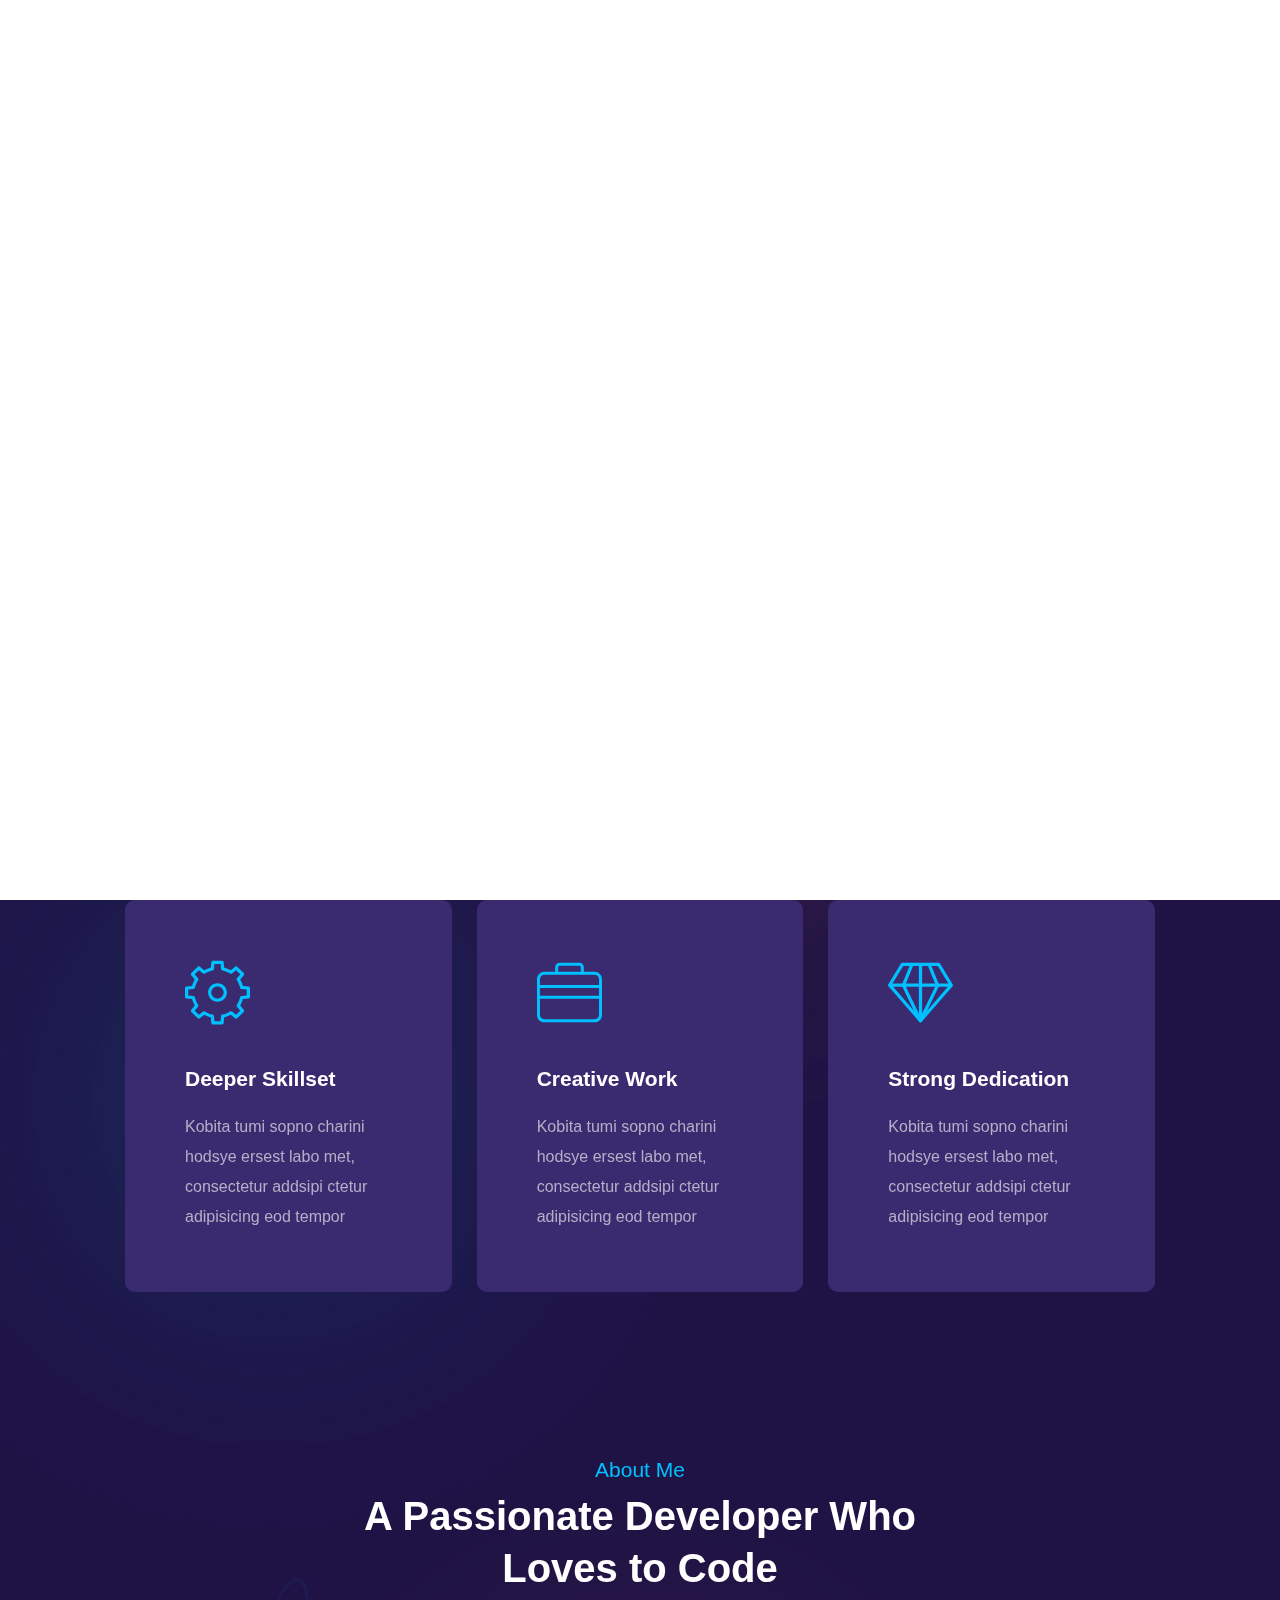
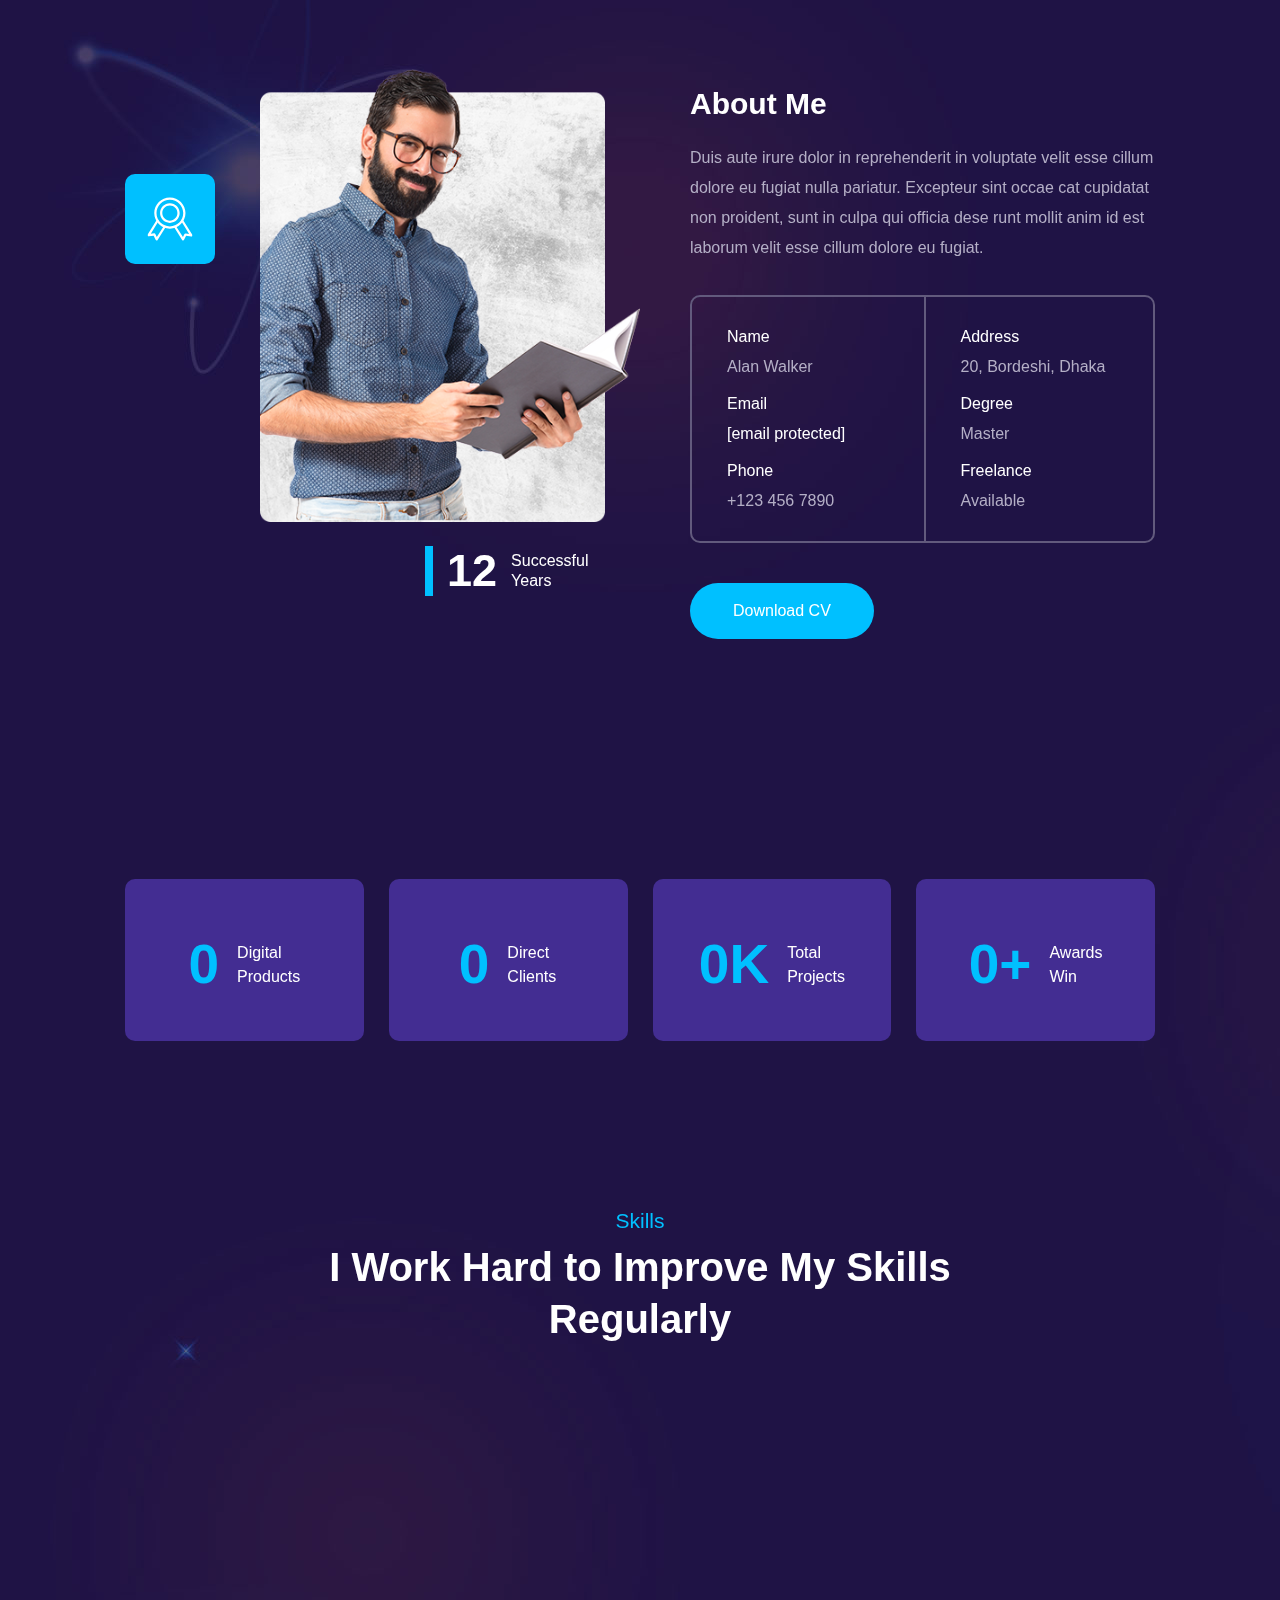
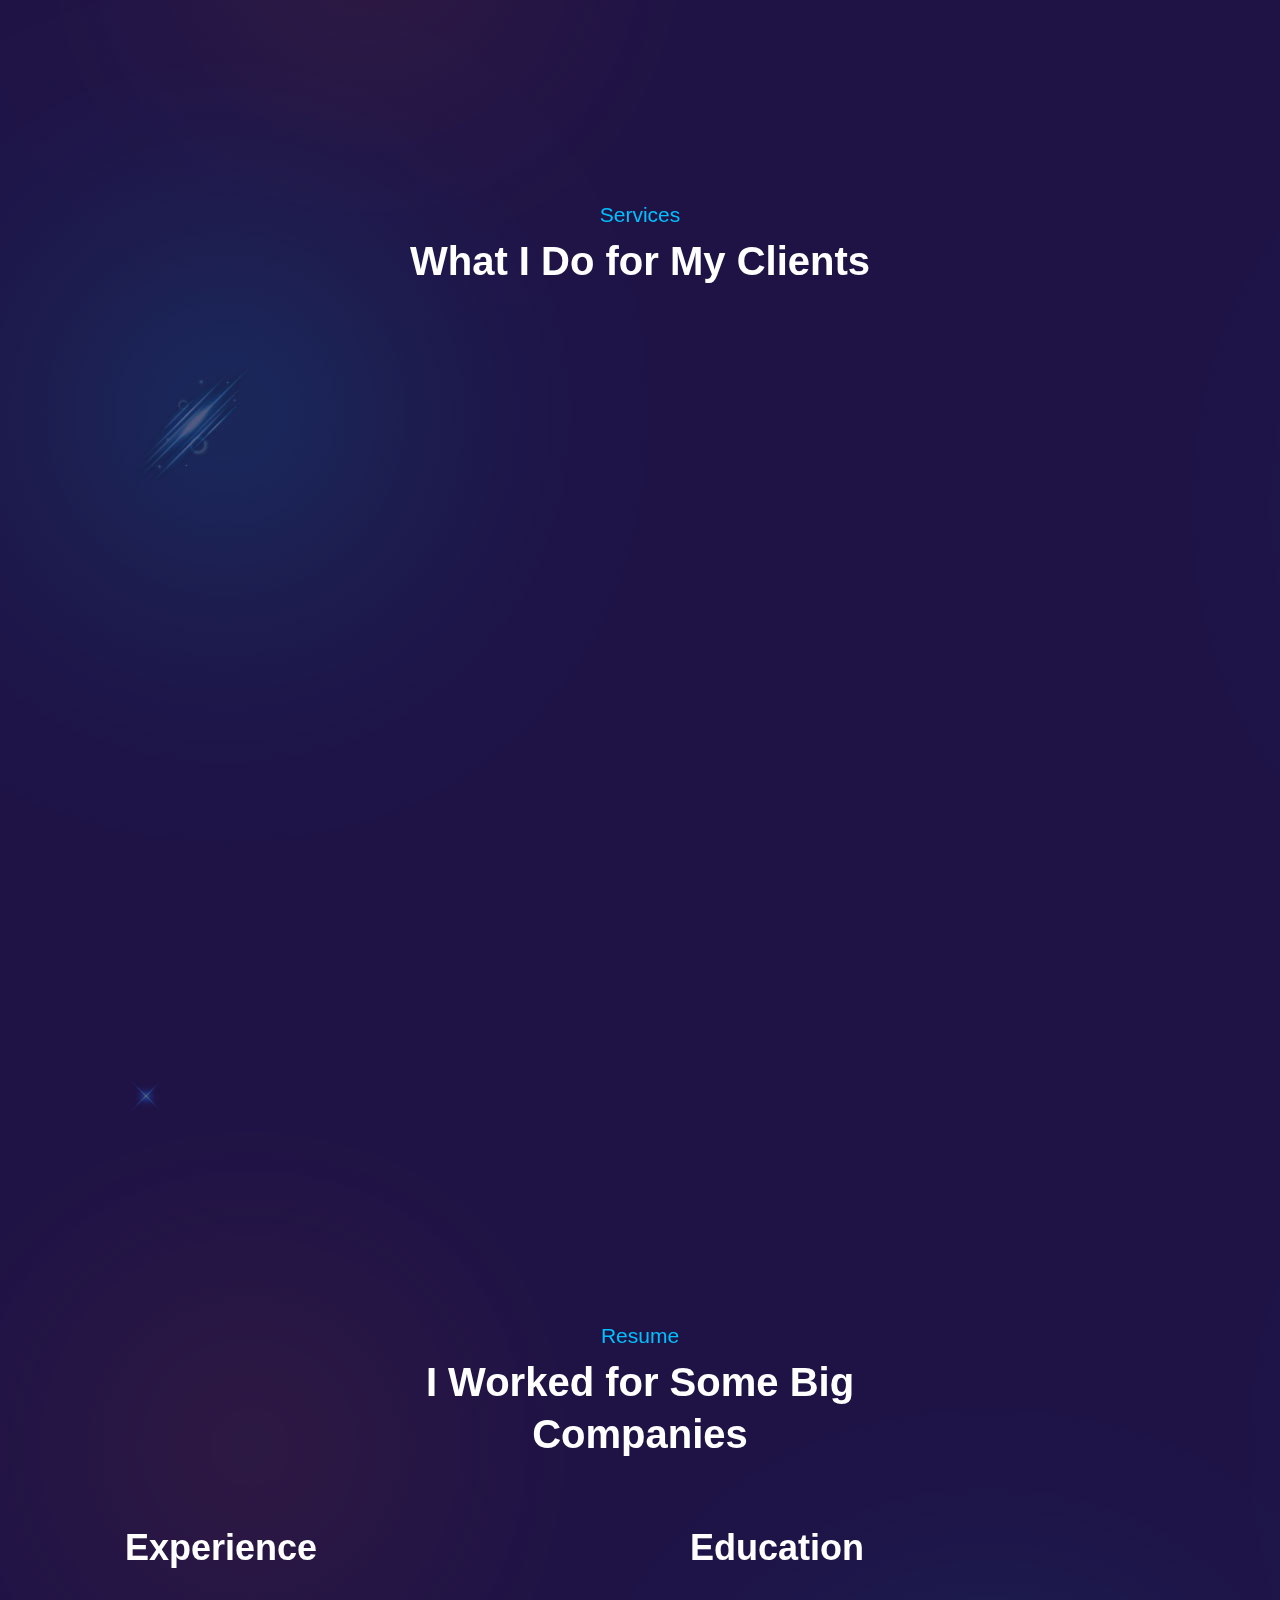
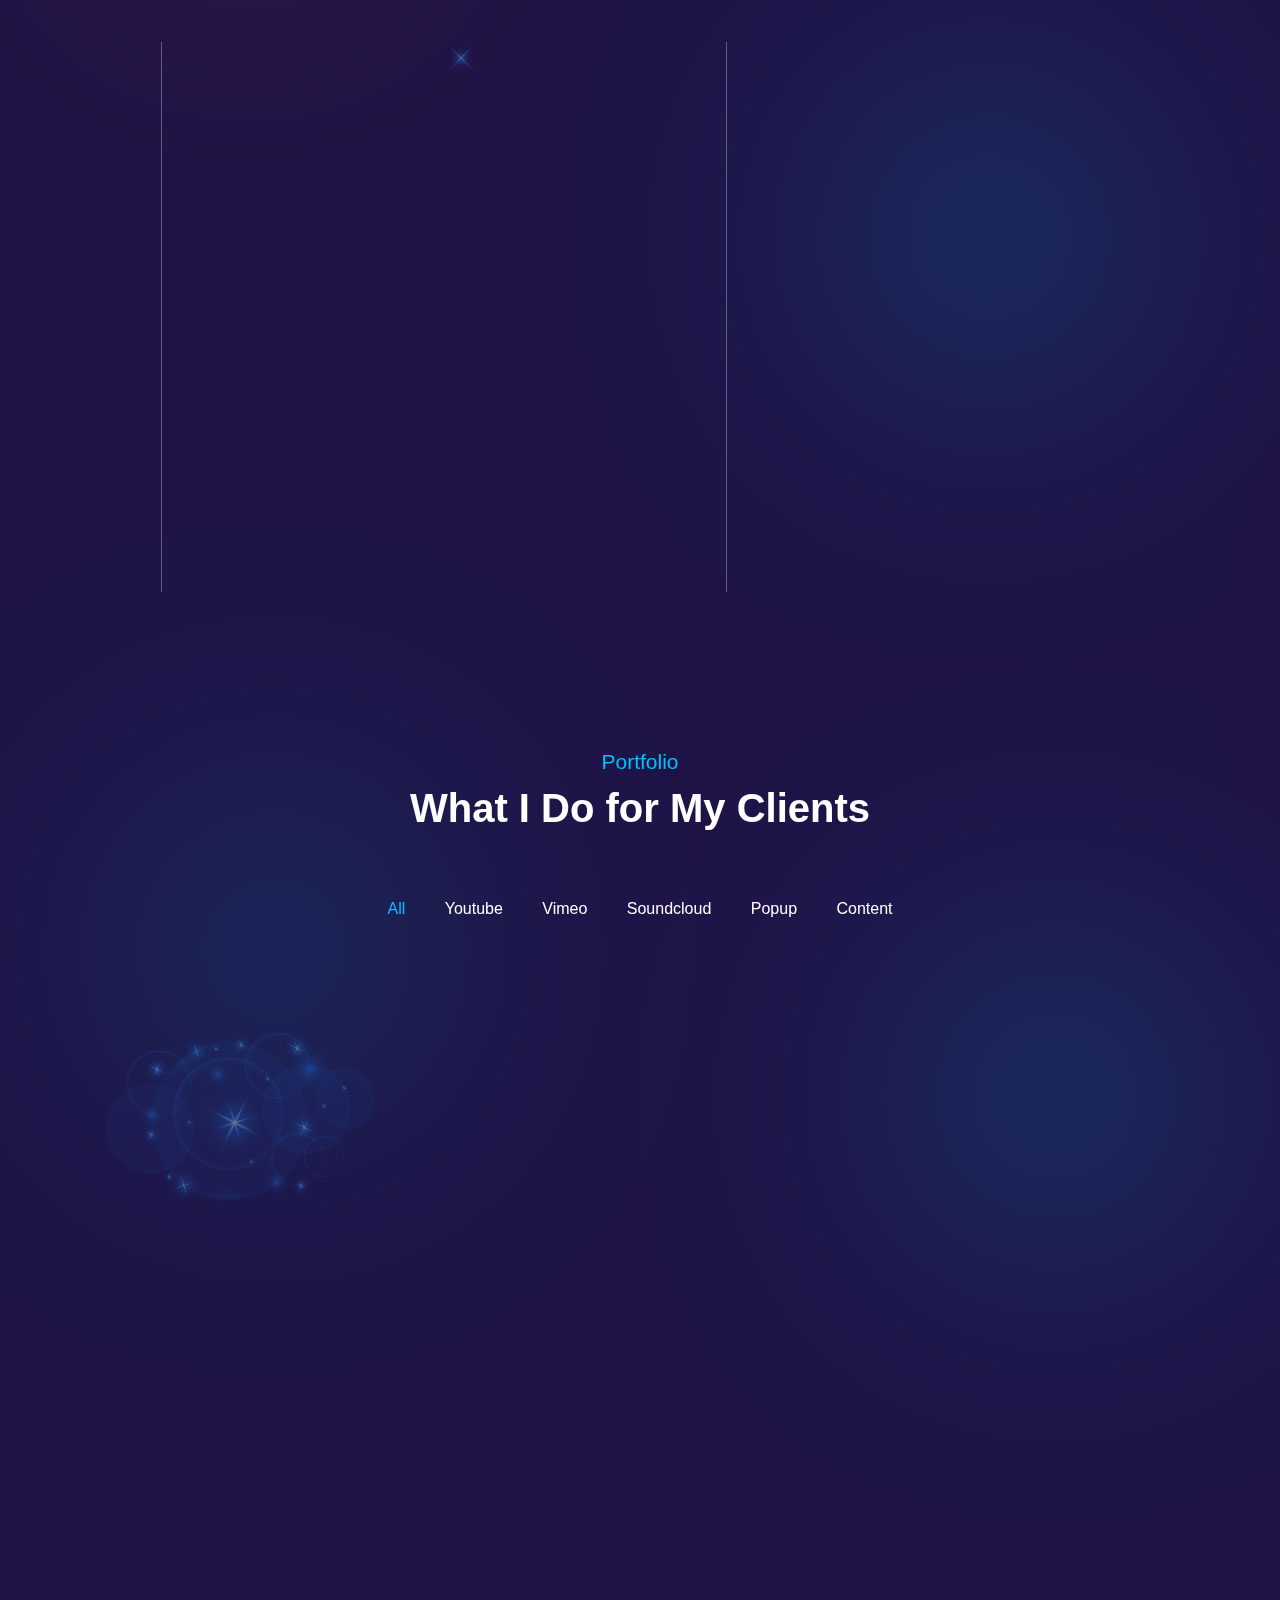
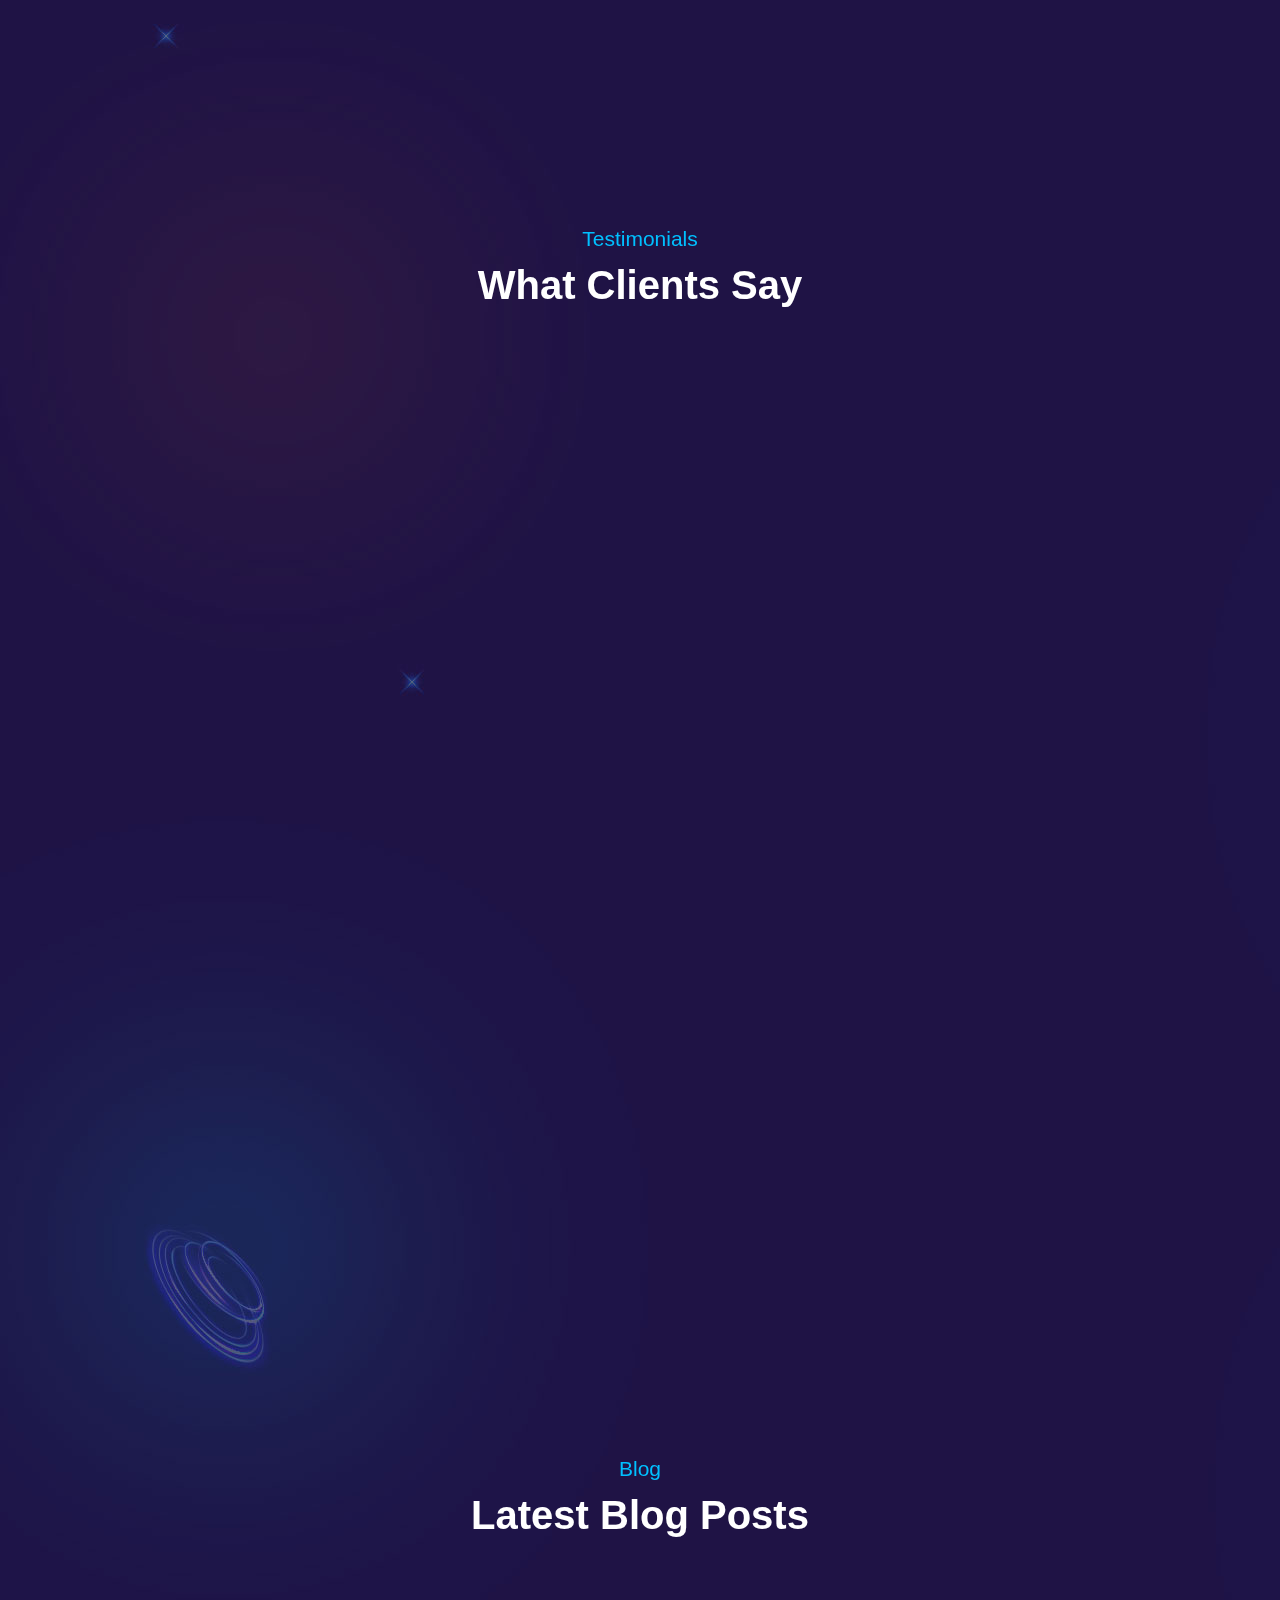
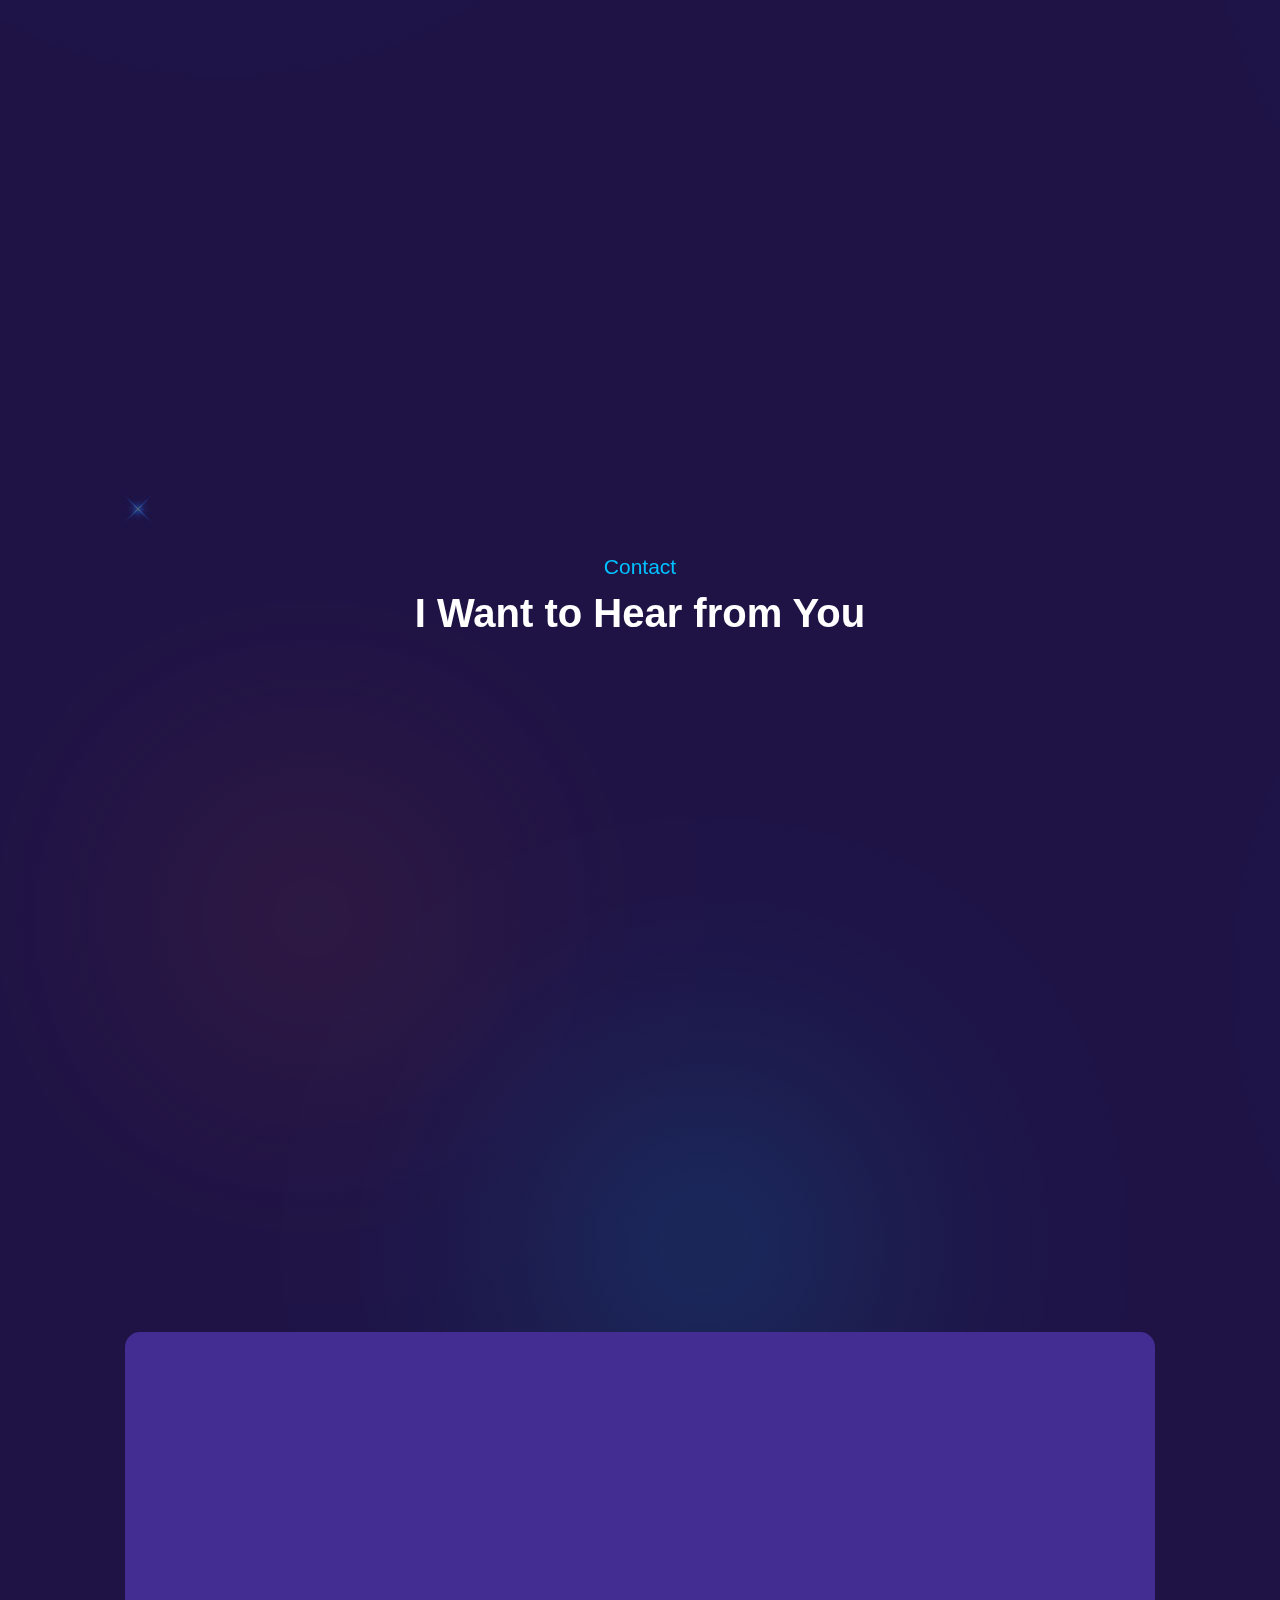
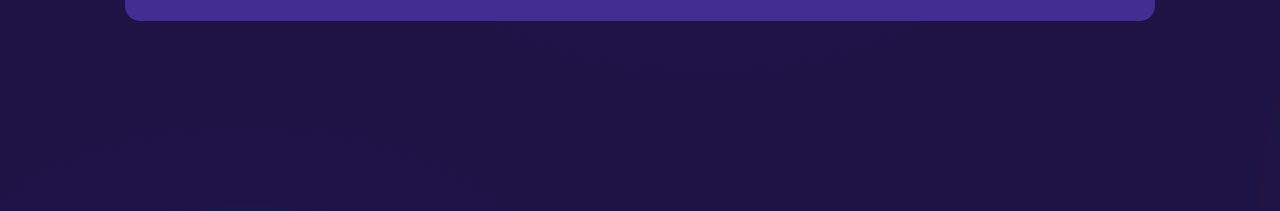
==== index.htm @ 23ba33d5 "start project" ====
﻿<!DOCTYPE html>
<!--[if lt IE 7 ]><html class="ie ie6" lang="en"> <![endif]-->
<!--[if IE 7 ]><html class="ie ie7" lang="en"> <![endif]-->
<!--[if IE 8 ]><html class="ie ie8" lang="en"> <![endif]-->
<!--[if (gte IE 9)|!(IE)]><!--><html lang="en"> <!--<![endif]-->
<head>
<meta http-equiv="Content-Type" content="text/html; charset=utf-8">
<meta name="description" content="Name of your web site">
<meta name="author" content="Marketify">
<meta name="viewport" content="width=device-width, initial-scale=1, maximum-scale=1">
<title>Foliox</title>

<link href="../../css2?family=Poppins:ital,wght@0,100;0,200;0,300;0,400;0,500;0,600;0,700;0,800;0,900;1,100;1,200;1,300;1,400;1,500;1,600;1,700;1,800;1,900&display=swap" rel="stylesheet">
<link href="../../css2-1?family=Open+Sans:ital,wght@0,300;0,400;0,500;0,600;0,700;0,800;1,300;1,400;1,500;1,600;1,700;1,800&display=swap" rel="stylesheet">
<link rel="stylesheet" type="text/css" href="css/plugins.css">
<link rel="stylesheet" type="text/css" href="css/style.css">
<!--[if lt IE 9]> <script type="text/javascript" src="js/modernizr.custom.js"></script> <![endif]-->

</head>
<body>

<div id="preloader">
<div class="loader_line"></div>
</div>


<div class="foliox_tm_all_wrap" data-magic-cursor="show">

<div class="foliox_tm_mobile_menu">
<div class="mobile_menu_inner">
<div class="mobile_in">
<div class="logo">
<a href="#"><img src="img/logo/logo.png" alt=""></a>
</div>
<div class="trigger">
<div class="hamburger hamburger--slider">
<div class="hamburger-box">
<div class="hamburger-inner"></div>
</div>
</div>
</div>
</div>
</div>
<div class="dropdown">
<div class="dropdown_inner">
<ul class="anchor_nav">
<li class="current"><a href="#home">Home</a></li>
<li><a href="#about">About</a></li>
<li><a href="#portfolio">Portfolio</a></li>
<li><a href="#service">Service</a></li>
<li><a href="#blog">Blog</a></li>
<li><a href="#contact">Contact</a></li>
</ul>
</div>
</div>
</div>


<div class="foliox_tm_header">
<div class="container">
<div class="inner">
<div class="logo">
<a class="anchor" href="#home"><img src="img/logo/logo.png" alt=""></a>
</div>
<div class="details">
<div class="menu">
<ul class="anchor_nav">
<li class="current"><a href="#home">Home</a></li>
<li><a href="#about">About</a></li>
<li><a href="#service">Service</a></li>
<li><a href="#portfolio">Portfolio</a></li>
<li><a href="#blog">Blog</a></li>
<li><a href="#contact">Contact</a></li>
</ul>
</div>
<div class="social">
<ul>
<li><a href="#"><i class="icon-facebook-1"></i></a></li>
<li><a href="#"><i class="icon-twitter-1"></i></a></li>
<li><a href="#"><i class="icon-behance-2"></i></a></li>
<li><a href="#"><i class="icon-instagram-1"></i></a></li>
</ul>
</div>
</div>
</div>
</div>
</div>


<div class="foliox_tm_section" id="home">
<div class="foliox_tm_hero">
<div class="container">
<div class="content">
<div class="left">
<h3 class="name">James <span>Smith</span></h3>
<p class="job">Web Designer based In New York</p>
<div class="foliox_tm_button">
<a class="anchor" href="#contact"><span>Get Connected</span></a>
</div>
</div>
<div class="right">
<img class="tilt-effect" src="img/hero/avatar.png" alt="">
</div>
</div>
</div>
</div>
</div>


<div class="foliox_tm_section">
<div class="foliox_tm_features">
<div class="container">
<div class="list">
<ul>
<li class="wow fadeInUp" data-wow-duration="1s">
<div class="list_inner tilt-effect">
<img class="svg" src="img/svg/setting.svg" alt="">
<h3 class="title">Deeper Skillset</h3>
<p class="text">Kobita tumi sopno charini hodsye ersest labo met, consectetur addsipi ctetur adipisicing eod tempor</p>
</div>
</li>
<li class="wow fadeInUp" data-wow-duration="1s" data-wow-delay="0.2s">
<div class="list_inner tilt-effect">
<img class="svg" src="img/svg/case.svg" alt="">
<h3 class="title">Creative Work</h3>
<p class="text">Kobita tumi sopno charini hodsye ersest labo met, consectetur addsipi ctetur adipisicing eod tempor</p>
</div>
</li>
<li class="wow fadeInUp" data-wow-duration="1s" data-wow-delay="0.4s">
<div class="list_inner tilt-effect">
<img class="svg" src="img/svg/diamond.svg" alt="">
<h3 class="title">Strong Dedication</h3>
<p class="text">Kobita tumi sopno charini hodsye ersest labo met, consectetur addsipi ctetur adipisicing eod tempor</p>
</div>
</li>
</ul>
</div>
</div>
</div>
</div>


<div class="foliox_tm_section" id="about">
<div class="foliox_tm_about">
<div class="container">
<div class="foliox_tm_main_title">
<span>About Me</span>
<h3>A Passionate Developer Who Loves to Code</h3>
</div>
<div class="wrapper">
<div class="left">
<div class="big_image">
<img class="tilt-effect" src="img/about/1.png" alt="">
<div class="small_image">
<div class="in">
<img src="img/thumbs/1-1.jpg" alt="">
<div class="main tilt-effect" data-img-url="img/about/2.jpg"></div>
</div>
</div>
<span class="badge"><img class="svg" src="img/svg/ribbon.svg" alt=""></span>
<div class="experience">
<div class="inner">
<h3>12</h3>
<span>Successful<br>Years</span>
</div>
</div>
</div>
</div>
<div class="right">
<h3 class="title">About Me</h3>
<p class="text">Duis aute irure dolor in reprehenderit in voluptate velit esse cillum dolore eu fugiat nulla pariatur. Excepteur sint occae cat cupidatat non proident, sunt in culpa qui officia dese runt mollit anim id est laborum velit esse cillum dolore eu fugiat.</p>
<div class="list">
<ul>
<li>
<ul class="item">
<li>
<span>Name</span>
<p>Alan Walker</p>
</li>
<li>
<span>Email</span>
<p><a href="#"><span class="__cf_email__" data-cfemail="dab2bfb6b6b59abcb5b6b3b5a2f4b9b5b7">[email&#160;protected]</span></a></p>
</li>
<li>
<span>Phone</span>
<p>+123 456 7890</p>
</li>
</ul>
</li>
<li>
<ul class="item">
<li>
<span>Address</span>
<p>20, Bordeshi, Dhaka</p>
</li>
<li>
<span>Degree</span>
<p>Master</p>
</li>
<li>
<span>Freelance</span>
<p>Available</p>
</li>
</ul>
</li>
</ul>
</div>
<div class="foliox_tm_button">
<a href="img/cv/1.jpg" download=""><span>Download CV</span></a>
</div>
</div>
</div>
</div>
</div>
</div>


<div class="foliox_tm_section">
<div class="foliox_tm_counter">
<div class="container">
<div class="counter_list">
<ul>
<li>
<div class="list_inner tilt-effect">
<h3><span class="tm_counter" data-from="0" data-to="20" data-speed="2000">0</span></h3>
<span class="title">Digital Products</span>
</div>
</li>
<li>
<div class="list_inner tilt-effect">
<h3><span class="tm_counter" data-from="0" data-to="280" data-speed="2000">0</span></h3>
<span class="title">Direct Clients</span>
</div>
</li>
<li>
<div class="list_inner tilt-effect">
<h3><span class="tm_counter" data-from="0" data-to="3" data-speed="2000">0</span>K</h3>
<span class="title">Total Projects</span>
</div>
</li>
<li>
<div class="list_inner tilt-effect">
<h3><span class="tm_counter" data-from="0" data-to="9" data-speed="2000">0</span>+</h3>
<span class="title">Awards Win</span>
</div>
</li>
</ul>
</div>
</div>
</div>
</div>


<div class="foliox_tm_section">
<div class="foliox_tm_skills">
<div class="container">
<div class="foliox_tm_main_title">
<span>Skills</span>
<h3>I Work Hard to Improve My Skills Regularly</h3>
</div>
<div class="list">
<div class="left">
<div class="dodo_progress wow fadeInUp" data-wow-duration="1s">
<div class="progress_inner" data-value="95">
<span><span class="label">HTML</span><span class="number">95%</span></span>
<div class="background"><div class="bar"><div class="bar_in"></div></div></div>
</div>
<div class="progress_inner" data-value="75">
<span><span class="label">CSS</span><span class="number">75%</span></span>
<div class="background"><div class="bar"><div class="bar_in"></div></div></div>
</div>
<div class="progress_inner" data-value="90">
<span><span class="label">JavaScript</span><span class="number">90%</span></span>
<div class="background"><div class="bar"><div class="bar_in"></div></div></div>
</div>
</div>
</div>
<div class="right">
<div class="dodo_progress wow fadeInUp" data-wow-duration="1s">
<div class="progress_inner" data-value="70">
<span><span class="label">React</span><span class="number">70%</span></span>
<div class="background"><div class="bar"><div class="bar_in"></div></div></div>
</div>
<div class="progress_inner" data-value="80">
<span><span class="label">Vue</span><span class="number">80%</span></span>
<div class="background"><div class="bar"><div class="bar_in"></div></div></div>
</div>
<div class="progress_inner" data-value="90">
<span><span class="label">PHP</span><span class="number">90%</span></span>
<div class="background"><div class="bar"><div class="bar_in"></div></div></div>
</div>
</div>
</div>
</div>
</div>
</div>
</div>


<div class="foliox_tm_section" id="service">
<div class="foliox_tm_services">
<div class="container">
<div class="foliox_tm_main_title">
<span>Services</span>
<h3>What I Do for My Clients</h3>
</div>
<div class="list">
<ul>
<li class="wow fadeInUp" data-wow-duration="1s">
<div class="list_inner tilt-effect">
<span class="icon"><img class="svg" src="img/svg/monitor.svg" alt=""></span>
<h3 class="title">Website Design</h3>
<p class="text">Kobita tumi sopno charini hoye ersest labo met, consectetur adipi ctetur adipisicing eod tempor</p>
</div>
</li>
<li class="wow fadeInUp" data-wow-duration="1s" data-wow-delay="0.2s">
<div class="list_inner tilt-effect">
<span class="icon"><img class="svg" src="img/svg/anchor.svg" alt=""></span>
<h3 class="title">Graphic Design</h3>
<p class="text">Kobita tumi sopno charini hoye ersest labo met, consectetur adipi ctetur adipisicing eod tempor</p>
</div>
</li>
<li class="wow fadeInUp" data-wow-duration="1s" data-wow-delay="0.4s">
<div class="list_inner tilt-effect">
<span class="icon"><img class="svg" src="img/svg/bar.svg" alt=""></span>
<h3 class="title">Digital Marketing</h3>
<p class="text">Kobita tumi sopno charini hoye ersest labo met, consectetur adipi ctetur adipisicing eod tempor</p>
</div>
</li>
<li class="wow fadeInUp" data-wow-duration="1s">
<div class="list_inner tilt-effect">
<span class="icon"><img class="svg" src="img/svg/aim.svg" alt=""></span>
<h3 class="title">Photography</h3>
<p class="text">Kobita tumi sopno charini hoye ersest labo met, consectetur adipi ctetur adipisicing eod tempor</p>
</div>
</li>
<li class="wow fadeInUp" data-wow-duration="1s" data-wow-delay="0.2s">
<div class="list_inner tilt-effect">
<span class="icon"><img class="svg" src="img/svg/avatar.svg" alt=""></span>
<h3 class="title">Consultancy</h3>
<p class="text">Kobita tumi sopno charini hoye ersest labo met, consectetur adipi ctetur adipisicing eod tempor</p>
</div>
</li>
<li class="wow fadeInUp" data-wow-duration="1s" data-wow-delay="0.4s">
<div class="list_inner tilt-effect">
<span class="icon"><img class="svg" src="img/svg/code.svg" alt=""></span>
<h3 class="title">Web Development</h3>
<p class="text">Kobita tumi sopno charini hoye ersest labo met, consectetur adipi ctetur adipisicing eod tempor</p>
</div>
</li>
</ul>
</div>
</div>
</div>
</div>


<div class="foliox_tm_section">
<div class="foliox_tm_resume">
<div class="container">
<div class="foliox_tm_main_title">
<span>Resume</span>
<h3>I Worked for Some Big Companies</h3>
</div>
<div class="wrapper">
<div class="left">
<div class="title">
<h3>Experience</h3>
</div>
<div class="resume_list">
<ul>
<li class="wow fadeInUp" data-wow-duration="1s">
<div class="list_inner">
<span class="icon"><img class="svg" src="img/svg/case-2.svg" alt=""></span>
<div class="resume_title">
<h3>UI/UX Designer <span>(2018 - Present)</span></h3>
<span class="company">Easy Computers</span>
</div>
<p class="text">Kobita tumi sopno charini hoye ersest labo met, consectetur khobor nio na.</p>
</div>
</li>
<li class="wow fadeInUp" data-wow-duration="1s" data-wow-delay="0.2s">
<div class="list_inner">
<span class="icon"><img class="svg" src="img/svg/case-2.svg" alt=""></span>
<div class="resume_title">
<h3>Web Designer <span>(2016 - 2018)</span></h3>
<span class="company">Design Hub</span>
</div>
<p class="text">Kobita tumi sopno charini hoye ersest labo met, consectetur khobor nio na.</p>
</div>
</li>
<li class="wow fadeInUp" data-wow-duration="1s" data-wow-delay="0.4s">
<div class="list_inner">
<span class="icon"><img class="svg" src="img/svg/case-2.svg" alt=""></span>
<div class="resume_title">
<h3>Graphic Designer <span>(2012 - 2016)</span></h3>
<span class="company">Vivaco Studio</span>
</div>
<p class="text">Kobita tumi sopno charini hoye ersest labo met, consectetur khobor nio na.</p>
</div>
</li>
</ul>
</div>
</div>
<div class="right">
<div class="title">
<h3>Education</h3>
</div>
<div class="resume_list">
<ul>
<li class="wow fadeInUp" data-wow-duration="1s">
<div class="list_inner">
<span class="icon"><img class="svg" src="img/svg/degree.svg" alt=""></span>
<div class="resume_title">
<h3>Masters of Science <span>(2010 - 2012)</span></h3>
<span class="company">Dhaka University</span>
</div>
<p class="text">Kobita tumi sopno charini hoye ersest labo met, consectetur khobor nio na.</p>
</div>
</li>
<li class="wow fadeInUp" data-wow-duration="1s" data-wow-delay="0.2s">
<div class="list_inner">
<span class="icon"><img class="svg" src="img/svg/degree.svg" alt=""></span>
<div class="resume_title">
<h3>Bacheloor of Science <span>(2006 - 2010)</span></h3>
<span class="company">Bangla Collage</span>
</div>
<p class="text">Kobita tumi sopno charini hoye ersest labo met, consectetur khobor nio na.</p>
</div>
</li>
<li class="wow fadeInUp" data-wow-duration="1s" data-wow-delay="0.4s">
<div class="list_inner">
<span class="icon"><img class="svg" src="img/svg/degree.svg" alt=""></span>
<div class="resume_title">
<h3>Secondary School <span>(2000 - 2006)</span></h3>
<span class="company">Vivaco Studio</span>
</div>
<p class="text">Kobita tumi sopno charini hoye ersest labo met, consectetur khobor nio na.</p>
</div>
</li>
</ul>
</div>
</div>
</div>
</div>
</div>
</div>


<div class="foliox_tm_section" id="portfolio">
<div class="foliox_tm_portfolio">
<div class="container">
<div class="foliox_tm_main_title">
<span>Portfolio</span>
<h3>What I Do for My Clients</h3>
</div>
<div class="portfolio_filter">
<ul>
<li><a href="#" class="current" data-filter="*">All</a></li>
<li><a href="#" data-filter=".youtube">Youtube</a></li>
<li><a href="#" data-filter=".vimeo">Vimeo</a></li>
<li><a href="#" data-filter=".soundcloud">Soundcloud</a></li>
<li><a href="#" data-filter=".popup">Popup</a></li>
<li><a href="#" data-filter=".content">Content</a></li>
</ul>
</div>
<div class="portfolio_list wow fadeInUp" data-wow-duration="1s" data-wow-delay="0.2s">
<ul class="gallery_zoom">
<li class="youtube">
<div class="list_inner tilt-effect">
<div class="image">
<img src="img/thumbs/1-1.jpg" alt="">
<div class="main" data-img-url="img/portfolio/1.jpg"></div>
</div>
<div class="details">
<h3>Axe Droow</h3>
<span>Youtube</span>
</div>
<a class="foliox_tm_full_link popup-youtube" href="https://www.youtube.com/watch?v=7e90gBu4pas"></a>
</div>
</li>
<li class="vimeo">
<div class="list_inner tilt-effect">
<div class="image">
<img src="img/thumbs/1-1.jpg" alt="">
<div class="main" data-img-url="img/portfolio/2.jpg"></div>
</div>
<div class="details">
<h3>Mockup Clock</h3>
<span>Vimeo</span>
</div>
<a class="foliox_tm_full_link popup-vimeo" href="https://vimeo.com/337293658"></a>
</div>
</li>
<li class="soundcloud">
<div class="list_inner tilt-effect">
<div class="image">
<img src="img/thumbs/1-1.jpg" alt="">
<div class="main" data-img-url="img/portfolio/3.jpg"></div>
</div>
<div class="details">
<h3>Afra Porter</h3>
<span>Soundcloud</span>
</div>
<a class="foliox_tm_full_link soundcloude_link mfp-iframe audio" href="https://w.soundcloud.com/player/?url=https%3A//api.soundcloud.com/tracks/471954807&color=%23ff5500&auto_play=true&hide_related=false&show_comments=true&show_user=true&show_reposts=false&show_teaser=true&visual=true"></a>
</div>
</li>
<li class="popup">
<div class="list_inner tilt-effect">
<div class="image">
<img src="img/thumbs/1-1.jpg" alt="">
<div class="main" data-img-url="img/portfolio/4.jpg"></div>
</div>
<div class="details">
<h3>Good Idea</h3>
<span>Popup</span>
</div>
<a class="foliox_tm_full_link zoom" href="img/portfolio/4.jpg"></a>
</div>
</li>
<li class="popup">
<div class="list_inner tilt-effect">
<div class="image">
<img src="img/thumbs/1-1.jpg" alt="">
<div class="main" data-img-url="img/portfolio/5.jpg"></div>
</div>
<div class="details">
<h3>Magic Art</h3>
<span>Popup</span>
</div>
<a class="foliox_tm_full_link zoom" href="img/portfolio/5.jpg"></a>
</div>
</li>
<li class="content">
<div class="list_inner tilt-effect">
<div class="image">
<img src="img/thumbs/1-1.jpg" alt="">
<div class="main" data-img-url="img/portfolio/6.jpg"></div>
</div>
<div class="details">
<h3>Creative Design</h3>
<span>Content</span>
</div>
<a class="foliox_tm_full_link portfolio_popup" href="#"></a>

<div class="hidden_content">
<div class="popup_details">
<div class="main_details">
<div class="textbox">
<p>We live in a world where we need to move quickly and iterate on our ideas as flexibly as possible.</p>
<p>Mockups are useful both for the creative phase of the project - for instance when you're trying to figure out your user flows or the proper visual hierarchy - and the production phase when they phase when they will represent the target product. Building mockups strikes the ideal balance ease of modification.</p>
</div>
<div class="detailbox">
<ul>
<li>
<span class="first">Client</span>
<span>Alvaro Morata</span>
</li>
<li>
<span class="first">Category</span>
<span><a href="#">Content</a></span>
</li>
<li>
<span class="first">Date</span>
<span>October 07, 2022</span>
</li>
</ul>
</div>
</div>
<div class="additional_images">
<ul>
<li>
<div class="list_inner">
<div class="my_image">
<img src="img/thumbs/4-2.jpg" alt="">
<div class="main" data-img-url="img/portfolio/1.jpg"></div>
</div>
</div>
</li>
<li>
<div class="list_inner">
<div class="my_image">
<img src="img/thumbs/4-2.jpg" alt="">
<div class="main" data-img-url="img/portfolio/2.jpg"></div>
</div>
</div>
</li>
<li>
<div class="list_inner">
<div class="my_image">
<img src="img/thumbs/4-2.jpg" alt="">
<div class="main" data-img-url="img/portfolio/3.jpg"></div>
</div>
</div>
</li>
</ul>
</div>
</div>
</div>

</div>
</li>
</ul>
</div>
</div>
</div>
</div>


<div class="foliox_tm_section">
<div class="foliox_tm_testimonials">
<div class="container">
<div class="foliox_tm_main_title">
<span>Testimonials</span>
<h3>What Clients Say</h3>
</div>
<div class="list_wrapper">
<div class="total">
<div class="in wow fadeInUp" data-wow-duration="1s">
<ul class="owl-carousel owl-theme">
<li>
<div class="icon">
<img class="svg" src="img/svg/quote.svg" alt="">
</div>
<div class="text">
<p>I rarely like to write reviews, but the Marketify team truly deserve a standing ovation for their customer support, customisation and most importantly, friendliness and professionalism. Many thanks once again for everything and hope that I get to deal with you again in the near future.</p>
</div>
<div class="short">
<div class="image">
<div class="main" data-img-url="img/testimonials/1.jpg"></div>
</div>
<div class="detail">
<h3>Keita Smith</h3>
<span>ABC Group</span>
</div>
</div>
</li>
<li>
<div class="icon">
<img class="svg" src="img/svg/quote.svg" alt="">
</div>
<div class="text">
<p>Really the Code Quality, Customer Support, and design are awesome and its good support they are giving. They give an instant solution to our needs. Really awesome. I will strongly recommend to my friends. Simply amazing team and amazing theme! Thank you from United States of America!</p>
</div>
<div class="short">
<div class="image">
<div class="main" data-img-url="img/testimonials/2.jpg"></div>
</div>
<div class="detail">
<h3>Mike Anderson</h3>
<span>Vivaco Studio</span>
</div>
</div>
</li>
<li>
<div class="icon">
<img class="svg" src="img/svg/quote.svg" alt="">
</div>
<div class="text">
<p>Loved the template design, documentation, customizability and the customer support from Marketify team! I am a noob in programming with very little knowledge about coding but the Marketify team helped me to launch my resume website successfully. Much recommended!</p>
</div>
<div class="short">
<div class="image">
<div class="main" data-img-url="img/testimonials/3.jpg"></div>
</div>
<div class="detail">
<h3>Alan Walker</h3>
<span>Web Designer</span>
</div>
</div>
</li>
</ul>
</div>
</div>
</div>
</div>
</div>
</div>


<div class="foliox_tm_section">
<div class="foliox_tm_partners">
<div class="container">
<div class="partners_list tilt-effect wow fadeInUp" data-wow-duration="1s">
<ul class="owl-carousel">
<li class="item">
<img src="img/partners/1.png" alt="">
</li>
<li class="item">
<img src="img/partners/2.png" alt="">
</li>
<li class="item">
<img src="img/partners/3.png" alt="">
</li>
<li class="item">
<img src="img/partners/4.png" alt="">
</li>
<li class="item">
<img src="img/partners/5.png" alt="">
</li>
<li class="item">
<img src="img/partners/6.png" alt="">
</li>
<li class="item">
<img src="img/partners/7.png" alt="">
</li>
</ul>
</div>
</div>
</div>
</div>


<div class="foliox_tm_section" id="blog">
<div class="foliox_tm_news">
<div class="container">
<div class="foliox_tm_main_title">
<span>Blog</span>
<h3>Latest Blog Posts</h3>
</div>
<div class="news_list">
<ul>
<li class="wow fadeInUp" data-wow-duration="1s">
<div class="list_inner tilt-effect">
<div class="image">
<img src="img/thumbs/42-29.jpg" alt="">
<div class="main" data-img-url="img/news/1.jpg"></div>
<a class="foliox_tm_full_link" href="#"></a>
</div>
<div class="details">
<div class="meta">
<p><a href="#">Branding</a> August 27, 2022</p>
</div>
<div class="title">
<h3><a href="#">When the musics over turn off the light now</a></h3>
</div>
</div>

<div class="news_hidden_details">
<div class="news_popup_informations">
<div class="text">
<p>Foliox is a leading web design agency with an award-winning design team that creates innovative, effective websites that capture your brand, improve your conversion rates, and maximize your revenue to help grow your business and achieve your goals.</p>
<p>In today’s digital world, your website is the first interaction consumers have with your business. That's why almost 95 percent of a user’s first impression relates to web design. It’s also why web design services can have an immense impact on your company’s bottom line.</p>
<p>That’s why more companies are not only reevaluating their website’s design but also partnering with Foliox, the web design agency that’s driven more than $2.4 billion in revenue for its clients. With over 50 web design awards under our belt, we're confident we can design a custom website that drives sales for your unique business.</p>
</div>
</div>
</div>

</div>
</li>
<li class="wow fadeInUp" data-wow-duration="1s" data-wow-delay="0.2s">
<div class="list_inner tilt-effect">
<div class="image">
<img src="img/thumbs/42-29.jpg" alt="">
<div class="main" data-img-url="img/news/2.jpg"></div>
<a class="foliox_tm_full_link" href="#"></a>
</div>
<div class="details">
<div class="meta">
<p><a href="#">Design</a> August 20, 2022</p>
</div>
<div class="title">
<h3><a href="#">How good designers can collaborate better</a></h3>
</div>
</div>

<div class="news_hidden_details">
<div class="news_popup_informations">
<div class="text">
<p>Foliox is a leading web design agency with an award-winning design team that creates innovative, effective websites that capture your brand, improve your conversion rates, and maximize your revenue to help grow your business and achieve your goals.</p>
<p>In today’s digital world, your website is the first interaction consumers have with your business. That's why almost 95 percent of a user’s first impression relates to web design. It’s also why web design services can have an immense impact on your company’s bottom line.</p>
<p>That’s why more companies are not only reevaluating their website’s design but also partnering with Foliox, the web design agency that’s driven more than $2.4 billion in revenue for its clients. With over 50 web design awards under our belt, we're confident we can design a custom website that drives sales for your unique business.</p>
</div>
</div>
</div>

</div>
</li>
<li class="wow fadeInUp" data-wow-duration="1s" data-wow-delay="0.4s">
<div class="list_inner tilt-effect">
<div class="image">
<img src="img/thumbs/42-29.jpg" alt="">
<div class="main" data-img-url="img/news/3.jpg"></div>
<a class="foliox_tm_full_link" href="#"></a>
</div>
<div class="details">
<div class="meta">
<p><a href="#">Cyber</a> August 12, 2022</p>
</div>
<div class="title">
<h3><a href="#">How to be appreciated for your hard work</a></h3>
</div>
</div>

<div class="news_hidden_details">
<div class="news_popup_informations">
<div class="text">
<p>Foliox is a leading web design agency with an award-winning design team that creates innovative, effective websites that capture your brand, improve your conversion rates, and maximize your revenue to help grow your business and achieve your goals.</p>
<p>In today’s digital world, your website is the first interaction consumers have with your business. That's why almost 95 percent of a user’s first impression relates to web design. It’s also why web design services can have an immense impact on your company’s bottom line.</p>
<p>That’s why more companies are not only reevaluating their website’s design but also partnering with Foliox, the web design agency that’s driven more than $2.4 billion in revenue for its clients. With over 50 web design awards under our belt, we're confident we can design a custom website that drives sales for your unique business.</p>
</div>
</div>
</div>

</div>
</li>
</ul>
</div>
</div>
</div>
</div>


<div class="foliox_tm_section" id="contact">
<div class="foliox_tm_contact">
<div class="container">
<div class="foliox_tm_main_title">
<span>Contact</span>
<h3>I Want to Hear from You</h3>
</div>
<div class="contact_inner">
<div class="left wow fadeInLeft" data-wow-duration="1s">
<ul>
<li>
<div class="list_inner">
<div class="icon">
<i class="icon-location"></i>
</div>
<div class="short">
<h3>Address</h3>
<span>20, Somewhere in world</span>
</div>
</div>
</li>
<li>
<div class="list_inner">
<div class="icon">
<i class="icon-mail-1"></i>
</div>
<div class="short">
<h3>Email</h3>
<span><a href="#"><span class="__cf_email__" data-cfemail="59313c353536193d363d36773a3634">[email&#160;protected]</span></a></span>
</div>
</div>
</li>
<li>
<div class="list_inner">
<div class="icon">
<i class="icon-phone"></i>
</div>
<div class="short">
<h3>Phone</h3>
<span>+123 456 7890</span>
</div>
</div>
</li>
</ul>
</div>
<div class="right wow fadeInRight" data-wow-duration="1s">
<div class="fields">
<form action="/" method="post" class="contact_form" id="contact_form" autocomplete="off">
<div class="returnmessage" data-success="Your message has been received, We will contact you soon."></div>
<div class="empty_notice"><span>Please Fill Required Fields</span></div>
<div class="input_list">
<ul>
<li><input id="name" type="text" placeholder="Your Name"></li>
<li><input id="email" type="text" placeholder="Your Email"></li>
<li><input id="phone" type="number" placeholder="Your Phone"></li>
<li><input id="subject" type="text" placeholder="Subject"></li>
</ul>
</div>
<div class="message_area">
<textarea id="message" placeholder="Write your message here"></textarea>
</div>
<div class="foliox_tm_button">
<a id="send_message" href="#"><span>Submit Now</span></a>
</div>

</form>
</div>
</div>
</div>
</div>
</div>
</div>


<div class="foliox_tm_section">
<div class="foliox_tm_subscribe">
<div class="container">
<div class="inner tilt-effect">
<div class="left wow fadeInLeft" data-wow-duration="1s">
<span class="subtitle">Subscribe Now</span>
<h3 class="title">Get My Newsletter</h3>
<p class="text">Get latest news, tips and trics in your inbox</p>
</div>
<div class="right wow fadeInRight" data-wow-duration="1s">
<div class="field">
<input type="text" placeholder="Your email here">
<input type="submit" value="Send Now">
</div>
</div>
</div>
</div>
</div>
</div>


<div class="foliox_tm_section">
<div class="foliox_tm_copyright">
<div class="container">
<p class="wow fadeInUp" data-wow-duration="1s">Developed with love by <a href="https://themeforest.net/user/marketify/portfolio" target="_blank">Marketify</a> &copy; 2022</p>
</div>
</div>
</div>


<div class="mouse-cursor cursor-outer"></div>
<div class="mouse-cursor cursor-inner"></div>


<div class="progressbar">
<a href="#"><span class="text">To Top</span></a>
<span class="line"></span>
</div>

</div>


<script data-cfasync="false" src="../../cdn-cgi/scripts/5c5dd728/cloudflare-static/email-decode.min.js"></script><script src="js/jquery.js"></script>
<!--[if lt IE 10]> <script type="text/javascript" src="js/ie8.js"></script> <![endif]-->
<script src="js/plugins.js"></script>
<script src="js/init.js"></script>

</body>
</html>
---- css/plugins.css ----
html,body,div,span,applet,object,iframe,h1,h2,h3,h4,h5,h6,p,blockquote,pre,a,abbr,acronym,address,big,cite,code,del,dfn,em,font,ins,kbd,q,s,samp,small,strike,strong,sub,sup,tt,var,b,u,i,center,dl,dt,dd,ol,ul,li,fieldset,form,label,legend,table,caption,tbody,tfoot,thead,tr,th,td{background:0 0;border:0;margin:0;padding:0;vertical-align:baseline;outline:none}article,aside,details,figcaption,figure,footer,header,hgroup,nav,section{display:block}blockquote{quotes:none}blockquote:before,blockquote:after{content:'';content:none}ul,ol{margin:0}ul li,ol li{margin:0}img{vertical-align:middle;max-width:100%}iframe{max-width:100%}del{text-decoration:line-through}a,i{border:none}a:hover{text-decoration:none}textarea{border-radius:0;font-size:18px;resize:vertical;font-family:open sans,sans-serif;letter-spacing:0;-webkit-box-sizing:border-box;-moz-box-sizing:border-box;-ms-box-sizing:border-box;box-sizing:border-box;line-height:1.4;padding:10px!important;width:100%;border:1px solid #eee;-webkit-transition:all .3s ease;-moz-transition:all .3s ease;-ms-transition:all .3s ease;-o-transition:all .3s ease;transition:all .3s ease}input[type=text],input[type=password],input[type=datetime],input[type=datetime-local],input[type=date],input[type=month],input[type=time],input[type=week],input[type=number],input[type=email],input[type=url],input[type=search],input[type=tel],input[type=color],.uneditable-input{border-radius:0;font-size:18px;min-width:auto;letter-spacing:0;-webkit-box-sizing:border-box;-moz-box-sizing:border-box;-ms-box-sizing:border-box;box-sizing:border-box;font-family:open sans,sans-serif;line-height:1.6;padding:10px;height:44px;vertical-align:middle;border:1px solid #eee;-webkit-transition:all .3s ease;-moz-transition:all .3s ease;-ms-transition:all .3s ease;-o-transition:all .3s ease;transition:all .3s ease}textarea:focus,input[type=text]:focus,input[type=password]:focus,input[type=datetime]:focus,input[type=datetime-local]:focus,input[type=date]:focus,input[type=month]:focus,input[type=time]:focus,input[type=week]:focus,input[type=number]:focus,input[type=email]:focus,input[type=url]:focus,input[type=search]:focus,input[type=tel]:focus,input[type=color]:focus,.uneditable-input:focus{border-color:#ccc;background:#eee}input[type=submit]{padding:13px 15px;height:40px;line-height:1;text-transform:uppercase;font-size:18px;font-weight:600;text-decoration:none;letter-spacing:0;border:none;cursor:pointer;color:#fff;background:#777;-webkit-transition:all .3s ease;-moz-transition:all .3s ease;-ms-transition:all .3s ease;-o-transition:all .3s ease;transition:all .3s ease}input[type=submit]:hover{background:#444}select{padding:8px;border:2px solid #eee}input[type=button]{cursor:pointer;-webkit-transition:all .3s ease;-moz-transition:all .3s ease;-ms-transition:all .3s ease;-o-transition:all .3s ease;transition:all .3s ease}@font-face{font-family:fontello;src:url(font/fontello.eot);src:url(font/fontello.eot) format('embedded-opentype'),url(font/fontello.woff2) format('woff2'),url(font/fontello.woff) format('woff'),url(font/fontello.ttf) format('truetype'),url(font/fontello.svg) format('svg');font-weight:400;font-style:normal}[class^=icon-]:before,[class*=" icon-"]:before{font-family:fontello;font-style:normal;font-weight:400;speak:never;display:inline-block;text-decoration:inherit;width:1em;margin-right:.2em;text-align:center;font-variant:normal;text-transform:none;line-height:1em;margin-left:.2em;-webkit-font-smoothing:antialiased;-moz-osx-font-smoothing:grayscale}.icon-wrench-1:before{content:'\e013'}.icon-basket-circled:before{content:'\e014'}.icon-folder:before{content:'\e015'}.icon-doc-new-circled:before{content:'\e016'}.icon-cogs:before{content:'\e020'}.icon-wrench:before{content:'\e021'}.icon-rss:before{content:'\e028'}.icon-folder-open:before{content:'\e029'}.icon-wrench-outline:before{content:'\e02f'}.icon-calendar:before{content:'\e054'}.icon-doc:before{content:'\e06c'}.icon-trash-circled:before{content:'\e06d'}.icon-doc-new:before{content:'\e07d'}.icon-doc-circled:before{content:'\e07e'}.icon-basket-2:before{content:'\e091'}.icon-folder-circled:before{content:'\e09d'}.icon-basket:before{content:'\e0c3'}.icon-wrench-circled:before{content:'\e0c4'}.icon-cog:before{content:'\e0e6'}.icon-phone-circled:before{content:'\e0f3'}.icon-phone:before{content:'\e0f4'}.icon-cog-circled:before{content:'\e101'}.icon-folder-close:before{content:'\e102'}.icon-right-small:before{content:'\e800'}.icon-down-dir:before{content:'\e801'}.icon-up-dir:before{content:'\e802'}.icon-left-dir:before{content:'\e803'}.icon-right-dir:before{content:'\e804'}.icon-down-open:before{content:'\e805'}.icon-left-open:before{content:'\e806'}.icon-right-open:before{content:'\e807'}.icon-up-open:before{content:'\e808'}.icon-down-big:before{content:'\e809'}.icon-left-big:before{content:'\e80a'}.icon-right-big:before{content:'\e80b'}.icon-up-big:before{content:'\e80c'}.icon-arrows-cw:before{content:'\e80d'}.icon-ccw:before{content:'\e80e'}.icon-print-1:before{content:'\e80f'}.icon-twitter-5:before{content:'\e80f'}.icon-attach-1:before{content:'\e810'}.icon-twitter-rect:before{content:'\e810'}.icon-videocam-2:before{content:'\e811'}.icon-ok-outline:before{content:'\e811'}.icon-picture-outline:before{content:'\e812'}.icon-th-large-1:before{content:'\e812'}.icon-camera-outline:before{content:'\e813'}.icon-th-outline:before{content:'\e813'}.icon-export-1:before{content:'\e814'}.icon-lock-filled:before{content:'\e814'}.icon-code-2:before{content:'\e815'}.icon-menu-outline:before{content:'\e815'}.icon-folder-1:before{content:'\e816'}.icon-looped-square-interest:before{content:'\e816'}.icon-arrows-cw-2:before{content:'\e817'}.icon-rss-2:before{content:'\e817'}.icon-loop-2:before{content:'\e818'}.icon-link-outline:before{content:'\e818'}.icon-resize-normal-outline:before{content:'\e819'}.icon-star-circled:before{content:'\e819'}.icon-folder-add:before{content:'\e81a'}.icon-braille:before{content:'\e81a'}.icon-user-delete:before{content:'\e81b'}.icon-compass:before{content:'\e81b'}.icon-lock-1:before{content:'\e81c'}.icon-user-add-outline:before{content:'\e81c'}.icon-bookmark:before{content:'\e81d'}.icon-forward-outline:before{content:'\e81d'}.icon-flag:before{content:'\e81e'}.icon-minus-outline:before{content:'\e81e'}.icon-floppy:before{content:'\e81f'}.icon-clock-1:before{content:'\e81f'}.icon-megaphone:before{content:'\e820'}.icon-volume-low:before{content:'\e820'}.icon-key:before{content:'\e821'}.icon-brush-1:before{content:'\e821'}.icon-globe-alt:before{content:'\e822'}.icon-compass-circled:before{content:'\e822'}.icon-fast-fw-1:before{content:'\e823'}.icon-star-empty:before{content:'\e823'}.icon-rewind-outline:before{content:'\e824'}.icon-user:before{content:'\e824'}.icon-flash-1:before{content:'\e825'}.icon-group:before{content:'\e825'}.icon-moon-1:before{content:'\e826'}.icon-trash:before{content:'\e826'}.icon-gift:before{content:'\e827'}.icon-cloud-1:before{content:'\e827'}.icon-adjust:before{content:'\e827'}.icon-cancel-circled2:before{content:'\e828'}.icon-flash-outline:before{content:'\e828'}.icon-volume-up:before{content:'\e828'}.icon-comment-1:before{content:'\e829'}.icon-zoom-out-2:before{content:'\e829'}.icon-zoom-out:before{content:'\e829'}.icon-chat-1:before{content:'\e82a'}.icon-popup-4:before{content:'\e82a'}.icon-down-circled:before{content:'\e82a'}.icon-bell-1:before{content:'\e82b'}.icon-lock-open-filled:before{content:'\e82b'}.icon-left-circled:before{content:'\e82b'}.icon-stumbleupon-circled:before{content:'\e82c'}.icon-pin-outline:before{content:'\e82c'}.icon-record-1:before{content:'\e82c'}.icon-lastfm-1:before{content:'\e82d'}.icon-chat-1:before{content:'\e82d'}.icon-eject-outline:before{content:'\e82d'}.icon-lastfm-circled:before{content:'\e82e'}.icon-chat-alt:before{content:'\e82e'}.icon-cloud-sun:before{content:'\e82e'}.icon-plus-1:before{content:'\e82f'}.icon-menu-2:before{content:'\e82f'}.icon-clock:before{content:'\e82f'}.icon-plus-circled:before{content:'\e830'}.icon-edit-2:before{content:'\e830'}.icon-clock-circled:before{content:'\e830'}.icon-hammer:before{content:'\e831'}.icon-down-1:before{content:'\e831'}.icon-megaphone:before{content:'\e831'}.icon-home-1:before{content:'\e832'}.icon-left-1:before{content:'\e832'}.icon-up-circled:before{content:'\e832'}.icon-cog-1:before{content:'\e833'}.icon-right-1:before{content:'\e833'}.icon-shuffle:before{content:'\e833'}.icon-cog-alt:before{content:'\e834'}.icon-up-1:before{content:'\e834'}.icon-play:before{content:'\e834'}.icon-basket:before{content:'\e835'}.icon-down-bold:before{content:'\e835'}.icon-play-circled2:before{content:'\e835'}.icon-flickr-1:before{content:'\e836'}.icon-left-bold:before{content:'\e836'}.icon-help:before{content:'\e836'}.icon-github-circled-1:before{content:'\e837'}.icon-right-bold:before{content:'\e837'}.icon-help-circled:before{content:'\e837'}.icon-lastfm-circled-1:before{content:'\e838'}.icon-up-bold:before{content:'\e838'}.icon-info-circled:before{content:'\e838'}.icon-info-circled-1:before{content:'\e839'}.icon-down-fat:before{content:'\e839'}.icon-up-hand:before{content:'\e839'}.icon-minus-circled:before{content:'\e83a'}.icon-right-fat:before{content:'\e83a'}.icon-cw:before{content:'\e83a'}.icon-rdio-circled:before{content:'\e83b'}.icon-list-alt:before{content:'\e83b'}.icon-up-fat:before{content:'\e83b'}.icon-folder-1:before{content:'\e83c'}.icon-aboveground-rail:before{content:'\e83c'}.icon-pause-circled:before{content:'\e83c'}.icon-minus:before{content:'\e83d'}.icon-airfield:before{content:'\e83d'}.icon-thumbs-up:before{content:'\e83e'}.icon-airport:before{content:'\e83e'}.icon-thumbs-down:before{content:'\e83f'}.icon-art-gallery:before{content:'\e83f'}.icon-download-1:before{content:'\e840'}.icon-bar:before{content:'\e840'}.icon-upload-1:before{content:'\e841'}.icon-baseball:before{content:'\e841'}.icon-forward:before{content:'\e842'}.icon-basketball:before{content:'\e842'}.icon-pencil-1:before{content:'\e843'}.icon-beer:before{content:'\e843'}.icon-edit:before{content:'\e844'}.icon-belowground-rail:before{content:'\e844'}.icon-eject:before{content:'\e845'}.icon-bicycle:before{content:'\e845'}.icon-flight:before{content:'\e846'}.icon-bus:before{content:'\e846'}.icon-th:before{content:'\e847'}.icon-cafe:before{content:'\e847'}.icon-th-list-1:before{content:'\e848'}.icon-campsite:before{content:'\e848'}.icon-ok-1:before{content:'\e849'}.icon-cemetery:before{content:'\e849'}.icon-ok-circled-1:before{content:'\e84a'}.icon-cinema:before{content:'\e84a'}.icon-ok-circled2:before{content:'\e84b'}.icon-college:before{content:'\e84b'}.icon-tags:before{content:'\e84c'}.icon-commerical-building:before{content:'\e84c'}.icon-tag:before{content:'\e84d'}.icon-credit-card:before{content:'\e84d'}.icon-eye-off:before{content:'\e84e'}.icon-cricket:before{content:'\e84e'}.icon-eye-1:before{content:'\e84f'}.icon-embassy:before{content:'\e84f'}.icon-lock-open-1:before{content:'\e850'}.icon-fast-food:before{content:'\e850'}.icon-ferry:before{content:'\e851'}.icon-quote-circled:before{content:'\e851'}.icon-fire-station:before{content:'\e852'}.icon-export:before{content:'\e852'}.icon-football:before{content:'\e853'}.icon-pencil:before{content:'\e853'}.icon-fuel:before{content:'\e854'}.icon-pencil-circled:before{content:'\e854'}.icon-garden:before{content:'\e855'}.icon-edit:before{content:'\e855'}.icon-giraffe:before{content:'\e856'}.icon-edit-circled:before{content:'\e856'}.icon-golf:before{content:'\e857'}.icon-edit-alt:before{content:'\e857'}.icon-grocery-store:before{content:'\e858'}.icon-print:before{content:'\e858'}.icon-harbor:before{content:'\e859'}.icon-retweet:before{content:'\e859'}.icon-heliport:before{content:'\e85a'}.icon-comment:before{content:'\e85a'}.icon-hospital:before{content:'\e85b'}.icon-comment-alt:before{content:'\e85b'}.icon-up-circled2:before{content:'\e85c'}.icon-industrial-building:before{content:'\e85c'}.icon-signal:before{content:'\e85c'}.icon-down-circled2:before{content:'\e85d'}.icon-library:before{content:'\e85d'}.icon-desktop:before{content:'\e85d'}.icon-left-hand:before{content:'\e85e'}.icon-lodging:before{content:'\e85e'}.icon-laptop:before{content:'\e85e'}.icon-skype-outline:before{content:'\e85f'}.icon-london-underground:before{content:'\e85f'}.icon-error:before{content:'\e85f'}.icon-tumbler-circled:before{content:'\e860'}.icon-minefield:before{content:'\e860'}.icon-error-alt:before{content:'\e860'}.icon-tumbler:before{content:'\e861'}.icon-monument:before{content:'\e861'}.icon-location:before{content:'\e861'}.icon-dribbble-circled-1:before{content:'\e862'}.icon-right-open-outline:before{content:'\e862'}.icon-museum:before{content:'\e862'}.icon-volume-off:before{content:'\e863'}.icon-pharmacy:before{content:'\e863'}.icon-inbox-circled:before{content:'\e863'}.icon-attention-circled:before{content:'\e864'}.icon-pitch:before{content:'\e864'}.icon-laptop-circled:before{content:'\e864'}.icon-attention-1:before{content:'\e865'}.icon-police:before{content:'\e865'}.icon-network:before{content:'\e865'}.icon-post:before{content:'\e866'}.icon-attach:before{content:'\e866'}.icon-prison:before{content:'\e867'}.icon-attach-circled:before{content:'\e867'}.icon-rail:before{content:'\e868'}.icon-lock:before{content:'\e868'}.icon-religious-christian:before{content:'\e869'}.icon-lock-circled:before{content:'\e869'}.icon-religious-islam:before{content:'\e86a'}.icon-lock-open:before{content:'\e86a'}.icon-religious-jewish:before{content:'\e86b'}.icon-lock-open-alt:before{content:'\e86b'}.icon-restaurant:before{content:'\e86c'}.icon-eye:before{content:'\e86c'}.icon-roadblock:before{content:'\e86d'}.icon-eye-off:before{content:'\e86d'}.icon-school:before{content:'\e86e'}.icon-tag:before{content:'\e86e'}.icon-shop:before{content:'\e86f'}.icon-tags:before{content:'\e86f'}.icon-skiing:before{content:'\e870'}.icon-bookmark:before{content:'\e870'}.icon-soccer:before{content:'\e871'}.icon-bookmark-empty:before{content:'\e871'}.icon-swimming:before{content:'\e872'}.icon-flag:before{content:'\e872'}.icon-tennis:before{content:'\e873'}.icon-flag-circled:before{content:'\e873'}.icon-theatre:before{content:'\e874'}.icon-thumbs-up:before{content:'\e874'}.icon-toilet:before{content:'\e875'}.icon-thumbs-down:before{content:'\e875'}.icon-town-hall:before{content:'\e876'}.icon-download:before{content:'\e876'}.icon-trash-2:before{content:'\e877'}.icon-download-alt:before{content:'\e877'}.icon-tree-1:before{content:'\e878'}.icon-upload:before{content:'\e878'}.icon-tree-2:before{content:'\e879'}.icon-quote:before{content:'\e879'}.icon-award:before{content:'\e87a'}.icon-warehouse:before{content:'\e87a'}.icon-align-justify:before{content:'\e87a'}.icon-signal:before{content:'\e87b'}.icon-duckduckgo:before{content:'\e87b'}.icon-list:before{content:'\e87b'}.icon-target:before{content:'\e87c'}.icon-aim:before{content:'\e87c'}.icon-indent-left:before{content:'\e87c'}.icon-search-1:before{content:'\e87d'}.icon-delicious:before{content:'\e87d'}.icon-volume-off:before{content:'\e87d'}.icon-music:before{content:'\e87e'}.icon-paypal:before{content:'\e87e'}.icon-volume-down:before{content:'\e87e'}.icon-linkedin-circled-1:before{content:'\e87f'}.icon-flattr:before{content:'\e87f'}.icon-cancel-circled2:before{content:'\e87f'}.icon-facebook-squared-1:before{content:'\e880'}.icon-android:before{content:'\e880'}.icon-qrcode:before{content:'\e880'}.icon-cancel-1:before{content:'\e881'}.icon-eventful:before{content:'\e881'}.icon-headphones:before{content:'\e881'}.icon-up-hand:before{content:'\e882'}.icon-smashmag:before{content:'\e882'}.icon-chart:before{content:'\e882'}.icon-down-hand:before{content:'\e883'}.icon-gplus:before{content:'\e883'}.icon-chart-circled:before{content:'\e883'}.icon-phone:before{content:'\e884'}.icon-wikipedia:before{content:'\e884'}.icon-cw-circled:before{content:'\e884'}.icon-wrench:before{content:'\e885'}.icon-lanyrd:before{content:'\e885'}.icon-play-circled:before{content:'\e885'}.icon-calendar-1:before{content:'\e886'}.icon-calendar-1:before{content:'\e886'}.icon-stop:before{content:'\e886'}.icon-login-1:before{content:'\e887'}.icon-stumbleupon:before{content:'\e887'}.icon-stop-circled:before{content:'\e887'}.icon-volume-down:before{content:'\e888'}.icon-fivehundredpx:before{content:'\e888'}.icon-record:before{content:'\e888'}.icon-volume-up:before{content:'\e889'}.icon-pinterest:before{content:'\e889'}.icon-eject:before{content:'\e889'}.icon-headphones:before{content:'\e88a'}.icon-bitcoin:before{content:'\e88a'}.icon-backward:before{content:'\e88a'}.icon-clock-1:before{content:'\e88b'}.icon-w3c:before{content:'\e88b'}.icon-backward-circled:before{content:'\e88b'}.icon-camera-alt:before{content:'\e88c'}.icon-foursquare:before{content:'\e88c'}.icon-move:before{content:'\e88c'}.icon-th-large:before{content:'\e88d'}.icon-html5:before{content:'\e88d'}.icon-zoom-in:before{content:'\e88d'}.icon-magnet:before{content:'\e88e'}.icon-ie:before{content:'\e88e'}.icon-check:before{content:'\e88e'}.icon-chart-bar-1:before{content:'\e88f'}.icon-call:before{content:'\e88f'}.icon-check-empty:before{content:'\e88f'}.icon-credit-card-1:before{content:'\e890'}.icon-grooveshark:before{content:'\e890'}.icon-asterisk:before{content:'\e890'}.icon-vimeo-circled-1:before{content:'\e891'}.icon-ninetyninedesigns:before{content:'\e891'}.icon-website:before{content:'\e891'}.icon-twitter-squared:before{content:'\e892'}.icon-forrst:before{content:'\e892'}.icon-book:before{content:'\e892'}.icon-pin:before{content:'\e893'}.icon-digg:before{content:'\e893'}.icon-down-hand:before{content:'\e893'}.icon-attach-1:before{content:'\e894'}.icon-spotify:before{content:'\e894'}.icon-left-hand:before{content:'\e894'}.icon-help-circled-1:before{content:'\e895'}.icon-reddit:before{content:'\e895'}.icon-right-hand:before{content:'\e895'}.icon-rdio:before{content:'\e896'}.icon-adjust:before{content:'\e896'}.icon-guest:before{content:'\e896'}.icon-qq:before{content:'\e897'}.icon-calendar-outlilne:before{content:'\e897'}.icon-gowalla:before{content:'\e897'}.icon-play-1:before{content:'\e898'}.icon-appstore:before{content:'\e898'}.icon-inbox-alt:before{content:'\e898'}.icon-spotify-circled:before{content:'\e899'}.icon-down-4:before{content:'\e899'}.icon-blogger:before{content:'\e899'}.icon-dribbble-circled:before{content:'\e89a'}.icon-rewind:before{content:'\e89a'}.icon-cc:before{content:'\e89a'}.icon-play-circled2:before{content:'\e89b'}.icon-dribbble:before{content:'\e89b'}.icon-globe:before{content:'\e89b'}.icon-stumbleupon-1:before{content:'\e89c'}.icon-record-outline:before{content:'\e89c'}.icon-evernote:before{content:'\e89c'}.icon-stop-1:before{content:'\e89d'}.icon-flickr:before{content:'\e89d'}.icon-globe-alt:before{content:'\e89d'}.icon-pause-1:before{content:'\e89e'}.icon-google:before{content:'\e89e'}.icon-flight:before{content:'\e89e'}.icon-cancel-circled-1:before{content:'\e89f'}.icon-viadeo:before{content:'\e89f'}.icon-location-circled:before{content:'\e89f'}.icon-asterisk:before{content:'\e8a0'}.icon-instapaper:before{content:'\e8a0'}.icon-tint:before{content:'\e8a0'}.icon-to-start-1:before{content:'\e8a1'}.icon-weibo:before{content:'\e8a1'}.icon-leaf:before{content:'\e8a1'}.icon-to-start-alt:before{content:'\e8a2'}.icon-klout:before{content:'\e8a2'}.icon-font:before{content:'\e8a2'}.icon-fast-fw:before{content:'\e8a3'}.icon-linkedin:before{content:'\e8a3'}.icon-fontsize:before{content:'\e8a3'}.icon-fast-bw:before{content:'\e8a4'}.icon-meetup:before{content:'\e8a4'}.icon-bold:before{content:'\e8a4'}.icon-print-1:before{content:'\e8a5'}.icon-vk:before{content:'\e8a5'}.icon-fast-backward:before{content:'\e8a5'}.icon-retweet-1:before{content:'\e8a6'}.icon-plancast:before{content:'\e8a6'}.icon-fast-forward:before{content:'\e8a6'}.icon-resize-vertical:before{content:'\e8a7'}.icon-disqus:before{content:'\e8a7'}.icon-forward:before{content:'\e8a7'}.icon-resize-small:before{content:'\e8a8'}.icon-rss:before{content:'\e8a8'}.icon-forward-circled:before{content:'\e8a8'}.icon-resize-horizontal:before{content:'\e8a9'}.icon-skype:before{content:'\e8a9'}.icon-step-backward:before{content:'\e8a9'}.icon-trash-empty:before{content:'\e8aa'}.icon-twitter:before{content:'\e8aa'}.icon-step-forward:before{content:'\e8aa'}.icon-zoom-out-1:before{content:'\e8ab'}.icon-youtube:before{content:'\e8ab'}.icon-target:before{content:'\e8ab'}.icon-facebook-circled-1:before{content:'\e8ac'}.icon-vimeo:before{content:'\e8ac'}.icon-plus-circled:before{content:'\e8ac'}.icon-facebook-3:before{content:'\e8ad'}.icon-windows:before{content:'\e8ad'}.icon-minus:before{content:'\e8ad'}.icon-location-1:before{content:'\e8ae'}.icon-xing:before{content:'\e8ae'}.icon-desktop-circled:before{content:'\e8ae'}.icon-flickr-circled-1:before{content:'\e8af'}.icon-yahoo:before{content:'\e8af'}.icon-minus-circled:before{content:'\e8af'}.icon-github-3:before{content:'\e8b0'}.icon-chrome:before{content:'\e8b0'}.icon-cancel:before{content:'\e8b0'}.icon-lastfm-2:before{content:'\e8b1'}.icon-email:before{content:'\e8b1'}.icon-cancel-circled:before{content:'\e8b1'}.icon-link-1:before{content:'\e8b2'}.icon-macstore:before{content:'\e8b2'}.icon-volume:before{content:'\e8b2'}.icon-spotify-1:before{content:'\e8b3'}.icon-fire-1:before{content:'\e8b3'}.icon-myspace:before{content:'\e8b3'}.icon-eye-outline:before{content:'\e8b4'}.icon-podcast:before{content:'\e8b4'}.icon-credit-card:before{content:'\e8b4'}.icon-tag-2:before{content:'\e8b5'}.icon-amazon:before{content:'\e8b5'}.icon-clipboard:before{content:'\e8b5'}.icon-attention-2:before{content:'\e8b6'}.icon-steam:before{content:'\e8b6'}.icon-hdd:before{content:'\e8b6'}.icon-move:before{content:'\e8b7'}.icon-cloudapp:before{content:'\e8b7'}.icon-cloud:before{content:'\e8b7'}.icon-zoom-in-1:before{content:'\e8b8'}.icon-dropbox:before{content:'\e8b8'}.icon-cloud-circled:before{content:'\e8b8'}.icon-attention-filled:before{content:'\e8b9'}.icon-ebay:before{content:'\e8b9'}.icon-key:before{content:'\e8b9'}.icon-scissors:before{content:'\e8ba'}.icon-facebook:before{content:'\e8ba'}.icon-certificate:before{content:'\e8ba'}.icon-align-justify:before{content:'\e8bb'}.icon-github:before{content:'\e8bb'}.icon-tasks:before{content:'\e8bb'}.icon-list:before{content:'\e8bc'}.icon-github-circled:before{content:'\e8bc'}.icon-filter:before{content:'\e8bc'}.icon-indent-left:before{content:'\e8bd'}.icon-googleplay:before{content:'\e8bd'}.icon-gauge:before{content:'\e8bd'}.icon-block:before{content:'\e8be'}.icon-itunes:before{content:'\e8be'}.icon-italic:before{content:'\e8be'}.icon-resize-full:before{content:'\e8bf'}.icon-plurk:before{content:'\e8bf'}.icon-text-height:before{content:'\e8bf'}.icon-flash-1:before{content:'\e8c0'}.icon-songkick:before{content:'\e8c0'}.icon-text-width:before{content:'\e8c0'}.icon-cloud-1:before{content:'\e8c1'}.icon-lastfm:before{content:'\e8c1'}.icon-align-left:before{content:'\e8c1'}.icon-globe-1:before{content:'\e8c2'}.icon-gmail:before{content:'\e8c2'}.icon-align-center:before{content:'\e8c2'}.icon-inbox-1:before{content:'\e8c3'}.icon-pinboard:before{content:'\e8c3'}.icon-align-right:before{content:'\e8c3'}.icon-pinterest-circled-1:before{content:'\e8c4'}.icon-openid:before{content:'\e8c4'}.icon-bell:before{content:'\e8c4'}.icon-pinterest-1:before{content:'\e8c5'}.icon-quora:before{content:'\e8c5'}.icon-warning:before{content:'\e8c5'}.icon-skype-2:before{content:'\e8c6'}.icon-soundcloud:before{content:'\e8c6'}.icon-exclamation:before{content:'\e8c6'}.icon-right-hand:before{content:'\e8c7'}.icon-tumblr:before{content:'\e8c7'}.icon-indent-right:before{content:'\e8c7'}.icon-folder-open-1:before{content:'\e8c8'}.icon-eventasaurus:before{content:'\e8c8'}.icon-right-circled:before{content:'\e8c8'}.icon-to-end-1:before{content:'\e8c9'}.icon-wordpress:before{content:'\e8c9'}.icon-off:before{content:'\e8c9'}.icon-logout-1:before{content:'\e8ca'}.icon-yelp:before{content:'\e8ca'}.icon-pause:before{content:'\e8ca'}.icon-dribbble-1:before{content:'\e8cb'}.icon-right-open-4:before{content:'\e8cb'}.icon-intensedebate:before{content:'\e8cb'}.icon-cw:before{content:'\e8cc'}.icon-eventbrite:before{content:'\e8cc'}.icon-inbox:before{content:'\e8cc'}.icon-truck:before{content:'\e8cd'}.icon-scribd:before{content:'\e8cd'}.icon-briefcase:before{content:'\e8cd'}.icon-linkedin-3:before{content:'\e8ce'}.icon-posterous:before{content:'\e8ce'}.icon-plus:before{content:'\e8ce'}.icon-linkedin-squared:before{content:'\e8cf'}.icon-stripe:before{content:'\e8cf'}.icon-road:before{content:'\e8cf'}.icon-vimeo-2:before{content:'\e8d0'}.icon-opentable:before{content:'\e8d0'}.icon-website-circled:before{content:'\e8d0'}.icon-heart-1:before{content:'\e8d1'}.icon-cart:before{content:'\e8d1'}.icon-calendar-circled:before{content:'\e8d1'}.icon-heart-empty:before{content:'\e8d2'}.icon-print-2:before{content:'\e8d2'}.icon-mic:before{content:'\e8d2'}.icon-mail-1:before{content:'\e8d3'}.icon-angellist:before{content:'\e8d3'}.icon-mic-circled:before{content:'\e8d3'}.icon-github-squared:before{content:'\e8d4'}.icon-instagram:before{content:'\e8d4'}.icon-gift:before{content:'\e8d4'}.icon-to-end-alt:before{content:'\e8d5'}.icon-dwolla:before{content:'\e8d5'}.icon-fire:before{content:'\e8d5'}.icon-check:before{content:'\e8d6'}.icon-appnet:before{content:'\e8d6'}.icon-magnet:before{content:'\e8d6'}.icon-twitter-circled-1:before{content:'\e8d7'}.icon-statusnet:before{content:'\e8d7'}.icon-home:before{content:'\e8d7'}.icon-twitter-3:before{content:'\e8d8'}.icon-acrobat:before{content:'\e8d8'}.icon-home-circled:before{content:'\e8d8'}.icon-user-1:before{content:'\e8d9'}.icon-drupal:before{content:'\e8d9'}.icon-lightbulb:before{content:'\e8d9'}.icon-lemon:before{content:'\e8da'}.icon-buffer:before{content:'\e8da'}.icon-barcode:before{content:'\e8da'}.icon-star-1:before{content:'\e8db'}.icon-pocket:before{content:'\e8db'}.icon-lightbulb-alt:before{content:'\e8db'}.icon-star-empty-1:before{content:'\e8dc'}.icon-bitbucket:before{content:'\e8dc'}.icon-block:before{content:'\e8dc'}.icon-star-half-1:before{content:'\e8dd'}.icon-lego:before{content:'\e8dd'}.icon-resize-full:before{content:'\e8dd'}.icon-users-1:before{content:'\e8de'}.icon-login-1:before{content:'\e8de'}.icon-resize-full-alt:before{content:'\e8de'}.icon-video:before{content:'\e8df'}.icon-stackoverflow:before{content:'\e8df'}.icon-resize-small:before{content:'\e8df'}.icon-videocam-1:before{content:'\e8e0'}.icon-hackernews:before{content:'\e8e0'}.icon-resize-vertical:before{content:'\e8e0'}.icon-camera-1:before{content:'\e8e1'}.icon-lkdto:before{content:'\e8e1'}.icon-resize-horizontal:before{content:'\e8e1'}.icon-indent-right:before{content:'\e8e2'}.icon-smiley:before{content:'\e8e2'}.icon-umbrella:before{content:'\e8e3'}.icon-smiley-circled:before{content:'\e8e3'}.icon-leaf:before{content:'\e8e4'}.icon-address-book:before{content:'\e8e4'}.icon-bold:before{content:'\e8e5'}.icon-address-book-alt:before{content:'\e8e5'}.icon-font:before{content:'\e8e6'}.icon-asl:before{content:'\e8e6'}.icon-italic:before{content:'\e8e7'}.icon-glasses:before{content:'\e8e7'}.icon-book:before{content:'\e8e8'}.icon-hearing-impaired:before{content:'\e8e8'}.icon-tint:before{content:'\e8e9'}.icon-iphone-home:before{content:'\e8e9'}.icon-text-height:before{content:'\e8ea'}.icon-person:before{content:'\e8ea'}.icon-text-width:before{content:'\e8eb'}.icon-adult:before{content:'\e8eb'}.icon-align-left:before{content:'\e8ec'}.icon-child:before{content:'\e8ec'}.icon-align-center:before{content:'\e8ed'}.icon-blind:before{content:'\e8ed'}.icon-align-right:before{content:'\e8ee'}.icon-guidedog:before{content:'\e8ee'}.icon-glass:before{content:'\e8ef'}.icon-accessibility:before{content:'\e8ef'}.icon-emo-happy:before{content:'\e8f0'}.icon-behance-1:before{content:'\e8f0'}.icon-emo-wink:before{content:'\e8f1'}.icon-blogger:before{content:'\e8f1'}.icon-emo-wink2:before{content:'\e8f2'}.icon-cc:before{content:'\e8f2'}.icon-emo-unhappy:before{content:'\e8f3'}.icon-delicious:before{content:'\e8f3'}.icon-emo-sleep:before{content:'\e8f4'}.icon-w3c:before{content:'\e8f4'}.icon-deviantart:before{content:'\e8f4'}.icon-emo-thumbsup:before{content:'\e8f5'}.icon-youtube:before{content:'\e8f5'}.icon-digg:before{content:'\e8f5'}.icon-emo-devil:before{content:'\e8f6'}.icon-dribbble-3:before{content:'\e8f6'}.icon-emo-tongue:before{content:'\e8f7'}.icon-facebook-2:before{content:'\e8f7'}.icon-emo-sunglasses:before{content:'\e8f8'}.icon-flickr-2:before{content:'\e8f8'}.icon-emo-coffee:before{content:'\e8f9'}.icon-foursquare:before{content:'\e8f9'}.icon-emo-surprised:before{content:'\e8fa'}.icon-friendfeed:before{content:'\e8fa'}.icon-emo-displeased:before{content:'\e8fb'}.icon-friendfeed-rect:before{content:'\e8fb'}.icon-emo-beer:before{content:'\e8fc'}.icon-github-2:before{content:'\e8fc'}.icon-emo-saint:before{content:'\e8fd'}.icon-github-text:before{content:'\e8fd'}.icon-emo-angry:before{content:'\e8fe'}.icon-googleplus:before{content:'\e8fe'}.icon-emo-grin:before{content:'\e8ff'}.icon-instagram-2:before{content:'\e8ff'}.icon-emo-cry:before{content:'\e900'}.icon-linkedin-2:before{content:'\e900'}.icon-emo-shoot:before{content:'\e901'}.icon-down-open-2:before{content:'\e901'}.icon-emo-laugh:before{content:'\e902'}.icon-left-open-2:before{content:'\e902'}.icon-spin1:before{content:'\e903'}.icon-right-open-2:before{content:'\e903'}.icon-emo-squint:before{content:'\e904'}.icon-up-open-2:before{content:'\e904'}.icon-spin3:before{content:'\e905'}.icon-down-2:before{content:'\e905'}.icon-spin2:before{content:'\e906'}.icon-left-2:before{content:'\e906'}.icon-spin4:before{content:'\e907'}.icon-right-2:before{content:'\e907'}.icon-spin5:before{content:'\e908'}.icon-up-2:before{content:'\e908'}.icon-spin6:before{content:'\e909'}.icon-universal-access:before{content:'\e909'}.icon-opera-1:before{content:'\e90a'}.icon-male:before{content:'\e90a'}.icon-ie-1:before{content:'\e90b'}.icon-female:before{content:'\e90b'}.icon-crown:before{content:'\e90c'}.icon-css:before{content:'\e90c'}.icon-crown-plus:before{content:'\e90d'}.icon-path:before{content:'\e90d'}.icon-chrome-1:before{content:'\e90e'}.icon-picasa-2:before{content:'\e90e'}.icon-firefox-1:before{content:'\e90f'}.icon-pinterest-2:before{content:'\e90f'}.icon-marquee:before{content:'\e910'}.icon-reddit:before{content:'\e910'}.icon-crown-minus:before{content:'\e911'}.icon-skype-3:before{content:'\e911'}.icon-picture:before{content:'\e912'}.icon-slideshare:before{content:'\e912'}.icon-note:before{content:'\e913'}.icon-stackoverflow:before{content:'\e913'}.icon-note-beamed:before{content:'\e914'}.icon-stumbleupon-2:before{content:'\e914'}.icon-music-1:before{content:'\e915'}.icon-twitter-2:before{content:'\e915'}.icon-search-1:before{content:'\e916'}.icon-tumblr-1:before{content:'\e916'}.icon-flashlight:before{content:'\e917'}.icon-vimeo-3:before{content:'\e917'}.icon-mail-1:before{content:'\e918'}.icon-vkontakte-1:before{content:'\e918'}.icon-heart-1:before{content:'\e919'}.icon-wordpress:before{content:'\e919'}.icon-heart-empty-1:before{content:'\e91a'}.icon-music-1:before{content:'\e91a'}.icon-star-1:before{content:'\e91b'}.icon-search-2:before{content:'\e91b'}.icon-star-empty-1:before{content:'\e91c'}.icon-mail-2:before{content:'\e91c'}.icon-user-1:before{content:'\e91d'}.icon-heart-2:before{content:'\e91d'}.icon-users-1:before{content:'\e91e'}.icon-star-2:before{content:'\e91e'}.icon-user-add:before{content:'\e91f'}.icon-user-2:before{content:'\e91f'}.icon-video-1:before{content:'\e920'}.icon-videocam-2:before{content:'\e920'}.icon-picture-1:before{content:'\e921'}.icon-camera-2:before{content:'\e921'}.icon-camera-1:before{content:'\e922'}.icon-photo-1:before{content:'\e922'}.icon-layout:before{content:'\e923'}.icon-attach-3:before{content:'\e923'}.icon-menu-1:before{content:'\e924'}.icon-lock-3:before{content:'\e924'}.icon-check-1:before{content:'\e925'}.icon-eye-2:before{content:'\e925'}.icon-cancel-squared:before{content:'\e926'}.icon-tag-1:before{content:'\e926'}.icon-cancel-1:before{content:'\e927'}.icon-thumbs-up-1:before{content:'\e927'}.icon-cancel-circled-1:before{content:'\e928'}.icon-pencil-3:before{content:'\e928'}.icon-plus-2:before{content:'\e929'}.icon-comment-3:before{content:'\e929'}.icon-plus-squared-1:before{content:'\e92a'}.icon-location-2:before{content:'\e92a'}.icon-minus-2:before{content:'\e92b'}.icon-cup:before{content:'\e92b'}.icon-minus-circled-1:before{content:'\e92c'}.icon-trash-4:before{content:'\e92c'}.icon-minus-squared-1:before{content:'\e92d'}.icon-doc-3:before{content:'\e92d'}.icon-plus-circled-1:before{content:'\e92e'}.icon-note:before{content:'\e92e'}.icon-help-1:before{content:'\e92f'}.icon-cog-3:before{content:'\e92f'}.icon-info-2:before{content:'\e930'}.icon-params:before{content:'\e930'}.icon-alert:before{content:'\e931'}.icon-calendar-4:before{content:'\e931'}.icon-bell-2:before{content:'\e932'}.icon-sound:before{content:'\e932'}.icon-help-circled-1:before{content:'\e933'}.icon-clock-3:before{content:'\e933'}.icon-info-circled-1:before{content:'\e934'}.icon-lightbulb-1:before{content:'\e934'}.icon-attention-1:before{content:'\e935'}.icon-tv:before{content:'\e935'}.icon-chat-2:before{content:'\e936'}.icon-desktop-1:before{content:'\e936'}.icon-comment-2:before{content:'\e937'}.icon-mobile:before{content:'\e937'}.icon-keyboard-1:before{content:'\e938'}.icon-cd:before{content:'\e938'}.icon-retweet-1:before{content:'\e939'}.icon-inbox-2:before{content:'\e939'}.icon-pencil-2:before{content:'\e93a'}.icon-globe-3:before{content:'\e93a'}.icon-feather:before{content:'\e93b'}.icon-cloud-3:before{content:'\e93b'}.icon-print-3:before{content:'\e93c'}.icon-paper-plane:before{content:'\e93c'}.icon-code-1:before{content:'\e93d'}.icon-fire-2:before{content:'\e93d'}.icon-quote:before{content:'\e93e'}.icon-graduation-cap:before{content:'\e93e'}.icon-forward-1:before{content:'\e93f'}.icon-megaphone-1:before{content:'\e93f'}.icon-reply-all-1:before{content:'\e940'}.icon-database:before{content:'\e940'}.icon-reply-1:before{content:'\e941'}.icon-key-1:before{content:'\e941'}.icon-upload-2:before{content:'\e942'}.icon-beaker:before{content:'\e942'}.icon-upload-cloud-2:before{content:'\e943'}.icon-truck:before{content:'\e943'}.icon-flag-1:before{content:'\e944'}.icon-money:before{content:'\e944'}.icon-tag-1:before{content:'\e945'}.icon-food:before{content:'\e945'}.icon-lock-open-2:before{content:'\e946'}.icon-shop:before{content:'\e946'}.icon-link-2:before{content:'\e947'}.icon-diamond:before{content:'\e947'}.icon-home-2:before{content:'\e948'}.icon-t-shirt:before{content:'\e948'}.icon-back:before{content:'\e949'}.icon-wallet:before{content:'\e949'}.icon-vcard:before{content:'\e94a'}.icon-search-3:before{content:'\e94a'}.icon-address:before{content:'\e94b'}.icon-mail-3:before{content:'\e94b'}.icon-location-1:before{content:'\e94c'}.icon-heart-3:before{content:'\e94c'}.icon-map-1:before{content:'\e94d'}.icon-heart-empty-1:before{content:'\e94d'}.icon-direction-1:before{content:'\e94e'}.icon-star-3:before{content:'\e94e'}.icon-compass-1:before{content:'\e94f'}.icon-user-3:before{content:'\e94f'}.icon-trash-3:before{content:'\e950'}.icon-video-1:before{content:'\e950'}.icon-doc-2:before{content:'\e951'}.icon-picture-1:before{content:'\e951'}.icon-docs-1:before{content:'\e952'}.icon-th-large-1:before{content:'\e952'}.icon-doc-landscape:before{content:'\e953'}.icon-th-1:before{content:'\e953'}.icon-doc-text-1:before{content:'\e954'}.icon-th-list-2:before{content:'\e954'}.icon-doc-text-inv-1:before{content:'\e955'}.icon-ok-2:before{content:'\e955'}.icon-book-open:before{content:'\e956'}.icon-ok-circle:before{content:'\e956'}.icon-book-1:before{content:'\e957'}.icon-cancel-2:before{content:'\e957'}.icon-left-circled-1:before{content:'\e958'}.icon-cancel-circle:before{content:'\e958'}.icon-cd:before{content:'\e959'}.icon-plus-circle:before{content:'\e959'}.icon-up-thin:before{content:'\e95a'}.icon-minus-circle:before{content:'\e95a'}.icon-right-thin:before{content:'\e95b'}.icon-link:before{content:'\e95b'}.icon-left-thin:before{content:'\e95c'}.icon-attach-4:before{content:'\e95c'}.icon-mobile-2:before{content:'\e95d'}.icon-lock-4:before{content:'\e95d'}.icon-water:before{content:'\e95e'}.icon-lock-open-3:before{content:'\e95e'}.icon-ticket-1:before{content:'\e95f'}.icon-tag-2:before{content:'\e95f'}.icon-cc-share:before{content:'\e960'}.icon-reply:before{content:'\e960'}.icon-cc-zero:before{content:'\e961'}.icon-reply-all:before{content:'\e961'}.icon-cc-pd:before{content:'\e962'}.icon-forward-1:before{content:'\e962'}.icon-cc-nc-eu:before{content:'\e963'}.icon-code:before{content:'\e963'}.icon-cc-nc-jp:before{content:'\e964'}.icon-retweet-2:before{content:'\e964'}.icon-cc-nc:before{content:'\e965'}.icon-comment-4:before{content:'\e965'}.icon-cc-by:before{content:'\e966'}.icon-comment-alt-1:before{content:'\e966'}.icon-magnet-1:before{content:'\e967'}.icon-chat:before{content:'\e967'}.icon-infinity:before{content:'\e968'}.icon-attention:before{content:'\e968'}.icon-progress-3:before{content:'\e969'}.icon-location-3:before{content:'\e969'}.icon-up-3:before{content:'\e96a'}.icon-doc-4:before{content:'\e96a'}.icon-right-bold-1:before{content:'\e96b'}.icon-docs-landscape:before{content:'\e96b'}.icon-resize-small-1:before{content:'\e96c'}.icon-folder-3:before{content:'\e96c'}.icon-block-2:before{content:'\e96d'}.icon-archive:before{content:'\e96d'}.icon-adjust-1:before{content:'\e96e'}.icon-rss-2:before{content:'\e96e'}.icon-down-bold-1:before{content:'\e96f'}.icon-rss-alt:before{content:'\e96f'}.icon-light-up:before{content:'\e970'}.icon-cog-4:before{content:'\e970'}.icon-up-dir-1:before{content:'\e971'}.icon-logout:before{content:'\e971'}.icon-list-add:before{content:'\e972'}.icon-clock-4:before{content:'\e972'}.icon-right-dir-1:before{content:'\e973'}.icon-block-1:before{content:'\e973'}.icon-down-dir-1:before{content:'\e974'}.icon-resize-full-1:before{content:'\e974'}.icon-lamp:before{content:'\e975'}.icon-resize-full-circle:before{content:'\e975'}.icon-volume:before{content:'\e976'}.icon-popup:before{content:'\e976'}.icon-right-3:before{content:'\e977'}.icon-left-open-1:before{content:'\e977'}.icon-left-3:before{content:'\e978'}.icon-right-open-1:before{content:'\e978'}.icon-sound:before{content:'\e979'}.icon-down-circle:before{content:'\e979'}.icon-progress-1:before{content:'\e97a'}.icon-left-circle:before{content:'\e97a'}.icon-progress-2:before{content:'\e97b'}.icon-right-circle:before{content:'\e97b'}.icon-cc-2:before{content:'\e97c'}.icon-up-circle:before{content:'\e97c'}.icon-brush-2:before{content:'\e97d'}.icon-down-dir-1:before{content:'\e97d'}.icon-erase:before{content:'\e97e'}.icon-right-dir-1:before{content:'\e97e'}.icon-target-1:before{content:'\e97f'}.icon-down-micro:before{content:'\e97f'}.icon-palette:before{content:'\e980'}.icon-up-micro:before{content:'\e980'}.icon-list-1:before{content:'\e981'}.icon-cw-circle:before{content:'\e981'}.icon-chart-pie-2:before{content:'\e982'}.icon-arrows-cw-1:before{content:'\e982'}.icon-cc-sa:before{content:'\e983'}.icon-updown-circle:before{content:'\e983'}.icon-cc-nd:before{content:'\e984'}.icon-target-1:before{content:'\e984'}.icon-chart-bar-2:before{content:'\e985'}.icon-signal-1:before{content:'\e985'}.icon-chart-line-1:before{content:'\e986'}.icon-progress-0:before{content:'\e986'}.icon-chart-area-1:before{content:'\e987'}.icon-progress-1:before{content:'\e987'}.icon-tape:before{content:'\e988'}.icon-progress-2:before{content:'\e988'}.icon-graduation-cap-1:before{content:'\e989'}.icon-progress-3:before{content:'\e989'}.icon-cc-remix:before{content:'\e98a'}.icon-progress-4:before{content:'\e98a'}.icon-back-in-time:before{content:'\e98b'}.icon-progress-5:before{content:'\e98b'}.icon-language-1:before{content:'\e98c'}.icon-progress-6:before{content:'\e98c'}.icon-trophy-1:before{content:'\e98d'}.icon-progress-7:before{content:'\e98d'}.icon-signal-1:before{content:'\e98e'}.icon-font-1:before{content:'\e98e'}.icon-left-bold-1:before{content:'\e98f'}.icon-list-1:before{content:'\e98f'}.icon-down-thin:before{content:'\e990'}.icon-list-numbered:before{content:'\e990'}.icon-monitor-1:before{content:'\e991'}.icon-indent-left-1:before{content:'\e991'}.icon-battery:before{content:'\e992'}.icon-indent-right-1:before{content:'\e992'}.icon-resize-full-2:before{content:'\e993'}.icon-cloud-4:before{content:'\e993'}.icon-left-dir-1:before{content:'\e994'}.icon-terminal:before{content:'\e994'}.icon-light-down:before{content:'\e995'}.icon-facebook-rect:before{content:'\e995'}.icon-clock-2:before{content:'\e996'}.icon-twitter-bird:before{content:'\e996'}.icon-attach-2:before{content:'\e997'}.icon-vimeo-rect:before{content:'\e997'}.icon-lock-2:before{content:'\e998'}.icon-tumblr-rect:before{content:'\e998'}.icon-hourglass-4:before{content:'\e999'}.icon-googleplus-rect:before{content:'\e999'}.icon-cup:before{content:'\e99a'}.icon-linkedin-rect:before{content:'\e99a'}.icon-bookmark-1:before{content:'\e99b'}.icon-vkontakte-rect:before{content:'\e99b'}.icon-bookmarks:before{content:'\e99c'}.icon-youtube:before{content:'\e99c'}.icon-eye-1:before{content:'\e99d'}.icon-odnoklassniki-rect:before{content:'\e99d'}.icon-thumbs-up-1:before{content:'\e99e'}.icon-share-2:before{content:'\e99e'}.icon-download-1:before{content:'\e99f'}.icon-arrows-cw-2:before{content:'\e99f'}.icon-window:before{content:'\e9a0'}.icon-publish:before{content:'\e9a1'}.icon-popup:before{content:'\e9a2'}.icon-thumbs-down-1:before{content:'\e9a3'}.icon-up-bold-1:before{content:'\e9a4'}.icon-network:before{content:'\e9a5'}.icon-droplet:before{content:'\e9a6'}.icon-air:before{content:'\e9a7'}.icon-credit-card-1:before{content:'\e9a8'}.icon-inbox-1:before{content:'\e9a9'}.icon-ccw-2:before{content:'\e9aa'}.icon-down-circled-1:before{content:'\e9ab'}.icon-arrow-combo:before{content:'\e9ac'}.icon-folder-2:before{content:'\e9ad'}.icon-box-2:before{content:'\e9ae'}.icon-archive:before{content:'\e9af'}.icon-rss-1:before{content:'\e9b0'}.icon-cog-2:before{content:'\e9b1'}.icon-up-open-3:before{content:'\e9b2'}.icon-right-open-3:before{content:'\e9b3'}.icon-left-open-3:before{content:'\e9b4'}.icon-down-open-3:before{content:'\e9b5'}.icon-up-circled-1:before{content:'\e9b6'}.icon-right-circled-1:before{content:'\e9b7'}.icon-cw-2:before{content:'\e9b8'}.icon-globe-2:before{content:'\e9b9'}.icon-clipboard:before{content:'\e9ba'}.icon-level-down-1:before{content:'\e9bb'}.icon-install:before{content:'\e9bc'}.icon-floppy-1:before{content:'\e9bd'}.icon-database-1:before{content:'\e9be'}.icon-cloud-2:before{content:'\e9bf'}.icon-cloud-thunder:before{content:'\e9c0'}.icon-level-up-1:before{content:'\e9c1'}.icon-arrows-ccw:before{content:'\e9c2'}.icon-shuffle-1:before{content:'\e9c3'}.icon-drive:before{content:'\e9c4'}.icon-bucket:before{content:'\e9c5'}.icon-switch:before{content:'\e9c6'}.icon-flight-1:before{content:'\e9c7'}.icon-moon-2:before{content:'\e9c8'}.icon-loop:before{content:'\e9c9'}.icon-flash-2:before{content:'\e9ca'}.icon-thermometer-1:before{content:'\e9cb'}.icon-key-2:before{content:'\e9cc'}.icon-flow-cascade:before{content:'\e9cd'}.icon-flow-branch:before{content:'\e9ce'}.icon-flow-tree:before{content:'\e9cf'}.icon-flow-line:before{content:'\e9d0'}.icon-flow-parallel:before{content:'\e9d1'}.icon-rocket-1:before{content:'\e9d2'}.icon-gauge-1:before{content:'\e9d3'}.icon-traffic-cone:before{content:'\e9d4'}.icon-dot-2:before{content:'\e9d5'}.icon-dot:before{content:'\e9d6'}.icon-suitcase-1:before{content:'\e9d7'}.icon-briefcase-1:before{content:'\e9d8'}.icon-paper-plane-1:before{content:'\e9d9'}.icon-play-2:before{content:'\e9da'}.icon-stop-2:before{content:'\e9db'}.icon-pause-2:before{content:'\e9dc'}.icon-record:before{content:'\e9dd'}.icon-to-start-1:before{content:'\e9de'}.icon-fast-backward-1:before{content:'\e9df'}.icon-progress-0:before{content:'\e9e0'}.icon-right-open-big:before{content:'\e9e1'}.icon-left-open-big:before{content:'\e9e2'}.icon-up-open-mini:before{content:'\e9e3'}.icon-right-open-mini:before{content:'\e9e4'}.icon-down-open-mini:before{content:'\e9e5'}.icon-logout-1:before{content:'\e9e6'}.icon-login-2:before{content:'\e9e7'}.icon-calendar-2:before{content:'\e9e8'}.icon-bag:before{content:'\e9e9'}.icon-left-open-mini:before{content:'\e9ea'}.icon-to-end-1:before{content:'\e9eb'}.icon-leaf-1:before{content:'\e9ec'}.icon-lifebuoy-1:before{content:'\e9ed'}.icon-mouse:before{content:'\e9ee'}.icon-fast-forward-1:before{content:'\e9ef'}.icon-up-open-big:before{content:'\e9f0'}.icon-down-3:before{content:'\e9f1'}.icon-dot-3:before{content:'\e9f2'}.icon-down-open-big:before{content:'\e9f3'}.icon-shareable:before{content:'\e9f4'}.icon-basket-1:before{content:'\e9f5'}.icon-mic-1:before{content:'\e9f6'}.icon-mute-1:before{content:'\e9f7'}.icon-tools:before{content:'\e9f8'}.icon-phone-1:before{content:'\e9f9'}.icon-newspaper-1:before{content:'\e9fa'}.icon-megaphone-1:before{content:'\e9fb'}.icon-music-outline:before{content:'\e9fc'}.icon-cancel-outline:before{content:'\e9fd'}.icon-contacts:before{content:'\e9fe'}.icon-eject-1:before{content:'\e9ff'}.icon-drizzle:before{content:'\ea00'}.icon-flow-split:before{content:'\ea01'}.icon-right-4:before{content:'\ea02'}.icon-bookmark-2:before{content:'\ea03'}.icon-calendar-3:before{content:'\ea04'}.icon-music-2:before{content:'\ea05'}.icon-cancel-2:before{content:'\ea06'}.icon-flag-2:before{content:'\ea07'}.icon-vcard-1:before{content:'\ea08'}.icon-mic-outline:before{content:'\ea09'}.icon-up-4:before{content:'\ea0a'}.icon-eject-alt-outline:before{content:'\ea0b'}.icon-snow:before{content:'\ea0c'}.icon-flow-merge:before{content:'\ea0d'}.icon-flow-parallel-1:before{content:'\ea0e'}.icon-cloud-flash:before{content:'\ea0f'}.icon-eject-alt:before{content:'\ea10'}.icon-down-outline:before{content:'\ea11'}.icon-flag-filled:before{content:'\ea12'}.icon-search-outline:before{content:'\ea13'}.icon-mic-2:before{content:'\ea14'}.icon-cancel-alt:before{content:'\ea15'}.icon-address-1:before{content:'\ea16'}.icon-search-2:before{content:'\ea17'}.icon-thumbs-up-2:before{content:'\ea18'}.icon-location-outline:before{content:'\ea19'}.icon-volume-off-1:before{content:'\ea1a'}.icon-left-outline:before{content:'\ea1b'}.icon-bat1:before{content:'\ea1c'}.icon-cloud-wind:before{content:'\ea1d'}.icon-flow-cross:before{content:'\ea1e'}.icon-certificate-outline:before{content:'\ea1f'}.icon-bat2:before{content:'\ea20'}.icon-right-outline:before{content:'\ea21'}.icon-mail-2:before{content:'\ea22'}.icon-location-2:before{content:'\ea23'}.icon-thumbs-down-2:before{content:'\ea24'}.icon-cancel-circled-outline:before{content:'\ea25'}.icon-heart-2:before{content:'\ea26'}.icon-download-outline:before{content:'\ea27'}.icon-map-2:before{content:'\ea28'}.icon-up-outline:before{content:'\ea29'}.icon-volume-middle:before{content:'\ea2a'}.icon-bat3:before{content:'\ea2b'}.icon-plane-outline:before{content:'\ea2c'}.icon-certificate-1:before{content:'\ea2d'}.icon-scissors-outline:before{content:'\ea2e'}.icon-volume-high:before{content:'\ea2f'}.icon-direction-outline:before{content:'\ea30'}.icon-heart-filled:before{content:'\ea31'}.icon-cancel-circled-2:before{content:'\ea32'}.icon-bat4:before{content:'\ea33'}.icon-wind:before{content:'\ea34'}.icon-plane:before{content:'\ea35'}.icon-leaf-2:before{content:'\ea36'}.icon-down-small:before{content:'\ea37'}.icon-left-small:before{content:'\ea38'}.icon-download-2:before{content:'\ea39'}.icon-upload-outline:before{content:'\ea3a'}.icon-compass-2:before{content:'\ea3b'}.icon-bat-charge:before{content:'\ea3c'}.icon-plug-1:before{content:'\ea3d'}.icon-lifebuoy-2:before{content:'\ea3e'}.icon-flask:before{content:'\ea3f'}.icon-wine:before{content:'\ea40'}.icon-scissors-1:before{content:'\ea41'}.icon-anchor-outline:before{content:'\ea42'}.icon-anchor-1:before{content:'\ea43'}.icon-beer-1:before{content:'\ea44'}.icon-coffee-1:before{content:'\ea45'}.icon-pipette:before{content:'\ea46'}.icon-briefcase-2:before{content:'\ea47'}.icon-target-2:before{content:'\ea48'}.icon-wifi-1:before{content:'\ea49'}.icon-arrows-cw-outline:before{content:'\ea4a'}.icon-star-2:before{content:'\ea4b'}.icon-star-filled:before{content:'\ea4c'}.icon-user-outline:before{content:'\ea4d'}.icon-user-2:before{content:'\ea4e'}.icon-users-outline:before{content:'\ea4f'}.icon-users-2:before{content:'\ea50'}.icon-user-add-1:before{content:'\ea51'}.icon-user-delete-outline:before{content:'\ea52'}.icon-video-2:before{content:'\ea53'}.icon-videocam-outline:before{content:'\ea54'}.icon-picture-2:before{content:'\ea55'}.icon-camera-2:before{content:'\ea56'}.icon-th-1:before{content:'\ea57'}.icon-th-large-outline:before{content:'\ea58'}.icon-th-list-outline:before{content:'\ea59'}.icon-th-list-1:before{content:'\ea5a'}.icon-ok-1:before{content:'\ea5b'}.icon-qrcode:before{content:'\ea5c'}.icon-mail:before{content:'\ea5c'}.icon-road:before{content:'\ea5d'}.icon-heart:before{content:'\ea5d'}.icon-off:before{content:'\ea5e'}.icon-star:before{content:'\ea5e'}.icon-briefcase:before{content:'\ea5f'}.icon-star-empty:before{content:'\ea5f'}.icon-ok:before{content:'\ea60'}.icon-video-chat:before{content:'\ea60'}.icon-cancel:before{content:'\ea61'}.icon-picture:before{content:'\ea61'}.icon-plus:before{content:'\ea62'}.icon-camera:before{content:'\ea62'}.icon-barcode:before{content:'\ea63'}.icon-help-circled:before{content:'\ea63'}.icon-help-circled-alt:before{content:'\ea64'}.icon-photo-circled:before{content:'\ea64'}.icon-home:before{content:'\ea65'}.icon-th-large:before{content:'\ea65'}.icon-pencil:before{content:'\ea66'}.icon-th:before{content:'\ea66'}.icon-attention:before{content:'\ea67'}.icon-th-list:before{content:'\ea67'}.icon-attention-alt:before{content:'\ea68'}.icon-view-mode:before{content:'\ea68'}.icon-cog:before{content:'\ea69'}.icon-ok:before{content:'\ea69'}.icon-clock:before{content:'\ea6a'}.icon-ok-circled:before{content:'\ea6a'}.icon-stopwatch:before{content:'\ea6b'}.icon-ok-circled2:before{content:'\ea6b'}.icon-hourglass:before{content:'\ea6c'}.icon-glass:before{content:'\ea6c'}.icon-left-fat:before{content:'\ea6d'}.icon-music:before{content:'\ea6d'}.icon-flash:before{content:'\ea6e'}.icon-search:before{content:'\ea6e'}.icon-cloud:before{content:'\ea6f'}.icon-search-circled:before{content:'\ea6f'}.icon-vector-pencil:before{content:'\ea70'}.icon-mail:before{content:'\ea70'}.icon-at:before{content:'\ea71'}.icon-mail-circled:before{content:'\ea71'}.icon-female:before{content:'\ea72'}.icon-heart:before{content:'\ea72'}.icon-male:before{content:'\ea73'}.icon-heart-circled:before{content:'\ea73'}.icon-king:before{content:'\ea74'}.icon-heart-empty:before{content:'\ea74'}.icon-anchor:before{content:'\ea75'}.icon-star:before{content:'\ea75'}.icon-search-3:before{content:'\ea76'}.icon-mail-3:before{content:'\ea77'}.icon-heart-3:before{content:'\ea78'}.icon-heart-empty-2:before{content:'\ea79'}.icon-star-3:before{content:'\ea7a'}.icon-user-3:before{content:'\ea7b'}.icon-video-3:before{content:'\ea7c'}.icon-picture-3:before{content:'\ea7d'}.icon-pin-2:before{content:'\ea7e'}.icon-camera-3:before{content:'\ea7e'}.icon-lock-open-1:before{content:'\ea7f'}.icon-ok-2:before{content:'\ea7f'}.icon-lock-1:before{content:'\ea80'}.icon-ok-circle:before{content:'\ea80'}.icon-attach-outline:before{content:'\ea81'}.icon-cancel-3:before{content:'\ea81'}.icon-link-1:before{content:'\ea82'}.icon-cancel-circle:before{content:'\ea82'}.icon-home-1:before{content:'\ea83'}.icon-plus-2:before{content:'\ea83'}.icon-home-outline:before{content:'\ea84'}.icon-plus-circle:before{content:'\ea84'}.icon-info-1:before{content:'\ea85'}.icon-minus-2:before{content:'\ea85'}.icon-info-outline:before{content:'\ea86'}.icon-minus-circle:before{content:'\ea86'}.icon-eq:before{content:'\ea87'}.icon-help-2:before{content:'\ea87'}.icon-eq-outline:before{content:'\ea88'}.icon-info-2:before{content:'\ea88'}.icon-divide:before{content:'\ea89'}.icon-home-2:before{content:'\ea89'}.icon-divide-outline:before{content:'\ea8a'}.icon-link-2:before{content:'\ea8a'}.icon-minus-1:before{content:'\ea8b'}.icon-attach-2:before{content:'\ea8b'}.icon-plus-outline:before{content:'\ea8c'}.icon-lock-2:before{content:'\ea8c'}.icon-direction-2:before{content:'\ea8d'}.icon-lock-empty:before{content:'\ea8d'}.icon-headphones-2:before{content:'\ea8e'}.icon-lock-open-2:before{content:'\ea8e'}.icon-wristwatch:before{content:'\ea8f'}.icon-lock-open-empty:before{content:'\ea8f'}.icon-target-outline:before{content:'\ea90'}.icon-pin-1:before{content:'\ea90'}.icon-wifi-outline:before{content:'\ea91'}.icon-eye-3:before{content:'\ea91'}.icon-upload-cloud-1:before{content:'\ea92'}.icon-tag-3:before{content:'\ea92'}.icon-reply-outline:before{content:'\ea93'}.icon-tag-empty:before{content:'\ea93'}.icon-upload-cloud-outline:before{content:'\ea94'}.icon-download-3:before{content:'\ea94'}.icon-trash-1:before{content:'\ea95'}.icon-upload-2:before{content:'\ea95'}.icon-doc-1:before{content:'\ea96'}.icon-download-cloud-1:before{content:'\ea96'}.icon-lightbulb-1:before{content:'\ea97'}.icon-upload-cloud-2:before{content:'\ea97'}.icon-up-small:before{content:'\ea98'}.icon-quote-left-1:before{content:'\ea98'}.icon-cw-outline:before{content:'\ea99'}.icon-quote-right-1:before{content:'\ea99'}.icon-cw-1:before{content:'\ea9a'}.icon-quote-left-alt:before{content:'\ea9a'}.icon-stopwatch-1:before{content:'\ea9b'}.icon-quote-right-alt:before{content:'\ea9b'}.icon-upload-1:before{content:'\ea9c'}.icon-pencil-2:before{content:'\ea9c'}.icon-plus-1:before{content:'\ea9d'}.icon-pencil-neg:before{content:'\ea9d'}.icon-rain:before{content:'\ea9e'}.icon-waves:before{content:'\ea9f'}.icon-waves-outline:before{content:'\eaa0'}.icon-left-4:before{content:'\eaa1'}.icon-warning-empty:before{content:'\eaa2'}.icon-warning:before{content:'\eaa3'}.icon-cancel-alt-filled:before{content:'\eaa4'}.icon-pencil-alt:before{content:'\eaa4'}.icon-doc-text-2:before{content:'\eaa5'}.icon-undo:before{content:'\eaa5'}.icon-contrast:before{content:'\eaa6'}.icon-cog-outline:before{content:'\eaa6'}.icon-reply-2:before{content:'\eaa7'}.icon-comment-2:before{content:'\eaa7'}.icon-doc-add:before{content:'\eaa8'}.icon-comment-inv:before{content:'\eaa8'}.icon-block-outline:before{content:'\eaa9'}.icon-comment-alt:before{content:'\eaa9'}.icon-doc-remove:before{content:'\eaaa'}.icon-comment-inv-alt:before{content:'\eaaa'}.icon-forward-2:before{content:'\eaab'}.icon-comment-alt2:before{content:'\eaab'}.icon-news:before{content:'\eaac'}.icon-comment-inv-alt2:before{content:'\eaac'}.icon-resize-full-outline:before{content:'\eaad'}.icon-chat-2:before{content:'\eaad'}.icon-block-1:before{content:'\eaae'}.icon-chat-inv:before{content:'\eaae'}.icon-loop-outline:before{content:'\eaaf'}.icon-location-3:before{content:'\eaaf'}.icon-power:before{content:'\eab0'}.icon-location-inv:before{content:'\eab0'}.icon-check-outline:before{content:'\eab1'}.icon-location-alt:before{content:'\eab1'}.icon-power-outline:before{content:'\eab2'}.icon-compass-3:before{content:'\eab2'}.icon-puzzle-outline:before{content:'\eab3'}.icon-trash-2:before{content:'\eab3'}.icon-puzzle-1:before{content:'\eab4'}.icon-trash-empty-1:before{content:'\eab4'}.icon-check-2:before{content:'\eab5'}.icon-doc-2:before{content:'\eab5'}.icon-code-outline:before{content:'\eab6'}.icon-doc-inv-1:before{content:'\eab6'}.icon-loop-alt-outline:before{content:'\eab7'}.icon-doc-alt:before{content:'\eab7'}.icon-gift-1:before{content:'\eab8'}.icon-doc-inv-alt:before{content:'\eab8'}.icon-tree-3:before{content:'\eab9'}.icon-article:before{content:'\eab9'}.icon-folder-delete:before{content:'\eaba'}.icon-article-alt:before{content:'\eaba'}.icon-export-outline:before{content:'\eabb'}.icon-book-open-1:before{content:'\eabb'}.icon-move-outline:before{content:'\eabc'}.icon-folder-2:before{content:'\eabc'}.icon-shuffle-2:before{content:'\eabd'}.icon-folder-empty-1:before{content:'\eabd'}.icon-globe-outline:before{content:'\eabe'}.icon-box-2:before{content:'\eabe'}.icon-pi-outline:before{content:'\eabf'}.icon-rss-3:before{content:'\eabf'}.icon-looped-square-outline:before{content:'\eac0'}.icon-rss-alt:before{content:'\eac0'}.icon-sort-alphabet-outline:before{content:'\eac1'}.icon-cog-2:before{content:'\eac1'}.icon-sort-alphabet:before{content:'\eac2'}.icon-wrench-2:before{content:'\eac2'}.icon-sort-numeric-outline:before{content:'\eac3'}.icon-share-3:before{content:'\eac3'}.icon-sort-numeric:before{content:'\eac4'}.icon-calendar-3:before{content:'\eac4'}.icon-key-outline:before{content:'\eac5'}.icon-calendar-inv:before{content:'\eac5'}.icon-key-1:before{content:'\eac6'}.icon-calendar-alt:before{content:'\eac6'}.icon-cog-1:before{content:'\eac7'}.icon-mic-3:before{content:'\eac7'}.icon-bell-1:before{content:'\eac8'}.icon-volume-off-2:before{content:'\eac8'}.icon-fast-fw-outline:before{content:'\eac9'}.icon-volume-up-1:before{content:'\eac9'}.icon-resize-full-1:before{content:'\eaca'}.icon-headphones-1:before{content:'\eaca'}.icon-resize-normal:before{content:'\eacb'}.icon-clock-2:before{content:'\eacb'}.icon-archive-1:before{content:'\eacc'}.icon-lamp-1:before{content:'\eacc'}.icon-comment-1:before{content:'\eacd'}.icon-block-2:before{content:'\eacd'}.icon-feather-1:before{content:'\eace'}.icon-resize-full-2:before{content:'\eace'}.icon-phone-outline:before{content:'\eacf'}.icon-resize-full-alt-1:before{content:'\eacf'}.icon-phone-2:before{content:'\ead0'}.icon-resize-small-2:before{content:'\ead0'}.icon-zoom-out-outline:before{content:'\ead1'}.icon-resize-small-alt:before{content:'\ead1'}.icon-zoom-in-2:before{content:'\ead2'}.icon-resize-vertical-1:before{content:'\ead2'}.icon-zoom-in-outline:before{content:'\ead3'}.icon-resize-horizontal-1:before{content:'\ead3'}.icon-stop-outline:before{content:'\ead4'}.icon-move-1:before{content:'\ead4'}.icon-stop-1:before{content:'\ead5'}.icon-popup-1:before{content:'\ead5'}.icon-pause-outline:before{content:'\ead6'}.icon-down-5:before{content:'\ead6'}.icon-pause-1:before{content:'\ead7'}.icon-left-5:before{content:'\ead7'}.icon-sun-filled:before{content:'\ead8'}.icon-right-5:before{content:'\ead8'}.icon-sun-3:before{content:'\ead9'}.icon-up-5:before{content:'\ead9'}.icon-chart-1:before{content:'\eada'}.icon-down-circle:before{content:'\eada'}.icon-chart-alt-outline:before{content:'\eadb'}.icon-left-circle:before{content:'\eadb'}.icon-pi:before{content:'\eadc'}.icon-right-circle:before{content:'\eadc'}.icon-at-3:before{content:'\eadd'}.icon-up-circle:before{content:'\eadd'}.icon-at-circled:before{content:'\eade'}.icon-cw-2:before{content:'\eade'}.icon-infinity-1:before{content:'\eadf'}.icon-loop-1:before{content:'\eadf'}.icon-chart-outline:before{content:'\eae0'}.icon-loop-alt:before{content:'\eae0'}.icon-temperatire:before{content:'\eae1'}.icon-exchange-1:before{content:'\eae1'}.icon-calculator:before{content:'\eae2'}.icon-split:before{content:'\eae2'}.icon-infinity-outline:before{content:'\eae3'}.icon-arrow-curved:before{content:'\eae3'}.icon-loop-alt-1:before{content:'\eae4'}.icon-play-2:before{content:'\eae4'}.icon-desktop-1:before{content:'\eae5'}.icon-play-circle2:before{content:'\eae5'}.icon-laptop-1:before{content:'\eae6'}.icon-stop-2:before{content:'\eae6'}.icon-tablet-2:before{content:'\eae7'}.icon-pause-2:before{content:'\eae7'}.icon-mobile-1:before{content:'\eae8'}.icon-to-start-2:before{content:'\eae8'}.icon-pencil-1:before{content:'\eae9'}.icon-to-end-2:before{content:'\eae9'}.icon-pen:before{content:'\eaea'}.icon-eject-2:before{content:'\eaea'}.icon-box-1:before{content:'\eaeb'}.icon-target-3:before{content:'\eaeb'}.icon-rss-outline:before{content:'\eaec'}.icon-signal-2:before{content:'\eaec'}.icon-move-2:before{content:'\eaed'}.icon-award-1:before{content:'\eaed'}.icon-popup-3:before{content:'\eaee'}.icon-award-empty:before{content:'\eaee'}.icon-play-outline:before{content:'\eaef'}.icon-list-2:before{content:'\eaef'}.icon-play-1:before{content:'\eaf0'}.icon-list-nested:before{content:'\eaf0'}.icon-globe-1:before{content:'\eaf1'}.icon-bat-empty:before{content:'\eaf1'}.icon-globe-alt-outline:before{content:'\eaf2'}.icon-bat-half:before{content:'\eaf2'}.icon-chart-alt:before{content:'\eaf3'}.icon-bat-full:before{content:'\eaf3'}.icon-chart-bar-outline:before{content:'\eaf4'}.icon-bat-charge-1:before{content:'\eaf4'}.icon-chart-bar-1:before{content:'\eaf5'}.icon-mobile-2:before{content:'\eaf5'}.icon-chart-pie-outline:before{content:'\eaf6'}.icon-cd-1:before{content:'\eaf6'}.icon-chart-pie-1:before{content:'\eaf7'}.icon-equalizer:before{content:'\eaf7'}.icon-ticket-2:before{content:'\eaf8'}.icon-cursor:before{content:'\eaf8'}.icon-credit-card-2:before{content:'\eaf9'}.icon-aperture:before{content:'\eaf9'}.icon-clipboard-1:before{content:'\eafa'}.icon-aperture-alt:before{content:'\eafa'}.icon-database-2:before{content:'\eafb'}.icon-steering-wheel:before{content:'\eafb'}.icon-left-open-outline:before{content:'\eafc'}.icon-book-2:before{content:'\eafc'}.icon-left-open-4:before{content:'\eafd'}.icon-book-alt:before{content:'\eafd'}.icon-brush-2:before{content:'\eafe'}.icon-brush-alt:before{content:'\eaff'}.icon-eyedropper-1:before{content:'\eb00'}.icon-layers:before{content:'\eb01'}.icon-layers-alt:before{content:'\eb02'}.icon-sun-1:before{content:'\eb03'}.icon-sun-inv:before{content:'\eb04'}.icon-cloud-2:before{content:'\eb05'}.icon-rain-1:before{content:'\eb06'}.icon-flash-2:before{content:'\eb07'}.icon-moon-2:before{content:'\eb08'}.icon-moon-inv:before{content:'\eb09'}.icon-umbrella-1:before{content:'\eb0a'}.icon-chart-bar-2:before{content:'\eb0b'}.icon-chart-pie-2:before{content:'\eb0c'}.icon-chart-pie-alt:before{content:'\eb0d'}.icon-key-2:before{content:'\eb0e'}.icon-key-inv:before{content:'\eb0f'}.icon-hash-1:before{content:'\eb10'}.icon-at-1:before{content:'\eb11'}.icon-pilcrow:before{content:'\eb12'}.icon-dial:before{content:'\eb13'}.icon-search-4:before{content:'\eb14'}.icon-mail-4:before{content:'\eb15'}.icon-heart-4:before{content:'\eb16'}.icon-star-4:before{content:'\eb17'}.icon-user-4:before{content:'\eb18'}.icon-user-woman:before{content:'\eb19'}.icon-user-pair:before{content:'\eb1a'}.icon-video-alt:before{content:'\eb1b'}.icon-videocam-1:before{content:'\eb1c'}.icon-videocam-alt:before{content:'\eb1d'}.icon-camera-4:before{content:'\eb1e'}.icon-th-2:before{content:'\eb1f'}.icon-th-list-2:before{content:'\eb20'}.icon-ok-3:before{content:'\eb21'}.icon-cancel-4:before{content:'\eb22'}.icon-cancel-circle-1:before{content:'\eb23'}.icon-plus-3:before{content:'\eb24'}.icon-home-3:before{content:'\eb25'}.icon-lock-3:before{content:'\eb26'}.icon-lock-open-3:before{content:'\eb27'}.icon-eye-4:before{content:'\eb28'}.icon-tag-4:before{content:'\eb29'}.icon-thumbs-up-3:before{content:'\eb2a'}.icon-thumbs-down-3:before{content:'\eb2b'}.icon-download-4:before{content:'\eb2c'}.icon-export-2:before{content:'\eb2d'}.icon-pencil-3:before{content:'\eb2e'}.icon-pencil-alt-1:before{content:'\eb2f'}.icon-edit-1:before{content:'\eb30'}.icon-chat-3:before{content:'\eb31'}.icon-print-2:before{content:'\eb32'}.icon-bell-2:before{content:'\eb33'}.icon-attention-3:before{content:'\eb34'}.icon-info-3:before{content:'\eb35'}.icon-question:before{content:'\eb36'}.icon-location-4:before{content:'\eb37'}.icon-trash-3:before{content:'\eb38'}.icon-doc-3:before{content:'\eb39'}.icon-article-1:before{content:'\eb3a'}.icon-article-alt-1:before{content:'\eb3b'}.icon-rss-4:before{content:'\eb3c'}.icon-wrench-3:before{content:'\eb3d'}.icon-basket-3:before{content:'\eb3e'}.icon-basket-alt:before{content:'\eb3f'}.icon-calendar-4:before{content:'\eb40'}.icon-calendar-alt-1:before{content:'\eb41'}.icon-volume-off-3:before{content:'\eb42'}.icon-volume-down-1:before{content:'\eb43'}.icon-volume-up-2:before{content:'\eb44'}.icon-bullhorn:before{content:'\eb45'}.icon-clock-3:before{content:'\eb46'}.icon-clock-alt:before{content:'\eb47'}.icon-stop-3:before{content:'\eb48'}.icon-resize-full-3:before{content:'\eb49'}.icon-resize-small-3:before{content:'\eb4a'}.icon-zoom-in-1:before{content:'\eb4b'}.icon-zoom-out-1:before{content:'\eb4c'}.icon-popup-2:before{content:'\eb4d'}.icon-down-dir-2:before{content:'\eb4e'}.icon-left-dir-2:before{content:'\eb4f'}.icon-right-dir-2:before{content:'\eb50'}.icon-up-dir-2:before{content:'\eb51'}.icon-down-6:before{content:'\eb52'}.icon-up-6:before{content:'\eb53'}.icon-cw-3:before{content:'\eb54'}.icon-signal-3:before{content:'\eb55'}.icon-award-2:before{content:'\eb56'}.icon-mobile-3:before{content:'\eb57'}.icon-mobile-alt:before{content:'\eb58'}.icon-tablet-1:before{content:'\eb59'}.icon-ipod:before{content:'\eb5a'}.icon-cd-2:before{content:'\eb5b'}.icon-grid:before{content:'\eb5c'}.icon-book-3:before{content:'\eb5d'}.icon-easel:before{content:'\eb5e'}.icon-globe-2:before{content:'\eb5f'}.icon-chart:before{content:'\eb60'}.icon-chart-bar-3:before{content:'\eb61'}.icon-chart-pie-3:before{content:'\eb62'}.icon-dollar-1:before{content:'\eb63'}.icon-at-2:before{content:'\eb64'}.icon-colon:before{content:'\eb65'}.icon-semicolon:before{content:'\eb66'}.icon-squares:before{content:'\eb67'}.icon-money-1:before{content:'\eb68'}.icon-facebook-5:before{content:'\eb69'}.icon-facebook-rect-1:before{content:'\eb6a'}.icon-twitter-bird-1:before{content:'\eb6b'}.icon-youtube-2:before{content:'\eb6c'}.icon-windy-rain-inv:before{content:'\eb6d'}.icon-snow-inv:before{content:'\eb6e'}.icon-snow-heavy-inv:before{content:'\eb6f'}.icon-hail-inv:before{content:'\eb70'}.icon-clouds-inv:before{content:'\eb71'}.icon-clouds-flash-inv:before{content:'\eb72'}.icon-temperature:before{content:'\eb73'}.icon-compass-4:before{content:'\eb74'}.icon-na:before{content:'\eb75'}.icon-celcius:before{content:'\eb76'}.icon-fahrenheit:before{content:'\eb77'}.icon-clouds-flash-alt:before{content:'\eb78'}.icon-sun-inv-1:before{content:'\eb79'}.icon-moon-inv-1:before{content:'\eb7a'}.icon-cloud-sun-inv:before{content:'\eb7b'}.icon-cloud-moon-inv:before{content:'\eb7c'}.icon-cloud-inv:before{content:'\eb7d'}.icon-cloud-flash-inv:before{content:'\eb7e'}.icon-drizzle-inv:before{content:'\eb7f'}.icon-rain-inv:before{content:'\eb80'}.icon-windy-inv:before{content:'\eb81'}.icon-sunrise:before{content:'\eb82'}.icon-sun-2:before{content:'\eb83'}.icon-moon-3:before{content:'\eb84'}.icon-eclipse:before{content:'\eb85'}.icon-mist:before{content:'\eb86'}.icon-wind-1:before{content:'\eb87'}.icon-snowflake:before{content:'\eb88'}.icon-cloud-sun-1:before{content:'\eb89'}.icon-cloud-moon:before{content:'\eb8a'}.icon-fog-sun:before{content:'\eb8b'}.icon-fog-moon:before{content:'\eb8c'}.icon-fog-cloud:before{content:'\eb8d'}.icon-fog:before{content:'\eb8e'}.icon-cloud-3:before{content:'\eb8f'}.icon-cloud-flash-1:before{content:'\eb90'}.icon-cloud-flash-alt:before{content:'\eb91'}.icon-drizzle-1:before{content:'\eb92'}.icon-rain-2:before{content:'\eb93'}.icon-windy:before{content:'\eb94'}.icon-windy-rain:before{content:'\eb95'}.icon-snow-1:before{content:'\eb96'}.icon-snow-alt:before{content:'\eb97'}.icon-snow-heavy:before{content:'\eb98'}.icon-hail:before{content:'\eb99'}.icon-clouds:before{content:'\eb9a'}.icon-clouds-flash:before{content:'\eb9b'}.icon-down-open-1:before{content:'\f004'}.icon-up-open-1:before{content:'\f005'}.icon-right-open-1:before{content:'\f006'}.icon-left-open-1:before{content:'\f007'}.icon-menu:before{content:'\f008'}.icon-th-list:before{content:'\f009'}.icon-th-thumb:before{content:'\f00a'}.icon-th-thumb-empty:before{content:'\f00b'}.icon-coverflow:before{content:'\f00c'}.icon-coverflow-empty:before{content:'\f00d'}.icon-pause:before{content:'\f00e'}.icon-play:before{content:'\f00f'}.icon-to-end:before{content:'\f010'}.icon-to-start:before{content:'\f011'}.icon-fast-forward:before{content:'\f012'}.icon-fast-backward:before{content:'\f013'}.icon-upload-cloud:before{content:'\f014'}.icon-download-cloud:before{content:'\f015'}.icon-data-science:before{content:'\f016'}.icon-data-science-inv:before{content:'\f017'}.icon-globe:before{content:'\f018'}.icon-globe-inv:before{content:'\f019'}.icon-math:before{content:'\f01a'}.icon-math-circled-empty:before{content:'\f01b'}.icon-math-circled:before{content:'\f01c'}.icon-paper-plane:before{content:'\f01d'}.icon-paper-plane-alt2:before{content:'\f01e'}.icon-paper-plane-alt:before{content:'\f01f'}.icon-color-adjust:before{content:'\f020'}.icon-star-half:before{content:'\f022'}.icon-star-half_empty:before{content:'\f024'}.icon-ccw-1:before{content:'\f025'}.icon-heart-broken:before{content:'\f028'}.icon-hash:before{content:'\f029'}.icon-reply:before{content:'\f02a'}.icon-retweet:before{content:'\f02b'}.icon-login:before{content:'\f02c'}.icon-logout:before{content:'\f02d'}.icon-download:before{content:'\f02e'}.icon-upload:before{content:'\f02f'}.icon-location:before{content:'\f031'}.icon-monitor:before{content:'\f032'}.icon-tablet:before{content:'\f033'}.icon-mobile:before{content:'\f034'}.icon-connected-object:before{content:'\f035'}.icon-isight:before{content:'\f039'}.icon-videocam:before{content:'\f03a'}.icon-shuffle:before{content:'\f03b'}.icon-chat:before{content:'\f03d'}.icon-bell:before{content:'\f03f'}.icon-movie:before{content:'\f040'}.icon-ruler:before{content:'\f044'}.icon-vector:before{content:'\f045'}.icon-doc-1:before{content:'\f047'}.icon-mic-off:before{content:'\f047'}.icon-mic:before{content:'\f048'}.icon-doc:before{content:'\f04a'}.icon-dribbble-circled-2:before{content:'\f04f'}.icon-dribbble-2:before{content:'\f050'}.icon-facebook-circled-2:before{content:'\f051'}.icon-facebook-2:before{content:'\f052'}.icon-github-circled-alt:before{content:'\f053'}.icon-github-circled-2:before{content:'\f054'}.icon-github-2:before{content:'\f055'}.icon-github-circled-alt2:before{content:'\f056'}.icon-twitter-circled-2:before{content:'\f057'}.icon-twitter-2:before{content:'\f058'}.icon-gplus-circled-1:before{content:'\f059'}.icon-gplus-1:before{content:'\f05a'}.icon-linkedin-circled-2:before{content:'\f05b'}.icon-linkedin-2:before{content:'\f05c'}.icon-instagram-1:before{content:'\f05d'}.icon-instagram-circled:before{content:'\f05e'}.icon-mfg-logo:before{content:'\f05f'}.icon-mfg-logo-circled:before{content:'\f060'}.icon-user:before{content:'\f061'}.icon-user-male:before{content:'\f062'}.icon-user-female:before{content:'\f063'}.icon-users:before{content:'\f064'}.icon-folder:before{content:'\f067'}.icon-folder-open:before{content:'\f068'}.icon-folder-empty:before{content:'\f069'}.icon-attach:before{content:'\f06a'}.icon-ok-circled:before{content:'\f06d'}.icon-cancel-circled:before{content:'\f06e'}.icon-inbox:before{content:'\f070'}.icon-trophy:before{content:'\f074'}.icon-lock-open-alt:before{content:'\f075'}.icon-link:before{content:'\f07b'}.icon-zoom-in:before{content:'\f07e'}.icon-zoom-out:before{content:'\f07f'}.icon-stop:before{content:'\f080'}.icon-export:before{content:'\f081'}.icon-eye:before{content:'\f082'}.icon-trash:before{content:'\f083'}.icon-hdd:before{content:'\f084'}.icon-info-circled:before{content:'\f085'}.icon-info-circled-alt:before{content:'\f086'}.icon-print:before{content:'\f087'}.icon-fontsize:before{content:'\f088'}.icon-soundcloud-1:before{content:'\f089'}.icon-soundcloud-circled:before{content:'\f08a'}.icon-link-ext:before{content:'\f08e'}.icon-check-empty:before{content:'\f096'}.icon-bookmark-empty:before{content:'\f097'}.icon-phone-squared:before{content:'\f098'}.icon-twitter-4:before{content:'\f099'}.icon-facebook-4:before{content:'\f09a'}.icon-github-circled-3:before{content:'\f09b'}.icon-rss-1:before{content:'\f09e'}.icon-hdd-1:before{content:'\f0a0'}.icon-certificate:before{content:'\f0a3'}.icon-left-circled:before{content:'\f0a8'}.icon-right-circled:before{content:'\f0a9'}.icon-up-circled:before{content:'\f0aa'}.icon-down-circled:before{content:'\f0ab'}.icon-tasks:before{content:'\f0ae'}.icon-filter:before{content:'\f0b0'}.icon-resize-full-alt:before{content:'\f0b2'}.icon-beaker:before{content:'\f0c3'}.icon-docs:before{content:'\f0c5'}.icon-blank:before{content:'\f0c8'}.icon-menu-1:before{content:'\f0c9'}.icon-list-bullet:before{content:'\f0ca'}.icon-list-numbered:before{content:'\f0cb'}.icon-strike:before{content:'\f0cc'}.icon-underline:before{content:'\f0cd'}.icon-table:before{content:'\f0ce'}.icon-magic:before{content:'\f0d0'}.icon-pinterest-circled-2:before{content:'\f0d2'}.icon-pinterest-squared:before{content:'\f0d3'}.icon-gplus-squared:before{content:'\f0d4'}.icon-gplus-2:before{content:'\f0d5'}.icon-money:before{content:'\f0d6'}.icon-columns:before{content:'\f0db'}.icon-sort:before{content:'\f0dc'}.icon-sort-down:before{content:'\f0dd'}.icon-sort-up:before{content:'\f0de'}.icon-mail-alt:before{content:'\f0e0'}.icon-linkedin-4:before{content:'\f0e1'}.icon-gauge:before{content:'\f0e4'}.icon-comment-empty:before{content:'\f0e5'}.icon-chat-empty:before{content:'\f0e6'}.icon-sitemap:before{content:'\f0e8'}.icon-paste:before{content:'\f0ea'}.icon-lightbulb:before{content:'\f0eb'}.icon-exchange:before{content:'\f0ec'}.icon-download-cloud-1:before{content:'\f0ed'}.icon-upload-cloud-1:before{content:'\f0ee'}.icon-user-md:before{content:'\f0f0'}.icon-stethoscope:before{content:'\f0f1'}.icon-suitcase:before{content:'\f0f2'}.icon-bell-alt:before{content:'\f0f3'}.icon-coffee:before{content:'\f0f4'}.icon-food:before{content:'\f0f5'}.icon-doc-text:before{content:'\f0f6'}.icon-building:before{content:'\f0f7'}.icon-hospital-1:before{content:'\f0f8'}.icon-ambulance:before{content:'\f0f9'}.icon-medkit:before{content:'\f0fa'}.icon-fighter-jet:before{content:'\f0fb'}.icon-beer-1:before{content:'\f0fc'}.icon-h-sigh:before{content:'\f0fd'}.icon-plus-squared:before{content:'\f0fe'}.icon-angle-double-left:before{content:'\f100'}.icon-angle-double-right:before{content:'\f101'}.icon-angle-double-up:before{content:'\f102'}.icon-angle-double-down:before{content:'\f103'}.icon-angle-left:before{content:'\f104'}.icon-angle-right:before{content:'\f105'}.icon-angle-up:before{content:'\f106'}.icon-angle-down:before{content:'\f107'}.icon-desktop:before{content:'\f108'}.icon-laptop:before{content:'\f109'}.icon-tablet-1:before{content:'\f10a'}.icon-mobile-1:before{content:'\f10b'}.icon-circle-empty:before{content:'\f10c'}.icon-quote-left:before{content:'\f10d'}.icon-quote-right:before{content:'\f10e'}.icon-spinner:before{content:'\f110'}.icon-circle:before{content:'\f111'}.icon-reply-1:before{content:'\f112'}.icon-github-4:before{content:'\f113'}.icon-folder-empty-1:before{content:'\f114'}.icon-folder-open-empty-1:before{content:'\f115'}.icon-smile:before{content:'\f118'}.icon-frown:before{content:'\f119'}.icon-meh:before{content:'\f11a'}.icon-gamepad:before{content:'\f11b'}.icon-keyboard:before{content:'\f11c'}.icon-flag-empty:before{content:'\f11d'}.icon-flag-checkered:before{content:'\f11e'}.icon-terminal:before{content:'\f120'}.icon-code:before{content:'\f121'}.icon-reply-all:before{content:'\f122'}.icon-star-half-alt:before{content:'\f123'}.icon-direction:before{content:'\f124'}.icon-crop:before{content:'\f125'}.icon-fork:before{content:'\f126'}.icon-unlink:before{content:'\f127'}.icon-help:before{content:'\f128'}.icon-info:before{content:'\f129'}.icon-attention-alt-1:before{content:'\f12a'}.icon-superscript:before{content:'\f12b'}.icon-subscript:before{content:'\f12c'}.icon-eraser:before{content:'\f12d'}.icon-puzzle:before{content:'\f12e'}.icon-mic-1:before{content:'\f130'}.icon-mute:before{content:'\f131'}.icon-shield:before{content:'\f132'}.icon-calendar-empty:before{content:'\f133'}.icon-extinguisher:before{content:'\f134'}.icon-rocket:before{content:'\f135'}.icon-maxcdn:before{content:'\f136'}.icon-angle-circled-left:before{content:'\f137'}.icon-angle-circled-right:before{content:'\f138'}.icon-angle-circled-up:before{content:'\f139'}.icon-angle-circled-down:before{content:'\f13a'}.icon-html5-1:before{content:'\f13b'}.icon-css3:before{content:'\f13c'}.icon-anchor-1:before{content:'\f13d'}.icon-lock-open-alt-1:before{content:'\f13e'}.icon-bullseye:before{content:'\f140'}.icon-ellipsis:before{content:'\f141'}.icon-ellipsis-vert:before{content:'\f142'}.icon-rss-squared:before{content:'\f143'}.icon-play-circled:before{content:'\f144'}.icon-ticket:before{content:'\f145'}.icon-minus-squared:before{content:'\f146'}.icon-minus-squared-alt:before{content:'\f147'}.icon-level-up:before{content:'\f148'}.icon-level-down:before{content:'\f149'}.icon-ok-squared:before{content:'\f14a'}.icon-pencil-squared:before{content:'\f14b'}.icon-link-ext-alt:before{content:'\f14c'}.icon-export-alt:before{content:'\f14d'}.icon-compass:before{content:'\f14e'}.icon-expand:before{content:'\f150'}.icon-collapse:before{content:'\f151'}.icon-expand-right:before{content:'\f152'}.icon-euro:before{content:'\f153'}.icon-pound:before{content:'\f154'}.icon-dollar:before{content:'\f155'}.icon-rupee:before{content:'\f156'}.icon-yen:before{content:'\f157'}.icon-rouble:before{content:'\f158'}.icon-won:before{content:'\f159'}.icon-bitcoin-1:before{content:'\f15a'}.icon-doc-inv:before{content:'\f15b'}.icon-doc-text-inv:before{content:'\f15c'}.icon-sort-name-up:before{content:'\f15d'}.icon-sort-name-down:before{content:'\f15e'}.icon-sort-alt-up:before{content:'\f160'}.icon-sort-alt-down:before{content:'\f161'}.icon-sort-number-up:before{content:'\f162'}.icon-sort-number-down:before{content:'\f163'}.icon-thumbs-up-alt:before{content:'\f164'}.icon-thumbs-down-alt:before{content:'\f165'}.icon-youtube-squared:before{content:'\f166'}.icon-youtube-1:before{content:'\f167'}.icon-xing-1:before{content:'\f168'}.icon-xing-squared:before{content:'\f169'}.icon-youtube-play:before{content:'\f16a'}.icon-dropbox-1:before{content:'\f16b'}.icon-stackoverflow-1:before{content:'\f16c'}.icon-instagram-3:before{content:'\f16d'}.icon-flickr-3:before{content:'\f16e'}.icon-adn:before{content:'\f170'}.icon-bitbucket-1:before{content:'\f171'}.icon-bitbucket-squared:before{content:'\f172'}.icon-tumblr-2:before{content:'\f173'}.icon-tumblr-squared:before{content:'\f174'}.icon-down:before{content:'\f175'}.icon-up:before{content:'\f176'}.icon-left:before{content:'\f177'}.icon-right:before{content:'\f178'}.icon-apple:before{content:'\f179'}.icon-windows-1:before{content:'\f17a'}.icon-android-1:before{content:'\f17b'}.icon-linux:before{content:'\f17c'}.icon-dribbble-4:before{content:'\f17d'}.icon-skype-3:before{content:'\f17e'}.icon-foursquare-1:before{content:'\f180'}.icon-trello:before{content:'\f181'}.icon-female-1:before{content:'\f182'}.icon-male-1:before{content:'\f183'}.icon-gittip:before{content:'\f184'}.icon-sun:before{content:'\f185'}.icon-moon:before{content:'\f186'}.icon-box-1:before{content:'\f187'}.icon-bug:before{content:'\f188'}.icon-vkontakte-2:before{content:'\f189'}.icon-weibo-1:before{content:'\f18a'}.icon-renren-1:before{content:'\f18b'}.icon-pagelines:before{content:'\f18c'}.icon-stackexchange:before{content:'\f18d'}.icon-right-circled2:before{content:'\f18e'}.icon-left-circled2:before{content:'\f190'}.icon-collapse-left:before{content:'\f191'}.icon-dot-circled:before{content:'\f192'}.icon-wheelchair:before{content:'\f193'}.icon-vimeo-squared:before{content:'\f194'}.icon-try:before{content:'\f195'}.icon-plus-squared-alt:before{content:'\f196'}.icon-space-shuttle:before{content:'\f197'}.icon-slack:before{content:'\f198'}.icon-mail-squared:before{content:'\f199'}.icon-wordpress-2:before{content:'\f19a'}.icon-openid-1:before{content:'\f19b'}.icon-bank:before{content:'\f19c'}.icon-graduation-cap:before{content:'\f19d'}.icon-yahoo-1:before{content:'\f19e'}.icon-google-1:before{content:'\f1a0'}.icon-reddit-1:before{content:'\f1a1'}.icon-reddit-squared:before{content:'\f1a2'}.icon-stumbleupon-circled-1:before{content:'\f1a3'}.icon-stumbleupon-2:before{content:'\f1a4'}.icon-delicious-1:before{content:'\f1a5'}.icon-digg-1:before{content:'\f1a6'}.icon-pied-piper-squared:before{content:'\f1a7'}.icon-pied-piper-alt:before{content:'\f1a8'}.icon-drupal-1:before{content:'\f1a9'}.icon-joomla:before{content:'\f1aa'}.icon-language:before{content:'\f1ab'}.icon-fax:before{content:'\f1ac'}.icon-building-filled:before{content:'\f1ad'}.icon-child:before{content:'\f1ae'}.icon-paw:before{content:'\f1b0'}.icon-spoon:before{content:'\f1b1'}.icon-cube:before{content:'\f1b2'}.icon-cubes:before{content:'\f1b3'}.icon-behance-2:before{content:'\f1b4'}.icon-behance-squared:before{content:'\f1b5'}.icon-steam-1:before{content:'\f1b6'}.icon-steam-squared:before{content:'\f1b7'}.icon-recycle:before{content:'\f1b8'}.icon-cab:before{content:'\f1b9'}.icon-taxi:before{content:'\f1ba'}.icon-tree:before{content:'\f1bb'}.icon-spotify-1:before{content:'\f1bc'}.icon-deviantart-1:before{content:'\f1bd'}.icon-soundcloud-2:before{content:'\f1be'}.icon-database:before{content:'\f1c0'}.icon-file-pdf:before{content:'\f1c1'}.icon-file-word:before{content:'\f1c2'}.icon-file-excel:before{content:'\f1c3'}.icon-file-powerpoint:before{content:'\f1c4'}.icon-file-image:before{content:'\f1c5'}.icon-file-archive:before{content:'\f1c6'}.icon-file-audio:before{content:'\f1c7'}.icon-file-video:before{content:'\f1c8'}.icon-file-code:before{content:'\f1c9'}.icon-vine:before{content:'\f1ca'}.icon-codeopen:before{content:'\f1cb'}.icon-jsfiddle:before{content:'\f1cc'}.icon-lifebuoy:before{content:'\f1cd'}.icon-circle-notch:before{content:'\f1ce'}.icon-rebel:before{content:'\f1d0'}.icon-empire:before{content:'\f1d1'}.icon-git-squared:before{content:'\f1d2'}.icon-git:before{content:'\f1d3'}.icon-hacker-news:before{content:'\f1d4'}.icon-tencent-weibo:before{content:'\f1d5'}.icon-qq-1:before{content:'\f1d6'}.icon-wechat:before{content:'\f1d7'}.icon-paper-plane-1:before{content:'\f1d8'}.icon-paper-plane-empty:before{content:'\f1d9'}.icon-history:before{content:'\f1da'}.icon-circle-thin:before{content:'\f1db'}.icon-header:before{content:'\f1dc'}.icon-paragraph:before{content:'\f1dd'}.icon-sliders:before{content:'\f1de'}.icon-share:before{content:'\f1e0'}.icon-share-squared:before{content:'\f1e1'}.icon-bomb:before{content:'\f1e2'}.icon-soccer-ball:before{content:'\f1e3'}.icon-tty:before{content:'\f1e4'}.icon-binoculars:before{content:'\f1e5'}.icon-plug:before{content:'\f1e6'}.icon-slideshare-1:before{content:'\f1e7'}.icon-twitch:before{content:'\f1e8'}.icon-yelp-1:before{content:'\f1e9'}.icon-newspaper-1:before{content:'\f1ea'}.icon-wifi:before{content:'\f1eb'}.icon-calc:before{content:'\f1ec'}.icon-paypal-1:before{content:'\f1ed'}.icon-gwallet:before{content:'\f1ee'}.icon-cc-visa:before{content:'\f1f0'}.icon-cc-mastercard:before{content:'\f1f1'}.icon-cc-discover:before{content:'\f1f2'}.icon-cc-amex:before{content:'\f1f3'}.icon-cc-paypal:before{content:'\f1f4'}.icon-cc-stripe:before{content:'\f1f5'}.icon-bell-off:before{content:'\f1f6'}.icon-bell-off-empty:before{content:'\f1f7'}.icon-trash-1:before{content:'\f1f8'}.icon-copyright:before{content:'\f1f9'}.icon-at-1:before{content:'\f1fa'}.icon-eyedropper:before{content:'\f1fb'}.icon-brush:before{content:'\f1fc'}.icon-birthday:before{content:'\f1fd'}.icon-chart-area:before{content:'\f1fe'}.icon-chart-pie:before{content:'\f200'}.icon-chart-line:before{content:'\f201'}.icon-lastfm-2:before{content:'\f202'}.icon-lastfm-squared:before{content:'\f203'}.icon-toggle-off:before{content:'\f204'}.icon-toggle-on:before{content:'\f205'}.icon-bicycle-1:before{content:'\f206'}.icon-bus-1:before{content:'\f207'}.icon-ioxhost:before{content:'\f208'}.icon-angellist-1:before{content:'\f209'}.icon-cc-1:before{content:'\f20a'}.icon-shekel:before{content:'\f20b'}.icon-meanpath:before{content:'\f20c'}.icon-buysellads:before{content:'\f20d'}.icon-connectdevelop:before{content:'\f20e'}.icon-dashcube:before{content:'\f210'}.icon-forumbee:before{content:'\f211'}.icon-leanpub:before{content:'\f212'}.icon-sellsy:before{content:'\f213'}.icon-shirtsinbulk:before{content:'\f214'}.icon-simplybuilt:before{content:'\f215'}.icon-skyatlas:before{content:'\f216'}.icon-cart-plus:before{content:'\f217'}.icon-cart-arrow-down:before{content:'\f218'}.icon-diamond:before{content:'\f219'}.icon-ship:before{content:'\f21a'}.icon-user-secret:before{content:'\f21b'}.icon-motorcycle:before{content:'\f21c'}.icon-street-view:before{content:'\f21d'}.icon-heartbeat:before{content:'\f21e'}.icon-venus:before{content:'\f221'}.icon-mars:before{content:'\f222'}.icon-mercury:before{content:'\f223'}.icon-transgender:before{content:'\f224'}.icon-transgender-alt:before{content:'\f225'}.icon-venus-double:before{content:'\f226'}.icon-mars-double:before{content:'\f227'}.icon-venus-mars:before{content:'\f228'}.icon-mars-stroke:before{content:'\f229'}.icon-mars-stroke-v:before{content:'\f22a'}.icon-mars-stroke-h:before{content:'\f22b'}.icon-neuter:before{content:'\f22c'}.icon-genderless:before{content:'\f22d'}.icon-facebook-official:before{content:'\f230'}.icon-pinterest-3:before{content:'\f231'}.icon-whatsapp:before{content:'\f232'}.icon-server:before{content:'\f233'}.icon-user-plus:before{content:'\f234'}.icon-user-times:before{content:'\f235'}.icon-bed:before{content:'\f236'}.icon-viacoin:before{content:'\f237'}.icon-train:before{content:'\f238'}.icon-subway:before{content:'\f239'}.icon-medium:before{content:'\f23a'}.icon-y-combinator:before{content:'\f23b'}.icon-optin-monster:before{content:'\f23c'}.icon-opencart:before{content:'\f23d'}.icon-expeditedssl:before{content:'\f23e'}.icon-battery-4:before{content:'\f240'}.icon-battery-3:before{content:'\f241'}.icon-battery-2:before{content:'\f242'}.icon-battery-1:before{content:'\f243'}.icon-battery-0:before{content:'\f244'}.icon-mouse-pointer:before{content:'\f245'}.icon-i-cursor:before{content:'\f246'}.icon-object-group:before{content:'\f247'}.icon-object-ungroup:before{content:'\f248'}.icon-sticky-note:before{content:'\f249'}.icon-sticky-note-o:before{content:'\f24a'}.icon-cc-jcb:before{content:'\f24b'}.icon-cc-diners-club:before{content:'\f24c'}.icon-clone:before{content:'\f24d'}.icon-balance-scale:before{content:'\f24e'}.icon-hourglass-o:before{content:'\f250'}.icon-hourglass-4:before{content:'\f251'}.icon-hourglass-2:before{content:'\f252'}.icon-hourglass-3:before{content:'\f253'}.icon-hourglass-1:before{content:'\f254'}.icon-hand-grab-o:before{content:'\f255'}.icon-hand-paper-o:before{content:'\f256'}.icon-hand-scissors-o:before{content:'\f257'}.icon-hand-lizard-o:before{content:'\f258'}.icon-hand-spock-o:before{content:'\f259'}.icon-hand-pointer-o:before{content:'\f25a'}.icon-hand-peace-o:before{content:'\f25b'}.icon-trademark:before{content:'\f25c'}.icon-registered:before{content:'\f25d'}.icon-creative-commons:before{content:'\f25e'}.icon-gg:before{content:'\f260'}.icon-gg-circle:before{content:'\f261'}.icon-tripadvisor:before{content:'\f262'}.icon-odnoklassniki-1:before{content:'\f263'}.icon-odnoklassniki-square:before{content:'\f264'}.icon-get-pocket:before{content:'\f265'}.icon-wikipedia-w:before{content:'\f266'}.icon-safari:before{content:'\f267'}.icon-chrome-1:before{content:'\f268'}.icon-firefox:before{content:'\f269'}.icon-opera:before{content:'\f26a'}.icon-internet-explorer:before{content:'\f26b'}.icon-television:before{content:'\f26c'}.icon-contao:before{content:'\f26d'}.icon-500px:before{content:'\f26e'}.icon-amazon-1:before{content:'\f270'}.icon-calendar-plus-o:before{content:'\f271'}.icon-calendar-minus-o:before{content:'\f272'}.icon-calendar-times-o:before{content:'\f273'}.icon-calendar-check-o:before{content:'\f274'}.icon-industry:before{content:'\f275'}.icon-map-pin:before{content:'\f276'}.icon-map-signs:before{content:'\f277'}.icon-map-o:before{content:'\f278'}.icon-map:before{content:'\f279'}.icon-commenting:before{content:'\f27a'}.icon-commenting-o:before{content:'\f27b'}.icon-houzz-1:before{content:'\f27c'}.icon-vimeo-3:before{content:'\f27d'}.icon-black-tie:before{content:'\f27e'}.icon-fonticons:before{content:'\f280'}.icon-reddit-alien:before{content:'\f281'}.icon-edge:before{content:'\f282'}.icon-credit-card-alt:before{content:'\f283'}.icon-codiepie:before{content:'\f284'}.icon-modx:before{content:'\f285'}.icon-fort-awesome:before{content:'\f286'}.icon-usb:before{content:'\f287'}.icon-product-hunt:before{content:'\f288'}.icon-mixcloud:before{content:'\f289'}.icon-scribd-1:before{content:'\f28a'}.icon-pause-circle:before{content:'\f28b'}.icon-pause-circle-o:before{content:'\f28c'}.icon-stop-circle:before{content:'\f28d'}.icon-stop-circle-o:before{content:'\f28e'}.icon-shopping-bag:before{content:'\f290'}.icon-shopping-basket:before{content:'\f291'}.icon-hashtag:before{content:'\f292'}.icon-bluetooth:before{content:'\f293'}.icon-bluetooth-b:before{content:'\f294'}.icon-percent:before{content:'\f295'}.icon-gitlab:before{content:'\f296'}.icon-wpbeginner:before{content:'\f297'}.icon-wpforms:before{content:'\f298'}.icon-envira:before{content:'\f299'}.icon-universal-access:before{content:'\f29a'}.icon-wheelchair-alt:before{content:'\f29b'}.icon-question-circle-o:before{content:'\f29c'}.icon-blind:before{content:'\f29d'}.icon-audio-description:before{content:'\f29e'}.icon-volume-control-phone:before{content:'\f2a0'}.icon-braille:before{content:'\f2a1'}.icon-assistive-listening-systems:before{content:'\f2a2'}.icon-american-sign-language-interpreting:before{content:'\f2a3'}.icon-asl-interpreting:before{content:'\f2a4'}.icon-glide:before{content:'\f2a5'}.icon-glide-g:before{content:'\f2a6'}.icon-sign-language:before{content:'\f2a7'}.icon-low-vision:before{content:'\f2a8'}.icon-viadeo-1:before{content:'\f2a9'}.icon-viadeo-square:before{content:'\f2aa'}.icon-snapchat:before{content:'\f2ab'}.icon-snapchat-ghost:before{content:'\f2ac'}.icon-snapchat-square:before{content:'\f2ad'}.icon-pied-piper:before{content:'\f2ae'}.icon-first-order:before{content:'\f2b0'}.icon-yoast:before{content:'\f2b1'}.icon-themeisle:before{content:'\f2b2'}.icon-google-plus-circle:before{content:'\f2b3'}.icon-font-awesome:before{content:'\f2b4'}.icon-handshake-o:before{content:'\f2b5'}.icon-envelope-open:before{content:'\f2b6'}.icon-envelope-open-o:before{content:'\f2b7'}.icon-linode:before{content:'\f2b8'}.icon-address-book:before{content:'\f2b9'}.icon-address-book-o:before{content:'\f2ba'}.icon-address-card:before{content:'\f2bb'}.icon-address-card-o:before{content:'\f2bc'}.icon-user-circle:before{content:'\f2bd'}.icon-user-circle-o:before{content:'\f2be'}.icon-user-o:before{content:'\f2c0'}.icon-id-badge:before{content:'\f2c1'}.icon-id-card:before{content:'\f2c2'}.icon-id-card-o:before{content:'\f2c3'}.icon-quora-1:before{content:'\f2c4'}.icon-free-code-camp:before{content:'\f2c5'}.icon-telegram:before{content:'\f2c6'}.icon-thermometer:before{content:'\f2c7'}.icon-thermometer-3:before{content:'\f2c8'}.icon-thermometer-2:before{content:'\f2c9'}.icon-thermometer-quarter:before{content:'\f2ca'}.icon-thermometer-0:before{content:'\f2cb'}.icon-shower:before{content:'\f2cc'}.icon-bath:before{content:'\f2cd'}.icon-podcast-1:before{content:'\f2ce'}.icon-window-maximize:before{content:'\f2d0'}.icon-window-minimize:before{content:'\f2d1'}.icon-window-restore:before{content:'\f2d2'}.icon-window-close:before{content:'\f2d3'}.icon-window-close-o:before{content:'\f2d4'}.icon-bandcamp-1:before{content:'\f2d5'}.icon-grav:before{content:'\f2d6'}.icon-etsy:before{content:'\f2d7'}.icon-imdb:before{content:'\f2d8'}.icon-ravelry:before{content:'\f2d9'}.icon-eercast:before{content:'\f2da'}.icon-microchip:before{content:'\f2db'}.icon-snowflake-o:before{content:'\f2dc'}.icon-superpowers:before{content:'\f2dd'}.icon-wpexplorer:before{content:'\f2de'}.icon-meetup-1:before{content:'\f2e0'}.icon-facebook-1:before{content:'\f300'}.icon-group-circled:before{content:'\f300'}.icon-facebook-rect:before{content:'\f301'}.icon-torso:before{content:'\f301'}.icon-eye-2:before{content:'\f302'}.icon-twitter-1:before{content:'\f302'}.icon-twitter-bird:before{content:'\f303'}.icon-video:before{content:'\f303'}.icon-icq:before{content:'\f304'}.icon-video-circled:before{content:'\f304'}.icon-yandex:before{content:'\f305'}.icon-yandex-rect:before{content:'\f306'}.icon-video-alt:before{content:'\f306'}.icon-github-text:before{content:'\f307'}.icon-videocam:before{content:'\f307'}.icon-shuffle-1:before{content:'\f308'}.icon-github-1:before{content:'\f308'}.icon-share-1:before{content:'\f309'}.icon-googleplus-rect:before{content:'\f309'}.icon-export-2:before{content:'\f30a'}.icon-vkontakte-rect:before{content:'\f30a'}.icon-skype-1:before{content:'\f30b'}.icon-skype:before{content:'\f30b'}.icon-export-3:before{content:'\f30c'}.icon-odnoklassniki:before{content:'\f30c'}.icon-odnoklassniki-rect:before{content:'\f30d'}.icon-photo:before{content:'\f30d'}.icon-github-1:before{content:'\f30e'}.icon-vimeo-rect:before{content:'\f30e'}.icon-github-circled-1:before{content:'\f30f'}.icon-vimeo-1:before{content:'\f30f'}.icon-flickr-1:before{content:'\f310'}.icon-tumblr-rect:before{content:'\f310'}.icon-tumblr-1:before{content:'\f311'}.icon-flickr-circled:before{content:'\f312'}.icon-friendfeed:before{content:'\f312'}.icon-vimeo-1:before{content:'\f313'}.icon-friendfeed-rect:before{content:'\f313'}.icon-tags-1:before{content:'\f314'}.icon-blogger-1:before{content:'\f314'}.icon-vimeo-circled:before{content:'\f315'}.icon-blogger-rect:before{content:'\f315'}.icon-twitter-1:before{content:'\f316'}.icon-deviantart:before{content:'\f316'}.icon-jabber:before{content:'\f317'}.icon-twitter-circled:before{content:'\f318'}.icon-lastfm-1:before{content:'\f318'}.icon-facebook-1:before{content:'\f319'}.icon-lastfm-rect:before{content:'\f319'}.icon-linkedin-1:before{content:'\f31a'}.icon-facebook-circled:before{content:'\f31b'}.icon-linkedin-rect:before{content:'\f31b'}.icon-facebook-squared:before{content:'\f31c'}.icon-picasa:before{content:'\f31c'}.icon-wordpress-1:before{content:'\f31d'}.icon-gplus-2:before{content:'\f31e'}.icon-instagram-2:before{content:'\f31e'}.icon-gplus-circled:before{content:'\f31f'}.icon-instagram-filled:before{content:'\f31f'}.icon-diigo:before{content:'\f320'}.icon-pinterest-1:before{content:'\f321'}.icon-box:before{content:'\f321'}.icon-pinterest-circled:before{content:'\f322'}.icon-box-rect:before{content:'\f322'}.icon-tudou:before{content:'\f323'}.icon-tumblr-2:before{content:'\f324'}.icon-youku:before{content:'\f324'}.icon-tumblr-circled:before{content:'\f325'}.icon-win8:before{content:'\f325'}.icon-amex:before{content:'\f326'}.icon-linkedin-1:before{content:'\f327'}.icon-discover:before{content:'\f327'}.icon-linkedin-circled:before{content:'\f328'}.icon-visa:before{content:'\f328'}.icon-mastercard:before{content:'\f329'}.icon-dribbble-1:before{content:'\f32a'}.icon-houzz:before{content:'\f32a'}.icon-bandcamp:before{content:'\f32b'}.icon-codepen:before{content:'\f32c'}.icon-instagram-3:before{content:'\f32d'}.icon-dropbox-1:before{content:'\f330'}.icon-evernote-1:before{content:'\f333'}.icon-flattr-1:before{content:'\f336'}.icon-skype-1:before{content:'\f339'}.icon-skype-circled:before{content:'\f33a'}.icon-renren:before{content:'\f33c'}.icon-sina-weibo:before{content:'\f33f'}.icon-paypal-1:before{content:'\f342'}.icon-picasa-1:before{content:'\f345'}.icon-soundcloud-2:before{content:'\f348'}.icon-mixi:before{content:'\f34b'}.icon-behance:before{content:'\f34e'}.icon-google-circles:before{content:'\f351'}.icon-vkontakte:before{content:'\f354'}.icon-smashing:before{content:'\f357'}.icon-comment:before{content:'\f4ac'}.icon-folder-open-empty:before{content:'\f4c2'}.icon-calendar:before{content:'\f4c5'}.icon-newspaper:before{content:'\f4f0'}.icon-camera:before{content:'\f4f7'}.icon-search:before{content:'\f50d'}.icon-lock-alt:before{content:'\f510'}.icon-lock:before{content:'\f512'}.icon-lock-open:before{content:'\f513'}.icon-joystick:before{content:'\f514'}.icon-fire:before{content:'\f525'}.icon-chart-bar:before{content:'\f526'}.icon-spread:before{content:'\f527'}.icon-spinner1:before{content:'\f528'}.icon-spinner2:before{content:'\f529'}.icon-db-shape:before{content:'\f600'}.icon-sweden:before{content:'\f601'}.icon-logo-db:before{content:'\f603'}.mfp-bg,.mfp-wrap{position:fixed;left:0;top:0}.mfp-bg,.mfp-container,.mfp-wrap{height:100%;width:100%}.mfp-arrow:after,.mfp-arrow:before,.mfp-container:before,.mfp-figure:after{content:''}.mfp-bg{z-index:1042;overflow:hidden;background:#0b0b0b;opacity:.8}.mfp-wrap{z-index:1043;outline:0!important;-webkit-backface-visibility:hidden}.mfp-container{text-align:center;position:absolute;left:0;top:0;padding:0 8px;box-sizing:border-box}.mfp-container:before{display:inline-block;height:100%;vertical-align:middle}.mfp-align-top .mfp-container:before{display:none}.mfp-content{position:relative;display:inline-block;vertical-align:middle;margin:0 auto;text-align:left;z-index:1045}.mfp-ajax-holder .mfp-content,.mfp-inline-holder .mfp-content{width:100%;cursor:auto}.mfp-ajax-cur{cursor:progress}.mfp-zoom-out-cur,.mfp-zoom-out-cur .mfp-image-holder .mfp-close{cursor:-moz-zoom-out;cursor:-webkit-zoom-out;cursor:zoom-out}.mfp-zoom{cursor:pointer;cursor:-webkit-zoom-in;cursor:-moz-zoom-in;cursor:zoom-in}.mfp-auto-cursor .mfp-content{cursor:auto}.mfp-arrow,.mfp-close,.mfp-counter,.mfp-preloader{-webkit-user-select:none;-moz-user-select:none;user-select:none}.mfp-loading.mfp-figure{display:none}.mfp-hide{display:none!important}.mfp-preloader{color:#ccc;position:absolute;top:50%;width:auto;text-align:center;margin-top:-.8em;left:8px;right:8px;z-index:1044}.mfp-preloader a{color:#ccc}.mfp-close,.mfp-preloader a:hover{color:#fff}.mfp-s-error .mfp-content,.mfp-s-ready .mfp-preloader{display:none}button.mfp-arrow,button.mfp-close{overflow:visible;cursor:pointer;background:0 0;border:0;-webkit-appearance:none;display:block;outline:0;padding:0;z-index:1046;box-shadow:none;touch-action:manipulation}.mfp-figure:after,.mfp-iframe-scaler iframe{box-shadow:0 0 8px rgba(0,0,0,.6);position:absolute;left:0}button::-moz-focus-inner{padding:0;border:0}.mfp-close{width:44px;height:44px;line-height:44px;position:absolute;right:0;top:0;text-decoration:none;text-align:center;opacity:.65;padding:0 0 18px 10px;font-style:normal;font-size:28px;font-family:Arial,Baskerville,monospace}.mfp-close:focus,.mfp-close:hover{opacity:1}.mfp-close:active{top:1px}.mfp-close-btn-in .mfp-close{color:#333}.mfp-iframe-holder .mfp-close,.mfp-image-holder .mfp-close{color:#fff;right:-6px;text-align:right;padding-right:6px;width:100%}.mfp-counter{position:absolute;top:0;right:0;color:#ccc;font-size:12px;line-height:18px;white-space:nowrap}.mfp-figure,img.mfp-img{line-height:0}.mfp-arrow{position:absolute;opacity:.65;margin:-55px 0 0;top:50%;padding:0;width:90px;height:110px;-webkit-tap-highlight-color:transparent}.mfp-arrow:active{margin-top:-54px}.mfp-arrow:focus,.mfp-arrow:hover{opacity:1}.mfp-arrow:after,.mfp-arrow:before{display:block;width:0;height:0;position:absolute;left:0;top:0;margin-top:35px;margin-left:35px;border:inset transparent}.mfp-arrow:after{border-top-width:13px;border-bottom-width:13px;top:8px}.mfp-arrow:before{border-top-width:21px;border-bottom-width:21px;opacity:.7}.mfp-arrow-left{left:0}.mfp-arrow-left:after{border-right:17px solid #fff;margin-left:31px}.mfp-arrow-left:before{margin-left:25px;border-right:27px solid #3f3f3f}.mfp-arrow-right{right:0}.mfp-arrow-right:after{border-left:17px solid #fff;margin-left:39px}.mfp-arrow-right:before{border-left:27px solid #3f3f3f}.mfp-iframe-holder{padding-top:40px;padding-bottom:40px}.mfp-iframe-holder .mfp-content{line-height:0;width:100%;max-width:900px}.mfp-image-holder .mfp-content,img.mfp-img{max-width:100%}.mfp-iframe-holder .mfp-close{top:-40px}.mfp-iframe-scaler{width:100%;height:0;overflow:hidden;padding-top:56.25%}.mfp-iframe-scaler iframe{display:block;top:0;width:100%;height:100%;background:#000}.mfp-figure:after,img.mfp-img{width:auto;height:auto;display:block}img.mfp-img{box-sizing:border-box;padding:40px 0;margin:0 auto}.mfp-figure:after{top:40px;bottom:40px;right:0;z-index:-1;background:#444}.mfp-figure small{color:#bdbdbd;display:block;font-size:12px;line-height:14px}.mfp-figure figure{margin:0}.mfp-bottom-bar{margin-top:-36px;position:absolute;top:100%;left:0;width:100%;cursor:auto}.mfp-title{text-align:left;line-height:18px;color:#f3f3f3;word-wrap:break-word;padding-right:36px}.mfp-gallery .mfp-image-holder .mfp-figure{cursor:pointer}@media screen and (max-width:800px) and (orientation:landscape),screen and (max-height:300px){.mfp-img-mobile .mfp-image-holder{padding-left:0;padding-right:0}.mfp-img-mobile img.mfp-img{padding:0}.mfp-img-mobile .mfp-figure:after{top:0;bottom:0}.mfp-img-mobile .mfp-figure small{display:inline;margin-left:5px}.mfp-img-mobile .mfp-bottom-bar{background:rgba(0,0,0,.6);bottom:0;margin:0;top:auto;padding:3px 5px;position:fixed;box-sizing:border-box}.mfp-img-mobile .mfp-bottom-bar:empty{padding:0}.mfp-img-mobile .mfp-counter{right:5px;top:3px}.mfp-img-mobile .mfp-close{top:0;right:0;width:35px;height:35px;line-height:35px;background:rgba(0,0,0,.6);position:fixed;text-align:center;padding:0}}@media all and (max-width:900px){.mfp-arrow{-webkit-transform:scale(.75);transform:scale(.75)}.mfp-arrow-left{-webkit-transform-origin:0;transform-origin:0}.mfp-arrow-right{-webkit-transform-origin:100%;transform-origin:100%}.mfp-container{padding-left:6px;padding-right:6px}}/*!* animate.css -http://daneden.me/animate
* Version - 3.5.2
* Licensed under the MIT license - http://opensource.org/licenses/MIT
*
* Copyright (c) 2017 Daniel Eden*/.animated{animation-duration:1s;animation-fill-mode:both}.animated.infinite{animation-iteration-count:infinite}.animated.hinge{animation-duration:2s}.animated.flipOutX,.animated.flipOutY,.animated.bounceIn,.animated.bounceOut{animation-duration:.75s}@keyframes bounce{from,20%,53%,80%,to{animation-timing-function:cubic-bezier(.215,.61,.355,1);transform:translate3d(0,0,0)}40%,43%{animation-timing-function:cubic-bezier(.755,.05,.855,.06);transform:translate3d(0,-30px,0)}70%{animation-timing-function:cubic-bezier(.755,.05,.855,.06);transform:translate3d(0,-15px,0)}90%{transform:translate3d(0,-4px,0)}}.bounce{animation-name:bounce;transform-origin:center bottom}@keyframes flash{from,50%,to{opacity:1}25%,75%{opacity:0}}.flash{animation-name:flash}@keyframes pulse{from{transform:scale3d(1,1,1)}50%{transform:scale3d(1.05,1.05,1.05)}to{transform:scale3d(1,1,1)}}.pulse{animation-name:pulse}@keyframes rubberBand{from{transform:scale3d(1,1,1)}30%{transform:scale3d(1.25,.75,1)}40%{transform:scale3d(.75,1.25,1)}50%{transform:scale3d(1.15,.85,1)}65%{transform:scale3d(.95,1.05,1)}75%{transform:scale3d(1.05,.95,1)}to{transform:scale3d(1,1,1)}}.rubberBand{animation-name:rubberBand}@keyframes shake{from,to{transform:translate3d(0,0,0)}10%,30%,50%,70%,90%{transform:translate3d(-10px,0,0)}20%,40%,60%,80%{transform:translate3d(10px,0,0)}}.shake{animation-name:shake}@keyframes headShake{0%{transform:translateX(0)}6.5%{transform:translateX(-6px) rotateY(-9deg)}18.5%{transform:translateX(5px) rotateY(7deg)}31.5%{transform:translateX(-3px) rotateY(-5deg)}43.5%{transform:translateX(2px) rotateY(3deg)}50%{transform:translateX(0)}}.headShake{animation-timing-function:ease-in-out;animation-name:headShake}@keyframes swing{20%{transform:rotate3d(0,0,1,15deg)}40%{transform:rotate3d(0,0,1,-10deg)}60%{transform:rotate3d(0,0,1,5deg)}80%{transform:rotate3d(0,0,1,-5deg)}to{transform:rotate3d(0,0,1,0deg)}}.swing{transform-origin:top center;animation-name:swing}@keyframes tada{from{transform:scale3d(1,1,1)}10%,20%{transform:scale3d(.9,.9,.9) rotate3d(0,0,1,-3deg)}30%,50%,70%,90%{transform:scale3d(1.1,1.1,1.1) rotate3d(0,0,1,3deg)}40%,60%,80%{transform:scale3d(1.1,1.1,1.1) rotate3d(0,0,1,-3deg)}to{transform:scale3d(1,1,1)}}.tada{animation-name:tada}@keyframes wobble{from{transform:none}15%{transform:translate3d(-25%,0,0) rotate3d(0,0,1,-5deg)}30%{transform:translate3d(20%,0,0) rotate3d(0,0,1,3deg)}45%{transform:translate3d(-15%,0,0) rotate3d(0,0,1,-3deg)}60%{transform:translate3d(10%,0,0) rotate3d(0,0,1,2deg)}75%{transform:translate3d(-5%,0,0) rotate3d(0,0,1,-1deg)}to{transform:none}}.wobble{animation-name:wobble}@keyframes jello{from,11.1%,to{transform:none}22.2%{transform:skewX(-12.5deg) skewY(-12.5deg)}33.3%{transform:skewX(6.25deg) skewY(6.25deg)}44.4%{transform:skewX(-3.125deg) skewY(-3.125deg)}55.5%{transform:skewX(1.5625deg) skewY(1.5625deg)}66.6%{transform:skewX(-0.78125deg) skewY(-0.78125deg)}77.7%{transform:skewX(0.390625deg) skewY(0.390625deg)}88.8%{transform:skewX(-0.1953125deg) skewY(-0.1953125deg)}}.jello{animation-name:jello;transform-origin:center}@keyframes bounceIn{from,20%,40%,60%,80%,to{animation-timing-function:cubic-bezier(.215,.61,.355,1)}0%{opacity:0;transform:scale3d(.3,.3,.3)}20%{transform:scale3d(1.1,1.1,1.1)}40%{transform:scale3d(.9,.9,.9)}60%{opacity:1;transform:scale3d(1.03,1.03,1.03)}80%{transform:scale3d(.97,.97,.97)}to{opacity:1;transform:scale3d(1,1,1)}}.bounceIn{animation-name:bounceIn}@keyframes bounceInDown{from,60%,75%,90%,to{animation-timing-function:cubic-bezier(.215,.61,.355,1)}0%{opacity:0;transform:translate3d(0,-3000px,0)}60%{opacity:1;transform:translate3d(0,25px,0)}75%{transform:translate3d(0,-10px,0)}90%{transform:translate3d(0,5px,0)}to{transform:none}}.bounceInDown{animation-name:bounceInDown}@keyframes bounceInLeft{from,60%,75%,90%,to{animation-timing-function:cubic-bezier(.215,.61,.355,1)}0%{opacity:0;transform:translate3d(-3000px,0,0)}60%{opacity:1;transform:translate3d(25px,0,0)}75%{transform:translate3d(-10px,0,0)}90%{transform:translate3d(5px,0,0)}to{transform:none}}.bounceInLeft{animation-name:bounceInLeft}@keyframes bounceInRight{from,60%,75%,90%,to{animation-timing-function:cubic-bezier(.215,.61,.355,1)}from{opacity:0;transform:translate3d(3000px,0,0)}60%{opacity:1;transform:translate3d(-25px,0,0)}75%{transform:translate3d(10px,0,0)}90%{transform:translate3d(-5px,0,0)}to{transform:none}}.bounceInRight{animation-name:bounceInRight}@keyframes bounceInUp{from,60%,75%,90%,to{animation-timing-function:cubic-bezier(.215,.61,.355,1)}from{opacity:0;transform:translate3d(0,3000px,0)}60%{opacity:1;transform:translate3d(0,-20px,0)}75%{transform:translate3d(0,10px,0)}90%{transform:translate3d(0,-5px,0)}to{transform:translate3d(0,0,0)}}.bounceInUp{animation-name:bounceInUp}@keyframes bounceOut{20%{transform:scale3d(.9,.9,.9)}50%,55%{opacity:1;transform:scale3d(1.1,1.1,1.1)}to{opacity:0;transform:scale3d(.3,.3,.3)}}.bounceOut{animation-name:bounceOut}@keyframes bounceOutDown{20%{transform:translate3d(0,10px,0)}40%,45%{opacity:1;transform:translate3d(0,-20px,0)}to{opacity:0;transform:translate3d(0,2000px,0)}}.bounceOutDown{animation-name:bounceOutDown}@keyframes bounceOutLeft{20%{opacity:1;transform:translate3d(20px,0,0)}to{opacity:0;transform:translate3d(-2000px,0,0)}}.bounceOutLeft{animation-name:bounceOutLeft}@keyframes bounceOutRight{20%{opacity:1;transform:translate3d(-20px,0,0)}to{opacity:0;transform:translate3d(2000px,0,0)}}.bounceOutRight{animation-name:bounceOutRight}@keyframes bounceOutUp{20%{transform:translate3d(0,-10px,0)}40%,45%{opacity:1;transform:translate3d(0,20px,0)}to{opacity:0;transform:translate3d(0,-2000px,0)}}.bounceOutUp{animation-name:bounceOutUp}@keyframes fadeIn{from{opacity:0}to{opacity:1}}.fadeIn{animation-name:fadeIn}@keyframes fadeInDown{from{opacity:0;transform:translate3d(0,-100%,0)}to{opacity:1;transform:none}}.fadeInDown{animation-name:fadeInDown}@keyframes fadeInDownBig{from{opacity:0;transform:translate3d(0,-2000px,0)}to{opacity:1;transform:none}}.fadeInDownBig{animation-name:fadeInDownBig}@keyframes fadeInLeft{from{opacity:0;transform:translate3d(-100%,0,0)}to{opacity:1;transform:none}}.fadeInLeft{animation-name:fadeInLeft}@keyframes fadeInLeftBig{from{opacity:0;transform:translate3d(-2000px,0,0)}to{opacity:1;transform:none}}.fadeInLeftBig{animation-name:fadeInLeftBig}@keyframes fadeInRight{from{opacity:0;transform:translate3d(100%,0,0)}to{opacity:1;transform:none}}.fadeInRight{animation-name:fadeInRight}@keyframes fadeInRightBig{from{opacity:0;transform:translate3d(2000px,0,0)}to{opacity:1;transform:none}}.fadeInRightBig{animation-name:fadeInRightBig}@keyframes fadeInUp{from{opacity:0;transform:translate3d(0,100%,0)}to{opacity:1;transform:none}}.fadeInUp{animation-name:fadeInUp}@keyframes fadeInUpBig{from{opacity:0;transform:translate3d(0,2000px,0)}to{opacity:1;transform:none}}.fadeInUpBig{animation-name:fadeInUpBig}@keyframes fadeOut{from{opacity:1}to{opacity:0}}.fadeOut{animation-name:fadeOut}@keyframes fadeOutDown{from{opacity:1}to{opacity:0;transform:translate3d(0,100%,0)}}.fadeOutDown{animation-name:fadeOutDown}@keyframes fadeOutDownBig{from{opacity:1}to{opacity:0;transform:translate3d(0,2000px,0)}}.fadeOutDownBig{animation-name:fadeOutDownBig}@keyframes fadeOutLeft{from{opacity:1}to{opacity:0;transform:translate3d(-100%,0,0)}}.fadeOutLeft{animation-name:fadeOutLeft}@keyframes fadeOutLeftBig{from{opacity:1}to{opacity:0;transform:translate3d(-2000px,0,0)}}.fadeOutLeftBig{animation-name:fadeOutLeftBig}@keyframes fadeOutRight{from{opacity:1}to{opacity:0;transform:translate3d(100%,0,0)}}.fadeOutRight{animation-name:fadeOutRight}@keyframes fadeOutRightBig{from{opacity:1}to{opacity:0;transform:translate3d(2000px,0,0)}}.fadeOutRightBig{animation-name:fadeOutRightBig}@keyframes fadeOutUp{from{opacity:1}to{opacity:0;transform:translate3d(0,-100%,0)}}.fadeOutUp{animation-name:fadeOutUp}@keyframes fadeOutUpBig{from{opacity:1}to{opacity:0;transform:translate3d(0,-2000px,0)}}.fadeOutUpBig{animation-name:fadeOutUpBig}@keyframes flip{from{transform:perspective(400px) rotate3d(0,1,0,-360deg);animation-timing-function:ease-out}40%{transform:perspective(400px) translate3d(0,0,150px) rotate3d(0,1,0,-190deg);animation-timing-function:ease-out}50%{transform:perspective(400px) translate3d(0,0,150px) rotate3d(0,1,0,-170deg);animation-timing-function:ease-in}80%{transform:perspective(400px) scale3d(.95,.95,.95);animation-timing-function:ease-in}to{transform:perspective(400px);animation-timing-function:ease-in}}.animated.flip{-webkit-backface-visibility:visible;backface-visibility:visible;animation-name:flip}@keyframes flipInX{from{transform:perspective(400px) rotate3d(1,0,0,90deg);animation-timing-function:ease-in;opacity:0}40%{transform:perspective(400px) rotate3d(1,0,0,-20deg);animation-timing-function:ease-in}60%{transform:perspective(400px) rotate3d(1,0,0,10deg);opacity:1}80%{transform:perspective(400px) rotate3d(1,0,0,-5deg)}to{transform:perspective(400px)}}.flipInX{-webkit-backface-visibility:visible!important;backface-visibility:visible!important;animation-name:flipInX}@keyframes flipInY{from{transform:perspective(400px) rotate3d(0,1,0,90deg);animation-timing-function:ease-in;opacity:0}40%{transform:perspective(400px) rotate3d(0,1,0,-20deg);animation-timing-function:ease-in}60%{transform:perspective(400px) rotate3d(0,1,0,10deg);opacity:1}80%{transform:perspective(400px) rotate3d(0,1,0,-5deg)}to{transform:perspective(400px)}}.flipInY{-webkit-backface-visibility:visible!important;backface-visibility:visible!important;animation-name:flipInY}@keyframes flipOutX{from{transform:perspective(400px)}30%{transform:perspective(400px) rotate3d(1,0,0,-20deg);opacity:1}to{transform:perspective(400px) rotate3d(1,0,0,90deg);opacity:0}}.flipOutX{animation-name:flipOutX;-webkit-backface-visibility:visible!important;backface-visibility:visible!important}@keyframes flipOutY{from{transform:perspective(400px)}30%{transform:perspective(400px) rotate3d(0,1,0,-15deg);opacity:1}to{transform:perspective(400px) rotate3d(0,1,0,90deg);opacity:0}}.flipOutY{-webkit-backface-visibility:visible!important;backface-visibility:visible!important;animation-name:flipOutY}@keyframes lightSpeedIn{from{transform:translate3d(100%,0,0) skewX(-30deg);opacity:0}60%{transform:skewX(20deg);opacity:1}80%{transform:skewX(-5deg);opacity:1}to{transform:none;opacity:1}}.lightSpeedIn{animation-name:lightSpeedIn;animation-timing-function:ease-out}@keyframes lightSpeedOut{from{opacity:1}to{transform:translate3d(100%,0,0) skewX(30deg);opacity:0}}.lightSpeedOut{animation-name:lightSpeedOut;animation-timing-function:ease-in}@keyframes rotateIn{from{transform-origin:center;transform:rotate3d(0,0,1,-200deg);opacity:0}to{transform-origin:center;transform:none;opacity:1}}.rotateIn{animation-name:rotateIn}@keyframes rotateInDownLeft{from{transform-origin:left bottom;transform:rotate3d(0,0,1,-45deg);opacity:0}to{transform-origin:left bottom;transform:none;opacity:1}}.rotateInDownLeft{animation-name:rotateInDownLeft}@keyframes rotateInDownRight{from{transform-origin:right bottom;transform:rotate3d(0,0,1,45deg);opacity:0}to{transform-origin:right bottom;transform:none;opacity:1}}.rotateInDownRight{animation-name:rotateInDownRight}@keyframes rotateInUpLeft{from{transform-origin:left bottom;transform:rotate3d(0,0,1,45deg);opacity:0}to{transform-origin:left bottom;transform:none;opacity:1}}.rotateInUpLeft{animation-name:rotateInUpLeft}@keyframes rotateInUpRight{from{transform-origin:right bottom;transform:rotate3d(0,0,1,-90deg);opacity:0}to{transform-origin:right bottom;transform:none;opacity:1}}.rotateInUpRight{animation-name:rotateInUpRight}@keyframes rotateOut{from{transform-origin:center;opacity:1}to{transform-origin:center;transform:rotate3d(0,0,1,200deg);opacity:0}}.rotateOut{animation-name:rotateOut}@keyframes rotateOutDownLeft{from{transform-origin:left bottom;opacity:1}to{transform-origin:left bottom;transform:rotate3d(0,0,1,45deg);opacity:0}}.rotateOutDownLeft{animation-name:rotateOutDownLeft}@keyframes rotateOutDownRight{from{transform-origin:right bottom;opacity:1}to{transform-origin:right bottom;transform:rotate3d(0,0,1,-45deg);opacity:0}}.rotateOutDownRight{animation-name:rotateOutDownRight}@keyframes rotateOutUpLeft{from{transform-origin:left bottom;opacity:1}to{transform-origin:left bottom;transform:rotate3d(0,0,1,-45deg);opacity:0}}.rotateOutUpLeft{animation-name:rotateOutUpLeft}@keyframes rotateOutUpRight{from{transform-origin:right bottom;opacity:1}to{transform-origin:right bottom;transform:rotate3d(0,0,1,90deg);opacity:0}}.rotateOutUpRight{animation-name:rotateOutUpRight}@keyframes hinge{0%{transform-origin:top left;animation-timing-function:ease-in-out}20%,60%{transform:rotate3d(0,0,1,80deg);transform-origin:top left;animation-timing-function:ease-in-out}40%,80%{transform:rotate3d(0,0,1,60deg);transform-origin:top left;animation-timing-function:ease-in-out;opacity:1}to{transform:translate3d(0,700px,0);opacity:0}}.hinge{animation-name:hinge}@keyframes jackInTheBox{from{opacity:0;transform:scale(.1) rotate(30deg);transform-origin:center bottom}50%{transform:rotate(-10deg)}70%{transform:rotate(3deg)}to{opacity:1;transform:scale(1)}}.jackInTheBox{animation-name:jackInTheBox}@keyframes rollIn{from{opacity:0;transform:translate3d(-100%,0,0) rotate3d(0,0,1,-120deg)}to{opacity:1;transform:none}}.rollIn{animation-name:rollIn}@keyframes rollOut{from{opacity:1}to{opacity:0;transform:translate3d(100%,0,0) rotate3d(0,0,1,120deg)}}.rollOut{animation-name:rollOut}@keyframes zoomIn{from{opacity:0;transform:scale3d(.3,.3,.3)}50%{opacity:1}}.zoomIn{animation-name:zoomIn}@keyframes zoomInDown{from{opacity:0;transform:scale3d(.1,.1,.1) translate3d(0,-1000px,0);animation-timing-function:cubic-bezier(.55,.055,.675,.19)}60%{opacity:1;transform:scale3d(.475,.475,.475) translate3d(0,60px,0);animation-timing-function:cubic-bezier(.175,.885,.32,1)}}.zoomInDown{animation-name:zoomInDown}@keyframes zoomInLeft{from{opacity:0;transform:scale3d(.1,.1,.1) translate3d(-1000px,0,0);animation-timing-function:cubic-bezier(.55,.055,.675,.19)}60%{opacity:1;transform:scale3d(.475,.475,.475) translate3d(10px,0,0);animation-timing-function:cubic-bezier(.175,.885,.32,1)}}.zoomInLeft{animation-name:zoomInLeft}@keyframes zoomInRight{from{opacity:0;transform:scale3d(.1,.1,.1) translate3d(1000px,0,0);animation-timing-function:cubic-bezier(.55,.055,.675,.19)}60%{opacity:1;transform:scale3d(.475,.475,.475) translate3d(-10px,0,0);animation-timing-function:cubic-bezier(.175,.885,.32,1)}}.zoomInRight{animation-name:zoomInRight}@keyframes zoomInUp{from{opacity:0;transform:scale3d(.1,.1,.1) translate3d(0,1000px,0);animation-timing-function:cubic-bezier(.55,.055,.675,.19)}60%{opacity:1;transform:scale3d(.475,.475,.475) translate3d(0,-60px,0);animation-timing-function:cubic-bezier(.175,.885,.32,1)}}.zoomInUp{animation-name:zoomInUp}@keyframes zoomOut{from{opacity:1}50%{opacity:0;transform:scale3d(.3,.3,.3)}to{opacity:0}}.zoomOut{animation-name:zoomOut}@keyframes zoomOutDown{40%{opacity:1;transform:scale3d(.475,.475,.475) translate3d(0,-60px,0);animation-timing-function:cubic-bezier(.55,.055,.675,.19)}to{opacity:0;transform:scale3d(.1,.1,.1) translate3d(0,2000px,0);transform-origin:center bottom;animation-timing-function:cubic-bezier(.175,.885,.32,1)}}.zoomOutDown{animation-name:zoomOutDown}@keyframes zoomOutLeft{40%{opacity:1;transform:scale3d(.475,.475,.475) translate3d(42px,0,0)}to{opacity:0;transform:scale(.1) translate3d(-2000px,0,0);transform-origin:left center}}.zoomOutLeft{animation-name:zoomOutLeft}@keyframes zoomOutRight{40%{opacity:1;transform:scale3d(.475,.475,.475) translate3d(-42px,0,0)}to{opacity:0;transform:scale(.1) translate3d(2000px,0,0);transform-origin:right center}}.zoomOutRight{animation-name:zoomOutRight}@keyframes zoomOutUp{40%{opacity:1;transform:scale3d(.475,.475,.475) translate3d(0,60px,0);animation-timing-function:cubic-bezier(.55,.055,.675,.19)}to{opacity:0;transform:scale3d(.1,.1,.1) translate3d(0,-2000px,0);transform-origin:center bottom;animation-timing-function:cubic-bezier(.175,.885,.32,1)}}.zoomOutUp{animation-name:zoomOutUp}@keyframes slideInDown{from{transform:translate3d(0,-100%,0);visibility:visible}to{transform:translate3d(0,0,0)}}.slideInDown{animation-name:slideInDown}@keyframes slideInLeft{from{transform:translate3d(-100%,0,0);visibility:visible}to{transform:translate3d(0,0,0)}}.slideInLeft{animation-name:slideInLeft}@keyframes slideInRight{from{transform:translate3d(100%,0,0);visibility:visible}to{transform:translate3d(0,0,0)}}.slideInRight{animation-name:slideInRight}@keyframes slideInUp{from{transform:translate3d(0,100%,0);visibility:visible}to{transform:translate3d(0,0,0)}}.slideInUp{animation-name:slideInUp}@keyframes slideOutDown{from{transform:translate3d(0,0,0)}to{visibility:hidden;transform:translate3d(0,100%,0)}}.slideOutDown{animation-name:slideOutDown}@keyframes slideOutLeft{from{transform:translate3d(0,0,0)}to{visibility:hidden;transform:translate3d(-100%,0,0)}}.slideOutLeft{animation-name:slideOutLeft}@keyframes slideOutRight{from{transform:translate3d(0,0,0)}to{visibility:hidden;transform:translate3d(100%,0,0)}}.slideOutRight{animation-name:slideOutRight}@keyframes slideOutUp{from{transform:translate3d(0,0,0)}to{visibility:hidden;transform:translate3d(0,-100%,0)}}.slideOutUp{animation-name:slideOutUp}body{-webkit-backface-visibility:hidden}.animated{-webkit-animation-duration:1s;-moz-animation-duration:1s;-o-animation-duration:1s;animation-duration:1s;-webkit-animation-fill-mode:both;-moz-animation-fill-mode:both;-o-animation-fill-mode:both;animation-fill-mode:both}.animated.hinge{-webkit-animation-duration:2s;-moz-animation-duration:2s;-o-animation-duration:2s;animation-duration:2s}@-webkit-keyframes flash{0%,50%,100%{opacity:1}25%,75%{opacity:0}}@-moz-keyframes flash{0%,50%,100%{opacity:1}25%,75%{opacity:0}}@-o-keyframes flash{0%,50%,100%{opacity:1}25%,75%{opacity:0}}@keyframes flash{0%,50%,100%{opacity:1}25%,75%{opacity:0}}.flash{-webkit-animation-name:flash;-moz-animation-name:flash;-o-animation-name:flash;animation-name:flash}@-webkit-keyframes shake{0%,100%{-webkit-transform:translateX(0)}10%,30%,50%,70%,90%{-webkit-transform:translateX(-10px)}20%,40%,60%,80%{-webkit-transform:translateX(10px)}}@-moz-keyframes shake{0%,100%{-moz-transform:translateX(0)}10%,30%,50%,70%,90%{-moz-transform:translateX(-10px)}20%,40%,60%,80%{-moz-transform:translateX(10px)}}@-o-keyframes shake{0%,100%{-o-transform:translateX(0)}10%,30%,50%,70%,90%{-o-transform:translateX(-10px)}20%,40%,60%,80%{-o-transform:translateX(10px)}}@keyframes shake{0%,100%{transform:translateX(0)}10%,30%,50%,70%,90%{transform:translateX(-10px)}20%,40%,60%,80%{transform:translateX(10px)}}.shake{-webkit-animation-name:shake;-moz-animation-name:shake;-o-animation-name:shake;animation-name:shake}@-webkit-keyframes bounce{0%,20%,50%,80%,100%{-webkit-transform:translateY(0)}40%{-webkit-transform:translateY(-30px)}60%{-webkit-transform:translateY(-15px)}}@-moz-keyframes bounce{0%,20%,50%,80%,100%{-moz-transform:translateY(0)}40%{-moz-transform:translateY(-30px)}60%{-moz-transform:translateY(-15px)}}@-o-keyframes bounce{0%,20%,50%,80%,100%{-o-transform:translateY(0)}40%{-o-transform:translateY(-30px)}60%{-o-transform:translateY(-15px)}}@keyframes bounce{0%,20%,50%,80%,100%{transform:translateY(0)}40%{transform:translateY(-30px)}60%{transform:translateY(-15px)}}.bounce{-webkit-animation-name:bounce;-moz-animation-name:bounce;-o-animation-name:bounce;animation-name:bounce}@-webkit-keyframes tada{0%{-webkit-transform:scale(1)}10%,20%{-webkit-transform:scale(.9) rotate(-3deg)}30%,50%,70%,90%{-webkit-transform:scale(1.1) rotate(3deg)}40%,60%,80%{-webkit-transform:scale(1.1) rotate(-3deg)}100%{-webkit-transform:scale(1) rotate(0)}}@-moz-keyframes tada{0%{-moz-transform:scale(1)}10%,20%{-moz-transform:scale(.9) rotate(-3deg)}30%,50%,70%,90%{-moz-transform:scale(1.1) rotate(3deg)}40%,60%,80%{-moz-transform:scale(1.1) rotate(-3deg)}100%{-moz-transform:scale(1) rotate(0)}}@-o-keyframes tada{0%{-o-transform:scale(1)}10%,20%{-o-transform:scale(.9) rotate(-3deg)}30%,50%,70%,90%{-o-transform:scale(1.1) rotate(3deg)}40%,60%,80%{-o-transform:scale(1.1) rotate(-3deg)}100%{-o-transform:scale(1) rotate(0)}}@keyframes tada{0%{transform:scale(1)}10%,20%{transform:scale(.9) rotate(-3deg)}30%,50%,70%,90%{transform:scale(1.1) rotate(3deg)}40%,60%,80%{transform:scale(1.1) rotate(-3deg)}100%{transform:scale(1) rotate(0)}}.tada{-webkit-animation-name:tada;-moz-animation-name:tada;-o-animation-name:tada;animation-name:tada}@-webkit-keyframes swing{20%,40%,60%,80%,100%{-webkit-transform-origin:top center}20%{-webkit-transform:rotate(15deg)}40%{-webkit-transform:rotate(-10deg)}60%{-webkit-transform:rotate(5deg)}80%{-webkit-transform:rotate(-5deg)}100%{-webkit-transform:rotate(0deg)}}@-moz-keyframes swing{20%{-moz-transform:rotate(15deg)}40%{-moz-transform:rotate(-10deg)}60%{-moz-transform:rotate(5deg)}80%{-moz-transform:rotate(-5deg)}100%{-moz-transform:rotate(0deg)}}@-o-keyframes swing{20%{-o-transform:rotate(15deg)}40%{-o-transform:rotate(-10deg)}60%{-o-transform:rotate(5deg)}80%{-o-transform:rotate(-5deg)}100%{-o-transform:rotate(0deg)}}@keyframes swing{20%{transform:rotate(15deg)}40%{transform:rotate(-10deg)}60%{transform:rotate(5deg)}80%{transform:rotate(-5deg)}100%{transform:rotate(0deg)}}.swing{-webkit-transform-origin:top center;-moz-transform-origin:top center;-o-transform-origin:top center;transform-origin:top center;-webkit-animation-name:swing;-moz-animation-name:swing;-o-animation-name:swing;animation-name:swing}@-webkit-keyframes wobble{0%{-webkit-transform:translateX(0%)}15%{-webkit-transform:translateX(-25%) rotate(-5deg)}30%{-webkit-transform:translateX(20%) rotate(3deg)}45%{-webkit-transform:translateX(-15%) rotate(-3deg)}60%{-webkit-transform:translateX(10%) rotate(2deg)}75%{-webkit-transform:translateX(-5%) rotate(-1deg)}100%{-webkit-transform:translateX(0%)}}@-moz-keyframes wobble{0%{-moz-transform:translateX(0%)}15%{-moz-transform:translateX(-25%) rotate(-5deg)}30%{-moz-transform:translateX(20%) rotate(3deg)}45%{-moz-transform:translateX(-15%) rotate(-3deg)}60%{-moz-transform:translateX(10%) rotate(2deg)}75%{-moz-transform:translateX(-5%) rotate(-1deg)}100%{-moz-transform:translateX(0%)}}@-o-keyframes wobble{0%{-o-transform:translateX(0%)}15%{-o-transform:translateX(-25%) rotate(-5deg)}30%{-o-transform:translateX(20%) rotate(3deg)}45%{-o-transform:translateX(-15%) rotate(-3deg)}60%{-o-transform:translateX(10%) rotate(2deg)}75%{-o-transform:translateX(-5%) rotate(-1deg)}100%{-o-transform:translateX(0%)}}@keyframes wobble{0%{transform:translateX(0%)}15%{transform:translateX(-25%) rotate(-5deg)}30%{transform:translateX(20%) rotate(3deg)}45%{transform:translateX(-15%) rotate(-3deg)}60%{transform:translateX(10%) rotate(2deg)}75%{transform:translateX(-5%) rotate(-1deg)}100%{transform:translateX(0%)}}.wobble{-webkit-animation-name:wobble;-moz-animation-name:wobble;-o-animation-name:wobble;animation-name:wobble}@-webkit-keyframes pulse{0%{-webkit-transform:scale(1)}50%{-webkit-transform:scale(1.1)}100%{-webkit-transform:scale(1)}}@-moz-keyframes pulse{0%{-moz-transform:scale(1)}50%{-moz-transform:scale(1.1)}100%{-moz-transform:scale(1)}}@-o-keyframes pulse{0%{-o-transform:scale(1)}50%{-o-transform:scale(1.1)}100%{-o-transform:scale(1)}}@keyframes pulse{0%{transform:scale(1)}50%{transform:scale(1.1)}100%{transform:scale(1)}}.pulse{-webkit-animation-name:pulse;-moz-animation-name:pulse;-o-animation-name:pulse;animation-name:pulse}@-webkit-keyframes flip{0%{-webkit-transform:perspective(400px) rotateY(0);-webkit-animation-timing-function:ease-out}40%{-webkit-transform:perspective(400px) translateZ(150px) rotateY(170deg);-webkit-animation-timing-function:ease-out}50%{-webkit-transform:perspective(400px) translateZ(150px) rotateY(190deg) scale(1);-webkit-animation-timing-function:ease-in}80%{-webkit-transform:perspective(400px) rotateY(360deg) scale(.95);-webkit-animation-timing-function:ease-in}100%{-webkit-transform:perspective(400px) scale(1);-webkit-animation-timing-function:ease-in}}@-moz-keyframes flip{0%{-moz-transform:perspective(400px) rotateY(0);-moz-animation-timing-function:ease-out}40%{-moz-transform:perspective(400px) translateZ(150px) rotateY(170deg);-moz-animation-timing-function:ease-out}50%{-moz-transform:perspective(400px) translateZ(150px) rotateY(190deg) scale(1);-moz-animation-timing-function:ease-in}80%{-moz-transform:perspective(400px) rotateY(360deg) scale(.95);-moz-animation-timing-function:ease-in}100%{-moz-transform:perspective(400px) scale(1);-moz-animation-timing-function:ease-in}}@-o-keyframes flip{0%{-o-transform:perspective(400px) rotateY(0);-o-animation-timing-function:ease-out}40%{-o-transform:perspective(400px) translateZ(150px) rotateY(170deg);-o-animation-timing-function:ease-out}50%{-o-transform:perspective(400px) translateZ(150px) rotateY(190deg) scale(1);-o-animation-timing-function:ease-in}80%{-o-transform:perspective(400px) rotateY(360deg) scale(.95);-o-animation-timing-function:ease-in}100%{-o-transform:perspective(400px) scale(1);-o-animation-timing-function:ease-in}}@keyframes flip{0%{transform:perspective(400px) rotateY(0);animation-timing-function:ease-out}40%{transform:perspective(400px) translateZ(150px) rotateY(170deg);animation-timing-function:ease-out}50%{transform:perspective(400px) translateZ(150px) rotateY(190deg) scale(1);animation-timing-function:ease-in}80%{transform:perspective(400px) rotateY(360deg) scale(.95);animation-timing-function:ease-in}100%{transform:perspective(400px) scale(1);animation-timing-function:ease-in}}.flip{-webkit-backface-visibility:visible!important;-webkit-animation-name:flip;-moz-backface-visibility:visible!important;-moz-animation-name:flip;-o-backface-visibility:visible!important;-o-animation-name:flip;backface-visibility:visible!important;animation-name:flip}@-webkit-keyframes flipInX{0%{-webkit-transform:perspective(400px) rotateX(90deg);opacity:0}40%{-webkit-transform:perspective(400px) rotateX(-10deg)}70%{-webkit-transform:perspective(400px) rotateX(10deg)}100%{-webkit-transform:perspective(400px) rotateX(0deg);opacity:1}}@-moz-keyframes flipInX{0%{-moz-transform:perspective(400px) rotateX(90deg);opacity:0}40%{-moz-transform:perspective(400px) rotateX(-10deg)}70%{-moz-transform:perspective(400px) rotateX(10deg)}100%{-moz-transform:perspective(400px) rotateX(0deg);opacity:1}}@-o-keyframes flipInX{0%{-o-transform:perspective(400px) rotateX(90deg);opacity:0}40%{-o-transform:perspective(400px) rotateX(-10deg)}70%{-o-transform:perspective(400px) rotateX(10deg)}100%{-o-transform:perspective(400px) rotateX(0deg);opacity:1}}@keyframes flipInX{0%{transform:perspective(400px) rotateX(90deg);opacity:0}40%{transform:perspective(400px) rotateX(-10deg)}70%{transform:perspective(400px) rotateX(10deg)}100%{transform:perspective(400px) rotateX(0deg);opacity:1}}.flipInX{-webkit-backface-visibility:visible!important;-webkit-animation-name:flipInX;-moz-backface-visibility:visible!important;-moz-animation-name:flipInX;-o-backface-visibility:visible!important;-o-animation-name:flipInX;backface-visibility:visible!important;animation-name:flipInX}@-webkit-keyframes flipOutX{0%{-webkit-transform:perspective(400px) rotateX(0deg);opacity:1}100%{-webkit-transform:perspective(400px) rotateX(90deg);opacity:0}}@-moz-keyframes flipOutX{0%{-moz-transform:perspective(400px) rotateX(0deg);opacity:1}100%{-moz-transform:perspective(400px) rotateX(90deg);opacity:0}}@-o-keyframes flipOutX{0%{-o-transform:perspective(400px) rotateX(0deg);opacity:1}100%{-o-transform:perspective(400px) rotateX(90deg);opacity:0}}@keyframes flipOutX{0%{transform:perspective(400px) rotateX(0deg);opacity:1}100%{transform:perspective(400px) rotateX(90deg);opacity:0}}.flipOutX{-webkit-animation-name:flipOutX;-webkit-backface-visibility:visible!important;-moz-animation-name:flipOutX;-moz-backface-visibility:visible!important;-o-animation-name:flipOutX;-o-backface-visibility:visible!important;animation-name:flipOutX;backface-visibility:visible!important}@-webkit-keyframes flipInY{0%{-webkit-transform:perspective(400px) rotateY(90deg);opacity:0}40%{-webkit-transform:perspective(400px) rotateY(-10deg)}70%{-webkit-transform:perspective(400px) rotateY(10deg)}100%{-webkit-transform:perspective(400px) rotateY(0deg);opacity:1}}@-moz-keyframes flipInY{0%{-moz-transform:perspective(400px) rotateY(90deg);opacity:0}40%{-moz-transform:perspective(400px) rotateY(-10deg)}70%{-moz-transform:perspective(400px) rotateY(10deg)}100%{-moz-transform:perspective(400px) rotateY(0deg);opacity:1}}@-o-keyframes flipInY{0%{-o-transform:perspective(400px) rotateY(90deg);opacity:0}40%{-o-transform:perspective(400px) rotateY(-10deg)}70%{-o-transform:perspective(400px) rotateY(10deg)}100%{-o-transform:perspective(400px) rotateY(0deg);opacity:1}}@keyframes flipInY{0%{transform:perspective(400px) rotateY(90deg);opacity:0}40%{transform:perspective(400px) rotateY(-10deg)}70%{transform:perspective(400px) rotateY(10deg)}100%{transform:perspective(400px) rotateY(0deg);opacity:1}}.flipInY{-webkit-backface-visibility:visible!important;-webkit-animation-name:flipInY;-moz-backface-visibility:visible!important;-moz-animation-name:flipInY;-o-backface-visibility:visible!important;-o-animation-name:flipInY;backface-visibility:visible!important;animation-name:flipInY}@-webkit-keyframes flipOutY{0%{-webkit-transform:perspective(400px) rotateY(0deg);opacity:1}100%{-webkit-transform:perspective(400px) rotateY(90deg);opacity:0}}@-moz-keyframes flipOutY{0%{-moz-transform:perspective(400px) rotateY(0deg);opacity:1}100%{-moz-transform:perspective(400px) rotateY(90deg);opacity:0}}@-o-keyframes flipOutY{0%{-o-transform:perspective(400px) rotateY(0deg);opacity:1}100%{-o-transform:perspective(400px) rotateY(90deg);opacity:0}}@keyframes flipOutY{0%{transform:perspective(400px) rotateY(0deg);opacity:1}100%{transform:perspective(400px) rotateY(90deg);opacity:0}}.flipOutY{-webkit-backface-visibility:visible!important;-webkit-animation-name:flipOutY;-moz-backface-visibility:visible!important;-moz-animation-name:flipOutY;-o-backface-visibility:visible!important;-o-animation-name:flipOutY;backface-visibility:visible!important;animation-name:flipOutY}@-webkit-keyframes fadeIn{0%{opacity:0}100%{opacity:1}}@-moz-keyframes fadeIn{0%{opacity:0}100%{opacity:1}}@-o-keyframes fadeIn{0%{opacity:0}100%{opacity:1}}@keyframes fadeIn{0%{opacity:0}100%{opacity:1}}.fadeIn{-webkit-animation-name:fadeIn;-moz-animation-name:fadeIn;-o-animation-name:fadeIn;animation-name:fadeIn}@-webkit-keyframes fadeInUp{0%{opacity:0;-webkit-transform:translateY(20px)}100%{opacity:1;-webkit-transform:translateY(0)}}@-moz-keyframes fadeInUp{0%{opacity:0;-moz-transform:translateY(20px)}100%{opacity:1;-moz-transform:translateY(0)}}@-o-keyframes fadeInUp{0%{opacity:0;-o-transform:translateY(20px)}100%{opacity:1;-o-transform:translateY(0)}}@keyframes fadeInUp{0%{opacity:0;transform:translateY(20px)}100%{opacity:1;transform:translateY(0)}}.fadeInUp{-webkit-animation-name:fadeInUp;-moz-animation-name:fadeInUp;-o-animation-name:fadeInUp;animation-name:fadeInUp}@-webkit-keyframes fadeInDown{0%{opacity:0;-webkit-transform:translateY(-20px)}100%{opacity:1;-webkit-transform:translateY(0)}}@-moz-keyframes fadeInDown{0%{opacity:0;-moz-transform:translateY(-20px)}100%{opacity:1;-moz-transform:translateY(0)}}@-o-keyframes fadeInDown{0%{opacity:0;-o-transform:translateY(-20px)}100%{opacity:1;-o-transform:translateY(0)}}@keyframes fadeInDown{0%{opacity:0;transform:translateY(-20px)}100%{opacity:1;transform:translateY(0)}}.fadeInDown{-webkit-animation-name:fadeInDown;-moz-animation-name:fadeInDown;-o-animation-name:fadeInDown;animation-name:fadeInDown}@-webkit-keyframes fadeInLeft{0%{opacity:0;-webkit-transform:translateX(-20px)}100%{opacity:1;-webkit-transform:translateX(0)}}@-moz-keyframes fadeInLeft{0%{opacity:0;-moz-transform:translateX(-20px)}100%{opacity:1;-moz-transform:translateX(0)}}@-o-keyframes fadeInLeft{0%{opacity:0;-o-transform:translateX(-20px)}100%{opacity:1;-o-transform:translateX(0)}}@keyframes fadeInLeft{0%{opacity:0;transform:translateX(-20px)}100%{opacity:1;transform:translateX(0)}}.fadeInLeft{-webkit-animation-name:fadeInLeft;-moz-animation-name:fadeInLeft;-o-animation-name:fadeInLeft;animation-name:fadeInLeft}@-webkit-keyframes fadeInRight{0%{opacity:0;-webkit-transform:translateX(20px)}100%{opacity:1;-webkit-transform:translateX(0)}}@-moz-keyframes fadeInRight{0%{opacity:0;-moz-transform:translateX(20px)}100%{opacity:1;-moz-transform:translateX(0)}}@-o-keyframes fadeInRight{0%{opacity:0;-o-transform:translateX(20px)}100%{opacity:1;-o-transform:translateX(0)}}@keyframes fadeInRight{0%{opacity:0;transform:translateX(20px)}100%{opacity:1;transform:translateX(0)}}.fadeInRight{-webkit-animation-name:fadeInRight;-moz-animation-name:fadeInRight;-o-animation-name:fadeInRight;animation-name:fadeInRight}@-webkit-keyframes fadeInUpBig{0%{opacity:0;-webkit-transform:translateY(2000px)}100%{opacity:1;-webkit-transform:translateY(0)}}@-moz-keyframes fadeInUpBig{0%{opacity:0;-moz-transform:translateY(2000px)}100%{opacity:1;-moz-transform:translateY(0)}}@-o-keyframes fadeInUpBig{0%{opacity:0;-o-transform:translateY(2000px)}100%{opacity:1;-o-transform:translateY(0)}}@keyframes fadeInUpBig{0%{opacity:0;transform:translateY(2000px)}100%{opacity:1;transform:translateY(0)}}.fadeInUpBig{-webkit-animation-name:fadeInUpBig;-moz-animation-name:fadeInUpBig;-o-animation-name:fadeInUpBig;animation-name:fadeInUpBig}@-webkit-keyframes fadeInDownBig{0%{opacity:0;-webkit-transform:translateY(-2000px)}100%{opacity:1;-webkit-transform:translateY(0)}}@-moz-keyframes fadeInDownBig{0%{opacity:0;-moz-transform:translateY(-2000px)}100%{opacity:1;-moz-transform:translateY(0)}}@-o-keyframes fadeInDownBig{0%{opacity:0;-o-transform:translateY(-2000px)}100%{opacity:1;-o-transform:translateY(0)}}@keyframes fadeInDownBig{0%{opacity:0;transform:translateY(-2000px)}100%{opacity:1;transform:translateY(0)}}.fadeInDownBig{-webkit-animation-name:fadeInDownBig;-moz-animation-name:fadeInDownBig;-o-animation-name:fadeInDownBig;animation-name:fadeInDownBig}@-webkit-keyframes fadeInLeftBig{0%{opacity:0;-webkit-transform:translateX(-2000px)}100%{opacity:1;-webkit-transform:translateX(0)}}@-moz-keyframes fadeInLeftBig{0%{opacity:0;-moz-transform:translateX(-2000px)}100%{opacity:1;-moz-transform:translateX(0)}}@-o-keyframes fadeInLeftBig{0%{opacity:0;-o-transform:translateX(-2000px)}100%{opacity:1;-o-transform:translateX(0)}}@keyframes fadeInLeftBig{0%{opacity:0;transform:translateX(-2000px)}100%{opacity:1;transform:translateX(0)}}.fadeInLeftBig{-webkit-animation-name:fadeInLeftBig;-moz-animation-name:fadeInLeftBig;-o-animation-name:fadeInLeftBig;animation-name:fadeInLeftBig}@-webkit-keyframes fadeInRightBig{0%{opacity:0;-webkit-transform:translateX(2000px)}100%{opacity:1;-webkit-transform:translateX(0)}}@-moz-keyframes fadeInRightBig{0%{opacity:0;-moz-transform:translateX(2000px)}100%{opacity:1;-moz-transform:translateX(0)}}@-o-keyframes fadeInRightBig{0%{opacity:0;-o-transform:translateX(2000px)}100%{opacity:1;-o-transform:translateX(0)}}@keyframes fadeInRightBig{0%{opacity:0;transform:translateX(2000px)}100%{opacity:1;transform:translateX(0)}}.fadeInRightBig{-webkit-animation-name:fadeInRightBig;-moz-animation-name:fadeInRightBig;-o-animation-name:fadeInRightBig;animation-name:fadeInRightBig}@-webkit-keyframes fadeOut{0%{opacity:1}100%{opacity:0}}@-moz-keyframes fadeOut{0%{opacity:1}100%{opacity:0}}@-o-keyframes fadeOut{0%{opacity:1}100%{opacity:0}}@keyframes fadeOut{0%{opacity:1}100%{opacity:0}}.fadeOut{-webkit-animation-name:fadeOut;-moz-animation-name:fadeOut;-o-animation-name:fadeOut;animation-name:fadeOut}@-webkit-keyframes fadeOutUp{0%{opacity:1;-webkit-transform:translateY(0)}100%{opacity:0;-webkit-transform:translateY(-20px)}}@-moz-keyframes fadeOutUp{0%{opacity:1;-moz-transform:translateY(0)}100%{opacity:0;-moz-transform:translateY(-20px)}}@-o-keyframes fadeOutUp{0%{opacity:1;-o-transform:translateY(0)}100%{opacity:0;-o-transform:translateY(-20px)}}@keyframes fadeOutUp{0%{opacity:1;transform:translateY(0)}100%{opacity:0;transform:translateY(-20px)}}.fadeOutUp{-webkit-animation-name:fadeOutUp;-moz-animation-name:fadeOutUp;-o-animation-name:fadeOutUp;animation-name:fadeOutUp}@-webkit-keyframes fadeOutDown{0%{opacity:1;-webkit-transform:translateY(0)}100%{opacity:0;-webkit-transform:translateY(20px)}}@-moz-keyframes fadeOutDown{0%{opacity:1;-moz-transform:translateY(0)}100%{opacity:0;-moz-transform:translateY(20px)}}@-o-keyframes fadeOutDown{0%{opacity:1;-o-transform:translateY(0)}100%{opacity:0;-o-transform:translateY(20px)}}@keyframes fadeOutDown{0%{opacity:1;transform:translateY(0)}100%{opacity:0;transform:translateY(20px)}}.fadeOutDown{-webkit-animation-name:fadeOutDown;-moz-animation-name:fadeOutDown;-o-animation-name:fadeOutDown;animation-name:fadeOutDown}@-webkit-keyframes fadeOutLeft{0%{opacity:1;-webkit-transform:translateX(0)}100%{opacity:0;-webkit-transform:translateX(-20px)}}@-moz-keyframes fadeOutLeft{0%{opacity:1;-moz-transform:translateX(0)}100%{opacity:0;-moz-transform:translateX(-20px)}}@-o-keyframes fadeOutLeft{0%{opacity:1;-o-transform:translateX(0)}100%{opacity:0;-o-transform:translateX(-20px)}}@keyframes fadeOutLeft{0%{opacity:1;transform:translateX(0)}100%{opacity:0;transform:translateX(-20px)}}.fadeOutLeft{-webkit-animation-name:fadeOutLeft;-moz-animation-name:fadeOutLeft;-o-animation-name:fadeOutLeft;animation-name:fadeOutLeft}@-webkit-keyframes fadeOutRight{0%{opacity:1;-webkit-transform:translateX(0)}100%{opacity:0;-webkit-transform:translateX(20px)}}@-moz-keyframes fadeOutRight{0%{opacity:1;-moz-transform:translateX(0)}100%{opacity:0;-moz-transform:translateX(20px)}}@-o-keyframes fadeOutRight{0%{opacity:1;-o-transform:translateX(0)}100%{opacity:0;-o-transform:translateX(20px)}}@keyframes fadeOutRight{0%{opacity:1;transform:translateX(0)}100%{opacity:0;transform:translateX(20px)}}.fadeOutRight{-webkit-animation-name:fadeOutRight;-moz-animation-name:fadeOutRight;-o-animation-name:fadeOutRight;animation-name:fadeOutRight}@-webkit-keyframes fadeOutUpBig{0%{opacity:1;-webkit-transform:translateY(0)}100%{opacity:0;-webkit-transform:translateY(-2000px)}}@-moz-keyframes fadeOutUpBig{0%{opacity:1;-moz-transform:translateY(0)}100%{opacity:0;-moz-transform:translateY(-2000px)}}@-o-keyframes fadeOutUpBig{0%{opacity:1;-o-transform:translateY(0)}100%{opacity:0;-o-transform:translateY(-2000px)}}@keyframes fadeOutUpBig{0%{opacity:1;transform:translateY(0)}100%{opacity:0;transform:translateY(-2000px)}}.fadeOutUpBig{-webkit-animation-name:fadeOutUpBig;-moz-animation-name:fadeOutUpBig;-o-animation-name:fadeOutUpBig;animation-name:fadeOutUpBig}@-webkit-keyframes fadeOutDownBig{0%{opacity:1;-webkit-transform:translateY(0)}100%{opacity:0;-webkit-transform:translateY(2000px)}}@-moz-keyframes fadeOutDownBig{0%{opacity:1;-moz-transform:translateY(0)}100%{opacity:0;-moz-transform:translateY(2000px)}}@-o-keyframes fadeOutDownBig{0%{opacity:1;-o-transform:translateY(0)}100%{opacity:0;-o-transform:translateY(2000px)}}@keyframes fadeOutDownBig{0%{opacity:1;transform:translateY(0)}100%{opacity:0;transform:translateY(2000px)}}.fadeOutDownBig{-webkit-animation-name:fadeOutDownBig;-moz-animation-name:fadeOutDownBig;-o-animation-name:fadeOutDownBig;animation-name:fadeOutDownBig}@-webkit-keyframes fadeOutLeftBig{0%{opacity:1;-webkit-transform:translateX(0)}100%{opacity:0;-webkit-transform:translateX(-2000px)}}@-moz-keyframes fadeOutLeftBig{0%{opacity:1;-moz-transform:translateX(0)}100%{opacity:0;-moz-transform:translateX(-2000px)}}@-o-keyframes fadeOutLeftBig{0%{opacity:1;-o-transform:translateX(0)}100%{opacity:0;-o-transform:translateX(-2000px)}}@keyframes fadeOutLeftBig{0%{opacity:1;transform:translateX(0)}100%{opacity:0;transform:translateX(-2000px)}}.fadeOutLeftBig{-webkit-animation-name:fadeOutLeftBig;-moz-animation-name:fadeOutLeftBig;-o-animation-name:fadeOutLeftBig;animation-name:fadeOutLeftBig}@-webkit-keyframes fadeOutRightBig{0%{opacity:1;-webkit-transform:translateX(0)}100%{opacity:0;-webkit-transform:translateX(2000px)}}@-moz-keyframes fadeOutRightBig{0%{opacity:1;-moz-transform:translateX(0)}100%{opacity:0;-moz-transform:translateX(2000px)}}@-o-keyframes fadeOutRightBig{0%{opacity:1;-o-transform:translateX(0)}100%{opacity:0;-o-transform:translateX(2000px)}}@keyframes fadeOutRightBig{0%{opacity:1;transform:translateX(0)}100%{opacity:0;transform:translateX(2000px)}}.fadeOutRightBig{-webkit-animation-name:fadeOutRightBig;-moz-animation-name:fadeOutRightBig;-o-animation-name:fadeOutRightBig;animation-name:fadeOutRightBig}@-webkit-keyframes bounceIn{0%{opacity:0;-webkit-transform:scale(.3)}50%{opacity:1;-webkit-transform:scale(1.05)}70%{-webkit-transform:scale(.9)}100%{-webkit-transform:scale(1)}}@-moz-keyframes bounceIn{0%{opacity:0;-moz-transform:scale(.3)}50%{opacity:1;-moz-transform:scale(1.05)}70%{-moz-transform:scale(.9)}100%{-moz-transform:scale(1)}}@-o-keyframes bounceIn{0%{opacity:0;-o-transform:scale(.3)}50%{opacity:1;-o-transform:scale(1.05)}70%{-o-transform:scale(.9)}100%{-o-transform:scale(1)}}@keyframes bounceIn{0%{opacity:0;transform:scale(.3)}50%{opacity:1;transform:scale(1.05)}70%{transform:scale(.9)}100%{transform:scale(1)}}.bounceIn{-webkit-animation-name:bounceIn;-moz-animation-name:bounceIn;-o-animation-name:bounceIn;animation-name:bounceIn}@-webkit-keyframes bounceInUp{0%{opacity:0;-webkit-transform:translateY(2000px)}60%{opacity:1;-webkit-transform:translateY(-30px)}80%{-webkit-transform:translateY(10px)}100%{-webkit-transform:translateY(0)}}@-moz-keyframes bounceInUp{0%{opacity:0;-moz-transform:translateY(2000px)}60%{opacity:1;-moz-transform:translateY(-30px)}80%{-moz-transform:translateY(10px)}100%{-moz-transform:translateY(0)}}@-o-keyframes bounceInUp{0%{opacity:0;-o-transform:translateY(2000px)}60%{opacity:1;-o-transform:translateY(-30px)}80%{-o-transform:translateY(10px)}100%{-o-transform:translateY(0)}}@keyframes bounceInUp{0%{opacity:0;transform:translateY(2000px)}60%{opacity:1;transform:translateY(-30px)}80%{transform:translateY(10px)}100%{transform:translateY(0)}}.bounceInUp{-webkit-animation-name:bounceInUp;-moz-animation-name:bounceInUp;-o-animation-name:bounceInUp;animation-name:bounceInUp}@-webkit-keyframes bounceInDown{0%{opacity:0;-webkit-transform:translateY(-2000px)}60%{opacity:1;-webkit-transform:translateY(30px)}80%{-webkit-transform:translateY(-10px)}100%{-webkit-transform:translateY(0)}}@-moz-keyframes bounceInDown{0%{opacity:0;-moz-transform:translateY(-2000px)}60%{opacity:1;-moz-transform:translateY(30px)}80%{-moz-transform:translateY(-10px)}100%{-moz-transform:translateY(0)}}@-o-keyframes bounceInDown{0%{opacity:0;-o-transform:translateY(-2000px)}60%{opacity:1;-o-transform:translateY(30px)}80%{-o-transform:translateY(-10px)}100%{-o-transform:translateY(0)}}@keyframes bounceInDown{0%{opacity:0;transform:translateY(-2000px)}60%{opacity:1;transform:translateY(30px)}80%{transform:translateY(-10px)}100%{transform:translateY(0)}}.bounceInDown{-webkit-animation-name:bounceInDown;-moz-animation-name:bounceInDown;-o-animation-name:bounceInDown;animation-name:bounceInDown}@-webkit-keyframes bounceInLeft{0%{opacity:0;-webkit-transform:translateX(-2000px)}60%{opacity:1;-webkit-transform:translateX(30px)}80%{-webkit-transform:translateX(-10px)}100%{-webkit-transform:translateX(0)}}@-moz-keyframes bounceInLeft{0%{opacity:0;-moz-transform:translateX(-2000px)}60%{opacity:1;-moz-transform:translateX(30px)}80%{-moz-transform:translateX(-10px)}100%{-moz-transform:translateX(0)}}@-o-keyframes bounceInLeft{0%{opacity:0;-o-transform:translateX(-2000px)}60%{opacity:1;-o-transform:translateX(30px)}80%{-o-transform:translateX(-10px)}100%{-o-transform:translateX(0)}}@keyframes bounceInLeft{0%{opacity:0;transform:translateX(-2000px)}60%{opacity:1;transform:translateX(30px)}80%{transform:translateX(-10px)}100%{transform:translateX(0)}}.bounceInLeft{-webkit-animation-name:bounceInLeft;-moz-animation-name:bounceInLeft;-o-animation-name:bounceInLeft;animation-name:bounceInLeft}@-webkit-keyframes bounceInRight{0%{opacity:0;-webkit-transform:translateX(2000px)}60%{opacity:1;-webkit-transform:translateX(-30px)}80%{-webkit-transform:translateX(10px)}100%{-webkit-transform:translateX(0)}}@-moz-keyframes bounceInRight{0%{opacity:0;-moz-transform:translateX(2000px)}60%{opacity:1;-moz-transform:translateX(-30px)}80%{-moz-transform:translateX(10px)}100%{-moz-transform:translateX(0)}}@-o-keyframes bounceInRight{0%{opacity:0;-o-transform:translateX(2000px)}60%{opacity:1;-o-transform:translateX(-30px)}80%{-o-transform:translateX(10px)}100%{-o-transform:translateX(0)}}@keyframes bounceInRight{0%{opacity:0;transform:translateX(2000px)}60%{opacity:1;transform:translateX(-30px)}80%{transform:translateX(10px)}100%{transform:translateX(0)}}.bounceInRight{-webkit-animation-name:bounceInRight;-moz-animation-name:bounceInRight;-o-animation-name:bounceInRight;animation-name:bounceInRight}@-webkit-keyframes bounceOut{0%{-webkit-transform:scale(1)}25%{-webkit-transform:scale(.95)}50%{opacity:1;-webkit-transform:scale(1.1)}100%{opacity:0;-webkit-transform:scale(.3)}}@-moz-keyframes bounceOut{0%{-moz-transform:scale(1)}25%{-moz-transform:scale(.95)}50%{opacity:1;-moz-transform:scale(1.1)}100%{opacity:0;-moz-transform:scale(.3)}}@-o-keyframes bounceOut{0%{-o-transform:scale(1)}25%{-o-transform:scale(.95)}50%{opacity:1;-o-transform:scale(1.1)}100%{opacity:0;-o-transform:scale(.3)}}@keyframes bounceOut{0%{transform:scale(1)}25%{transform:scale(.95)}50%{opacity:1;transform:scale(1.1)}100%{opacity:0;transform:scale(.3)}}.bounceOut{-webkit-animation-name:bounceOut;-moz-animation-name:bounceOut;-o-animation-name:bounceOut;animation-name:bounceOut}@-webkit-keyframes bounceOutUp{0%{-webkit-transform:translateY(0)}20%{opacity:1;-webkit-transform:translateY(20px)}100%{opacity:0;-webkit-transform:translateY(-2000px)}}@-moz-keyframes bounceOutUp{0%{-moz-transform:translateY(0)}20%{opacity:1;-moz-transform:translateY(20px)}100%{opacity:0;-moz-transform:translateY(-2000px)}}@-o-keyframes bounceOutUp{0%{-o-transform:translateY(0)}20%{opacity:1;-o-transform:translateY(20px)}100%{opacity:0;-o-transform:translateY(-2000px)}}@keyframes bounceOutUp{0%{transform:translateY(0)}20%{opacity:1;transform:translateY(20px)}100%{opacity:0;transform:translateY(-2000px)}}.bounceOutUp{-webkit-animation-name:bounceOutUp;-moz-animation-name:bounceOutUp;-o-animation-name:bounceOutUp;animation-name:bounceOutUp}@-webkit-keyframes bounceOutDown{0%{-webkit-transform:translateY(0)}20%{opacity:1;-webkit-transform:translateY(-20px)}100%{opacity:0;-webkit-transform:translateY(2000px)}}@-moz-keyframes bounceOutDown{0%{-moz-transform:translateY(0)}20%{opacity:1;-moz-transform:translateY(-20px)}100%{opacity:0;-moz-transform:translateY(2000px)}}@-o-keyframes bounceOutDown{0%{-o-transform:translateY(0)}20%{opacity:1;-o-transform:translateY(-20px)}100%{opacity:0;-o-transform:translateY(2000px)}}@keyframes bounceOutDown{0%{transform:translateY(0)}20%{opacity:1;transform:translateY(-20px)}100%{opacity:0;transform:translateY(2000px)}}.bounceOutDown{-webkit-animation-name:bounceOutDown;-moz-animation-name:bounceOutDown;-o-animation-name:bounceOutDown;animation-name:bounceOutDown}@-webkit-keyframes bounceOutLeft{0%{-webkit-transform:translateX(0)}20%{opacity:1;-webkit-transform:translateX(20px)}100%{opacity:0;-webkit-transform:translateX(-2000px)}}@-moz-keyframes bounceOutLeft{0%{-moz-transform:translateX(0)}20%{opacity:1;-moz-transform:translateX(20px)}100%{opacity:0;-moz-transform:translateX(-2000px)}}@-o-keyframes bounceOutLeft{0%{-o-transform:translateX(0)}20%{opacity:1;-o-transform:translateX(20px)}100%{opacity:0;-o-transform:translateX(-2000px)}}@keyframes bounceOutLeft{0%{transform:translateX(0)}20%{opacity:1;transform:translateX(20px)}100%{opacity:0;transform:translateX(-2000px)}}.bounceOutLeft{-webkit-animation-name:bounceOutLeft;-moz-animation-name:bounceOutLeft;-o-animation-name:bounceOutLeft;animation-name:bounceOutLeft}@-webkit-keyframes bounceOutRight{0%{-webkit-transform:translateX(0)}20%{opacity:1;-webkit-transform:translateX(-20px)}100%{opacity:0;-webkit-transform:translateX(2000px)}}@-moz-keyframes bounceOutRight{0%{-moz-transform:translateX(0)}20%{opacity:1;-moz-transform:translateX(-20px)}100%{opacity:0;-moz-transform:translateX(2000px)}}@-o-keyframes bounceOutRight{0%{-o-transform:translateX(0)}20%{opacity:1;-o-transform:translateX(-20px)}100%{opacity:0;-o-transform:translateX(2000px)}}@keyframes bounceOutRight{0%{transform:translateX(0)}20%{opacity:1;transform:translateX(-20px)}100%{opacity:0;transform:translateX(2000px)}}.bounceOutRight{-webkit-animation-name:bounceOutRight;-moz-animation-name:bounceOutRight;-o-animation-name:bounceOutRight;animation-name:bounceOutRight}@-webkit-keyframes rotateIn{0%{-webkit-transform-origin:center center;-webkit-transform:rotate(-200deg);opacity:0}100%{-webkit-transform-origin:center center;-webkit-transform:rotate(0);opacity:1}}@-moz-keyframes rotateIn{0%{-moz-transform-origin:center center;-moz-transform:rotate(-200deg);opacity:0}100%{-moz-transform-origin:center center;-moz-transform:rotate(0);opacity:1}}@-o-keyframes rotateIn{0%{-o-transform-origin:center center;-o-transform:rotate(-200deg);opacity:0}100%{-o-transform-origin:center center;-o-transform:rotate(0);opacity:1}}@keyframes rotateIn{0%{transform-origin:center center;transform:rotate(-200deg);opacity:0}100%{transform-origin:center center;transform:rotate(0);opacity:1}}.rotateIn{-webkit-animation-name:rotateIn;-moz-animation-name:rotateIn;-o-animation-name:rotateIn;animation-name:rotateIn}@-webkit-keyframes rotateInUpLeft{0%{-webkit-transform-origin:left bottom;-webkit-transform:rotate(90deg);opacity:0}100%{-webkit-transform-origin:left bottom;-webkit-transform:rotate(0);opacity:1}}@-moz-keyframes rotateInUpLeft{0%{-moz-transform-origin:left bottom;-moz-transform:rotate(90deg);opacity:0}100%{-moz-transform-origin:left bottom;-moz-transform:rotate(0);opacity:1}}@-o-keyframes rotateInUpLeft{0%{-o-transform-origin:left bottom;-o-transform:rotate(90deg);opacity:0}100%{-o-transform-origin:left bottom;-o-transform:rotate(0);opacity:1}}@keyframes rotateInUpLeft{0%{transform-origin:left bottom;transform:rotate(90deg);opacity:0}100%{transform-origin:left bottom;transform:rotate(0);opacity:1}}.rotateInUpLeft{-webkit-animation-name:rotateInUpLeft;-moz-animation-name:rotateInUpLeft;-o-animation-name:rotateInUpLeft;animation-name:rotateInUpLeft}@-webkit-keyframes rotateInDownLeft{0%{-webkit-transform-origin:left bottom;-webkit-transform:rotate(-90deg);opacity:0}100%{-webkit-transform-origin:left bottom;-webkit-transform:rotate(0);opacity:1}}@-moz-keyframes rotateInDownLeft{0%{-moz-transform-origin:left bottom;-moz-transform:rotate(-90deg);opacity:0}100%{-moz-transform-origin:left bottom;-moz-transform:rotate(0);opacity:1}}@-o-keyframes rotateInDownLeft{0%{-o-transform-origin:left bottom;-o-transform:rotate(-90deg);opacity:0}100%{-o-transform-origin:left bottom;-o-transform:rotate(0);opacity:1}}@keyframes rotateInDownLeft{0%{transform-origin:left bottom;transform:rotate(-90deg);opacity:0}100%{transform-origin:left bottom;transform:rotate(0);opacity:1}}.rotateInDownLeft{-webkit-animation-name:rotateInDownLeft;-moz-animation-name:rotateInDownLeft;-o-animation-name:rotateInDownLeft;animation-name:rotateInDownLeft}@-webkit-keyframes rotateInUpRight{0%{-webkit-transform-origin:right bottom;-webkit-transform:rotate(-90deg);opacity:0}100%{-webkit-transform-origin:right bottom;-webkit-transform:rotate(0);opacity:1}}@-moz-keyframes rotateInUpRight{0%{-moz-transform-origin:right bottom;-moz-transform:rotate(-90deg);opacity:0}100%{-moz-transform-origin:right bottom;-moz-transform:rotate(0);opacity:1}}@-o-keyframes rotateInUpRight{0%{-o-transform-origin:right bottom;-o-transform:rotate(-90deg);opacity:0}100%{-o-transform-origin:right bottom;-o-transform:rotate(0);opacity:1}}@keyframes rotateInUpRight{0%{transform-origin:right bottom;transform:rotate(-90deg);opacity:0}100%{transform-origin:right bottom;transform:rotate(0);opacity:1}}.rotateInUpRight{-webkit-animation-name:rotateInUpRight;-moz-animation-name:rotateInUpRight;-o-animation-name:rotateInUpRight;animation-name:rotateInUpRight}@-webkit-keyframes rotateInDownRight{0%{-webkit-transform-origin:right bottom;-webkit-transform:rotate(90deg);opacity:0}100%{-webkit-transform-origin:right bottom;-webkit-transform:rotate(0);opacity:1}}@-moz-keyframes rotateInDownRight{0%{-moz-transform-origin:right bottom;-moz-transform:rotate(90deg);opacity:0}100%{-moz-transform-origin:right bottom;-moz-transform:rotate(0);opacity:1}}@-o-keyframes rotateInDownRight{0%{-o-transform-origin:right bottom;-o-transform:rotate(90deg);opacity:0}100%{-o-transform-origin:right bottom;-o-transform:rotate(0);opacity:1}}@keyframes rotateInDownRight{0%{transform-origin:right bottom;transform:rotate(90deg);opacity:0}100%{transform-origin:right bottom;transform:rotate(0);opacity:1}}.rotateInDownRight{-webkit-animation-name:rotateInDownRight;-moz-animation-name:rotateInDownRight;-o-animation-name:rotateInDownRight;animation-name:rotateInDownRight}@-webkit-keyframes rotateOut{0%{-webkit-transform-origin:center center;-webkit-transform:rotate(0);opacity:1}100%{-webkit-transform-origin:center center;-webkit-transform:rotate(200deg);opacity:0}}@-moz-keyframes rotateOut{0%{-moz-transform-origin:center center;-moz-transform:rotate(0);opacity:1}100%{-moz-transform-origin:center center;-moz-transform:rotate(200deg);opacity:0}}@-o-keyframes rotateOut{0%{-o-transform-origin:center center;-o-transform:rotate(0);opacity:1}100%{-o-transform-origin:center center;-o-transform:rotate(200deg);opacity:0}}@keyframes rotateOut{0%{transform-origin:center center;transform:rotate(0);opacity:1}100%{transform-origin:center center;transform:rotate(200deg);opacity:0}}.rotateOut{-webkit-animation-name:rotateOut;-moz-animation-name:rotateOut;-o-animation-name:rotateOut;animation-name:rotateOut}@-webkit-keyframes rotateOutUpLeft{0%{-webkit-transform-origin:left bottom;-webkit-transform:rotate(0);opacity:1}100%{-webkit-transform-origin:left bottom;-webkit-transform:rotate(-90deg);opacity:0}}@-moz-keyframes rotateOutUpLeft{0%{-moz-transform-origin:left bottom;-moz-transform:rotate(0);opacity:1}100%{-moz-transform-origin:left bottom;-moz-transform:rotate(-90deg);opacity:0}}@-o-keyframes rotateOutUpLeft{0%{-o-transform-origin:left bottom;-o-transform:rotate(0);opacity:1}100%{-o-transform-origin:left bottom;-o-transform:rotate(-90deg);opacity:0}}@keyframes rotateOutUpLeft{0%{transform-origin:left bottom;transform:rotate(0);opacity:1}100%{transform-origin:left bottom;transform:rotate(-90deg);opacity:0}}.rotateOutUpLeft{-webkit-animation-name:rotateOutUpLeft;-moz-animation-name:rotateOutUpLeft;-o-animation-name:rotateOutUpLeft;animation-name:rotateOutUpLeft}@-webkit-keyframes rotateOutDownLeft{0%{-webkit-transform-origin:left bottom;-webkit-transform:rotate(0);opacity:1}100%{-webkit-transform-origin:left bottom;-webkit-transform:rotate(90deg);opacity:0}}@-moz-keyframes rotateOutDownLeft{0%{-moz-transform-origin:left bottom;-moz-transform:rotate(0);opacity:1}100%{-moz-transform-origin:left bottom;-moz-transform:rotate(90deg);opacity:0}}@-o-keyframes rotateOutDownLeft{0%{-o-transform-origin:left bottom;-o-transform:rotate(0);opacity:1}100%{-o-transform-origin:left bottom;-o-transform:rotate(90deg);opacity:0}}@keyframes rotateOutDownLeft{0%{transform-origin:left bottom;transform:rotate(0);opacity:1}100%{transform-origin:left bottom;transform:rotate(90deg);opacity:0}}.rotateOutDownLeft{-webkit-animation-name:rotateOutDownLeft;-moz-animation-name:rotateOutDownLeft;-o-animation-name:rotateOutDownLeft;animation-name:rotateOutDownLeft}@-webkit-keyframes rotateOutUpRight{0%{-webkit-transform-origin:right bottom;-webkit-transform:rotate(0);opacity:1}100%{-webkit-transform-origin:right bottom;-webkit-transform:rotate(90deg);opacity:0}}@-moz-keyframes rotateOutUpRight{0%{-moz-transform-origin:right bottom;-moz-transform:rotate(0);opacity:1}100%{-moz-transform-origin:right bottom;-moz-transform:rotate(90deg);opacity:0}}@-o-keyframes rotateOutUpRight{0%{-o-transform-origin:right bottom;-o-transform:rotate(0);opacity:1}100%{-o-transform-origin:right bottom;-o-transform:rotate(90deg);opacity:0}}@keyframes rotateOutUpRight{0%{transform-origin:right bottom;transform:rotate(0);opacity:1}100%{transform-origin:right bottom;transform:rotate(90deg);opacity:0}}.rotateOutUpRight{-webkit-animation-name:rotateOutUpRight;-moz-animation-name:rotateOutUpRight;-o-animation-name:rotateOutUpRight;animation-name:rotateOutUpRight}@-webkit-keyframes rotateOutDownRight{0%{-webkit-transform-origin:right bottom;-webkit-transform:rotate(0);opacity:1}100%{-webkit-transform-origin:right bottom;-webkit-transform:rotate(-90deg);opacity:0}}@-moz-keyframes rotateOutDownRight{0%{-moz-transform-origin:right bottom;-moz-transform:rotate(0);opacity:1}100%{-moz-transform-origin:right bottom;-moz-transform:rotate(-90deg);opacity:0}}@-o-keyframes rotateOutDownRight{0%{-o-transform-origin:right bottom;-o-transform:rotate(0);opacity:1}100%{-o-transform-origin:right bottom;-o-transform:rotate(-90deg);opacity:0}}@keyframes rotateOutDownRight{0%{transform-origin:right bottom;transform:rotate(0);opacity:1}100%{transform-origin:right bottom;transform:rotate(-90deg);opacity:0}}.rotateOutDownRight{-webkit-animation-name:rotateOutDownRight;-moz-animation-name:rotateOutDownRight;-o-animation-name:rotateOutDownRight;animation-name:rotateOutDownRight}@-webkit-keyframes hinge{0%{-webkit-transform:rotate(0);-webkit-transform-origin:top left;-webkit-animation-timing-function:ease-in-out}20%,60%{-webkit-transform:rotate(80deg);-webkit-transform-origin:top left;-webkit-animation-timing-function:ease-in-out}40%{-webkit-transform:rotate(60deg);-webkit-transform-origin:top left;-webkit-animation-timing-function:ease-in-out}80%{-webkit-transform:rotate(60deg) translateY(0);opacity:1;-webkit-transform-origin:top left;-webkit-animation-timing-function:ease-in-out}100%{-webkit-transform:translateY(700px);opacity:0}}@-moz-keyframes hinge{0%{-moz-transform:rotate(0);-moz-transform-origin:top left;-moz-animation-timing-function:ease-in-out}20%,60%{-moz-transform:rotate(80deg);-moz-transform-origin:top left;-moz-animation-timing-function:ease-in-out}40%{-moz-transform:rotate(60deg);-moz-transform-origin:top left;-moz-animation-timing-function:ease-in-out}80%{-moz-transform:rotate(60deg) translateY(0);opacity:1;-moz-transform-origin:top left;-moz-animation-timing-function:ease-in-out}100%{-moz-transform:translateY(700px);opacity:0}}@-o-keyframes hinge{0%{-o-transform:rotate(0);-o-transform-origin:top left;-o-animation-timing-function:ease-in-out}20%,60%{-o-transform:rotate(80deg);-o-transform-origin:top left;-o-animation-timing-function:ease-in-out}40%{-o-transform:rotate(60deg);-o-transform-origin:top left;-o-animation-timing-function:ease-in-out}80%{-o-transform:rotate(60deg) translateY(0);opacity:1;-o-transform-origin:top left;-o-animation-timing-function:ease-in-out}100%{-o-transform:translateY(700px);opacity:0}}@keyframes hinge{0%{transform:rotate(0);transform-origin:top left;animation-timing-function:ease-in-out}20%,60%{transform:rotate(80deg);transform-origin:top left;animation-timing-function:ease-in-out}40%{transform:rotate(60deg);transform-origin:top left;animation-timing-function:ease-in-out}80%{transform:rotate(60deg) translateY(0);opacity:1;transform-origin:top left;animation-timing-function:ease-in-out}100%{transform:translateY(700px);opacity:0}}.hinge{-webkit-animation-name:hinge;-moz-animation-name:hinge;-o-animation-name:hinge;animation-name:hinge}@-webkit-keyframes rollIn{0%{opacity:0;-webkit-transform:translateX(-100%) rotate(-120deg)}100%{opacity:1;-webkit-transform:translateX(0px) rotate(0deg)}}@-moz-keyframes rollIn{0%{opacity:0;-moz-transform:translateX(-100%) rotate(-120deg)}100%{opacity:1;-moz-transform:translateX(0px) rotate(0deg)}}@-o-keyframes rollIn{0%{opacity:0;-o-transform:translateX(-100%) rotate(-120deg)}100%{opacity:1;-o-transform:translateX(0px) rotate(0deg)}}@keyframes rollIn{0%{opacity:0;transform:translateX(-100%) rotate(-120deg)}100%{opacity:1;transform:translateX(0px) rotate(0deg)}}.rollIn{-webkit-animation-name:rollIn;-moz-animation-name:rollIn;-o-animation-name:rollIn;animation-name:rollIn}@-webkit-keyframes rollOut{0%{opacity:1;-webkit-transform:translateX(0px) rotate(0deg)}100%{opacity:0;-webkit-transform:translateX(100%) rotate(120deg)}}@-moz-keyframes rollOut{0%{opacity:1;-moz-transform:translateX(0px) rotate(0deg)}100%{opacity:0;-moz-transform:translateX(100%) rotate(120deg)}}@-o-keyframes rollOut{0%{opacity:1;-o-transform:translateX(0px) rotate(0deg)}100%{opacity:0;-o-transform:translateX(100%) rotate(120deg)}}@keyframes rollOut{0%{opacity:1;transform:translateX(0px) rotate(0deg)}100%{opacity:0;transform:translateX(100%) rotate(120deg)}}.rollOut{-webkit-animation-name:rollOut;-moz-animation-name:rollOut;-o-animation-name:rollOut;animation-name:rollOut}@-webkit-keyframes lightSpeedIn{0%{-webkit-transform:translateX(100%) skewX(-30deg);opacity:0}60%{-webkit-transform:translateX(-20%) skewX(30deg);opacity:1}80%{-webkit-transform:translateX(0%) skewX(-15deg);opacity:1}100%{-webkit-transform:translateX(0%) skewX(0deg);opacity:1}}@-moz-keyframes lightSpeedIn{0%{-moz-transform:translateX(100%) skewX(-30deg);opacity:0}60%{-moz-transform:translateX(-20%) skewX(30deg);opacity:1}80%{-moz-transform:translateX(0%) skewX(-15deg);opacity:1}100%{-moz-transform:translateX(0%) skewX(0deg);opacity:1}}@-o-keyframes lightSpeedIn{0%{-o-transform:translateX(100%) skewX(-30deg);opacity:0}60%{-o-transform:translateX(-20%) skewX(30deg);opacity:1}80%{-o-transform:translateX(0%) skewX(-15deg);opacity:1}100%{-o-transform:translateX(0%) skewX(0deg);opacity:1}}@keyframes lightSpeedIn{0%{transform:translateX(100%) skewX(-30deg);opacity:0}60%{transform:translateX(-20%) skewX(30deg);opacity:1}80%{transform:translateX(0%) skewX(-15deg);opacity:1}100%{transform:translateX(0%) skewX(0deg);opacity:1}}.lightSpeedIn{-webkit-animation-name:lightSpeedIn;-moz-animation-name:lightSpeedIn;-o-animation-name:lightSpeedIn;animation-name:lightSpeedIn;-webkit-animation-timing-function:ease-out;-moz-animation-timing-function:ease-out;-o-animation-timing-function:ease-out;animation-timing-function:ease-out}.animated.lightSpeedIn{-webkit-animation-duration:.5s;-moz-animation-duration:.5s;-o-animation-duration:.5s;animation-duration:.5s}@-webkit-keyframes lightSpeedOut{0%{-webkit-transform:translateX(0%) skewX(0deg);opacity:1}100%{-webkit-transform:translateX(100%) skewX(-30deg);opacity:0}}@-moz-keyframes lightSpeedOut{0%{-moz-transform:translateX(0%) skewX(0deg);opacity:1}100%{-moz-transform:translateX(100%) skewX(-30deg);opacity:0}}@-o-keyframes lightSpeedOut{0%{-o-transform:translateX(0%) skewX(0deg);opacity:1}100%{-o-transform:translateX(100%) skewX(-30deg);opacity:0}}@keyframes lightSpeedOut{0%{transform:translateX(0%) skewX(0deg);opacity:1}100%{transform:translateX(100%) skewX(-30deg);opacity:0}}.lightSpeedOut{-webkit-animation-name:lightSpeedOut;-moz-animation-name:lightSpeedOut;-o-animation-name:lightSpeedOut;animation-name:lightSpeedOut;-webkit-animation-timing-function:ease-in;-moz-animation-timing-function:ease-in;-o-animation-timing-function:ease-in;animation-timing-function:ease-in}.animated.lightSpeedOut{-webkit-animation-duration:.25s;-moz-animation-duration:.25s;-o-animation-duration:.25s;animation-duration:.25s}@-webkit-keyframes wiggle{0%{-webkit-transform:skewX(9deg)}10%{-webkit-transform:skewX(-8deg)}20%{-webkit-transform:skewX(7deg)}30%{-webkit-transform:skewX(-6deg)}40%{-webkit-transform:skewX(5deg)}50%{-webkit-transform:skewX(-4deg)}60%{-webkit-transform:skewX(3deg)}70%{-webkit-transform:skewX(-2deg)}80%{-webkit-transform:skewX(1deg)}90%{-webkit-transform:skewX(0deg)}100%{-webkit-transform:skewX(0deg)}}@-moz-keyframes wiggle{0%{-moz-transform:skewX(9deg)}10%{-moz-transform:skewX(-8deg)}20%{-moz-transform:skewX(7deg)}30%{-moz-transform:skewX(-6deg)}40%{-moz-transform:skewX(5deg)}50%{-moz-transform:skewX(-4deg)}60%{-moz-transform:skewX(3deg)}70%{-moz-transform:skewX(-2deg)}80%{-moz-transform:skewX(1deg)}90%{-moz-transform:skewX(0deg)}100%{-moz-transform:skewX(0deg)}}@-o-keyframes wiggle{0%{-o-transform:skewX(9deg)}10%{-o-transform:skewX(-8deg)}20%{-o-transform:skewX(7deg)}30%{-o-transform:skewX(-6deg)}40%{-o-transform:skewX(5deg)}50%{-o-transform:skewX(-4deg)}60%{-o-transform:skewX(3deg)}70%{-o-transform:skewX(-2deg)}80%{-o-transform:skewX(1deg)}90%{-o-transform:skewX(0deg)}100%{-o-transform:skewX(0deg)}}@keyframes wiggle{0%{transform:skewX(9deg)}10%{transform:skewX(-8deg)}20%{transform:skewX(7deg)}30%{transform:skewX(-6deg)}40%{transform:skewX(5deg)}50%{transform:skewX(-4deg)}60%{transform:skewX(3deg)}70%{transform:skewX(-2deg)}80%{transform:skewX(1deg)}90%{transform:skewX(0deg)}100%{transform:skewX(0deg)}}.wiggle{-webkit-animation-name:wiggle;-moz-animation-name:wiggle;-o-animation-name:wiggle;animation-name:wiggle;-webkit-animation-timing-function:ease-in;-moz-animation-timing-function:ease-in;-o-animation-timing-function:ease-in;animation-timing-function:ease-in}.animated.wiggle{-webkit-animation-duration:.75s;-moz-animation-duration:.75s;-o-animation-duration:.75s;animation-duration:.75s}.owl-carousel,.owl-carousel .owl-item{-webkit-tap-highlight-color:transparent;position:relative}.owl-carousel{display:none;width:100%;z-index:1}.owl-carousel .owl-stage{position:relative;-ms-touch-action:pan-Y;-moz-backface-visibility:hidden}.owl-carousel .owl-stage:after{content:".";display:block;clear:both;visibility:hidden;line-height:0;height:0}.owl-carousel .owl-stage-outer{position:relative;overflow:hidden;-webkit-transform:translate3d(0,0,0)}.owl-carousel .owl-item,.owl-carousel .owl-wrapper{-webkit-backface-visibility:hidden;-moz-backface-visibility:hidden;-ms-backface-visibility:hidden;-webkit-transform:translate3d(0,0,0);-moz-transform:translate3d(0,0,0);-ms-transform:translate3d(0,0,0)}.owl-carousel .owl-item{min-height:1px;float:left;-webkit-backface-visibility:hidden;-webkit-touch-callout:none}.owl-carousel .owl-item img{width:auto}.owl-carousel .owl-dots.disabled,.owl-carousel .owl-nav.disabled{display:none}.no-js .owl-carousel,.owl-carousel.owl-loaded{display:block}.owl-carousel .owl-dot,.owl-carousel .owl-nav .owl-next,.owl-carousel .owl-nav .owl-prev{cursor:pointer;cursor:hand;-webkit-user-select:none;-khtml-user-select:none;-moz-user-select:none;-ms-user-select:none;user-select:none}.owl-carousel.owl-loading{opacity:0;display:block}.owl-carousel.owl-hidden{opacity:0}.owl-carousel.owl-refresh .owl-item{visibility:hidden}.owl-carousel.owl-drag .owl-item{-webkit-user-select:none;-moz-user-select:none;-ms-user-select:none;user-select:none}.owl-carousel.owl-grab{cursor:move;cursor:grab}.owl-carousel.owl-rtl{direction:rtl}.owl-carousel.owl-rtl .owl-item{float:right}.owl-carousel .animated{animation-duration:1s;animation-fill-mode:both}.owl-carousel .owl-animated-in{z-index:0}.owl-carousel .owl-animated-out{z-index:1}.owl-carousel .fadeOut{animation-name:fadeOut}@keyframes fadeOut{0%{opacity:1}100%{opacity:0}}.owl-height{transition:height .5s ease-in-out}.owl-carousel .owl-item .owl-lazy{opacity:0;transition:opacity .4s ease}.owl-carousel .owl-item img.owl-lazy{transform-style:preserve-3d}.owl-carousel .owl-video-wrapper{position:relative;height:100%;background:#000}.owl-carousel .owl-video-play-icon{position:absolute;height:80px;width:80px;left:50%;top:50%;margin-left:-40px;margin-top:-40px;background:url(owl.video.play.png) no-repeat;cursor:pointer;z-index:1;-webkit-backface-visibility:hidden;transition:transform .1s ease}.owl-carousel .owl-video-play-icon:hover{-ms-transform:scale(1.3,1.3);transform:scale(1.3,1.3)}.owl-carousel .owl-video-playing .owl-video-play-icon,.owl-carousel .owl-video-playing .owl-video-tn{display:none}.owl-carousel .owl-video-tn{opacity:0;height:100%;background-position:center center;background-repeat:no-repeat;background-size:contain;transition:opacity .4s ease}.owl-carousel .owl-video-frame{position:relative;z-index:1;height:100%;width:100%}.owl-theme .owl-dots,.owl-theme .owl-nav{text-align:center;-webkit-tap-highlight-color:transparent}.owl-theme .owl-nav{margin-top:10px}.owl-theme .owl-nav [class*=owl-]{color:#fff;font-size:14px;margin:5px;padding:4px 7px;background:#d6d6d6;display:inline-block;cursor:pointer;border-radius:3px}.owl-theme .owl-nav [class*=owl-]:hover{background:#869791;color:#fff;text-decoration:none}.owl-theme .owl-nav .disabled{opacity:.5;cursor:default}.owl-theme .owl-nav.disabled+.owl-dots{margin-top:10px}.owl-theme .owl-dots .owl-dot{display:inline-block;zoom:1}.owl-theme .owl-dots .owl-dot span{width:10px;height:10px;margin:5px 7px;background:#d6d6d6;display:block;-webkit-backface-visibility:visible;transition:opacity .2s ease;border-radius:30px}.owl-theme .owl-dots .owl-dot.active span,.owl-theme .owl-dots .owl-dot:hover span{background:#869791}/*!* Hamburgers
* @description Tasty CSS-animated hamburgers
* @author Jonathan Suh @jonsuh
* @site https://jonsuh.com/hamburgers
* @link https://github.com/jonsuh/hamburgers*/.hamburger{font:inherit;display:inline-block;overflow:visible;margin:0;padding:15px;cursor:pointer;transition-timing-function:linear;transition-duration:.15s;transition-property:opacity,filter;text-transform:none;color:inherit;border:0;background-color:transparent}.hamburger.is-active:hover,.hamburger:hover{opacity:1}.hamburger.is-active .hamburger-inner,.hamburger.is-active .hamburger-inner:after,.hamburger.is-active .hamburger-inner:before{background-color:#000}.hamburger-box{position:relative;display:inline-block;width:40px;height:24px}.hamburger-inner{top:50%;display:block;margin-top:-2px}.hamburger-inner,.hamburger-inner:after,.hamburger-inner:before{position:absolute;width:40px;height:4px;transition-timing-function:ease;transition-duration:.15s;transition-property:transform;border-radius:4px;background-color:#000}.hamburger-inner:after,.hamburger-inner:before{display:block;content:""}.hamburger-inner:before{top:-10px}.hamburger-inner:after{bottom:-10px}.hamburger--3dx .hamburger-box{perspective:80px}.hamburger--3dx .hamburger-inner{transition:transform .15s cubic-bezier(.645,.045,.355,1),background-color 0s cubic-bezier(.645,.045,.355,1) .1s}.hamburger--3dx .hamburger-inner:after,.hamburger--3dx .hamburger-inner:before{transition:transform 0s cubic-bezier(.645,.045,.355,1) .1s}.hamburger--3dx.is-active .hamburger-inner{transform:rotateY(180deg);background-color:transparent!important}.hamburger--3dx.is-active .hamburger-inner:before{transform:translate3d(0,10px,0) rotate(45deg)}.hamburger--3dx.is-active .hamburger-inner:after{transform:translate3d(0,-10px,0) rotate(-45deg)}.hamburger--3dx-r .hamburger-box{perspective:80px}.hamburger--3dx-r .hamburger-inner{transition:transform .15s cubic-bezier(.645,.045,.355,1),background-color 0s cubic-bezier(.645,.045,.355,1) .1s}.hamburger--3dx-r .hamburger-inner:after,.hamburger--3dx-r .hamburger-inner:before{transition:transform 0s cubic-bezier(.645,.045,.355,1) .1s}.hamburger--3dx-r.is-active .hamburger-inner{transform:rotateY(-180deg);background-color:transparent!important}.hamburger--3dx-r.is-active .hamburger-inner:before{transform:translate3d(0,10px,0) rotate(45deg)}.hamburger--3dx-r.is-active .hamburger-inner:after{transform:translate3d(0,-10px,0) rotate(-45deg)}.hamburger--3dy .hamburger-box{perspective:80px}.hamburger--3dy .hamburger-inner{transition:transform .15s cubic-bezier(.645,.045,.355,1),background-color 0s cubic-bezier(.645,.045,.355,1) .1s}.hamburger--3dy .hamburger-inner:after,.hamburger--3dy .hamburger-inner:before{transition:transform 0s cubic-bezier(.645,.045,.355,1) .1s}.hamburger--3dy.is-active .hamburger-inner{transform:rotateX(-180deg);background-color:transparent!important}.hamburger--3dy.is-active .hamburger-inner:before{transform:translate3d(0,10px,0) rotate(45deg)}.hamburger--3dy.is-active .hamburger-inner:after{transform:translate3d(0,-10px,0) rotate(-45deg)}.hamburger--3dy-r .hamburger-box{perspective:80px}.hamburger--3dy-r .hamburger-inner{transition:transform .15s cubic-bezier(.645,.045,.355,1),background-color 0s cubic-bezier(.645,.045,.355,1) .1s}.hamburger--3dy-r .hamburger-inner:after,.hamburger--3dy-r .hamburger-inner:before{transition:transform 0s cubic-bezier(.645,.045,.355,1) .1s}.hamburger--3dy-r.is-active .hamburger-inner{transform:rotateX(180deg);background-color:transparent!important}.hamburger--3dy-r.is-active .hamburger-inner:before{transform:translate3d(0,10px,0) rotate(45deg)}.hamburger--3dy-r.is-active .hamburger-inner:after{transform:translate3d(0,-10px,0) rotate(-45deg)}.hamburger--3dxy .hamburger-box{perspective:80px}.hamburger--3dxy .hamburger-inner{transition:transform .15s cubic-bezier(.645,.045,.355,1),background-color 0s cubic-bezier(.645,.045,.355,1) .1s}.hamburger--3dxy .hamburger-inner:after,.hamburger--3dxy .hamburger-inner:before{transition:transform 0s cubic-bezier(.645,.045,.355,1) .1s}.hamburger--3dxy.is-active .hamburger-inner{transform:rotateX(180deg) rotateY(180deg);background-color:transparent!important}.hamburger--3dxy.is-active .hamburger-inner:before{transform:translate3d(0,10px,0) rotate(45deg)}.hamburger--3dxy.is-active .hamburger-inner:after{transform:translate3d(0,-10px,0) rotate(-45deg)}.hamburger--3dxy-r .hamburger-box{perspective:80px}.hamburger--3dxy-r .hamburger-inner{transition:transform .15s cubic-bezier(.645,.045,.355,1),background-color 0s cubic-bezier(.645,.045,.355,1) .1s}.hamburger--3dxy-r .hamburger-inner:after,.hamburger--3dxy-r .hamburger-inner:before{transition:transform 0s cubic-bezier(.645,.045,.355,1) .1s}.hamburger--3dxy-r.is-active .hamburger-inner{transform:rotateX(180deg) rotateY(180deg) rotate(-180deg);background-color:transparent!important}.hamburger--3dxy-r.is-active .hamburger-inner:before{transform:translate3d(0,10px,0) rotate(45deg)}.hamburger--3dxy-r.is-active .hamburger-inner:after{transform:translate3d(0,-10px,0) rotate(-45deg)}.hamburger--arrow.is-active .hamburger-inner:before{transform:translate3d(-8px,0,0) rotate(-45deg) scaleX(.7)}.hamburger--arrow.is-active .hamburger-inner:after{transform:translate3d(-8px,0,0) rotate(45deg) scaleX(.7)}.hamburger--arrow-r.is-active .hamburger-inner:before{transform:translate3d(8px,0,0) rotate(45deg) scaleX(.7)}.hamburger--arrow-r.is-active .hamburger-inner:after{transform:translate3d(8px,0,0) rotate(-45deg) scaleX(.7)}.hamburger--arrowalt .hamburger-inner:before{transition:top .1s ease .1s,transform .1s cubic-bezier(.165,.84,.44,1)}.hamburger--arrowalt .hamburger-inner:after{transition:bottom .1s ease .1s,transform .1s cubic-bezier(.165,.84,.44,1)}.hamburger--arrowalt.is-active .hamburger-inner:before{top:0;transition:top .1s ease,transform .1s cubic-bezier(.895,.03,.685,.22) .1s;transform:translate3d(-8px,-10px,0) rotate(-45deg) scaleX(.7)}.hamburger--arrowalt.is-active .hamburger-inner:after{bottom:0;transition:bottom .1s ease,transform .1s cubic-bezier(.895,.03,.685,.22) .1s;transform:translate3d(-8px,10px,0) rotate(45deg) scaleX(.7)}.hamburger--arrowalt-r .hamburger-inner:before{transition:top .1s ease .1s,transform .1s cubic-bezier(.165,.84,.44,1)}.hamburger--arrowalt-r .hamburger-inner:after{transition:bottom .1s ease .1s,transform .1s cubic-bezier(.165,.84,.44,1)}.hamburger--arrowalt-r.is-active .hamburger-inner:before{top:0;transition:top .1s ease,transform .1s cubic-bezier(.895,.03,.685,.22) .1s;transform:translate3d(8px,-10px,0) rotate(45deg) scaleX(.7)}.hamburger--arrowalt-r.is-active .hamburger-inner:after{bottom:0;transition:bottom .1s ease,transform .1s cubic-bezier(.895,.03,.685,.22) .1s;transform:translate3d(8px,10px,0) rotate(-45deg) scaleX(.7)}.hamburger--arrowturn.is-active .hamburger-inner{transform:rotate(-180deg)}.hamburger--arrowturn.is-active .hamburger-inner:before{transform:translate3d(8px,0,0) rotate(45deg) scaleX(.7)}.hamburger--arrowturn.is-active .hamburger-inner:after{transform:translate3d(8px,0,0) rotate(-45deg) scaleX(.7)}.hamburger--arrowturn-r.is-active .hamburger-inner{transform:rotate(-180deg)}.hamburger--arrowturn-r.is-active .hamburger-inner:before{transform:translate3d(-8px,0,0) rotate(-45deg) scaleX(.7)}.hamburger--arrowturn-r.is-active .hamburger-inner:after{transform:translate3d(-8px,0,0) rotate(45deg) scaleX(.7)}.hamburger--boring .hamburger-inner,.hamburger--boring .hamburger-inner:after,.hamburger--boring .hamburger-inner:before{transition-property:none}.hamburger--boring.is-active .hamburger-inner{transform:rotate(45deg)}.hamburger--boring.is-active .hamburger-inner:before{top:0;opacity:0}.hamburger--boring.is-active .hamburger-inner:after{bottom:0;transform:rotate(-90deg)}.hamburger--collapse .hamburger-inner{top:auto;bottom:0;transition-delay:.13s;transition-timing-function:cubic-bezier(.55,.055,.675,.19);transition-duration:.13s}.hamburger--collapse .hamburger-inner:after{top:-20px;transition:top .2s cubic-bezier(.33333,.66667,.66667,1) .2s,opacity .1s linear}.hamburger--collapse .hamburger-inner:before{transition:top .12s cubic-bezier(.33333,.66667,.66667,1) .2s,transform .13s cubic-bezier(.55,.055,.675,.19)}.hamburger--collapse.is-active .hamburger-inner{transition-delay:.22s;transition-timing-function:cubic-bezier(.215,.61,.355,1);transform:translate3d(0,-10px,0) rotate(-45deg)}.hamburger--collapse.is-active .hamburger-inner:after{top:0;transition:top .2s cubic-bezier(.33333,0,.66667,.33333),opacity .1s linear .22s;opacity:0}.hamburger--collapse.is-active .hamburger-inner:before{top:0;transition:top .1s cubic-bezier(.33333,0,.66667,.33333) .16s,transform .13s cubic-bezier(.215,.61,.355,1) .25s;transform:rotate(-90deg)}.hamburger--collapse-r .hamburger-inner{top:auto;bottom:0;transition-delay:.13s;transition-timing-function:cubic-bezier(.55,.055,.675,.19);transition-duration:.13s}.hamburger--collapse-r .hamburger-inner:after{top:-20px;transition:top .2s cubic-bezier(.33333,.66667,.66667,1) .2s,opacity .1s linear}.hamburger--collapse-r .hamburger-inner:before{transition:top .12s cubic-bezier(.33333,.66667,.66667,1) .2s,transform .13s cubic-bezier(.55,.055,.675,.19)}.hamburger--collapse-r.is-active .hamburger-inner{transition-delay:.22s;transition-timing-function:cubic-bezier(.215,.61,.355,1);transform:translate3d(0,-10px,0) rotate(45deg)}.hamburger--collapse-r.is-active .hamburger-inner:after{top:0;transition:top .2s cubic-bezier(.33333,0,.66667,.33333),opacity .1s linear .22s;opacity:0}.hamburger--collapse-r.is-active .hamburger-inner:before{top:0;transition:top .1s cubic-bezier(.33333,0,.66667,.33333) .16s,transform .13s cubic-bezier(.215,.61,.355,1) .25s;transform:rotate(90deg)}.hamburger--elastic .hamburger-inner{top:2px;transition-timing-function:cubic-bezier(.68,-.55,.265,1.55);transition-duration:.275s}.hamburger--elastic .hamburger-inner:before{top:10px;transition:opacity .125s ease .275s}.hamburger--elastic .hamburger-inner:after{top:20px;transition:transform .275s cubic-bezier(.68,-.55,.265,1.55)}.hamburger--elastic.is-active .hamburger-inner{transition-delay:75ms;transform:translate3d(0,10px,0) rotate(135deg)}.hamburger--elastic.is-active .hamburger-inner:before{transition-delay:0s;opacity:0}.hamburger--elastic.is-active .hamburger-inner:after{transition-delay:75ms;transform:translate3d(0,-20px,0) rotate(-270deg)}.hamburger--elastic-r .hamburger-inner{top:2px;transition-timing-function:cubic-bezier(.68,-.55,.265,1.55);transition-duration:.275s}.hamburger--elastic-r .hamburger-inner:before{top:10px;transition:opacity .125s ease .275s}.hamburger--elastic-r .hamburger-inner:after{top:20px;transition:transform .275s cubic-bezier(.68,-.55,.265,1.55)}.hamburger--elastic-r.is-active .hamburger-inner{transition-delay:75ms;transform:translate3d(0,10px,0) rotate(-135deg)}.hamburger--elastic-r.is-active .hamburger-inner:before{transition-delay:0s;opacity:0}.hamburger--elastic-r.is-active .hamburger-inner:after{transition-delay:75ms;transform:translate3d(0,-20px,0) rotate(270deg)}.hamburger--emphatic{overflow:hidden}.hamburger--emphatic .hamburger-inner{transition:background-color .125s ease-in .175s}.hamburger--emphatic .hamburger-inner:before{left:0;transition:transform .125s cubic-bezier(.6,.04,.98,.335),top .05s linear .125s,left .125s ease-in .175s}.hamburger--emphatic .hamburger-inner:after{top:10px;right:0;transition:transform .125s cubic-bezier(.6,.04,.98,.335),top .05s linear .125s,right .125s ease-in .175s}.hamburger--emphatic.is-active .hamburger-inner{transition-delay:0s;transition-timing-function:ease-out;background-color:transparent!important}.hamburger--emphatic.is-active .hamburger-inner:before{top:-80px;left:-80px;transition:left .125s ease-out,top .05s linear .125s,transform .125s cubic-bezier(.075,.82,.165,1) .175s;transform:translate3d(80px,80px,0) rotate(45deg)}.hamburger--emphatic.is-active .hamburger-inner:after{top:-80px;right:-80px;transition:right .125s ease-out,top .05s linear .125s,transform .125s cubic-bezier(.075,.82,.165,1) .175s;transform:translate3d(-80px,80px,0) rotate(-45deg)}.hamburger--emphatic-r{overflow:hidden}.hamburger--emphatic-r .hamburger-inner{transition:background-color .125s ease-in .175s}.hamburger--emphatic-r .hamburger-inner:before{left:0;transition:transform .125s cubic-bezier(.6,.04,.98,.335),top .05s linear .125s,left .125s ease-in .175s}.hamburger--emphatic-r .hamburger-inner:after{top:10px;right:0;transition:transform .125s cubic-bezier(.6,.04,.98,.335),top .05s linear .125s,right .125s ease-in .175s}.hamburger--emphatic-r.is-active .hamburger-inner{transition-delay:0s;transition-timing-function:ease-out;background-color:transparent!important}.hamburger--emphatic-r.is-active .hamburger-inner:before{top:80px;left:-80px;transition:left .125s ease-out,top .05s linear .125s,transform .125s cubic-bezier(.075,.82,.165,1) .175s;transform:translate3d(80px,-80px,0) rotate(-45deg)}.hamburger--emphatic-r.is-active .hamburger-inner:after{top:80px;right:-80px;transition:right .125s ease-out,top .05s linear .125s,transform .125s cubic-bezier(.075,.82,.165,1) .175s;transform:translate3d(-80px,-80px,0) rotate(45deg)}.hamburger--minus .hamburger-inner:after,.hamburger--minus .hamburger-inner:before{transition:bottom .08s ease-out 0s,top .08s ease-out 0s,opacity 0s linear}.hamburger--minus.is-active .hamburger-inner:after,.hamburger--minus.is-active .hamburger-inner:before{transition:bottom .08s ease-out,top .08s ease-out,opacity 0s linear .08s;opacity:0}.hamburger--minus.is-active .hamburger-inner:before{top:0}.hamburger--minus.is-active .hamburger-inner:after{bottom:0}.hamburger--slider .hamburger-inner{top:2px}.hamburger--slider .hamburger-inner:before{top:10px;transition-timing-function:ease;transition-duration:.15s;transition-property:transform,opacity}.hamburger--slider .hamburger-inner:after{top:20px}.hamburger--slider.is-active .hamburger-inner{transform:translate3d(0,10px,0) rotate(45deg)}.hamburger--slider.is-active .hamburger-inner:before{transform:rotate(-45deg) translate3d(-5.71429px,-6px,0);opacity:0}.hamburger--slider.is-active .hamburger-inner:after{transform:translate3d(0,-20px,0) rotate(-90deg)}.hamburger--slider-r .hamburger-inner{top:2px}.hamburger--slider-r .hamburger-inner:before{top:10px;transition-timing-function:ease;transition-duration:.15s;transition-property:transform,opacity}.hamburger--slider-r .hamburger-inner:after{top:20px}.hamburger--slider-r.is-active .hamburger-inner{transform:translate3d(0,10px,0) rotate(-45deg)}.hamburger--slider-r.is-active .hamburger-inner:before{transform:rotate(45deg) translate3d(5.71429px,-6px,0);opacity:0}.hamburger--slider-r.is-active .hamburger-inner:after{transform:translate3d(0,-20px,0) rotate(90deg)}.hamburger--spin .hamburger-inner{transition-timing-function:cubic-bezier(.55,.055,.675,.19);transition-duration:.22s}.hamburger--spin .hamburger-inner:before{transition:top .1s ease-in .25s,opacity .1s ease-in}.hamburger--spin .hamburger-inner:after{transition:bottom .1s ease-in .25s,transform .22s cubic-bezier(.55,.055,.675,.19)}.hamburger--spin.is-active .hamburger-inner{transition-delay:.12s;transition-timing-function:cubic-bezier(.215,.61,.355,1);transform:rotate(225deg)}.hamburger--spin.is-active .hamburger-inner:before{top:0;transition:top .1s ease-out,opacity .1s ease-out .12s;opacity:0}.hamburger--spin.is-active .hamburger-inner:after{bottom:0;transition:bottom .1s ease-out,transform .22s cubic-bezier(.215,.61,.355,1) .12s;transform:rotate(-90deg)}.hamburger--spin-r .hamburger-inner{transition-timing-function:cubic-bezier(.55,.055,.675,.19);transition-duration:.22s}.hamburger--spin-r .hamburger-inner:before{transition:top .1s ease-in .25s,opacity .1s ease-in}.hamburger--spin-r .hamburger-inner:after{transition:bottom .1s ease-in .25s,transform .22s cubic-bezier(.55,.055,.675,.19)}.hamburger--spin-r.is-active .hamburger-inner{transition-delay:.12s;transition-timing-function:cubic-bezier(.215,.61,.355,1);transform:rotate(-225deg)}.hamburger--spin-r.is-active .hamburger-inner:before{top:0;transition:top .1s ease-out,opacity .1s ease-out .12s;opacity:0}.hamburger--spin-r.is-active .hamburger-inner:after{bottom:0;transition:bottom .1s ease-out,transform .22s cubic-bezier(.215,.61,.355,1) .12s;transform:rotate(90deg)}.hamburger--spring .hamburger-inner{top:2px;transition:background-color 0s linear .13s}.hamburger--spring .hamburger-inner:before{top:10px;transition:top .1s cubic-bezier(.33333,.66667,.66667,1) .2s,transform .13s cubic-bezier(.55,.055,.675,.19)}.hamburger--spring .hamburger-inner:after{top:20px;transition:top .2s cubic-bezier(.33333,.66667,.66667,1) .2s,transform .13s cubic-bezier(.55,.055,.675,.19)}.hamburger--spring.is-active .hamburger-inner{transition-delay:.22s;background-color:transparent!important}.hamburger--spring.is-active .hamburger-inner:before{top:0;transition:top .1s cubic-bezier(.33333,0,.66667,.33333) .15s,transform .13s cubic-bezier(.215,.61,.355,1) .22s;transform:translate3d(0,10px,0) rotate(45deg)}.hamburger--spring.is-active .hamburger-inner:after{top:0;transition:top .2s cubic-bezier(.33333,0,.66667,.33333),transform .13s cubic-bezier(.215,.61,.355,1) .22s;transform:translate3d(0,10px,0) rotate(-45deg)}.hamburger--spring-r .hamburger-inner{top:auto;bottom:0;transition-delay:0s;transition-timing-function:cubic-bezier(.55,.055,.675,.19);transition-duration:.13s}.hamburger--spring-r .hamburger-inner:after{top:-20px;transition:top .2s cubic-bezier(.33333,.66667,.66667,1) .2s,opacity 0s linear}.hamburger--spring-r .hamburger-inner:before{transition:top .1s cubic-bezier(.33333,.66667,.66667,1) .2s,transform .13s cubic-bezier(.55,.055,.675,.19)}.hamburger--spring-r.is-active .hamburger-inner{transition-delay:.22s;transition-timing-function:cubic-bezier(.215,.61,.355,1);transform:translate3d(0,-10px,0) rotate(-45deg)}.hamburger--spring-r.is-active .hamburger-inner:after{top:0;transition:top .2s cubic-bezier(.33333,0,.66667,.33333),opacity 0s linear .22s;opacity:0}.hamburger--spring-r.is-active .hamburger-inner:before{top:0;transition:top .1s cubic-bezier(.33333,0,.66667,.33333) .15s,transform .13s cubic-bezier(.215,.61,.355,1) .22s;transform:rotate(90deg)}.hamburger--stand .hamburger-inner{transition:transform 75ms cubic-bezier(.55,.055,.675,.19) .15s,background-color 0s linear 75ms}.hamburger--stand .hamburger-inner:before{transition:top 75ms ease-in 75ms,transform 75ms cubic-bezier(.55,.055,.675,.19) 0s}.hamburger--stand .hamburger-inner:after{transition:bottom 75ms ease-in 75ms,transform 75ms cubic-bezier(.55,.055,.675,.19) 0s}.hamburger--stand.is-active .hamburger-inner{transition:transform 75ms cubic-bezier(.215,.61,.355,1) 0s,background-color 0s linear .15s;transform:rotate(90deg);background-color:transparent!important}.hamburger--stand.is-active .hamburger-inner:before{top:0;transition:top 75ms ease-out .1s,transform 75ms cubic-bezier(.215,.61,.355,1) .15s;transform:rotate(-45deg)}.hamburger--stand.is-active .hamburger-inner:after{bottom:0;transition:bottom 75ms ease-out .1s,transform 75ms cubic-bezier(.215,.61,.355,1) .15s;transform:rotate(45deg)}.hamburger--stand-r .hamburger-inner{transition:transform 75ms cubic-bezier(.55,.055,.675,.19) .15s,background-color 0s linear 75ms}.hamburger--stand-r .hamburger-inner:before{transition:top 75ms ease-in 75ms,transform 75ms cubic-bezier(.55,.055,.675,.19) 0s}.hamburger--stand-r .hamburger-inner:after{transition:bottom 75ms ease-in 75ms,transform 75ms cubic-bezier(.55,.055,.675,.19) 0s}.hamburger--stand-r.is-active .hamburger-inner{transition:transform 75ms cubic-bezier(.215,.61,.355,1) 0s,background-color 0s linear .15s;transform:rotate(-90deg);background-color:transparent!important}.hamburger--stand-r.is-active .hamburger-inner:before{top:0;transition:top 75ms ease-out .1s,transform 75ms cubic-bezier(.215,.61,.355,1) .15s;transform:rotate(-45deg)}.hamburger--stand-r.is-active .hamburger-inner:after{bottom:0;transition:bottom 75ms ease-out .1s,transform 75ms cubic-bezier(.215,.61,.355,1) .15s;transform:rotate(45deg)}.hamburger--squeeze .hamburger-inner{transition-timing-function:cubic-bezier(.55,.055,.675,.19);transition-duration:75ms}.hamburger--squeeze .hamburger-inner:before{transition:top 75ms ease .12s,opacity 75ms ease}.hamburger--squeeze .hamburger-inner:after{transition:bottom 75ms ease .12s,transform 75ms cubic-bezier(.55,.055,.675,.19)}.hamburger--squeeze.is-active .hamburger-inner{transition-delay:.12s;transition-timing-function:cubic-bezier(.215,.61,.355,1);transform:rotate(45deg)}.hamburger--squeeze.is-active .hamburger-inner:before{top:0;transition:top 75ms ease,opacity 75ms ease .12s;opacity:0}.hamburger--squeeze.is-active .hamburger-inner:after{bottom:0;transition:bottom 75ms ease,transform 75ms cubic-bezier(.215,.61,.355,1) .12s;transform:rotate(-90deg)}.hamburger--vortex .hamburger-inner{transition-timing-function:cubic-bezier(.19,1,.22,1);transition-duration:.2s}.hamburger--vortex .hamburger-inner:after,.hamburger--vortex .hamburger-inner:before{transition-delay:.1s;transition-timing-function:linear;transition-duration:0s}.hamburger--vortex .hamburger-inner:before{transition-property:top,opacity}.hamburger--vortex .hamburger-inner:after{transition-property:bottom,transform}.hamburger--vortex.is-active .hamburger-inner{transition-timing-function:cubic-bezier(.19,1,.22,1);transform:rotate(765deg)}.hamburger--vortex.is-active .hamburger-inner:after,.hamburger--vortex.is-active .hamburger-inner:before{transition-delay:0s}.hamburger--vortex.is-active .hamburger-inner:before{top:0;opacity:0}.hamburger--vortex.is-active .hamburger-inner:after{bottom:0;transform:rotate(90deg)}.hamburger--vortex-r .hamburger-inner{transition-timing-function:cubic-bezier(.19,1,.22,1);transition-duration:.2s}.hamburger--vortex-r .hamburger-inner:after,.hamburger--vortex-r .hamburger-inner:before{transition-delay:.1s;transition-timing-function:linear;transition-duration:0s}.hamburger--vortex-r .hamburger-inner:before{transition-property:top,opacity}.hamburger--vortex-r .hamburger-inner:after{transition-property:bottom,transform}.hamburger--vortex-r.is-active .hamburger-inner{transition-timing-function:cubic-bezier(.19,1,.22,1);transform:rotate(-765deg)}.hamburger--vortex-r.is-active .hamburger-inner:after,.hamburger--vortex-r.is-active .hamburger-inner:before{transition-delay:0s}.hamburger--vortex-r.is-active .hamburger-inner:before{top:0;opacity:0}.hamburger--vortex-r.is-active .hamburger-inner:after{bottom:0;transform:rotate(-90deg)}
---- css/style.css ----
@charset "utf-8";a{text-decoration:none}:root{--main-color: #b4afc6;--extra-color: #00c0ff;--font-family-main: 'Open Sans', sans-serif;--font-family-extra: 'Poppins', sans-serif}html{overflow-x:hidden;padding:0;margin:0}body{overflow-x:hidden;width:100%;font-family:var(--font-family-main);font-size:18px;line-height:30px;letter-spacing:0;word-wrap:break-word;font-weight:400;background-color:#1e1345;color:var(--main-color);background-image:url(../img/hero/1.jpg)}svg{fill:currentcolor;width:15px;height:15px}img.svg{width:15px;height:15px}::-webkit-input-placeholder{color:var(--main-color)}:-moz-placeholder{color:var(--main-color);opacity:1}::-moz-placeholder{color:var(--main-color);opacity:1}:-ms-input-placeholder{color:var(--main-color)}::-ms-input-placeholder{color:var(--main-color)}::placeholder{color:var(--main-color)}ul{margin:0;list-style-type:none}body::-webkit-scrollbar{width:11px}body{scrollbar-width:thin;scrollbar-color:var(--extra-color) #1e1345}body:-webkit-scrollbar-track{background:#1e1345}body::-webkit-scrollbar-thumb{background-color:var(--extra-color);border-radius:6px;border:3px solid #1e1345}.container{max-width:1400px;width:100%;margin-left:auto;margin-right:auto;height:auto;padding:0 40px;position:relative;clear:both}h1,h2,h3,h4,h5,h6{font-weight:600;line-height:1.3;font-family:var(--font-family-extra);color:#fff}h1{font-size:45px}h2{font-size:36px}h3{font-size:30px}h4{font-size:24px}h5{font-size:20px}h6{font-size:16px}.foliox_tm_all_wrap{width:100%;height:auto;clear:both;float:left;position:relative}.foliox_tm_all_wrap,.foliox_tm_all_wrap *{-webkit-box-sizing:border-box;-moz-box-sizing:border-box;box-sizing:border-box}#preloader{position:fixed;left:0;top:0;height:100vh;width:100%;z-index:99999;display:flex}#preloader:before,#preloader:after{content:'';position:absolute;left:0;top:0;width:50%;height:100%;z-index:-1;background-color:#fff;-webkit-transition:all .3s ease 0s;-o-transition:all .3s ease 0s;transition:all .3s ease 0s}#preloader:after{left:auto;right:0}#preloader .loader_line{margin:auto;width:1px;height:250px;position:relative;overflow:hidden;-webkit-transition:all .8s ease 0s;-o-transition:all .8s ease 0s;transition:all .8s ease 0s}.loader_line:before{content:'';position:absolute;left:0;top:50%;width:1px;height:0%;-webkit-transform:translateY(-50%);-ms-transform:translateY(-50%);-o-transform:translateY(-50%);transform:translateY(-50%);background-color:#000;-webkit-animation:lineheight 1000ms ease-in-out 0s forwards;-o-animation:lineheight 1000ms ease-in-out 0s forwards;animation:lineheight 1000ms ease-in-out 0s forwards}.loader_line:after{content:'';position:absolute;left:0;top:0;width:1px;height:100%;background-color:#ccc;-webkit-transform:translateY(-100%);-ms-transform:translateY(-100%);-o-transform:translateY(-100%);transform:translateY(-100%);-webkit-animation:lineround 1200ms linear 0s infinite;-o-animation:lineround 1200ms linear 0s infinite;animation:lineround 1200ms linear 0s infinite;animation-delay:2000ms}@keyframes lineheight{0%{height:0%}100%{height:100%}}@keyframes lineround{0%{-webkit-transform:translateY(-100%);-ms-transform:translateY(-100%);-o-transform:translateY(-100%);transform:translateY(-100%)}100%{-webkit-transform:translateY(200%);-ms-transform:translateY(200%);-o-transform:translateY(200%);transform:translateY(200%)}}.preloaded .loader_line:after{opacity:0}.preloaded .loader_line{opacity:0;height:100%!important}.preloaded:before,.preloaded:after{-webkit-animation:preloadedzero 300ms ease-in-out 500ms forwards;-o-animation:preloadedzero 300ms ease-in-out 500ms forwards;animation:preloadedzero 300ms ease-in-out 500ms forwards}@keyframes preloadedzero{0%{width:50%}100%{width:0%}}.foliox_tm_section{width:100%;height:auto;clear:both;float:left}.foliox_tm_mobile_menu{width:100%;height:auto;position:fixed;top:0;left:0;display:none;z-index:10}.foliox_tm_mobile_menu .mobile_menu_inner{width:100%;height:auto;float:left;clear:both;background-color:#1e1345;border-bottom:1px solid rgba(255,255,255,.1);padding:10px 20px}.hamburger-inner,.hamburger-inner:after,.hamburger-inner:before{background-color:#fff}.hamburger.is-active .hamburger-inner,.hamburger.is-active .hamburger-inner:after,.hamburger.is-active .hamburger-inner:before{background-color:#fff}.foliox_tm_mobile_menu .mobile_in{width:100%;height:auto;clear:both;float:left;display:flex;align-items:center;justify-content:space-between}.foliox_tm_mobile_menu .mobile_in .logo img{max-width:120px;max-height:70px}.foliox_tm_mobile_menu .trigger{line-height:0}.foliox_tm_mobile_menu .dropdown{width:100%;height:auto;clear:both;float:left;background-color:#1e1345;display:none}.foliox_tm_mobile_menu .dropdown .dropdown_inner{width:100%;height:auto;clear:both;float:left;padding:25px 40px}.foliox_tm_mobile_menu .dropdown .dropdown_inner ul{margin:0;list-style-type:none}.foliox_tm_mobile_menu .dropdown .dropdown_inner ul li{margin:0;float:left;width:100%}.foliox_tm_mobile_menu .dropdown .dropdown_inner ul li a{text-decoration:none;color:#fff;display:inline-block;padding:0;font-weight:500}.foliox_tm_mobile_menu .hamburger-inner,.foliox_tm_mobile_menu .hamburger-inner:after,.foliox_tm_mobile_menu .hamburger-inner:before{width:30px;height:2px}.foliox_tm_mobile_menu .hamburger-box{width:30px}.foliox_tm_mobile_menu .hamburger{padding:0}.foliox_tm_header{position:fixed;top:0;left:0;right:0;z-index:10;padding:45px 0;-webkit-transition:all .3s ease;-moz-transition:all .3s ease;-ms-transition:all .3s ease;-o-transition:all .3s ease;transition:all .3s ease}.foliox_tm_header.animate{background-color:#1e1345;padding:30px 0}.foliox_tm_header .inner{width:100%;display:flex;align-items:center;justify-content:space-between}.foliox_tm_header .logo img{max-width:200px;max-height:80px;-webkit-transition:all .3s ease;-moz-transition:all .3s ease;-ms-transition:all .3s ease;-o-transition:all .3s ease;transition:all .3s ease}.foliox_tm_header.animate .logo img{max-width:160px}.foliox_tm_header .details{display:flex;align-items:center}.foliox_tm_header .menu ul{margin:0;list-style-type:none;display:flex;align-items:center}.foliox_tm_header .menu ul li{margin:0 40px 0 0}.foliox_tm_header .menu ul li:last-child{margin-right:0}.foliox_tm_header .menu ul li a{color:#fff;font-family:var(--font-family-extra);-webkit-transition:all .3s ease;-moz-transition:all .3s ease;-ms-transition:all .3s ease;-o-transition:all .3s ease;transition:all .3s ease}.foliox_tm_header .menu ul li a:hover{color:var(--extra-color)}.foliox_tm_header .menu ul li.current a{color:var(--extra-color)}.foliox_tm_header .social{position:relative;margin-left:60px}.foliox_tm_header .social:before{position:absolute;content:"|";left:-30px;top:-2px}.foliox_tm_header .social ul{margin:0;list-style-type:none;display:flex;align-items:center}.foliox_tm_header .social ul li{margin:0 12px 0 0}.foliox_tm_header .social ul li:last-child{margin-right:0}.foliox_tm_header .social ul li a{color:#fff;-webkit-transition:all .3s ease;-moz-transition:all .3s ease;-ms-transition:all .3s ease;-o-transition:all .3s ease;transition:all .3s ease}.foliox_tm_header .social ul li a:hover{color:var(--extra-color)}.foliox_tm_hero{width:100%;height:100vh;float:left;position:relative}.foliox_tm_hero .content{height:100vh;display:flex;align-items:center}.foliox_tm_hero .left{width:50%}.foliox_tm_hero .name{font-size:120px;line-height:1.1;margin-bottom:25px}.foliox_tm_hero .name span{color:var(--extra-color)}.foliox_tm_hero .job{color:#fff;font-size:23px;font-weight:500;font-family:var(--font-family-extra);margin-bottom:50px}.foliox_tm_button{width:100%;height:auto;clear:both;float:left}.foliox_tm_button a{font-family:var(--font-family-extra);color:#fff;display:inline-block;background-color:var(--extra-color);padding:18px 43px;border-radius:50px;overflow:hidden;position:relative}.foliox_tm_button a span{position:relative;z-index:2;-webkit-transition:all .3s ease;-moz-transition:all .3s ease;-ms-transition:all .3s ease;-o-transition:all .3s ease;transition:all .3s ease}.foliox_tm_button a:before{position:absolute;content:"";left:-10px;right:-10px;bottom:-10px;top:-10px;background-color:#fff;transform:translateY(100%);-webkit-transition:all .3s ease;-moz-transition:all .3s ease;-ms-transition:all .3s ease;-o-transition:all .3s ease;transition:all .3s ease}.foliox_tm_button a:hover:before{transform:translateY(0)}.foliox_tm_button a:hover span{color:#000}.foliox_tm_hero .right{width:50%;padding-left:80px}.foliox_tm_hero .right img{max-width:600px;max-height:600px}.foliox_tm_features{width:100%;height:auto;float:left;margin-bottom:113px}.foliox_tm_features .list{width:100%;height:auto;float:left;position:relative}.foliox_tm_features .list ul{margin:0 0 0 -25px;list-style-type:none;display:flex;flex-wrap:wrap}.foliox_tm_features .list ul li{margin:0 0 50px;padding-left:25px;width:33.3333%}.foliox_tm_features .list ul li .list_inner{width:100%;height:100%;clear:both;float:left;position:relative;background-color:#3a2b71;border-radius:10px;padding:60px}.foliox_tm_features .list ul li .svg{width:65px;height:65px;margin-bottom:30px;color:var(--extra-color)}.foliox_tm_features .list ul li .title{font-size:24px;margin-bottom:20px}.foliox_tm_main_title{width:100%;max-width:650px;height:auto;clear:both;margin:0 auto;text-align:center}.foliox_tm_main_title span{font-size:21px;font-family:var(--font-family-extra);color:var(--extra-color);font-weight:500;display:inline-block;margin-bottom:5px}.foliox_tm_main_title h3{font-size:48px}.foliox_tm_about{width:100%;height:auto;clear:both;float:left;margin-bottom:245px}.foliox_tm_about .wrapper{width:100%;height:auto;clear:both;display:flex;margin-top:75px}.foliox_tm_about .left{width:50%;position:relative}.foliox_tm_about .big_image{float:right;position:relative}.foliox_tm_about .big_image img{max-width:425px;max-height:510px}.foliox_tm_about .small_image{position:absolute;z-index:1;right:100%;top:100%;margin-top:-180px;margin-right:-100px}.foliox_tm_about .small_image .in{position:relative}.foliox_tm_about .small_image .in img{position:relative;opacity:0;min-width:337px;max-width:337px}.foliox_tm_about .small_image .main{position:absolute;top:0;bottom:0;left:0;right:0;background-repeat:no-repeat;background-size:cover;background-position:center;border-radius:10px}.foliox_tm_about .badge{width:120px;height:120px;display:inline-block;position:absolute;background-color:var(--extra-color);border-radius:10px;top:160px;right:100%;margin-right:45px}.foliox_tm_about .badge .svg{width:65px;height:65px;position:absolute;top:50%;left:50%;transform:translate(-50%,-50%)}.foliox_tm_about .experience{position:absolute;top:100%;left:138px;margin-top:35px}.foliox_tm_about .experience .inner{position:relative;display:flex;align-items:center;padding-left:25px}.foliox_tm_about .experience .inner:before{width:10px;height:110px;position:absolute;content:"";background-color:var(--extra-color);left:0}.foliox_tm_about .experience .inner h3{font-size:72px}.foliox_tm_about .experience .inner span{font-size:22px;font-family:var(--font-family-extra);color:#fff;line-height:32px;padding-left:20px}.foliox_tm_about .right{width:50%;padding-left:90px;position:relative;top:30px}.foliox_tm_about .right .title{font-size:30px;margin-bottom:35px}.foliox_tm_about .right .list{width:100%;float:left;clear:both;overflow:hidden;border-radius:10px;border:2px solid #625a7d;margin-top:32px;margin-bottom:40px}.foliox_tm_about .right .list>ul{margin:-2px -10px -2px -2px;list-style-type:none;padding-top:2px;float:left;padding-left:2px;min-width:calc(100% + 12px)}.foliox_tm_about .right .list>ul>li{margin:0;float:left;width:50%;border:2px solid #625a7d;position:relative;margin-top:-2px;margin-left:-2px;overflow:hidden}.foliox_tm_about .right .item{margin:0;list-style-type:none;padding:25px 35px}.foliox_tm_about .right .item li{margin:0 0 11px}.foliox_tm_about .right .item li:last-child{margin-bottom:0}.foliox_tm_about .right .item li span{font-family:var(--font-family-extra);font-size:16px;font-weight:500;color:#fff;display:inline-block}.foliox_tm_about .right .item li p{font-size:16px}.foliox_tm_about .right .item li a{color:var(--main-color)}.foliox_tm_about .foliox_tm_button a{padding:13px 43px}.foliox_tm_counter{width:100%;height:auto;clear:both;float:left;margin-bottom:115px}.foliox_tm_counter .counter_list{width:100%;height:auto;clear:both;float:left}.foliox_tm_counter .counter_list ul{margin:0 0 0 -25px;list-style-type:none;display:flex;flex-wrap:wrap}.foliox_tm_counter .counter_list ul li{margin:0 0 50px;padding-left:25px;width:25%}.foliox_tm_counter .counter_list ul li .list_inner{width:100%;height:100%;clear:both;float:left;position:relative;background-color:#432d92;border-radius:10px;padding:70px;display:flex;align-items:center;justify-content:center}.foliox_tm_counter .counter_list ul li h3{font-size:60px;color:var(--extra-color)}.foliox_tm_counter .counter_list ul li .title{font-size:18px;color:#fff;font-family:var(--font-family-extra);font-weight:500;display:inline-block;padding-left:26px}.foliox_tm_skills{width:100%;height:auto;clear:both;float:left;margin-bottom:163px}.foliox_tm_skills .list{width:100%;height:auto;clear:both;display:flex;margin-top:47px}.foliox_tm_skills .left{width:50%;padding-right:67px}.foliox_tm_skills .right{width:50%;padding-left:67px}.dodo_progress{width:100%;height:auto;clear:both;float:left;padding-top:30px;overflow:hidden}.progress_inner{width:100%;margin-bottom:37px}.progress_inner:last-child{margin-bottom:0}.progress_inner>span{margin:0 0 9px;display:block;text-align:left;position:relative}.progress_inner span.label{opacity:0;transform:translateY(10px);display:block;color:#fff;font-size:18px;font-weight:500;font-family:var(--font-family-extra);-webkit-transition:all .5s ease;-moz-transition:all .5s ease;-ms-transition:all .5s ease;-o-transition:all .5s ease;transition:all .5s ease}.progress_inner span.label.opened{opacity:1;transform:translateY(0px)}.progress_inner span.number{float:right;position:absolute;right:100%;bottom:-2px;transition:all 2s cubic-bezier(.165,.84,.44,1);color:var(--extra-color);font-size:18px;font-family:var(--font-family-extra)}.progress_inner .background{background:#e7e5f1;width:100%;min-width:100%;position:relative;height:8px;border-radius:50px}.progress_inner .background .bar_in{height:8px;width:0;overflow:hidden;border-top-left-radius:50px;border-bottom-left-radius:50px;position:relative;top:0;background-color:var(--extra-color)}.progress_inner .background .bar{width:0;height:100%}.progress_inner .background .bar.open{-webkit-animation:wow 2s cubic-bezier(.165,.84,.44,1);-moz-animation:wow 2s cubic-bezier(.165,.84,.44,1);animation:wow 2s cubic-bezier(.165,.84,.44,1);width:100%}@-webkit-keyframes wow{0%{width:0%}100%{width:100%}}@-moz-keyframes wow{0%{width:0%}100%{width:100%}}@keyframes wow{0%{width:0%}100%{width:100%}}.foliox_tm_services{width:100%;height:auto;clear:both;float:left;margin-bottom:110px}.foliox_tm_services .list{width:100%;height:auto;clear:both;float:left;margin-top:70px}.foliox_tm_services .list ul{margin:0 0 0 -25px;list-style-type:none;display:flex;flex-wrap:wrap}.foliox_tm_services .list ul li{margin:0 0 25px;padding-left:25px;width:33.3333%}.foliox_tm_services .list ul li .list_inner{width:100%;height:100%;clear:both;float:left;position:relative;background-color:#3a2b71;border-radius:10px;text-align:center;padding:105px 65px 70px}.foliox_tm_services .list ul li .icon{display:inline-block;position:relative;width:65px;height:65px;border-radius:100%;background-color:#432d92;margin-bottom:53px}.foliox_tm_services .list ul li .icon:before{position:absolute;content:"";width:100%;height:100%;background-color:#fff;border-radius:100%;left:0;transform:scale(0);-webkit-transition:all .3s ease;-moz-transition:all .3s ease;-ms-transition:all .3s ease;-o-transition:all .3s ease;transition:all .3s ease}.foliox_tm_services .list ul li .list_inner:hover .icon:before{transform:scale(1);background-color:var(--extra-color)}.foliox_tm_services .list ul li .icon .svg{width:65px;height:65px;position:absolute;top:-50%;left:-40%;color:var(--extra-color);z-index:2;-webkit-transition:all .3s ease;-moz-transition:all .3s ease;-ms-transition:all .3s ease;-o-transition:all .3s ease;transition:all .3s ease}.foliox_tm_services .list ul li .list_inner:hover .icon .svg{color:#fff;top:50%;left:50%;transform:translate(-50%,-50%);width:35px;height:35px}.foliox_tm_services .list ul li .title{font-size:24px;margin-bottom:20px}.foliox_tm_resume{width:100%;height:auto;clear:both;float:left;margin-bottom:155px}.foliox_tm_resume .wrapper{width:100%;height:auto;display:flex;margin-top:65px}.foliox_tm_resume .left{width:50%;padding-right:50px}.foliox_tm_resume .right{width:50%;padding-left:50px}.foliox_tm_resume .title{width:100%;float:left;margin-bottom:60px}.foliox_tm_resume .title h3{font-size:36px}.resume_list{width:100%;float:left}.resume_list ul{margin:0;list-style-type:none;position:relative;float:left}.resume_list ul:before{position:absolute;content:"";top:10px;bottom:0;left:36px;width:1px;background-color:#5d5e82}.resume_list ul li{margin:0 0 50px;width:100%;float:left}.resume_list ul li:last-child{margin-bottom:0}.resume_list ul li .list_inner{width:100%;height:auto;clear:both;float:left;position:relative;padding-left:107px}.resume_list ul li .icon{width:72px;height:72px;display:inline-block;border-radius:100%;background-color:var(--extra-color);position:absolute;left:0;top:0;z-index:1}.resume_list ul li .icon .svg{width:35px;height:35px;position:absolute;top:50%;left:50%;transform:translate(-50%,-50%);color:#fff}.resume_list .resume_title{width:100%;float:left;margin-bottom:18px}.resume_list .resume_title h3{font-size:24px;margin-bottom:13px}.resume_list .resume_title h3 span{font-size:16px;color:#b4afc6;font-weight:400;display:inline-block;padding-left:8px}.resume_list .company{font-size:18px;color:#fff;font-family:var(--extra-color);font-weight:600}.foliox_tm_portfolio{width:100%;height:auto;clear:both;float:left;margin-bottom:150px}.foliox_tm_portfolio .portfolio_filter{width:100%;height:auto;clear:both;float:left;text-align:center;margin-top:60px;margin-bottom:55px}.foliox_tm_portfolio .portfolio_filter ul{margin:0}.foliox_tm_portfolio .portfolio_filter ul li{margin:0 35px 0 0;display:inline-block}.foliox_tm_portfolio .portfolio_filter ul li:last-child{margin-right:0}.foliox_tm_portfolio .portfolio_filter ul li a{color:#fff;font-family:var(--font-family-extra);font-weight:500;-webkit-transition:all .3s ease;-moz-transition:all .3s ease;-ms-transition:all .3s ease;-o-transition:all .3s ease;transition:all .3s ease}.foliox_tm_portfolio .portfolio_filter ul li a.current{color:var(--extra-color)}.foliox_tm_portfolio .portfolio_filter ul li a:hover{color:var(--extra-color)}.foliox_tm_portfolio .portfolio_list{width:100%;height:auto;clear:both;float:left}.foliox_tm_portfolio .portfolio_list ul{margin:0 0 0 -13px;list-style-type:none;display:flex;flex-wrap:wrap}.foliox_tm_portfolio .portfolio_list ul li{margin:0 0 13px;padding-left:13px;width:33.3333%}.foliox_tm_portfolio .portfolio_list ul li .list_inner{width:100%;height:100%;clear:both;float:left;position:relative;overflow:hidden}.foliox_tm_portfolio .portfolio_list ul li .image{position:relative}.foliox_tm_portfolio .portfolio_list ul li .image img{position:relative;opacity:0;min-width:100%}.foliox_tm_portfolio .portfolio_list ul li .image .main{position:absolute;top:0;bottom:0;left:0;right:0;background-repeat:no-repeat;background-size:cover;background-position:center;border-radius:12px}.foliox_tm_portfolio .portfolio_list ul li .details{position:absolute;z-index:2;bottom:20px;left:20px;right:20px;background-color:#1e1345;padding:20px;border-radius:12px;transform:translateY(125%);-webkit-transition:all .3s ease;-moz-transition:all .3s ease;-ms-transition:all .3s ease;-o-transition:all .3s ease;transition:all .3s ease}.foliox_tm_portfolio .portfolio_list ul li .details h3{font-size:20px;margin-bottom:2px}.foliox_tm_portfolio .portfolio_list ul li .details span{font-size:16px}.foliox_tm_portfolio .portfolio_list ul li .list_inner:hover .details{transform:translateY(0)}.foliox_tm_full_link{position:absolute;top:0;bottom:0;left:0;right:0;z-index:5}.foliox_tm_modalbox{position:fixed;top:0;left:0;right:0;height:100vh;z-index:20;background-color:#140e27;opacity:0;visibility:hidden;-webkit-transition:all .3s ease;-moz-transition:all .3s ease;-ms-transition:all .3s ease;-o-transition:all .3s ease;transition:all .3s ease}.foliox_tm_modalbox.opened{opacity:1;visibility:visible}.foliox_tm_modalbox .box_inner{position:absolute;top:70px;bottom:70px;width:968px;left:50%;transform:translateX(-50%);background-color:#37304e;z-index:1;opacity:0;visibility:hidden;margin-top:-20px;transition-delay:.3s;-webkit-transition:all .3s ease;-moz-transition:all .3s ease;-ms-transition:all .3s ease;-o-transition:all .3s ease;transition:all .3s ease}.foliox_tm_modalbox.opened .box_inner{opacity:1;visibility:visible;margin-top:0}.foliox_tm_modalbox .close{position:fixed;left:100%;top:0;margin-left:30px;z-index:10}.foliox_tm_modalbox .close a{display:block;width:40px;height:40px;text-decoration:none;color:#fff;border:2px solid #fff;border-radius:10px;position:relative;-webkit-transition:all .3s ease;-moz-transition:all .3s ease;-ms-transition:all .3s ease;-o-transition:all .3s ease;transition:all .3s ease}.foliox_tm_modalbox .close a:hover{border-radius:100%}.foliox_tm_modalbox .close a i{position:absolute;top:50%;left:50%;transform:translate(-50%,-50%)}.foliox_tm_modalbox .description_wrap{position:relative;width:100%;height:100%;float:left;overflow:hidden;padding:50px;overflow-y:scroll}.foliox_tm_modalbox .description_wrap:before{position:fixed;content:"";top:0;left:0;right:0;height:50px;background-color:#37304e;z-index:2}.foliox_tm_modalbox .description_wrap:after{position:fixed;content:"";bottom:0;left:0;right:0;height:50px;background-color:#37304e;z-index:2}.foliox_tm_modalbox .description_wrap::-webkit-scrollbar{width:11px}.foliox_tm_modalbox .description_wrap{scrollbar-width:thin;scrollbar-color:var(--extra-color) #37304e}.foliox_tm_modalbox .description_wrap:-webkit-scrollbar-track{background:#37304e}.foliox_tm_modalbox .description_wrap::-webkit-scrollbar-thumb{background-color:var(--extra-color);border-radius:10px;border:3px solid #37304e}.foliox_tm_portfolio .hidden_content{display:none;opacity:0;visibility:hidden;position:absolute;z-index:-11}.foliox_tm_modalbox .popup_details{width:100%;height:auto;clear:both;float:left}.foliox_tm_modalbox .popup_details .top_image{position:relative;overflow:hidden;margin-bottom:37px}.foliox_tm_modalbox .popup_details .top_image img{position:relative;min-width:100%;opacity:0}.foliox_tm_modalbox .popup_details .top_image .main{position:absolute;top:0;left:0;right:0;bottom:0;background-size:cover;background-position:center center;background-repeat:no-repeat;border-radius:12px}.foliox_tm_modalbox .portfolio_main_title{width:100%;float:left;margin-bottom:20px}.foliox_tm_modalbox .portfolio_main_title span{display:inline-block;font-size:16px}.foliox_tm_modalbox .portfolio_main_title h3{font-size:22px;margin-bottom:3px}.foliox_tm_modalbox .main_details{width:100%;height:auto;clear:both;display:flex;margin-bottom:60px}.foliox_tm_modalbox .main_details .textbox{width:70%;padding-right:40px}.foliox_tm_modalbox .main_details .textbox p{margin-bottom:15px}.foliox_tm_modalbox .main_details .textbox p:last-child{margin-bottom:0}.foliox_tm_modalbox .main_details .detailbox{width:30%;padding-left:40px}.foliox_tm_modalbox .main_details .detailbox>ul{margin:0;list-style-type:none}.foliox_tm_modalbox .main_details .detailbox>ul>li{margin:0 0 10px;width:100%;float:left}.foliox_tm_modalbox .main_details .detailbox>ul>li:last-child{margin-bottom:0}.foliox_tm_modalbox .main_details .detailbox .first{font-weight:500;font-size:18px;display:block;color:#fff;font-family:var(--font-family-extra)}.foliox_tm_modalbox .main_details .detailbox span{font-size:16px;font-family:var(--font-family-extra)}.foliox_tm_modalbox .main_details .detailbox span a{text-decoration:none;color:var(--main-color)}.foliox_tm_modalbox .additional_images{width:100%;height:auto;clear:both;float:left}.foliox_tm_modalbox .additional_images ul{margin:0 0 0 -30px;list-style-type:none}.foliox_tm_modalbox .additional_images ul li{margin:0 0 30px;float:left;width:50%;padding-left:30px}.foliox_tm_modalbox .additional_images ul li:nth-child(3n-2){width:100%}.foliox_tm_modalbox .additional_images ul li .list_inner{width:100%;height:auto;clear:both;float:left;position:relative}.foliox_tm_modalbox .additional_images ul li .my_image{position:relative}.foliox_tm_modalbox .additional_images ul li .my_image img{opacity:0;min-width:100%}.foliox_tm_modalbox .additional_images ul li .my_image .main{position:absolute;top:0;bottom:0;left:0;right:0;background-repeat:no-repeat;background-size:cover;background-position:center;border-radius:12px}.foliox_tm_testimonials{width:100%;height:auto;clear:both;float:left;margin-bottom:170px}.foliox_tm_testimonials .list_wrapper{width:100%;height:auto;clear:both;float:left;position:relative;margin-top:50px}.foliox_tm_testimonials .in{width:100%;max-width:900px;text-align:center;margin:0 auto}.foliox_tm_testimonials .total{width:100%;height:auto;clear:both;float:left;position:relative}.foliox_tm_testimonials ul{margin:0;list-style-type:none}.foliox_tm_testimonials ul li{margin:0}.foliox_tm_testimonials .icon{margin-bottom:35px}.foliox_tm_testimonials .icon .svg{width:80px;height:80px;color:var(--extra-color)}.foliox_tm_testimonials .text{margin-bottom:60px}.foliox_tm_testimonials .text p{font-size:30px;font-style:italic;line-height:1.6;color:#fff}.foliox_tm_testimonials .short{width:auto;display:flex;align-items:center;justify-content:center}.foliox_tm_testimonials .short .image{position:relative;width:60px;height:60px;border-radius:100%}.foliox_tm_testimonials .short .image .main{position:absolute;top:0;bottom:0;left:0;right:0;background-repeat:no-repeat;background-size:cover;background-position:center;border-radius:100%}.foliox_tm_testimonials .detail{text-align:left;padding-left:25px}.foliox_tm_testimonials .detail h3{font-size:24px}.foliox_tm_testimonials .detail span{font-size:16px}.foliox_tm_testimonials .owl-theme .owl-dots .owl-dot span{width:15px;height:15px;background-color:var(--extra-color);position:relative;margin:0 12px}.foliox_tm_testimonials .owl-theme .owl-dots .owl-dot span:before{position:absolute;content:"";top:1px;bottom:1px;left:1px;right:1px;border-radius:100%;border:2px solid #fff;z-index:-1;-webkit-transition:all .5s ease;-moz-transition:all .5s ease;-ms-transition:all .5s ease;-o-transition:all .5s ease;transition:all .5s ease}.foliox_tm_testimonials .owl-theme .owl-dots .owl-dot.active span:before{top:-5px;bottom:-5px;left:-5px;right:-5px}.foliox_tm_testimonials .owl-theme .owl-nav.disabled+.owl-dots{top:-5px;bottom:-5px;left:-5px;right:-5px;margin-top:64px}.foliox_tm_partners{width:100%;height:auto;clear:both;float:left;margin-bottom:160px}.foliox_tm_partners .partners_list{width:100%;height:auto;clear:both;float:left;background-color:#432d92;border-radius:12px;padding:70px 0}.foliox_tm_partners .partners_list ul{margin:0;list-style-type:none;display:flex;align-items:center}.foliox_tm_partners .partners_list ul li{margin:0;list-style-type:none;opacity:.5;text-align:center;-webkit-transition:all .3s ease;-moz-transition:all .3s ease;-ms-transition:all .3s ease;-o-transition:all .3s ease;transition:all .3s ease}.foliox_tm_partners .partners_list ul li:hover{opacity:1}.foliox_tm_partners .partners_list ul li img{max-width:95%;max-height:180px}.foliox_tm_partners .owl-carousel .owl-stage{display:flex;align-items:center}.foliox_tm_news{width:100%;height:auto;clear:both;float:left;margin-bottom:113px}.foliox_tm_news .news_list{width:100%;height:auto;clear:both;float:left;margin-top:70px}.foliox_tm_news .news_list ul{margin:0 0 0 -25px;list-style-type:none;display:flex;flex-wrap:wrap}.foliox_tm_news .news_list ul li{margin:0 0 50px;padding-left:25px;width:33.3333%}.foliox_tm_news .news_list ul li .list_inner{width:100%;height:100%;clear:both;float:left;position:relative}.foliox_tm_news .news_list ul li .image{position:relative;overflow:hidden;border-top-left-radius:12px;border-top-right-radius:12px}.foliox_tm_news .news_list ul li .image img{position:relative;opacity:0;min-width:100%}.foliox_tm_news .news_list ul li .image .main{position:absolute;top:0;bottom:0;left:0;right:0;background-repeat:no-repeat;background-size:cover;background-position:center;border-top-left-radius:12px;border-top-right-radius:12px}.foliox_tm_news .news_list ul li .details{background-color:#3a2b71;width:100%;float:left;padding:28px 35px;border-bottom-left-radius:12px;border-bottom-right-radius:12px}.foliox_tm_news .news_list ul li .meta{width:100%;float:left;margin-bottom:10px}.foliox_tm_news .news_list ul li .meta p{font-size:16px}.foliox_tm_news .news_list ul li .meta a{color:var(--extra-color);font-weight:500;padding-right:7px}.foliox_tm_news .news_list ul li .title{width:100%;float:left}.foliox_tm_news .news_list ul li .title h3{line-height:1.4}.foliox_tm_news .news_list ul li .title a{color:#fff;display:inline-block;font-size:21px;-webkit-transition:all .3s ease;-moz-transition:all .3s ease;-ms-transition:all .3s ease;-o-transition:all .3s ease;transition:all .3s ease}.foliox_tm_news .news_list ul li .title a:hover{color:var(--extra-color)}.foliox_tm_news .news_hidden_details{display:none;opacity:0;visibility:hidden;position:absolute;z-index:-11}.foliox_tm_modalbox .news_popup_informations{width:100%;height:auto;clear:both;float:left}.foliox_tm_modalbox .news_popup_informations .image{position:relative;margin-bottom:37px}.foliox_tm_modalbox .news_popup_informations .image img{position:relative;opacity:0;min-width:100%}.foliox_tm_modalbox .news_popup_informations .image .main{position:absolute;top:0;bottom:0;left:0;right:0;background-repeat:no-repeat;background-size:cover;background-position:center;border-radius:12px}.foliox_tm_modalbox .news_popup_informations .details{width:100%;float:left;margin-bottom:20px}.foliox_tm_modalbox .news_popup_informations .meta{width:100%;float:left;margin-bottom:8px}.foliox_tm_modalbox .news_popup_informations .meta p{font-size:16px}.foliox_tm_modalbox .news_popup_informations .meta p a{color:var(--extra-color);font-weight:500;padding-right:7px}.foliox_tm_modalbox .news_popup_informations .title{width:100%;float:left}.foliox_tm_modalbox .news_popup_informations .title h3{font-size:22px}.foliox_tm_modalbox .news_popup_informations .text{width:100%;float:left}.foliox_tm_modalbox .news_popup_informations .text p{margin-bottom:15px}.foliox_tm_modalbox .news_popup_informations .text p:last-child{margin-bottom:0}.foliox_tm_contact{width:100%;float:left;height:auto;clear:both}.foliox_tm_contact .contact_inner{width:100%;display:flex;margin-top:80px;margin-bottom:182px;position:relative}.foliox_tm_contact .left{width:50%}.foliox_tm_contact .left ul{margin:0;list-style-type:none}.foliox_tm_contact .left ul li{margin:0 0 15px}.foliox_tm_contact .left ul li:last-child{margin-bottom:0}.foliox_tm_contact .left .list_inner{display:flex;align-items:center}.foliox_tm_contact .left .icon{width:88px;height:88px;border-radius:100%;position:relative;background-color:var(--extra-color)}.foliox_tm_contact .left .icon i{position:absolute;top:50%;left:50%;transform:translate(-50%,-50%);font-size:24px;color:#fff}.foliox_tm_contact .left .short{padding-left:25px}.foliox_tm_contact .left .short h3{font-size:30px;margin-bottom:5px}.foliox_tm_contact .left .short a{text-decoration:none;color:#b4afc6;-webkit-transition:all .3s ease;-moz-transition:all .3s ease;-ms-transition:all .3s ease;-o-transition:all .3s ease;transition:all .3s ease}.foliox_tm_contact .left .short a:hover{color:var(--extra-color)}.foliox_tm_contact .right{width:50%}.foliox_tm_contact .fields{width:100%;height:auto;clear:both;float:left}.foliox_tm_contact .input_list{width:100%;height:auto;clear:both;float:left}.foliox_tm_contact .input_list ul{margin:0 0 0 -12px;list-style-type:none}.foliox_tm_contact .input_list ul li{margin:0 0 12px;width:50%;float:left;padding-left:12px}.foliox_tm_contact input{width:100%;height:58px;padding:0 30px;background-color:transparent;border:1px solid rgba(255,255,255,.3);border-radius:8px;color:var(--main-color);font-size:18px}.foliox_tm_contact input:focus{background-color:transparent;outline:none;border-color:rgba(255,255,255,.5)}input::-webkit-outer-spin-button,input::-webkit-inner-spin-button{-webkit-appearance:none;margin:0}input[type=number]{-moz-appearance:textfield}.foliox_tm_contact .message_area{width:100%;float:left;margin-bottom:4px}.foliox_tm_contact .message_area textarea{width:100%;height:200px;padding:16px 30px 30px!important;background-color:transparent;border:1px solid rgba(255,255,255,.3);border-radius:8px;color:var(--main-color);font-size:18px}.foliox_tm_contact .message_area textarea:focus{background-color:transparent;outline:none;border-color:rgba(255,255,255,.5)}.foliox_tm_contact .empty_notice{color:#f52225;margin-bottom:7px;display:none;text-align:left;font-weight:500}.foliox_tm_contact .contact_error{color:#f52225;text-align:left;font-weight:500}.foliox_tm_contact .returnmessage{color:#3a00ff;margin-bottom:7px;text-align:left;font-weight:500}.foliox_tm_subscribe{width:100%;height:auto;clear:both;float:left}.foliox_tm_subscribe .inner{width:100%;height:auto;clear:both;float:left;position:relative;background-color:#432d92;display:flex;align-items:center;padding:83px 90px 86px;border-radius:15px}.foliox_tm_subscribe .left{width:50%;padding-right:40px}.foliox_tm_subscribe .subtitle{display:inline-block;font-size:21px;font-weight:500;color:var(--extra-color);margin-bottom:5px}.foliox_tm_subscribe .title{color:#fff;font-size:48px;margin-bottom:10px}.foliox_tm_subscribe .right{width:50%;padding-left:10px}.foliox_tm_subscribe .field{width:100%;position:relative}.foliox_tm_subscribe .field input[type=text]{width:100%;height:72px;border-radius:12px;color:#6f6b80;background-color:#fff;padding-left:30px}.foliox_tm_subscribe .field input[type=text]:focus{outline:none}.foliox_tm_subscribe .field input[type=submit]{position:absolute;right:0;top:0;height:72px;border-top-right-radius:12px;border-bottom-right-radius:12px;color:#fff;font-family:var(--font-family-extra);font-size:18px;text-transform:capitalize;font-weight:500;background-color:var(--extra-color);padding:0 35px}.foliox_tm_copyright{width:100%;height:auto;clear:both;float:left;text-align:center;padding:100px 0}.foliox_tm_copyright p{font-family:var(--font-family-extra)}.foliox_tm_copyright a{color:#fff;-webkit-transition:all .3s ease;-moz-transition:all .3s ease;-ms-transition:all .3s ease;-o-transition:all .3s ease;transition:all .3s ease}.foliox_tm_copyright a:hover{color:var(--extra-color)}.mouse-cursor{position:fixed;left:0;top:0;pointer-events:none;border-radius:50%;-webkit-transform:translateZ(0);transform:translateZ(0);visibility:hidden}.cursor-inner{margin-left:-3px;margin-top:-3px;width:6px;height:6px;z-index:100;background-color:var(--extra-color);-webkit-transition:width .3s ease-in-out,height .3s ease-in-out,margin .3s ease-in-out,opacity .3s ease-in-out;transition:width .3s ease-in-out,height .3s ease-in-out,margin .3s ease-in-out,opacity .3s ease-in-out}.cursor-inner.cursor-hover{margin-left:-40px;margin-top:-40px;width:80px;height:80px;background-color:var(--extra-color);opacity:.3}.cursor-outer{margin-left:-15px;margin-top:-15px;width:30px;height:30px;border:2px solid var(--extra-color);-webkit-box-sizing:border-box;box-sizing:border-box;z-index:100;opacity:.5;-webkit-transition:all .08s ease-out;transition:all .08s ease-out}.cursor-outer.cursor-hover{opacity:0}.foliox_tm_all_wrap[data-magic-cursor=hide] .mouse-cursor{display:none;opacity:0;visibility:hidden;position:absolute;z-index:-1111}.progressbar{position:fixed;height:100px;width:1px;bottom:25px;right:-25px;background-color:rgba(255,255,255,.2);z-index:10;-webkit-transition:all .3s ease;-moz-transition:all .3s ease;-ms-transition:all .3s ease;-o-transition:all .3s ease;transition:all .3s ease}.progressbar.animate{right:25px}.progressbar .line{position:absolute;width:1px;height:auto;background-color:var(--extra-color)}.progressbar .text{position:absolute;bottom:100px;left:0;font-size:13px;transform:rotateZ(90deg);text-transform:uppercase;transform-origin:left;white-space:nowrap}.progressbar a{text-decoration:none;color:#fff}@media(max-width:1600px){.container{max-width:1070px;padding:0 20px}body{font-size:16px}.foliox_tm_modalbox .description_wrap{padding:40px}.foliox_tm_modalbox .description_wrap:before{height:40px}.foliox_tm_modalbox .description_wrap:after{height:40px}.foliox_tm_modalbox .box_inner{top:50px;bottom:50px;width:800px}.foliox_tm_modalbox .close{margin-left:20px}.foliox_tm_header{padding:30px 0}.foliox_tm_header.animate{padding:20px 0}.foliox_tm_header .logo img{max-width:160px;max-height:60px}.foliox_tm_header.animate .logo img{max-width:140px}.foliox_tm_header .menu ul li{margin-right:30px}.foliox_tm_hero .name{font-size:75px;margin-bottom:14px}.foliox_tm_hero .job{font-size:20px;margin-bottom:35px}.foliox_tm_button a{padding:15px 40px}.foliox_tm_hero .right img{max-width:400px;max-height:400px}.foliox_tm_features .list ul li .title{font-size:21px}.foliox_tm_main_title h3{font-size:40px}.foliox_tm_about .big_image img{max-width:380px}.foliox_tm_about .small_image{margin-right:-145px}.foliox_tm_about .small_image .in img{min-width:280px;max-width:280px}.foliox_tm_about .experience .inner h3{font-size:45px}.foliox_tm_about .experience .inner span{font-size:16px;line-height:20px;padding-left:14px}.foliox_tm_about .experience .inner:before{width:8px;height:50px}.foliox_tm_about .experience .inner{padding-left:22px}.foliox_tm_about .experience{left:165px;margin-top:20px}.foliox_tm_about .badge{width:90px;height:90px;top:105px}.foliox_tm_about .badge .svg{width:45px;height:45px}.foliox_tm_about .right{padding-left:50px;top:15px}.foliox_tm_about .right .item li{margin-bottom:7px}.foliox_tm_about .right .title{margin-bottom:20px}.foliox_tm_counter .counter_list ul li h3{font-size:55px}.foliox_tm_counter .counter_list ul li .title{font-size:16px;padding-left:18px;line-height:24px}.foliox_tm_counter .counter_list ul li .list_inner{padding:50px 70px 40px}.foliox_tm_services .list ul li .title{font-size:21px}.foliox_tm_services .list ul li .icon{margin-bottom:35px}.foliox_tm_services .list ul li .list_inner{padding:95px 30px 60px}.foliox_tm_testimonials .text p{font-size:27px}.foliox_tm_news .news_list ul li .title a{font-size:19px}.foliox_tm_contact .left .short h3{font-size:28px;margin-bottom:1px}.foliox_tm_subscribe .subtitle{font-size:19px}.foliox_tm_subscribe .title{font-size:38px}.foliox_tm_subscribe .title{margin-bottom:5px}.foliox_tm_subscribe .field input[type=text]{font-size:16px}.foliox_tm_subscribe .field input[type=submit]{font-size:16px}.foliox_tm_copyright{padding:80px 0}}@media(max-width:1200px){.foliox_tm_modalbox .box_inner{width:500px}.foliox_tm_modalbox .description_wrap{padding:35px}.foliox_tm_modalbox .description_wrap:before{height:35px}.foliox_tm_modalbox .description_wrap:after{height:35px}.foliox_tm_modalbox .main_details{flex-direction:column;align-items:baseline}.foliox_tm_modalbox .main_details .textbox{width:100%;padding:0;margin-bottom:40px}.foliox_tm_modalbox .main_details .detailbox{width:100%;padding:0}.foliox_tm_modalbox .additional_images ul{margin:0}.foliox_tm_modalbox .additional_images ul li{width:100%!important;padding:0}.foliox_tm_modalbox .popup_details .top_image{margin-bottom:25px}.foliox_tm_modalbox .news_popup_informations .image{margin-bottom:25px}}@media(max-width:1040px){.foliox_tm_header{display:none}.foliox_tm_mobile_menu{display:block}.foliox_tm_hero .content{flex-direction:column-reverse;text-align:center;justify-content:center}.foliox_tm_hero .right{width:100%;padding-left:0;margin-bottom:30px}.foliox_tm_hero .right img{max-width:200px;max-height:200px}.foliox_tm_hero .left{width:100%}.foliox_tm_hero .name{font-size:65px;margin-bottom:12px}.foliox_tm_hero .job{font-size:19px;margin-bottom:35px}.foliox_tm_button a{padding:13px 38px}.foliox_tm_features .list ul li{width:50%}.foliox_tm_main_title span{font-size:19px}.foliox_tm_main_title h3{font-size:35px}.foliox_tm_about .wrapper{flex-direction:column}.foliox_tm_about .left{width:100%;margin-bottom:60px}.foliox_tm_about .right{width:100%;padding-left:0;top:0}.foliox_tm_about .badge{display:none}.foliox_tm_about .experience{display:none}.foliox_tm_about .small_image .in{display:none}.foliox_tm_about .big_image{float:left}.foliox_tm_about{margin-bottom:165px}.foliox_tm_counter .counter_list ul li{width:33.3333%}.foliox_tm_skills .list{flex-direction:column}.foliox_tm_skills .left{width:100%;padding-right:0;margin-bottom:7px}.foliox_tm_skills .right{width:100%;padding-left:0}.foliox_tm_services .list ul li{width:50%}.foliox_tm_resume .wrapper{flex-direction:column}.foliox_tm_resume .left{width:100%;padding-right:0;margin-bottom:70px}.foliox_tm_resume .right{width:100%;padding-left:0}.foliox_tm_portfolio .portfolio_list ul li{width:50%}.foliox_tm_testimonials .text p{font-size:27px}.foliox_tm_news .news_list ul li{width:50%}.foliox_tm_contact .contact_inner{flex-direction:column}.foliox_tm_contact .left{width:100%;margin-bottom:50px}.foliox_tm_contact .right{width:100%}.foliox_tm_subscribe .inner{flex-direction:column;align-items:baseline;padding-left:30px;padding-right:30px}.foliox_tm_subscribe .left{width:100%;padding-right:0;margin-bottom:40px}.foliox_tm_subscribe .right{width:100%;padding-left:0}.foliox_tm_subscribe .subtitle{font-size:19px}.foliox_tm_subscribe .title{font-size:36px}.foliox_tm_subscribe .field input[type=submit]{font-size:16px}.foliox_tm_subscribe .field input[type=text]{font-size:16px}}@media(max-width:768px){.foliox_tm_hero .name{font-size:50px;margin-bottom:8px}.foliox_tm_hero .job{font-size:17px}.foliox_tm_features .list ul{margin-left:0}.foliox_tm_features .list ul li{width:100%;padding-left:0}.foliox_tm_features .list ul li .list_inner{padding:40px}.foliox_tm_features .list ul li .svg{width:55px;height:55px;margin-bottom:25px}.foliox_tm_features .list ul li .title{margin-bottom:18px}.foliox_tm_main_title span{font-size:17px}.foliox_tm_main_title h3{font-size:29px}.foliox_tm_about .right .list>ul>li{border:none;width:100%}.foliox_tm_about .right .item:first-child{padding-bottom:0}.foliox_tm_about .right .list>ul{padding-bottom:25px}.foliox_tm_counter .counter_list ul li{width:50%}.foliox_tm_services .list ul{margin:0}.foliox_tm_services .list ul li{width:100%;padding-left:0}.foliox_tm_services .list ul li .icon .svg{width:55px;height:55px}.foliox_tm_services .list ul li .icon{margin-bottom:33px}.resume_list ul li .icon{width:65px;height:65px}.resume_list ul li .icon .svg{width:30px;height:30px}.resume_list ul:before{left:32.5px}.resume_list ul li .list_inner{padding-left:95px}.resume_list .resume_title h3{font-size:22px}.foliox_tm_resume .title h3{font-size:30px}.foliox_tm_portfolio .portfolio_list ul{margin:0}.foliox_tm_portfolio .portfolio_list ul li{width:100%;padding-left:0}.foliox_tm_testimonials .text p{font-size:22px}.foliox_tm_testimonials .icon .svg{width:65px;height:65px}.foliox_tm_testimonials .detail h3{font-size:21px}.foliox_tm_news .news_list ul{margin:0}.foliox_tm_news .news_list ul li{width:100%;padding-left:0}.foliox_tm_contact .input_list ul{margin:0}.foliox_tm_contact .input_list ul li{width:100%;padding-left:0}.foliox_tm_contact .left .icon{width:70px;height:70px}.foliox_tm_contact .left .short h3{font-size:24px;margin-bottom:1px}.foliox_tm_contact input{font-size:16px}.foliox_tm_contact .message_area textarea{font-size:16px}.foliox_tm_modalbox .box_inner{width:300px}.foliox_tm_modalbox .portfolio_main_title h3{font-size:19px;margin-bottom:2px}.foliox_tm_modalbox .description_wrap{padding:20px}.foliox_tm_modalbox .description_wrap:before{height:20px}.foliox_tm_modalbox .description_wrap:after{height:20px}.foliox_tm_modalbox .close{left:auto;right:0;margin-left:0;top:-40px}.foliox_tm_modalbox .close a{width:30px;height:30px}.foliox_tm_modalbox .news_popup_informations .details h3{font-size:19px}.foliox_tm_subscribe .title{font-size:30px}}@media(max-width:480px){body{font-size:15px}.foliox_tm_counter .counter_list ul{margin:0}.foliox_tm_counter .counter_list ul li{padding-left:0;width:100%}.foliox_tm_subscribe .field input[type=text]{font-size:15px}.foliox_tm_subscribe .field input[type=submit]{font-size:15px}.foliox_tm_counter .counter_list ul li .list_inner{padding:50px 40px 40px}.foliox_tm_testimonials .text p{font-size:18px}}
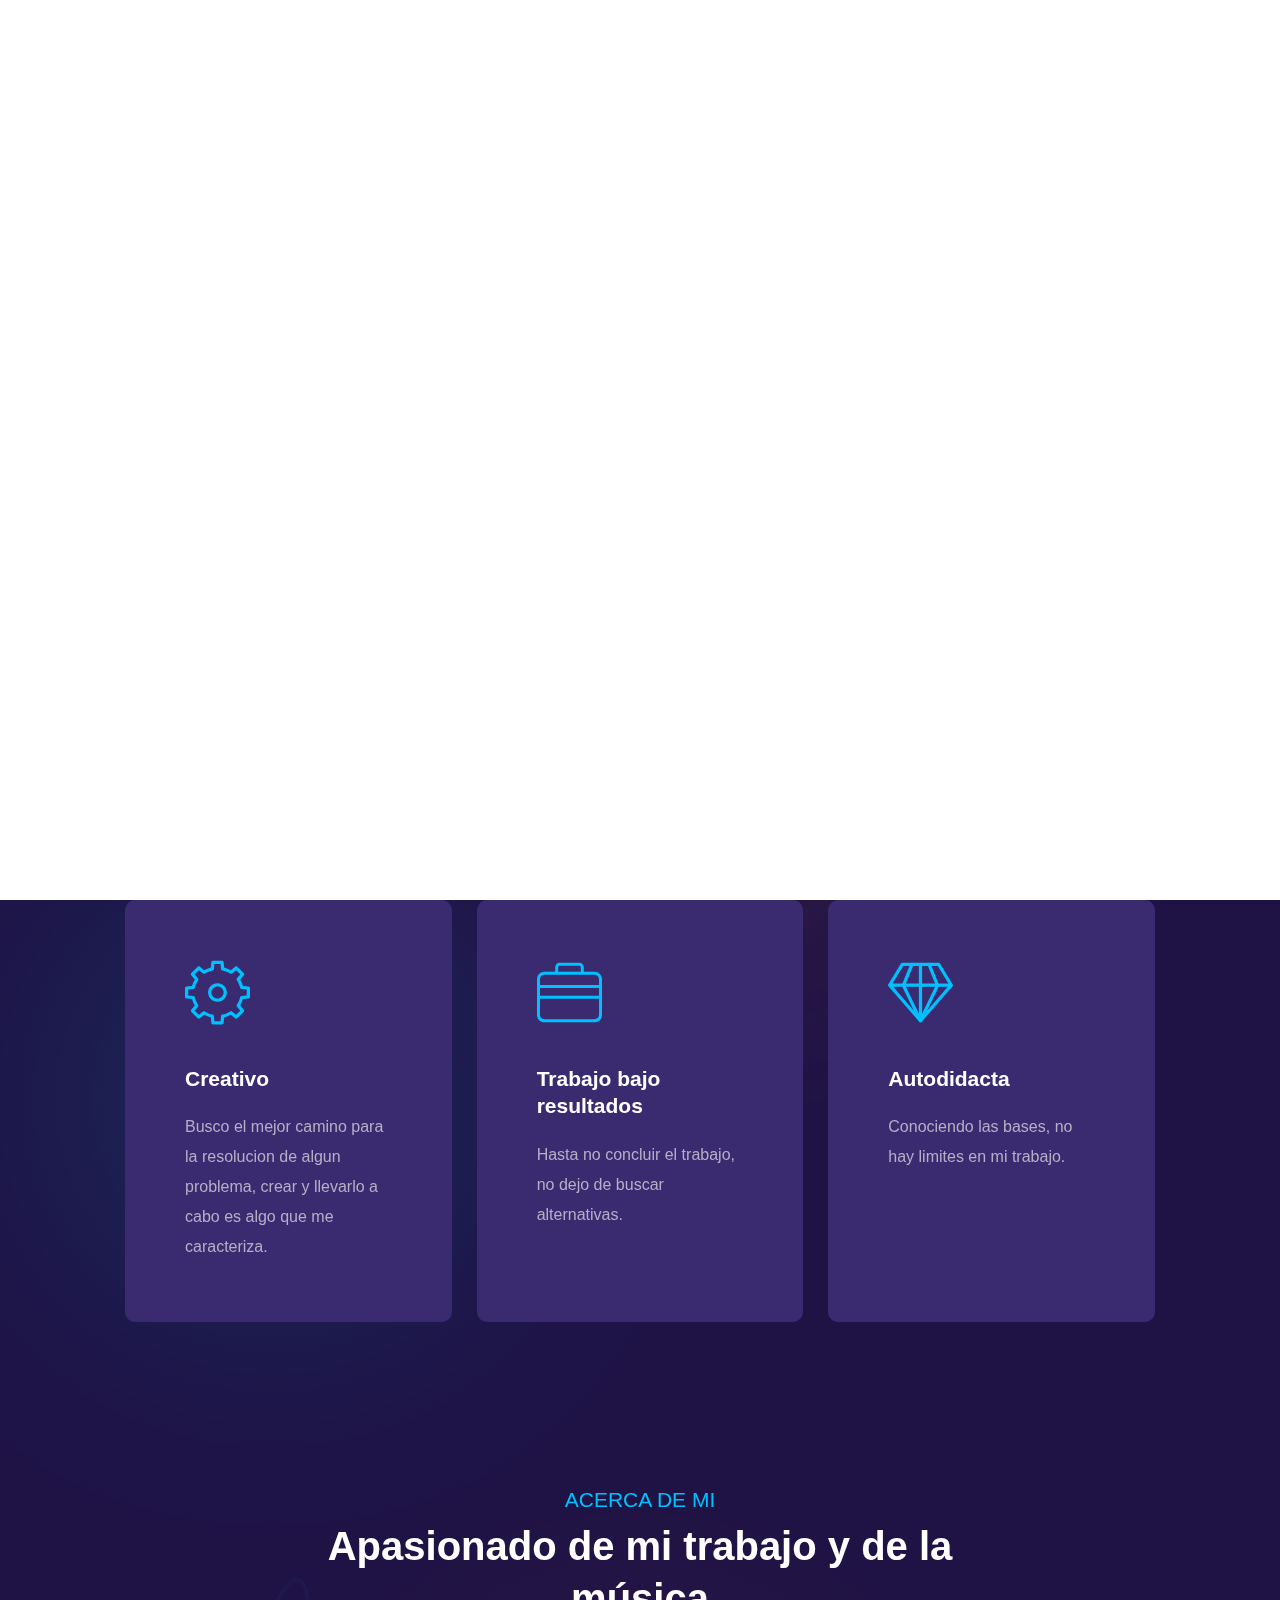
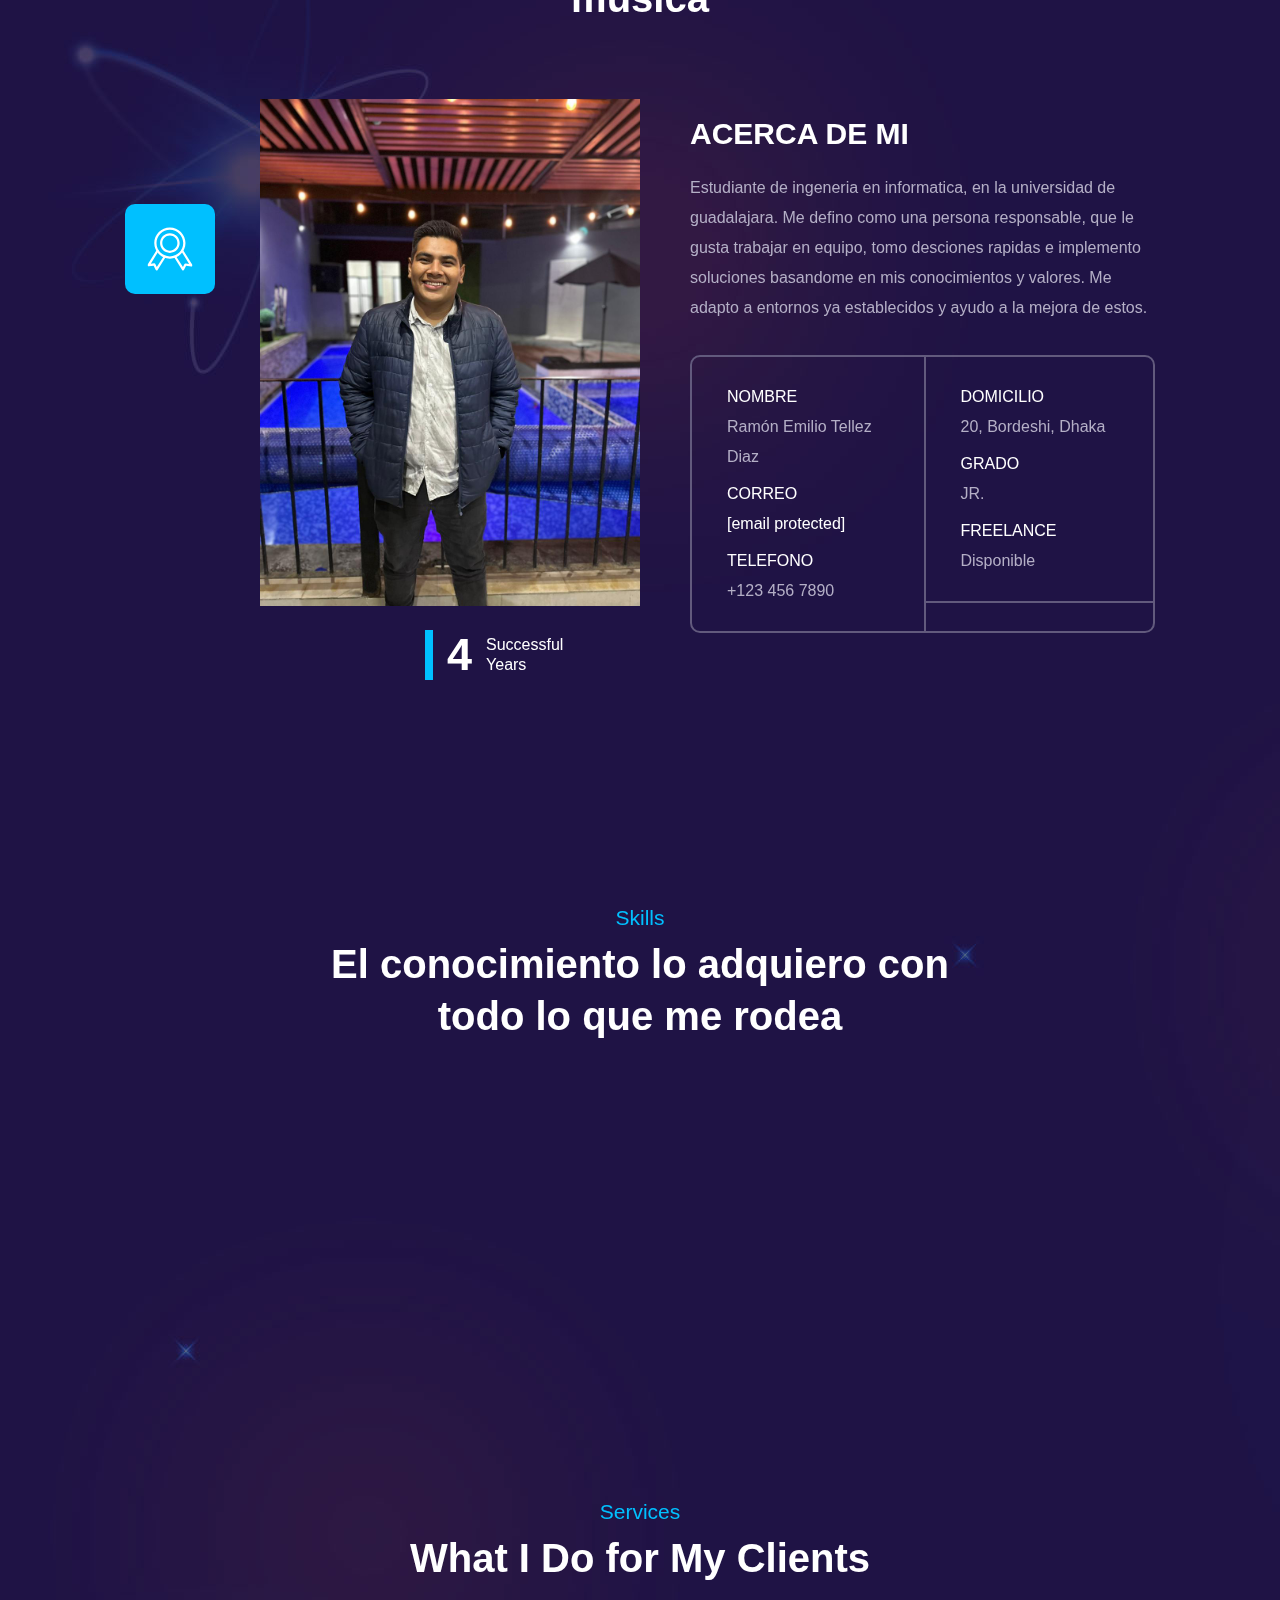
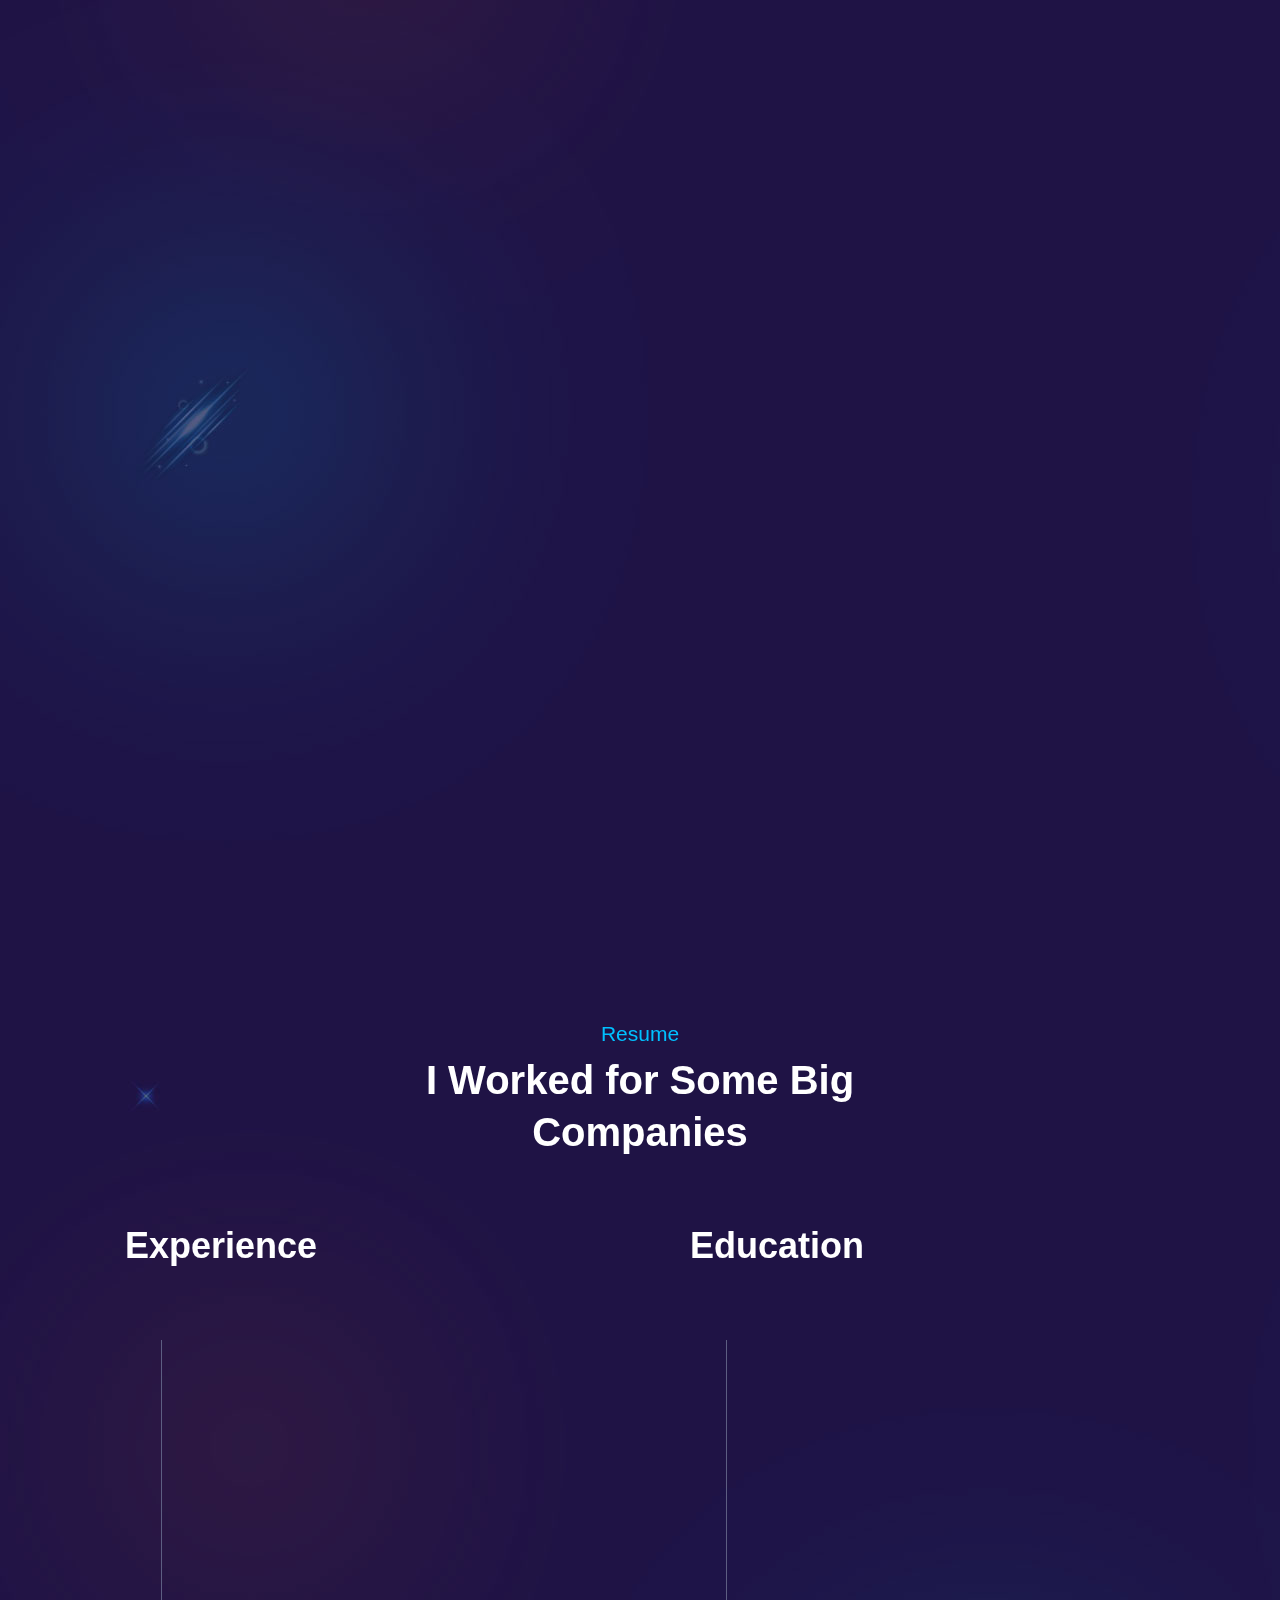
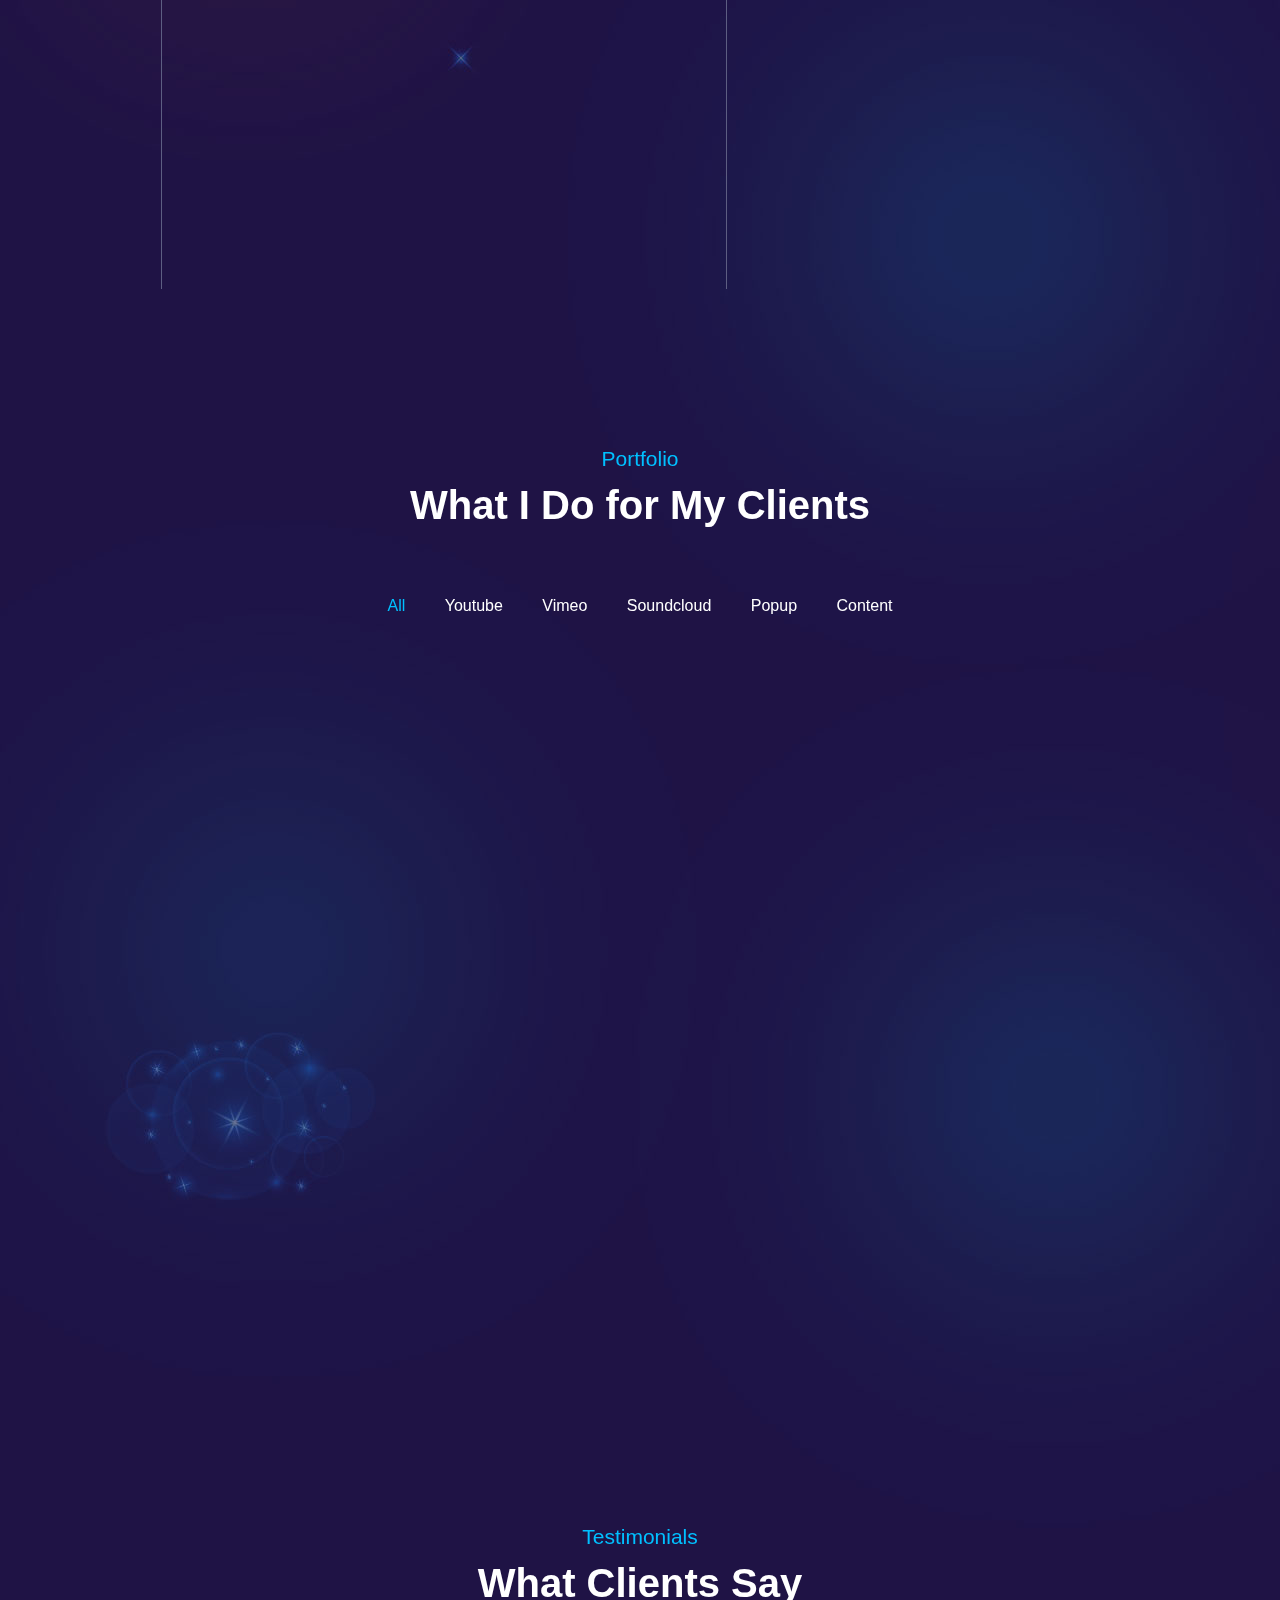
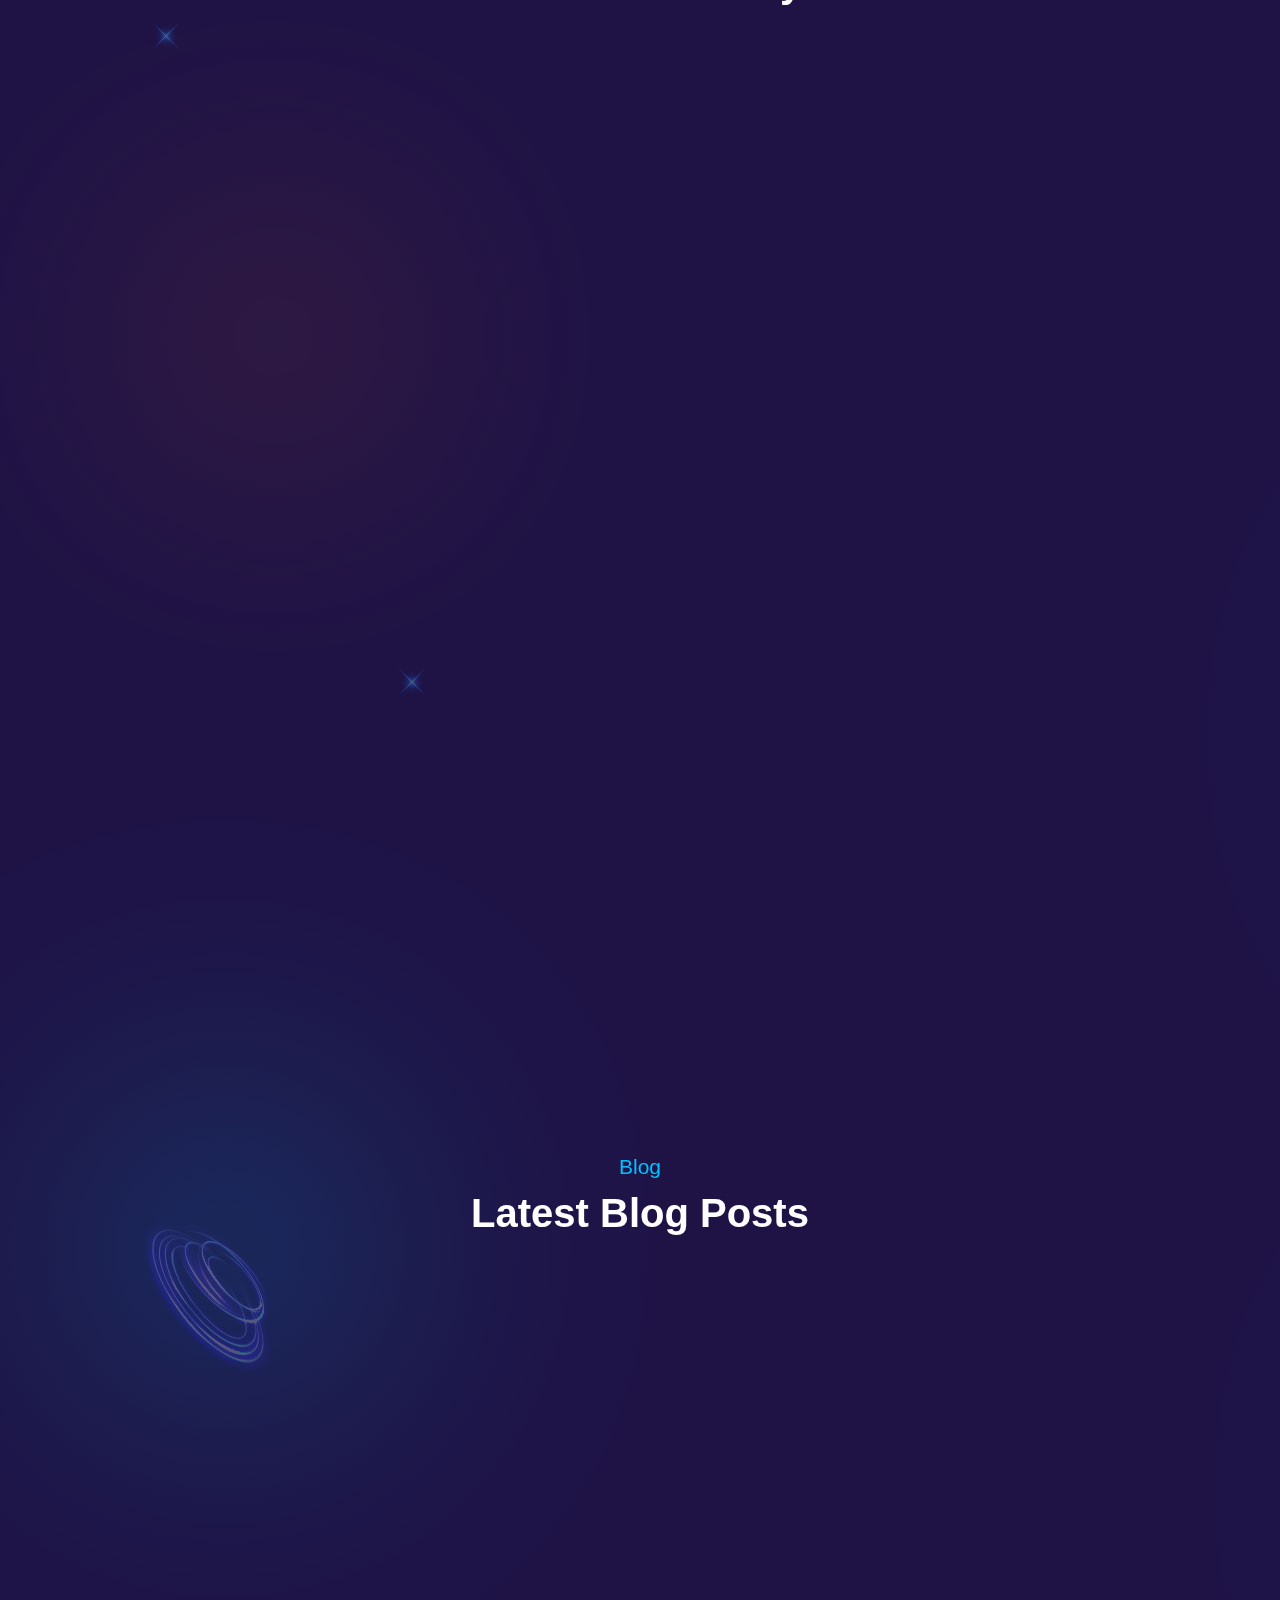
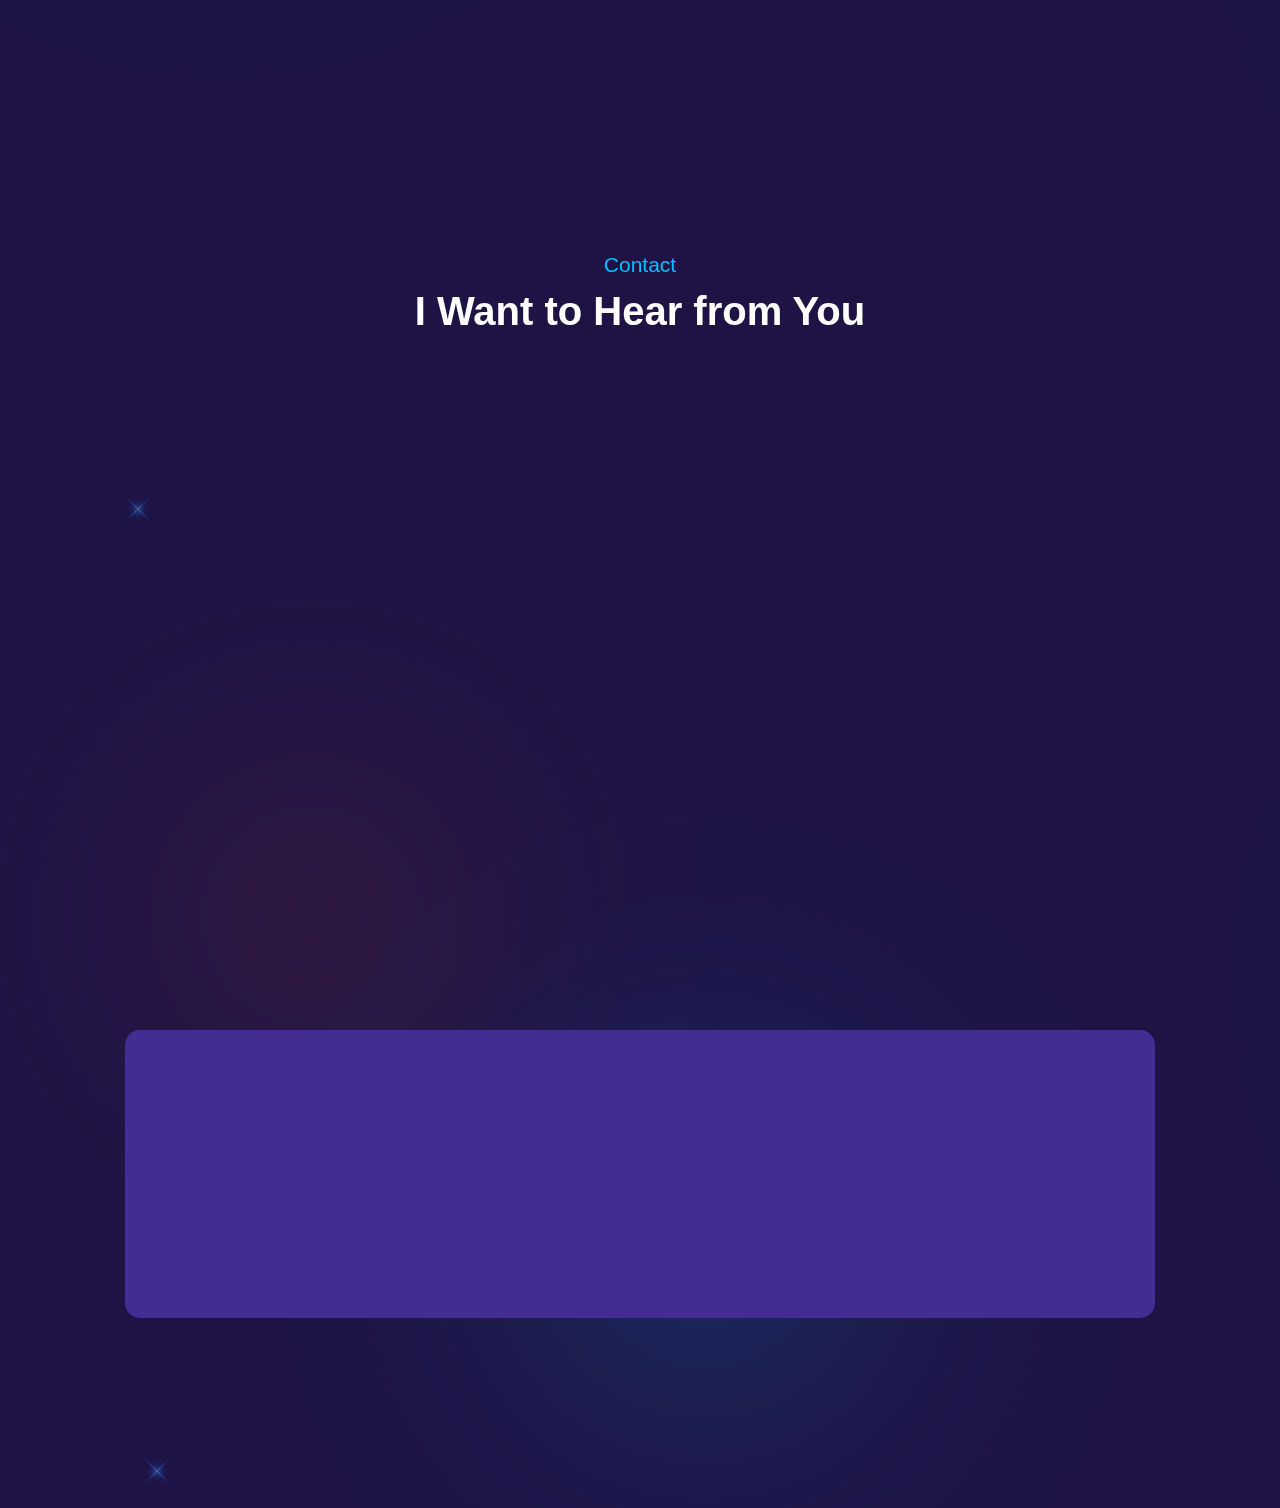
==== commit 96b1c212: "START2" ====
--- a/index.htm
+++ b/index.htm
@@ -2,935 +2,1004 @@
 <!--[if lt IE 7 ]><html class="ie ie6" lang="en"> <![endif]-->
 <!--[if IE 7 ]><html class="ie ie7" lang="en"> <![endif]-->
 <!--[if IE 8 ]><html class="ie ie8" lang="en"> <![endif]-->
-<!--[if (gte IE 9)|!(IE)]><!--><html lang="en"> <!--<![endif]-->
+<!--[if (gte IE 9)|!(IE)]><!-->
+<html lang="en"> <!--<![endif]-->
+
 <head>
-<meta http-equiv="Content-Type" content="text/html; charset=utf-8">
-<meta name="description" content="Name of your web site">
-<meta name="author" content="Marketify">
-<meta name="viewport" content="width=device-width, initial-scale=1, maximum-scale=1">
-<title>Foliox</title>
-
-<link href="../../css2?family=Poppins:ital,wght@0,100;0,200;0,300;0,400;0,500;0,600;0,700;0,800;0,900;1,100;1,200;1,300;1,400;1,500;1,600;1,700;1,800;1,900&display=swap" rel="stylesheet">
-<link href="../../css2-1?family=Open+Sans:ital,wght@0,300;0,400;0,500;0,600;0,700;0,800;1,300;1,400;1,500;1,600;1,700;1,800&display=swap" rel="stylesheet">
-<link rel="stylesheet" type="text/css" href="css/plugins.css">
-<link rel="stylesheet" type="text/css" href="css/style.css">
-<!--[if lt IE 9]> <script type="text/javascript" src="js/modernizr.custom.js"></script> <![endif]-->
+    <meta http-equiv="Content-Type" content="text/html; charset=utf-8">
+    <meta name="description" content="Name of your web site">
+    <meta name="author" content="Marketify">
+    <meta name="viewport" content="width=device-width, initial-scale=1, maximum-scale=1">
+    <title>RETD-CV</title>
+
+    <link
+        href="../../css2?family=Poppins:ital,wght@0,100;0,200;0,300;0,400;0,500;0,600;0,700;0,800;0,900;1,100;1,200;1,300;1,400;1,500;1,600;1,700;1,800;1,900&display=swap"
+        rel="stylesheet">
+    <link
+        href="../../css2-1?family=Open+Sans:ital,wght@0,300;0,400;0,500;0,600;0,700;0,800;1,300;1,400;1,500;1,600;1,700;1,800&display=swap"
+        rel="stylesheet">
+    <link rel="stylesheet" type="text/css" href="css/plugins.css">
+    <link rel="stylesheet" type="text/css" href="css/style.css">
+    <!--[if lt IE 9]> <script type="text/javascript" src="js/modernizr.custom.js"></script> <![endif]-->
 
 </head>
+
 <body>
 
-<div id="preloader">
-<div class="loader_line"></div>
-</div>
-
-
-<div class="foliox_tm_all_wrap" data-magic-cursor="show">
-
-<div class="foliox_tm_mobile_menu">
-<div class="mobile_menu_inner">
-<div class="mobile_in">
-<div class="logo">
-<a href="#"><img src="img/logo/logo.png" alt=""></a>
-</div>
-<div class="trigger">
-<div class="hamburger hamburger--slider">
-<div class="hamburger-box">
-<div class="hamburger-inner"></div>
-</div>
-</div>
-</div>
-</div>
-</div>
-<div class="dropdown">
-<div class="dropdown_inner">
-<ul class="anchor_nav">
-<li class="current"><a href="#home">Home</a></li>
-<li><a href="#about">About</a></li>
-<li><a href="#portfolio">Portfolio</a></li>
-<li><a href="#service">Service</a></li>
-<li><a href="#blog">Blog</a></li>
-<li><a href="#contact">Contact</a></li>
-</ul>
-</div>
-</div>
-</div>
-
-
-<div class="foliox_tm_header">
-<div class="container">
-<div class="inner">
-<div class="logo">
-<a class="anchor" href="#home"><img src="img/logo/logo.png" alt=""></a>
-</div>
-<div class="details">
-<div class="menu">
-<ul class="anchor_nav">
-<li class="current"><a href="#home">Home</a></li>
-<li><a href="#about">About</a></li>
-<li><a href="#service">Service</a></li>
-<li><a href="#portfolio">Portfolio</a></li>
-<li><a href="#blog">Blog</a></li>
-<li><a href="#contact">Contact</a></li>
-</ul>
-</div>
-<div class="social">
-<ul>
-<li><a href="#"><i class="icon-facebook-1"></i></a></li>
-<li><a href="#"><i class="icon-twitter-1"></i></a></li>
-<li><a href="#"><i class="icon-behance-2"></i></a></li>
-<li><a href="#"><i class="icon-instagram-1"></i></a></li>
-</ul>
-</div>
-</div>
-</div>
-</div>
-</div>
-
-
-<div class="foliox_tm_section" id="home">
-<div class="foliox_tm_hero">
-<div class="container">
-<div class="content">
-<div class="left">
-<h3 class="name">James <span>Smith</span></h3>
-<p class="job">Web Designer based In New York</p>
-<div class="foliox_tm_button">
-<a class="anchor" href="#contact"><span>Get Connected</span></a>
-</div>
-</div>
-<div class="right">
-<img class="tilt-effect" src="img/hero/avatar.png" alt="">
-</div>
-</div>
-</div>
-</div>
-</div>
-
-
-<div class="foliox_tm_section">
-<div class="foliox_tm_features">
-<div class="container">
-<div class="list">
-<ul>
-<li class="wow fadeInUp" data-wow-duration="1s">
-<div class="list_inner tilt-effect">
-<img class="svg" src="img/svg/setting.svg" alt="">
-<h3 class="title">Deeper Skillset</h3>
-<p class="text">Kobita tumi sopno charini hodsye ersest labo met, consectetur addsipi ctetur adipisicing eod tempor</p>
-</div>
-</li>
-<li class="wow fadeInUp" data-wow-duration="1s" data-wow-delay="0.2s">
-<div class="list_inner tilt-effect">
-<img class="svg" src="img/svg/case.svg" alt="">
-<h3 class="title">Creative Work</h3>
-<p class="text">Kobita tumi sopno charini hodsye ersest labo met, consectetur addsipi ctetur adipisicing eod tempor</p>
-</div>
-</li>
-<li class="wow fadeInUp" data-wow-duration="1s" data-wow-delay="0.4s">
-<div class="list_inner tilt-effect">
-<img class="svg" src="img/svg/diamond.svg" alt="">
-<h3 class="title">Strong Dedication</h3>
-<p class="text">Kobita tumi sopno charini hodsye ersest labo met, consectetur addsipi ctetur adipisicing eod tempor</p>
-</div>
-</li>
-</ul>
-</div>
-</div>
-</div>
-</div>
-
-
-<div class="foliox_tm_section" id="about">
-<div class="foliox_tm_about">
-<div class="container">
-<div class="foliox_tm_main_title">
-<span>About Me</span>
-<h3>A Passionate Developer Who Loves to Code</h3>
-</div>
-<div class="wrapper">
-<div class="left">
-<div class="big_image">
-<img class="tilt-effect" src="img/about/1.png" alt="">
-<div class="small_image">
-<div class="in">
-<img src="img/thumbs/1-1.jpg" alt="">
-<div class="main tilt-effect" data-img-url="img/about/2.jpg"></div>
-</div>
-</div>
-<span class="badge"><img class="svg" src="img/svg/ribbon.svg" alt=""></span>
-<div class="experience">
-<div class="inner">
-<h3>12</h3>
-<span>Successful<br>Years</span>
-</div>
-</div>
-</div>
-</div>
-<div class="right">
-<h3 class="title">About Me</h3>
-<p class="text">Duis aute irure dolor in reprehenderit in voluptate velit esse cillum dolore eu fugiat nulla pariatur. Excepteur sint occae cat cupidatat non proident, sunt in culpa qui officia dese runt mollit anim id est laborum velit esse cillum dolore eu fugiat.</p>
-<div class="list">
-<ul>
-<li>
-<ul class="item">
-<li>
-<span>Name</span>
-<p>Alan Walker</p>
-</li>
-<li>
-<span>Email</span>
-<p><a href="#"><span class="__cf_email__" data-cfemail="dab2bfb6b6b59abcb5b6b3b5a2f4b9b5b7">[email&#160;protected]</span></a></p>
-</li>
-<li>
-<span>Phone</span>
-<p>+123 456 7890</p>
-</li>
-</ul>
-</li>
-<li>
-<ul class="item">
-<li>
-<span>Address</span>
-<p>20, Bordeshi, Dhaka</p>
-</li>
-<li>
-<span>Degree</span>
-<p>Master</p>
-</li>
-<li>
-<span>Freelance</span>
-<p>Available</p>
-</li>
-</ul>
-</li>
-</ul>
-</div>
-<div class="foliox_tm_button">
-<a href="img/cv/1.jpg" download=""><span>Download CV</span></a>
-</div>
-</div>
-</div>
-</div>
-</div>
-</div>
-
-
-<div class="foliox_tm_section">
-<div class="foliox_tm_counter">
-<div class="container">
-<div class="counter_list">
-<ul>
-<li>
-<div class="list_inner tilt-effect">
-<h3><span class="tm_counter" data-from="0" data-to="20" data-speed="2000">0</span></h3>
-<span class="title">Digital Products</span>
-</div>
-</li>
-<li>
-<div class="list_inner tilt-effect">
-<h3><span class="tm_counter" data-from="0" data-to="280" data-speed="2000">0</span></h3>
-<span class="title">Direct Clients</span>
-</div>
-</li>
-<li>
-<div class="list_inner tilt-effect">
-<h3><span class="tm_counter" data-from="0" data-to="3" data-speed="2000">0</span>K</h3>
-<span class="title">Total Projects</span>
-</div>
-</li>
-<li>
-<div class="list_inner tilt-effect">
-<h3><span class="tm_counter" data-from="0" data-to="9" data-speed="2000">0</span>+</h3>
-<span class="title">Awards Win</span>
-</div>
-</li>
-</ul>
-</div>
-</div>
-</div>
-</div>
-
-
-<div class="foliox_tm_section">
-<div class="foliox_tm_skills">
-<div class="container">
-<div class="foliox_tm_main_title">
-<span>Skills</span>
-<h3>I Work Hard to Improve My Skills Regularly</h3>
-</div>
-<div class="list">
-<div class="left">
-<div class="dodo_progress wow fadeInUp" data-wow-duration="1s">
-<div class="progress_inner" data-value="95">
-<span><span class="label">HTML</span><span class="number">95%</span></span>
-<div class="background"><div class="bar"><div class="bar_in"></div></div></div>
-</div>
-<div class="progress_inner" data-value="75">
-<span><span class="label">CSS</span><span class="number">75%</span></span>
-<div class="background"><div class="bar"><div class="bar_in"></div></div></div>
-</div>
-<div class="progress_inner" data-value="90">
-<span><span class="label">JavaScript</span><span class="number">90%</span></span>
-<div class="background"><div class="bar"><div class="bar_in"></div></div></div>
-</div>
-</div>
-</div>
-<div class="right">
-<div class="dodo_progress wow fadeInUp" data-wow-duration="1s">
-<div class="progress_inner" data-value="70">
-<span><span class="label">React</span><span class="number">70%</span></span>
-<div class="background"><div class="bar"><div class="bar_in"></div></div></div>
-</div>
-<div class="progress_inner" data-value="80">
-<span><span class="label">Vue</span><span class="number">80%</span></span>
-<div class="background"><div class="bar"><div class="bar_in"></div></div></div>
-</div>
-<div class="progress_inner" data-value="90">
-<span><span class="label">PHP</span><span class="number">90%</span></span>
-<div class="background"><div class="bar"><div class="bar_in"></div></div></div>
-</div>
-</div>
-</div>
-</div>
-</div>
-</div>
-</div>
-
-
-<div class="foliox_tm_section" id="service">
-<div class="foliox_tm_services">
-<div class="container">
-<div class="foliox_tm_main_title">
-<span>Services</span>
-<h3>What I Do for My Clients</h3>
-</div>
-<div class="list">
-<ul>
-<li class="wow fadeInUp" data-wow-duration="1s">
-<div class="list_inner tilt-effect">
-<span class="icon"><img class="svg" src="img/svg/monitor.svg" alt=""></span>
-<h3 class="title">Website Design</h3>
-<p class="text">Kobita tumi sopno charini hoye ersest labo met, consectetur adipi ctetur adipisicing eod tempor</p>
-</div>
-</li>
-<li class="wow fadeInUp" data-wow-duration="1s" data-wow-delay="0.2s">
-<div class="list_inner tilt-effect">
-<span class="icon"><img class="svg" src="img/svg/anchor.svg" alt=""></span>
-<h3 class="title">Graphic Design</h3>
-<p class="text">Kobita tumi sopno charini hoye ersest labo met, consectetur adipi ctetur adipisicing eod tempor</p>
-</div>
-</li>
-<li class="wow fadeInUp" data-wow-duration="1s" data-wow-delay="0.4s">
-<div class="list_inner tilt-effect">
-<span class="icon"><img class="svg" src="img/svg/bar.svg" alt=""></span>
-<h3 class="title">Digital Marketing</h3>
-<p class="text">Kobita tumi sopno charini hoye ersest labo met, consectetur adipi ctetur adipisicing eod tempor</p>
-</div>
-</li>
-<li class="wow fadeInUp" data-wow-duration="1s">
-<div class="list_inner tilt-effect">
-<span class="icon"><img class="svg" src="img/svg/aim.svg" alt=""></span>
-<h3 class="title">Photography</h3>
-<p class="text">Kobita tumi sopno charini hoye ersest labo met, consectetur adipi ctetur adipisicing eod tempor</p>
-</div>
-</li>
-<li class="wow fadeInUp" data-wow-duration="1s" data-wow-delay="0.2s">
-<div class="list_inner tilt-effect">
-<span class="icon"><img class="svg" src="img/svg/avatar.svg" alt=""></span>
-<h3 class="title">Consultancy</h3>
-<p class="text">Kobita tumi sopno charini hoye ersest labo met, consectetur adipi ctetur adipisicing eod tempor</p>
-</div>
-</li>
-<li class="wow fadeInUp" data-wow-duration="1s" data-wow-delay="0.4s">
-<div class="list_inner tilt-effect">
-<span class="icon"><img class="svg" src="img/svg/code.svg" alt=""></span>
-<h3 class="title">Web Development</h3>
-<p class="text">Kobita tumi sopno charini hoye ersest labo met, consectetur adipi ctetur adipisicing eod tempor</p>
-</div>
-</li>
-</ul>
-</div>
-</div>
-</div>
-</div>
-
-
-<div class="foliox_tm_section">
-<div class="foliox_tm_resume">
-<div class="container">
-<div class="foliox_tm_main_title">
-<span>Resume</span>
-<h3>I Worked for Some Big Companies</h3>
-</div>
-<div class="wrapper">
-<div class="left">
-<div class="title">
-<h3>Experience</h3>
-</div>
-<div class="resume_list">
-<ul>
-<li class="wow fadeInUp" data-wow-duration="1s">
-<div class="list_inner">
-<span class="icon"><img class="svg" src="img/svg/case-2.svg" alt=""></span>
-<div class="resume_title">
-<h3>UI/UX Designer <span>(2018 - Present)</span></h3>
-<span class="company">Easy Computers</span>
-</div>
-<p class="text">Kobita tumi sopno charini hoye ersest labo met, consectetur khobor nio na.</p>
-</div>
-</li>
-<li class="wow fadeInUp" data-wow-duration="1s" data-wow-delay="0.2s">
-<div class="list_inner">
-<span class="icon"><img class="svg" src="img/svg/case-2.svg" alt=""></span>
-<div class="resume_title">
-<h3>Web Designer <span>(2016 - 2018)</span></h3>
-<span class="company">Design Hub</span>
-</div>
-<p class="text">Kobita tumi sopno charini hoye ersest labo met, consectetur khobor nio na.</p>
-</div>
-</li>
-<li class="wow fadeInUp" data-wow-duration="1s" data-wow-delay="0.4s">
-<div class="list_inner">
-<span class="icon"><img class="svg" src="img/svg/case-2.svg" alt=""></span>
-<div class="resume_title">
-<h3>Graphic Designer <span>(2012 - 2016)</span></h3>
-<span class="company">Vivaco Studio</span>
-</div>
-<p class="text">Kobita tumi sopno charini hoye ersest labo met, consectetur khobor nio na.</p>
-</div>
-</li>
-</ul>
-</div>
-</div>
-<div class="right">
-<div class="title">
-<h3>Education</h3>
-</div>
-<div class="resume_list">
-<ul>
-<li class="wow fadeInUp" data-wow-duration="1s">
-<div class="list_inner">
-<span class="icon"><img class="svg" src="img/svg/degree.svg" alt=""></span>
-<div class="resume_title">
-<h3>Masters of Science <span>(2010 - 2012)</span></h3>
-<span class="company">Dhaka University</span>
-</div>
-<p class="text">Kobita tumi sopno charini hoye ersest labo met, consectetur khobor nio na.</p>
-</div>
-</li>
-<li class="wow fadeInUp" data-wow-duration="1s" data-wow-delay="0.2s">
-<div class="list_inner">
-<span class="icon"><img class="svg" src="img/svg/degree.svg" alt=""></span>
-<div class="resume_title">
-<h3>Bacheloor of Science <span>(2006 - 2010)</span></h3>
-<span class="company">Bangla Collage</span>
-</div>
-<p class="text">Kobita tumi sopno charini hoye ersest labo met, consectetur khobor nio na.</p>
-</div>
-</li>
-<li class="wow fadeInUp" data-wow-duration="1s" data-wow-delay="0.4s">
-<div class="list_inner">
-<span class="icon"><img class="svg" src="img/svg/degree.svg" alt=""></span>
-<div class="resume_title">
-<h3>Secondary School <span>(2000 - 2006)</span></h3>
-<span class="company">Vivaco Studio</span>
-</div>
-<p class="text">Kobita tumi sopno charini hoye ersest labo met, consectetur khobor nio na.</p>
-</div>
-</li>
-</ul>
-</div>
-</div>
-</div>
-</div>
-</div>
-</div>
-
-
-<div class="foliox_tm_section" id="portfolio">
-<div class="foliox_tm_portfolio">
-<div class="container">
-<div class="foliox_tm_main_title">
-<span>Portfolio</span>
-<h3>What I Do for My Clients</h3>
-</div>
-<div class="portfolio_filter">
-<ul>
-<li><a href="#" class="current" data-filter="*">All</a></li>
-<li><a href="#" data-filter=".youtube">Youtube</a></li>
-<li><a href="#" data-filter=".vimeo">Vimeo</a></li>
-<li><a href="#" data-filter=".soundcloud">Soundcloud</a></li>
-<li><a href="#" data-filter=".popup">Popup</a></li>
-<li><a href="#" data-filter=".content">Content</a></li>
-</ul>
-</div>
-<div class="portfolio_list wow fadeInUp" data-wow-duration="1s" data-wow-delay="0.2s">
-<ul class="gallery_zoom">
-<li class="youtube">
-<div class="list_inner tilt-effect">
-<div class="image">
-<img src="img/thumbs/1-1.jpg" alt="">
-<div class="main" data-img-url="img/portfolio/1.jpg"></div>
-</div>
-<div class="details">
-<h3>Axe Droow</h3>
-<span>Youtube</span>
-</div>
-<a class="foliox_tm_full_link popup-youtube" href="https://www.youtube.com/watch?v=7e90gBu4pas"></a>
-</div>
-</li>
-<li class="vimeo">
-<div class="list_inner tilt-effect">
-<div class="image">
-<img src="img/thumbs/1-1.jpg" alt="">
-<div class="main" data-img-url="img/portfolio/2.jpg"></div>
-</div>
-<div class="details">
-<h3>Mockup Clock</h3>
-<span>Vimeo</span>
-</div>
-<a class="foliox_tm_full_link popup-vimeo" href="https://vimeo.com/337293658"></a>
-</div>
-</li>
-<li class="soundcloud">
-<div class="list_inner tilt-effect">
-<div class="image">
-<img src="img/thumbs/1-1.jpg" alt="">
-<div class="main" data-img-url="img/portfolio/3.jpg"></div>
-</div>
-<div class="details">
-<h3>Afra Porter</h3>
-<span>Soundcloud</span>
-</div>
-<a class="foliox_tm_full_link soundcloude_link mfp-iframe audio" href="https://w.soundcloud.com/player/?url=https%3A//api.soundcloud.com/tracks/471954807&color=%23ff5500&auto_play=true&hide_related=false&show_comments=true&show_user=true&show_reposts=false&show_teaser=true&visual=true"></a>
-</div>
-</li>
-<li class="popup">
-<div class="list_inner tilt-effect">
-<div class="image">
-<img src="img/thumbs/1-1.jpg" alt="">
-<div class="main" data-img-url="img/portfolio/4.jpg"></div>
-</div>
-<div class="details">
-<h3>Good Idea</h3>
-<span>Popup</span>
-</div>
-<a class="foliox_tm_full_link zoom" href="img/portfolio/4.jpg"></a>
-</div>
-</li>
-<li class="popup">
-<div class="list_inner tilt-effect">
-<div class="image">
-<img src="img/thumbs/1-1.jpg" alt="">
-<div class="main" data-img-url="img/portfolio/5.jpg"></div>
-</div>
-<div class="details">
-<h3>Magic Art</h3>
-<span>Popup</span>
-</div>
-<a class="foliox_tm_full_link zoom" href="img/portfolio/5.jpg"></a>
-</div>
-</li>
-<li class="content">
-<div class="list_inner tilt-effect">
-<div class="image">
-<img src="img/thumbs/1-1.jpg" alt="">
-<div class="main" data-img-url="img/portfolio/6.jpg"></div>
-</div>
-<div class="details">
-<h3>Creative Design</h3>
-<span>Content</span>
-</div>
-<a class="foliox_tm_full_link portfolio_popup" href="#"></a>
-
-<div class="hidden_content">
-<div class="popup_details">
-<div class="main_details">
-<div class="textbox">
-<p>We live in a world where we need to move quickly and iterate on our ideas as flexibly as possible.</p>
-<p>Mockups are useful both for the creative phase of the project - for instance when you're trying to figure out your user flows or the proper visual hierarchy - and the production phase when they phase when they will represent the target product. Building mockups strikes the ideal balance ease of modification.</p>
-</div>
-<div class="detailbox">
-<ul>
-<li>
-<span class="first">Client</span>
-<span>Alvaro Morata</span>
-</li>
-<li>
-<span class="first">Category</span>
-<span><a href="#">Content</a></span>
-</li>
-<li>
-<span class="first">Date</span>
-<span>October 07, 2022</span>
-</li>
-</ul>
-</div>
-</div>
-<div class="additional_images">
-<ul>
-<li>
-<div class="list_inner">
-<div class="my_image">
-<img src="img/thumbs/4-2.jpg" alt="">
-<div class="main" data-img-url="img/portfolio/1.jpg"></div>
-</div>
-</div>
-</li>
-<li>
-<div class="list_inner">
-<div class="my_image">
-<img src="img/thumbs/4-2.jpg" alt="">
-<div class="main" data-img-url="img/portfolio/2.jpg"></div>
-</div>
-</div>
-</li>
-<li>
-<div class="list_inner">
-<div class="my_image">
-<img src="img/thumbs/4-2.jpg" alt="">
-<div class="main" data-img-url="img/portfolio/3.jpg"></div>
-</div>
-</div>
-</li>
-</ul>
-</div>
-</div>
-</div>
-
-</div>
-</li>
-</ul>
-</div>
-</div>
-</div>
-</div>
-
-
-<div class="foliox_tm_section">
-<div class="foliox_tm_testimonials">
-<div class="container">
-<div class="foliox_tm_main_title">
-<span>Testimonials</span>
-<h3>What Clients Say</h3>
-</div>
-<div class="list_wrapper">
-<div class="total">
-<div class="in wow fadeInUp" data-wow-duration="1s">
-<ul class="owl-carousel owl-theme">
-<li>
-<div class="icon">
-<img class="svg" src="img/svg/quote.svg" alt="">
-</div>
-<div class="text">
-<p>I rarely like to write reviews, but the Marketify team truly deserve a standing ovation for their customer support, customisation and most importantly, friendliness and professionalism. Many thanks once again for everything and hope that I get to deal with you again in the near future.</p>
-</div>
-<div class="short">
-<div class="image">
-<div class="main" data-img-url="img/testimonials/1.jpg"></div>
-</div>
-<div class="detail">
-<h3>Keita Smith</h3>
-<span>ABC Group</span>
-</div>
-</div>
-</li>
-<li>
-<div class="icon">
-<img class="svg" src="img/svg/quote.svg" alt="">
-</div>
-<div class="text">
-<p>Really the Code Quality, Customer Support, and design are awesome and its good support they are giving. They give an instant solution to our needs. Really awesome. I will strongly recommend to my friends. Simply amazing team and amazing theme! Thank you from United States of America!</p>
-</div>
-<div class="short">
-<div class="image">
-<div class="main" data-img-url="img/testimonials/2.jpg"></div>
-</div>
-<div class="detail">
-<h3>Mike Anderson</h3>
-<span>Vivaco Studio</span>
-</div>
-</div>
-</li>
-<li>
-<div class="icon">
-<img class="svg" src="img/svg/quote.svg" alt="">
-</div>
-<div class="text">
-<p>Loved the template design, documentation, customizability and the customer support from Marketify team! I am a noob in programming with very little knowledge about coding but the Marketify team helped me to launch my resume website successfully. Much recommended!</p>
-</div>
-<div class="short">
-<div class="image">
-<div class="main" data-img-url="img/testimonials/3.jpg"></div>
-</div>
-<div class="detail">
-<h3>Alan Walker</h3>
-<span>Web Designer</span>
-</div>
-</div>
-</li>
-</ul>
-</div>
-</div>
-</div>
-</div>
-</div>
-</div>
-
-
-<div class="foliox_tm_section">
-<div class="foliox_tm_partners">
-<div class="container">
-<div class="partners_list tilt-effect wow fadeInUp" data-wow-duration="1s">
-<ul class="owl-carousel">
-<li class="item">
-<img src="img/partners/1.png" alt="">
-</li>
-<li class="item">
-<img src="img/partners/2.png" alt="">
-</li>
-<li class="item">
-<img src="img/partners/3.png" alt="">
-</li>
-<li class="item">
-<img src="img/partners/4.png" alt="">
-</li>
-<li class="item">
-<img src="img/partners/5.png" alt="">
-</li>
-<li class="item">
-<img src="img/partners/6.png" alt="">
-</li>
-<li class="item">
-<img src="img/partners/7.png" alt="">
-</li>
-</ul>
-</div>
-</div>
-</div>
-</div>
-
-
-<div class="foliox_tm_section" id="blog">
-<div class="foliox_tm_news">
-<div class="container">
-<div class="foliox_tm_main_title">
-<span>Blog</span>
-<h3>Latest Blog Posts</h3>
-</div>
-<div class="news_list">
-<ul>
-<li class="wow fadeInUp" data-wow-duration="1s">
-<div class="list_inner tilt-effect">
-<div class="image">
-<img src="img/thumbs/42-29.jpg" alt="">
-<div class="main" data-img-url="img/news/1.jpg"></div>
-<a class="foliox_tm_full_link" href="#"></a>
-</div>
-<div class="details">
-<div class="meta">
-<p><a href="#">Branding</a> August 27, 2022</p>
-</div>
-<div class="title">
-<h3><a href="#">When the musics over turn off the light now</a></h3>
-</div>
-</div>
-
-<div class="news_hidden_details">
-<div class="news_popup_informations">
-<div class="text">
-<p>Foliox is a leading web design agency with an award-winning design team that creates innovative, effective websites that capture your brand, improve your conversion rates, and maximize your revenue to help grow your business and achieve your goals.</p>
-<p>In today’s digital world, your website is the first interaction consumers have with your business. That's why almost 95 percent of a user’s first impression relates to web design. It’s also why web design services can have an immense impact on your company’s bottom line.</p>
-<p>That’s why more companies are not only reevaluating their website’s design but also partnering with Foliox, the web design agency that’s driven more than $2.4 billion in revenue for its clients. With over 50 web design awards under our belt, we're confident we can design a custom website that drives sales for your unique business.</p>
-</div>
-</div>
-</div>
-
-</div>
-</li>
-<li class="wow fadeInUp" data-wow-duration="1s" data-wow-delay="0.2s">
-<div class="list_inner tilt-effect">
-<div class="image">
-<img src="img/thumbs/42-29.jpg" alt="">
-<div class="main" data-img-url="img/news/2.jpg"></div>
-<a class="foliox_tm_full_link" href="#"></a>
-</div>
-<div class="details">
-<div class="meta">
-<p><a href="#">Design</a> August 20, 2022</p>
-</div>
-<div class="title">
-<h3><a href="#">How good designers can collaborate better</a></h3>
-</div>
-</div>
-
-<div class="news_hidden_details">
-<div class="news_popup_informations">
-<div class="text">
-<p>Foliox is a leading web design agency with an award-winning design team that creates innovative, effective websites that capture your brand, improve your conversion rates, and maximize your revenue to help grow your business and achieve your goals.</p>
-<p>In today’s digital world, your website is the first interaction consumers have with your business. That's why almost 95 percent of a user’s first impression relates to web design. It’s also why web design services can have an immense impact on your company’s bottom line.</p>
-<p>That’s why more companies are not only reevaluating their website’s design but also partnering with Foliox, the web design agency that’s driven more than $2.4 billion in revenue for its clients. With over 50 web design awards under our belt, we're confident we can design a custom website that drives sales for your unique business.</p>
-</div>
-</div>
-</div>
-
-</div>
-</li>
-<li class="wow fadeInUp" data-wow-duration="1s" data-wow-delay="0.4s">
-<div class="list_inner tilt-effect">
-<div class="image">
-<img src="img/thumbs/42-29.jpg" alt="">
-<div class="main" data-img-url="img/news/3.jpg"></div>
-<a class="foliox_tm_full_link" href="#"></a>
-</div>
-<div class="details">
-<div class="meta">
-<p><a href="#">Cyber</a> August 12, 2022</p>
-</div>
-<div class="title">
-<h3><a href="#">How to be appreciated for your hard work</a></h3>
-</div>
-</div>
-
-<div class="news_hidden_details">
-<div class="news_popup_informations">
-<div class="text">
-<p>Foliox is a leading web design agency with an award-winning design team that creates innovative, effective websites that capture your brand, improve your conversion rates, and maximize your revenue to help grow your business and achieve your goals.</p>
-<p>In today’s digital world, your website is the first interaction consumers have with your business. That's why almost 95 percent of a user’s first impression relates to web design. It’s also why web design services can have an immense impact on your company’s bottom line.</p>
-<p>That’s why more companies are not only reevaluating their website’s design but also partnering with Foliox, the web design agency that’s driven more than $2.4 billion in revenue for its clients. With over 50 web design awards under our belt, we're confident we can design a custom website that drives sales for your unique business.</p>
-</div>
-</div>
-</div>
-
-</div>
-</li>
-</ul>
-</div>
-</div>
-</div>
-</div>
-
-
-<div class="foliox_tm_section" id="contact">
-<div class="foliox_tm_contact">
-<div class="container">
-<div class="foliox_tm_main_title">
-<span>Contact</span>
-<h3>I Want to Hear from You</h3>
-</div>
-<div class="contact_inner">
-<div class="left wow fadeInLeft" data-wow-duration="1s">
-<ul>
-<li>
-<div class="list_inner">
-<div class="icon">
-<i class="icon-location"></i>
-</div>
-<div class="short">
-<h3>Address</h3>
-<span>20, Somewhere in world</span>
-</div>
-</div>
-</li>
-<li>
-<div class="list_inner">
-<div class="icon">
-<i class="icon-mail-1"></i>
-</div>
-<div class="short">
-<h3>Email</h3>
-<span><a href="#"><span class="__cf_email__" data-cfemail="59313c353536193d363d36773a3634">[email&#160;protected]</span></a></span>
-</div>
-</div>
-</li>
-<li>
-<div class="list_inner">
-<div class="icon">
-<i class="icon-phone"></i>
-</div>
-<div class="short">
-<h3>Phone</h3>
-<span>+123 456 7890</span>
-</div>
-</div>
-</li>
-</ul>
-</div>
-<div class="right wow fadeInRight" data-wow-duration="1s">
-<div class="fields">
-<form action="/" method="post" class="contact_form" id="contact_form" autocomplete="off">
-<div class="returnmessage" data-success="Your message has been received, We will contact you soon."></div>
-<div class="empty_notice"><span>Please Fill Required Fields</span></div>
-<div class="input_list">
-<ul>
-<li><input id="name" type="text" placeholder="Your Name"></li>
-<li><input id="email" type="text" placeholder="Your Email"></li>
-<li><input id="phone" type="number" placeholder="Your Phone"></li>
-<li><input id="subject" type="text" placeholder="Subject"></li>
-</ul>
-</div>
-<div class="message_area">
-<textarea id="message" placeholder="Write your message here"></textarea>
-</div>
-<div class="foliox_tm_button">
-<a id="send_message" href="#"><span>Submit Now</span></a>
-</div>
-
-</form>
-</div>
-</div>
-</div>
-</div>
-</div>
-</div>
-
-
-<div class="foliox_tm_section">
-<div class="foliox_tm_subscribe">
-<div class="container">
-<div class="inner tilt-effect">
-<div class="left wow fadeInLeft" data-wow-duration="1s">
-<span class="subtitle">Subscribe Now</span>
-<h3 class="title">Get My Newsletter</h3>
-<p class="text">Get latest news, tips and trics in your inbox</p>
-</div>
-<div class="right wow fadeInRight" data-wow-duration="1s">
-<div class="field">
-<input type="text" placeholder="Your email here">
-<input type="submit" value="Send Now">
-</div>
-</div>
-</div>
-</div>
-</div>
-</div>
-
-
-<div class="foliox_tm_section">
-<div class="foliox_tm_copyright">
-<div class="container">
-<p class="wow fadeInUp" data-wow-duration="1s">Developed with love by <a href="https://themeforest.net/user/marketify/portfolio" target="_blank">Marketify</a> &copy; 2022</p>
-</div>
-</div>
-</div>
-
-
-<div class="mouse-cursor cursor-outer"></div>
-<div class="mouse-cursor cursor-inner"></div>
-
-
-<div class="progressbar">
-<a href="#"><span class="text">To Top</span></a>
-<span class="line"></span>
-</div>
-
-</div>
-
-
-<script data-cfasync="false" src="../../cdn-cgi/scripts/5c5dd728/cloudflare-static/email-decode.min.js"></script><script src="js/jquery.js"></script>
-<!--[if lt IE 10]> <script type="text/javascript" src="js/ie8.js"></script> <![endif]-->
-<script src="js/plugins.js"></script>
-<script src="js/init.js"></script>
+    <div id="preloader">
+        <div class="loader_line"></div>
+    </div>
+
+
+    <div class="foliox_tm_all_wrap" data-magic-cursor="show">
+
+        <div class="foliox_tm_mobile_menu">
+            <div class="mobile_menu_inner">
+                <div class="mobile_in">
+                    
+                        <a>RETD</a>
+                    
+                    <div class="trigger">
+                        <div class="hamburger hamburger--slider">
+                            <div class="hamburger-box">
+                                <div class="hamburger-inner"></div>
+                            </div>
+                        </div>
+                    </div>
+                </div>
+            </div>
+            <div class="dropdown">
+                <div class="dropdown_inner">
+                    <ul class="anchor_nav">
+                        <li class="current"><a href="#home">Home</a></li>
+                        <li><a href="#about">About</a></li>
+                        <li><a href="#portfolio">Portfolio</a></li>
+                        <li><a href="#service">Service</a></li>
+                        <li><a href="#blog">Blog</a></li>
+                        <li><a href="#contact">Contact</a></li>
+                    </ul>
+                </div>
+            </div>
+        </div>
+
+
+        <div class="foliox_tm_header">
+            <div class="container">
+                <div class="inner">
+                    <div class="logo">
+                        <a class="anchor" href="#home"><img src="img/logo/logo.png" alt=""></a>
+                    </div>
+                    <div class="details">
+                        <div class="menu">
+                            <ul class="anchor_nav">
+                                <li class="current"><a href="#home">Home</a></li>
+                                <li><a href="#about">About</a></li>
+                                <li><a href="#service">Service</a></li>
+                                <li><a href="#portfolio">Portfolio</a></li>
+                                <li><a href="#blog">Blog</a></li>
+                                <li><a href="#contact">Contact</a></li>
+                            </ul>
+                        </div>
+                        <div class="social">
+                            <ul>
+                                <li><a href="#"><i class="icon-facebook-1"></i></a></li>
+                                <li><a href="#"><i class="icon-twitter-1"></i></a></li>
+                                <li><a href="#"><i class="icon-behance-2"></i></a></li>
+                                <li><a href="#"><i class="icon-instagram-1"></i></a></li>
+                            </ul>
+                        </div>
+                    </div>
+                </div>
+            </div>
+        </div>
+
+
+        <div class="foliox_tm_section" id="home">
+            <div class="foliox_tm_hero">
+                <div class="container">
+                    <div class="content">
+                        <div class="left">
+                            <h3 class="name">Ramón Emilio <span>Tellez Diaz</span></h3>
+                            <p class="job">Ingeniero en Informática y Músico</p>
+                            <div class="foliox_tm_button">
+                                <a class="anchor" href="#contact"><span>CONTACTO</span></a>
+                            </div>
+                        </div>
+                        <div class="right">
+                            <img class="tilt-effect" src="img/hero/retd.jpg" alt="">
+                        </div>
+                    </div>
+                </div>
+            </div>
+        </div>
+
+
+        <div class="foliox_tm_section">
+            <div class="foliox_tm_features">
+                <div class="container">
+                    <div class="list">
+                        <ul>
+                            <li class="wow fadeInUp" data-wow-duration="1s">
+                                <div class="list_inner tilt-effect">
+                                    <img class="svg" src="img/svg/setting.svg" alt="">
+                                    <h3 class="title">Creativo</h3>
+                                    <p class="text">Busco el mejor camino para la resolucion de algun problema, crear y llevarlo a cabo es algo que me caracteriza.
+                                    </p>
+                                </div>
+                            </li>
+                            <li class="wow fadeInUp" data-wow-duration="1s" data-wow-delay="0.2s">
+                                <div class="list_inner tilt-effect">
+                                    <img class="svg" src="img/svg/case.svg" alt="">
+                                    <h3 class="title">Trabajo bajo resultados</h3>
+                                    <p class="text">Hasta no concluir el trabajo, no dejo de buscar alternativas.</p>
+                                </div>
+                            </li>
+                            <li class="wow fadeInUp" data-wow-duration="1s" data-wow-delay="0.4s">
+                                <div class="list_inner tilt-effect">
+                                    <img class="svg" src="img/svg/diamond.svg" alt="">
+                                    <h3 class="title">Autodidacta</h3>
+                                    <p class="text">Conociendo las bases, no hay limites en mi trabajo.</p>
+                                </div>
+                            </li>
+                        </ul>
+                    </div>
+                </div>
+            </div>
+        </div>
+
+
+        <div class="foliox_tm_section" id="about">
+            <div class="foliox_tm_about">
+                <div class="container">
+                    <div class="foliox_tm_main_title">
+                        <span>ACERCA DE MI</span>
+                        <h3>Apasionado de mi trabajo y de la música</h3>
+                    </div>
+                    <div class="wrapper">
+                        <div class="left">
+                            <div class="big_image">
+                                <img class="tilt-effect" src="img/hero/retd.jpg" alt="">
+                                <div class="small_image">
+                                    <div class="in">
+                                        <img src="img/thumbs/1-1.jpg" alt="">
+                                        <div class="main tilt-effect" data-img-url="img/about/2.jpg"></div>
+                                    </div>
+                                </div>
+                                <span class="badge"><img class="svg" src="img/svg/ribbon.svg" alt=""></span>
+                                <div class="experience">
+                                    <div class="inner">
+                                        <h3>4</h3>
+                                        <span>Successful<br>Years</span>
+                                    </div>
+                                </div>
+                            </div>
+                        </div>
+                        <div class="right">
+                            <h3 class="title">ACERCA DE MI</h3>
+                            <p class="text">Estudiante de ingeneria en informatica, en la universidad de guadalajara. Me defino como una persona responsable, 
+                                que le gusta trabajar en equipo, tomo desciones rapidas e implemento soluciones basandome en mis conocimientos y valores.
+                                Me adapto a entornos ya establecidos y ayudo a la mejora de estos. </p>
+                            <div class="list">
+                                <ul>
+                                    <li>
+                                        <ul class="item">
+                                            <li>
+                                                <span>NOMBRE</span>
+                                                <p>Ramón Emilio Tellez Diaz</p>
+                                            </li>
+                                            <li>
+                                                <span>CORREO</span>
+                                                <p><a href="#"><span class="__cf_email__"
+                                                            data-cfemail="dab2bfb6b6b59abcb5b6b3b5a2f4b9b5b7">[email&#160;protected]</span></a>
+                                                </p>
+                                            </li>
+                                            <li>
+                                                <span>TELEFONO</span>
+                                                <p>+123 456 7890</p>
+                                            </li>
+                                        </ul>
+                                    </li>
+                                    <li>
+                                        <ul class="item">
+                                            <li>
+                                                <span>DOMICILIO</span>
+                                                <p>20, Bordeshi, Dhaka</p>
+                                            </li>
+                                            <li>
+                                                <span>GRADO</span>
+                                                <p>JR.</p>
+                                            </li>
+                                            <li>
+                                                <span>FREELANCE</span>
+                                                <p>Disponible</p>
+                                            </li>
+                                        </ul>
+                                    </li>
+                                </ul>
+                            </div>
+                        </div>
+                    </div>
+                </div>
+            </div>
+        </div>
+
+        <div class="foliox_tm_section">
+            <div class="foliox_tm_skills">
+                <div class="container">
+                    <div class="foliox_tm_main_title">
+                        <span>Skills</span>
+                        <h3>El conocimiento lo adquiero con todo lo que me rodea</h3>
+                    </div>
+                    <div class="list">
+                        <div class="left">
+                            <div class="dodo_progress wow fadeInUp" data-wow-duration="1s">
+                                <div class="progress_inner" data-value="95">
+                                    <span><span class="label">HTML</span><span class="number">95%</span></span>
+                                    <div class="background">
+                                        <div class="bar">
+                                            <div class="bar_in"></div>
+                                        </div>
+                                    </div>
+                                </div>
+                                <div class="progress_inner" data-value="75">
+                                    <span><span class="label">CSS</span><span class="number">75%</span></span>
+                                    <div class="background">
+                                        <div class="bar">
+                                            <div class="bar_in"></div>
+                                        </div>
+                                    </div>
+                                </div>
+                                <div class="progress_inner" data-value="90">
+                                    <span><span class="label">JavaScript</span><span class="number">90%</span></span>
+                                    <div class="background">
+                                        <div class="bar">
+                                            <div class="bar_in"></div>
+                                        </div>
+                                    </div>
+                                </div>
+                            </div>
+                        </div>
+                        <div class="right">
+                            <div class="dodo_progress wow fadeInUp" data-wow-duration="1s">
+                                <div class="progress_inner" data-value="80">
+                                    <span><span class="label">C++</span><span class="number">80%</span></span>
+                                    <div class="background">
+                                        <div class="bar">
+                                            <div class="bar_in"></div>
+                                        </div>
+                                    </div>
+                                </div>
+                                <div class="progress_inner" data-value="80">
+                                    <span><span class="label">PYTHON</span><span class="number">80%</span></span>
+                                    <div class="background">
+                                        <div class="bar">
+                                            <div class="bar_in"></div>
+                                        </div>
+                                    </div>
+                                </div>
+                                <div class="progress_inner" data-value="90">
+                                    <span><span class="label">SQL</span><span class="number">90%</span></span>
+                                    <div class="background">
+                                        <div class="bar">
+                                            <div class="bar_in"></div>
+                                        </div>
+                                    </div>
+                                </div>
+                            </div>
+                        </div>
+                    </div>
+                </div>
+            </div>
+        </div>
+
+
+        <div class="foliox_tm_section" id="service">
+            <div class="foliox_tm_services">
+                <div class="container">
+                    <div class="foliox_tm_main_title">
+                        <span>Services</span>
+                        <h3>What I Do for My Clients</h3>
+                    </div>
+                    <div class="list">
+                        <ul>
+                            <li class="wow fadeInUp" data-wow-duration="1s">
+                                <div class="list_inner tilt-effect">
+                                    <span class="icon"><img class="svg" src="img/svg/monitor.svg" alt=""></span>
+                                    <h3 class="title">Website Design</h3>
+                                    <p class="text">Kobita tumi sopno charini hoye ersest labo met, consectetur adipi
+                                        ctetur adipisicing eod tempor</p>
+                                </div>
+                            </li>
+                            <li class="wow fadeInUp" data-wow-duration="1s" data-wow-delay="0.2s">
+                                <div class="list_inner tilt-effect">
+                                    <span class="icon"><img class="svg" src="img/svg/anchor.svg" alt=""></span>
+                                    <h3 class="title">Graphic Design</h3>
+                                    <p class="text">Kobita tumi sopno charini hoye ersest labo met, consectetur adipi
+                                        ctetur adipisicing eod tempor</p>
+                                </div>
+                            </li>
+                            <li class="wow fadeInUp" data-wow-duration="1s" data-wow-delay="0.4s">
+                                <div class="list_inner tilt-effect">
+                                    <span class="icon"><img class="svg" src="img/svg/bar.svg" alt=""></span>
+                                    <h3 class="title">Digital Marketing</h3>
+                                    <p class="text">Kobita tumi sopno charini hoye ersest labo met, consectetur adipi
+                                        ctetur adipisicing eod tempor</p>
+                                </div>
+                            </li>
+                            <li class="wow fadeInUp" data-wow-duration="1s">
+                                <div class="list_inner tilt-effect">
+                                    <span class="icon"><img class="svg" src="img/svg/aim.svg" alt=""></span>
+                                    <h3 class="title">Photography</h3>
+                                    <p class="text">Kobita tumi sopno charini hoye ersest labo met, consectetur adipi
+                                        ctetur adipisicing eod tempor</p>
+                                </div>
+                            </li>
+                            <li class="wow fadeInUp" data-wow-duration="1s" data-wow-delay="0.2s">
+                                <div class="list_inner tilt-effect">
+                                    <span class="icon"><img class="svg" src="img/svg/avatar.svg" alt=""></span>
+                                    <h3 class="title">Consultancy</h3>
+                                    <p class="text">Kobita tumi sopno charini hoye ersest labo met, consectetur adipi
+                                        ctetur adipisicing eod tempor</p>
+                                </div>
+                            </li>
+                            <li class="wow fadeInUp" data-wow-duration="1s" data-wow-delay="0.4s">
+                                <div class="list_inner tilt-effect">
+                                    <span class="icon"><img class="svg" src="img/svg/code.svg" alt=""></span>
+                                    <h3 class="title">Web Development</h3>
+                                    <p class="text">Kobita tumi sopno charini hoye ersest labo met, consectetur adipi
+                                        ctetur adipisicing eod tempor</p>
+                                </div>
+                            </li>
+                        </ul>
+                    </div>
+                </div>
+            </div>
+        </div>
+
+
+        <div class="foliox_tm_section">
+            <div class="foliox_tm_resume">
+                <div class="container">
+                    <div class="foliox_tm_main_title">
+                        <span>Resume</span>
+                        <h3>I Worked for Some Big Companies</h3>
+                    </div>
+                    <div class="wrapper">
+                        <div class="left">
+                            <div class="title">
+                                <h3>Experience</h3>
+                            </div>
+                            <div class="resume_list">
+                                <ul>
+                                    <li class="wow fadeInUp" data-wow-duration="1s">
+                                        <div class="list_inner">
+                                            <span class="icon"><img class="svg" src="img/svg/case-2.svg" alt=""></span>
+                                            <div class="resume_title">
+                                                <h3>UI/UX Designer <span>(2018 - Present)</span></h3>
+                                                <span class="company">Easy Computers</span>
+                                            </div>
+                                            <p class="text">Kobita tumi sopno charini hoye ersest labo met, consectetur
+                                                khobor nio na.</p>
+                                        </div>
+                                    </li>
+                                    <li class="wow fadeInUp" data-wow-duration="1s" data-wow-delay="0.2s">
+                                        <div class="list_inner">
+                                            <span class="icon"><img class="svg" src="img/svg/case-2.svg" alt=""></span>
+                                            <div class="resume_title">
+                                                <h3>Web Designer <span>(2016 - 2018)</span></h3>
+                                                <span class="company">Design Hub</span>
+                                            </div>
+                                            <p class="text">Kobita tumi sopno charini hoye ersest labo met, consectetur
+                                                khobor nio na.</p>
+                                        </div>
+                                    </li>
+                                    <li class="wow fadeInUp" data-wow-duration="1s" data-wow-delay="0.4s">
+                                        <div class="list_inner">
+                                            <span class="icon"><img class="svg" src="img/svg/case-2.svg" alt=""></span>
+                                            <div class="resume_title">
+                                                <h3>Graphic Designer <span>(2012 - 2016)</span></h3>
+                                                <span class="company">Vivaco Studio</span>
+                                            </div>
+                                            <p class="text">Kobita tumi sopno charini hoye ersest labo met, consectetur
+                                                khobor nio na.</p>
+                                        </div>
+                                    </li>
+                                </ul>
+                            </div>
+                        </div>
+                        <div class="right">
+                            <div class="title">
+                                <h3>Education</h3>
+                            </div>
+                            <div class="resume_list">
+                                <ul>
+                                    <li class="wow fadeInUp" data-wow-duration="1s">
+                                        <div class="list_inner">
+                                            <span class="icon"><img class="svg" src="img/svg/degree.svg" alt=""></span>
+                                            <div class="resume_title">
+                                                <h3>Masters of Science <span>(2010 - 2012)</span></h3>
+                                                <span class="company">Dhaka University</span>
+                                            </div>
+                                            <p class="text">Kobita tumi sopno charini hoye ersest labo met, consectetur
+                                                khobor nio na.</p>
+                                        </div>
+                                    </li>
+                                    <li class="wow fadeInUp" data-wow-duration="1s" data-wow-delay="0.2s">
+                                        <div class="list_inner">
+                                            <span class="icon"><img class="svg" src="img/svg/degree.svg" alt=""></span>
+                                            <div class="resume_title">
+                                                <h3>Bacheloor of Science <span>(2006 - 2010)</span></h3>
+                                                <span class="company">Bangla Collage</span>
+                                            </div>
+                                            <p class="text">Kobita tumi sopno charini hoye ersest labo met, consectetur
+                                                khobor nio na.</p>
+                                        </div>
+                                    </li>
+                                    <li class="wow fadeInUp" data-wow-duration="1s" data-wow-delay="0.4s">
+                                        <div class="list_inner">
+                                            <span class="icon"><img class="svg" src="img/svg/degree.svg" alt=""></span>
+                                            <div class="resume_title">
+                                                <h3>Secondary School <span>(2000 - 2006)</span></h3>
+                                                <span class="company">Vivaco Studio</span>
+                                            </div>
+                                            <p class="text">Kobita tumi sopno charini hoye ersest labo met, consectetur
+                                                khobor nio na.</p>
+                                        </div>
+                                    </li>
+                                </ul>
+                            </div>
+                        </div>
+                    </div>
+                </div>
+            </div>
+        </div>
+
+
+        <div class="foliox_tm_section" id="portfolio">
+            <div class="foliox_tm_portfolio">
+                <div class="container">
+                    <div class="foliox_tm_main_title">
+                        <span>Portfolio</span>
+                        <h3>What I Do for My Clients</h3>
+                    </div>
+                    <div class="portfolio_filter">
+                        <ul>
+                            <li><a href="#" class="current" data-filter="*">All</a></li>
+                            <li><a href="#" data-filter=".youtube">Youtube</a></li>
+                            <li><a href="#" data-filter=".vimeo">Vimeo</a></li>
+                            <li><a href="#" data-filter=".soundcloud">Soundcloud</a></li>
+                            <li><a href="#" data-filter=".popup">Popup</a></li>
+                            <li><a href="#" data-filter=".content">Content</a></li>
+                        </ul>
+                    </div>
+                    <div class="portfolio_list wow fadeInUp" data-wow-duration="1s" data-wow-delay="0.2s">
+                        <ul class="gallery_zoom">
+                            <li class="youtube">
+                                <div class="list_inner tilt-effect">
+                                    <div class="image">
+                                        <img src="img/thumbs/1-1.jpg" alt="">
+                                        <div class="main" data-img-url="img/portfolio/1.jpg"></div>
+                                    </div>
+                                    <div class="details">
+                                        <h3>Axe Droow</h3>
+                                        <span>Youtube</span>
+                                    </div>
+                                    <a class="foliox_tm_full_link popup-youtube"
+                                        href="https://www.youtube.com/watch?v=7e90gBu4pas"></a>
+                                </div>
+                            </li>
+                            <li class="vimeo">
+                                <div class="list_inner tilt-effect">
+                                    <div class="image">
+                                        <img src="img/thumbs/1-1.jpg" alt="">
+                                        <div class="main" data-img-url="img/portfolio/2.jpg"></div>
+                                    </div>
+                                    <div class="details">
+                                        <h3>Mockup Clock</h3>
+                                        <span>Vimeo</span>
+                                    </div>
+                                    <a class="foliox_tm_full_link popup-vimeo" href="https://vimeo.com/337293658"></a>
+                                </div>
+                            </li>
+                            <li class="soundcloud">
+                                <div class="list_inner tilt-effect">
+                                    <div class="image">
+                                        <img src="img/thumbs/1-1.jpg" alt="">
+                                        <div class="main" data-img-url="img/portfolio/3.jpg"></div>
+                                    </div>
+                                    <div class="details">
+                                        <h3>Afra Porter</h3>
+                                        <span>Soundcloud</span>
+                                    </div>
+                                    <a class="foliox_tm_full_link soundcloude_link mfp-iframe audio"
+                                        href="https://w.soundcloud.com/player/?url=https%3A//api.soundcloud.com/tracks/471954807&color=%23ff5500&auto_play=true&hide_related=false&show_comments=true&show_user=true&show_reposts=false&show_teaser=true&visual=true"></a>
+                                </div>
+                            </li>
+                            <li class="popup">
+                                <div class="list_inner tilt-effect">
+                                    <div class="image">
+                                        <img src="img/thumbs/1-1.jpg" alt="">
+                                        <div class="main" data-img-url="img/portfolio/4.jpg"></div>
+                                    </div>
+                                    <div class="details">
+                                        <h3>Good Idea</h3>
+                                        <span>Popup</span>
+                                    </div>
+                                    <a class="foliox_tm_full_link zoom" href="img/portfolio/4.jpg"></a>
+                                </div>
+                            </li>
+                            <li class="popup">
+                                <div class="list_inner tilt-effect">
+                                    <div class="image">
+                                        <img src="img/thumbs/1-1.jpg" alt="">
+                                        <div class="main" data-img-url="img/portfolio/5.jpg"></div>
+                                    </div>
+                                    <div class="details">
+                                        <h3>Magic Art</h3>
+                                        <span>Popup</span>
+                                    </div>
+                                    <a class="foliox_tm_full_link zoom" href="img/portfolio/5.jpg"></a>
+                                </div>
+                            </li>
+                            <li class="content">
+                                <div class="list_inner tilt-effect">
+                                    <div class="image">
+                                        <img src="img/thumbs/1-1.jpg" alt="">
+                                        <div class="main" data-img-url="img/portfolio/6.jpg"></div>
+                                    </div>
+                                    <div class="details">
+                                        <h3>Creative Design</h3>
+                                        <span>Content</span>
+                                    </div>
+                                    <a class="foliox_tm_full_link portfolio_popup" href="#"></a>
+
+                                    <div class="hidden_content">
+                                        <div class="popup_details">
+                                            <div class="main_details">
+                                                <div class="textbox">
+                                                    <p>We live in a world where we need to move quickly and iterate on
+                                                        our ideas as flexibly as possible.</p>
+                                                    <p>Mockups are useful both for the creative phase of the project -
+                                                        for instance when you're trying to figure out your user flows or
+                                                        the proper visual hierarchy - and the production phase when they
+                                                        phase when they will represent the target product. Building
+                                                        mockups strikes the ideal balance ease of modification.</p>
+                                                </div>
+                                                <div class="detailbox">
+                                                    <ul>
+                                                        <li>
+                                                            <span class="first">Client</span>
+                                                            <span>Alvaro Morata</span>
+                                                        </li>
+                                                        <li>
+                                                            <span class="first">Category</span>
+                                                            <span><a href="#">Content</a></span>
+                                                        </li>
+                                                        <li>
+                                                            <span class="first">Date</span>
+                                                            <span>October 07, 2022</span>
+                                                        </li>
+                                                    </ul>
+                                                </div>
+                                            </div>
+                                            <div class="additional_images">
+                                                <ul>
+                                                    <li>
+                                                        <div class="list_inner">
+                                                            <div class="my_image">
+                                                                <img src="img/thumbs/4-2.jpg" alt="">
+                                                                <div class="main" data-img-url="img/portfolio/1.jpg">
+                                                                </div>
+                                                            </div>
+                                                        </div>
+                                                    </li>
+                                                    <li>
+                                                        <div class="list_inner">
+                                                            <div class="my_image">
+                                                                <img src="img/thumbs/4-2.jpg" alt="">
+                                                                <div class="main" data-img-url="img/portfolio/2.jpg">
+                                                                </div>
+                                                            </div>
+                                                        </div>
+                                                    </li>
+                                                    <li>
+                                                        <div class="list_inner">
+                                                            <div class="my_image">
+                                                                <img src="img/thumbs/4-2.jpg" alt="">
+                                                                <div class="main" data-img-url="img/portfolio/3.jpg">
+                                                                </div>
+                                                            </div>
+                                                        </div>
+                                                    </li>
+                                                </ul>
+                                            </div>
+                                        </div>
+                                    </div>
+
+                                </div>
+                            </li>
+                        </ul>
+                    </div>
+                </div>
+            </div>
+        </div>
+
+
+        <div class="foliox_tm_section">
+            <div class="foliox_tm_testimonials">
+                <div class="container">
+                    <div class="foliox_tm_main_title">
+                        <span>Testimonials</span>
+                        <h3>What Clients Say</h3>
+                    </div>
+                    <div class="list_wrapper">
+                        <div class="total">
+                            <div class="in wow fadeInUp" data-wow-duration="1s">
+                                <ul class="owl-carousel owl-theme">
+                                    <li>
+                                        <div class="icon">
+                                            <img class="svg" src="img/svg/quote.svg" alt="">
+                                        </div>
+                                        <div class="text">
+                                            <p>I rarely like to write reviews, but the Marketify team truly deserve a
+                                                standing ovation for their customer support, customisation and most
+                                                importantly, friendliness and professionalism. Many thanks once again
+                                                for everything and hope that I get to deal with you again in the near
+                                                future.</p>
+                                        </div>
+                                        <div class="short">
+                                            <div class="image">
+                                                <div class="main" data-img-url="img/testimonials/1.jpg"></div>
+                                            </div>
+                                            <div class="detail">
+                                                <h3>Keita Smith</h3>
+                                                <span>ABC Group</span>
+                                            </div>
+                                        </div>
+                                    </li>
+                                    <li>
+                                        <div class="icon">
+                                            <img class="svg" src="img/svg/quote.svg" alt="">
+                                        </div>
+                                        <div class="text">
+                                            <p>Really the Code Quality, Customer Support, and design are awesome and its
+                                                good support they are giving. They give an instant solution to our
+                                                needs. Really awesome. I will strongly recommend to my friends. Simply
+                                                amazing team and amazing theme! Thank you from United States of America!
+                                            </p>
+                                        </div>
+                                        <div class="short">
+                                            <div class="image">
+                                                <div class="main" data-img-url="img/testimonials/2.jpg"></div>
+                                            </div>
+                                            <div class="detail">
+                                                <h3>Mike Anderson</h3>
+                                                <span>Vivaco Studio</span>
+                                            </div>
+                                        </div>
+                                    </li>
+                                    <li>
+                                        <div class="icon">
+                                            <img class="svg" src="img/svg/quote.svg" alt="">
+                                        </div>
+                                        <div class="text">
+                                            <p>Loved the template design, documentation, customizability and the
+                                                customer support from Marketify team! I am a noob in programming with
+                                                very little knowledge about coding but the Marketify team helped me to
+                                                launch my resume website successfully. Much recommended!</p>
+                                        </div>
+                                        <div class="short">
+                                            <div class="image">
+                                                <div class="main" data-img-url="img/testimonials/3.jpg"></div>
+                                            </div>
+                                            <div class="detail">
+                                                <h3>Alan Walker</h3>
+                                                <span>Web Designer</span>
+                                            </div>
+                                        </div>
+                                    </li>
+                                </ul>
+                            </div>
+                        </div>
+                    </div>
+                </div>
+            </div>
+        </div>
+
+
+        <div class="foliox_tm_section">
+            <div class="foliox_tm_partners">
+                <div class="container">
+                    <div class="partners_list tilt-effect wow fadeInUp" data-wow-duration="1s">
+                        <ul class="owl-carousel">
+                            <li class="item">
+                                <img src="img/partners/1.png" alt="">
+                            </li>
+                            <li class="item">
+                                <img src="img/partners/2.png" alt="">
+                            </li>
+                            <li class="item">
+                                <img src="img/partners/3.png" alt="">
+                            </li>
+                            <li class="item">
+                                <img src="img/partners/4.png" alt="">
+                            </li>
+                            <li class="item">
+                                <img src="img/partners/5.png" alt="">
+                            </li>
+                            <li class="item">
+                                <img src="img/partners/6.png" alt="">
+                            </li>
+                            <li class="item">
+                                <img src="img/partners/7.png" alt="">
+                            </li>
+                        </ul>
+                    </div>
+                </div>
+            </div>
+        </div>
+
+
+        <div class="foliox_tm_section" id="blog">
+            <div class="foliox_tm_news">
+                <div class="container">
+                    <div class="foliox_tm_main_title">
+                        <span>Blog</span>
+                        <h3>Latest Blog Posts</h3>
+                    </div>
+                    <div class="news_list">
+                        <ul>
+                            <li class="wow fadeInUp" data-wow-duration="1s">
+                                <div class="list_inner tilt-effect">
+                                    <div class="image">
+                                        <img src="img/thumbs/42-29.jpg" alt="">
+                                        <div class="main" data-img-url="img/news/1.jpg"></div>
+                                        <a class="foliox_tm_full_link" href="#"></a>
+                                    </div>
+                                    <div class="details">
+                                        <div class="meta">
+                                            <p><a href="#">Branding</a> August 27, 2022</p>
+                                        </div>
+                                        <div class="title">
+                                            <h3><a href="#">When the musics over turn off the light now</a></h3>
+                                        </div>
+                                    </div>
+
+                                    <div class="news_hidden_details">
+                                        <div class="news_popup_informations">
+                                            <div class="text">
+                                                <p>Foliox is a leading web design agency with an award-winning design
+                                                    team that creates innovative, effective websites that capture your
+                                                    brand, improve your conversion rates, and maximize your revenue to
+                                                    help grow your business and achieve your goals.</p>
+                                                <p>In today’s digital world, your website is the first interaction
+                                                    consumers have with your business. That's why almost 95 percent of a
+                                                    user’s first impression relates to web design. It’s also why web
+                                                    design services can have an immense impact on your company’s bottom
+                                                    line.</p>
+                                                <p>That’s why more companies are not only reevaluating their website’s
+                                                    design but also partnering with Foliox, the web design agency that’s
+                                                    driven more than $2.4 billion in revenue for its clients. With over
+                                                    50 web design awards under our belt, we're confident we can design a
+                                                    custom website that drives sales for your unique business.</p>
+                                            </div>
+                                        </div>
+                                    </div>
+
+                                </div>
+                            </li>
+                            <li class="wow fadeInUp" data-wow-duration="1s" data-wow-delay="0.2s">
+                                <div class="list_inner tilt-effect">
+                                    <div class="image">
+                                        <img src="img/thumbs/42-29.jpg" alt="">
+                                        <div class="main" data-img-url="img/news/2.jpg"></div>
+                                        <a class="foliox_tm_full_link" href="#"></a>
+                                    </div>
+                                    <div class="details">
+                                        <div class="meta">
+                                            <p><a href="#">Design</a> August 20, 2022</p>
+                                        </div>
+                                        <div class="title">
+                                            <h3><a href="#">How good designers can collaborate better</a></h3>
+                                        </div>
+                                    </div>
+
+                                    <div class="news_hidden_details">
+                                        <div class="news_popup_informations">
+                                            <div class="text">
+                                                <p>Foliox is a leading web design agency with an award-winning design
+                                                    team that creates innovative, effective websites that capture your
+                                                    brand, improve your conversion rates, and maximize your revenue to
+                                                    help grow your business and achieve your goals.</p>
+                                                <p>In today’s digital world, your website is the first interaction
+                                                    consumers have with your business. That's why almost 95 percent of a
+                                                    user’s first impression relates to web design. It’s also why web
+                                                    design services can have an immense impact on your company’s bottom
+                                                    line.</p>
+                                                <p>That’s why more companies are not only reevaluating their website’s
+                                                    design but also partnering with Foliox, the web design agency that’s
+                                                    driven more than $2.4 billion in revenue for its clients. With over
+                                                    50 web design awards under our belt, we're confident we can design a
+                                                    custom website that drives sales for your unique business.</p>
+                                            </div>
+                                        </div>
+                                    </div>
+
+                                </div>
+                            </li>
+                            <li class="wow fadeInUp" data-wow-duration="1s" data-wow-delay="0.4s">
+                                <div class="list_inner tilt-effect">
+                                    <div class="image">
+                                        <img src="img/thumbs/42-29.jpg" alt="">
+                                        <div class="main" data-img-url="img/news/3.jpg"></div>
+                                        <a class="foliox_tm_full_link" href="#"></a>
+                                    </div>
+                                    <div class="details">
+                                        <div class="meta">
+                                            <p><a href="#">Cyber</a> August 12, 2022</p>
+                                        </div>
+                                        <div class="title">
+                                            <h3><a href="#">How to be appreciated for your hard work</a></h3>
+                                        </div>
+                                    </div>
+
+                                    <div class="news_hidden_details">
+                                        <div class="news_popup_informations">
+                                            <div class="text">
+                                                <p>Foliox is a leading web design agency with an award-winning design
+                                                    team that creates innovative, effective websites that capture your
+                                                    brand, improve your conversion rates, and maximize your revenue to
+                                                    help grow your business and achieve your goals.</p>
+                                                <p>In today’s digital world, your website is the first interaction
+                                                    consumers have with your business. That's why almost 95 percent of a
+                                                    user’s first impression relates to web design. It’s also why web
+                                                    design services can have an immense impact on your company’s bottom
+                                                    line.</p>
+                                                <p>That’s why more companies are not only reevaluating their website’s
+                                                    design but also partnering with Foliox, the web design agency that’s
+                                                    driven more than $2.4 billion in revenue for its clients. With over
+                                                    50 web design awards under our belt, we're confident we can design a
+                                                    custom website that drives sales for your unique business.</p>
+                                            </div>
+                                        </div>
+                                    </div>
+
+                                </div>
+                            </li>
+                        </ul>
+                    </div>
+                </div>
+            </div>
+        </div>
+
+
+        <div class="foliox_tm_section" id="contact">
+            <div class="foliox_tm_contact">
+                <div class="container">
+                    <div class="foliox_tm_main_title">
+                        <span>Contact</span>
+                        <h3>I Want to Hear from You</h3>
+                    </div>
+                    <div class="contact_inner">
+                        <div class="left wow fadeInLeft" data-wow-duration="1s">
+                            <ul>
+                                <li>
+                                    <div class="list_inner">
+                                        <div class="icon">
+                                            <i class="icon-location"></i>
+                                        </div>
+                                        <div class="short">
+                                            <h3>Address</h3>
+                                            <span>20, Somewhere in world</span>
+                                        </div>
+                                    </div>
+                                </li>
+                                <li>
+                                    <div class="list_inner">
+                                        <div class="icon">
+                                            <i class="icon-mail-1"></i>
+                                        </div>
+                                        <div class="short">
+                                            <h3>Email</h3>
+                                            <span><a href="#"><span class="__cf_email__"
+                                                        data-cfemail="59313c353536193d363d36773a3634">[email&#160;protected]</span></a></span>
+                                        </div>
+                                    </div>
+                                </li>
+                                <li>
+                                    <div class="list_inner">
+                                        <div class="icon">
+                                            <i class="icon-phone"></i>
+                                        </div>
+                                        <div class="short">
+                                            <h3>Phone</h3>
+                                            <span>+123 456 7890</span>
+                                        </div>
+                                    </div>
+                                </li>
+                            </ul>
+                        </div>
+                        <div class="right wow fadeInRight" data-wow-duration="1s">
+                            <div class="fields">
+                                <form action="/" method="post" class="contact_form" id="contact_form"
+                                    autocomplete="off">
+                                    <div class="returnmessage"
+                                        data-success="Your message has been received, We will contact you soon."></div>
+                                    <div class="empty_notice"><span>Please Fill Required Fields</span></div>
+                                    <div class="input_list">
+                                        <ul>
+                                            <li><input id="name" type="text" placeholder="Your Name"></li>
+                                            <li><input id="email" type="text" placeholder="Your Email"></li>
+                                            <li><input id="phone" type="number" placeholder="Your Phone"></li>
+                                            <li><input id="subject" type="text" placeholder="Subject"></li>
+                                        </ul>
+                                    </div>
+                                    <div class="message_area">
+                                        <textarea id="message" placeholder="Write your message here"></textarea>
+                                    </div>
+                                    <div class="foliox_tm_button">
+                                        <a id="send_message" href="#"><span>Submit Now</span></a>
+                                    </div>
+
+                                </form>
+                            </div>
+                        </div>
+                    </div>
+                </div>
+            </div>
+        </div>
+
+
+        <div class="foliox_tm_section">
+            <div class="foliox_tm_subscribe">
+                <div class="container">
+                    <div class="inner tilt-effect">
+                        <div class="left wow fadeInLeft" data-wow-duration="1s">
+                            <span class="subtitle">Subscribe Now</span>
+                            <h3 class="title">Get My Newsletter</h3>
+                            <p class="text">Get latest news, tips and trics in your inbox</p>
+                        </div>
+                        <div class="right wow fadeInRight" data-wow-duration="1s">
+                            <div class="field">
+                                <input type="text" placeholder="Your email here">
+                                <input type="submit" value="Send Now">
+                            </div>
+                        </div>
+                    </div>
+                </div>
+            </div>
+        </div>
+
+
+        <div class="foliox_tm_section">
+            <div class="foliox_tm_copyright">
+                <div class="container">
+                    <p class="wow fadeInUp" data-wow-duration="1s">Developed with love by <a
+                            href="https://themeforest.net/user/marketify/portfolio" target="_blank">Marketify</a> &copy;
+                        2022</p>
+                </div>
+            </div>
+        </div>
+
+
+        <div class="mouse-cursor cursor-outer"></div>
+        <div class="mouse-cursor cursor-inner"></div>
+
+
+        <div class="progressbar">
+            <a href="#"><span class="text">To Top</span></a>
+            <span class="line"></span>
+        </div>
+
+    </div>
+
+
+    <script data-cfasync="false" src="../../cdn-cgi/scripts/5c5dd728/cloudflare-static/email-decode.min.js"></script>
+    <script src="js/jquery.js"></script>
+    <!--[if lt IE 10]> <script type="text/javascript" src="js/ie8.js"></script> <![endif]-->
+    <script src="js/plugins.js"></script>
+    <script src="js/init.js"></script>
 
 </body>
+
 </html>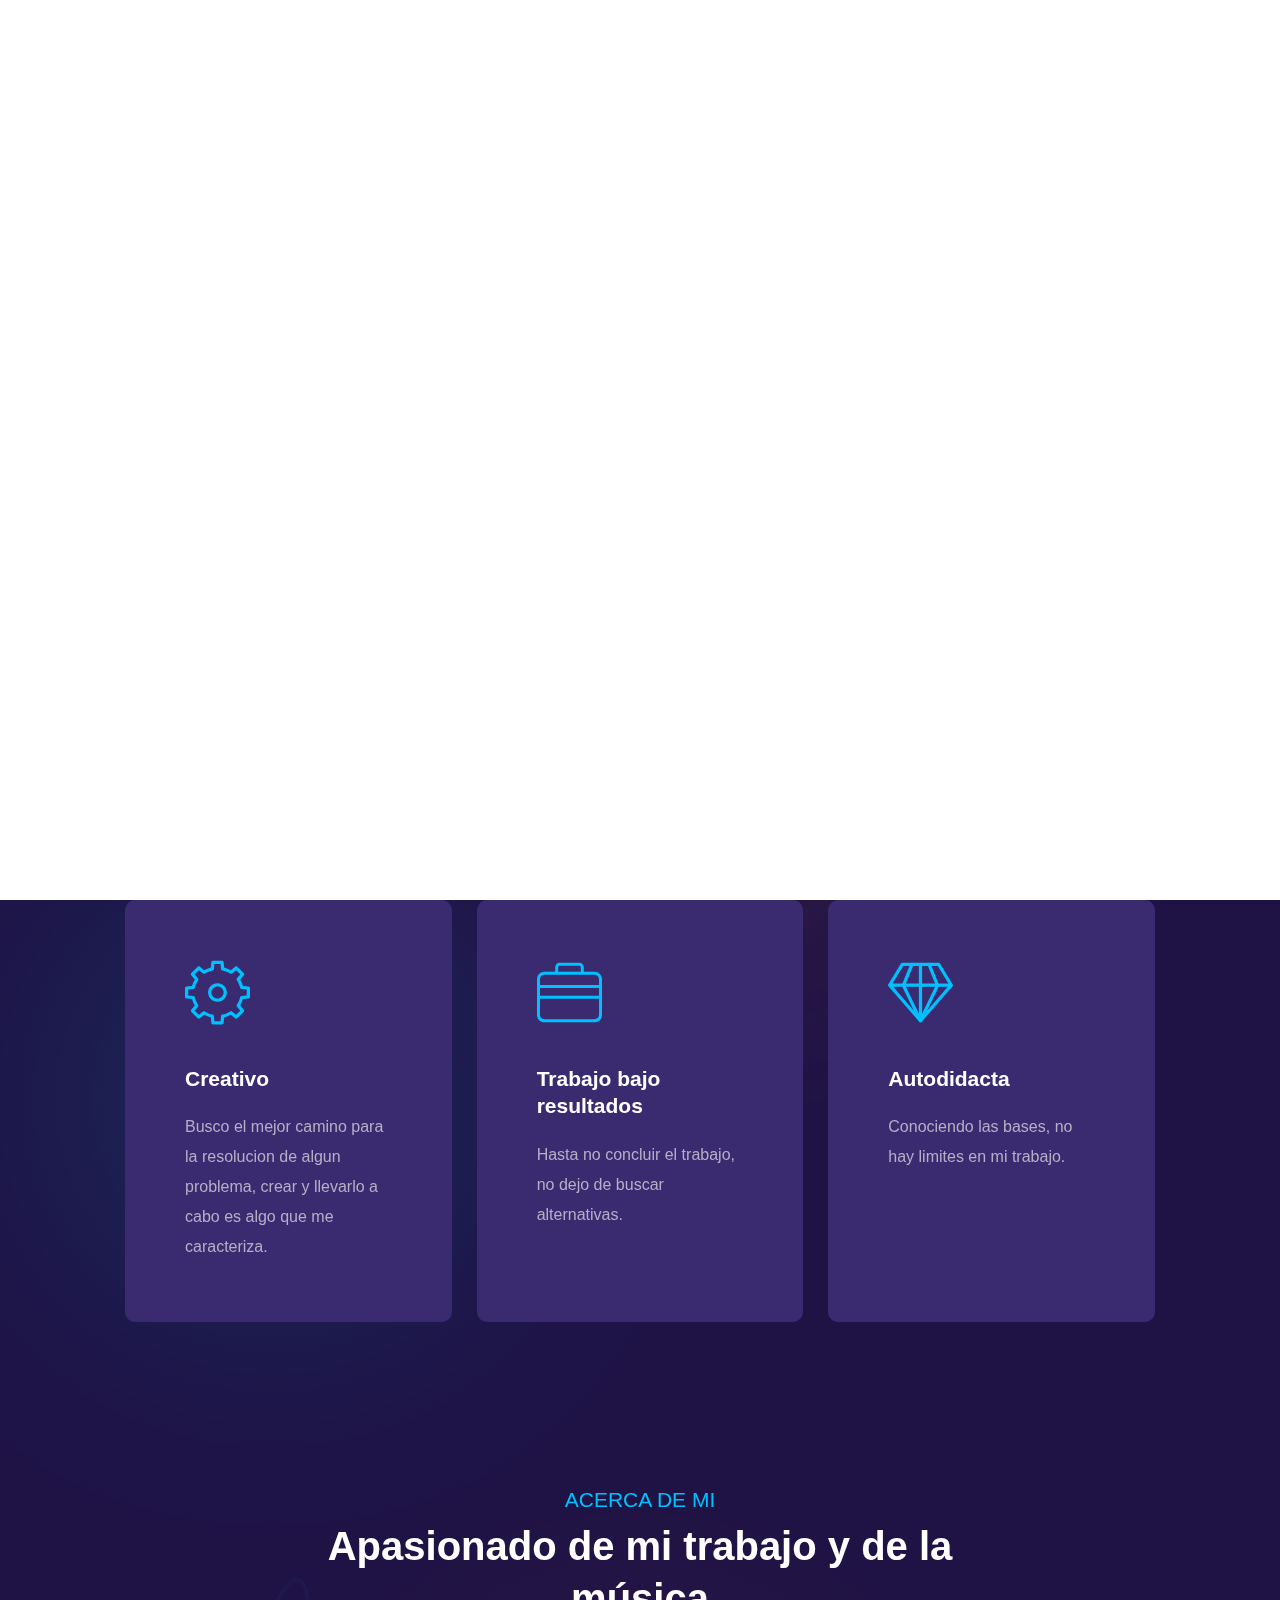
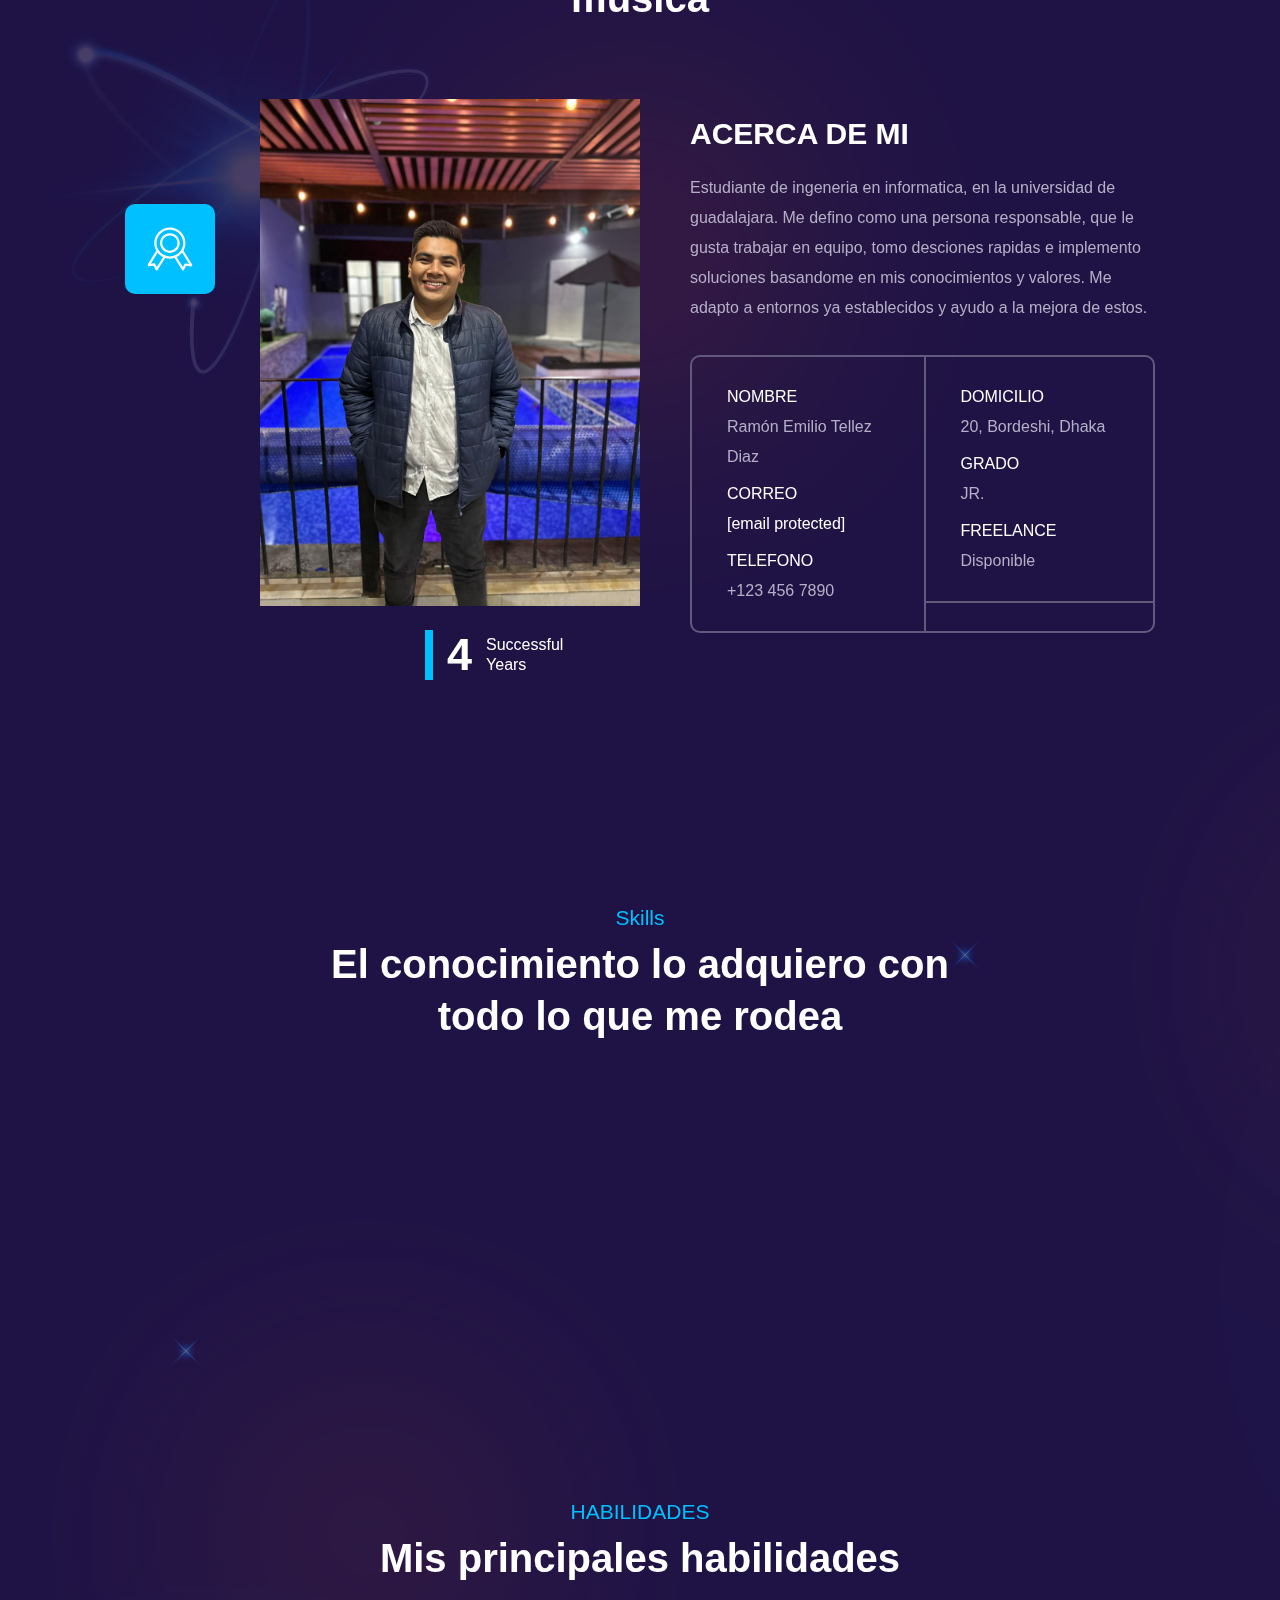
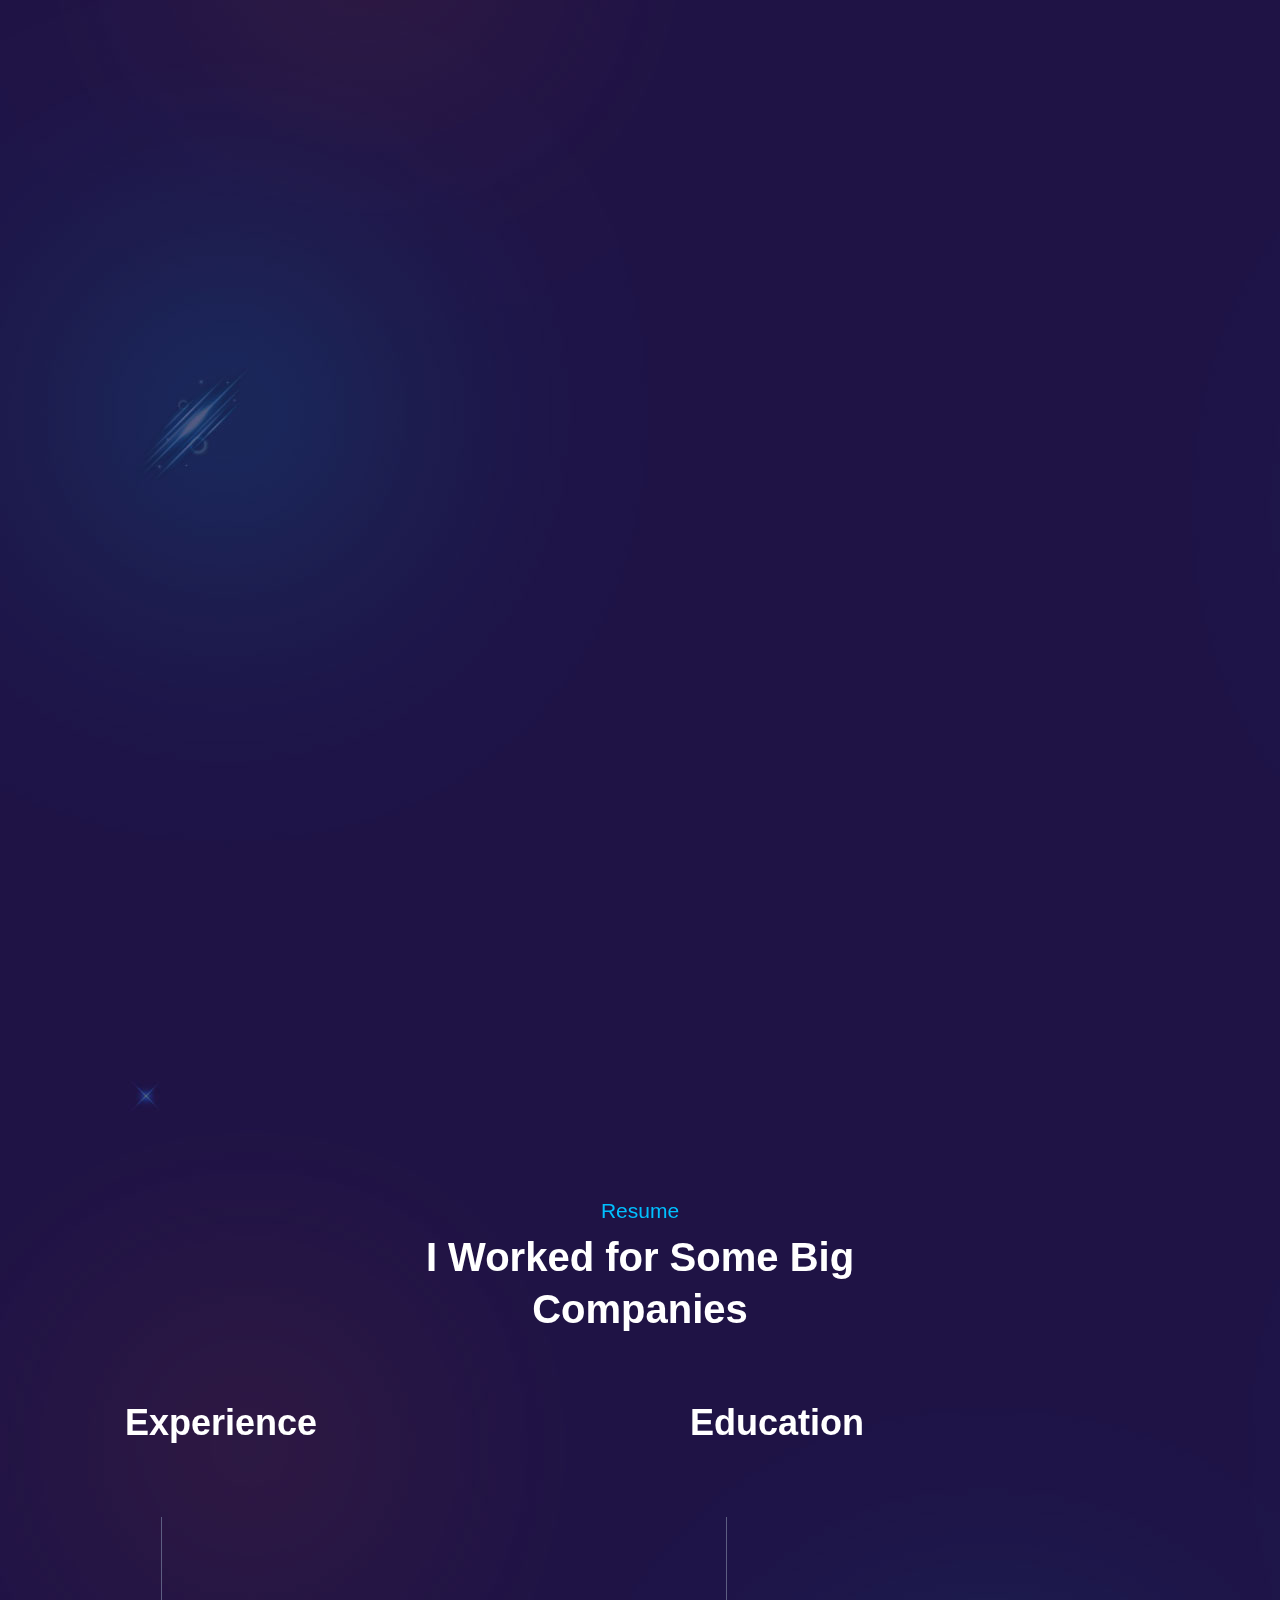
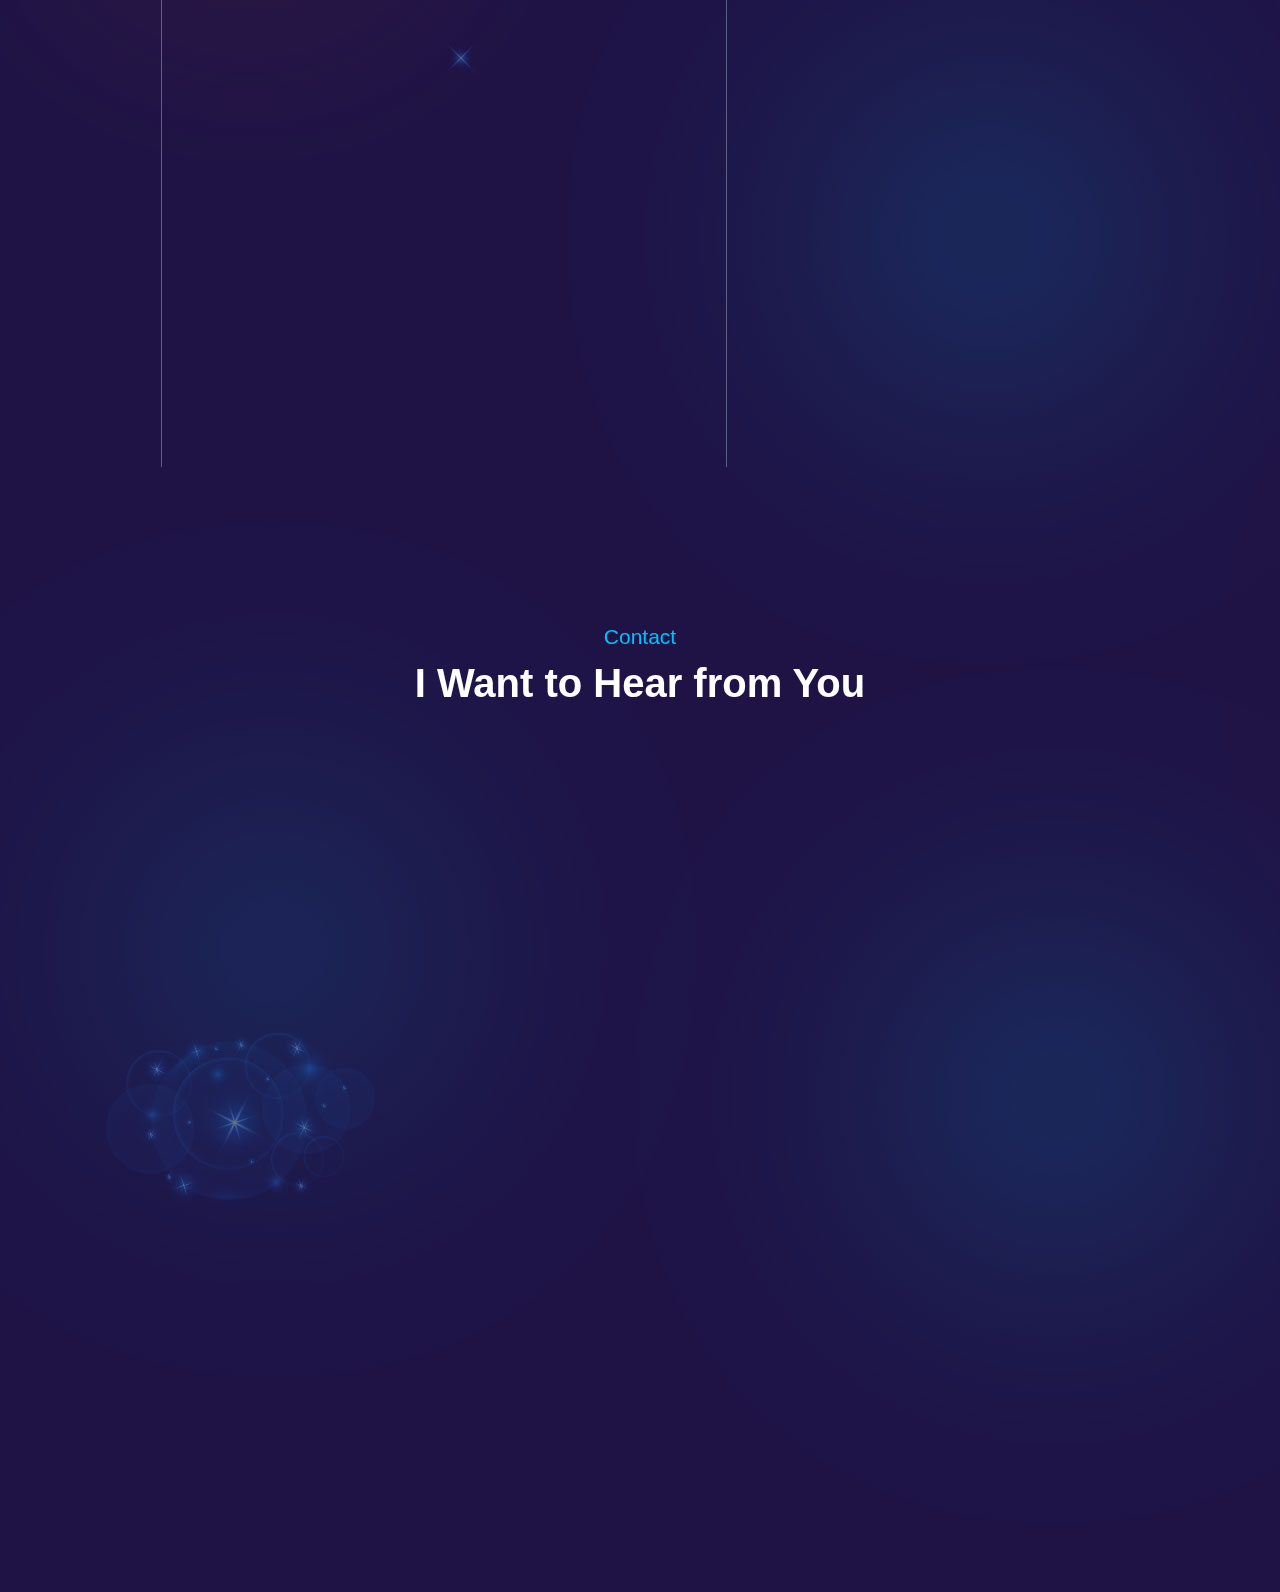
==== commit f5bda643: "final" ====
--- a/index.htm
+++ b/index.htm
@@ -36,9 +36,7 @@
         <div class="foliox_tm_mobile_menu">
             <div class="mobile_menu_inner">
                 <div class="mobile_in">
-                    
-                        <a>RETD</a>
-                    
+                    <h3 class="name">RETD-CV</h3>
                     <div class="trigger">
                         <div class="hamburger hamburger--slider">
                             <div class="hamburger-box">
@@ -297,57 +295,58 @@
             <div class="foliox_tm_services">
                 <div class="container">
                     <div class="foliox_tm_main_title">
-                        <span>Services</span>
-                        <h3>What I Do for My Clients</h3>
+                        <span>HABILIDADES</span>
+                        <h3>Mis principales habilidades</h3>
                     </div>
                     <div class="list">
                         <ul>
                             <li class="wow fadeInUp" data-wow-duration="1s">
                                 <div class="list_inner tilt-effect">
                                     <span class="icon"><img class="svg" src="img/svg/monitor.svg" alt=""></span>
-                                    <h3 class="title">Website Design</h3>
-                                    <p class="text">Kobita tumi sopno charini hoye ersest labo met, consectetur adipi
-                                        ctetur adipisicing eod tempor</p>
+                                    <h3 class="title">Paqueteria ofimaticas</h3>
+                                    <p class="text">Tengo conocimientos solidos en materia de software de oficina, los cuales son Word, Excel,
+                                        Powerpoint, Google sheets, etc.
+                                    </p>
                                 </div>
                             </li>
                             <li class="wow fadeInUp" data-wow-duration="1s" data-wow-delay="0.2s">
                                 <div class="list_inner tilt-effect">
                                     <span class="icon"><img class="svg" src="img/svg/anchor.svg" alt=""></span>
-                                    <h3 class="title">Graphic Design</h3>
-                                    <p class="text">Kobita tumi sopno charini hoye ersest labo met, consectetur adipi
-                                        ctetur adipisicing eod tempor</p>
+                                    <h3 class="title">Fiscal</h3>
+                                    <p class="text">En materia fiscal, lo principal es el manejo del sistema del SAT, 
+                                        el cual lo tengo dominando en una gran parte. </p>
                                 </div>
                             </li>
                             <li class="wow fadeInUp" data-wow-duration="1s" data-wow-delay="0.4s">
                                 <div class="list_inner tilt-effect">
                                     <span class="icon"><img class="svg" src="img/svg/bar.svg" alt=""></span>
-                                    <h3 class="title">Digital Marketing</h3>
-                                    <p class="text">Kobita tumi sopno charini hoye ersest labo met, consectetur adipi
-                                        ctetur adipisicing eod tempor</p>
+                                    <h3 class="title">Contabilidad</h3>
+                                    <p class="text">Mi experiencia contable es en mi actual trabajo, en el cual apoyo en esa area.</p>
                                 </div>
                             </li>
                             <li class="wow fadeInUp" data-wow-duration="1s">
                                 <div class="list_inner tilt-effect">
                                     <span class="icon"><img class="svg" src="img/svg/aim.svg" alt=""></span>
-                                    <h3 class="title">Photography</h3>
-                                    <p class="text">Kobita tumi sopno charini hoye ersest labo met, consectetur adipi
-                                        ctetur adipisicing eod tempor</p>
+                                    <h3 class="title">Desarrollo web</h3>
+                                    <p class="text">Tengo conocimientos en desarrollo web, los cuales constan en desarrollar desde cero un sitio o 
+                                        usar como base una plantilla.
+                                    </p>
                                 </div>
                             </li>
                             <li class="wow fadeInUp" data-wow-duration="1s" data-wow-delay="0.2s">
                                 <div class="list_inner tilt-effect">
                                     <span class="icon"><img class="svg" src="img/svg/avatar.svg" alt=""></span>
-                                    <h3 class="title">Consultancy</h3>
-                                    <p class="text">Kobita tumi sopno charini hoye ersest labo met, consectetur adipi
-                                        ctetur adipisicing eod tempor</p>
+                                    <h3 class="title">Implementacion de apps web</h3>
+                                    <p class="text">He desarrollado sistemas los cuales son basados en php, para el registro y control de informacion 
+                                        dentro de una pagina web. Tambien se como funciona un host para la implementacion de paginas en internet.
+                                    </p>
                                 </div>
                             </li>
                             <li class="wow fadeInUp" data-wow-duration="1s" data-wow-delay="0.4s">
                                 <div class="list_inner tilt-effect">
                                     <span class="icon"><img class="svg" src="img/svg/code.svg" alt=""></span>
-                                    <h3 class="title">Web Development</h3>
-                                    <p class="text">Kobita tumi sopno charini hoye ersest labo met, consectetur adipi
-                                        ctetur adipisicing eod tempor</p>
+                                    <h3 class="title">Idiomas</h3>
+                                    <p class="text">Español (nativo), Ingles intermedio.</p>
                                 </div>
                             </li>
                         </ul>
@@ -453,425 +452,6 @@
                 </div>
             </div>
         </div>
-
-
-        <div class="foliox_tm_section" id="portfolio">
-            <div class="foliox_tm_portfolio">
-                <div class="container">
-                    <div class="foliox_tm_main_title">
-                        <span>Portfolio</span>
-                        <h3>What I Do for My Clients</h3>
-                    </div>
-                    <div class="portfolio_filter">
-                        <ul>
-                            <li><a href="#" class="current" data-filter="*">All</a></li>
-                            <li><a href="#" data-filter=".youtube">Youtube</a></li>
-                            <li><a href="#" data-filter=".vimeo">Vimeo</a></li>
-                            <li><a href="#" data-filter=".soundcloud">Soundcloud</a></li>
-                            <li><a href="#" data-filter=".popup">Popup</a></li>
-                            <li><a href="#" data-filter=".content">Content</a></li>
-                        </ul>
-                    </div>
-                    <div class="portfolio_list wow fadeInUp" data-wow-duration="1s" data-wow-delay="0.2s">
-                        <ul class="gallery_zoom">
-                            <li class="youtube">
-                                <div class="list_inner tilt-effect">
-                                    <div class="image">
-                                        <img src="img/thumbs/1-1.jpg" alt="">
-                                        <div class="main" data-img-url="img/portfolio/1.jpg"></div>
-                                    </div>
-                                    <div class="details">
-                                        <h3>Axe Droow</h3>
-                                        <span>Youtube</span>
-                                    </div>
-                                    <a class="foliox_tm_full_link popup-youtube"
-                                        href="https://www.youtube.com/watch?v=7e90gBu4pas"></a>
-                                </div>
-                            </li>
-                            <li class="vimeo">
-                                <div class="list_inner tilt-effect">
-                                    <div class="image">
-                                        <img src="img/thumbs/1-1.jpg" alt="">
-                                        <div class="main" data-img-url="img/portfolio/2.jpg"></div>
-                                    </div>
-                                    <div class="details">
-                                        <h3>Mockup Clock</h3>
-                                        <span>Vimeo</span>
-                                    </div>
-                                    <a class="foliox_tm_full_link popup-vimeo" href="https://vimeo.com/337293658"></a>
-                                </div>
-                            </li>
-                            <li class="soundcloud">
-                                <div class="list_inner tilt-effect">
-                                    <div class="image">
-                                        <img src="img/thumbs/1-1.jpg" alt="">
-                                        <div class="main" data-img-url="img/portfolio/3.jpg"></div>
-                                    </div>
-                                    <div class="details">
-                                        <h3>Afra Porter</h3>
-                                        <span>Soundcloud</span>
-                                    </div>
-                                    <a class="foliox_tm_full_link soundcloude_link mfp-iframe audio"
-                                        href="https://w.soundcloud.com/player/?url=https%3A//api.soundcloud.com/tracks/471954807&color=%23ff5500&auto_play=true&hide_related=false&show_comments=true&show_user=true&show_reposts=false&show_teaser=true&visual=true"></a>
-                                </div>
-                            </li>
-                            <li class="popup">
-                                <div class="list_inner tilt-effect">
-                                    <div class="image">
-                                        <img src="img/thumbs/1-1.jpg" alt="">
-                                        <div class="main" data-img-url="img/portfolio/4.jpg"></div>
-                                    </div>
-                                    <div class="details">
-                                        <h3>Good Idea</h3>
-                                        <span>Popup</span>
-                                    </div>
-                                    <a class="foliox_tm_full_link zoom" href="img/portfolio/4.jpg"></a>
-                                </div>
-                            </li>
-                            <li class="popup">
-                                <div class="list_inner tilt-effect">
-                                    <div class="image">
-                                        <img src="img/thumbs/1-1.jpg" alt="">
-                                        <div class="main" data-img-url="img/portfolio/5.jpg"></div>
-                                    </div>
-                                    <div class="details">
-                                        <h3>Magic Art</h3>
-                                        <span>Popup</span>
-                                    </div>
-                                    <a class="foliox_tm_full_link zoom" href="img/portfolio/5.jpg"></a>
-                                </div>
-                            </li>
-                            <li class="content">
-                                <div class="list_inner tilt-effect">
-                                    <div class="image">
-                                        <img src="img/thumbs/1-1.jpg" alt="">
-                                        <div class="main" data-img-url="img/portfolio/6.jpg"></div>
-                                    </div>
-                                    <div class="details">
-                                        <h3>Creative Design</h3>
-                                        <span>Content</span>
-                                    </div>
-                                    <a class="foliox_tm_full_link portfolio_popup" href="#"></a>
-
-                                    <div class="hidden_content">
-                                        <div class="popup_details">
-                                            <div class="main_details">
-                                                <div class="textbox">
-                                                    <p>We live in a world where we need to move quickly and iterate on
-                                                        our ideas as flexibly as possible.</p>
-                                                    <p>Mockups are useful both for the creative phase of the project -
-                                                        for instance when you're trying to figure out your user flows or
-                                                        the proper visual hierarchy - and the production phase when they
-                                                        phase when they will represent the target product. Building
-                                                        mockups strikes the ideal balance ease of modification.</p>
-                                                </div>
-                                                <div class="detailbox">
-                                                    <ul>
-                                                        <li>
-                                                            <span class="first">Client</span>
-                                                            <span>Alvaro Morata</span>
-                                                        </li>
-                                                        <li>
-                                                            <span class="first">Category</span>
-                                                            <span><a href="#">Content</a></span>
-                                                        </li>
-                                                        <li>
-                                                            <span class="first">Date</span>
-                                                            <span>October 07, 2022</span>
-                                                        </li>
-                                                    </ul>
-                                                </div>
-                                            </div>
-                                            <div class="additional_images">
-                                                <ul>
-                                                    <li>
-                                                        <div class="list_inner">
-                                                            <div class="my_image">
-                                                                <img src="img/thumbs/4-2.jpg" alt="">
-                                                                <div class="main" data-img-url="img/portfolio/1.jpg">
-                                                                </div>
-                                                            </div>
-                                                        </div>
-                                                    </li>
-                                                    <li>
-                                                        <div class="list_inner">
-                                                            <div class="my_image">
-                                                                <img src="img/thumbs/4-2.jpg" alt="">
-                                                                <div class="main" data-img-url="img/portfolio/2.jpg">
-                                                                </div>
-                                                            </div>
-                                                        </div>
-                                                    </li>
-                                                    <li>
-                                                        <div class="list_inner">
-                                                            <div class="my_image">
-                                                                <img src="img/thumbs/4-2.jpg" alt="">
-                                                                <div class="main" data-img-url="img/portfolio/3.jpg">
-                                                                </div>
-                                                            </div>
-                                                        </div>
-                                                    </li>
-                                                </ul>
-                                            </div>
-                                        </div>
-                                    </div>
-
-                                </div>
-                            </li>
-                        </ul>
-                    </div>
-                </div>
-            </div>
-        </div>
-
-
-        <div class="foliox_tm_section">
-            <div class="foliox_tm_testimonials">
-                <div class="container">
-                    <div class="foliox_tm_main_title">
-                        <span>Testimonials</span>
-                        <h3>What Clients Say</h3>
-                    </div>
-                    <div class="list_wrapper">
-                        <div class="total">
-                            <div class="in wow fadeInUp" data-wow-duration="1s">
-                                <ul class="owl-carousel owl-theme">
-                                    <li>
-                                        <div class="icon">
-                                            <img class="svg" src="img/svg/quote.svg" alt="">
-                                        </div>
-                                        <div class="text">
-                                            <p>I rarely like to write reviews, but the Marketify team truly deserve a
-                                                standing ovation for their customer support, customisation and most
-                                                importantly, friendliness and professionalism. Many thanks once again
-                                                for everything and hope that I get to deal with you again in the near
-                                                future.</p>
-                                        </div>
-                                        <div class="short">
-                                            <div class="image">
-                                                <div class="main" data-img-url="img/testimonials/1.jpg"></div>
-                                            </div>
-                                            <div class="detail">
-                                                <h3>Keita Smith</h3>
-                                                <span>ABC Group</span>
-                                            </div>
-                                        </div>
-                                    </li>
-                                    <li>
-                                        <div class="icon">
-                                            <img class="svg" src="img/svg/quote.svg" alt="">
-                                        </div>
-                                        <div class="text">
-                                            <p>Really the Code Quality, Customer Support, and design are awesome and its
-                                                good support they are giving. They give an instant solution to our
-                                                needs. Really awesome. I will strongly recommend to my friends. Simply
-                                                amazing team and amazing theme! Thank you from United States of America!
-                                            </p>
-                                        </div>
-                                        <div class="short">
-                                            <div class="image">
-                                                <div class="main" data-img-url="img/testimonials/2.jpg"></div>
-                                            </div>
-                                            <div class="detail">
-                                                <h3>Mike Anderson</h3>
-                                                <span>Vivaco Studio</span>
-                                            </div>
-                                        </div>
-                                    </li>
-                                    <li>
-                                        <div class="icon">
-                                            <img class="svg" src="img/svg/quote.svg" alt="">
-                                        </div>
-                                        <div class="text">
-                                            <p>Loved the template design, documentation, customizability and the
-                                                customer support from Marketify team! I am a noob in programming with
-                                                very little knowledge about coding but the Marketify team helped me to
-                                                launch my resume website successfully. Much recommended!</p>
-                                        </div>
-                                        <div class="short">
-                                            <div class="image">
-                                                <div class="main" data-img-url="img/testimonials/3.jpg"></div>
-                                            </div>
-                                            <div class="detail">
-                                                <h3>Alan Walker</h3>
-                                                <span>Web Designer</span>
-                                            </div>
-                                        </div>
-                                    </li>
-                                </ul>
-                            </div>
-                        </div>
-                    </div>
-                </div>
-            </div>
-        </div>
-
-
-        <div class="foliox_tm_section">
-            <div class="foliox_tm_partners">
-                <div class="container">
-                    <div class="partners_list tilt-effect wow fadeInUp" data-wow-duration="1s">
-                        <ul class="owl-carousel">
-                            <li class="item">
-                                <img src="img/partners/1.png" alt="">
-                            </li>
-                            <li class="item">
-                                <img src="img/partners/2.png" alt="">
-                            </li>
-                            <li class="item">
-                                <img src="img/partners/3.png" alt="">
-                            </li>
-                            <li class="item">
-                                <img src="img/partners/4.png" alt="">
-                            </li>
-                            <li class="item">
-                                <img src="img/partners/5.png" alt="">
-                            </li>
-                            <li class="item">
-                                <img src="img/partners/6.png" alt="">
-                            </li>
-                            <li class="item">
-                                <img src="img/partners/7.png" alt="">
-                            </li>
-                        </ul>
-                    </div>
-                </div>
-            </div>
-        </div>
-
-
-        <div class="foliox_tm_section" id="blog">
-            <div class="foliox_tm_news">
-                <div class="container">
-                    <div class="foliox_tm_main_title">
-                        <span>Blog</span>
-                        <h3>Latest Blog Posts</h3>
-                    </div>
-                    <div class="news_list">
-                        <ul>
-                            <li class="wow fadeInUp" data-wow-duration="1s">
-                                <div class="list_inner tilt-effect">
-                                    <div class="image">
-                                        <img src="img/thumbs/42-29.jpg" alt="">
-                                        <div class="main" data-img-url="img/news/1.jpg"></div>
-                                        <a class="foliox_tm_full_link" href="#"></a>
-                                    </div>
-                                    <div class="details">
-                                        <div class="meta">
-                                            <p><a href="#">Branding</a> August 27, 2022</p>
-                                        </div>
-                                        <div class="title">
-                                            <h3><a href="#">When the musics over turn off the light now</a></h3>
-                                        </div>
-                                    </div>
-
-                                    <div class="news_hidden_details">
-                                        <div class="news_popup_informations">
-                                            <div class="text">
-                                                <p>Foliox is a leading web design agency with an award-winning design
-                                                    team that creates innovative, effective websites that capture your
-                                                    brand, improve your conversion rates, and maximize your revenue to
-                                                    help grow your business and achieve your goals.</p>
-                                                <p>In today’s digital world, your website is the first interaction
-                                                    consumers have with your business. That's why almost 95 percent of a
-                                                    user’s first impression relates to web design. It’s also why web
-                                                    design services can have an immense impact on your company’s bottom
-                                                    line.</p>
-                                                <p>That’s why more companies are not only reevaluating their website’s
-                                                    design but also partnering with Foliox, the web design agency that’s
-                                                    driven more than $2.4 billion in revenue for its clients. With over
-                                                    50 web design awards under our belt, we're confident we can design a
-                                                    custom website that drives sales for your unique business.</p>
-                                            </div>
-                                        </div>
-                                    </div>
-
-                                </div>
-                            </li>
-                            <li class="wow fadeInUp" data-wow-duration="1s" data-wow-delay="0.2s">
-                                <div class="list_inner tilt-effect">
-                                    <div class="image">
-                                        <img src="img/thumbs/42-29.jpg" alt="">
-                                        <div class="main" data-img-url="img/news/2.jpg"></div>
-                                        <a class="foliox_tm_full_link" href="#"></a>
-                                    </div>
-                                    <div class="details">
-                                        <div class="meta">
-                                            <p><a href="#">Design</a> August 20, 2022</p>
-                                        </div>
-                                        <div class="title">
-                                            <h3><a href="#">How good designers can collaborate better</a></h3>
-                                        </div>
-                                    </div>
-
-                                    <div class="news_hidden_details">
-                                        <div class="news_popup_informations">
-                                            <div class="text">
-                                                <p>Foliox is a leading web design agency with an award-winning design
-                                                    team that creates innovative, effective websites that capture your
-                                                    brand, improve your conversion rates, and maximize your revenue to
-                                                    help grow your business and achieve your goals.</p>
-                                                <p>In today’s digital world, your website is the first interaction
-                                                    consumers have with your business. That's why almost 95 percent of a
-                                                    user’s first impression relates to web design. It’s also why web
-                                                    design services can have an immense impact on your company’s bottom
-                                                    line.</p>
-                                                <p>That’s why more companies are not only reevaluating their website’s
-                                                    design but also partnering with Foliox, the web design agency that’s
-                                                    driven more than $2.4 billion in revenue for its clients. With over
-                                                    50 web design awards under our belt, we're confident we can design a
-                                                    custom website that drives sales for your unique business.</p>
-                                            </div>
-                                        </div>
-                                    </div>
-
-                                </div>
-                            </li>
-                            <li class="wow fadeInUp" data-wow-duration="1s" data-wow-delay="0.4s">
-                                <div class="list_inner tilt-effect">
-                                    <div class="image">
-                                        <img src="img/thumbs/42-29.jpg" alt="">
-                                        <div class="main" data-img-url="img/news/3.jpg"></div>
-                                        <a class="foliox_tm_full_link" href="#"></a>
-                                    </div>
-                                    <div class="details">
-                                        <div class="meta">
-                                            <p><a href="#">Cyber</a> August 12, 2022</p>
-                                        </div>
-                                        <div class="title">
-                                            <h3><a href="#">How to be appreciated for your hard work</a></h3>
-                                        </div>
-                                    </div>
-
-                                    <div class="news_hidden_details">
-                                        <div class="news_popup_informations">
-                                            <div class="text">
-                                                <p>Foliox is a leading web design agency with an award-winning design
-                                                    team that creates innovative, effective websites that capture your
-                                                    brand, improve your conversion rates, and maximize your revenue to
-                                                    help grow your business and achieve your goals.</p>
-                                                <p>In today’s digital world, your website is the first interaction
-                                                    consumers have with your business. That's why almost 95 percent of a
-                                                    user’s first impression relates to web design. It’s also why web
-                                                    design services can have an immense impact on your company’s bottom
-                                                    line.</p>
-                                                <p>That’s why more companies are not only reevaluating their website’s
-                                                    design but also partnering with Foliox, the web design agency that’s
-                                                    driven more than $2.4 billion in revenue for its clients. With over
-                                                    50 web design awards under our belt, we're confident we can design a
-                                                    custom website that drives sales for your unique business.</p>
-                                            </div>
-                                        </div>
-                                    </div>
-
-                                </div>
-                            </li>
-                        </ul>
-                    </div>
-                </div>
-            </div>
-        </div>
-
 
         <div class="foliox_tm_section" id="contact">
             <div class="foliox_tm_contact">
@@ -951,32 +531,9 @@
 
 
         <div class="foliox_tm_section">
-            <div class="foliox_tm_subscribe">
-                <div class="container">
-                    <div class="inner tilt-effect">
-                        <div class="left wow fadeInLeft" data-wow-duration="1s">
-                            <span class="subtitle">Subscribe Now</span>
-                            <h3 class="title">Get My Newsletter</h3>
-                            <p class="text">Get latest news, tips and trics in your inbox</p>
-                        </div>
-                        <div class="right wow fadeInRight" data-wow-duration="1s">
-                            <div class="field">
-                                <input type="text" placeholder="Your email here">
-                                <input type="submit" value="Send Now">
-                            </div>
-                        </div>
-                    </div>
-                </div>
-            </div>
-        </div>
-
-
-        <div class="foliox_tm_section">
             <div class="foliox_tm_copyright">
                 <div class="container">
-                    <p class="wow fadeInUp" data-wow-duration="1s">Developed with love by <a
-                            href="https://themeforest.net/user/marketify/portfolio" target="_blank">Marketify</a> &copy;
-                        2022</p>
+                    <p class="wow fadeInUp" data-wow-duration="1s">Desarrollado por RETD &copy; 2023</p>
                 </div>
             </div>
         </div>
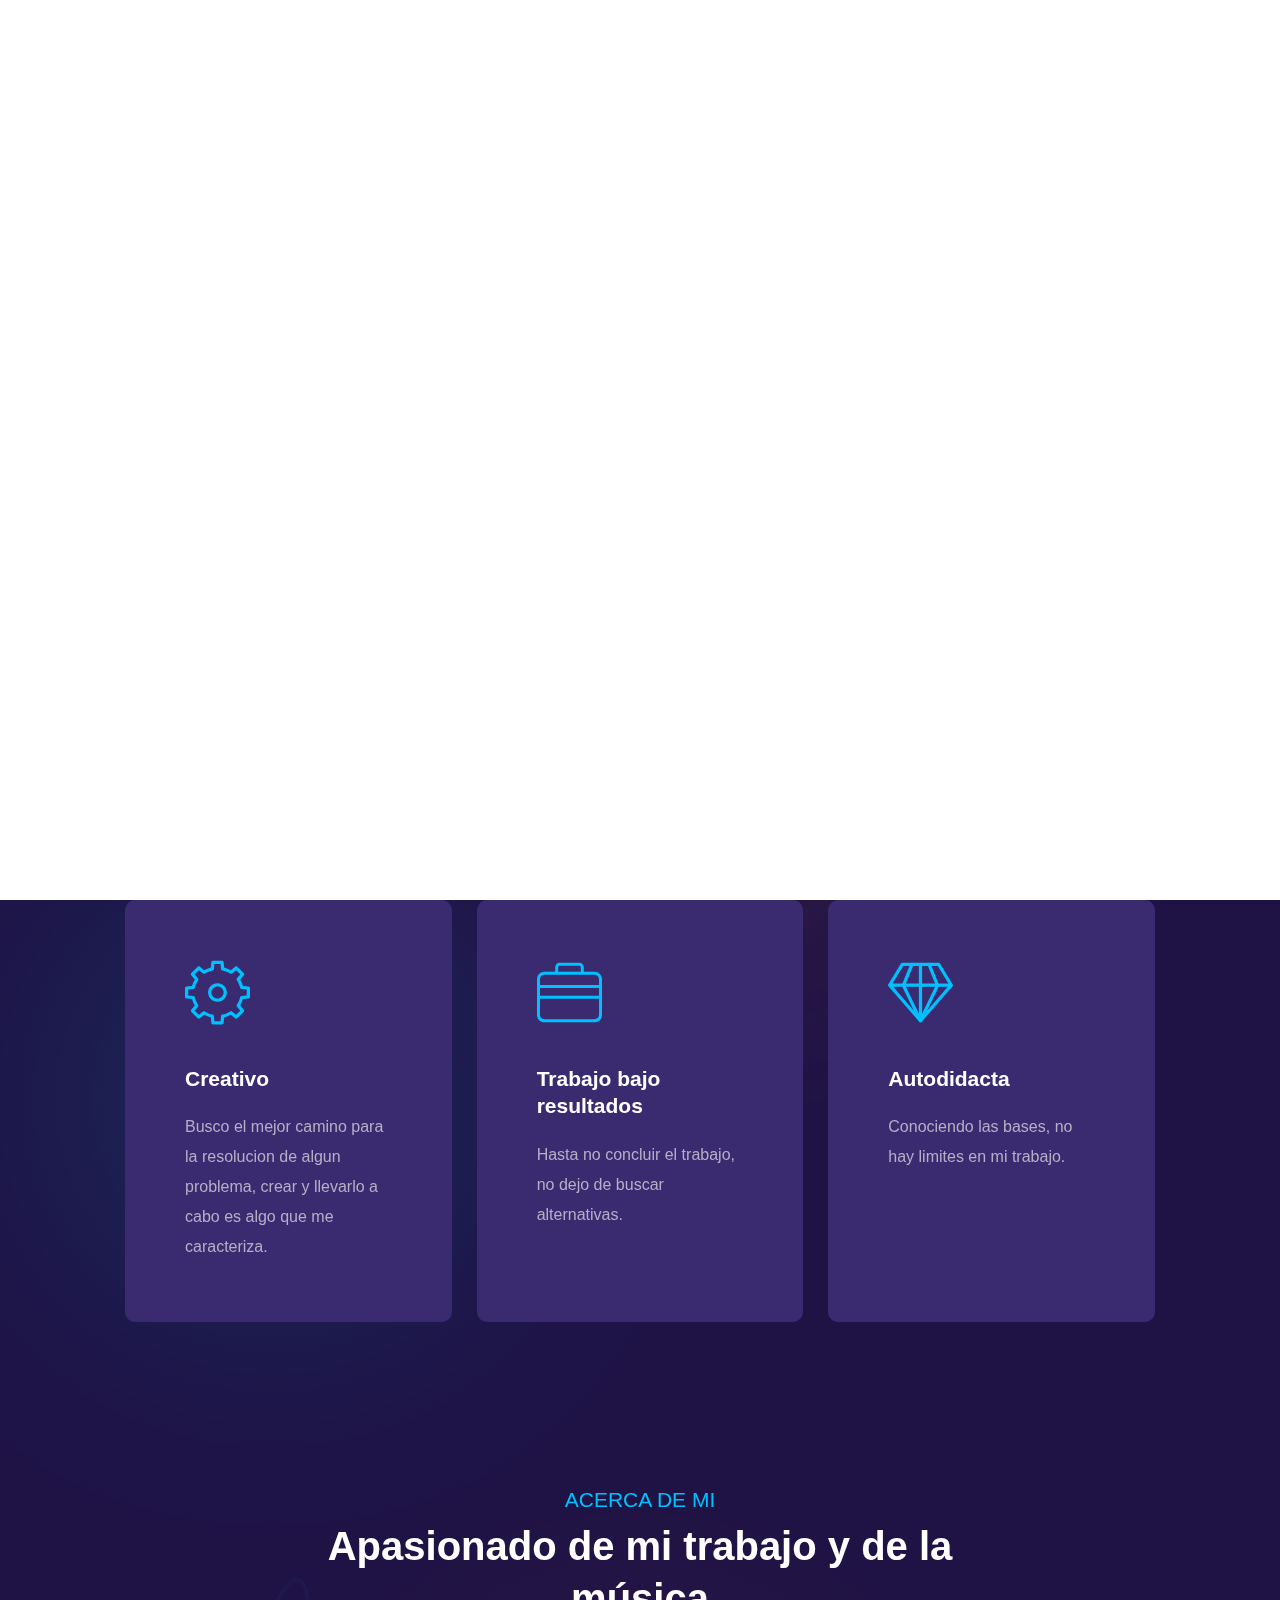
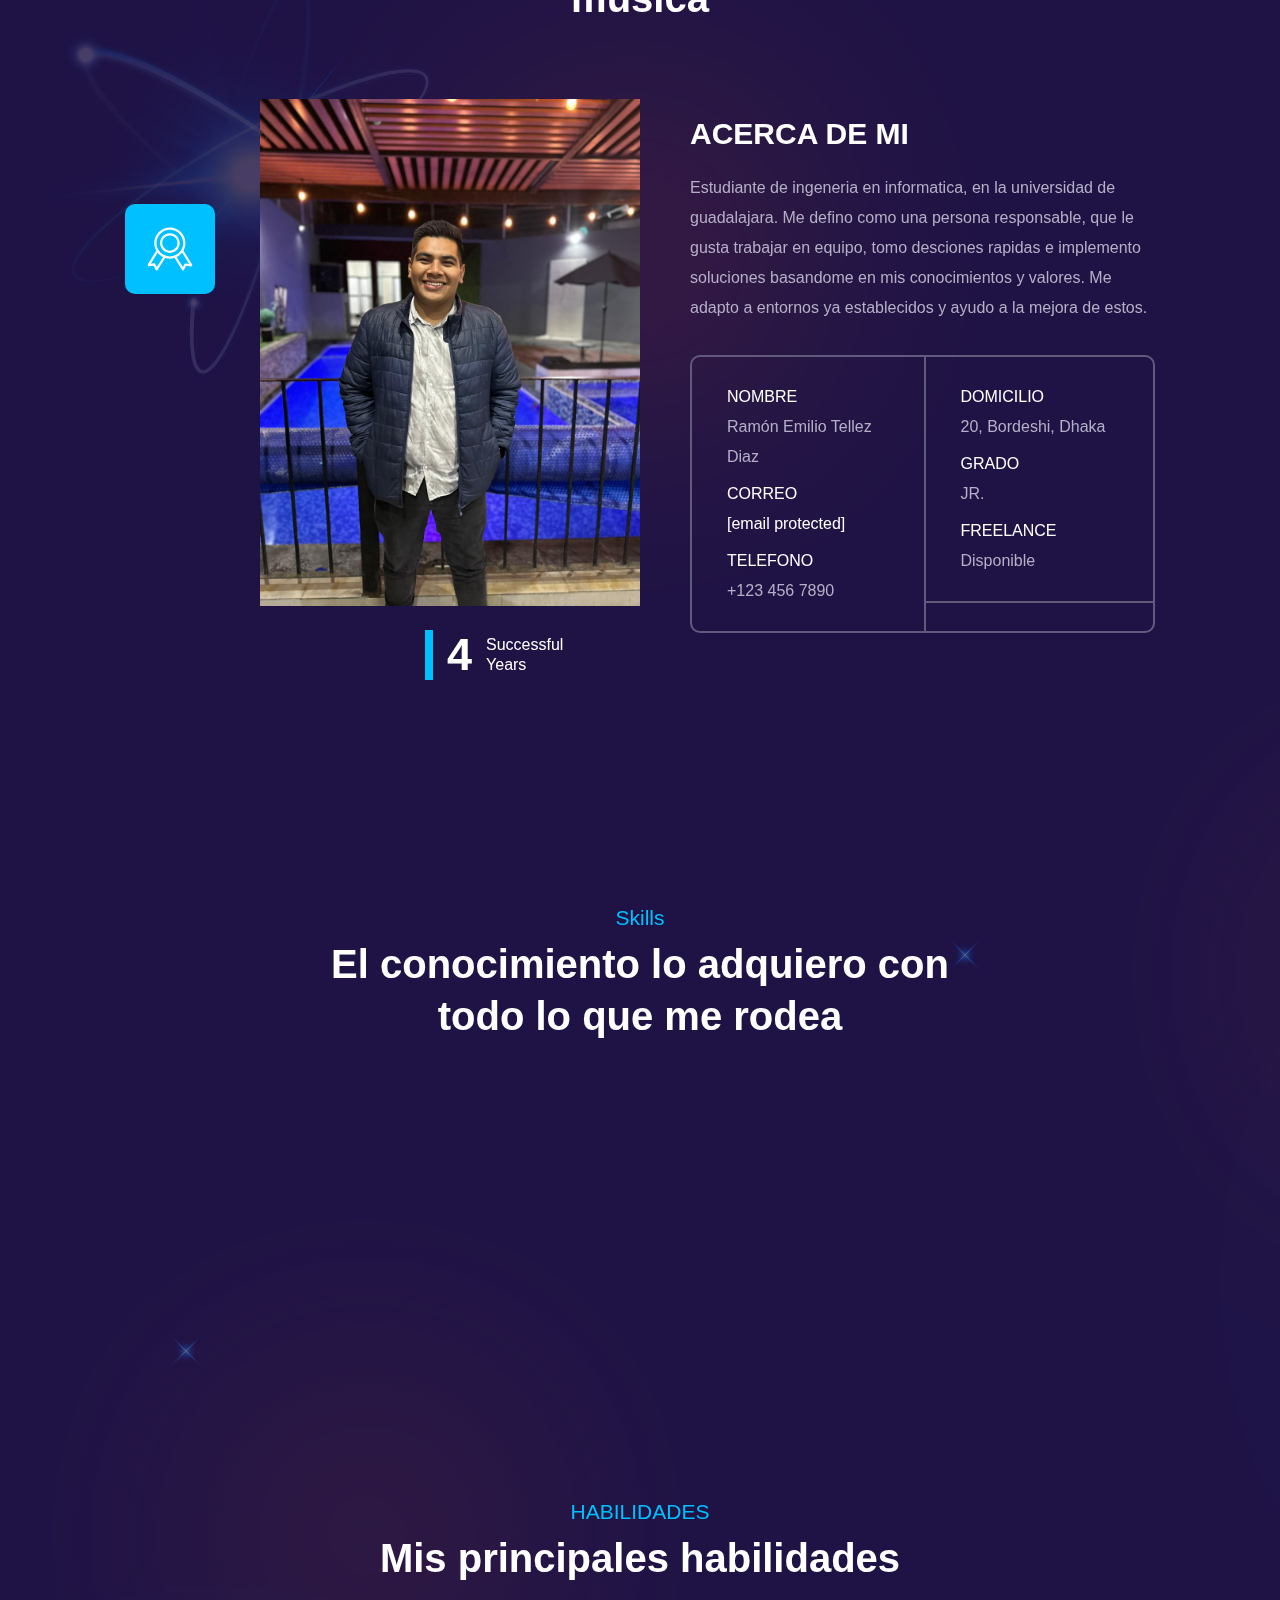
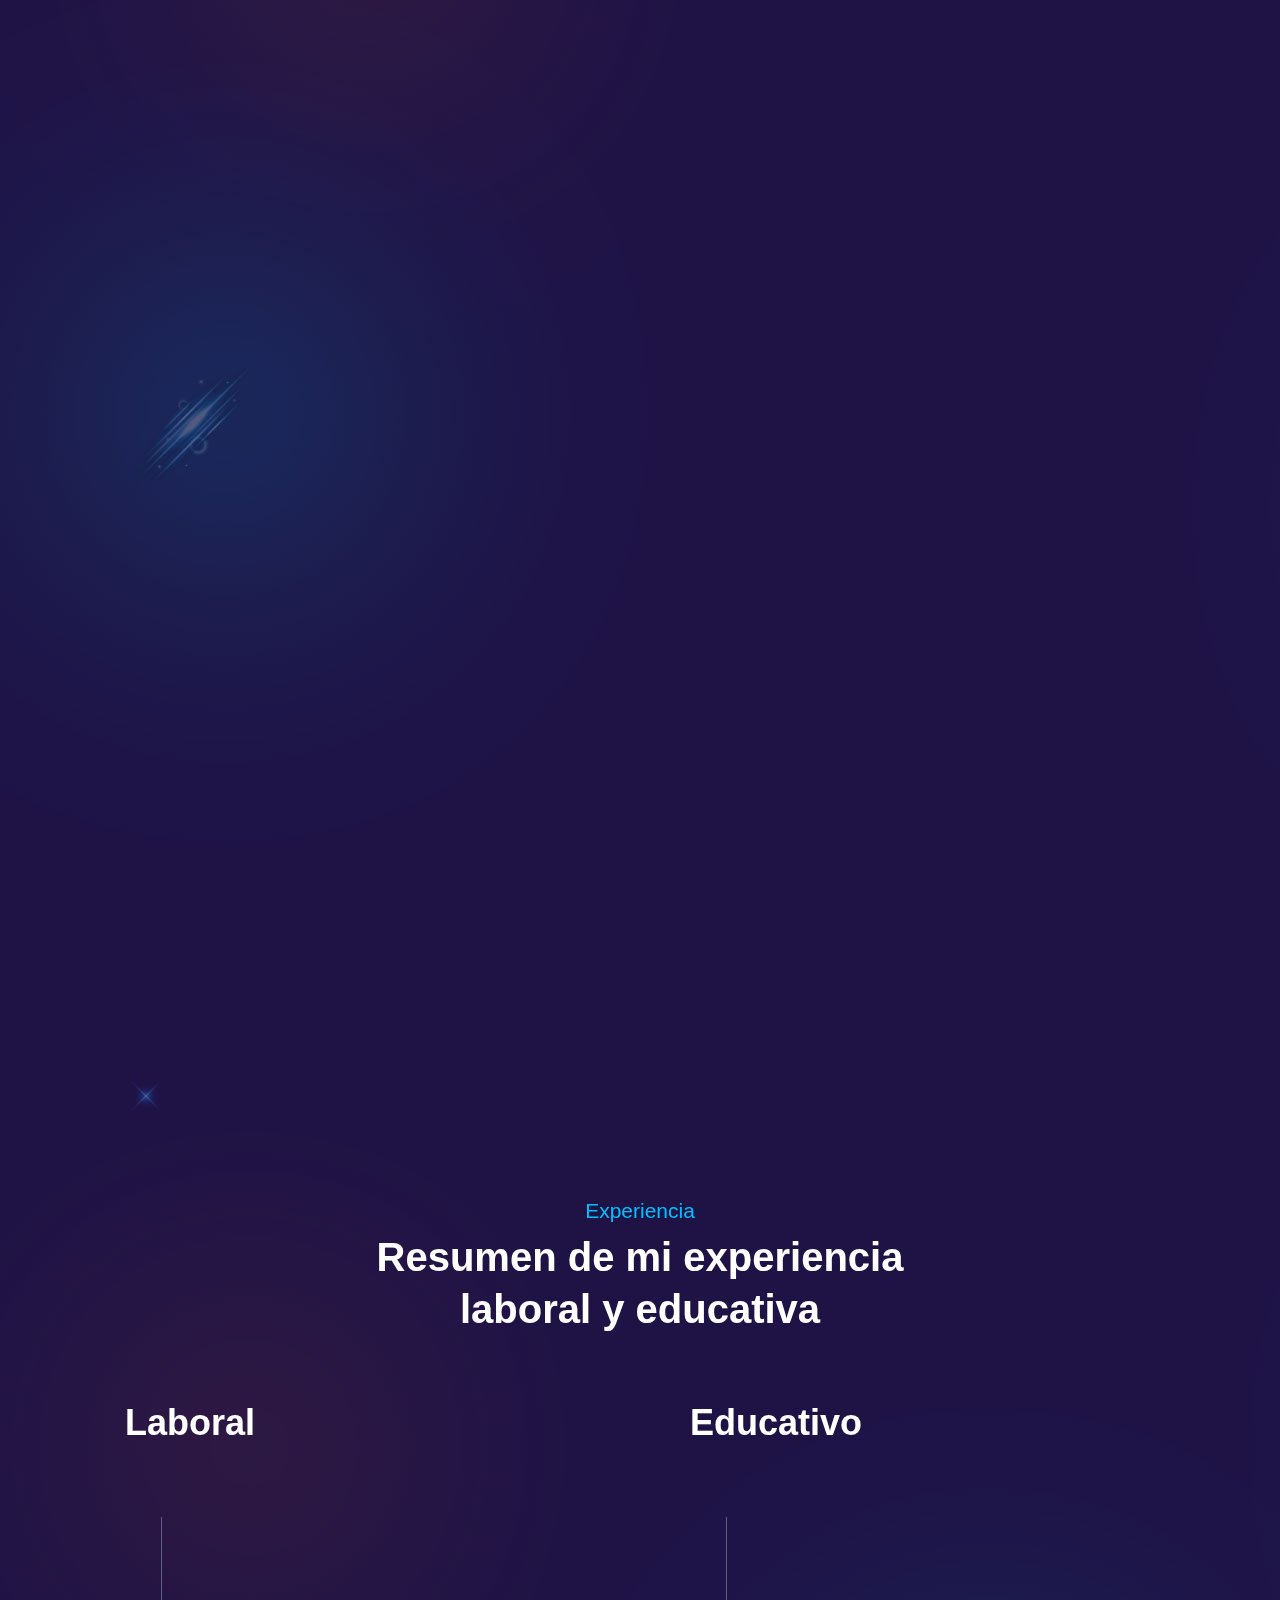
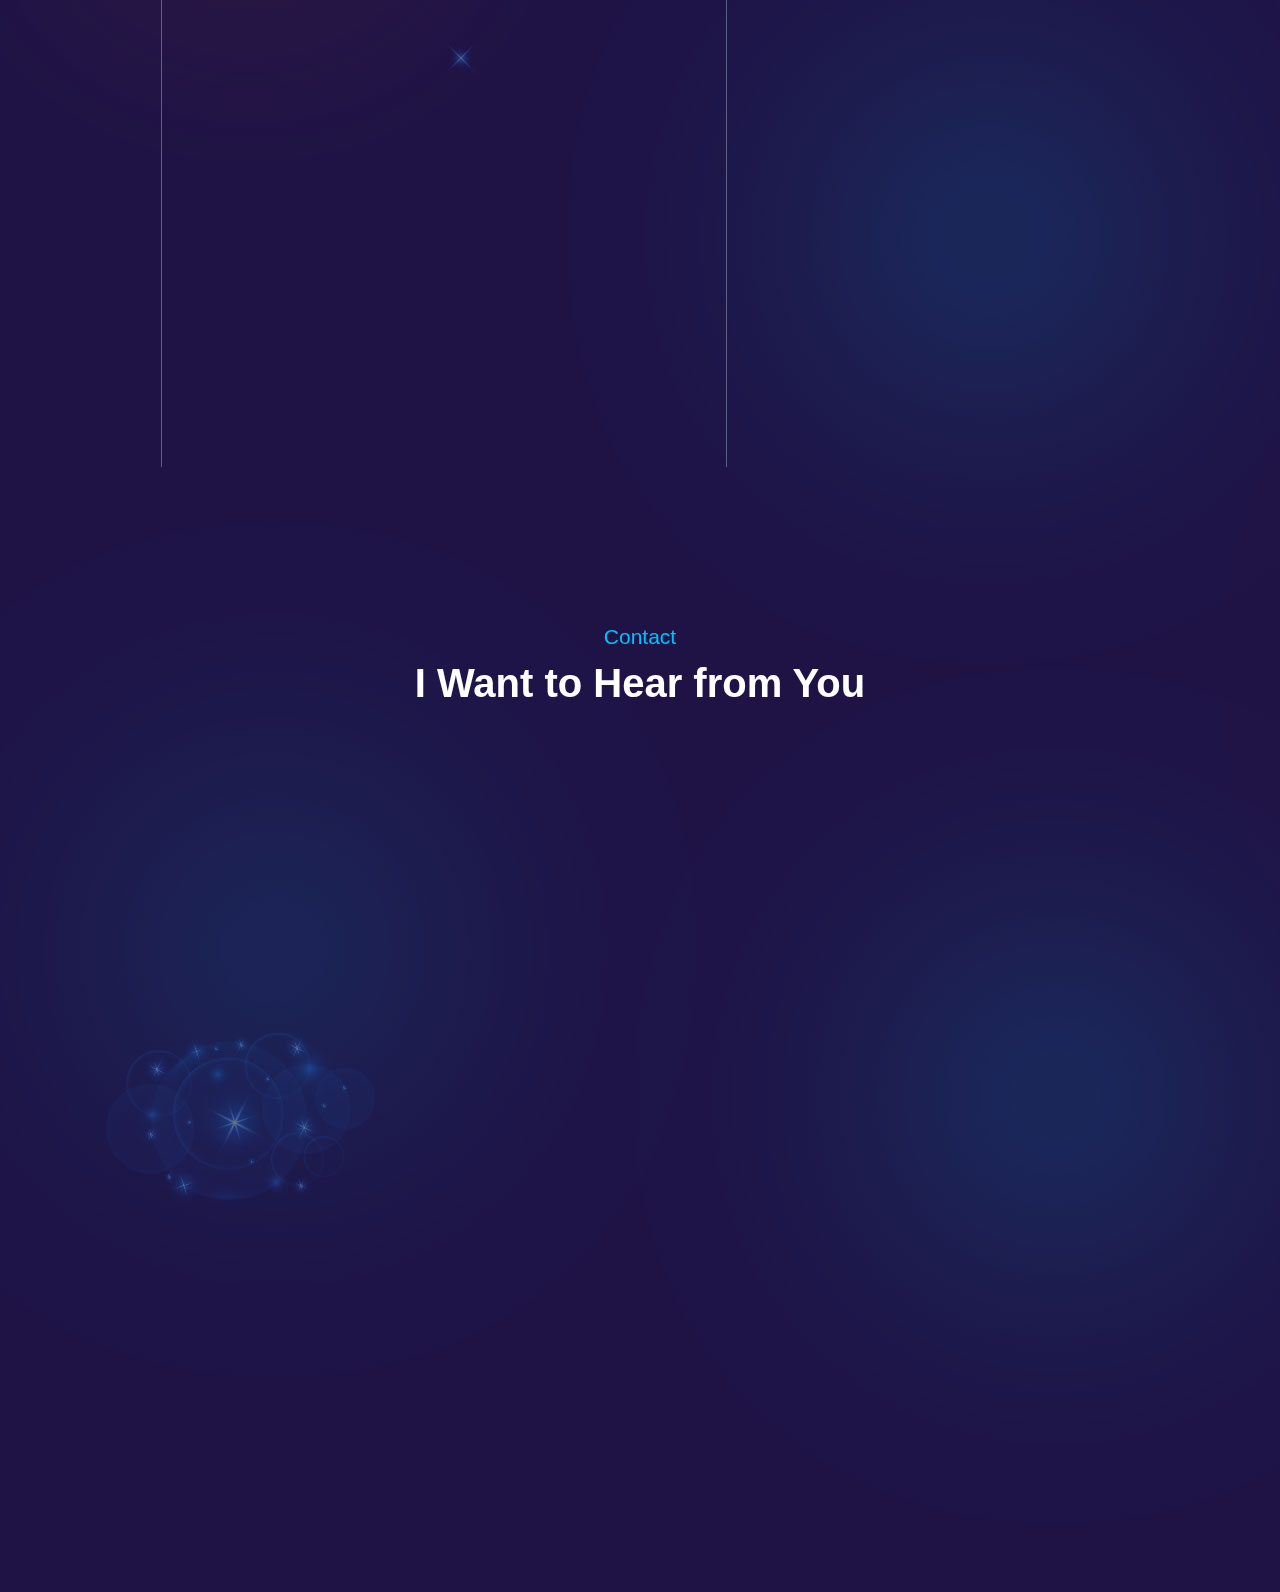
==== commit 76227e98: "final2" ====
--- a/index.htm
+++ b/index.htm
@@ -36,7 +36,7 @@
         <div class="foliox_tm_mobile_menu">
             <div class="mobile_menu_inner">
                 <div class="mobile_in">
-                    <h3 class="name">RETD-CV</h3>
+                    <h3 class="name">RETD CV</h3>
                     <div class="trigger">
                         <div class="hamburger hamburger--slider">
                             <div class="hamburger-box">
@@ -360,13 +360,13 @@
             <div class="foliox_tm_resume">
                 <div class="container">
                     <div class="foliox_tm_main_title">
-                        <span>Resume</span>
-                        <h3>I Worked for Some Big Companies</h3>
+                        <span>Experiencia</span>
+                        <h3>Resumen de mi experiencia laboral y educativa</h3>
                     </div>
                     <div class="wrapper">
                         <div class="left">
                             <div class="title">
-                                <h3>Experience</h3>
+                                <h3>Laboral</h3>
                             </div>
                             <div class="resume_list">
                                 <ul>
@@ -408,7 +408,7 @@
                         </div>
                         <div class="right">
                             <div class="title">
-                                <h3>Education</h3>
+                                <h3>Educativo</h3>
                             </div>
                             <div class="resume_list">
                                 <ul>
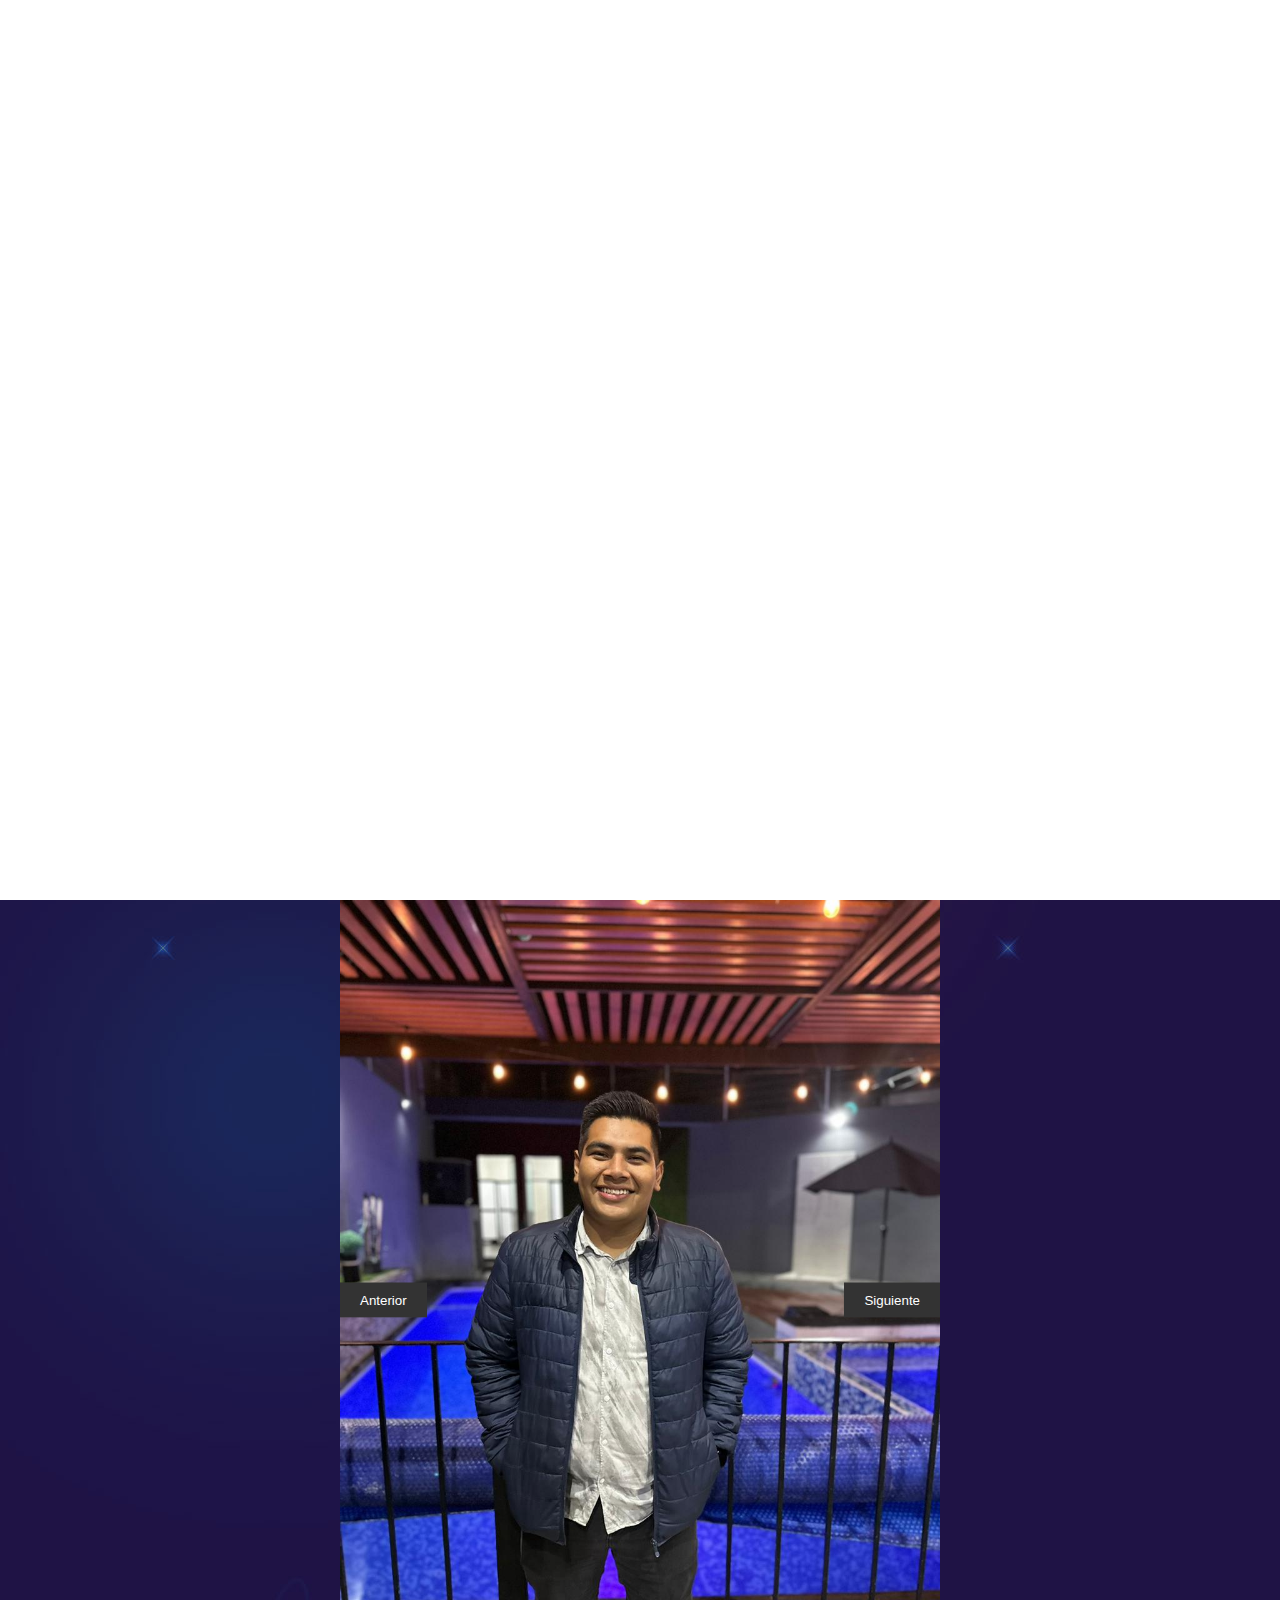
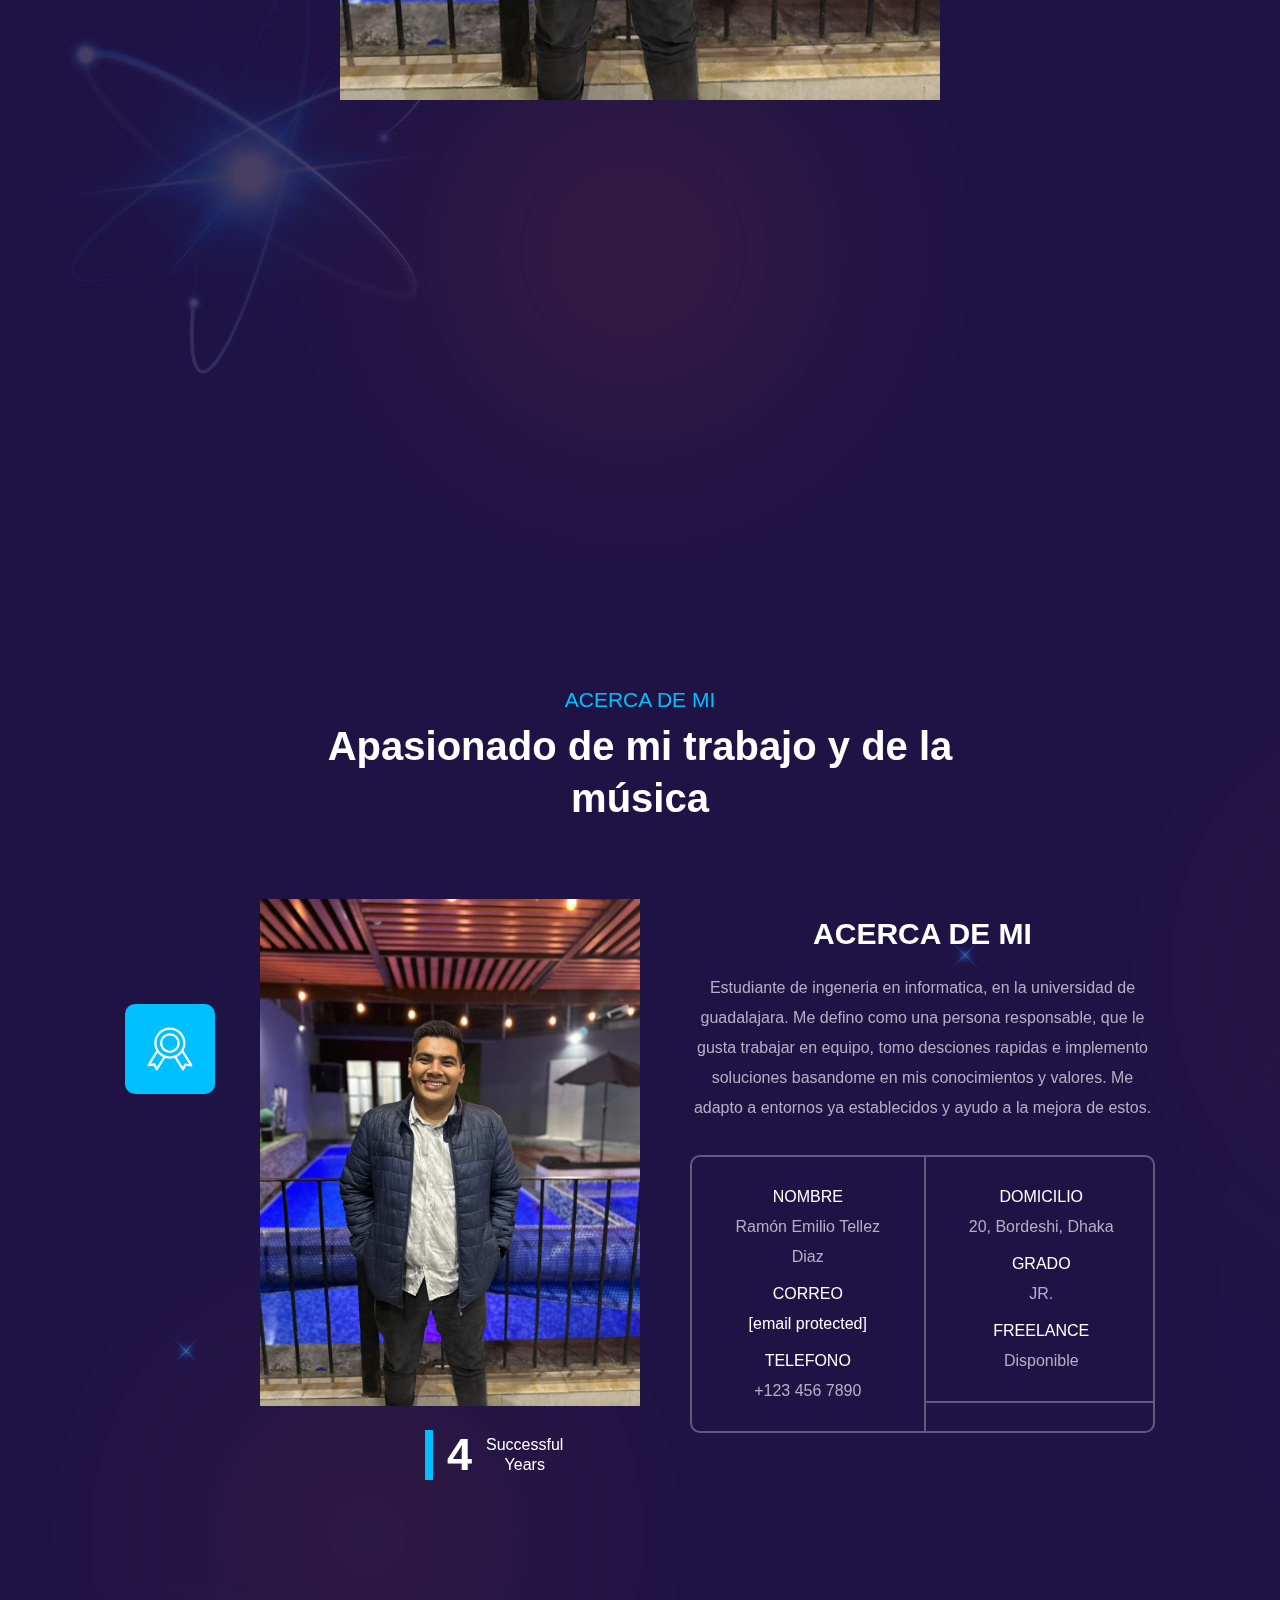
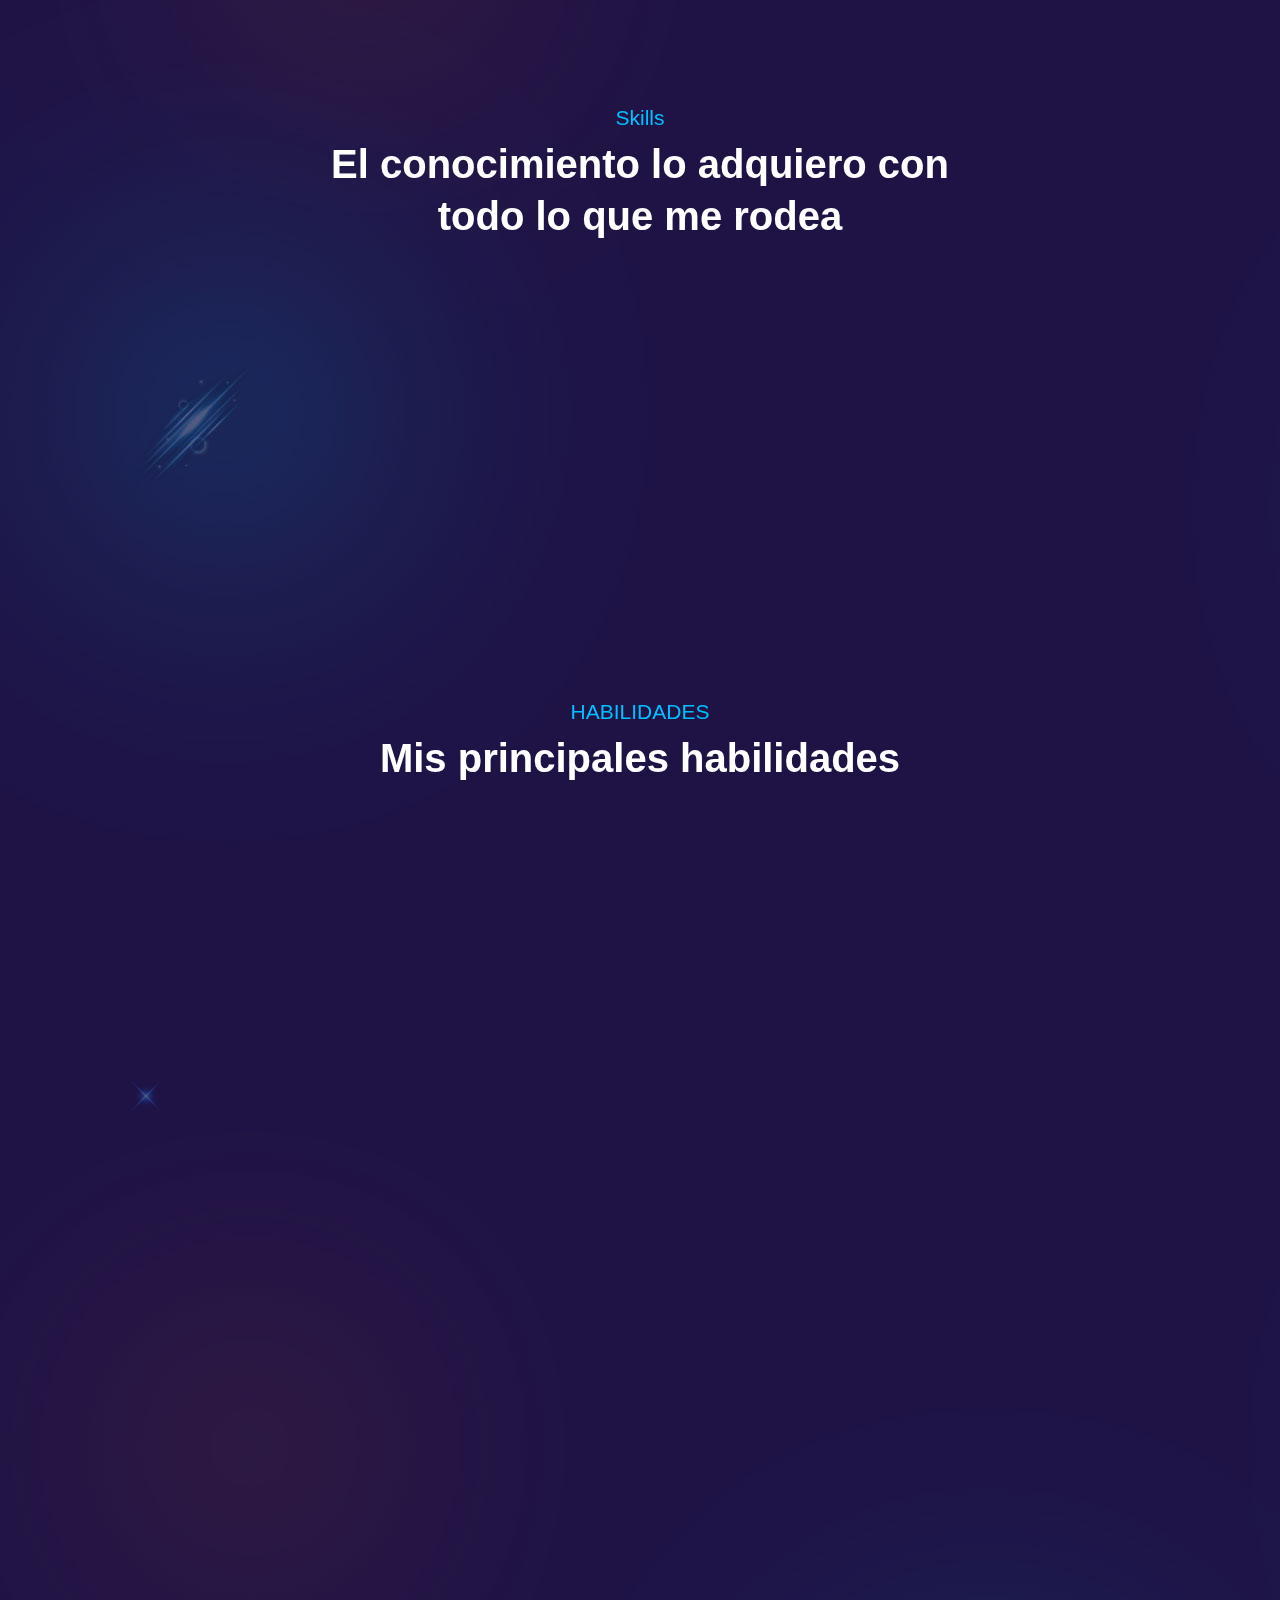
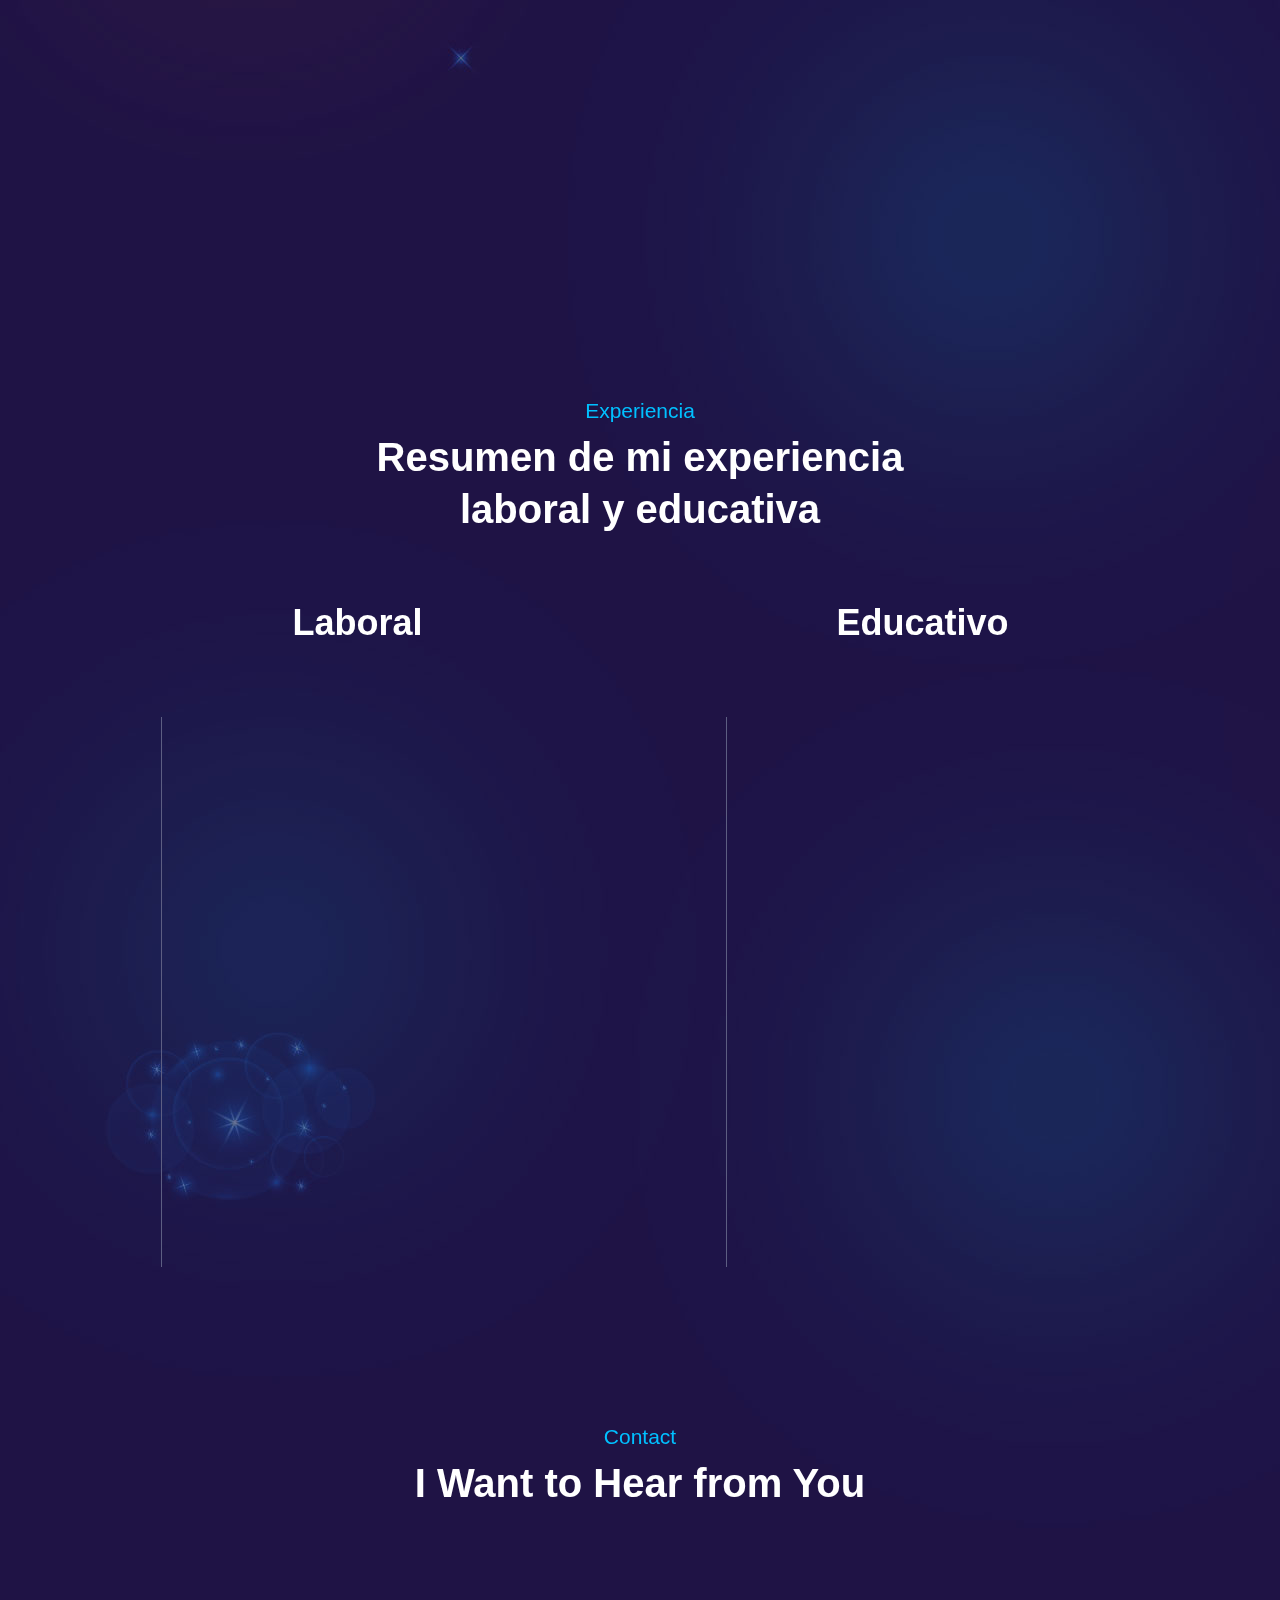
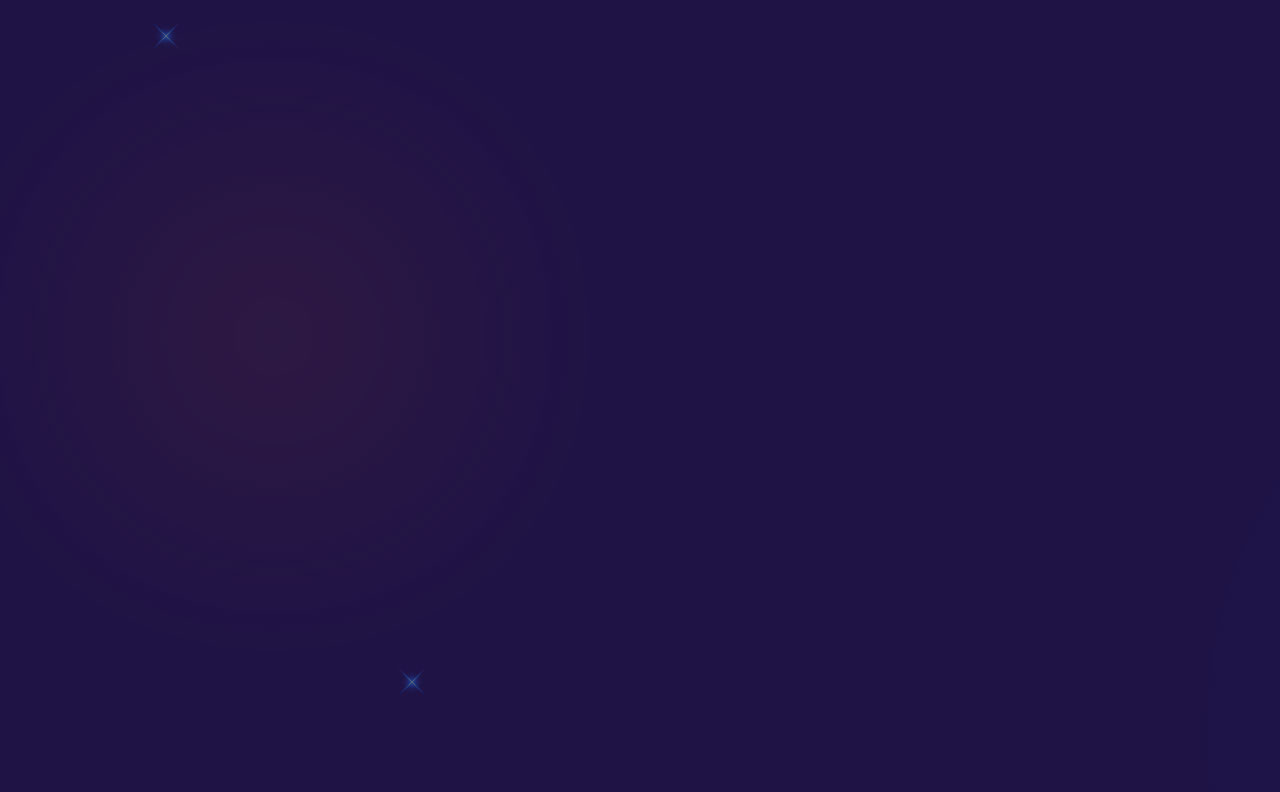
==== commit a56ea3c9: "test3" ====
--- a/index.htm
+++ b/index.htm
@@ -11,13 +11,7 @@
     <meta name="author" content="Marketify">
     <meta name="viewport" content="width=device-width, initial-scale=1, maximum-scale=1">
     <title>RETD-CV</title>
-
-    <link
-        href="../../css2?family=Poppins:ital,wght@0,100;0,200;0,300;0,400;0,500;0,600;0,700;0,800;0,900;1,100;1,200;1,300;1,400;1,500;1,600;1,700;1,800;1,900&display=swap"
-        rel="stylesheet">
-    <link
-        href="../../css2-1?family=Open+Sans:ital,wght@0,300;0,400;0,500;0,600;0,700;0,800;1,300;1,400;1,500;1,600;1,700;1,800&display=swap"
-        rel="stylesheet">
+    
     <link rel="stylesheet" type="text/css" href="css/plugins.css">
     <link rel="stylesheet" type="text/css" href="css/style.css">
     <!--[if lt IE 9]> <script type="text/javascript" src="js/modernizr.custom.js"></script> <![endif]-->
@@ -110,6 +104,17 @@
                 </div>
             </div>
         </div>
+
+        <div class="foliox_tm_slider">
+            <div class="slider-container">
+                <div class="slider">
+                    <img src="img/hero/retd.jpg" alt="Imagen 1">
+                    <img src="img/hero/retd.jpg" alt="Imagen 2">
+                    <img src="img/hero/retd.jpg" alt="Imagen 3">
+                </div>
+                <button class="prev-btn">Anterior</button>
+                <button class="next-btn">Siguiente</button>
+            </div>
 
 
         <div class="foliox_tm_section">
--- a/css/plugins.css
+++ b/css/plugins.css
@@ -1,9 +1,13424 @@
-html,body,div,span,applet,object,iframe,h1,h2,h3,h4,h5,h6,p,blockquote,pre,a,abbr,acronym,address,big,cite,code,del,dfn,em,font,ins,kbd,q,s,samp,small,strike,strong,sub,sup,tt,var,b,u,i,center,dl,dt,dd,ol,ul,li,fieldset,form,label,legend,table,caption,tbody,tfoot,thead,tr,th,td{background:0 0;border:0;margin:0;padding:0;vertical-align:baseline;outline:none}article,aside,details,figcaption,figure,footer,header,hgroup,nav,section{display:block}blockquote{quotes:none}blockquote:before,blockquote:after{content:'';content:none}ul,ol{margin:0}ul li,ol li{margin:0}img{vertical-align:middle;max-width:100%}iframe{max-width:100%}del{text-decoration:line-through}a,i{border:none}a:hover{text-decoration:none}textarea{border-radius:0;font-size:18px;resize:vertical;font-family:open sans,sans-serif;letter-spacing:0;-webkit-box-sizing:border-box;-moz-box-sizing:border-box;-ms-box-sizing:border-box;box-sizing:border-box;line-height:1.4;padding:10px!important;width:100%;border:1px solid #eee;-webkit-transition:all .3s ease;-moz-transition:all .3s ease;-ms-transition:all .3s ease;-o-transition:all .3s ease;transition:all .3s ease}input[type=text],input[type=password],input[type=datetime],input[type=datetime-local],input[type=date],input[type=month],input[type=time],input[type=week],input[type=number],input[type=email],input[type=url],input[type=search],input[type=tel],input[type=color],.uneditable-input{border-radius:0;font-size:18px;min-width:auto;letter-spacing:0;-webkit-box-sizing:border-box;-moz-box-sizing:border-box;-ms-box-sizing:border-box;box-sizing:border-box;font-family:open sans,sans-serif;line-height:1.6;padding:10px;height:44px;vertical-align:middle;border:1px solid #eee;-webkit-transition:all .3s ease;-moz-transition:all .3s ease;-ms-transition:all .3s ease;-o-transition:all .3s ease;transition:all .3s ease}textarea:focus,input[type=text]:focus,input[type=password]:focus,input[type=datetime]:focus,input[type=datetime-local]:focus,input[type=date]:focus,input[type=month]:focus,input[type=time]:focus,input[type=week]:focus,input[type=number]:focus,input[type=email]:focus,input[type=url]:focus,input[type=search]:focus,input[type=tel]:focus,input[type=color]:focus,.uneditable-input:focus{border-color:#ccc;background:#eee}input[type=submit]{padding:13px 15px;height:40px;line-height:1;text-transform:uppercase;font-size:18px;font-weight:600;text-decoration:none;letter-spacing:0;border:none;cursor:pointer;color:#fff;background:#777;-webkit-transition:all .3s ease;-moz-transition:all .3s ease;-ms-transition:all .3s ease;-o-transition:all .3s ease;transition:all .3s ease}input[type=submit]:hover{background:#444}select{padding:8px;border:2px solid #eee}input[type=button]{cursor:pointer;-webkit-transition:all .3s ease;-moz-transition:all .3s ease;-ms-transition:all .3s ease;-o-transition:all .3s ease;transition:all .3s ease}@font-face{font-family:fontello;src:url(font/fontello.eot);src:url(font/fontello.eot) format('embedded-opentype'),url(font/fontello.woff2) format('woff2'),url(font/fontello.woff) format('woff'),url(font/fontello.ttf) format('truetype'),url(font/fontello.svg) format('svg');font-weight:400;font-style:normal}[class^=icon-]:before,[class*=" icon-"]:before{font-family:fontello;font-style:normal;font-weight:400;speak:never;display:inline-block;text-decoration:inherit;width:1em;margin-right:.2em;text-align:center;font-variant:normal;text-transform:none;line-height:1em;margin-left:.2em;-webkit-font-smoothing:antialiased;-moz-osx-font-smoothing:grayscale}.icon-wrench-1:before{content:'\e013'}.icon-basket-circled:before{content:'\e014'}.icon-folder:before{content:'\e015'}.icon-doc-new-circled:before{content:'\e016'}.icon-cogs:before{content:'\e020'}.icon-wrench:before{content:'\e021'}.icon-rss:before{content:'\e028'}.icon-folder-open:before{content:'\e029'}.icon-wrench-outline:before{content:'\e02f'}.icon-calendar:before{content:'\e054'}.icon-doc:before{content:'\e06c'}.icon-trash-circled:before{content:'\e06d'}.icon-doc-new:before{content:'\e07d'}.icon-doc-circled:before{content:'\e07e'}.icon-basket-2:before{content:'\e091'}.icon-folder-circled:before{content:'\e09d'}.icon-basket:before{content:'\e0c3'}.icon-wrench-circled:before{content:'\e0c4'}.icon-cog:before{content:'\e0e6'}.icon-phone-circled:before{content:'\e0f3'}.icon-phone:before{content:'\e0f4'}.icon-cog-circled:before{content:'\e101'}.icon-folder-close:before{content:'\e102'}.icon-right-small:before{content:'\e800'}.icon-down-dir:before{content:'\e801'}.icon-up-dir:before{content:'\e802'}.icon-left-dir:before{content:'\e803'}.icon-right-dir:before{content:'\e804'}.icon-down-open:before{content:'\e805'}.icon-left-open:before{content:'\e806'}.icon-right-open:before{content:'\e807'}.icon-up-open:before{content:'\e808'}.icon-down-big:before{content:'\e809'}.icon-left-big:before{content:'\e80a'}.icon-right-big:before{content:'\e80b'}.icon-up-big:before{content:'\e80c'}.icon-arrows-cw:before{content:'\e80d'}.icon-ccw:before{content:'\e80e'}.icon-print-1:before{content:'\e80f'}.icon-twitter-5:before{content:'\e80f'}.icon-attach-1:before{content:'\e810'}.icon-twitter-rect:before{content:'\e810'}.icon-videocam-2:before{content:'\e811'}.icon-ok-outline:before{content:'\e811'}.icon-picture-outline:before{content:'\e812'}.icon-th-large-1:before{content:'\e812'}.icon-camera-outline:before{content:'\e813'}.icon-th-outline:before{content:'\e813'}.icon-export-1:before{content:'\e814'}.icon-lock-filled:before{content:'\e814'}.icon-code-2:before{content:'\e815'}.icon-menu-outline:before{content:'\e815'}.icon-folder-1:before{content:'\e816'}.icon-looped-square-interest:before{content:'\e816'}.icon-arrows-cw-2:before{content:'\e817'}.icon-rss-2:before{content:'\e817'}.icon-loop-2:before{content:'\e818'}.icon-link-outline:before{content:'\e818'}.icon-resize-normal-outline:before{content:'\e819'}.icon-star-circled:before{content:'\e819'}.icon-folder-add:before{content:'\e81a'}.icon-braille:before{content:'\e81a'}.icon-user-delete:before{content:'\e81b'}.icon-compass:before{content:'\e81b'}.icon-lock-1:before{content:'\e81c'}.icon-user-add-outline:before{content:'\e81c'}.icon-bookmark:before{content:'\e81d'}.icon-forward-outline:before{content:'\e81d'}.icon-flag:before{content:'\e81e'}.icon-minus-outline:before{content:'\e81e'}.icon-floppy:before{content:'\e81f'}.icon-clock-1:before{content:'\e81f'}.icon-megaphone:before{content:'\e820'}.icon-volume-low:before{content:'\e820'}.icon-key:before{content:'\e821'}.icon-brush-1:before{content:'\e821'}.icon-globe-alt:before{content:'\e822'}.icon-compass-circled:before{content:'\e822'}.icon-fast-fw-1:before{content:'\e823'}.icon-star-empty:before{content:'\e823'}.icon-rewind-outline:before{content:'\e824'}.icon-user:before{content:'\e824'}.icon-flash-1:before{content:'\e825'}.icon-group:before{content:'\e825'}.icon-moon-1:before{content:'\e826'}.icon-trash:before{content:'\e826'}.icon-gift:before{content:'\e827'}.icon-cloud-1:before{content:'\e827'}.icon-adjust:before{content:'\e827'}.icon-cancel-circled2:before{content:'\e828'}.icon-flash-outline:before{content:'\e828'}.icon-volume-up:before{content:'\e828'}.icon-comment-1:before{content:'\e829'}.icon-zoom-out-2:before{content:'\e829'}.icon-zoom-out:before{content:'\e829'}.icon-chat-1:before{content:'\e82a'}.icon-popup-4:before{content:'\e82a'}.icon-down-circled:before{content:'\e82a'}.icon-bell-1:before{content:'\e82b'}.icon-lock-open-filled:before{content:'\e82b'}.icon-left-circled:before{content:'\e82b'}.icon-stumbleupon-circled:before{content:'\e82c'}.icon-pin-outline:before{content:'\e82c'}.icon-record-1:before{content:'\e82c'}.icon-lastfm-1:before{content:'\e82d'}.icon-chat-1:before{content:'\e82d'}.icon-eject-outline:before{content:'\e82d'}.icon-lastfm-circled:before{content:'\e82e'}.icon-chat-alt:before{content:'\e82e'}.icon-cloud-sun:before{content:'\e82e'}.icon-plus-1:before{content:'\e82f'}.icon-menu-2:before{content:'\e82f'}.icon-clock:before{content:'\e82f'}.icon-plus-circled:before{content:'\e830'}.icon-edit-2:before{content:'\e830'}.icon-clock-circled:before{content:'\e830'}.icon-hammer:before{content:'\e831'}.icon-down-1:before{content:'\e831'}.icon-megaphone:before{content:'\e831'}.icon-home-1:before{content:'\e832'}.icon-left-1:before{content:'\e832'}.icon-up-circled:before{content:'\e832'}.icon-cog-1:before{content:'\e833'}.icon-right-1:before{content:'\e833'}.icon-shuffle:before{content:'\e833'}.icon-cog-alt:before{content:'\e834'}.icon-up-1:before{content:'\e834'}.icon-play:before{content:'\e834'}.icon-basket:before{content:'\e835'}.icon-down-bold:before{content:'\e835'}.icon-play-circled2:before{content:'\e835'}.icon-flickr-1:before{content:'\e836'}.icon-left-bold:before{content:'\e836'}.icon-help:before{content:'\e836'}.icon-github-circled-1:before{content:'\e837'}.icon-right-bold:before{content:'\e837'}.icon-help-circled:before{content:'\e837'}.icon-lastfm-circled-1:before{content:'\e838'}.icon-up-bold:before{content:'\e838'}.icon-info-circled:before{content:'\e838'}.icon-info-circled-1:before{content:'\e839'}.icon-down-fat:before{content:'\e839'}.icon-up-hand:before{content:'\e839'}.icon-minus-circled:before{content:'\e83a'}.icon-right-fat:before{content:'\e83a'}.icon-cw:before{content:'\e83a'}.icon-rdio-circled:before{content:'\e83b'}.icon-list-alt:before{content:'\e83b'}.icon-up-fat:before{content:'\e83b'}.icon-folder-1:before{content:'\e83c'}.icon-aboveground-rail:before{content:'\e83c'}.icon-pause-circled:before{content:'\e83c'}.icon-minus:before{content:'\e83d'}.icon-airfield:before{content:'\e83d'}.icon-thumbs-up:before{content:'\e83e'}.icon-airport:before{content:'\e83e'}.icon-thumbs-down:before{content:'\e83f'}.icon-art-gallery:before{content:'\e83f'}.icon-download-1:before{content:'\e840'}.icon-bar:before{content:'\e840'}.icon-upload-1:before{content:'\e841'}.icon-baseball:before{content:'\e841'}.icon-forward:before{content:'\e842'}.icon-basketball:before{content:'\e842'}.icon-pencil-1:before{content:'\e843'}.icon-beer:before{content:'\e843'}.icon-edit:before{content:'\e844'}.icon-belowground-rail:before{content:'\e844'}.icon-eject:before{content:'\e845'}.icon-bicycle:before{content:'\e845'}.icon-flight:before{content:'\e846'}.icon-bus:before{content:'\e846'}.icon-th:before{content:'\e847'}.icon-cafe:before{content:'\e847'}.icon-th-list-1:before{content:'\e848'}.icon-campsite:before{content:'\e848'}.icon-ok-1:before{content:'\e849'}.icon-cemetery:before{content:'\e849'}.icon-ok-circled-1:before{content:'\e84a'}.icon-cinema:before{content:'\e84a'}.icon-ok-circled2:before{content:'\e84b'}.icon-college:before{content:'\e84b'}.icon-tags:before{content:'\e84c'}.icon-commerical-building:before{content:'\e84c'}.icon-tag:before{content:'\e84d'}.icon-credit-card:before{content:'\e84d'}.icon-eye-off:before{content:'\e84e'}.icon-cricket:before{content:'\e84e'}.icon-eye-1:before{content:'\e84f'}.icon-embassy:before{content:'\e84f'}.icon-lock-open-1:before{content:'\e850'}.icon-fast-food:before{content:'\e850'}.icon-ferry:before{content:'\e851'}.icon-quote-circled:before{content:'\e851'}.icon-fire-station:before{content:'\e852'}.icon-export:before{content:'\e852'}.icon-football:before{content:'\e853'}.icon-pencil:before{content:'\e853'}.icon-fuel:before{content:'\e854'}.icon-pencil-circled:before{content:'\e854'}.icon-garden:before{content:'\e855'}.icon-edit:before{content:'\e855'}.icon-giraffe:before{content:'\e856'}.icon-edit-circled:before{content:'\e856'}.icon-golf:before{content:'\e857'}.icon-edit-alt:before{content:'\e857'}.icon-grocery-store:before{content:'\e858'}.icon-print:before{content:'\e858'}.icon-harbor:before{content:'\e859'}.icon-retweet:before{content:'\e859'}.icon-heliport:before{content:'\e85a'}.icon-comment:before{content:'\e85a'}.icon-hospital:before{content:'\e85b'}.icon-comment-alt:before{content:'\e85b'}.icon-up-circled2:before{content:'\e85c'}.icon-industrial-building:before{content:'\e85c'}.icon-signal:before{content:'\e85c'}.icon-down-circled2:before{content:'\e85d'}.icon-library:before{content:'\e85d'}.icon-desktop:before{content:'\e85d'}.icon-left-hand:before{content:'\e85e'}.icon-lodging:before{content:'\e85e'}.icon-laptop:before{content:'\e85e'}.icon-skype-outline:before{content:'\e85f'}.icon-london-underground:before{content:'\e85f'}.icon-error:before{content:'\e85f'}.icon-tumbler-circled:before{content:'\e860'}.icon-minefield:before{content:'\e860'}.icon-error-alt:before{content:'\e860'}.icon-tumbler:before{content:'\e861'}.icon-monument:before{content:'\e861'}.icon-location:before{content:'\e861'}.icon-dribbble-circled-1:before{content:'\e862'}.icon-right-open-outline:before{content:'\e862'}.icon-museum:before{content:'\e862'}.icon-volume-off:before{content:'\e863'}.icon-pharmacy:before{content:'\e863'}.icon-inbox-circled:before{content:'\e863'}.icon-attention-circled:before{content:'\e864'}.icon-pitch:before{content:'\e864'}.icon-laptop-circled:before{content:'\e864'}.icon-attention-1:before{content:'\e865'}.icon-police:before{content:'\e865'}.icon-network:before{content:'\e865'}.icon-post:before{content:'\e866'}.icon-attach:before{content:'\e866'}.icon-prison:before{content:'\e867'}.icon-attach-circled:before{content:'\e867'}.icon-rail:before{content:'\e868'}.icon-lock:before{content:'\e868'}.icon-religious-christian:before{content:'\e869'}.icon-lock-circled:before{content:'\e869'}.icon-religious-islam:before{content:'\e86a'}.icon-lock-open:before{content:'\e86a'}.icon-religious-jewish:before{content:'\e86b'}.icon-lock-open-alt:before{content:'\e86b'}.icon-restaurant:before{content:'\e86c'}.icon-eye:before{content:'\e86c'}.icon-roadblock:before{content:'\e86d'}.icon-eye-off:before{content:'\e86d'}.icon-school:before{content:'\e86e'}.icon-tag:before{content:'\e86e'}.icon-shop:before{content:'\e86f'}.icon-tags:before{content:'\e86f'}.icon-skiing:before{content:'\e870'}.icon-bookmark:before{content:'\e870'}.icon-soccer:before{content:'\e871'}.icon-bookmark-empty:before{content:'\e871'}.icon-swimming:before{content:'\e872'}.icon-flag:before{content:'\e872'}.icon-tennis:before{content:'\e873'}.icon-flag-circled:before{content:'\e873'}.icon-theatre:before{content:'\e874'}.icon-thumbs-up:before{content:'\e874'}.icon-toilet:before{content:'\e875'}.icon-thumbs-down:before{content:'\e875'}.icon-town-hall:before{content:'\e876'}.icon-download:before{content:'\e876'}.icon-trash-2:before{content:'\e877'}.icon-download-alt:before{content:'\e877'}.icon-tree-1:before{content:'\e878'}.icon-upload:before{content:'\e878'}.icon-tree-2:before{content:'\e879'}.icon-quote:before{content:'\e879'}.icon-award:before{content:'\e87a'}.icon-warehouse:before{content:'\e87a'}.icon-align-justify:before{content:'\e87a'}.icon-signal:before{content:'\e87b'}.icon-duckduckgo:before{content:'\e87b'}.icon-list:before{content:'\e87b'}.icon-target:before{content:'\e87c'}.icon-aim:before{content:'\e87c'}.icon-indent-left:before{content:'\e87c'}.icon-search-1:before{content:'\e87d'}.icon-delicious:before{content:'\e87d'}.icon-volume-off:before{content:'\e87d'}.icon-music:before{content:'\e87e'}.icon-paypal:before{content:'\e87e'}.icon-volume-down:before{content:'\e87e'}.icon-linkedin-circled-1:before{content:'\e87f'}.icon-flattr:before{content:'\e87f'}.icon-cancel-circled2:before{content:'\e87f'}.icon-facebook-squared-1:before{content:'\e880'}.icon-android:before{content:'\e880'}.icon-qrcode:before{content:'\e880'}.icon-cancel-1:before{content:'\e881'}.icon-eventful:before{content:'\e881'}.icon-headphones:before{content:'\e881'}.icon-up-hand:before{content:'\e882'}.icon-smashmag:before{content:'\e882'}.icon-chart:before{content:'\e882'}.icon-down-hand:before{content:'\e883'}.icon-gplus:before{content:'\e883'}.icon-chart-circled:before{content:'\e883'}.icon-phone:before{content:'\e884'}.icon-wikipedia:before{content:'\e884'}.icon-cw-circled:before{content:'\e884'}.icon-wrench:before{content:'\e885'}.icon-lanyrd:before{content:'\e885'}.icon-play-circled:before{content:'\e885'}.icon-calendar-1:before{content:'\e886'}.icon-calendar-1:before{content:'\e886'}.icon-stop:before{content:'\e886'}.icon-login-1:before{content:'\e887'}.icon-stumbleupon:before{content:'\e887'}.icon-stop-circled:before{content:'\e887'}.icon-volume-down:before{content:'\e888'}.icon-fivehundredpx:before{content:'\e888'}.icon-record:before{content:'\e888'}.icon-volume-up:before{content:'\e889'}.icon-pinterest:before{content:'\e889'}.icon-eject:before{content:'\e889'}.icon-headphones:before{content:'\e88a'}.icon-bitcoin:before{content:'\e88a'}.icon-backward:before{content:'\e88a'}.icon-clock-1:before{content:'\e88b'}.icon-w3c:before{content:'\e88b'}.icon-backward-circled:before{content:'\e88b'}.icon-camera-alt:before{content:'\e88c'}.icon-foursquare:before{content:'\e88c'}.icon-move:before{content:'\e88c'}.icon-th-large:before{content:'\e88d'}.icon-html5:before{content:'\e88d'}.icon-zoom-in:before{content:'\e88d'}.icon-magnet:before{content:'\e88e'}.icon-ie:before{content:'\e88e'}.icon-check:before{content:'\e88e'}.icon-chart-bar-1:before{content:'\e88f'}.icon-call:before{content:'\e88f'}.icon-check-empty:before{content:'\e88f'}.icon-credit-card-1:before{content:'\e890'}.icon-grooveshark:before{content:'\e890'}.icon-asterisk:before{content:'\e890'}.icon-vimeo-circled-1:before{content:'\e891'}.icon-ninetyninedesigns:before{content:'\e891'}.icon-website:before{content:'\e891'}.icon-twitter-squared:before{content:'\e892'}.icon-forrst:before{content:'\e892'}.icon-book:before{content:'\e892'}.icon-pin:before{content:'\e893'}.icon-digg:before{content:'\e893'}.icon-down-hand:before{content:'\e893'}.icon-attach-1:before{content:'\e894'}.icon-spotify:before{content:'\e894'}.icon-left-hand:before{content:'\e894'}.icon-help-circled-1:before{content:'\e895'}.icon-reddit:before{content:'\e895'}.icon-right-hand:before{content:'\e895'}.icon-rdio:before{content:'\e896'}.icon-adjust:before{content:'\e896'}.icon-guest:before{content:'\e896'}.icon-qq:before{content:'\e897'}.icon-calendar-outlilne:before{content:'\e897'}.icon-gowalla:before{content:'\e897'}.icon-play-1:before{content:'\e898'}.icon-appstore:before{content:'\e898'}.icon-inbox-alt:before{content:'\e898'}.icon-spotify-circled:before{content:'\e899'}.icon-down-4:before{content:'\e899'}.icon-blogger:before{content:'\e899'}.icon-dribbble-circled:before{content:'\e89a'}.icon-rewind:before{content:'\e89a'}.icon-cc:before{content:'\e89a'}.icon-play-circled2:before{content:'\e89b'}.icon-dribbble:before{content:'\e89b'}.icon-globe:before{content:'\e89b'}.icon-stumbleupon-1:before{content:'\e89c'}.icon-record-outline:before{content:'\e89c'}.icon-evernote:before{content:'\e89c'}.icon-stop-1:before{content:'\e89d'}.icon-flickr:before{content:'\e89d'}.icon-globe-alt:before{content:'\e89d'}.icon-pause-1:before{content:'\e89e'}.icon-google:before{content:'\e89e'}.icon-flight:before{content:'\e89e'}.icon-cancel-circled-1:before{content:'\e89f'}.icon-viadeo:before{content:'\e89f'}.icon-location-circled:before{content:'\e89f'}.icon-asterisk:before{content:'\e8a0'}.icon-instapaper:before{content:'\e8a0'}.icon-tint:before{content:'\e8a0'}.icon-to-start-1:before{content:'\e8a1'}.icon-weibo:before{content:'\e8a1'}.icon-leaf:before{content:'\e8a1'}.icon-to-start-alt:before{content:'\e8a2'}.icon-klout:before{content:'\e8a2'}.icon-font:before{content:'\e8a2'}.icon-fast-fw:before{content:'\e8a3'}.icon-linkedin:before{content:'\e8a3'}.icon-fontsize:before{content:'\e8a3'}.icon-fast-bw:before{content:'\e8a4'}.icon-meetup:before{content:'\e8a4'}.icon-bold:before{content:'\e8a4'}.icon-print-1:before{content:'\e8a5'}.icon-vk:before{content:'\e8a5'}.icon-fast-backward:before{content:'\e8a5'}.icon-retweet-1:before{content:'\e8a6'}.icon-plancast:before{content:'\e8a6'}.icon-fast-forward:before{content:'\e8a6'}.icon-resize-vertical:before{content:'\e8a7'}.icon-disqus:before{content:'\e8a7'}.icon-forward:before{content:'\e8a7'}.icon-resize-small:before{content:'\e8a8'}.icon-rss:before{content:'\e8a8'}.icon-forward-circled:before{content:'\e8a8'}.icon-resize-horizontal:before{content:'\e8a9'}.icon-skype:before{content:'\e8a9'}.icon-step-backward:before{content:'\e8a9'}.icon-trash-empty:before{content:'\e8aa'}.icon-twitter:before{content:'\e8aa'}.icon-step-forward:before{content:'\e8aa'}.icon-zoom-out-1:before{content:'\e8ab'}.icon-youtube:before{content:'\e8ab'}.icon-target:before{content:'\e8ab'}.icon-facebook-circled-1:before{content:'\e8ac'}.icon-vimeo:before{content:'\e8ac'}.icon-plus-circled:before{content:'\e8ac'}.icon-facebook-3:before{content:'\e8ad'}.icon-windows:before{content:'\e8ad'}.icon-minus:before{content:'\e8ad'}.icon-location-1:before{content:'\e8ae'}.icon-xing:before{content:'\e8ae'}.icon-desktop-circled:before{content:'\e8ae'}.icon-flickr-circled-1:before{content:'\e8af'}.icon-yahoo:before{content:'\e8af'}.icon-minus-circled:before{content:'\e8af'}.icon-github-3:before{content:'\e8b0'}.icon-chrome:before{content:'\e8b0'}.icon-cancel:before{content:'\e8b0'}.icon-lastfm-2:before{content:'\e8b1'}.icon-email:before{content:'\e8b1'}.icon-cancel-circled:before{content:'\e8b1'}.icon-link-1:before{content:'\e8b2'}.icon-macstore:before{content:'\e8b2'}.icon-volume:before{content:'\e8b2'}.icon-spotify-1:before{content:'\e8b3'}.icon-fire-1:before{content:'\e8b3'}.icon-myspace:before{content:'\e8b3'}.icon-eye-outline:before{content:'\e8b4'}.icon-podcast:before{content:'\e8b4'}.icon-credit-card:before{content:'\e8b4'}.icon-tag-2:before{content:'\e8b5'}.icon-amazon:before{content:'\e8b5'}.icon-clipboard:before{content:'\e8b5'}.icon-attention-2:before{content:'\e8b6'}.icon-steam:before{content:'\e8b6'}.icon-hdd:before{content:'\e8b6'}.icon-move:before{content:'\e8b7'}.icon-cloudapp:before{content:'\e8b7'}.icon-cloud:before{content:'\e8b7'}.icon-zoom-in-1:before{content:'\e8b8'}.icon-dropbox:before{content:'\e8b8'}.icon-cloud-circled:before{content:'\e8b8'}.icon-attention-filled:before{content:'\e8b9'}.icon-ebay:before{content:'\e8b9'}.icon-key:before{content:'\e8b9'}.icon-scissors:before{content:'\e8ba'}.icon-facebook:before{content:'\e8ba'}.icon-certificate:before{content:'\e8ba'}.icon-align-justify:before{content:'\e8bb'}.icon-github:before{content:'\e8bb'}.icon-tasks:before{content:'\e8bb'}.icon-list:before{content:'\e8bc'}.icon-github-circled:before{content:'\e8bc'}.icon-filter:before{content:'\e8bc'}.icon-indent-left:before{content:'\e8bd'}.icon-googleplay:before{content:'\e8bd'}.icon-gauge:before{content:'\e8bd'}.icon-block:before{content:'\e8be'}.icon-itunes:before{content:'\e8be'}.icon-italic:before{content:'\e8be'}.icon-resize-full:before{content:'\e8bf'}.icon-plurk:before{content:'\e8bf'}.icon-text-height:before{content:'\e8bf'}.icon-flash-1:before{content:'\e8c0'}.icon-songkick:before{content:'\e8c0'}.icon-text-width:before{content:'\e8c0'}.icon-cloud-1:before{content:'\e8c1'}.icon-lastfm:before{content:'\e8c1'}.icon-align-left:before{content:'\e8c1'}.icon-globe-1:before{content:'\e8c2'}.icon-gmail:before{content:'\e8c2'}.icon-align-center:before{content:'\e8c2'}.icon-inbox-1:before{content:'\e8c3'}.icon-pinboard:before{content:'\e8c3'}.icon-align-right:before{content:'\e8c3'}.icon-pinterest-circled-1:before{content:'\e8c4'}.icon-openid:before{content:'\e8c4'}.icon-bell:before{content:'\e8c4'}.icon-pinterest-1:before{content:'\e8c5'}.icon-quora:before{content:'\e8c5'}.icon-warning:before{content:'\e8c5'}.icon-skype-2:before{content:'\e8c6'}.icon-soundcloud:before{content:'\e8c6'}.icon-exclamation:before{content:'\e8c6'}.icon-right-hand:before{content:'\e8c7'}.icon-tumblr:before{content:'\e8c7'}.icon-indent-right:before{content:'\e8c7'}.icon-folder-open-1:before{content:'\e8c8'}.icon-eventasaurus:before{content:'\e8c8'}.icon-right-circled:before{content:'\e8c8'}.icon-to-end-1:before{content:'\e8c9'}.icon-wordpress:before{content:'\e8c9'}.icon-off:before{content:'\e8c9'}.icon-logout-1:before{content:'\e8ca'}.icon-yelp:before{content:'\e8ca'}.icon-pause:before{content:'\e8ca'}.icon-dribbble-1:before{content:'\e8cb'}.icon-right-open-4:before{content:'\e8cb'}.icon-intensedebate:before{content:'\e8cb'}.icon-cw:before{content:'\e8cc'}.icon-eventbrite:before{content:'\e8cc'}.icon-inbox:before{content:'\e8cc'}.icon-truck:before{content:'\e8cd'}.icon-scribd:before{content:'\e8cd'}.icon-briefcase:before{content:'\e8cd'}.icon-linkedin-3:before{content:'\e8ce'}.icon-posterous:before{content:'\e8ce'}.icon-plus:before{content:'\e8ce'}.icon-linkedin-squared:before{content:'\e8cf'}.icon-stripe:before{content:'\e8cf'}.icon-road:before{content:'\e8cf'}.icon-vimeo-2:before{content:'\e8d0'}.icon-opentable:before{content:'\e8d0'}.icon-website-circled:before{content:'\e8d0'}.icon-heart-1:before{content:'\e8d1'}.icon-cart:before{content:'\e8d1'}.icon-calendar-circled:before{content:'\e8d1'}.icon-heart-empty:before{content:'\e8d2'}.icon-print-2:before{content:'\e8d2'}.icon-mic:before{content:'\e8d2'}.icon-mail-1:before{content:'\e8d3'}.icon-angellist:before{content:'\e8d3'}.icon-mic-circled:before{content:'\e8d3'}.icon-github-squared:before{content:'\e8d4'}.icon-instagram:before{content:'\e8d4'}.icon-gift:before{content:'\e8d4'}.icon-to-end-alt:before{content:'\e8d5'}.icon-dwolla:before{content:'\e8d5'}.icon-fire:before{content:'\e8d5'}.icon-check:before{content:'\e8d6'}.icon-appnet:before{content:'\e8d6'}.icon-magnet:before{content:'\e8d6'}.icon-twitter-circled-1:before{content:'\e8d7'}.icon-statusnet:before{content:'\e8d7'}.icon-home:before{content:'\e8d7'}.icon-twitter-3:before{content:'\e8d8'}.icon-acrobat:before{content:'\e8d8'}.icon-home-circled:before{content:'\e8d8'}.icon-user-1:before{content:'\e8d9'}.icon-drupal:before{content:'\e8d9'}.icon-lightbulb:before{content:'\e8d9'}.icon-lemon:before{content:'\e8da'}.icon-buffer:before{content:'\e8da'}.icon-barcode:before{content:'\e8da'}.icon-star-1:before{content:'\e8db'}.icon-pocket:before{content:'\e8db'}.icon-lightbulb-alt:before{content:'\e8db'}.icon-star-empty-1:before{content:'\e8dc'}.icon-bitbucket:before{content:'\e8dc'}.icon-block:before{content:'\e8dc'}.icon-star-half-1:before{content:'\e8dd'}.icon-lego:before{content:'\e8dd'}.icon-resize-full:before{content:'\e8dd'}.icon-users-1:before{content:'\e8de'}.icon-login-1:before{content:'\e8de'}.icon-resize-full-alt:before{content:'\e8de'}.icon-video:before{content:'\e8df'}.icon-stackoverflow:before{content:'\e8df'}.icon-resize-small:before{content:'\e8df'}.icon-videocam-1:before{content:'\e8e0'}.icon-hackernews:before{content:'\e8e0'}.icon-resize-vertical:before{content:'\e8e0'}.icon-camera-1:before{content:'\e8e1'}.icon-lkdto:before{content:'\e8e1'}.icon-resize-horizontal:before{content:'\e8e1'}.icon-indent-right:before{content:'\e8e2'}.icon-smiley:before{content:'\e8e2'}.icon-umbrella:before{content:'\e8e3'}.icon-smiley-circled:before{content:'\e8e3'}.icon-leaf:before{content:'\e8e4'}.icon-address-book:before{content:'\e8e4'}.icon-bold:before{content:'\e8e5'}.icon-address-book-alt:before{content:'\e8e5'}.icon-font:before{content:'\e8e6'}.icon-asl:before{content:'\e8e6'}.icon-italic:before{content:'\e8e7'}.icon-glasses:before{content:'\e8e7'}.icon-book:before{content:'\e8e8'}.icon-hearing-impaired:before{content:'\e8e8'}.icon-tint:before{content:'\e8e9'}.icon-iphone-home:before{content:'\e8e9'}.icon-text-height:before{content:'\e8ea'}.icon-person:before{content:'\e8ea'}.icon-text-width:before{content:'\e8eb'}.icon-adult:before{content:'\e8eb'}.icon-align-left:before{content:'\e8ec'}.icon-child:before{content:'\e8ec'}.icon-align-center:before{content:'\e8ed'}.icon-blind:before{content:'\e8ed'}.icon-align-right:before{content:'\e8ee'}.icon-guidedog:before{content:'\e8ee'}.icon-glass:before{content:'\e8ef'}.icon-accessibility:before{content:'\e8ef'}.icon-emo-happy:before{content:'\e8f0'}.icon-behance-1:before{content:'\e8f0'}.icon-emo-wink:before{content:'\e8f1'}.icon-blogger:before{content:'\e8f1'}.icon-emo-wink2:before{content:'\e8f2'}.icon-cc:before{content:'\e8f2'}.icon-emo-unhappy:before{content:'\e8f3'}.icon-delicious:before{content:'\e8f3'}.icon-emo-sleep:before{content:'\e8f4'}.icon-w3c:before{content:'\e8f4'}.icon-deviantart:before{content:'\e8f4'}.icon-emo-thumbsup:before{content:'\e8f5'}.icon-youtube:before{content:'\e8f5'}.icon-digg:before{content:'\e8f5'}.icon-emo-devil:before{content:'\e8f6'}.icon-dribbble-3:before{content:'\e8f6'}.icon-emo-tongue:before{content:'\e8f7'}.icon-facebook-2:before{content:'\e8f7'}.icon-emo-sunglasses:before{content:'\e8f8'}.icon-flickr-2:before{content:'\e8f8'}.icon-emo-coffee:before{content:'\e8f9'}.icon-foursquare:before{content:'\e8f9'}.icon-emo-surprised:before{content:'\e8fa'}.icon-friendfeed:before{content:'\e8fa'}.icon-emo-displeased:before{content:'\e8fb'}.icon-friendfeed-rect:before{content:'\e8fb'}.icon-emo-beer:before{content:'\e8fc'}.icon-github-2:before{content:'\e8fc'}.icon-emo-saint:before{content:'\e8fd'}.icon-github-text:before{content:'\e8fd'}.icon-emo-angry:before{content:'\e8fe'}.icon-googleplus:before{content:'\e8fe'}.icon-emo-grin:before{content:'\e8ff'}.icon-instagram-2:before{content:'\e8ff'}.icon-emo-cry:before{content:'\e900'}.icon-linkedin-2:before{content:'\e900'}.icon-emo-shoot:before{content:'\e901'}.icon-down-open-2:before{content:'\e901'}.icon-emo-laugh:before{content:'\e902'}.icon-left-open-2:before{content:'\e902'}.icon-spin1:before{content:'\e903'}.icon-right-open-2:before{content:'\e903'}.icon-emo-squint:before{content:'\e904'}.icon-up-open-2:before{content:'\e904'}.icon-spin3:before{content:'\e905'}.icon-down-2:before{content:'\e905'}.icon-spin2:before{content:'\e906'}.icon-left-2:before{content:'\e906'}.icon-spin4:before{content:'\e907'}.icon-right-2:before{content:'\e907'}.icon-spin5:before{content:'\e908'}.icon-up-2:before{content:'\e908'}.icon-spin6:before{content:'\e909'}.icon-universal-access:before{content:'\e909'}.icon-opera-1:before{content:'\e90a'}.icon-male:before{content:'\e90a'}.icon-ie-1:before{content:'\e90b'}.icon-female:before{content:'\e90b'}.icon-crown:before{content:'\e90c'}.icon-css:before{content:'\e90c'}.icon-crown-plus:before{content:'\e90d'}.icon-path:before{content:'\e90d'}.icon-chrome-1:before{content:'\e90e'}.icon-picasa-2:before{content:'\e90e'}.icon-firefox-1:before{content:'\e90f'}.icon-pinterest-2:before{content:'\e90f'}.icon-marquee:before{content:'\e910'}.icon-reddit:before{content:'\e910'}.icon-crown-minus:before{content:'\e911'}.icon-skype-3:before{content:'\e911'}.icon-picture:before{content:'\e912'}.icon-slideshare:before{content:'\e912'}.icon-note:before{content:'\e913'}.icon-stackoverflow:before{content:'\e913'}.icon-note-beamed:before{content:'\e914'}.icon-stumbleupon-2:before{content:'\e914'}.icon-music-1:before{content:'\e915'}.icon-twitter-2:before{content:'\e915'}.icon-search-1:before{content:'\e916'}.icon-tumblr-1:before{content:'\e916'}.icon-flashlight:before{content:'\e917'}.icon-vimeo-3:before{content:'\e917'}.icon-mail-1:before{content:'\e918'}.icon-vkontakte-1:before{content:'\e918'}.icon-heart-1:before{content:'\e919'}.icon-wordpress:before{content:'\e919'}.icon-heart-empty-1:before{content:'\e91a'}.icon-music-1:before{content:'\e91a'}.icon-star-1:before{content:'\e91b'}.icon-search-2:before{content:'\e91b'}.icon-star-empty-1:before{content:'\e91c'}.icon-mail-2:before{content:'\e91c'}.icon-user-1:before{content:'\e91d'}.icon-heart-2:before{content:'\e91d'}.icon-users-1:before{content:'\e91e'}.icon-star-2:before{content:'\e91e'}.icon-user-add:before{content:'\e91f'}.icon-user-2:before{content:'\e91f'}.icon-video-1:before{content:'\e920'}.icon-videocam-2:before{content:'\e920'}.icon-picture-1:before{content:'\e921'}.icon-camera-2:before{content:'\e921'}.icon-camera-1:before{content:'\e922'}.icon-photo-1:before{content:'\e922'}.icon-layout:before{content:'\e923'}.icon-attach-3:before{content:'\e923'}.icon-menu-1:before{content:'\e924'}.icon-lock-3:before{content:'\e924'}.icon-check-1:before{content:'\e925'}.icon-eye-2:before{content:'\e925'}.icon-cancel-squared:before{content:'\e926'}.icon-tag-1:before{content:'\e926'}.icon-cancel-1:before{content:'\e927'}.icon-thumbs-up-1:before{content:'\e927'}.icon-cancel-circled-1:before{content:'\e928'}.icon-pencil-3:before{content:'\e928'}.icon-plus-2:before{content:'\e929'}.icon-comment-3:before{content:'\e929'}.icon-plus-squared-1:before{content:'\e92a'}.icon-location-2:before{content:'\e92a'}.icon-minus-2:before{content:'\e92b'}.icon-cup:before{content:'\e92b'}.icon-minus-circled-1:before{content:'\e92c'}.icon-trash-4:before{content:'\e92c'}.icon-minus-squared-1:before{content:'\e92d'}.icon-doc-3:before{content:'\e92d'}.icon-plus-circled-1:before{content:'\e92e'}.icon-note:before{content:'\e92e'}.icon-help-1:before{content:'\e92f'}.icon-cog-3:before{content:'\e92f'}.icon-info-2:before{content:'\e930'}.icon-params:before{content:'\e930'}.icon-alert:before{content:'\e931'}.icon-calendar-4:before{content:'\e931'}.icon-bell-2:before{content:'\e932'}.icon-sound:before{content:'\e932'}.icon-help-circled-1:before{content:'\e933'}.icon-clock-3:before{content:'\e933'}.icon-info-circled-1:before{content:'\e934'}.icon-lightbulb-1:before{content:'\e934'}.icon-attention-1:before{content:'\e935'}.icon-tv:before{content:'\e935'}.icon-chat-2:before{content:'\e936'}.icon-desktop-1:before{content:'\e936'}.icon-comment-2:before{content:'\e937'}.icon-mobile:before{content:'\e937'}.icon-keyboard-1:before{content:'\e938'}.icon-cd:before{content:'\e938'}.icon-retweet-1:before{content:'\e939'}.icon-inbox-2:before{content:'\e939'}.icon-pencil-2:before{content:'\e93a'}.icon-globe-3:before{content:'\e93a'}.icon-feather:before{content:'\e93b'}.icon-cloud-3:before{content:'\e93b'}.icon-print-3:before{content:'\e93c'}.icon-paper-plane:before{content:'\e93c'}.icon-code-1:before{content:'\e93d'}.icon-fire-2:before{content:'\e93d'}.icon-quote:before{content:'\e93e'}.icon-graduation-cap:before{content:'\e93e'}.icon-forward-1:before{content:'\e93f'}.icon-megaphone-1:before{content:'\e93f'}.icon-reply-all-1:before{content:'\e940'}.icon-database:before{content:'\e940'}.icon-reply-1:before{content:'\e941'}.icon-key-1:before{content:'\e941'}.icon-upload-2:before{content:'\e942'}.icon-beaker:before{content:'\e942'}.icon-upload-cloud-2:before{content:'\e943'}.icon-truck:before{content:'\e943'}.icon-flag-1:before{content:'\e944'}.icon-money:before{content:'\e944'}.icon-tag-1:before{content:'\e945'}.icon-food:before{content:'\e945'}.icon-lock-open-2:before{content:'\e946'}.icon-shop:before{content:'\e946'}.icon-link-2:before{content:'\e947'}.icon-diamond:before{content:'\e947'}.icon-home-2:before{content:'\e948'}.icon-t-shirt:before{content:'\e948'}.icon-back:before{content:'\e949'}.icon-wallet:before{content:'\e949'}.icon-vcard:before{content:'\e94a'}.icon-search-3:before{content:'\e94a'}.icon-address:before{content:'\e94b'}.icon-mail-3:before{content:'\e94b'}.icon-location-1:before{content:'\e94c'}.icon-heart-3:before{content:'\e94c'}.icon-map-1:before{content:'\e94d'}.icon-heart-empty-1:before{content:'\e94d'}.icon-direction-1:before{content:'\e94e'}.icon-star-3:before{content:'\e94e'}.icon-compass-1:before{content:'\e94f'}.icon-user-3:before{content:'\e94f'}.icon-trash-3:before{content:'\e950'}.icon-video-1:before{content:'\e950'}.icon-doc-2:before{content:'\e951'}.icon-picture-1:before{content:'\e951'}.icon-docs-1:before{content:'\e952'}.icon-th-large-1:before{content:'\e952'}.icon-doc-landscape:before{content:'\e953'}.icon-th-1:before{content:'\e953'}.icon-doc-text-1:before{content:'\e954'}.icon-th-list-2:before{content:'\e954'}.icon-doc-text-inv-1:before{content:'\e955'}.icon-ok-2:before{content:'\e955'}.icon-book-open:before{content:'\e956'}.icon-ok-circle:before{content:'\e956'}.icon-book-1:before{content:'\e957'}.icon-cancel-2:before{content:'\e957'}.icon-left-circled-1:before{content:'\e958'}.icon-cancel-circle:before{content:'\e958'}.icon-cd:before{content:'\e959'}.icon-plus-circle:before{content:'\e959'}.icon-up-thin:before{content:'\e95a'}.icon-minus-circle:before{content:'\e95a'}.icon-right-thin:before{content:'\e95b'}.icon-link:before{content:'\e95b'}.icon-left-thin:before{content:'\e95c'}.icon-attach-4:before{content:'\e95c'}.icon-mobile-2:before{content:'\e95d'}.icon-lock-4:before{content:'\e95d'}.icon-water:before{content:'\e95e'}.icon-lock-open-3:before{content:'\e95e'}.icon-ticket-1:before{content:'\e95f'}.icon-tag-2:before{content:'\e95f'}.icon-cc-share:before{content:'\e960'}.icon-reply:before{content:'\e960'}.icon-cc-zero:before{content:'\e961'}.icon-reply-all:before{content:'\e961'}.icon-cc-pd:before{content:'\e962'}.icon-forward-1:before{content:'\e962'}.icon-cc-nc-eu:before{content:'\e963'}.icon-code:before{content:'\e963'}.icon-cc-nc-jp:before{content:'\e964'}.icon-retweet-2:before{content:'\e964'}.icon-cc-nc:before{content:'\e965'}.icon-comment-4:before{content:'\e965'}.icon-cc-by:before{content:'\e966'}.icon-comment-alt-1:before{content:'\e966'}.icon-magnet-1:before{content:'\e967'}.icon-chat:before{content:'\e967'}.icon-infinity:before{content:'\e968'}.icon-attention:before{content:'\e968'}.icon-progress-3:before{content:'\e969'}.icon-location-3:before{content:'\e969'}.icon-up-3:before{content:'\e96a'}.icon-doc-4:before{content:'\e96a'}.icon-right-bold-1:before{content:'\e96b'}.icon-docs-landscape:before{content:'\e96b'}.icon-resize-small-1:before{content:'\e96c'}.icon-folder-3:before{content:'\e96c'}.icon-block-2:before{content:'\e96d'}.icon-archive:before{content:'\e96d'}.icon-adjust-1:before{content:'\e96e'}.icon-rss-2:before{content:'\e96e'}.icon-down-bold-1:before{content:'\e96f'}.icon-rss-alt:before{content:'\e96f'}.icon-light-up:before{content:'\e970'}.icon-cog-4:before{content:'\e970'}.icon-up-dir-1:before{content:'\e971'}.icon-logout:before{content:'\e971'}.icon-list-add:before{content:'\e972'}.icon-clock-4:before{content:'\e972'}.icon-right-dir-1:before{content:'\e973'}.icon-block-1:before{content:'\e973'}.icon-down-dir-1:before{content:'\e974'}.icon-resize-full-1:before{content:'\e974'}.icon-lamp:before{content:'\e975'}.icon-resize-full-circle:before{content:'\e975'}.icon-volume:before{content:'\e976'}.icon-popup:before{content:'\e976'}.icon-right-3:before{content:'\e977'}.icon-left-open-1:before{content:'\e977'}.icon-left-3:before{content:'\e978'}.icon-right-open-1:before{content:'\e978'}.icon-sound:before{content:'\e979'}.icon-down-circle:before{content:'\e979'}.icon-progress-1:before{content:'\e97a'}.icon-left-circle:before{content:'\e97a'}.icon-progress-2:before{content:'\e97b'}.icon-right-circle:before{content:'\e97b'}.icon-cc-2:before{content:'\e97c'}.icon-up-circle:before{content:'\e97c'}.icon-brush-2:before{content:'\e97d'}.icon-down-dir-1:before{content:'\e97d'}.icon-erase:before{content:'\e97e'}.icon-right-dir-1:before{content:'\e97e'}.icon-target-1:before{content:'\e97f'}.icon-down-micro:before{content:'\e97f'}.icon-palette:before{content:'\e980'}.icon-up-micro:before{content:'\e980'}.icon-list-1:before{content:'\e981'}.icon-cw-circle:before{content:'\e981'}.icon-chart-pie-2:before{content:'\e982'}.icon-arrows-cw-1:before{content:'\e982'}.icon-cc-sa:before{content:'\e983'}.icon-updown-circle:before{content:'\e983'}.icon-cc-nd:before{content:'\e984'}.icon-target-1:before{content:'\e984'}.icon-chart-bar-2:before{content:'\e985'}.icon-signal-1:before{content:'\e985'}.icon-chart-line-1:before{content:'\e986'}.icon-progress-0:before{content:'\e986'}.icon-chart-area-1:before{content:'\e987'}.icon-progress-1:before{content:'\e987'}.icon-tape:before{content:'\e988'}.icon-progress-2:before{content:'\e988'}.icon-graduation-cap-1:before{content:'\e989'}.icon-progress-3:before{content:'\e989'}.icon-cc-remix:before{content:'\e98a'}.icon-progress-4:before{content:'\e98a'}.icon-back-in-time:before{content:'\e98b'}.icon-progress-5:before{content:'\e98b'}.icon-language-1:before{content:'\e98c'}.icon-progress-6:before{content:'\e98c'}.icon-trophy-1:before{content:'\e98d'}.icon-progress-7:before{content:'\e98d'}.icon-signal-1:before{content:'\e98e'}.icon-font-1:before{content:'\e98e'}.icon-left-bold-1:before{content:'\e98f'}.icon-list-1:before{content:'\e98f'}.icon-down-thin:before{content:'\e990'}.icon-list-numbered:before{content:'\e990'}.icon-monitor-1:before{content:'\e991'}.icon-indent-left-1:before{content:'\e991'}.icon-battery:before{content:'\e992'}.icon-indent-right-1:before{content:'\e992'}.icon-resize-full-2:before{content:'\e993'}.icon-cloud-4:before{content:'\e993'}.icon-left-dir-1:before{content:'\e994'}.icon-terminal:before{content:'\e994'}.icon-light-down:before{content:'\e995'}.icon-facebook-rect:before{content:'\e995'}.icon-clock-2:before{content:'\e996'}.icon-twitter-bird:before{content:'\e996'}.icon-attach-2:before{content:'\e997'}.icon-vimeo-rect:before{content:'\e997'}.icon-lock-2:before{content:'\e998'}.icon-tumblr-rect:before{content:'\e998'}.icon-hourglass-4:before{content:'\e999'}.icon-googleplus-rect:before{content:'\e999'}.icon-cup:before{content:'\e99a'}.icon-linkedin-rect:before{content:'\e99a'}.icon-bookmark-1:before{content:'\e99b'}.icon-vkontakte-rect:before{content:'\e99b'}.icon-bookmarks:before{content:'\e99c'}.icon-youtube:before{content:'\e99c'}.icon-eye-1:before{content:'\e99d'}.icon-odnoklassniki-rect:before{content:'\e99d'}.icon-thumbs-up-1:before{content:'\e99e'}.icon-share-2:before{content:'\e99e'}.icon-download-1:before{content:'\e99f'}.icon-arrows-cw-2:before{content:'\e99f'}.icon-window:before{content:'\e9a0'}.icon-publish:before{content:'\e9a1'}.icon-popup:before{content:'\e9a2'}.icon-thumbs-down-1:before{content:'\e9a3'}.icon-up-bold-1:before{content:'\e9a4'}.icon-network:before{content:'\e9a5'}.icon-droplet:before{content:'\e9a6'}.icon-air:before{content:'\e9a7'}.icon-credit-card-1:before{content:'\e9a8'}.icon-inbox-1:before{content:'\e9a9'}.icon-ccw-2:before{content:'\e9aa'}.icon-down-circled-1:before{content:'\e9ab'}.icon-arrow-combo:before{content:'\e9ac'}.icon-folder-2:before{content:'\e9ad'}.icon-box-2:before{content:'\e9ae'}.icon-archive:before{content:'\e9af'}.icon-rss-1:before{content:'\e9b0'}.icon-cog-2:before{content:'\e9b1'}.icon-up-open-3:before{content:'\e9b2'}.icon-right-open-3:before{content:'\e9b3'}.icon-left-open-3:before{content:'\e9b4'}.icon-down-open-3:before{content:'\e9b5'}.icon-up-circled-1:before{content:'\e9b6'}.icon-right-circled-1:before{content:'\e9b7'}.icon-cw-2:before{content:'\e9b8'}.icon-globe-2:before{content:'\e9b9'}.icon-clipboard:before{content:'\e9ba'}.icon-level-down-1:before{content:'\e9bb'}.icon-install:before{content:'\e9bc'}.icon-floppy-1:before{content:'\e9bd'}.icon-database-1:before{content:'\e9be'}.icon-cloud-2:before{content:'\e9bf'}.icon-cloud-thunder:before{content:'\e9c0'}.icon-level-up-1:before{content:'\e9c1'}.icon-arrows-ccw:before{content:'\e9c2'}.icon-shuffle-1:before{content:'\e9c3'}.icon-drive:before{content:'\e9c4'}.icon-bucket:before{content:'\e9c5'}.icon-switch:before{content:'\e9c6'}.icon-flight-1:before{content:'\e9c7'}.icon-moon-2:before{content:'\e9c8'}.icon-loop:before{content:'\e9c9'}.icon-flash-2:before{content:'\e9ca'}.icon-thermometer-1:before{content:'\e9cb'}.icon-key-2:before{content:'\e9cc'}.icon-flow-cascade:before{content:'\e9cd'}.icon-flow-branch:before{content:'\e9ce'}.icon-flow-tree:before{content:'\e9cf'}.icon-flow-line:before{content:'\e9d0'}.icon-flow-parallel:before{content:'\e9d1'}.icon-rocket-1:before{content:'\e9d2'}.icon-gauge-1:before{content:'\e9d3'}.icon-traffic-cone:before{content:'\e9d4'}.icon-dot-2:before{content:'\e9d5'}.icon-dot:before{content:'\e9d6'}.icon-suitcase-1:before{content:'\e9d7'}.icon-briefcase-1:before{content:'\e9d8'}.icon-paper-plane-1:before{content:'\e9d9'}.icon-play-2:before{content:'\e9da'}.icon-stop-2:before{content:'\e9db'}.icon-pause-2:before{content:'\e9dc'}.icon-record:before{content:'\e9dd'}.icon-to-start-1:before{content:'\e9de'}.icon-fast-backward-1:before{content:'\e9df'}.icon-progress-0:before{content:'\e9e0'}.icon-right-open-big:before{content:'\e9e1'}.icon-left-open-big:before{content:'\e9e2'}.icon-up-open-mini:before{content:'\e9e3'}.icon-right-open-mini:before{content:'\e9e4'}.icon-down-open-mini:before{content:'\e9e5'}.icon-logout-1:before{content:'\e9e6'}.icon-login-2:before{content:'\e9e7'}.icon-calendar-2:before{content:'\e9e8'}.icon-bag:before{content:'\e9e9'}.icon-left-open-mini:before{content:'\e9ea'}.icon-to-end-1:before{content:'\e9eb'}.icon-leaf-1:before{content:'\e9ec'}.icon-lifebuoy-1:before{content:'\e9ed'}.icon-mouse:before{content:'\e9ee'}.icon-fast-forward-1:before{content:'\e9ef'}.icon-up-open-big:before{content:'\e9f0'}.icon-down-3:before{content:'\e9f1'}.icon-dot-3:before{content:'\e9f2'}.icon-down-open-big:before{content:'\e9f3'}.icon-shareable:before{content:'\e9f4'}.icon-basket-1:before{content:'\e9f5'}.icon-mic-1:before{content:'\e9f6'}.icon-mute-1:before{content:'\e9f7'}.icon-tools:before{content:'\e9f8'}.icon-phone-1:before{content:'\e9f9'}.icon-newspaper-1:before{content:'\e9fa'}.icon-megaphone-1:before{content:'\e9fb'}.icon-music-outline:before{content:'\e9fc'}.icon-cancel-outline:before{content:'\e9fd'}.icon-contacts:before{content:'\e9fe'}.icon-eject-1:before{content:'\e9ff'}.icon-drizzle:before{content:'\ea00'}.icon-flow-split:before{content:'\ea01'}.icon-right-4:before{content:'\ea02'}.icon-bookmark-2:before{content:'\ea03'}.icon-calendar-3:before{content:'\ea04'}.icon-music-2:before{content:'\ea05'}.icon-cancel-2:before{content:'\ea06'}.icon-flag-2:before{content:'\ea07'}.icon-vcard-1:before{content:'\ea08'}.icon-mic-outline:before{content:'\ea09'}.icon-up-4:before{content:'\ea0a'}.icon-eject-alt-outline:before{content:'\ea0b'}.icon-snow:before{content:'\ea0c'}.icon-flow-merge:before{content:'\ea0d'}.icon-flow-parallel-1:before{content:'\ea0e'}.icon-cloud-flash:before{content:'\ea0f'}.icon-eject-alt:before{content:'\ea10'}.icon-down-outline:before{content:'\ea11'}.icon-flag-filled:before{content:'\ea12'}.icon-search-outline:before{content:'\ea13'}.icon-mic-2:before{content:'\ea14'}.icon-cancel-alt:before{content:'\ea15'}.icon-address-1:before{content:'\ea16'}.icon-search-2:before{content:'\ea17'}.icon-thumbs-up-2:before{content:'\ea18'}.icon-location-outline:before{content:'\ea19'}.icon-volume-off-1:before{content:'\ea1a'}.icon-left-outline:before{content:'\ea1b'}.icon-bat1:before{content:'\ea1c'}.icon-cloud-wind:before{content:'\ea1d'}.icon-flow-cross:before{content:'\ea1e'}.icon-certificate-outline:before{content:'\ea1f'}.icon-bat2:before{content:'\ea20'}.icon-right-outline:before{content:'\ea21'}.icon-mail-2:before{content:'\ea22'}.icon-location-2:before{content:'\ea23'}.icon-thumbs-down-2:before{content:'\ea24'}.icon-cancel-circled-outline:before{content:'\ea25'}.icon-heart-2:before{content:'\ea26'}.icon-download-outline:before{content:'\ea27'}.icon-map-2:before{content:'\ea28'}.icon-up-outline:before{content:'\ea29'}.icon-volume-middle:before{content:'\ea2a'}.icon-bat3:before{content:'\ea2b'}.icon-plane-outline:before{content:'\ea2c'}.icon-certificate-1:before{content:'\ea2d'}.icon-scissors-outline:before{content:'\ea2e'}.icon-volume-high:before{content:'\ea2f'}.icon-direction-outline:before{content:'\ea30'}.icon-heart-filled:before{content:'\ea31'}.icon-cancel-circled-2:before{content:'\ea32'}.icon-bat4:before{content:'\ea33'}.icon-wind:before{content:'\ea34'}.icon-plane:before{content:'\ea35'}.icon-leaf-2:before{content:'\ea36'}.icon-down-small:before{content:'\ea37'}.icon-left-small:before{content:'\ea38'}.icon-download-2:before{content:'\ea39'}.icon-upload-outline:before{content:'\ea3a'}.icon-compass-2:before{content:'\ea3b'}.icon-bat-charge:before{content:'\ea3c'}.icon-plug-1:before{content:'\ea3d'}.icon-lifebuoy-2:before{content:'\ea3e'}.icon-flask:before{content:'\ea3f'}.icon-wine:before{content:'\ea40'}.icon-scissors-1:before{content:'\ea41'}.icon-anchor-outline:before{content:'\ea42'}.icon-anchor-1:before{content:'\ea43'}.icon-beer-1:before{content:'\ea44'}.icon-coffee-1:before{content:'\ea45'}.icon-pipette:before{content:'\ea46'}.icon-briefcase-2:before{content:'\ea47'}.icon-target-2:before{content:'\ea48'}.icon-wifi-1:before{content:'\ea49'}.icon-arrows-cw-outline:before{content:'\ea4a'}.icon-star-2:before{content:'\ea4b'}.icon-star-filled:before{content:'\ea4c'}.icon-user-outline:before{content:'\ea4d'}.icon-user-2:before{content:'\ea4e'}.icon-users-outline:before{content:'\ea4f'}.icon-users-2:before{content:'\ea50'}.icon-user-add-1:before{content:'\ea51'}.icon-user-delete-outline:before{content:'\ea52'}.icon-video-2:before{content:'\ea53'}.icon-videocam-outline:before{content:'\ea54'}.icon-picture-2:before{content:'\ea55'}.icon-camera-2:before{content:'\ea56'}.icon-th-1:before{content:'\ea57'}.icon-th-large-outline:before{content:'\ea58'}.icon-th-list-outline:before{content:'\ea59'}.icon-th-list-1:before{content:'\ea5a'}.icon-ok-1:before{content:'\ea5b'}.icon-qrcode:before{content:'\ea5c'}.icon-mail:before{content:'\ea5c'}.icon-road:before{content:'\ea5d'}.icon-heart:before{content:'\ea5d'}.icon-off:before{content:'\ea5e'}.icon-star:before{content:'\ea5e'}.icon-briefcase:before{content:'\ea5f'}.icon-star-empty:before{content:'\ea5f'}.icon-ok:before{content:'\ea60'}.icon-video-chat:before{content:'\ea60'}.icon-cancel:before{content:'\ea61'}.icon-picture:before{content:'\ea61'}.icon-plus:before{content:'\ea62'}.icon-camera:before{content:'\ea62'}.icon-barcode:before{content:'\ea63'}.icon-help-circled:before{content:'\ea63'}.icon-help-circled-alt:before{content:'\ea64'}.icon-photo-circled:before{content:'\ea64'}.icon-home:before{content:'\ea65'}.icon-th-large:before{content:'\ea65'}.icon-pencil:before{content:'\ea66'}.icon-th:before{content:'\ea66'}.icon-attention:before{content:'\ea67'}.icon-th-list:before{content:'\ea67'}.icon-attention-alt:before{content:'\ea68'}.icon-view-mode:before{content:'\ea68'}.icon-cog:before{content:'\ea69'}.icon-ok:before{content:'\ea69'}.icon-clock:before{content:'\ea6a'}.icon-ok-circled:before{content:'\ea6a'}.icon-stopwatch:before{content:'\ea6b'}.icon-ok-circled2:before{content:'\ea6b'}.icon-hourglass:before{content:'\ea6c'}.icon-glass:before{content:'\ea6c'}.icon-left-fat:before{content:'\ea6d'}.icon-music:before{content:'\ea6d'}.icon-flash:before{content:'\ea6e'}.icon-search:before{content:'\ea6e'}.icon-cloud:before{content:'\ea6f'}.icon-search-circled:before{content:'\ea6f'}.icon-vector-pencil:before{content:'\ea70'}.icon-mail:before{content:'\ea70'}.icon-at:before{content:'\ea71'}.icon-mail-circled:before{content:'\ea71'}.icon-female:before{content:'\ea72'}.icon-heart:before{content:'\ea72'}.icon-male:before{content:'\ea73'}.icon-heart-circled:before{content:'\ea73'}.icon-king:before{content:'\ea74'}.icon-heart-empty:before{content:'\ea74'}.icon-anchor:before{content:'\ea75'}.icon-star:before{content:'\ea75'}.icon-search-3:before{content:'\ea76'}.icon-mail-3:before{content:'\ea77'}.icon-heart-3:before{content:'\ea78'}.icon-heart-empty-2:before{content:'\ea79'}.icon-star-3:before{content:'\ea7a'}.icon-user-3:before{content:'\ea7b'}.icon-video-3:before{content:'\ea7c'}.icon-picture-3:before{content:'\ea7d'}.icon-pin-2:before{content:'\ea7e'}.icon-camera-3:before{content:'\ea7e'}.icon-lock-open-1:before{content:'\ea7f'}.icon-ok-2:before{content:'\ea7f'}.icon-lock-1:before{content:'\ea80'}.icon-ok-circle:before{content:'\ea80'}.icon-attach-outline:before{content:'\ea81'}.icon-cancel-3:before{content:'\ea81'}.icon-link-1:before{content:'\ea82'}.icon-cancel-circle:before{content:'\ea82'}.icon-home-1:before{content:'\ea83'}.icon-plus-2:before{content:'\ea83'}.icon-home-outline:before{content:'\ea84'}.icon-plus-circle:before{content:'\ea84'}.icon-info-1:before{content:'\ea85'}.icon-minus-2:before{content:'\ea85'}.icon-info-outline:before{content:'\ea86'}.icon-minus-circle:before{content:'\ea86'}.icon-eq:before{content:'\ea87'}.icon-help-2:before{content:'\ea87'}.icon-eq-outline:before{content:'\ea88'}.icon-info-2:before{content:'\ea88'}.icon-divide:before{content:'\ea89'}.icon-home-2:before{content:'\ea89'}.icon-divide-outline:before{content:'\ea8a'}.icon-link-2:before{content:'\ea8a'}.icon-minus-1:before{content:'\ea8b'}.icon-attach-2:before{content:'\ea8b'}.icon-plus-outline:before{content:'\ea8c'}.icon-lock-2:before{content:'\ea8c'}.icon-direction-2:before{content:'\ea8d'}.icon-lock-empty:before{content:'\ea8d'}.icon-headphones-2:before{content:'\ea8e'}.icon-lock-open-2:before{content:'\ea8e'}.icon-wristwatch:before{content:'\ea8f'}.icon-lock-open-empty:before{content:'\ea8f'}.icon-target-outline:before{content:'\ea90'}.icon-pin-1:before{content:'\ea90'}.icon-wifi-outline:before{content:'\ea91'}.icon-eye-3:before{content:'\ea91'}.icon-upload-cloud-1:before{content:'\ea92'}.icon-tag-3:before{content:'\ea92'}.icon-reply-outline:before{content:'\ea93'}.icon-tag-empty:before{content:'\ea93'}.icon-upload-cloud-outline:before{content:'\ea94'}.icon-download-3:before{content:'\ea94'}.icon-trash-1:before{content:'\ea95'}.icon-upload-2:before{content:'\ea95'}.icon-doc-1:before{content:'\ea96'}.icon-download-cloud-1:before{content:'\ea96'}.icon-lightbulb-1:before{content:'\ea97'}.icon-upload-cloud-2:before{content:'\ea97'}.icon-up-small:before{content:'\ea98'}.icon-quote-left-1:before{content:'\ea98'}.icon-cw-outline:before{content:'\ea99'}.icon-quote-right-1:before{content:'\ea99'}.icon-cw-1:before{content:'\ea9a'}.icon-quote-left-alt:before{content:'\ea9a'}.icon-stopwatch-1:before{content:'\ea9b'}.icon-quote-right-alt:before{content:'\ea9b'}.icon-upload-1:before{content:'\ea9c'}.icon-pencil-2:before{content:'\ea9c'}.icon-plus-1:before{content:'\ea9d'}.icon-pencil-neg:before{content:'\ea9d'}.icon-rain:before{content:'\ea9e'}.icon-waves:before{content:'\ea9f'}.icon-waves-outline:before{content:'\eaa0'}.icon-left-4:before{content:'\eaa1'}.icon-warning-empty:before{content:'\eaa2'}.icon-warning:before{content:'\eaa3'}.icon-cancel-alt-filled:before{content:'\eaa4'}.icon-pencil-alt:before{content:'\eaa4'}.icon-doc-text-2:before{content:'\eaa5'}.icon-undo:before{content:'\eaa5'}.icon-contrast:before{content:'\eaa6'}.icon-cog-outline:before{content:'\eaa6'}.icon-reply-2:before{content:'\eaa7'}.icon-comment-2:before{content:'\eaa7'}.icon-doc-add:before{content:'\eaa8'}.icon-comment-inv:before{content:'\eaa8'}.icon-block-outline:before{content:'\eaa9'}.icon-comment-alt:before{content:'\eaa9'}.icon-doc-remove:before{content:'\eaaa'}.icon-comment-inv-alt:before{content:'\eaaa'}.icon-forward-2:before{content:'\eaab'}.icon-comment-alt2:before{content:'\eaab'}.icon-news:before{content:'\eaac'}.icon-comment-inv-alt2:before{content:'\eaac'}.icon-resize-full-outline:before{content:'\eaad'}.icon-chat-2:before{content:'\eaad'}.icon-block-1:before{content:'\eaae'}.icon-chat-inv:before{content:'\eaae'}.icon-loop-outline:before{content:'\eaaf'}.icon-location-3:before{content:'\eaaf'}.icon-power:before{content:'\eab0'}.icon-location-inv:before{content:'\eab0'}.icon-check-outline:before{content:'\eab1'}.icon-location-alt:before{content:'\eab1'}.icon-power-outline:before{content:'\eab2'}.icon-compass-3:before{content:'\eab2'}.icon-puzzle-outline:before{content:'\eab3'}.icon-trash-2:before{content:'\eab3'}.icon-puzzle-1:before{content:'\eab4'}.icon-trash-empty-1:before{content:'\eab4'}.icon-check-2:before{content:'\eab5'}.icon-doc-2:before{content:'\eab5'}.icon-code-outline:before{content:'\eab6'}.icon-doc-inv-1:before{content:'\eab6'}.icon-loop-alt-outline:before{content:'\eab7'}.icon-doc-alt:before{content:'\eab7'}.icon-gift-1:before{content:'\eab8'}.icon-doc-inv-alt:before{content:'\eab8'}.icon-tree-3:before{content:'\eab9'}.icon-article:before{content:'\eab9'}.icon-folder-delete:before{content:'\eaba'}.icon-article-alt:before{content:'\eaba'}.icon-export-outline:before{content:'\eabb'}.icon-book-open-1:before{content:'\eabb'}.icon-move-outline:before{content:'\eabc'}.icon-folder-2:before{content:'\eabc'}.icon-shuffle-2:before{content:'\eabd'}.icon-folder-empty-1:before{content:'\eabd'}.icon-globe-outline:before{content:'\eabe'}.icon-box-2:before{content:'\eabe'}.icon-pi-outline:before{content:'\eabf'}.icon-rss-3:before{content:'\eabf'}.icon-looped-square-outline:before{content:'\eac0'}.icon-rss-alt:before{content:'\eac0'}.icon-sort-alphabet-outline:before{content:'\eac1'}.icon-cog-2:before{content:'\eac1'}.icon-sort-alphabet:before{content:'\eac2'}.icon-wrench-2:before{content:'\eac2'}.icon-sort-numeric-outline:before{content:'\eac3'}.icon-share-3:before{content:'\eac3'}.icon-sort-numeric:before{content:'\eac4'}.icon-calendar-3:before{content:'\eac4'}.icon-key-outline:before{content:'\eac5'}.icon-calendar-inv:before{content:'\eac5'}.icon-key-1:before{content:'\eac6'}.icon-calendar-alt:before{content:'\eac6'}.icon-cog-1:before{content:'\eac7'}.icon-mic-3:before{content:'\eac7'}.icon-bell-1:before{content:'\eac8'}.icon-volume-off-2:before{content:'\eac8'}.icon-fast-fw-outline:before{content:'\eac9'}.icon-volume-up-1:before{content:'\eac9'}.icon-resize-full-1:before{content:'\eaca'}.icon-headphones-1:before{content:'\eaca'}.icon-resize-normal:before{content:'\eacb'}.icon-clock-2:before{content:'\eacb'}.icon-archive-1:before{content:'\eacc'}.icon-lamp-1:before{content:'\eacc'}.icon-comment-1:before{content:'\eacd'}.icon-block-2:before{content:'\eacd'}.icon-feather-1:before{content:'\eace'}.icon-resize-full-2:before{content:'\eace'}.icon-phone-outline:before{content:'\eacf'}.icon-resize-full-alt-1:before{content:'\eacf'}.icon-phone-2:before{content:'\ead0'}.icon-resize-small-2:before{content:'\ead0'}.icon-zoom-out-outline:before{content:'\ead1'}.icon-resize-small-alt:before{content:'\ead1'}.icon-zoom-in-2:before{content:'\ead2'}.icon-resize-vertical-1:before{content:'\ead2'}.icon-zoom-in-outline:before{content:'\ead3'}.icon-resize-horizontal-1:before{content:'\ead3'}.icon-stop-outline:before{content:'\ead4'}.icon-move-1:before{content:'\ead4'}.icon-stop-1:before{content:'\ead5'}.icon-popup-1:before{content:'\ead5'}.icon-pause-outline:before{content:'\ead6'}.icon-down-5:before{content:'\ead6'}.icon-pause-1:before{content:'\ead7'}.icon-left-5:before{content:'\ead7'}.icon-sun-filled:before{content:'\ead8'}.icon-right-5:before{content:'\ead8'}.icon-sun-3:before{content:'\ead9'}.icon-up-5:before{content:'\ead9'}.icon-chart-1:before{content:'\eada'}.icon-down-circle:before{content:'\eada'}.icon-chart-alt-outline:before{content:'\eadb'}.icon-left-circle:before{content:'\eadb'}.icon-pi:before{content:'\eadc'}.icon-right-circle:before{content:'\eadc'}.icon-at-3:before{content:'\eadd'}.icon-up-circle:before{content:'\eadd'}.icon-at-circled:before{content:'\eade'}.icon-cw-2:before{content:'\eade'}.icon-infinity-1:before{content:'\eadf'}.icon-loop-1:before{content:'\eadf'}.icon-chart-outline:before{content:'\eae0'}.icon-loop-alt:before{content:'\eae0'}.icon-temperatire:before{content:'\eae1'}.icon-exchange-1:before{content:'\eae1'}.icon-calculator:before{content:'\eae2'}.icon-split:before{content:'\eae2'}.icon-infinity-outline:before{content:'\eae3'}.icon-arrow-curved:before{content:'\eae3'}.icon-loop-alt-1:before{content:'\eae4'}.icon-play-2:before{content:'\eae4'}.icon-desktop-1:before{content:'\eae5'}.icon-play-circle2:before{content:'\eae5'}.icon-laptop-1:before{content:'\eae6'}.icon-stop-2:before{content:'\eae6'}.icon-tablet-2:before{content:'\eae7'}.icon-pause-2:before{content:'\eae7'}.icon-mobile-1:before{content:'\eae8'}.icon-to-start-2:before{content:'\eae8'}.icon-pencil-1:before{content:'\eae9'}.icon-to-end-2:before{content:'\eae9'}.icon-pen:before{content:'\eaea'}.icon-eject-2:before{content:'\eaea'}.icon-box-1:before{content:'\eaeb'}.icon-target-3:before{content:'\eaeb'}.icon-rss-outline:before{content:'\eaec'}.icon-signal-2:before{content:'\eaec'}.icon-move-2:before{content:'\eaed'}.icon-award-1:before{content:'\eaed'}.icon-popup-3:before{content:'\eaee'}.icon-award-empty:before{content:'\eaee'}.icon-play-outline:before{content:'\eaef'}.icon-list-2:before{content:'\eaef'}.icon-play-1:before{content:'\eaf0'}.icon-list-nested:before{content:'\eaf0'}.icon-globe-1:before{content:'\eaf1'}.icon-bat-empty:before{content:'\eaf1'}.icon-globe-alt-outline:before{content:'\eaf2'}.icon-bat-half:before{content:'\eaf2'}.icon-chart-alt:before{content:'\eaf3'}.icon-bat-full:before{content:'\eaf3'}.icon-chart-bar-outline:before{content:'\eaf4'}.icon-bat-charge-1:before{content:'\eaf4'}.icon-chart-bar-1:before{content:'\eaf5'}.icon-mobile-2:before{content:'\eaf5'}.icon-chart-pie-outline:before{content:'\eaf6'}.icon-cd-1:before{content:'\eaf6'}.icon-chart-pie-1:before{content:'\eaf7'}.icon-equalizer:before{content:'\eaf7'}.icon-ticket-2:before{content:'\eaf8'}.icon-cursor:before{content:'\eaf8'}.icon-credit-card-2:before{content:'\eaf9'}.icon-aperture:before{content:'\eaf9'}.icon-clipboard-1:before{content:'\eafa'}.icon-aperture-alt:before{content:'\eafa'}.icon-database-2:before{content:'\eafb'}.icon-steering-wheel:before{content:'\eafb'}.icon-left-open-outline:before{content:'\eafc'}.icon-book-2:before{content:'\eafc'}.icon-left-open-4:before{content:'\eafd'}.icon-book-alt:before{content:'\eafd'}.icon-brush-2:before{content:'\eafe'}.icon-brush-alt:before{content:'\eaff'}.icon-eyedropper-1:before{content:'\eb00'}.icon-layers:before{content:'\eb01'}.icon-layers-alt:before{content:'\eb02'}.icon-sun-1:before{content:'\eb03'}.icon-sun-inv:before{content:'\eb04'}.icon-cloud-2:before{content:'\eb05'}.icon-rain-1:before{content:'\eb06'}.icon-flash-2:before{content:'\eb07'}.icon-moon-2:before{content:'\eb08'}.icon-moon-inv:before{content:'\eb09'}.icon-umbrella-1:before{content:'\eb0a'}.icon-chart-bar-2:before{content:'\eb0b'}.icon-chart-pie-2:before{content:'\eb0c'}.icon-chart-pie-alt:before{content:'\eb0d'}.icon-key-2:before{content:'\eb0e'}.icon-key-inv:before{content:'\eb0f'}.icon-hash-1:before{content:'\eb10'}.icon-at-1:before{content:'\eb11'}.icon-pilcrow:before{content:'\eb12'}.icon-dial:before{content:'\eb13'}.icon-search-4:before{content:'\eb14'}.icon-mail-4:before{content:'\eb15'}.icon-heart-4:before{content:'\eb16'}.icon-star-4:before{content:'\eb17'}.icon-user-4:before{content:'\eb18'}.icon-user-woman:before{content:'\eb19'}.icon-user-pair:before{content:'\eb1a'}.icon-video-alt:before{content:'\eb1b'}.icon-videocam-1:before{content:'\eb1c'}.icon-videocam-alt:before{content:'\eb1d'}.icon-camera-4:before{content:'\eb1e'}.icon-th-2:before{content:'\eb1f'}.icon-th-list-2:before{content:'\eb20'}.icon-ok-3:before{content:'\eb21'}.icon-cancel-4:before{content:'\eb22'}.icon-cancel-circle-1:before{content:'\eb23'}.icon-plus-3:before{content:'\eb24'}.icon-home-3:before{content:'\eb25'}.icon-lock-3:before{content:'\eb26'}.icon-lock-open-3:before{content:'\eb27'}.icon-eye-4:before{content:'\eb28'}.icon-tag-4:before{content:'\eb29'}.icon-thumbs-up-3:before{content:'\eb2a'}.icon-thumbs-down-3:before{content:'\eb2b'}.icon-download-4:before{content:'\eb2c'}.icon-export-2:before{content:'\eb2d'}.icon-pencil-3:before{content:'\eb2e'}.icon-pencil-alt-1:before{content:'\eb2f'}.icon-edit-1:before{content:'\eb30'}.icon-chat-3:before{content:'\eb31'}.icon-print-2:before{content:'\eb32'}.icon-bell-2:before{content:'\eb33'}.icon-attention-3:before{content:'\eb34'}.icon-info-3:before{content:'\eb35'}.icon-question:before{content:'\eb36'}.icon-location-4:before{content:'\eb37'}.icon-trash-3:before{content:'\eb38'}.icon-doc-3:before{content:'\eb39'}.icon-article-1:before{content:'\eb3a'}.icon-article-alt-1:before{content:'\eb3b'}.icon-rss-4:before{content:'\eb3c'}.icon-wrench-3:before{content:'\eb3d'}.icon-basket-3:before{content:'\eb3e'}.icon-basket-alt:before{content:'\eb3f'}.icon-calendar-4:before{content:'\eb40'}.icon-calendar-alt-1:before{content:'\eb41'}.icon-volume-off-3:before{content:'\eb42'}.icon-volume-down-1:before{content:'\eb43'}.icon-volume-up-2:before{content:'\eb44'}.icon-bullhorn:before{content:'\eb45'}.icon-clock-3:before{content:'\eb46'}.icon-clock-alt:before{content:'\eb47'}.icon-stop-3:before{content:'\eb48'}.icon-resize-full-3:before{content:'\eb49'}.icon-resize-small-3:before{content:'\eb4a'}.icon-zoom-in-1:before{content:'\eb4b'}.icon-zoom-out-1:before{content:'\eb4c'}.icon-popup-2:before{content:'\eb4d'}.icon-down-dir-2:before{content:'\eb4e'}.icon-left-dir-2:before{content:'\eb4f'}.icon-right-dir-2:before{content:'\eb50'}.icon-up-dir-2:before{content:'\eb51'}.icon-down-6:before{content:'\eb52'}.icon-up-6:before{content:'\eb53'}.icon-cw-3:before{content:'\eb54'}.icon-signal-3:before{content:'\eb55'}.icon-award-2:before{content:'\eb56'}.icon-mobile-3:before{content:'\eb57'}.icon-mobile-alt:before{content:'\eb58'}.icon-tablet-1:before{content:'\eb59'}.icon-ipod:before{content:'\eb5a'}.icon-cd-2:before{content:'\eb5b'}.icon-grid:before{content:'\eb5c'}.icon-book-3:before{content:'\eb5d'}.icon-easel:before{content:'\eb5e'}.icon-globe-2:before{content:'\eb5f'}.icon-chart:before{content:'\eb60'}.icon-chart-bar-3:before{content:'\eb61'}.icon-chart-pie-3:before{content:'\eb62'}.icon-dollar-1:before{content:'\eb63'}.icon-at-2:before{content:'\eb64'}.icon-colon:before{content:'\eb65'}.icon-semicolon:before{content:'\eb66'}.icon-squares:before{content:'\eb67'}.icon-money-1:before{content:'\eb68'}.icon-facebook-5:before{content:'\eb69'}.icon-facebook-rect-1:before{content:'\eb6a'}.icon-twitter-bird-1:before{content:'\eb6b'}.icon-youtube-2:before{content:'\eb6c'}.icon-windy-rain-inv:before{content:'\eb6d'}.icon-snow-inv:before{content:'\eb6e'}.icon-snow-heavy-inv:before{content:'\eb6f'}.icon-hail-inv:before{content:'\eb70'}.icon-clouds-inv:before{content:'\eb71'}.icon-clouds-flash-inv:before{content:'\eb72'}.icon-temperature:before{content:'\eb73'}.icon-compass-4:before{content:'\eb74'}.icon-na:before{content:'\eb75'}.icon-celcius:before{content:'\eb76'}.icon-fahrenheit:before{content:'\eb77'}.icon-clouds-flash-alt:before{content:'\eb78'}.icon-sun-inv-1:before{content:'\eb79'}.icon-moon-inv-1:before{content:'\eb7a'}.icon-cloud-sun-inv:before{content:'\eb7b'}.icon-cloud-moon-inv:before{content:'\eb7c'}.icon-cloud-inv:before{content:'\eb7d'}.icon-cloud-flash-inv:before{content:'\eb7e'}.icon-drizzle-inv:before{content:'\eb7f'}.icon-rain-inv:before{content:'\eb80'}.icon-windy-inv:before{content:'\eb81'}.icon-sunrise:before{content:'\eb82'}.icon-sun-2:before{content:'\eb83'}.icon-moon-3:before{content:'\eb84'}.icon-eclipse:before{content:'\eb85'}.icon-mist:before{content:'\eb86'}.icon-wind-1:before{content:'\eb87'}.icon-snowflake:before{content:'\eb88'}.icon-cloud-sun-1:before{content:'\eb89'}.icon-cloud-moon:before{content:'\eb8a'}.icon-fog-sun:before{content:'\eb8b'}.icon-fog-moon:before{content:'\eb8c'}.icon-fog-cloud:before{content:'\eb8d'}.icon-fog:before{content:'\eb8e'}.icon-cloud-3:before{content:'\eb8f'}.icon-cloud-flash-1:before{content:'\eb90'}.icon-cloud-flash-alt:before{content:'\eb91'}.icon-drizzle-1:before{content:'\eb92'}.icon-rain-2:before{content:'\eb93'}.icon-windy:before{content:'\eb94'}.icon-windy-rain:before{content:'\eb95'}.icon-snow-1:before{content:'\eb96'}.icon-snow-alt:before{content:'\eb97'}.icon-snow-heavy:before{content:'\eb98'}.icon-hail:before{content:'\eb99'}.icon-clouds:before{content:'\eb9a'}.icon-clouds-flash:before{content:'\eb9b'}.icon-down-open-1:before{content:'\f004'}.icon-up-open-1:before{content:'\f005'}.icon-right-open-1:before{content:'\f006'}.icon-left-open-1:before{content:'\f007'}.icon-menu:before{content:'\f008'}.icon-th-list:before{content:'\f009'}.icon-th-thumb:before{content:'\f00a'}.icon-th-thumb-empty:before{content:'\f00b'}.icon-coverflow:before{content:'\f00c'}.icon-coverflow-empty:before{content:'\f00d'}.icon-pause:before{content:'\f00e'}.icon-play:before{content:'\f00f'}.icon-to-end:before{content:'\f010'}.icon-to-start:before{content:'\f011'}.icon-fast-forward:before{content:'\f012'}.icon-fast-backward:before{content:'\f013'}.icon-upload-cloud:before{content:'\f014'}.icon-download-cloud:before{content:'\f015'}.icon-data-science:before{content:'\f016'}.icon-data-science-inv:before{content:'\f017'}.icon-globe:before{content:'\f018'}.icon-globe-inv:before{content:'\f019'}.icon-math:before{content:'\f01a'}.icon-math-circled-empty:before{content:'\f01b'}.icon-math-circled:before{content:'\f01c'}.icon-paper-plane:before{content:'\f01d'}.icon-paper-plane-alt2:before{content:'\f01e'}.icon-paper-plane-alt:before{content:'\f01f'}.icon-color-adjust:before{content:'\f020'}.icon-star-half:before{content:'\f022'}.icon-star-half_empty:before{content:'\f024'}.icon-ccw-1:before{content:'\f025'}.icon-heart-broken:before{content:'\f028'}.icon-hash:before{content:'\f029'}.icon-reply:before{content:'\f02a'}.icon-retweet:before{content:'\f02b'}.icon-login:before{content:'\f02c'}.icon-logout:before{content:'\f02d'}.icon-download:before{content:'\f02e'}.icon-upload:before{content:'\f02f'}.icon-location:before{content:'\f031'}.icon-monitor:before{content:'\f032'}.icon-tablet:before{content:'\f033'}.icon-mobile:before{content:'\f034'}.icon-connected-object:before{content:'\f035'}.icon-isight:before{content:'\f039'}.icon-videocam:before{content:'\f03a'}.icon-shuffle:before{content:'\f03b'}.icon-chat:before{content:'\f03d'}.icon-bell:before{content:'\f03f'}.icon-movie:before{content:'\f040'}.icon-ruler:before{content:'\f044'}.icon-vector:before{content:'\f045'}.icon-doc-1:before{content:'\f047'}.icon-mic-off:before{content:'\f047'}.icon-mic:before{content:'\f048'}.icon-doc:before{content:'\f04a'}.icon-dribbble-circled-2:before{content:'\f04f'}.icon-dribbble-2:before{content:'\f050'}.icon-facebook-circled-2:before{content:'\f051'}.icon-facebook-2:before{content:'\f052'}.icon-github-circled-alt:before{content:'\f053'}.icon-github-circled-2:before{content:'\f054'}.icon-github-2:before{content:'\f055'}.icon-github-circled-alt2:before{content:'\f056'}.icon-twitter-circled-2:before{content:'\f057'}.icon-twitter-2:before{content:'\f058'}.icon-gplus-circled-1:before{content:'\f059'}.icon-gplus-1:before{content:'\f05a'}.icon-linkedin-circled-2:before{content:'\f05b'}.icon-linkedin-2:before{content:'\f05c'}.icon-instagram-1:before{content:'\f05d'}.icon-instagram-circled:before{content:'\f05e'}.icon-mfg-logo:before{content:'\f05f'}.icon-mfg-logo-circled:before{content:'\f060'}.icon-user:before{content:'\f061'}.icon-user-male:before{content:'\f062'}.icon-user-female:before{content:'\f063'}.icon-users:before{content:'\f064'}.icon-folder:before{content:'\f067'}.icon-folder-open:before{content:'\f068'}.icon-folder-empty:before{content:'\f069'}.icon-attach:before{content:'\f06a'}.icon-ok-circled:before{content:'\f06d'}.icon-cancel-circled:before{content:'\f06e'}.icon-inbox:before{content:'\f070'}.icon-trophy:before{content:'\f074'}.icon-lock-open-alt:before{content:'\f075'}.icon-link:before{content:'\f07b'}.icon-zoom-in:before{content:'\f07e'}.icon-zoom-out:before{content:'\f07f'}.icon-stop:before{content:'\f080'}.icon-export:before{content:'\f081'}.icon-eye:before{content:'\f082'}.icon-trash:before{content:'\f083'}.icon-hdd:before{content:'\f084'}.icon-info-circled:before{content:'\f085'}.icon-info-circled-alt:before{content:'\f086'}.icon-print:before{content:'\f087'}.icon-fontsize:before{content:'\f088'}.icon-soundcloud-1:before{content:'\f089'}.icon-soundcloud-circled:before{content:'\f08a'}.icon-link-ext:before{content:'\f08e'}.icon-check-empty:before{content:'\f096'}.icon-bookmark-empty:before{content:'\f097'}.icon-phone-squared:before{content:'\f098'}.icon-twitter-4:before{content:'\f099'}.icon-facebook-4:before{content:'\f09a'}.icon-github-circled-3:before{content:'\f09b'}.icon-rss-1:before{content:'\f09e'}.icon-hdd-1:before{content:'\f0a0'}.icon-certificate:before{content:'\f0a3'}.icon-left-circled:before{content:'\f0a8'}.icon-right-circled:before{content:'\f0a9'}.icon-up-circled:before{content:'\f0aa'}.icon-down-circled:before{content:'\f0ab'}.icon-tasks:before{content:'\f0ae'}.icon-filter:before{content:'\f0b0'}.icon-resize-full-alt:before{content:'\f0b2'}.icon-beaker:before{content:'\f0c3'}.icon-docs:before{content:'\f0c5'}.icon-blank:before{content:'\f0c8'}.icon-menu-1:before{content:'\f0c9'}.icon-list-bullet:before{content:'\f0ca'}.icon-list-numbered:before{content:'\f0cb'}.icon-strike:before{content:'\f0cc'}.icon-underline:before{content:'\f0cd'}.icon-table:before{content:'\f0ce'}.icon-magic:before{content:'\f0d0'}.icon-pinterest-circled-2:before{content:'\f0d2'}.icon-pinterest-squared:before{content:'\f0d3'}.icon-gplus-squared:before{content:'\f0d4'}.icon-gplus-2:before{content:'\f0d5'}.icon-money:before{content:'\f0d6'}.icon-columns:before{content:'\f0db'}.icon-sort:before{content:'\f0dc'}.icon-sort-down:before{content:'\f0dd'}.icon-sort-up:before{content:'\f0de'}.icon-mail-alt:before{content:'\f0e0'}.icon-linkedin-4:before{content:'\f0e1'}.icon-gauge:before{content:'\f0e4'}.icon-comment-empty:before{content:'\f0e5'}.icon-chat-empty:before{content:'\f0e6'}.icon-sitemap:before{content:'\f0e8'}.icon-paste:before{content:'\f0ea'}.icon-lightbulb:before{content:'\f0eb'}.icon-exchange:before{content:'\f0ec'}.icon-download-cloud-1:before{content:'\f0ed'}.icon-upload-cloud-1:before{content:'\f0ee'}.icon-user-md:before{content:'\f0f0'}.icon-stethoscope:before{content:'\f0f1'}.icon-suitcase:before{content:'\f0f2'}.icon-bell-alt:before{content:'\f0f3'}.icon-coffee:before{content:'\f0f4'}.icon-food:before{content:'\f0f5'}.icon-doc-text:before{content:'\f0f6'}.icon-building:before{content:'\f0f7'}.icon-hospital-1:before{content:'\f0f8'}.icon-ambulance:before{content:'\f0f9'}.icon-medkit:before{content:'\f0fa'}.icon-fighter-jet:before{content:'\f0fb'}.icon-beer-1:before{content:'\f0fc'}.icon-h-sigh:before{content:'\f0fd'}.icon-plus-squared:before{content:'\f0fe'}.icon-angle-double-left:before{content:'\f100'}.icon-angle-double-right:before{content:'\f101'}.icon-angle-double-up:before{content:'\f102'}.icon-angle-double-down:before{content:'\f103'}.icon-angle-left:before{content:'\f104'}.icon-angle-right:before{content:'\f105'}.icon-angle-up:before{content:'\f106'}.icon-angle-down:before{content:'\f107'}.icon-desktop:before{content:'\f108'}.icon-laptop:before{content:'\f109'}.icon-tablet-1:before{content:'\f10a'}.icon-mobile-1:before{content:'\f10b'}.icon-circle-empty:before{content:'\f10c'}.icon-quote-left:before{content:'\f10d'}.icon-quote-right:before{content:'\f10e'}.icon-spinner:before{content:'\f110'}.icon-circle:before{content:'\f111'}.icon-reply-1:before{content:'\f112'}.icon-github-4:before{content:'\f113'}.icon-folder-empty-1:before{content:'\f114'}.icon-folder-open-empty-1:before{content:'\f115'}.icon-smile:before{content:'\f118'}.icon-frown:before{content:'\f119'}.icon-meh:before{content:'\f11a'}.icon-gamepad:before{content:'\f11b'}.icon-keyboard:before{content:'\f11c'}.icon-flag-empty:before{content:'\f11d'}.icon-flag-checkered:before{content:'\f11e'}.icon-terminal:before{content:'\f120'}.icon-code:before{content:'\f121'}.icon-reply-all:before{content:'\f122'}.icon-star-half-alt:before{content:'\f123'}.icon-direction:before{content:'\f124'}.icon-crop:before{content:'\f125'}.icon-fork:before{content:'\f126'}.icon-unlink:before{content:'\f127'}.icon-help:before{content:'\f128'}.icon-info:before{content:'\f129'}.icon-attention-alt-1:before{content:'\f12a'}.icon-superscript:before{content:'\f12b'}.icon-subscript:before{content:'\f12c'}.icon-eraser:before{content:'\f12d'}.icon-puzzle:before{content:'\f12e'}.icon-mic-1:before{content:'\f130'}.icon-mute:before{content:'\f131'}.icon-shield:before{content:'\f132'}.icon-calendar-empty:before{content:'\f133'}.icon-extinguisher:before{content:'\f134'}.icon-rocket:before{content:'\f135'}.icon-maxcdn:before{content:'\f136'}.icon-angle-circled-left:before{content:'\f137'}.icon-angle-circled-right:before{content:'\f138'}.icon-angle-circled-up:before{content:'\f139'}.icon-angle-circled-down:before{content:'\f13a'}.icon-html5-1:before{content:'\f13b'}.icon-css3:before{content:'\f13c'}.icon-anchor-1:before{content:'\f13d'}.icon-lock-open-alt-1:before{content:'\f13e'}.icon-bullseye:before{content:'\f140'}.icon-ellipsis:before{content:'\f141'}.icon-ellipsis-vert:before{content:'\f142'}.icon-rss-squared:before{content:'\f143'}.icon-play-circled:before{content:'\f144'}.icon-ticket:before{content:'\f145'}.icon-minus-squared:before{content:'\f146'}.icon-minus-squared-alt:before{content:'\f147'}.icon-level-up:before{content:'\f148'}.icon-level-down:before{content:'\f149'}.icon-ok-squared:before{content:'\f14a'}.icon-pencil-squared:before{content:'\f14b'}.icon-link-ext-alt:before{content:'\f14c'}.icon-export-alt:before{content:'\f14d'}.icon-compass:before{content:'\f14e'}.icon-expand:before{content:'\f150'}.icon-collapse:before{content:'\f151'}.icon-expand-right:before{content:'\f152'}.icon-euro:before{content:'\f153'}.icon-pound:before{content:'\f154'}.icon-dollar:before{content:'\f155'}.icon-rupee:before{content:'\f156'}.icon-yen:before{content:'\f157'}.icon-rouble:before{content:'\f158'}.icon-won:before{content:'\f159'}.icon-bitcoin-1:before{content:'\f15a'}.icon-doc-inv:before{content:'\f15b'}.icon-doc-text-inv:before{content:'\f15c'}.icon-sort-name-up:before{content:'\f15d'}.icon-sort-name-down:before{content:'\f15e'}.icon-sort-alt-up:before{content:'\f160'}.icon-sort-alt-down:before{content:'\f161'}.icon-sort-number-up:before{content:'\f162'}.icon-sort-number-down:before{content:'\f163'}.icon-thumbs-up-alt:before{content:'\f164'}.icon-thumbs-down-alt:before{content:'\f165'}.icon-youtube-squared:before{content:'\f166'}.icon-youtube-1:before{content:'\f167'}.icon-xing-1:before{content:'\f168'}.icon-xing-squared:before{content:'\f169'}.icon-youtube-play:before{content:'\f16a'}.icon-dropbox-1:before{content:'\f16b'}.icon-stackoverflow-1:before{content:'\f16c'}.icon-instagram-3:before{content:'\f16d'}.icon-flickr-3:before{content:'\f16e'}.icon-adn:before{content:'\f170'}.icon-bitbucket-1:before{content:'\f171'}.icon-bitbucket-squared:before{content:'\f172'}.icon-tumblr-2:before{content:'\f173'}.icon-tumblr-squared:before{content:'\f174'}.icon-down:before{content:'\f175'}.icon-up:before{content:'\f176'}.icon-left:before{content:'\f177'}.icon-right:before{content:'\f178'}.icon-apple:before{content:'\f179'}.icon-windows-1:before{content:'\f17a'}.icon-android-1:before{content:'\f17b'}.icon-linux:before{content:'\f17c'}.icon-dribbble-4:before{content:'\f17d'}.icon-skype-3:before{content:'\f17e'}.icon-foursquare-1:before{content:'\f180'}.icon-trello:before{content:'\f181'}.icon-female-1:before{content:'\f182'}.icon-male-1:before{content:'\f183'}.icon-gittip:before{content:'\f184'}.icon-sun:before{content:'\f185'}.icon-moon:before{content:'\f186'}.icon-box-1:before{content:'\f187'}.icon-bug:before{content:'\f188'}.icon-vkontakte-2:before{content:'\f189'}.icon-weibo-1:before{content:'\f18a'}.icon-renren-1:before{content:'\f18b'}.icon-pagelines:before{content:'\f18c'}.icon-stackexchange:before{content:'\f18d'}.icon-right-circled2:before{content:'\f18e'}.icon-left-circled2:before{content:'\f190'}.icon-collapse-left:before{content:'\f191'}.icon-dot-circled:before{content:'\f192'}.icon-wheelchair:before{content:'\f193'}.icon-vimeo-squared:before{content:'\f194'}.icon-try:before{content:'\f195'}.icon-plus-squared-alt:before{content:'\f196'}.icon-space-shuttle:before{content:'\f197'}.icon-slack:before{content:'\f198'}.icon-mail-squared:before{content:'\f199'}.icon-wordpress-2:before{content:'\f19a'}.icon-openid-1:before{content:'\f19b'}.icon-bank:before{content:'\f19c'}.icon-graduation-cap:before{content:'\f19d'}.icon-yahoo-1:before{content:'\f19e'}.icon-google-1:before{content:'\f1a0'}.icon-reddit-1:before{content:'\f1a1'}.icon-reddit-squared:before{content:'\f1a2'}.icon-stumbleupon-circled-1:before{content:'\f1a3'}.icon-stumbleupon-2:before{content:'\f1a4'}.icon-delicious-1:before{content:'\f1a5'}.icon-digg-1:before{content:'\f1a6'}.icon-pied-piper-squared:before{content:'\f1a7'}.icon-pied-piper-alt:before{content:'\f1a8'}.icon-drupal-1:before{content:'\f1a9'}.icon-joomla:before{content:'\f1aa'}.icon-language:before{content:'\f1ab'}.icon-fax:before{content:'\f1ac'}.icon-building-filled:before{content:'\f1ad'}.icon-child:before{content:'\f1ae'}.icon-paw:before{content:'\f1b0'}.icon-spoon:before{content:'\f1b1'}.icon-cube:before{content:'\f1b2'}.icon-cubes:before{content:'\f1b3'}.icon-behance-2:before{content:'\f1b4'}.icon-behance-squared:before{content:'\f1b5'}.icon-steam-1:before{content:'\f1b6'}.icon-steam-squared:before{content:'\f1b7'}.icon-recycle:before{content:'\f1b8'}.icon-cab:before{content:'\f1b9'}.icon-taxi:before{content:'\f1ba'}.icon-tree:before{content:'\f1bb'}.icon-spotify-1:before{content:'\f1bc'}.icon-deviantart-1:before{content:'\f1bd'}.icon-soundcloud-2:before{content:'\f1be'}.icon-database:before{content:'\f1c0'}.icon-file-pdf:before{content:'\f1c1'}.icon-file-word:before{content:'\f1c2'}.icon-file-excel:before{content:'\f1c3'}.icon-file-powerpoint:before{content:'\f1c4'}.icon-file-image:before{content:'\f1c5'}.icon-file-archive:before{content:'\f1c6'}.icon-file-audio:before{content:'\f1c7'}.icon-file-video:before{content:'\f1c8'}.icon-file-code:before{content:'\f1c9'}.icon-vine:before{content:'\f1ca'}.icon-codeopen:before{content:'\f1cb'}.icon-jsfiddle:before{content:'\f1cc'}.icon-lifebuoy:before{content:'\f1cd'}.icon-circle-notch:before{content:'\f1ce'}.icon-rebel:before{content:'\f1d0'}.icon-empire:before{content:'\f1d1'}.icon-git-squared:before{content:'\f1d2'}.icon-git:before{content:'\f1d3'}.icon-hacker-news:before{content:'\f1d4'}.icon-tencent-weibo:before{content:'\f1d5'}.icon-qq-1:before{content:'\f1d6'}.icon-wechat:before{content:'\f1d7'}.icon-paper-plane-1:before{content:'\f1d8'}.icon-paper-plane-empty:before{content:'\f1d9'}.icon-history:before{content:'\f1da'}.icon-circle-thin:before{content:'\f1db'}.icon-header:before{content:'\f1dc'}.icon-paragraph:before{content:'\f1dd'}.icon-sliders:before{content:'\f1de'}.icon-share:before{content:'\f1e0'}.icon-share-squared:before{content:'\f1e1'}.icon-bomb:before{content:'\f1e2'}.icon-soccer-ball:before{content:'\f1e3'}.icon-tty:before{content:'\f1e4'}.icon-binoculars:before{content:'\f1e5'}.icon-plug:before{content:'\f1e6'}.icon-slideshare-1:before{content:'\f1e7'}.icon-twitch:before{content:'\f1e8'}.icon-yelp-1:before{content:'\f1e9'}.icon-newspaper-1:before{content:'\f1ea'}.icon-wifi:before{content:'\f1eb'}.icon-calc:before{content:'\f1ec'}.icon-paypal-1:before{content:'\f1ed'}.icon-gwallet:before{content:'\f1ee'}.icon-cc-visa:before{content:'\f1f0'}.icon-cc-mastercard:before{content:'\f1f1'}.icon-cc-discover:before{content:'\f1f2'}.icon-cc-amex:before{content:'\f1f3'}.icon-cc-paypal:before{content:'\f1f4'}.icon-cc-stripe:before{content:'\f1f5'}.icon-bell-off:before{content:'\f1f6'}.icon-bell-off-empty:before{content:'\f1f7'}.icon-trash-1:before{content:'\f1f8'}.icon-copyright:before{content:'\f1f9'}.icon-at-1:before{content:'\f1fa'}.icon-eyedropper:before{content:'\f1fb'}.icon-brush:before{content:'\f1fc'}.icon-birthday:before{content:'\f1fd'}.icon-chart-area:before{content:'\f1fe'}.icon-chart-pie:before{content:'\f200'}.icon-chart-line:before{content:'\f201'}.icon-lastfm-2:before{content:'\f202'}.icon-lastfm-squared:before{content:'\f203'}.icon-toggle-off:before{content:'\f204'}.icon-toggle-on:before{content:'\f205'}.icon-bicycle-1:before{content:'\f206'}.icon-bus-1:before{content:'\f207'}.icon-ioxhost:before{content:'\f208'}.icon-angellist-1:before{content:'\f209'}.icon-cc-1:before{content:'\f20a'}.icon-shekel:before{content:'\f20b'}.icon-meanpath:before{content:'\f20c'}.icon-buysellads:before{content:'\f20d'}.icon-connectdevelop:before{content:'\f20e'}.icon-dashcube:before{content:'\f210'}.icon-forumbee:before{content:'\f211'}.icon-leanpub:before{content:'\f212'}.icon-sellsy:before{content:'\f213'}.icon-shirtsinbulk:before{content:'\f214'}.icon-simplybuilt:before{content:'\f215'}.icon-skyatlas:before{content:'\f216'}.icon-cart-plus:before{content:'\f217'}.icon-cart-arrow-down:before{content:'\f218'}.icon-diamond:before{content:'\f219'}.icon-ship:before{content:'\f21a'}.icon-user-secret:before{content:'\f21b'}.icon-motorcycle:before{content:'\f21c'}.icon-street-view:before{content:'\f21d'}.icon-heartbeat:before{content:'\f21e'}.icon-venus:before{content:'\f221'}.icon-mars:before{content:'\f222'}.icon-mercury:before{content:'\f223'}.icon-transgender:before{content:'\f224'}.icon-transgender-alt:before{content:'\f225'}.icon-venus-double:before{content:'\f226'}.icon-mars-double:before{content:'\f227'}.icon-venus-mars:before{content:'\f228'}.icon-mars-stroke:before{content:'\f229'}.icon-mars-stroke-v:before{content:'\f22a'}.icon-mars-stroke-h:before{content:'\f22b'}.icon-neuter:before{content:'\f22c'}.icon-genderless:before{content:'\f22d'}.icon-facebook-official:before{content:'\f230'}.icon-pinterest-3:before{content:'\f231'}.icon-whatsapp:before{content:'\f232'}.icon-server:before{content:'\f233'}.icon-user-plus:before{content:'\f234'}.icon-user-times:before{content:'\f235'}.icon-bed:before{content:'\f236'}.icon-viacoin:before{content:'\f237'}.icon-train:before{content:'\f238'}.icon-subway:before{content:'\f239'}.icon-medium:before{content:'\f23a'}.icon-y-combinator:before{content:'\f23b'}.icon-optin-monster:before{content:'\f23c'}.icon-opencart:before{content:'\f23d'}.icon-expeditedssl:before{content:'\f23e'}.icon-battery-4:before{content:'\f240'}.icon-battery-3:before{content:'\f241'}.icon-battery-2:before{content:'\f242'}.icon-battery-1:before{content:'\f243'}.icon-battery-0:before{content:'\f244'}.icon-mouse-pointer:before{content:'\f245'}.icon-i-cursor:before{content:'\f246'}.icon-object-group:before{content:'\f247'}.icon-object-ungroup:before{content:'\f248'}.icon-sticky-note:before{content:'\f249'}.icon-sticky-note-o:before{content:'\f24a'}.icon-cc-jcb:before{content:'\f24b'}.icon-cc-diners-club:before{content:'\f24c'}.icon-clone:before{content:'\f24d'}.icon-balance-scale:before{content:'\f24e'}.icon-hourglass-o:before{content:'\f250'}.icon-hourglass-4:before{content:'\f251'}.icon-hourglass-2:before{content:'\f252'}.icon-hourglass-3:before{content:'\f253'}.icon-hourglass-1:before{content:'\f254'}.icon-hand-grab-o:before{content:'\f255'}.icon-hand-paper-o:before{content:'\f256'}.icon-hand-scissors-o:before{content:'\f257'}.icon-hand-lizard-o:before{content:'\f258'}.icon-hand-spock-o:before{content:'\f259'}.icon-hand-pointer-o:before{content:'\f25a'}.icon-hand-peace-o:before{content:'\f25b'}.icon-trademark:before{content:'\f25c'}.icon-registered:before{content:'\f25d'}.icon-creative-commons:before{content:'\f25e'}.icon-gg:before{content:'\f260'}.icon-gg-circle:before{content:'\f261'}.icon-tripadvisor:before{content:'\f262'}.icon-odnoklassniki-1:before{content:'\f263'}.icon-odnoklassniki-square:before{content:'\f264'}.icon-get-pocket:before{content:'\f265'}.icon-wikipedia-w:before{content:'\f266'}.icon-safari:before{content:'\f267'}.icon-chrome-1:before{content:'\f268'}.icon-firefox:before{content:'\f269'}.icon-opera:before{content:'\f26a'}.icon-internet-explorer:before{content:'\f26b'}.icon-television:before{content:'\f26c'}.icon-contao:before{content:'\f26d'}.icon-500px:before{content:'\f26e'}.icon-amazon-1:before{content:'\f270'}.icon-calendar-plus-o:before{content:'\f271'}.icon-calendar-minus-o:before{content:'\f272'}.icon-calendar-times-o:before{content:'\f273'}.icon-calendar-check-o:before{content:'\f274'}.icon-industry:before{content:'\f275'}.icon-map-pin:before{content:'\f276'}.icon-map-signs:before{content:'\f277'}.icon-map-o:before{content:'\f278'}.icon-map:before{content:'\f279'}.icon-commenting:before{content:'\f27a'}.icon-commenting-o:before{content:'\f27b'}.icon-houzz-1:before{content:'\f27c'}.icon-vimeo-3:before{content:'\f27d'}.icon-black-tie:before{content:'\f27e'}.icon-fonticons:before{content:'\f280'}.icon-reddit-alien:before{content:'\f281'}.icon-edge:before{content:'\f282'}.icon-credit-card-alt:before{content:'\f283'}.icon-codiepie:before{content:'\f284'}.icon-modx:before{content:'\f285'}.icon-fort-awesome:before{content:'\f286'}.icon-usb:before{content:'\f287'}.icon-product-hunt:before{content:'\f288'}.icon-mixcloud:before{content:'\f289'}.icon-scribd-1:before{content:'\f28a'}.icon-pause-circle:before{content:'\f28b'}.icon-pause-circle-o:before{content:'\f28c'}.icon-stop-circle:before{content:'\f28d'}.icon-stop-circle-o:before{content:'\f28e'}.icon-shopping-bag:before{content:'\f290'}.icon-shopping-basket:before{content:'\f291'}.icon-hashtag:before{content:'\f292'}.icon-bluetooth:before{content:'\f293'}.icon-bluetooth-b:before{content:'\f294'}.icon-percent:before{content:'\f295'}.icon-gitlab:before{content:'\f296'}.icon-wpbeginner:before{content:'\f297'}.icon-wpforms:before{content:'\f298'}.icon-envira:before{content:'\f299'}.icon-universal-access:before{content:'\f29a'}.icon-wheelchair-alt:before{content:'\f29b'}.icon-question-circle-o:before{content:'\f29c'}.icon-blind:before{content:'\f29d'}.icon-audio-description:before{content:'\f29e'}.icon-volume-control-phone:before{content:'\f2a0'}.icon-braille:before{content:'\f2a1'}.icon-assistive-listening-systems:before{content:'\f2a2'}.icon-american-sign-language-interpreting:before{content:'\f2a3'}.icon-asl-interpreting:before{content:'\f2a4'}.icon-glide:before{content:'\f2a5'}.icon-glide-g:before{content:'\f2a6'}.icon-sign-language:before{content:'\f2a7'}.icon-low-vision:before{content:'\f2a8'}.icon-viadeo-1:before{content:'\f2a9'}.icon-viadeo-square:before{content:'\f2aa'}.icon-snapchat:before{content:'\f2ab'}.icon-snapchat-ghost:before{content:'\f2ac'}.icon-snapchat-square:before{content:'\f2ad'}.icon-pied-piper:before{content:'\f2ae'}.icon-first-order:before{content:'\f2b0'}.icon-yoast:before{content:'\f2b1'}.icon-themeisle:before{content:'\f2b2'}.icon-google-plus-circle:before{content:'\f2b3'}.icon-font-awesome:before{content:'\f2b4'}.icon-handshake-o:before{content:'\f2b5'}.icon-envelope-open:before{content:'\f2b6'}.icon-envelope-open-o:before{content:'\f2b7'}.icon-linode:before{content:'\f2b8'}.icon-address-book:before{content:'\f2b9'}.icon-address-book-o:before{content:'\f2ba'}.icon-address-card:before{content:'\f2bb'}.icon-address-card-o:before{content:'\f2bc'}.icon-user-circle:before{content:'\f2bd'}.icon-user-circle-o:before{content:'\f2be'}.icon-user-o:before{content:'\f2c0'}.icon-id-badge:before{content:'\f2c1'}.icon-id-card:before{content:'\f2c2'}.icon-id-card-o:before{content:'\f2c3'}.icon-quora-1:before{content:'\f2c4'}.icon-free-code-camp:before{content:'\f2c5'}.icon-telegram:before{content:'\f2c6'}.icon-thermometer:before{content:'\f2c7'}.icon-thermometer-3:before{content:'\f2c8'}.icon-thermometer-2:before{content:'\f2c9'}.icon-thermometer-quarter:before{content:'\f2ca'}.icon-thermometer-0:before{content:'\f2cb'}.icon-shower:before{content:'\f2cc'}.icon-bath:before{content:'\f2cd'}.icon-podcast-1:before{content:'\f2ce'}.icon-window-maximize:before{content:'\f2d0'}.icon-window-minimize:before{content:'\f2d1'}.icon-window-restore:before{content:'\f2d2'}.icon-window-close:before{content:'\f2d3'}.icon-window-close-o:before{content:'\f2d4'}.icon-bandcamp-1:before{content:'\f2d5'}.icon-grav:before{content:'\f2d6'}.icon-etsy:before{content:'\f2d7'}.icon-imdb:before{content:'\f2d8'}.icon-ravelry:before{content:'\f2d9'}.icon-eercast:before{content:'\f2da'}.icon-microchip:before{content:'\f2db'}.icon-snowflake-o:before{content:'\f2dc'}.icon-superpowers:before{content:'\f2dd'}.icon-wpexplorer:before{content:'\f2de'}.icon-meetup-1:before{content:'\f2e0'}.icon-facebook-1:before{content:'\f300'}.icon-group-circled:before{content:'\f300'}.icon-facebook-rect:before{content:'\f301'}.icon-torso:before{content:'\f301'}.icon-eye-2:before{content:'\f302'}.icon-twitter-1:before{content:'\f302'}.icon-twitter-bird:before{content:'\f303'}.icon-video:before{content:'\f303'}.icon-icq:before{content:'\f304'}.icon-video-circled:before{content:'\f304'}.icon-yandex:before{content:'\f305'}.icon-yandex-rect:before{content:'\f306'}.icon-video-alt:before{content:'\f306'}.icon-github-text:before{content:'\f307'}.icon-videocam:before{content:'\f307'}.icon-shuffle-1:before{content:'\f308'}.icon-github-1:before{content:'\f308'}.icon-share-1:before{content:'\f309'}.icon-googleplus-rect:before{content:'\f309'}.icon-export-2:before{content:'\f30a'}.icon-vkontakte-rect:before{content:'\f30a'}.icon-skype-1:before{content:'\f30b'}.icon-skype:before{content:'\f30b'}.icon-export-3:before{content:'\f30c'}.icon-odnoklassniki:before{content:'\f30c'}.icon-odnoklassniki-rect:before{content:'\f30d'}.icon-photo:before{content:'\f30d'}.icon-github-1:before{content:'\f30e'}.icon-vimeo-rect:before{content:'\f30e'}.icon-github-circled-1:before{content:'\f30f'}.icon-vimeo-1:before{content:'\f30f'}.icon-flickr-1:before{content:'\f310'}.icon-tumblr-rect:before{content:'\f310'}.icon-tumblr-1:before{content:'\f311'}.icon-flickr-circled:before{content:'\f312'}.icon-friendfeed:before{content:'\f312'}.icon-vimeo-1:before{content:'\f313'}.icon-friendfeed-rect:before{content:'\f313'}.icon-tags-1:before{content:'\f314'}.icon-blogger-1:before{content:'\f314'}.icon-vimeo-circled:before{content:'\f315'}.icon-blogger-rect:before{content:'\f315'}.icon-twitter-1:before{content:'\f316'}.icon-deviantart:before{content:'\f316'}.icon-jabber:before{content:'\f317'}.icon-twitter-circled:before{content:'\f318'}.icon-lastfm-1:before{content:'\f318'}.icon-facebook-1:before{content:'\f319'}.icon-lastfm-rect:before{content:'\f319'}.icon-linkedin-1:before{content:'\f31a'}.icon-facebook-circled:before{content:'\f31b'}.icon-linkedin-rect:before{content:'\f31b'}.icon-facebook-squared:before{content:'\f31c'}.icon-picasa:before{content:'\f31c'}.icon-wordpress-1:before{content:'\f31d'}.icon-gplus-2:before{content:'\f31e'}.icon-instagram-2:before{content:'\f31e'}.icon-gplus-circled:before{content:'\f31f'}.icon-instagram-filled:before{content:'\f31f'}.icon-diigo:before{content:'\f320'}.icon-pinterest-1:before{content:'\f321'}.icon-box:before{content:'\f321'}.icon-pinterest-circled:before{content:'\f322'}.icon-box-rect:before{content:'\f322'}.icon-tudou:before{content:'\f323'}.icon-tumblr-2:before{content:'\f324'}.icon-youku:before{content:'\f324'}.icon-tumblr-circled:before{content:'\f325'}.icon-win8:before{content:'\f325'}.icon-amex:before{content:'\f326'}.icon-linkedin-1:before{content:'\f327'}.icon-discover:before{content:'\f327'}.icon-linkedin-circled:before{content:'\f328'}.icon-visa:before{content:'\f328'}.icon-mastercard:before{content:'\f329'}.icon-dribbble-1:before{content:'\f32a'}.icon-houzz:before{content:'\f32a'}.icon-bandcamp:before{content:'\f32b'}.icon-codepen:before{content:'\f32c'}.icon-instagram-3:before{content:'\f32d'}.icon-dropbox-1:before{content:'\f330'}.icon-evernote-1:before{content:'\f333'}.icon-flattr-1:before{content:'\f336'}.icon-skype-1:before{content:'\f339'}.icon-skype-circled:before{content:'\f33a'}.icon-renren:before{content:'\f33c'}.icon-sina-weibo:before{content:'\f33f'}.icon-paypal-1:before{content:'\f342'}.icon-picasa-1:before{content:'\f345'}.icon-soundcloud-2:before{content:'\f348'}.icon-mixi:before{content:'\f34b'}.icon-behance:before{content:'\f34e'}.icon-google-circles:before{content:'\f351'}.icon-vkontakte:before{content:'\f354'}.icon-smashing:before{content:'\f357'}.icon-comment:before{content:'\f4ac'}.icon-folder-open-empty:before{content:'\f4c2'}.icon-calendar:before{content:'\f4c5'}.icon-newspaper:before{content:'\f4f0'}.icon-camera:before{content:'\f4f7'}.icon-search:before{content:'\f50d'}.icon-lock-alt:before{content:'\f510'}.icon-lock:before{content:'\f512'}.icon-lock-open:before{content:'\f513'}.icon-joystick:before{content:'\f514'}.icon-fire:before{content:'\f525'}.icon-chart-bar:before{content:'\f526'}.icon-spread:before{content:'\f527'}.icon-spinner1:before{content:'\f528'}.icon-spinner2:before{content:'\f529'}.icon-db-shape:before{content:'\f600'}.icon-sweden:before{content:'\f601'}.icon-logo-db:before{content:'\f603'}.mfp-bg,.mfp-wrap{position:fixed;left:0;top:0}.mfp-bg,.mfp-container,.mfp-wrap{height:100%;width:100%}.mfp-arrow:after,.mfp-arrow:before,.mfp-container:before,.mfp-figure:after{content:''}.mfp-bg{z-index:1042;overflow:hidden;background:#0b0b0b;opacity:.8}.mfp-wrap{z-index:1043;outline:0!important;-webkit-backface-visibility:hidden}.mfp-container{text-align:center;position:absolute;left:0;top:0;padding:0 8px;box-sizing:border-box}.mfp-container:before{display:inline-block;height:100%;vertical-align:middle}.mfp-align-top .mfp-container:before{display:none}.mfp-content{position:relative;display:inline-block;vertical-align:middle;margin:0 auto;text-align:left;z-index:1045}.mfp-ajax-holder .mfp-content,.mfp-inline-holder .mfp-content{width:100%;cursor:auto}.mfp-ajax-cur{cursor:progress}.mfp-zoom-out-cur,.mfp-zoom-out-cur .mfp-image-holder .mfp-close{cursor:-moz-zoom-out;cursor:-webkit-zoom-out;cursor:zoom-out}.mfp-zoom{cursor:pointer;cursor:-webkit-zoom-in;cursor:-moz-zoom-in;cursor:zoom-in}.mfp-auto-cursor .mfp-content{cursor:auto}.mfp-arrow,.mfp-close,.mfp-counter,.mfp-preloader{-webkit-user-select:none;-moz-user-select:none;user-select:none}.mfp-loading.mfp-figure{display:none}.mfp-hide{display:none!important}.mfp-preloader{color:#ccc;position:absolute;top:50%;width:auto;text-align:center;margin-top:-.8em;left:8px;right:8px;z-index:1044}.mfp-preloader a{color:#ccc}.mfp-close,.mfp-preloader a:hover{color:#fff}.mfp-s-error .mfp-content,.mfp-s-ready .mfp-preloader{display:none}button.mfp-arrow,button.mfp-close{overflow:visible;cursor:pointer;background:0 0;border:0;-webkit-appearance:none;display:block;outline:0;padding:0;z-index:1046;box-shadow:none;touch-action:manipulation}.mfp-figure:after,.mfp-iframe-scaler iframe{box-shadow:0 0 8px rgba(0,0,0,.6);position:absolute;left:0}button::-moz-focus-inner{padding:0;border:0}.mfp-close{width:44px;height:44px;line-height:44px;position:absolute;right:0;top:0;text-decoration:none;text-align:center;opacity:.65;padding:0 0 18px 10px;font-style:normal;font-size:28px;font-family:Arial,Baskerville,monospace}.mfp-close:focus,.mfp-close:hover{opacity:1}.mfp-close:active{top:1px}.mfp-close-btn-in .mfp-close{color:#333}.mfp-iframe-holder .mfp-close,.mfp-image-holder .mfp-close{color:#fff;right:-6px;text-align:right;padding-right:6px;width:100%}.mfp-counter{position:absolute;top:0;right:0;color:#ccc;font-size:12px;line-height:18px;white-space:nowrap}.mfp-figure,img.mfp-img{line-height:0}.mfp-arrow{position:absolute;opacity:.65;margin:-55px 0 0;top:50%;padding:0;width:90px;height:110px;-webkit-tap-highlight-color:transparent}.mfp-arrow:active{margin-top:-54px}.mfp-arrow:focus,.mfp-arrow:hover{opacity:1}.mfp-arrow:after,.mfp-arrow:before{display:block;width:0;height:0;position:absolute;left:0;top:0;margin-top:35px;margin-left:35px;border:inset transparent}.mfp-arrow:after{border-top-width:13px;border-bottom-width:13px;top:8px}.mfp-arrow:before{border-top-width:21px;border-bottom-width:21px;opacity:.7}.mfp-arrow-left{left:0}.mfp-arrow-left:after{border-right:17px solid #fff;margin-left:31px}.mfp-arrow-left:before{margin-left:25px;border-right:27px solid #3f3f3f}.mfp-arrow-right{right:0}.mfp-arrow-right:after{border-left:17px solid #fff;margin-left:39px}.mfp-arrow-right:before{border-left:27px solid #3f3f3f}.mfp-iframe-holder{padding-top:40px;padding-bottom:40px}.mfp-iframe-holder .mfp-content{line-height:0;width:100%;max-width:900px}.mfp-image-holder .mfp-content,img.mfp-img{max-width:100%}.mfp-iframe-holder .mfp-close{top:-40px}.mfp-iframe-scaler{width:100%;height:0;overflow:hidden;padding-top:56.25%}.mfp-iframe-scaler iframe{display:block;top:0;width:100%;height:100%;background:#000}.mfp-figure:after,img.mfp-img{width:auto;height:auto;display:block}img.mfp-img{box-sizing:border-box;padding:40px 0;margin:0 auto}.mfp-figure:after{top:40px;bottom:40px;right:0;z-index:-1;background:#444}.mfp-figure small{color:#bdbdbd;display:block;font-size:12px;line-height:14px}.mfp-figure figure{margin:0}.mfp-bottom-bar{margin-top:-36px;position:absolute;top:100%;left:0;width:100%;cursor:auto}.mfp-title{text-align:left;line-height:18px;color:#f3f3f3;word-wrap:break-word;padding-right:36px}.mfp-gallery .mfp-image-holder .mfp-figure{cursor:pointer}@media screen and (max-width:800px) and (orientation:landscape),screen and (max-height:300px){.mfp-img-mobile .mfp-image-holder{padding-left:0;padding-right:0}.mfp-img-mobile img.mfp-img{padding:0}.mfp-img-mobile .mfp-figure:after{top:0;bottom:0}.mfp-img-mobile .mfp-figure small{display:inline;margin-left:5px}.mfp-img-mobile .mfp-bottom-bar{background:rgba(0,0,0,.6);bottom:0;margin:0;top:auto;padding:3px 5px;position:fixed;box-sizing:border-box}.mfp-img-mobile .mfp-bottom-bar:empty{padding:0}.mfp-img-mobile .mfp-counter{right:5px;top:3px}.mfp-img-mobile .mfp-close{top:0;right:0;width:35px;height:35px;line-height:35px;background:rgba(0,0,0,.6);position:fixed;text-align:center;padding:0}}@media all and (max-width:900px){.mfp-arrow{-webkit-transform:scale(.75);transform:scale(.75)}.mfp-arrow-left{-webkit-transform-origin:0;transform-origin:0}.mfp-arrow-right{-webkit-transform-origin:100%;transform-origin:100%}.mfp-container{padding-left:6px;padding-right:6px}}/*!* animate.css -http://daneden.me/animate
+html,
+body,
+div,
+span,
+applet,
+object,
+iframe,
+h1,
+h2,
+h3,
+h4,
+h5,
+h6,
+p,
+blockquote,
+pre,
+a,
+abbr,
+acronym,
+address,
+big,
+cite,
+code,
+del,
+dfn,
+em,
+font,
+ins,
+kbd,
+q,
+s,
+samp,
+small,
+strike,
+strong,
+sub,
+sup,
+tt,
+var,
+b,
+u,
+i,
+center,
+dl,
+dt,
+dd,
+ol,
+ul,
+li,
+fieldset,
+form,
+label,
+legend,
+table,
+caption,
+tbody,
+tfoot,
+thead,
+tr,
+th,
+td {
+  background: 0 0;
+  border: 0;
+  margin: 0;
+  padding: 0;
+  vertical-align: baseline;
+  outline: none;
+}
+article,
+aside,
+details,
+figcaption,
+figure,
+footer,
+header,
+hgroup,
+nav,
+section {
+  display: block;
+}
+blockquote {
+  quotes: none;
+}
+blockquote:before,
+blockquote:after {
+  content: "";
+  content: none;
+}
+ul,
+ol {
+  margin: 0;
+}
+ul li,
+ol li {
+  margin: 0;
+}
+img {
+  vertical-align: middle;
+  max-width: 100%;
+}
+iframe {
+  max-width: 100%;
+}
+del {
+  text-decoration: line-through;
+}
+a,
+i {
+  border: none;
+}
+a:hover {
+  text-decoration: none;
+}
+textarea {
+  border-radius: 0;
+  font-size: 18px;
+  resize: vertical;
+  font-family: open sans, sans-serif;
+  letter-spacing: 0;
+  -webkit-box-sizing: border-box;
+  -moz-box-sizing: border-box;
+  -ms-box-sizing: border-box;
+  box-sizing: border-box;
+  line-height: 1.4;
+  padding: 10px !important;
+  width: 100%;
+  border: 1px solid #eee;
+  -webkit-transition: all 0.3s ease;
+  -moz-transition: all 0.3s ease;
+  -ms-transition: all 0.3s ease;
+  -o-transition: all 0.3s ease;
+  transition: all 0.3s ease;
+}
+input[type="text"],
+input[type="password"],
+input[type="datetime"],
+input[type="datetime-local"],
+input[type="date"],
+input[type="month"],
+input[type="time"],
+input[type="week"],
+input[type="number"],
+input[type="email"],
+input[type="url"],
+input[type="search"],
+input[type="tel"],
+input[type="color"],
+.uneditable-input {
+  border-radius: 0;
+  font-size: 18px;
+  min-width: auto;
+  letter-spacing: 0;
+  -webkit-box-sizing: border-box;
+  -moz-box-sizing: border-box;
+  -ms-box-sizing: border-box;
+  box-sizing: border-box;
+  font-family: open sans, sans-serif;
+  line-height: 1.6;
+  padding: 10px;
+  height: 44px;
+  vertical-align: middle;
+  border: 1px solid #eee;
+  -webkit-transition: all 0.3s ease;
+  -moz-transition: all 0.3s ease;
+  -ms-transition: all 0.3s ease;
+  -o-transition: all 0.3s ease;
+  transition: all 0.3s ease;
+}
+textarea:focus,
+input[type="text"]:focus,
+input[type="password"]:focus,
+input[type="datetime"]:focus,
+input[type="datetime-local"]:focus,
+input[type="date"]:focus,
+input[type="month"]:focus,
+input[type="time"]:focus,
+input[type="week"]:focus,
+input[type="number"]:focus,
+input[type="email"]:focus,
+input[type="url"]:focus,
+input[type="search"]:focus,
+input[type="tel"]:focus,
+input[type="color"]:focus,
+.uneditable-input:focus {
+  border-color: #ccc;
+  background: #eee;
+}
+input[type="submit"] {
+  padding: 13px 15px;
+  height: 40px;
+  line-height: 1;
+  text-transform: uppercase;
+  font-size: 18px;
+  font-weight: 600;
+  text-decoration: none;
+  letter-spacing: 0;
+  border: none;
+  cursor: pointer;
+  color: #fff;
+  background: #777;
+  -webkit-transition: all 0.3s ease;
+  -moz-transition: all 0.3s ease;
+  -ms-transition: all 0.3s ease;
+  -o-transition: all 0.3s ease;
+  transition: all 0.3s ease;
+}
+input[type="submit"]:hover {
+  background: #444;
+}
+select {
+  padding: 8px;
+  border: 2px solid #eee;
+}
+input[type="button"] {
+  cursor: pointer;
+  -webkit-transition: all 0.3s ease;
+  -moz-transition: all 0.3s ease;
+  -ms-transition: all 0.3s ease;
+  -o-transition: all 0.3s ease;
+  transition: all 0.3s ease;
+}
+@font-face {
+  font-family: fontello;
+  src: url(font/fontello.eot);
+  src: url(font/fontello.eot) format("embedded-opentype"),
+    url(font/fontello.woff2) format("woff2"),
+    url(font/fontello.woff) format("woff"),
+    url(font/fontello.ttf) format("truetype"),
+    url(font/fontello.svg) format("svg");
+  font-weight: 400;
+  font-style: normal;
+}
+[class^="icon-"]:before,
+[class*=" icon-"]:before {
+  font-family: fontello;
+  font-style: normal;
+  font-weight: 400;
+  speak: never;
+  display: inline-block;
+  text-decoration: inherit;
+  width: 1em;
+  margin-right: 0.2em;
+  text-align: center;
+  font-variant: normal;
+  text-transform: none;
+  line-height: 1em;
+  margin-left: 0.2em;
+  -webkit-font-smoothing: antialiased;
+  -moz-osx-font-smoothing: grayscale;
+}
+.icon-wrench-1:before {
+  content: "\e013";
+}
+.icon-basket-circled:before {
+  content: "\e014";
+}
+.icon-folder:before {
+  content: "\e015";
+}
+.icon-doc-new-circled:before {
+  content: "\e016";
+}
+.icon-cogs:before {
+  content: "\e020";
+}
+.icon-wrench:before {
+  content: "\e021";
+}
+.icon-rss:before {
+  content: "\e028";
+}
+.icon-folder-open:before {
+  content: "\e029";
+}
+.icon-wrench-outline:before {
+  content: "\e02f";
+}
+.icon-calendar:before {
+  content: "\e054";
+}
+.icon-doc:before {
+  content: "\e06c";
+}
+.icon-trash-circled:before {
+  content: "\e06d";
+}
+.icon-doc-new:before {
+  content: "\e07d";
+}
+.icon-doc-circled:before {
+  content: "\e07e";
+}
+.icon-basket-2:before {
+  content: "\e091";
+}
+.icon-folder-circled:before {
+  content: "\e09d";
+}
+.icon-basket:before {
+  content: "\e0c3";
+}
+.icon-wrench-circled:before {
+  content: "\e0c4";
+}
+.icon-cog:before {
+  content: "\e0e6";
+}
+.icon-phone-circled:before {
+  content: "\e0f3";
+}
+.icon-phone:before {
+  content: "\e0f4";
+}
+.icon-cog-circled:before {
+  content: "\e101";
+}
+.icon-folder-close:before {
+  content: "\e102";
+}
+.icon-right-small:before {
+  content: "\e800";
+}
+.icon-down-dir:before {
+  content: "\e801";
+}
+.icon-up-dir:before {
+  content: "\e802";
+}
+.icon-left-dir:before {
+  content: "\e803";
+}
+.icon-right-dir:before {
+  content: "\e804";
+}
+.icon-down-open:before {
+  content: "\e805";
+}
+.icon-left-open:before {
+  content: "\e806";
+}
+.icon-right-open:before {
+  content: "\e807";
+}
+.icon-up-open:before {
+  content: "\e808";
+}
+.icon-down-big:before {
+  content: "\e809";
+}
+.icon-left-big:before {
+  content: "\e80a";
+}
+.icon-right-big:before {
+  content: "\e80b";
+}
+.icon-up-big:before {
+  content: "\e80c";
+}
+.icon-arrows-cw:before {
+  content: "\e80d";
+}
+.icon-ccw:before {
+  content: "\e80e";
+}
+.icon-print-1:before {
+  content: "\e80f";
+}
+.icon-twitter-5:before {
+  content: "\e80f";
+}
+.icon-attach-1:before {
+  content: "\e810";
+}
+.icon-twitter-rect:before {
+  content: "\e810";
+}
+.icon-videocam-2:before {
+  content: "\e811";
+}
+.icon-ok-outline:before {
+  content: "\e811";
+}
+.icon-picture-outline:before {
+  content: "\e812";
+}
+.icon-th-large-1:before {
+  content: "\e812";
+}
+.icon-camera-outline:before {
+  content: "\e813";
+}
+.icon-th-outline:before {
+  content: "\e813";
+}
+.icon-export-1:before {
+  content: "\e814";
+}
+.icon-lock-filled:before {
+  content: "\e814";
+}
+.icon-code-2:before {
+  content: "\e815";
+}
+.icon-menu-outline:before {
+  content: "\e815";
+}
+.icon-folder-1:before {
+  content: "\e816";
+}
+.icon-looped-square-interest:before {
+  content: "\e816";
+}
+.icon-arrows-cw-2:before {
+  content: "\e817";
+}
+.icon-rss-2:before {
+  content: "\e817";
+}
+.icon-loop-2:before {
+  content: "\e818";
+}
+.icon-link-outline:before {
+  content: "\e818";
+}
+.icon-resize-normal-outline:before {
+  content: "\e819";
+}
+.icon-star-circled:before {
+  content: "\e819";
+}
+.icon-folder-add:before {
+  content: "\e81a";
+}
+.icon-braille:before {
+  content: "\e81a";
+}
+.icon-user-delete:before {
+  content: "\e81b";
+}
+.icon-compass:before {
+  content: "\e81b";
+}
+.icon-lock-1:before {
+  content: "\e81c";
+}
+.icon-user-add-outline:before {
+  content: "\e81c";
+}
+.icon-bookmark:before {
+  content: "\e81d";
+}
+.icon-forward-outline:before {
+  content: "\e81d";
+}
+.icon-flag:before {
+  content: "\e81e";
+}
+.icon-minus-outline:before {
+  content: "\e81e";
+}
+.icon-floppy:before {
+  content: "\e81f";
+}
+.icon-clock-1:before {
+  content: "\e81f";
+}
+.icon-megaphone:before {
+  content: "\e820";
+}
+.icon-volume-low:before {
+  content: "\e820";
+}
+.icon-key:before {
+  content: "\e821";
+}
+.icon-brush-1:before {
+  content: "\e821";
+}
+.icon-globe-alt:before {
+  content: "\e822";
+}
+.icon-compass-circled:before {
+  content: "\e822";
+}
+.icon-fast-fw-1:before {
+  content: "\e823";
+}
+.icon-star-empty:before {
+  content: "\e823";
+}
+.icon-rewind-outline:before {
+  content: "\e824";
+}
+.icon-user:before {
+  content: "\e824";
+}
+.icon-flash-1:before {
+  content: "\e825";
+}
+.icon-group:before {
+  content: "\e825";
+}
+.icon-moon-1:before {
+  content: "\e826";
+}
+.icon-trash:before {
+  content: "\e826";
+}
+.icon-gift:before {
+  content: "\e827";
+}
+.icon-cloud-1:before {
+  content: "\e827";
+}
+.icon-adjust:before {
+  content: "\e827";
+}
+.icon-cancel-circled2:before {
+  content: "\e828";
+}
+.icon-flash-outline:before {
+  content: "\e828";
+}
+.icon-volume-up:before {
+  content: "\e828";
+}
+.icon-comment-1:before {
+  content: "\e829";
+}
+.icon-zoom-out-2:before {
+  content: "\e829";
+}
+.icon-zoom-out:before {
+  content: "\e829";
+}
+.icon-chat-1:before {
+  content: "\e82a";
+}
+.icon-popup-4:before {
+  content: "\e82a";
+}
+.icon-down-circled:before {
+  content: "\e82a";
+}
+.icon-bell-1:before {
+  content: "\e82b";
+}
+.icon-lock-open-filled:before {
+  content: "\e82b";
+}
+.icon-left-circled:before {
+  content: "\e82b";
+}
+.icon-stumbleupon-circled:before {
+  content: "\e82c";
+}
+.icon-pin-outline:before {
+  content: "\e82c";
+}
+.icon-record-1:before {
+  content: "\e82c";
+}
+.icon-lastfm-1:before {
+  content: "\e82d";
+}
+.icon-chat-1:before {
+  content: "\e82d";
+}
+.icon-eject-outline:before {
+  content: "\e82d";
+}
+.icon-lastfm-circled:before {
+  content: "\e82e";
+}
+.icon-chat-alt:before {
+  content: "\e82e";
+}
+.icon-cloud-sun:before {
+  content: "\e82e";
+}
+.icon-plus-1:before {
+  content: "\e82f";
+}
+.icon-menu-2:before {
+  content: "\e82f";
+}
+.icon-clock:before {
+  content: "\e82f";
+}
+.icon-plus-circled:before {
+  content: "\e830";
+}
+.icon-edit-2:before {
+  content: "\e830";
+}
+.icon-clock-circled:before {
+  content: "\e830";
+}
+.icon-hammer:before {
+  content: "\e831";
+}
+.icon-down-1:before {
+  content: "\e831";
+}
+.icon-megaphone:before {
+  content: "\e831";
+}
+.icon-home-1:before {
+  content: "\e832";
+}
+.icon-left-1:before {
+  content: "\e832";
+}
+.icon-up-circled:before {
+  content: "\e832";
+}
+.icon-cog-1:before {
+  content: "\e833";
+}
+.icon-right-1:before {
+  content: "\e833";
+}
+.icon-shuffle:before {
+  content: "\e833";
+}
+.icon-cog-alt:before {
+  content: "\e834";
+}
+.icon-up-1:before {
+  content: "\e834";
+}
+.icon-play:before {
+  content: "\e834";
+}
+.icon-basket:before {
+  content: "\e835";
+}
+.icon-down-bold:before {
+  content: "\e835";
+}
+.icon-play-circled2:before {
+  content: "\e835";
+}
+.icon-flickr-1:before {
+  content: "\e836";
+}
+.icon-left-bold:before {
+  content: "\e836";
+}
+.icon-help:before {
+  content: "\e836";
+}
+.icon-github-circled-1:before {
+  content: "\e837";
+}
+.icon-right-bold:before {
+  content: "\e837";
+}
+.icon-help-circled:before {
+  content: "\e837";
+}
+.icon-lastfm-circled-1:before {
+  content: "\e838";
+}
+.icon-up-bold:before {
+  content: "\e838";
+}
+.icon-info-circled:before {
+  content: "\e838";
+}
+.icon-info-circled-1:before {
+  content: "\e839";
+}
+.icon-down-fat:before {
+  content: "\e839";
+}
+.icon-up-hand:before {
+  content: "\e839";
+}
+.icon-minus-circled:before {
+  content: "\e83a";
+}
+.icon-right-fat:before {
+  content: "\e83a";
+}
+.icon-cw:before {
+  content: "\e83a";
+}
+.icon-rdio-circled:before {
+  content: "\e83b";
+}
+.icon-list-alt:before {
+  content: "\e83b";
+}
+.icon-up-fat:before {
+  content: "\e83b";
+}
+.icon-folder-1:before {
+  content: "\e83c";
+}
+.icon-aboveground-rail:before {
+  content: "\e83c";
+}
+.icon-pause-circled:before {
+  content: "\e83c";
+}
+.icon-minus:before {
+  content: "\e83d";
+}
+.icon-airfield:before {
+  content: "\e83d";
+}
+.icon-thumbs-up:before {
+  content: "\e83e";
+}
+.icon-airport:before {
+  content: "\e83e";
+}
+.icon-thumbs-down:before {
+  content: "\e83f";
+}
+.icon-art-gallery:before {
+  content: "\e83f";
+}
+.icon-download-1:before {
+  content: "\e840";
+}
+.icon-bar:before {
+  content: "\e840";
+}
+.icon-upload-1:before {
+  content: "\e841";
+}
+.icon-baseball:before {
+  content: "\e841";
+}
+.icon-forward:before {
+  content: "\e842";
+}
+.icon-basketball:before {
+  content: "\e842";
+}
+.icon-pencil-1:before {
+  content: "\e843";
+}
+.icon-beer:before {
+  content: "\e843";
+}
+.icon-edit:before {
+  content: "\e844";
+}
+.icon-belowground-rail:before {
+  content: "\e844";
+}
+.icon-eject:before {
+  content: "\e845";
+}
+.icon-bicycle:before {
+  content: "\e845";
+}
+.icon-flight:before {
+  content: "\e846";
+}
+.icon-bus:before {
+  content: "\e846";
+}
+.icon-th:before {
+  content: "\e847";
+}
+.icon-cafe:before {
+  content: "\e847";
+}
+.icon-th-list-1:before {
+  content: "\e848";
+}
+.icon-campsite:before {
+  content: "\e848";
+}
+.icon-ok-1:before {
+  content: "\e849";
+}
+.icon-cemetery:before {
+  content: "\e849";
+}
+.icon-ok-circled-1:before {
+  content: "\e84a";
+}
+.icon-cinema:before {
+  content: "\e84a";
+}
+.icon-ok-circled2:before {
+  content: "\e84b";
+}
+.icon-college:before {
+  content: "\e84b";
+}
+.icon-tags:before {
+  content: "\e84c";
+}
+.icon-commerical-building:before {
+  content: "\e84c";
+}
+.icon-tag:before {
+  content: "\e84d";
+}
+.icon-credit-card:before {
+  content: "\e84d";
+}
+.icon-eye-off:before {
+  content: "\e84e";
+}
+.icon-cricket:before {
+  content: "\e84e";
+}
+.icon-eye-1:before {
+  content: "\e84f";
+}
+.icon-embassy:before {
+  content: "\e84f";
+}
+.icon-lock-open-1:before {
+  content: "\e850";
+}
+.icon-fast-food:before {
+  content: "\e850";
+}
+.icon-ferry:before {
+  content: "\e851";
+}
+.icon-quote-circled:before {
+  content: "\e851";
+}
+.icon-fire-station:before {
+  content: "\e852";
+}
+.icon-export:before {
+  content: "\e852";
+}
+.icon-football:before {
+  content: "\e853";
+}
+.icon-pencil:before {
+  content: "\e853";
+}
+.icon-fuel:before {
+  content: "\e854";
+}
+.icon-pencil-circled:before {
+  content: "\e854";
+}
+.icon-garden:before {
+  content: "\e855";
+}
+.icon-edit:before {
+  content: "\e855";
+}
+.icon-giraffe:before {
+  content: "\e856";
+}
+.icon-edit-circled:before {
+  content: "\e856";
+}
+.icon-golf:before {
+  content: "\e857";
+}
+.icon-edit-alt:before {
+  content: "\e857";
+}
+.icon-grocery-store:before {
+  content: "\e858";
+}
+.icon-print:before {
+  content: "\e858";
+}
+.icon-harbor:before {
+  content: "\e859";
+}
+.icon-retweet:before {
+  content: "\e859";
+}
+.icon-heliport:before {
+  content: "\e85a";
+}
+.icon-comment:before {
+  content: "\e85a";
+}
+.icon-hospital:before {
+  content: "\e85b";
+}
+.icon-comment-alt:before {
+  content: "\e85b";
+}
+.icon-up-circled2:before {
+  content: "\e85c";
+}
+.icon-industrial-building:before {
+  content: "\e85c";
+}
+.icon-signal:before {
+  content: "\e85c";
+}
+.icon-down-circled2:before {
+  content: "\e85d";
+}
+.icon-library:before {
+  content: "\e85d";
+}
+.icon-desktop:before {
+  content: "\e85d";
+}
+.icon-left-hand:before {
+  content: "\e85e";
+}
+.icon-lodging:before {
+  content: "\e85e";
+}
+.icon-laptop:before {
+  content: "\e85e";
+}
+.icon-skype-outline:before {
+  content: "\e85f";
+}
+.icon-london-underground:before {
+  content: "\e85f";
+}
+.icon-error:before {
+  content: "\e85f";
+}
+.icon-tumbler-circled:before {
+  content: "\e860";
+}
+.icon-minefield:before {
+  content: "\e860";
+}
+.icon-error-alt:before {
+  content: "\e860";
+}
+.icon-tumbler:before {
+  content: "\e861";
+}
+.icon-monument:before {
+  content: "\e861";
+}
+.icon-location:before {
+  content: "\e861";
+}
+.icon-dribbble-circled-1:before {
+  content: "\e862";
+}
+.icon-right-open-outline:before {
+  content: "\e862";
+}
+.icon-museum:before {
+  content: "\e862";
+}
+.icon-volume-off:before {
+  content: "\e863";
+}
+.icon-pharmacy:before {
+  content: "\e863";
+}
+.icon-inbox-circled:before {
+  content: "\e863";
+}
+.icon-attention-circled:before {
+  content: "\e864";
+}
+.icon-pitch:before {
+  content: "\e864";
+}
+.icon-laptop-circled:before {
+  content: "\e864";
+}
+.icon-attention-1:before {
+  content: "\e865";
+}
+.icon-police:before {
+  content: "\e865";
+}
+.icon-network:before {
+  content: "\e865";
+}
+.icon-post:before {
+  content: "\e866";
+}
+.icon-attach:before {
+  content: "\e866";
+}
+.icon-prison:before {
+  content: "\e867";
+}
+.icon-attach-circled:before {
+  content: "\e867";
+}
+.icon-rail:before {
+  content: "\e868";
+}
+.icon-lock:before {
+  content: "\e868";
+}
+.icon-religious-christian:before {
+  content: "\e869";
+}
+.icon-lock-circled:before {
+  content: "\e869";
+}
+.icon-religious-islam:before {
+  content: "\e86a";
+}
+.icon-lock-open:before {
+  content: "\e86a";
+}
+.icon-religious-jewish:before {
+  content: "\e86b";
+}
+.icon-lock-open-alt:before {
+  content: "\e86b";
+}
+.icon-restaurant:before {
+  content: "\e86c";
+}
+.icon-eye:before {
+  content: "\e86c";
+}
+.icon-roadblock:before {
+  content: "\e86d";
+}
+.icon-eye-off:before {
+  content: "\e86d";
+}
+.icon-school:before {
+  content: "\e86e";
+}
+.icon-tag:before {
+  content: "\e86e";
+}
+.icon-shop:before {
+  content: "\e86f";
+}
+.icon-tags:before {
+  content: "\e86f";
+}
+.icon-skiing:before {
+  content: "\e870";
+}
+.icon-bookmark:before {
+  content: "\e870";
+}
+.icon-soccer:before {
+  content: "\e871";
+}
+.icon-bookmark-empty:before {
+  content: "\e871";
+}
+.icon-swimming:before {
+  content: "\e872";
+}
+.icon-flag:before {
+  content: "\e872";
+}
+.icon-tennis:before {
+  content: "\e873";
+}
+.icon-flag-circled:before {
+  content: "\e873";
+}
+.icon-theatre:before {
+  content: "\e874";
+}
+.icon-thumbs-up:before {
+  content: "\e874";
+}
+.icon-toilet:before {
+  content: "\e875";
+}
+.icon-thumbs-down:before {
+  content: "\e875";
+}
+.icon-town-hall:before {
+  content: "\e876";
+}
+.icon-download:before {
+  content: "\e876";
+}
+.icon-trash-2:before {
+  content: "\e877";
+}
+.icon-download-alt:before {
+  content: "\e877";
+}
+.icon-tree-1:before {
+  content: "\e878";
+}
+.icon-upload:before {
+  content: "\e878";
+}
+.icon-tree-2:before {
+  content: "\e879";
+}
+.icon-quote:before {
+  content: "\e879";
+}
+.icon-award:before {
+  content: "\e87a";
+}
+.icon-warehouse:before {
+  content: "\e87a";
+}
+.icon-align-justify:before {
+  content: "\e87a";
+}
+.icon-signal:before {
+  content: "\e87b";
+}
+.icon-duckduckgo:before {
+  content: "\e87b";
+}
+.icon-list:before {
+  content: "\e87b";
+}
+.icon-target:before {
+  content: "\e87c";
+}
+.icon-aim:before {
+  content: "\e87c";
+}
+.icon-indent-left:before {
+  content: "\e87c";
+}
+.icon-search-1:before {
+  content: "\e87d";
+}
+.icon-delicious:before {
+  content: "\e87d";
+}
+.icon-volume-off:before {
+  content: "\e87d";
+}
+.icon-music:before {
+  content: "\e87e";
+}
+.icon-paypal:before {
+  content: "\e87e";
+}
+.icon-volume-down:before {
+  content: "\e87e";
+}
+.icon-linkedin-circled-1:before {
+  content: "\e87f";
+}
+.icon-flattr:before {
+  content: "\e87f";
+}
+.icon-cancel-circled2:before {
+  content: "\e87f";
+}
+.icon-facebook-squared-1:before {
+  content: "\e880";
+}
+.icon-android:before {
+  content: "\e880";
+}
+.icon-qrcode:before {
+  content: "\e880";
+}
+.icon-cancel-1:before {
+  content: "\e881";
+}
+.icon-eventful:before {
+  content: "\e881";
+}
+.icon-headphones:before {
+  content: "\e881";
+}
+.icon-up-hand:before {
+  content: "\e882";
+}
+.icon-smashmag:before {
+  content: "\e882";
+}
+.icon-chart:before {
+  content: "\e882";
+}
+.icon-down-hand:before {
+  content: "\e883";
+}
+.icon-gplus:before {
+  content: "\e883";
+}
+.icon-chart-circled:before {
+  content: "\e883";
+}
+.icon-phone:before {
+  content: "\e884";
+}
+.icon-wikipedia:before {
+  content: "\e884";
+}
+.icon-cw-circled:before {
+  content: "\e884";
+}
+.icon-wrench:before {
+  content: "\e885";
+}
+.icon-lanyrd:before {
+  content: "\e885";
+}
+.icon-play-circled:before {
+  content: "\e885";
+}
+.icon-calendar-1:before {
+  content: "\e886";
+}
+.icon-calendar-1:before {
+  content: "\e886";
+}
+.icon-stop:before {
+  content: "\e886";
+}
+.icon-login-1:before {
+  content: "\e887";
+}
+.icon-stumbleupon:before {
+  content: "\e887";
+}
+.icon-stop-circled:before {
+  content: "\e887";
+}
+.icon-volume-down:before {
+  content: "\e888";
+}
+.icon-fivehundredpx:before {
+  content: "\e888";
+}
+.icon-record:before {
+  content: "\e888";
+}
+.icon-volume-up:before {
+  content: "\e889";
+}
+.icon-pinterest:before {
+  content: "\e889";
+}
+.icon-eject:before {
+  content: "\e889";
+}
+.icon-headphones:before {
+  content: "\e88a";
+}
+.icon-bitcoin:before {
+  content: "\e88a";
+}
+.icon-backward:before {
+  content: "\e88a";
+}
+.icon-clock-1:before {
+  content: "\e88b";
+}
+.icon-w3c:before {
+  content: "\e88b";
+}
+.icon-backward-circled:before {
+  content: "\e88b";
+}
+.icon-camera-alt:before {
+  content: "\e88c";
+}
+.icon-foursquare:before {
+  content: "\e88c";
+}
+.icon-move:before {
+  content: "\e88c";
+}
+.icon-th-large:before {
+  content: "\e88d";
+}
+.icon-html5:before {
+  content: "\e88d";
+}
+.icon-zoom-in:before {
+  content: "\e88d";
+}
+.icon-magnet:before {
+  content: "\e88e";
+}
+.icon-ie:before {
+  content: "\e88e";
+}
+.icon-check:before {
+  content: "\e88e";
+}
+.icon-chart-bar-1:before {
+  content: "\e88f";
+}
+.icon-call:before {
+  content: "\e88f";
+}
+.icon-check-empty:before {
+  content: "\e88f";
+}
+.icon-credit-card-1:before {
+  content: "\e890";
+}
+.icon-grooveshark:before {
+  content: "\e890";
+}
+.icon-asterisk:before {
+  content: "\e890";
+}
+.icon-vimeo-circled-1:before {
+  content: "\e891";
+}
+.icon-ninetyninedesigns:before {
+  content: "\e891";
+}
+.icon-website:before {
+  content: "\e891";
+}
+.icon-twitter-squared:before {
+  content: "\e892";
+}
+.icon-forrst:before {
+  content: "\e892";
+}
+.icon-book:before {
+  content: "\e892";
+}
+.icon-pin:before {
+  content: "\e893";
+}
+.icon-digg:before {
+  content: "\e893";
+}
+.icon-down-hand:before {
+  content: "\e893";
+}
+.icon-attach-1:before {
+  content: "\e894";
+}
+.icon-spotify:before {
+  content: "\e894";
+}
+.icon-left-hand:before {
+  content: "\e894";
+}
+.icon-help-circled-1:before {
+  content: "\e895";
+}
+.icon-reddit:before {
+  content: "\e895";
+}
+.icon-right-hand:before {
+  content: "\e895";
+}
+.icon-rdio:before {
+  content: "\e896";
+}
+.icon-adjust:before {
+  content: "\e896";
+}
+.icon-guest:before {
+  content: "\e896";
+}
+.icon-qq:before {
+  content: "\e897";
+}
+.icon-calendar-outlilne:before {
+  content: "\e897";
+}
+.icon-gowalla:before {
+  content: "\e897";
+}
+.icon-play-1:before {
+  content: "\e898";
+}
+.icon-appstore:before {
+  content: "\e898";
+}
+.icon-inbox-alt:before {
+  content: "\e898";
+}
+.icon-spotify-circled:before {
+  content: "\e899";
+}
+.icon-down-4:before {
+  content: "\e899";
+}
+.icon-blogger:before {
+  content: "\e899";
+}
+.icon-dribbble-circled:before {
+  content: "\e89a";
+}
+.icon-rewind:before {
+  content: "\e89a";
+}
+.icon-cc:before {
+  content: "\e89a";
+}
+.icon-play-circled2:before {
+  content: "\e89b";
+}
+.icon-dribbble:before {
+  content: "\e89b";
+}
+.icon-globe:before {
+  content: "\e89b";
+}
+.icon-stumbleupon-1:before {
+  content: "\e89c";
+}
+.icon-record-outline:before {
+  content: "\e89c";
+}
+.icon-evernote:before {
+  content: "\e89c";
+}
+.icon-stop-1:before {
+  content: "\e89d";
+}
+.icon-flickr:before {
+  content: "\e89d";
+}
+.icon-globe-alt:before {
+  content: "\e89d";
+}
+.icon-pause-1:before {
+  content: "\e89e";
+}
+.icon-google:before {
+  content: "\e89e";
+}
+.icon-flight:before {
+  content: "\e89e";
+}
+.icon-cancel-circled-1:before {
+  content: "\e89f";
+}
+.icon-viadeo:before {
+  content: "\e89f";
+}
+.icon-location-circled:before {
+  content: "\e89f";
+}
+.icon-asterisk:before {
+  content: "\e8a0";
+}
+.icon-instapaper:before {
+  content: "\e8a0";
+}
+.icon-tint:before {
+  content: "\e8a0";
+}
+.icon-to-start-1:before {
+  content: "\e8a1";
+}
+.icon-weibo:before {
+  content: "\e8a1";
+}
+.icon-leaf:before {
+  content: "\e8a1";
+}
+.icon-to-start-alt:before {
+  content: "\e8a2";
+}
+.icon-klout:before {
+  content: "\e8a2";
+}
+.icon-font:before {
+  content: "\e8a2";
+}
+.icon-fast-fw:before {
+  content: "\e8a3";
+}
+.icon-linkedin:before {
+  content: "\e8a3";
+}
+.icon-fontsize:before {
+  content: "\e8a3";
+}
+.icon-fast-bw:before {
+  content: "\e8a4";
+}
+.icon-meetup:before {
+  content: "\e8a4";
+}
+.icon-bold:before {
+  content: "\e8a4";
+}
+.icon-print-1:before {
+  content: "\e8a5";
+}
+.icon-vk:before {
+  content: "\e8a5";
+}
+.icon-fast-backward:before {
+  content: "\e8a5";
+}
+.icon-retweet-1:before {
+  content: "\e8a6";
+}
+.icon-plancast:before {
+  content: "\e8a6";
+}
+.icon-fast-forward:before {
+  content: "\e8a6";
+}
+.icon-resize-vertical:before {
+  content: "\e8a7";
+}
+.icon-disqus:before {
+  content: "\e8a7";
+}
+.icon-forward:before {
+  content: "\e8a7";
+}
+.icon-resize-small:before {
+  content: "\e8a8";
+}
+.icon-rss:before {
+  content: "\e8a8";
+}
+.icon-forward-circled:before {
+  content: "\e8a8";
+}
+.icon-resize-horizontal:before {
+  content: "\e8a9";
+}
+.icon-skype:before {
+  content: "\e8a9";
+}
+.icon-step-backward:before {
+  content: "\e8a9";
+}
+.icon-trash-empty:before {
+  content: "\e8aa";
+}
+.icon-twitter:before {
+  content: "\e8aa";
+}
+.icon-step-forward:before {
+  content: "\e8aa";
+}
+.icon-zoom-out-1:before {
+  content: "\e8ab";
+}
+.icon-youtube:before {
+  content: "\e8ab";
+}
+.icon-target:before {
+  content: "\e8ab";
+}
+.icon-facebook-circled-1:before {
+  content: "\e8ac";
+}
+.icon-vimeo:before {
+  content: "\e8ac";
+}
+.icon-plus-circled:before {
+  content: "\e8ac";
+}
+.icon-facebook-3:before {
+  content: "\e8ad";
+}
+.icon-windows:before {
+  content: "\e8ad";
+}
+.icon-minus:before {
+  content: "\e8ad";
+}
+.icon-location-1:before {
+  content: "\e8ae";
+}
+.icon-xing:before {
+  content: "\e8ae";
+}
+.icon-desktop-circled:before {
+  content: "\e8ae";
+}
+.icon-flickr-circled-1:before {
+  content: "\e8af";
+}
+.icon-yahoo:before {
+  content: "\e8af";
+}
+.icon-minus-circled:before {
+  content: "\e8af";
+}
+.icon-github-3:before {
+  content: "\e8b0";
+}
+.icon-chrome:before {
+  content: "\e8b0";
+}
+.icon-cancel:before {
+  content: "\e8b0";
+}
+.icon-lastfm-2:before {
+  content: "\e8b1";
+}
+.icon-email:before {
+  content: "\e8b1";
+}
+.icon-cancel-circled:before {
+  content: "\e8b1";
+}
+.icon-link-1:before {
+  content: "\e8b2";
+}
+.icon-macstore:before {
+  content: "\e8b2";
+}
+.icon-volume:before {
+  content: "\e8b2";
+}
+.icon-spotify-1:before {
+  content: "\e8b3";
+}
+.icon-fire-1:before {
+  content: "\e8b3";
+}
+.icon-myspace:before {
+  content: "\e8b3";
+}
+.icon-eye-outline:before {
+  content: "\e8b4";
+}
+.icon-podcast:before {
+  content: "\e8b4";
+}
+.icon-credit-card:before {
+  content: "\e8b4";
+}
+.icon-tag-2:before {
+  content: "\e8b5";
+}
+.icon-amazon:before {
+  content: "\e8b5";
+}
+.icon-clipboard:before {
+  content: "\e8b5";
+}
+.icon-attention-2:before {
+  content: "\e8b6";
+}
+.icon-steam:before {
+  content: "\e8b6";
+}
+.icon-hdd:before {
+  content: "\e8b6";
+}
+.icon-move:before {
+  content: "\e8b7";
+}
+.icon-cloudapp:before {
+  content: "\e8b7";
+}
+.icon-cloud:before {
+  content: "\e8b7";
+}
+.icon-zoom-in-1:before {
+  content: "\e8b8";
+}
+.icon-dropbox:before {
+  content: "\e8b8";
+}
+.icon-cloud-circled:before {
+  content: "\e8b8";
+}
+.icon-attention-filled:before {
+  content: "\e8b9";
+}
+.icon-ebay:before {
+  content: "\e8b9";
+}
+.icon-key:before {
+  content: "\e8b9";
+}
+.icon-scissors:before {
+  content: "\e8ba";
+}
+.icon-facebook:before {
+  content: "\e8ba";
+}
+.icon-certificate:before {
+  content: "\e8ba";
+}
+.icon-align-justify:before {
+  content: "\e8bb";
+}
+.icon-github:before {
+  content: "\e8bb";
+}
+.icon-tasks:before {
+  content: "\e8bb";
+}
+.icon-list:before {
+  content: "\e8bc";
+}
+.icon-github-circled:before {
+  content: "\e8bc";
+}
+.icon-filter:before {
+  content: "\e8bc";
+}
+.icon-indent-left:before {
+  content: "\e8bd";
+}
+.icon-googleplay:before {
+  content: "\e8bd";
+}
+.icon-gauge:before {
+  content: "\e8bd";
+}
+.icon-block:before {
+  content: "\e8be";
+}
+.icon-itunes:before {
+  content: "\e8be";
+}
+.icon-italic:before {
+  content: "\e8be";
+}
+.icon-resize-full:before {
+  content: "\e8bf";
+}
+.icon-plurk:before {
+  content: "\e8bf";
+}
+.icon-text-height:before {
+  content: "\e8bf";
+}
+.icon-flash-1:before {
+  content: "\e8c0";
+}
+.icon-songkick:before {
+  content: "\e8c0";
+}
+.icon-text-width:before {
+  content: "\e8c0";
+}
+.icon-cloud-1:before {
+  content: "\e8c1";
+}
+.icon-lastfm:before {
+  content: "\e8c1";
+}
+.icon-align-left:before {
+  content: "\e8c1";
+}
+.icon-globe-1:before {
+  content: "\e8c2";
+}
+.icon-gmail:before {
+  content: "\e8c2";
+}
+.icon-align-center:before {
+  content: "\e8c2";
+}
+.icon-inbox-1:before {
+  content: "\e8c3";
+}
+.icon-pinboard:before {
+  content: "\e8c3";
+}
+.icon-align-right:before {
+  content: "\e8c3";
+}
+.icon-pinterest-circled-1:before {
+  content: "\e8c4";
+}
+.icon-openid:before {
+  content: "\e8c4";
+}
+.icon-bell:before {
+  content: "\e8c4";
+}
+.icon-pinterest-1:before {
+  content: "\e8c5";
+}
+.icon-quora:before {
+  content: "\e8c5";
+}
+.icon-warning:before {
+  content: "\e8c5";
+}
+.icon-skype-2:before {
+  content: "\e8c6";
+}
+.icon-soundcloud:before {
+  content: "\e8c6";
+}
+.icon-exclamation:before {
+  content: "\e8c6";
+}
+.icon-right-hand:before {
+  content: "\e8c7";
+}
+.icon-tumblr:before {
+  content: "\e8c7";
+}
+.icon-indent-right:before {
+  content: "\e8c7";
+}
+.icon-folder-open-1:before {
+  content: "\e8c8";
+}
+.icon-eventasaurus:before {
+  content: "\e8c8";
+}
+.icon-right-circled:before {
+  content: "\e8c8";
+}
+.icon-to-end-1:before {
+  content: "\e8c9";
+}
+.icon-wordpress:before {
+  content: "\e8c9";
+}
+.icon-off:before {
+  content: "\e8c9";
+}
+.icon-logout-1:before {
+  content: "\e8ca";
+}
+.icon-yelp:before {
+  content: "\e8ca";
+}
+.icon-pause:before {
+  content: "\e8ca";
+}
+.icon-dribbble-1:before {
+  content: "\e8cb";
+}
+.icon-right-open-4:before {
+  content: "\e8cb";
+}
+.icon-intensedebate:before {
+  content: "\e8cb";
+}
+.icon-cw:before {
+  content: "\e8cc";
+}
+.icon-eventbrite:before {
+  content: "\e8cc";
+}
+.icon-inbox:before {
+  content: "\e8cc";
+}
+.icon-truck:before {
+  content: "\e8cd";
+}
+.icon-scribd:before {
+  content: "\e8cd";
+}
+.icon-briefcase:before {
+  content: "\e8cd";
+}
+.icon-linkedin-3:before {
+  content: "\e8ce";
+}
+.icon-posterous:before {
+  content: "\e8ce";
+}
+.icon-plus:before {
+  content: "\e8ce";
+}
+.icon-linkedin-squared:before {
+  content: "\e8cf";
+}
+.icon-stripe:before {
+  content: "\e8cf";
+}
+.icon-road:before {
+  content: "\e8cf";
+}
+.icon-vimeo-2:before {
+  content: "\e8d0";
+}
+.icon-opentable:before {
+  content: "\e8d0";
+}
+.icon-website-circled:before {
+  content: "\e8d0";
+}
+.icon-heart-1:before {
+  content: "\e8d1";
+}
+.icon-cart:before {
+  content: "\e8d1";
+}
+.icon-calendar-circled:before {
+  content: "\e8d1";
+}
+.icon-heart-empty:before {
+  content: "\e8d2";
+}
+.icon-print-2:before {
+  content: "\e8d2";
+}
+.icon-mic:before {
+  content: "\e8d2";
+}
+.icon-mail-1:before {
+  content: "\e8d3";
+}
+.icon-angellist:before {
+  content: "\e8d3";
+}
+.icon-mic-circled:before {
+  content: "\e8d3";
+}
+.icon-github-squared:before {
+  content: "\e8d4";
+}
+.icon-instagram:before {
+  content: "\e8d4";
+}
+.icon-gift:before {
+  content: "\e8d4";
+}
+.icon-to-end-alt:before {
+  content: "\e8d5";
+}
+.icon-dwolla:before {
+  content: "\e8d5";
+}
+.icon-fire:before {
+  content: "\e8d5";
+}
+.icon-check:before {
+  content: "\e8d6";
+}
+.icon-appnet:before {
+  content: "\e8d6";
+}
+.icon-magnet:before {
+  content: "\e8d6";
+}
+.icon-twitter-circled-1:before {
+  content: "\e8d7";
+}
+.icon-statusnet:before {
+  content: "\e8d7";
+}
+.icon-home:before {
+  content: "\e8d7";
+}
+.icon-twitter-3:before {
+  content: "\e8d8";
+}
+.icon-acrobat:before {
+  content: "\e8d8";
+}
+.icon-home-circled:before {
+  content: "\e8d8";
+}
+.icon-user-1:before {
+  content: "\e8d9";
+}
+.icon-drupal:before {
+  content: "\e8d9";
+}
+.icon-lightbulb:before {
+  content: "\e8d9";
+}
+.icon-lemon:before {
+  content: "\e8da";
+}
+.icon-buffer:before {
+  content: "\e8da";
+}
+.icon-barcode:before {
+  content: "\e8da";
+}
+.icon-star-1:before {
+  content: "\e8db";
+}
+.icon-pocket:before {
+  content: "\e8db";
+}
+.icon-lightbulb-alt:before {
+  content: "\e8db";
+}
+.icon-star-empty-1:before {
+  content: "\e8dc";
+}
+.icon-bitbucket:before {
+  content: "\e8dc";
+}
+.icon-block:before {
+  content: "\e8dc";
+}
+.icon-star-half-1:before {
+  content: "\e8dd";
+}
+.icon-lego:before {
+  content: "\e8dd";
+}
+.icon-resize-full:before {
+  content: "\e8dd";
+}
+.icon-users-1:before {
+  content: "\e8de";
+}
+.icon-login-1:before {
+  content: "\e8de";
+}
+.icon-resize-full-alt:before {
+  content: "\e8de";
+}
+.icon-video:before {
+  content: "\e8df";
+}
+.icon-stackoverflow:before {
+  content: "\e8df";
+}
+.icon-resize-small:before {
+  content: "\e8df";
+}
+.icon-videocam-1:before {
+  content: "\e8e0";
+}
+.icon-hackernews:before {
+  content: "\e8e0";
+}
+.icon-resize-vertical:before {
+  content: "\e8e0";
+}
+.icon-camera-1:before {
+  content: "\e8e1";
+}
+.icon-lkdto:before {
+  content: "\e8e1";
+}
+.icon-resize-horizontal:before {
+  content: "\e8e1";
+}
+.icon-indent-right:before {
+  content: "\e8e2";
+}
+.icon-smiley:before {
+  content: "\e8e2";
+}
+.icon-umbrella:before {
+  content: "\e8e3";
+}
+.icon-smiley-circled:before {
+  content: "\e8e3";
+}
+.icon-leaf:before {
+  content: "\e8e4";
+}
+.icon-address-book:before {
+  content: "\e8e4";
+}
+.icon-bold:before {
+  content: "\e8e5";
+}
+.icon-address-book-alt:before {
+  content: "\e8e5";
+}
+.icon-font:before {
+  content: "\e8e6";
+}
+.icon-asl:before {
+  content: "\e8e6";
+}
+.icon-italic:before {
+  content: "\e8e7";
+}
+.icon-glasses:before {
+  content: "\e8e7";
+}
+.icon-book:before {
+  content: "\e8e8";
+}
+.icon-hearing-impaired:before {
+  content: "\e8e8";
+}
+.icon-tint:before {
+  content: "\e8e9";
+}
+.icon-iphone-home:before {
+  content: "\e8e9";
+}
+.icon-text-height:before {
+  content: "\e8ea";
+}
+.icon-person:before {
+  content: "\e8ea";
+}
+.icon-text-width:before {
+  content: "\e8eb";
+}
+.icon-adult:before {
+  content: "\e8eb";
+}
+.icon-align-left:before {
+  content: "\e8ec";
+}
+.icon-child:before {
+  content: "\e8ec";
+}
+.icon-align-center:before {
+  content: "\e8ed";
+}
+.icon-blind:before {
+  content: "\e8ed";
+}
+.icon-align-right:before {
+  content: "\e8ee";
+}
+.icon-guidedog:before {
+  content: "\e8ee";
+}
+.icon-glass:before {
+  content: "\e8ef";
+}
+.icon-accessibility:before {
+  content: "\e8ef";
+}
+.icon-emo-happy:before {
+  content: "\e8f0";
+}
+.icon-behance-1:before {
+  content: "\e8f0";
+}
+.icon-emo-wink:before {
+  content: "\e8f1";
+}
+.icon-blogger:before {
+  content: "\e8f1";
+}
+.icon-emo-wink2:before {
+  content: "\e8f2";
+}
+.icon-cc:before {
+  content: "\e8f2";
+}
+.icon-emo-unhappy:before {
+  content: "\e8f3";
+}
+.icon-delicious:before {
+  content: "\e8f3";
+}
+.icon-emo-sleep:before {
+  content: "\e8f4";
+}
+.icon-w3c:before {
+  content: "\e8f4";
+}
+.icon-deviantart:before {
+  content: "\e8f4";
+}
+.icon-emo-thumbsup:before {
+  content: "\e8f5";
+}
+.icon-youtube:before {
+  content: "\e8f5";
+}
+.icon-digg:before {
+  content: "\e8f5";
+}
+.icon-emo-devil:before {
+  content: "\e8f6";
+}
+.icon-dribbble-3:before {
+  content: "\e8f6";
+}
+.icon-emo-tongue:before {
+  content: "\e8f7";
+}
+.icon-facebook-2:before {
+  content: "\e8f7";
+}
+.icon-emo-sunglasses:before {
+  content: "\e8f8";
+}
+.icon-flickr-2:before {
+  content: "\e8f8";
+}
+.icon-emo-coffee:before {
+  content: "\e8f9";
+}
+.icon-foursquare:before {
+  content: "\e8f9";
+}
+.icon-emo-surprised:before {
+  content: "\e8fa";
+}
+.icon-friendfeed:before {
+  content: "\e8fa";
+}
+.icon-emo-displeased:before {
+  content: "\e8fb";
+}
+.icon-friendfeed-rect:before {
+  content: "\e8fb";
+}
+.icon-emo-beer:before {
+  content: "\e8fc";
+}
+.icon-github-2:before {
+  content: "\e8fc";
+}
+.icon-emo-saint:before {
+  content: "\e8fd";
+}
+.icon-github-text:before {
+  content: "\e8fd";
+}
+.icon-emo-angry:before {
+  content: "\e8fe";
+}
+.icon-googleplus:before {
+  content: "\e8fe";
+}
+.icon-emo-grin:before {
+  content: "\e8ff";
+}
+.icon-instagram-2:before {
+  content: "\e8ff";
+}
+.icon-emo-cry:before {
+  content: "\e900";
+}
+.icon-linkedin-2:before {
+  content: "\e900";
+}
+.icon-emo-shoot:before {
+  content: "\e901";
+}
+.icon-down-open-2:before {
+  content: "\e901";
+}
+.icon-emo-laugh:before {
+  content: "\e902";
+}
+.icon-left-open-2:before {
+  content: "\e902";
+}
+.icon-spin1:before {
+  content: "\e903";
+}
+.icon-right-open-2:before {
+  content: "\e903";
+}
+.icon-emo-squint:before {
+  content: "\e904";
+}
+.icon-up-open-2:before {
+  content: "\e904";
+}
+.icon-spin3:before {
+  content: "\e905";
+}
+.icon-down-2:before {
+  content: "\e905";
+}
+.icon-spin2:before {
+  content: "\e906";
+}
+.icon-left-2:before {
+  content: "\e906";
+}
+.icon-spin4:before {
+  content: "\e907";
+}
+.icon-right-2:before {
+  content: "\e907";
+}
+.icon-spin5:before {
+  content: "\e908";
+}
+.icon-up-2:before {
+  content: "\e908";
+}
+.icon-spin6:before {
+  content: "\e909";
+}
+.icon-universal-access:before {
+  content: "\e909";
+}
+.icon-opera-1:before {
+  content: "\e90a";
+}
+.icon-male:before {
+  content: "\e90a";
+}
+.icon-ie-1:before {
+  content: "\e90b";
+}
+.icon-female:before {
+  content: "\e90b";
+}
+.icon-crown:before {
+  content: "\e90c";
+}
+.icon-css:before {
+  content: "\e90c";
+}
+.icon-crown-plus:before {
+  content: "\e90d";
+}
+.icon-path:before {
+  content: "\e90d";
+}
+.icon-chrome-1:before {
+  content: "\e90e";
+}
+.icon-picasa-2:before {
+  content: "\e90e";
+}
+.icon-firefox-1:before {
+  content: "\e90f";
+}
+.icon-pinterest-2:before {
+  content: "\e90f";
+}
+.icon-marquee:before {
+  content: "\e910";
+}
+.icon-reddit:before {
+  content: "\e910";
+}
+.icon-crown-minus:before {
+  content: "\e911";
+}
+.icon-skype-3:before {
+  content: "\e911";
+}
+.icon-picture:before {
+  content: "\e912";
+}
+.icon-slideshare:before {
+  content: "\e912";
+}
+.icon-note:before {
+  content: "\e913";
+}
+.icon-stackoverflow:before {
+  content: "\e913";
+}
+.icon-note-beamed:before {
+  content: "\e914";
+}
+.icon-stumbleupon-2:before {
+  content: "\e914";
+}
+.icon-music-1:before {
+  content: "\e915";
+}
+.icon-twitter-2:before {
+  content: "\e915";
+}
+.icon-search-1:before {
+  content: "\e916";
+}
+.icon-tumblr-1:before {
+  content: "\e916";
+}
+.icon-flashlight:before {
+  content: "\e917";
+}
+.icon-vimeo-3:before {
+  content: "\e917";
+}
+.icon-mail-1:before {
+  content: "\e918";
+}
+.icon-vkontakte-1:before {
+  content: "\e918";
+}
+.icon-heart-1:before {
+  content: "\e919";
+}
+.icon-wordpress:before {
+  content: "\e919";
+}
+.icon-heart-empty-1:before {
+  content: "\e91a";
+}
+.icon-music-1:before {
+  content: "\e91a";
+}
+.icon-star-1:before {
+  content: "\e91b";
+}
+.icon-search-2:before {
+  content: "\e91b";
+}
+.icon-star-empty-1:before {
+  content: "\e91c";
+}
+.icon-mail-2:before {
+  content: "\e91c";
+}
+.icon-user-1:before {
+  content: "\e91d";
+}
+.icon-heart-2:before {
+  content: "\e91d";
+}
+.icon-users-1:before {
+  content: "\e91e";
+}
+.icon-star-2:before {
+  content: "\e91e";
+}
+.icon-user-add:before {
+  content: "\e91f";
+}
+.icon-user-2:before {
+  content: "\e91f";
+}
+.icon-video-1:before {
+  content: "\e920";
+}
+.icon-videocam-2:before {
+  content: "\e920";
+}
+.icon-picture-1:before {
+  content: "\e921";
+}
+.icon-camera-2:before {
+  content: "\e921";
+}
+.icon-camera-1:before {
+  content: "\e922";
+}
+.icon-photo-1:before {
+  content: "\e922";
+}
+.icon-layout:before {
+  content: "\e923";
+}
+.icon-attach-3:before {
+  content: "\e923";
+}
+.icon-menu-1:before {
+  content: "\e924";
+}
+.icon-lock-3:before {
+  content: "\e924";
+}
+.icon-check-1:before {
+  content: "\e925";
+}
+.icon-eye-2:before {
+  content: "\e925";
+}
+.icon-cancel-squared:before {
+  content: "\e926";
+}
+.icon-tag-1:before {
+  content: "\e926";
+}
+.icon-cancel-1:before {
+  content: "\e927";
+}
+.icon-thumbs-up-1:before {
+  content: "\e927";
+}
+.icon-cancel-circled-1:before {
+  content: "\e928";
+}
+.icon-pencil-3:before {
+  content: "\e928";
+}
+.icon-plus-2:before {
+  content: "\e929";
+}
+.icon-comment-3:before {
+  content: "\e929";
+}
+.icon-plus-squared-1:before {
+  content: "\e92a";
+}
+.icon-location-2:before {
+  content: "\e92a";
+}
+.icon-minus-2:before {
+  content: "\e92b";
+}
+.icon-cup:before {
+  content: "\e92b";
+}
+.icon-minus-circled-1:before {
+  content: "\e92c";
+}
+.icon-trash-4:before {
+  content: "\e92c";
+}
+.icon-minus-squared-1:before {
+  content: "\e92d";
+}
+.icon-doc-3:before {
+  content: "\e92d";
+}
+.icon-plus-circled-1:before {
+  content: "\e92e";
+}
+.icon-note:before {
+  content: "\e92e";
+}
+.icon-help-1:before {
+  content: "\e92f";
+}
+.icon-cog-3:before {
+  content: "\e92f";
+}
+.icon-info-2:before {
+  content: "\e930";
+}
+.icon-params:before {
+  content: "\e930";
+}
+.icon-alert:before {
+  content: "\e931";
+}
+.icon-calendar-4:before {
+  content: "\e931";
+}
+.icon-bell-2:before {
+  content: "\e932";
+}
+.icon-sound:before {
+  content: "\e932";
+}
+.icon-help-circled-1:before {
+  content: "\e933";
+}
+.icon-clock-3:before {
+  content: "\e933";
+}
+.icon-info-circled-1:before {
+  content: "\e934";
+}
+.icon-lightbulb-1:before {
+  content: "\e934";
+}
+.icon-attention-1:before {
+  content: "\e935";
+}
+.icon-tv:before {
+  content: "\e935";
+}
+.icon-chat-2:before {
+  content: "\e936";
+}
+.icon-desktop-1:before {
+  content: "\e936";
+}
+.icon-comment-2:before {
+  content: "\e937";
+}
+.icon-mobile:before {
+  content: "\e937";
+}
+.icon-keyboard-1:before {
+  content: "\e938";
+}
+.icon-cd:before {
+  content: "\e938";
+}
+.icon-retweet-1:before {
+  content: "\e939";
+}
+.icon-inbox-2:before {
+  content: "\e939";
+}
+.icon-pencil-2:before {
+  content: "\e93a";
+}
+.icon-globe-3:before {
+  content: "\e93a";
+}
+.icon-feather:before {
+  content: "\e93b";
+}
+.icon-cloud-3:before {
+  content: "\e93b";
+}
+.icon-print-3:before {
+  content: "\e93c";
+}
+.icon-paper-plane:before {
+  content: "\e93c";
+}
+.icon-code-1:before {
+  content: "\e93d";
+}
+.icon-fire-2:before {
+  content: "\e93d";
+}
+.icon-quote:before {
+  content: "\e93e";
+}
+.icon-graduation-cap:before {
+  content: "\e93e";
+}
+.icon-forward-1:before {
+  content: "\e93f";
+}
+.icon-megaphone-1:before {
+  content: "\e93f";
+}
+.icon-reply-all-1:before {
+  content: "\e940";
+}
+.icon-database:before {
+  content: "\e940";
+}
+.icon-reply-1:before {
+  content: "\e941";
+}
+.icon-key-1:before {
+  content: "\e941";
+}
+.icon-upload-2:before {
+  content: "\e942";
+}
+.icon-beaker:before {
+  content: "\e942";
+}
+.icon-upload-cloud-2:before {
+  content: "\e943";
+}
+.icon-truck:before {
+  content: "\e943";
+}
+.icon-flag-1:before {
+  content: "\e944";
+}
+.icon-money:before {
+  content: "\e944";
+}
+.icon-tag-1:before {
+  content: "\e945";
+}
+.icon-food:before {
+  content: "\e945";
+}
+.icon-lock-open-2:before {
+  content: "\e946";
+}
+.icon-shop:before {
+  content: "\e946";
+}
+.icon-link-2:before {
+  content: "\e947";
+}
+.icon-diamond:before {
+  content: "\e947";
+}
+.icon-home-2:before {
+  content: "\e948";
+}
+.icon-t-shirt:before {
+  content: "\e948";
+}
+.icon-back:before {
+  content: "\e949";
+}
+.icon-wallet:before {
+  content: "\e949";
+}
+.icon-vcard:before {
+  content: "\e94a";
+}
+.icon-search-3:before {
+  content: "\e94a";
+}
+.icon-address:before {
+  content: "\e94b";
+}
+.icon-mail-3:before {
+  content: "\e94b";
+}
+.icon-location-1:before {
+  content: "\e94c";
+}
+.icon-heart-3:before {
+  content: "\e94c";
+}
+.icon-map-1:before {
+  content: "\e94d";
+}
+.icon-heart-empty-1:before {
+  content: "\e94d";
+}
+.icon-direction-1:before {
+  content: "\e94e";
+}
+.icon-star-3:before {
+  content: "\e94e";
+}
+.icon-compass-1:before {
+  content: "\e94f";
+}
+.icon-user-3:before {
+  content: "\e94f";
+}
+.icon-trash-3:before {
+  content: "\e950";
+}
+.icon-video-1:before {
+  content: "\e950";
+}
+.icon-doc-2:before {
+  content: "\e951";
+}
+.icon-picture-1:before {
+  content: "\e951";
+}
+.icon-docs-1:before {
+  content: "\e952";
+}
+.icon-th-large-1:before {
+  content: "\e952";
+}
+.icon-doc-landscape:before {
+  content: "\e953";
+}
+.icon-th-1:before {
+  content: "\e953";
+}
+.icon-doc-text-1:before {
+  content: "\e954";
+}
+.icon-th-list-2:before {
+  content: "\e954";
+}
+.icon-doc-text-inv-1:before {
+  content: "\e955";
+}
+.icon-ok-2:before {
+  content: "\e955";
+}
+.icon-book-open:before {
+  content: "\e956";
+}
+.icon-ok-circle:before {
+  content: "\e956";
+}
+.icon-book-1:before {
+  content: "\e957";
+}
+.icon-cancel-2:before {
+  content: "\e957";
+}
+.icon-left-circled-1:before {
+  content: "\e958";
+}
+.icon-cancel-circle:before {
+  content: "\e958";
+}
+.icon-cd:before {
+  content: "\e959";
+}
+.icon-plus-circle:before {
+  content: "\e959";
+}
+.icon-up-thin:before {
+  content: "\e95a";
+}
+.icon-minus-circle:before {
+  content: "\e95a";
+}
+.icon-right-thin:before {
+  content: "\e95b";
+}
+.icon-link:before {
+  content: "\e95b";
+}
+.icon-left-thin:before {
+  content: "\e95c";
+}
+.icon-attach-4:before {
+  content: "\e95c";
+}
+.icon-mobile-2:before {
+  content: "\e95d";
+}
+.icon-lock-4:before {
+  content: "\e95d";
+}
+.icon-water:before {
+  content: "\e95e";
+}
+.icon-lock-open-3:before {
+  content: "\e95e";
+}
+.icon-ticket-1:before {
+  content: "\e95f";
+}
+.icon-tag-2:before {
+  content: "\e95f";
+}
+.icon-cc-share:before {
+  content: "\e960";
+}
+.icon-reply:before {
+  content: "\e960";
+}
+.icon-cc-zero:before {
+  content: "\e961";
+}
+.icon-reply-all:before {
+  content: "\e961";
+}
+.icon-cc-pd:before {
+  content: "\e962";
+}
+.icon-forward-1:before {
+  content: "\e962";
+}
+.icon-cc-nc-eu:before {
+  content: "\e963";
+}
+.icon-code:before {
+  content: "\e963";
+}
+.icon-cc-nc-jp:before {
+  content: "\e964";
+}
+.icon-retweet-2:before {
+  content: "\e964";
+}
+.icon-cc-nc:before {
+  content: "\e965";
+}
+.icon-comment-4:before {
+  content: "\e965";
+}
+.icon-cc-by:before {
+  content: "\e966";
+}
+.icon-comment-alt-1:before {
+  content: "\e966";
+}
+.icon-magnet-1:before {
+  content: "\e967";
+}
+.icon-chat:before {
+  content: "\e967";
+}
+.icon-infinity:before {
+  content: "\e968";
+}
+.icon-attention:before {
+  content: "\e968";
+}
+.icon-progress-3:before {
+  content: "\e969";
+}
+.icon-location-3:before {
+  content: "\e969";
+}
+.icon-up-3:before {
+  content: "\e96a";
+}
+.icon-doc-4:before {
+  content: "\e96a";
+}
+.icon-right-bold-1:before {
+  content: "\e96b";
+}
+.icon-docs-landscape:before {
+  content: "\e96b";
+}
+.icon-resize-small-1:before {
+  content: "\e96c";
+}
+.icon-folder-3:before {
+  content: "\e96c";
+}
+.icon-block-2:before {
+  content: "\e96d";
+}
+.icon-archive:before {
+  content: "\e96d";
+}
+.icon-adjust-1:before {
+  content: "\e96e";
+}
+.icon-rss-2:before {
+  content: "\e96e";
+}
+.icon-down-bold-1:before {
+  content: "\e96f";
+}
+.icon-rss-alt:before {
+  content: "\e96f";
+}
+.icon-light-up:before {
+  content: "\e970";
+}
+.icon-cog-4:before {
+  content: "\e970";
+}
+.icon-up-dir-1:before {
+  content: "\e971";
+}
+.icon-logout:before {
+  content: "\e971";
+}
+.icon-list-add:before {
+  content: "\e972";
+}
+.icon-clock-4:before {
+  content: "\e972";
+}
+.icon-right-dir-1:before {
+  content: "\e973";
+}
+.icon-block-1:before {
+  content: "\e973";
+}
+.icon-down-dir-1:before {
+  content: "\e974";
+}
+.icon-resize-full-1:before {
+  content: "\e974";
+}
+.icon-lamp:before {
+  content: "\e975";
+}
+.icon-resize-full-circle:before {
+  content: "\e975";
+}
+.icon-volume:before {
+  content: "\e976";
+}
+.icon-popup:before {
+  content: "\e976";
+}
+.icon-right-3:before {
+  content: "\e977";
+}
+.icon-left-open-1:before {
+  content: "\e977";
+}
+.icon-left-3:before {
+  content: "\e978";
+}
+.icon-right-open-1:before {
+  content: "\e978";
+}
+.icon-sound:before {
+  content: "\e979";
+}
+.icon-down-circle:before {
+  content: "\e979";
+}
+.icon-progress-1:before {
+  content: "\e97a";
+}
+.icon-left-circle:before {
+  content: "\e97a";
+}
+.icon-progress-2:before {
+  content: "\e97b";
+}
+.icon-right-circle:before {
+  content: "\e97b";
+}
+.icon-cc-2:before {
+  content: "\e97c";
+}
+.icon-up-circle:before {
+  content: "\e97c";
+}
+.icon-brush-2:before {
+  content: "\e97d";
+}
+.icon-down-dir-1:before {
+  content: "\e97d";
+}
+.icon-erase:before {
+  content: "\e97e";
+}
+.icon-right-dir-1:before {
+  content: "\e97e";
+}
+.icon-target-1:before {
+  content: "\e97f";
+}
+.icon-down-micro:before {
+  content: "\e97f";
+}
+.icon-palette:before {
+  content: "\e980";
+}
+.icon-up-micro:before {
+  content: "\e980";
+}
+.icon-list-1:before {
+  content: "\e981";
+}
+.icon-cw-circle:before {
+  content: "\e981";
+}
+.icon-chart-pie-2:before {
+  content: "\e982";
+}
+.icon-arrows-cw-1:before {
+  content: "\e982";
+}
+.icon-cc-sa:before {
+  content: "\e983";
+}
+.icon-updown-circle:before {
+  content: "\e983";
+}
+.icon-cc-nd:before {
+  content: "\e984";
+}
+.icon-target-1:before {
+  content: "\e984";
+}
+.icon-chart-bar-2:before {
+  content: "\e985";
+}
+.icon-signal-1:before {
+  content: "\e985";
+}
+.icon-chart-line-1:before {
+  content: "\e986";
+}
+.icon-progress-0:before {
+  content: "\e986";
+}
+.icon-chart-area-1:before {
+  content: "\e987";
+}
+.icon-progress-1:before {
+  content: "\e987";
+}
+.icon-tape:before {
+  content: "\e988";
+}
+.icon-progress-2:before {
+  content: "\e988";
+}
+.icon-graduation-cap-1:before {
+  content: "\e989";
+}
+.icon-progress-3:before {
+  content: "\e989";
+}
+.icon-cc-remix:before {
+  content: "\e98a";
+}
+.icon-progress-4:before {
+  content: "\e98a";
+}
+.icon-back-in-time:before {
+  content: "\e98b";
+}
+.icon-progress-5:before {
+  content: "\e98b";
+}
+.icon-language-1:before {
+  content: "\e98c";
+}
+.icon-progress-6:before {
+  content: "\e98c";
+}
+.icon-trophy-1:before {
+  content: "\e98d";
+}
+.icon-progress-7:before {
+  content: "\e98d";
+}
+.icon-signal-1:before {
+  content: "\e98e";
+}
+.icon-font-1:before {
+  content: "\e98e";
+}
+.icon-left-bold-1:before {
+  content: "\e98f";
+}
+.icon-list-1:before {
+  content: "\e98f";
+}
+.icon-down-thin:before {
+  content: "\e990";
+}
+.icon-list-numbered:before {
+  content: "\e990";
+}
+.icon-monitor-1:before {
+  content: "\e991";
+}
+.icon-indent-left-1:before {
+  content: "\e991";
+}
+.icon-battery:before {
+  content: "\e992";
+}
+.icon-indent-right-1:before {
+  content: "\e992";
+}
+.icon-resize-full-2:before {
+  content: "\e993";
+}
+.icon-cloud-4:before {
+  content: "\e993";
+}
+.icon-left-dir-1:before {
+  content: "\e994";
+}
+.icon-terminal:before {
+  content: "\e994";
+}
+.icon-light-down:before {
+  content: "\e995";
+}
+.icon-facebook-rect:before {
+  content: "\e995";
+}
+.icon-clock-2:before {
+  content: "\e996";
+}
+.icon-twitter-bird:before {
+  content: "\e996";
+}
+.icon-attach-2:before {
+  content: "\e997";
+}
+.icon-vimeo-rect:before {
+  content: "\e997";
+}
+.icon-lock-2:before {
+  content: "\e998";
+}
+.icon-tumblr-rect:before {
+  content: "\e998";
+}
+.icon-hourglass-4:before {
+  content: "\e999";
+}
+.icon-googleplus-rect:before {
+  content: "\e999";
+}
+.icon-cup:before {
+  content: "\e99a";
+}
+.icon-linkedin-rect:before {
+  content: "\e99a";
+}
+.icon-bookmark-1:before {
+  content: "\e99b";
+}
+.icon-vkontakte-rect:before {
+  content: "\e99b";
+}
+.icon-bookmarks:before {
+  content: "\e99c";
+}
+.icon-youtube:before {
+  content: "\e99c";
+}
+.icon-eye-1:before {
+  content: "\e99d";
+}
+.icon-odnoklassniki-rect:before {
+  content: "\e99d";
+}
+.icon-thumbs-up-1:before {
+  content: "\e99e";
+}
+.icon-share-2:before {
+  content: "\e99e";
+}
+.icon-download-1:before {
+  content: "\e99f";
+}
+.icon-arrows-cw-2:before {
+  content: "\e99f";
+}
+.icon-window:before {
+  content: "\e9a0";
+}
+.icon-publish:before {
+  content: "\e9a1";
+}
+.icon-popup:before {
+  content: "\e9a2";
+}
+.icon-thumbs-down-1:before {
+  content: "\e9a3";
+}
+.icon-up-bold-1:before {
+  content: "\e9a4";
+}
+.icon-network:before {
+  content: "\e9a5";
+}
+.icon-droplet:before {
+  content: "\e9a6";
+}
+.icon-air:before {
+  content: "\e9a7";
+}
+.icon-credit-card-1:before {
+  content: "\e9a8";
+}
+.icon-inbox-1:before {
+  content: "\e9a9";
+}
+.icon-ccw-2:before {
+  content: "\e9aa";
+}
+.icon-down-circled-1:before {
+  content: "\e9ab";
+}
+.icon-arrow-combo:before {
+  content: "\e9ac";
+}
+.icon-folder-2:before {
+  content: "\e9ad";
+}
+.icon-box-2:before {
+  content: "\e9ae";
+}
+.icon-archive:before {
+  content: "\e9af";
+}
+.icon-rss-1:before {
+  content: "\e9b0";
+}
+.icon-cog-2:before {
+  content: "\e9b1";
+}
+.icon-up-open-3:before {
+  content: "\e9b2";
+}
+.icon-right-open-3:before {
+  content: "\e9b3";
+}
+.icon-left-open-3:before {
+  content: "\e9b4";
+}
+.icon-down-open-3:before {
+  content: "\e9b5";
+}
+.icon-up-circled-1:before {
+  content: "\e9b6";
+}
+.icon-right-circled-1:before {
+  content: "\e9b7";
+}
+.icon-cw-2:before {
+  content: "\e9b8";
+}
+.icon-globe-2:before {
+  content: "\e9b9";
+}
+.icon-clipboard:before {
+  content: "\e9ba";
+}
+.icon-level-down-1:before {
+  content: "\e9bb";
+}
+.icon-install:before {
+  content: "\e9bc";
+}
+.icon-floppy-1:before {
+  content: "\e9bd";
+}
+.icon-database-1:before {
+  content: "\e9be";
+}
+.icon-cloud-2:before {
+  content: "\e9bf";
+}
+.icon-cloud-thunder:before {
+  content: "\e9c0";
+}
+.icon-level-up-1:before {
+  content: "\e9c1";
+}
+.icon-arrows-ccw:before {
+  content: "\e9c2";
+}
+.icon-shuffle-1:before {
+  content: "\e9c3";
+}
+.icon-drive:before {
+  content: "\e9c4";
+}
+.icon-bucket:before {
+  content: "\e9c5";
+}
+.icon-switch:before {
+  content: "\e9c6";
+}
+.icon-flight-1:before {
+  content: "\e9c7";
+}
+.icon-moon-2:before {
+  content: "\e9c8";
+}
+.icon-loop:before {
+  content: "\e9c9";
+}
+.icon-flash-2:before {
+  content: "\e9ca";
+}
+.icon-thermometer-1:before {
+  content: "\e9cb";
+}
+.icon-key-2:before {
+  content: "\e9cc";
+}
+.icon-flow-cascade:before {
+  content: "\e9cd";
+}
+.icon-flow-branch:before {
+  content: "\e9ce";
+}
+.icon-flow-tree:before {
+  content: "\e9cf";
+}
+.icon-flow-line:before {
+  content: "\e9d0";
+}
+.icon-flow-parallel:before {
+  content: "\e9d1";
+}
+.icon-rocket-1:before {
+  content: "\e9d2";
+}
+.icon-gauge-1:before {
+  content: "\e9d3";
+}
+.icon-traffic-cone:before {
+  content: "\e9d4";
+}
+.icon-dot-2:before {
+  content: "\e9d5";
+}
+.icon-dot:before {
+  content: "\e9d6";
+}
+.icon-suitcase-1:before {
+  content: "\e9d7";
+}
+.icon-briefcase-1:before {
+  content: "\e9d8";
+}
+.icon-paper-plane-1:before {
+  content: "\e9d9";
+}
+.icon-play-2:before {
+  content: "\e9da";
+}
+.icon-stop-2:before {
+  content: "\e9db";
+}
+.icon-pause-2:before {
+  content: "\e9dc";
+}
+.icon-record:before {
+  content: "\e9dd";
+}
+.icon-to-start-1:before {
+  content: "\e9de";
+}
+.icon-fast-backward-1:before {
+  content: "\e9df";
+}
+.icon-progress-0:before {
+  content: "\e9e0";
+}
+.icon-right-open-big:before {
+  content: "\e9e1";
+}
+.icon-left-open-big:before {
+  content: "\e9e2";
+}
+.icon-up-open-mini:before {
+  content: "\e9e3";
+}
+.icon-right-open-mini:before {
+  content: "\e9e4";
+}
+.icon-down-open-mini:before {
+  content: "\e9e5";
+}
+.icon-logout-1:before {
+  content: "\e9e6";
+}
+.icon-login-2:before {
+  content: "\e9e7";
+}
+.icon-calendar-2:before {
+  content: "\e9e8";
+}
+.icon-bag:before {
+  content: "\e9e9";
+}
+.icon-left-open-mini:before {
+  content: "\e9ea";
+}
+.icon-to-end-1:before {
+  content: "\e9eb";
+}
+.icon-leaf-1:before {
+  content: "\e9ec";
+}
+.icon-lifebuoy-1:before {
+  content: "\e9ed";
+}
+.icon-mouse:before {
+  content: "\e9ee";
+}
+.icon-fast-forward-1:before {
+  content: "\e9ef";
+}
+.icon-up-open-big:before {
+  content: "\e9f0";
+}
+.icon-down-3:before {
+  content: "\e9f1";
+}
+.icon-dot-3:before {
+  content: "\e9f2";
+}
+.icon-down-open-big:before {
+  content: "\e9f3";
+}
+.icon-shareable:before {
+  content: "\e9f4";
+}
+.icon-basket-1:before {
+  content: "\e9f5";
+}
+.icon-mic-1:before {
+  content: "\e9f6";
+}
+.icon-mute-1:before {
+  content: "\e9f7";
+}
+.icon-tools:before {
+  content: "\e9f8";
+}
+.icon-phone-1:before {
+  content: "\e9f9";
+}
+.icon-newspaper-1:before {
+  content: "\e9fa";
+}
+.icon-megaphone-1:before {
+  content: "\e9fb";
+}
+.icon-music-outline:before {
+  content: "\e9fc";
+}
+.icon-cancel-outline:before {
+  content: "\e9fd";
+}
+.icon-contacts:before {
+  content: "\e9fe";
+}
+.icon-eject-1:before {
+  content: "\e9ff";
+}
+.icon-drizzle:before {
+  content: "\ea00";
+}
+.icon-flow-split:before {
+  content: "\ea01";
+}
+.icon-right-4:before {
+  content: "\ea02";
+}
+.icon-bookmark-2:before {
+  content: "\ea03";
+}
+.icon-calendar-3:before {
+  content: "\ea04";
+}
+.icon-music-2:before {
+  content: "\ea05";
+}
+.icon-cancel-2:before {
+  content: "\ea06";
+}
+.icon-flag-2:before {
+  content: "\ea07";
+}
+.icon-vcard-1:before {
+  content: "\ea08";
+}
+.icon-mic-outline:before {
+  content: "\ea09";
+}
+.icon-up-4:before {
+  content: "\ea0a";
+}
+.icon-eject-alt-outline:before {
+  content: "\ea0b";
+}
+.icon-snow:before {
+  content: "\ea0c";
+}
+.icon-flow-merge:before {
+  content: "\ea0d";
+}
+.icon-flow-parallel-1:before {
+  content: "\ea0e";
+}
+.icon-cloud-flash:before {
+  content: "\ea0f";
+}
+.icon-eject-alt:before {
+  content: "\ea10";
+}
+.icon-down-outline:before {
+  content: "\ea11";
+}
+.icon-flag-filled:before {
+  content: "\ea12";
+}
+.icon-search-outline:before {
+  content: "\ea13";
+}
+.icon-mic-2:before {
+  content: "\ea14";
+}
+.icon-cancel-alt:before {
+  content: "\ea15";
+}
+.icon-address-1:before {
+  content: "\ea16";
+}
+.icon-search-2:before {
+  content: "\ea17";
+}
+.icon-thumbs-up-2:before {
+  content: "\ea18";
+}
+.icon-location-outline:before {
+  content: "\ea19";
+}
+.icon-volume-off-1:before {
+  content: "\ea1a";
+}
+.icon-left-outline:before {
+  content: "\ea1b";
+}
+.icon-bat1:before {
+  content: "\ea1c";
+}
+.icon-cloud-wind:before {
+  content: "\ea1d";
+}
+.icon-flow-cross:before {
+  content: "\ea1e";
+}
+.icon-certificate-outline:before {
+  content: "\ea1f";
+}
+.icon-bat2:before {
+  content: "\ea20";
+}
+.icon-right-outline:before {
+  content: "\ea21";
+}
+.icon-mail-2:before {
+  content: "\ea22";
+}
+.icon-location-2:before {
+  content: "\ea23";
+}
+.icon-thumbs-down-2:before {
+  content: "\ea24";
+}
+.icon-cancel-circled-outline:before {
+  content: "\ea25";
+}
+.icon-heart-2:before {
+  content: "\ea26";
+}
+.icon-download-outline:before {
+  content: "\ea27";
+}
+.icon-map-2:before {
+  content: "\ea28";
+}
+.icon-up-outline:before {
+  content: "\ea29";
+}
+.icon-volume-middle:before {
+  content: "\ea2a";
+}
+.icon-bat3:before {
+  content: "\ea2b";
+}
+.icon-plane-outline:before {
+  content: "\ea2c";
+}
+.icon-certificate-1:before {
+  content: "\ea2d";
+}
+.icon-scissors-outline:before {
+  content: "\ea2e";
+}
+.icon-volume-high:before {
+  content: "\ea2f";
+}
+.icon-direction-outline:before {
+  content: "\ea30";
+}
+.icon-heart-filled:before {
+  content: "\ea31";
+}
+.icon-cancel-circled-2:before {
+  content: "\ea32";
+}
+.icon-bat4:before {
+  content: "\ea33";
+}
+.icon-wind:before {
+  content: "\ea34";
+}
+.icon-plane:before {
+  content: "\ea35";
+}
+.icon-leaf-2:before {
+  content: "\ea36";
+}
+.icon-down-small:before {
+  content: "\ea37";
+}
+.icon-left-small:before {
+  content: "\ea38";
+}
+.icon-download-2:before {
+  content: "\ea39";
+}
+.icon-upload-outline:before {
+  content: "\ea3a";
+}
+.icon-compass-2:before {
+  content: "\ea3b";
+}
+.icon-bat-charge:before {
+  content: "\ea3c";
+}
+.icon-plug-1:before {
+  content: "\ea3d";
+}
+.icon-lifebuoy-2:before {
+  content: "\ea3e";
+}
+.icon-flask:before {
+  content: "\ea3f";
+}
+.icon-wine:before {
+  content: "\ea40";
+}
+.icon-scissors-1:before {
+  content: "\ea41";
+}
+.icon-anchor-outline:before {
+  content: "\ea42";
+}
+.icon-anchor-1:before {
+  content: "\ea43";
+}
+.icon-beer-1:before {
+  content: "\ea44";
+}
+.icon-coffee-1:before {
+  content: "\ea45";
+}
+.icon-pipette:before {
+  content: "\ea46";
+}
+.icon-briefcase-2:before {
+  content: "\ea47";
+}
+.icon-target-2:before {
+  content: "\ea48";
+}
+.icon-wifi-1:before {
+  content: "\ea49";
+}
+.icon-arrows-cw-outline:before {
+  content: "\ea4a";
+}
+.icon-star-2:before {
+  content: "\ea4b";
+}
+.icon-star-filled:before {
+  content: "\ea4c";
+}
+.icon-user-outline:before {
+  content: "\ea4d";
+}
+.icon-user-2:before {
+  content: "\ea4e";
+}
+.icon-users-outline:before {
+  content: "\ea4f";
+}
+.icon-users-2:before {
+  content: "\ea50";
+}
+.icon-user-add-1:before {
+  content: "\ea51";
+}
+.icon-user-delete-outline:before {
+  content: "\ea52";
+}
+.icon-video-2:before {
+  content: "\ea53";
+}
+.icon-videocam-outline:before {
+  content: "\ea54";
+}
+.icon-picture-2:before {
+  content: "\ea55";
+}
+.icon-camera-2:before {
+  content: "\ea56";
+}
+.icon-th-1:before {
+  content: "\ea57";
+}
+.icon-th-large-outline:before {
+  content: "\ea58";
+}
+.icon-th-list-outline:before {
+  content: "\ea59";
+}
+.icon-th-list-1:before {
+  content: "\ea5a";
+}
+.icon-ok-1:before {
+  content: "\ea5b";
+}
+.icon-qrcode:before {
+  content: "\ea5c";
+}
+.icon-mail:before {
+  content: "\ea5c";
+}
+.icon-road:before {
+  content: "\ea5d";
+}
+.icon-heart:before {
+  content: "\ea5d";
+}
+.icon-off:before {
+  content: "\ea5e";
+}
+.icon-star:before {
+  content: "\ea5e";
+}
+.icon-briefcase:before {
+  content: "\ea5f";
+}
+.icon-star-empty:before {
+  content: "\ea5f";
+}
+.icon-ok:before {
+  content: "\ea60";
+}
+.icon-video-chat:before {
+  content: "\ea60";
+}
+.icon-cancel:before {
+  content: "\ea61";
+}
+.icon-picture:before {
+  content: "\ea61";
+}
+.icon-plus:before {
+  content: "\ea62";
+}
+.icon-camera:before {
+  content: "\ea62";
+}
+.icon-barcode:before {
+  content: "\ea63";
+}
+.icon-help-circled:before {
+  content: "\ea63";
+}
+.icon-help-circled-alt:before {
+  content: "\ea64";
+}
+.icon-photo-circled:before {
+  content: "\ea64";
+}
+.icon-home:before {
+  content: "\ea65";
+}
+.icon-th-large:before {
+  content: "\ea65";
+}
+.icon-pencil:before {
+  content: "\ea66";
+}
+.icon-th:before {
+  content: "\ea66";
+}
+.icon-attention:before {
+  content: "\ea67";
+}
+.icon-th-list:before {
+  content: "\ea67";
+}
+.icon-attention-alt:before {
+  content: "\ea68";
+}
+.icon-view-mode:before {
+  content: "\ea68";
+}
+.icon-cog:before {
+  content: "\ea69";
+}
+.icon-ok:before {
+  content: "\ea69";
+}
+.icon-clock:before {
+  content: "\ea6a";
+}
+.icon-ok-circled:before {
+  content: "\ea6a";
+}
+.icon-stopwatch:before {
+  content: "\ea6b";
+}
+.icon-ok-circled2:before {
+  content: "\ea6b";
+}
+.icon-hourglass:before {
+  content: "\ea6c";
+}
+.icon-glass:before {
+  content: "\ea6c";
+}
+.icon-left-fat:before {
+  content: "\ea6d";
+}
+.icon-music:before {
+  content: "\ea6d";
+}
+.icon-flash:before {
+  content: "\ea6e";
+}
+.icon-search:before {
+  content: "\ea6e";
+}
+.icon-cloud:before {
+  content: "\ea6f";
+}
+.icon-search-circled:before {
+  content: "\ea6f";
+}
+.icon-vector-pencil:before {
+  content: "\ea70";
+}
+.icon-mail:before {
+  content: "\ea70";
+}
+.icon-at:before {
+  content: "\ea71";
+}
+.icon-mail-circled:before {
+  content: "\ea71";
+}
+.icon-female:before {
+  content: "\ea72";
+}
+.icon-heart:before {
+  content: "\ea72";
+}
+.icon-male:before {
+  content: "\ea73";
+}
+.icon-heart-circled:before {
+  content: "\ea73";
+}
+.icon-king:before {
+  content: "\ea74";
+}
+.icon-heart-empty:before {
+  content: "\ea74";
+}
+.icon-anchor:before {
+  content: "\ea75";
+}
+.icon-star:before {
+  content: "\ea75";
+}
+.icon-search-3:before {
+  content: "\ea76";
+}
+.icon-mail-3:before {
+  content: "\ea77";
+}
+.icon-heart-3:before {
+  content: "\ea78";
+}
+.icon-heart-empty-2:before {
+  content: "\ea79";
+}
+.icon-star-3:before {
+  content: "\ea7a";
+}
+.icon-user-3:before {
+  content: "\ea7b";
+}
+.icon-video-3:before {
+  content: "\ea7c";
+}
+.icon-picture-3:before {
+  content: "\ea7d";
+}
+.icon-pin-2:before {
+  content: "\ea7e";
+}
+.icon-camera-3:before {
+  content: "\ea7e";
+}
+.icon-lock-open-1:before {
+  content: "\ea7f";
+}
+.icon-ok-2:before {
+  content: "\ea7f";
+}
+.icon-lock-1:before {
+  content: "\ea80";
+}
+.icon-ok-circle:before {
+  content: "\ea80";
+}
+.icon-attach-outline:before {
+  content: "\ea81";
+}
+.icon-cancel-3:before {
+  content: "\ea81";
+}
+.icon-link-1:before {
+  content: "\ea82";
+}
+.icon-cancel-circle:before {
+  content: "\ea82";
+}
+.icon-home-1:before {
+  content: "\ea83";
+}
+.icon-plus-2:before {
+  content: "\ea83";
+}
+.icon-home-outline:before {
+  content: "\ea84";
+}
+.icon-plus-circle:before {
+  content: "\ea84";
+}
+.icon-info-1:before {
+  content: "\ea85";
+}
+.icon-minus-2:before {
+  content: "\ea85";
+}
+.icon-info-outline:before {
+  content: "\ea86";
+}
+.icon-minus-circle:before {
+  content: "\ea86";
+}
+.icon-eq:before {
+  content: "\ea87";
+}
+.icon-help-2:before {
+  content: "\ea87";
+}
+.icon-eq-outline:before {
+  content: "\ea88";
+}
+.icon-info-2:before {
+  content: "\ea88";
+}
+.icon-divide:before {
+  content: "\ea89";
+}
+.icon-home-2:before {
+  content: "\ea89";
+}
+.icon-divide-outline:before {
+  content: "\ea8a";
+}
+.icon-link-2:before {
+  content: "\ea8a";
+}
+.icon-minus-1:before {
+  content: "\ea8b";
+}
+.icon-attach-2:before {
+  content: "\ea8b";
+}
+.icon-plus-outline:before {
+  content: "\ea8c";
+}
+.icon-lock-2:before {
+  content: "\ea8c";
+}
+.icon-direction-2:before {
+  content: "\ea8d";
+}
+.icon-lock-empty:before {
+  content: "\ea8d";
+}
+.icon-headphones-2:before {
+  content: "\ea8e";
+}
+.icon-lock-open-2:before {
+  content: "\ea8e";
+}
+.icon-wristwatch:before {
+  content: "\ea8f";
+}
+.icon-lock-open-empty:before {
+  content: "\ea8f";
+}
+.icon-target-outline:before {
+  content: "\ea90";
+}
+.icon-pin-1:before {
+  content: "\ea90";
+}
+.icon-wifi-outline:before {
+  content: "\ea91";
+}
+.icon-eye-3:before {
+  content: "\ea91";
+}
+.icon-upload-cloud-1:before {
+  content: "\ea92";
+}
+.icon-tag-3:before {
+  content: "\ea92";
+}
+.icon-reply-outline:before {
+  content: "\ea93";
+}
+.icon-tag-empty:before {
+  content: "\ea93";
+}
+.icon-upload-cloud-outline:before {
+  content: "\ea94";
+}
+.icon-download-3:before {
+  content: "\ea94";
+}
+.icon-trash-1:before {
+  content: "\ea95";
+}
+.icon-upload-2:before {
+  content: "\ea95";
+}
+.icon-doc-1:before {
+  content: "\ea96";
+}
+.icon-download-cloud-1:before {
+  content: "\ea96";
+}
+.icon-lightbulb-1:before {
+  content: "\ea97";
+}
+.icon-upload-cloud-2:before {
+  content: "\ea97";
+}
+.icon-up-small:before {
+  content: "\ea98";
+}
+.icon-quote-left-1:before {
+  content: "\ea98";
+}
+.icon-cw-outline:before {
+  content: "\ea99";
+}
+.icon-quote-right-1:before {
+  content: "\ea99";
+}
+.icon-cw-1:before {
+  content: "\ea9a";
+}
+.icon-quote-left-alt:before {
+  content: "\ea9a";
+}
+.icon-stopwatch-1:before {
+  content: "\ea9b";
+}
+.icon-quote-right-alt:before {
+  content: "\ea9b";
+}
+.icon-upload-1:before {
+  content: "\ea9c";
+}
+.icon-pencil-2:before {
+  content: "\ea9c";
+}
+.icon-plus-1:before {
+  content: "\ea9d";
+}
+.icon-pencil-neg:before {
+  content: "\ea9d";
+}
+.icon-rain:before {
+  content: "\ea9e";
+}
+.icon-waves:before {
+  content: "\ea9f";
+}
+.icon-waves-outline:before {
+  content: "\eaa0";
+}
+.icon-left-4:before {
+  content: "\eaa1";
+}
+.icon-warning-empty:before {
+  content: "\eaa2";
+}
+.icon-warning:before {
+  content: "\eaa3";
+}
+.icon-cancel-alt-filled:before {
+  content: "\eaa4";
+}
+.icon-pencil-alt:before {
+  content: "\eaa4";
+}
+.icon-doc-text-2:before {
+  content: "\eaa5";
+}
+.icon-undo:before {
+  content: "\eaa5";
+}
+.icon-contrast:before {
+  content: "\eaa6";
+}
+.icon-cog-outline:before {
+  content: "\eaa6";
+}
+.icon-reply-2:before {
+  content: "\eaa7";
+}
+.icon-comment-2:before {
+  content: "\eaa7";
+}
+.icon-doc-add:before {
+  content: "\eaa8";
+}
+.icon-comment-inv:before {
+  content: "\eaa8";
+}
+.icon-block-outline:before {
+  content: "\eaa9";
+}
+.icon-comment-alt:before {
+  content: "\eaa9";
+}
+.icon-doc-remove:before {
+  content: "\eaaa";
+}
+.icon-comment-inv-alt:before {
+  content: "\eaaa";
+}
+.icon-forward-2:before {
+  content: "\eaab";
+}
+.icon-comment-alt2:before {
+  content: "\eaab";
+}
+.icon-news:before {
+  content: "\eaac";
+}
+.icon-comment-inv-alt2:before {
+  content: "\eaac";
+}
+.icon-resize-full-outline:before {
+  content: "\eaad";
+}
+.icon-chat-2:before {
+  content: "\eaad";
+}
+.icon-block-1:before {
+  content: "\eaae";
+}
+.icon-chat-inv:before {
+  content: "\eaae";
+}
+.icon-loop-outline:before {
+  content: "\eaaf";
+}
+.icon-location-3:before {
+  content: "\eaaf";
+}
+.icon-power:before {
+  content: "\eab0";
+}
+.icon-location-inv:before {
+  content: "\eab0";
+}
+.icon-check-outline:before {
+  content: "\eab1";
+}
+.icon-location-alt:before {
+  content: "\eab1";
+}
+.icon-power-outline:before {
+  content: "\eab2";
+}
+.icon-compass-3:before {
+  content: "\eab2";
+}
+.icon-puzzle-outline:before {
+  content: "\eab3";
+}
+.icon-trash-2:before {
+  content: "\eab3";
+}
+.icon-puzzle-1:before {
+  content: "\eab4";
+}
+.icon-trash-empty-1:before {
+  content: "\eab4";
+}
+.icon-check-2:before {
+  content: "\eab5";
+}
+.icon-doc-2:before {
+  content: "\eab5";
+}
+.icon-code-outline:before {
+  content: "\eab6";
+}
+.icon-doc-inv-1:before {
+  content: "\eab6";
+}
+.icon-loop-alt-outline:before {
+  content: "\eab7";
+}
+.icon-doc-alt:before {
+  content: "\eab7";
+}
+.icon-gift-1:before {
+  content: "\eab8";
+}
+.icon-doc-inv-alt:before {
+  content: "\eab8";
+}
+.icon-tree-3:before {
+  content: "\eab9";
+}
+.icon-article:before {
+  content: "\eab9";
+}
+.icon-folder-delete:before {
+  content: "\eaba";
+}
+.icon-article-alt:before {
+  content: "\eaba";
+}
+.icon-export-outline:before {
+  content: "\eabb";
+}
+.icon-book-open-1:before {
+  content: "\eabb";
+}
+.icon-move-outline:before {
+  content: "\eabc";
+}
+.icon-folder-2:before {
+  content: "\eabc";
+}
+.icon-shuffle-2:before {
+  content: "\eabd";
+}
+.icon-folder-empty-1:before {
+  content: "\eabd";
+}
+.icon-globe-outline:before {
+  content: "\eabe";
+}
+.icon-box-2:before {
+  content: "\eabe";
+}
+.icon-pi-outline:before {
+  content: "\eabf";
+}
+.icon-rss-3:before {
+  content: "\eabf";
+}
+.icon-looped-square-outline:before {
+  content: "\eac0";
+}
+.icon-rss-alt:before {
+  content: "\eac0";
+}
+.icon-sort-alphabet-outline:before {
+  content: "\eac1";
+}
+.icon-cog-2:before {
+  content: "\eac1";
+}
+.icon-sort-alphabet:before {
+  content: "\eac2";
+}
+.icon-wrench-2:before {
+  content: "\eac2";
+}
+.icon-sort-numeric-outline:before {
+  content: "\eac3";
+}
+.icon-share-3:before {
+  content: "\eac3";
+}
+.icon-sort-numeric:before {
+  content: "\eac4";
+}
+.icon-calendar-3:before {
+  content: "\eac4";
+}
+.icon-key-outline:before {
+  content: "\eac5";
+}
+.icon-calendar-inv:before {
+  content: "\eac5";
+}
+.icon-key-1:before {
+  content: "\eac6";
+}
+.icon-calendar-alt:before {
+  content: "\eac6";
+}
+.icon-cog-1:before {
+  content: "\eac7";
+}
+.icon-mic-3:before {
+  content: "\eac7";
+}
+.icon-bell-1:before {
+  content: "\eac8";
+}
+.icon-volume-off-2:before {
+  content: "\eac8";
+}
+.icon-fast-fw-outline:before {
+  content: "\eac9";
+}
+.icon-volume-up-1:before {
+  content: "\eac9";
+}
+.icon-resize-full-1:before {
+  content: "\eaca";
+}
+.icon-headphones-1:before {
+  content: "\eaca";
+}
+.icon-resize-normal:before {
+  content: "\eacb";
+}
+.icon-clock-2:before {
+  content: "\eacb";
+}
+.icon-archive-1:before {
+  content: "\eacc";
+}
+.icon-lamp-1:before {
+  content: "\eacc";
+}
+.icon-comment-1:before {
+  content: "\eacd";
+}
+.icon-block-2:before {
+  content: "\eacd";
+}
+.icon-feather-1:before {
+  content: "\eace";
+}
+.icon-resize-full-2:before {
+  content: "\eace";
+}
+.icon-phone-outline:before {
+  content: "\eacf";
+}
+.icon-resize-full-alt-1:before {
+  content: "\eacf";
+}
+.icon-phone-2:before {
+  content: "\ead0";
+}
+.icon-resize-small-2:before {
+  content: "\ead0";
+}
+.icon-zoom-out-outline:before {
+  content: "\ead1";
+}
+.icon-resize-small-alt:before {
+  content: "\ead1";
+}
+.icon-zoom-in-2:before {
+  content: "\ead2";
+}
+.icon-resize-vertical-1:before {
+  content: "\ead2";
+}
+.icon-zoom-in-outline:before {
+  content: "\ead3";
+}
+.icon-resize-horizontal-1:before {
+  content: "\ead3";
+}
+.icon-stop-outline:before {
+  content: "\ead4";
+}
+.icon-move-1:before {
+  content: "\ead4";
+}
+.icon-stop-1:before {
+  content: "\ead5";
+}
+.icon-popup-1:before {
+  content: "\ead5";
+}
+.icon-pause-outline:before {
+  content: "\ead6";
+}
+.icon-down-5:before {
+  content: "\ead6";
+}
+.icon-pause-1:before {
+  content: "\ead7";
+}
+.icon-left-5:before {
+  content: "\ead7";
+}
+.icon-sun-filled:before {
+  content: "\ead8";
+}
+.icon-right-5:before {
+  content: "\ead8";
+}
+.icon-sun-3:before {
+  content: "\ead9";
+}
+.icon-up-5:before {
+  content: "\ead9";
+}
+.icon-chart-1:before {
+  content: "\eada";
+}
+.icon-down-circle:before {
+  content: "\eada";
+}
+.icon-chart-alt-outline:before {
+  content: "\eadb";
+}
+.icon-left-circle:before {
+  content: "\eadb";
+}
+.icon-pi:before {
+  content: "\eadc";
+}
+.icon-right-circle:before {
+  content: "\eadc";
+}
+.icon-at-3:before {
+  content: "\eadd";
+}
+.icon-up-circle:before {
+  content: "\eadd";
+}
+.icon-at-circled:before {
+  content: "\eade";
+}
+.icon-cw-2:before {
+  content: "\eade";
+}
+.icon-infinity-1:before {
+  content: "\eadf";
+}
+.icon-loop-1:before {
+  content: "\eadf";
+}
+.icon-chart-outline:before {
+  content: "\eae0";
+}
+.icon-loop-alt:before {
+  content: "\eae0";
+}
+.icon-temperatire:before {
+  content: "\eae1";
+}
+.icon-exchange-1:before {
+  content: "\eae1";
+}
+.icon-calculator:before {
+  content: "\eae2";
+}
+.icon-split:before {
+  content: "\eae2";
+}
+.icon-infinity-outline:before {
+  content: "\eae3";
+}
+.icon-arrow-curved:before {
+  content: "\eae3";
+}
+.icon-loop-alt-1:before {
+  content: "\eae4";
+}
+.icon-play-2:before {
+  content: "\eae4";
+}
+.icon-desktop-1:before {
+  content: "\eae5";
+}
+.icon-play-circle2:before {
+  content: "\eae5";
+}
+.icon-laptop-1:before {
+  content: "\eae6";
+}
+.icon-stop-2:before {
+  content: "\eae6";
+}
+.icon-tablet-2:before {
+  content: "\eae7";
+}
+.icon-pause-2:before {
+  content: "\eae7";
+}
+.icon-mobile-1:before {
+  content: "\eae8";
+}
+.icon-to-start-2:before {
+  content: "\eae8";
+}
+.icon-pencil-1:before {
+  content: "\eae9";
+}
+.icon-to-end-2:before {
+  content: "\eae9";
+}
+.icon-pen:before {
+  content: "\eaea";
+}
+.icon-eject-2:before {
+  content: "\eaea";
+}
+.icon-box-1:before {
+  content: "\eaeb";
+}
+.icon-target-3:before {
+  content: "\eaeb";
+}
+.icon-rss-outline:before {
+  content: "\eaec";
+}
+.icon-signal-2:before {
+  content: "\eaec";
+}
+.icon-move-2:before {
+  content: "\eaed";
+}
+.icon-award-1:before {
+  content: "\eaed";
+}
+.icon-popup-3:before {
+  content: "\eaee";
+}
+.icon-award-empty:before {
+  content: "\eaee";
+}
+.icon-play-outline:before {
+  content: "\eaef";
+}
+.icon-list-2:before {
+  content: "\eaef";
+}
+.icon-play-1:before {
+  content: "\eaf0";
+}
+.icon-list-nested:before {
+  content: "\eaf0";
+}
+.icon-globe-1:before {
+  content: "\eaf1";
+}
+.icon-bat-empty:before {
+  content: "\eaf1";
+}
+.icon-globe-alt-outline:before {
+  content: "\eaf2";
+}
+.icon-bat-half:before {
+  content: "\eaf2";
+}
+.icon-chart-alt:before {
+  content: "\eaf3";
+}
+.icon-bat-full:before {
+  content: "\eaf3";
+}
+.icon-chart-bar-outline:before {
+  content: "\eaf4";
+}
+.icon-bat-charge-1:before {
+  content: "\eaf4";
+}
+.icon-chart-bar-1:before {
+  content: "\eaf5";
+}
+.icon-mobile-2:before {
+  content: "\eaf5";
+}
+.icon-chart-pie-outline:before {
+  content: "\eaf6";
+}
+.icon-cd-1:before {
+  content: "\eaf6";
+}
+.icon-chart-pie-1:before {
+  content: "\eaf7";
+}
+.icon-equalizer:before {
+  content: "\eaf7";
+}
+.icon-ticket-2:before {
+  content: "\eaf8";
+}
+.icon-cursor:before {
+  content: "\eaf8";
+}
+.icon-credit-card-2:before {
+  content: "\eaf9";
+}
+.icon-aperture:before {
+  content: "\eaf9";
+}
+.icon-clipboard-1:before {
+  content: "\eafa";
+}
+.icon-aperture-alt:before {
+  content: "\eafa";
+}
+.icon-database-2:before {
+  content: "\eafb";
+}
+.icon-steering-wheel:before {
+  content: "\eafb";
+}
+.icon-left-open-outline:before {
+  content: "\eafc";
+}
+.icon-book-2:before {
+  content: "\eafc";
+}
+.icon-left-open-4:before {
+  content: "\eafd";
+}
+.icon-book-alt:before {
+  content: "\eafd";
+}
+.icon-brush-2:before {
+  content: "\eafe";
+}
+.icon-brush-alt:before {
+  content: "\eaff";
+}
+.icon-eyedropper-1:before {
+  content: "\eb00";
+}
+.icon-layers:before {
+  content: "\eb01";
+}
+.icon-layers-alt:before {
+  content: "\eb02";
+}
+.icon-sun-1:before {
+  content: "\eb03";
+}
+.icon-sun-inv:before {
+  content: "\eb04";
+}
+.icon-cloud-2:before {
+  content: "\eb05";
+}
+.icon-rain-1:before {
+  content: "\eb06";
+}
+.icon-flash-2:before {
+  content: "\eb07";
+}
+.icon-moon-2:before {
+  content: "\eb08";
+}
+.icon-moon-inv:before {
+  content: "\eb09";
+}
+.icon-umbrella-1:before {
+  content: "\eb0a";
+}
+.icon-chart-bar-2:before {
+  content: "\eb0b";
+}
+.icon-chart-pie-2:before {
+  content: "\eb0c";
+}
+.icon-chart-pie-alt:before {
+  content: "\eb0d";
+}
+.icon-key-2:before {
+  content: "\eb0e";
+}
+.icon-key-inv:before {
+  content: "\eb0f";
+}
+.icon-hash-1:before {
+  content: "\eb10";
+}
+.icon-at-1:before {
+  content: "\eb11";
+}
+.icon-pilcrow:before {
+  content: "\eb12";
+}
+.icon-dial:before {
+  content: "\eb13";
+}
+.icon-search-4:before {
+  content: "\eb14";
+}
+.icon-mail-4:before {
+  content: "\eb15";
+}
+.icon-heart-4:before {
+  content: "\eb16";
+}
+.icon-star-4:before {
+  content: "\eb17";
+}
+.icon-user-4:before {
+  content: "\eb18";
+}
+.icon-user-woman:before {
+  content: "\eb19";
+}
+.icon-user-pair:before {
+  content: "\eb1a";
+}
+.icon-video-alt:before {
+  content: "\eb1b";
+}
+.icon-videocam-1:before {
+  content: "\eb1c";
+}
+.icon-videocam-alt:before {
+  content: "\eb1d";
+}
+.icon-camera-4:before {
+  content: "\eb1e";
+}
+.icon-th-2:before {
+  content: "\eb1f";
+}
+.icon-th-list-2:before {
+  content: "\eb20";
+}
+.icon-ok-3:before {
+  content: "\eb21";
+}
+.icon-cancel-4:before {
+  content: "\eb22";
+}
+.icon-cancel-circle-1:before {
+  content: "\eb23";
+}
+.icon-plus-3:before {
+  content: "\eb24";
+}
+.icon-home-3:before {
+  content: "\eb25";
+}
+.icon-lock-3:before {
+  content: "\eb26";
+}
+.icon-lock-open-3:before {
+  content: "\eb27";
+}
+.icon-eye-4:before {
+  content: "\eb28";
+}
+.icon-tag-4:before {
+  content: "\eb29";
+}
+.icon-thumbs-up-3:before {
+  content: "\eb2a";
+}
+.icon-thumbs-down-3:before {
+  content: "\eb2b";
+}
+.icon-download-4:before {
+  content: "\eb2c";
+}
+.icon-export-2:before {
+  content: "\eb2d";
+}
+.icon-pencil-3:before {
+  content: "\eb2e";
+}
+.icon-pencil-alt-1:before {
+  content: "\eb2f";
+}
+.icon-edit-1:before {
+  content: "\eb30";
+}
+.icon-chat-3:before {
+  content: "\eb31";
+}
+.icon-print-2:before {
+  content: "\eb32";
+}
+.icon-bell-2:before {
+  content: "\eb33";
+}
+.icon-attention-3:before {
+  content: "\eb34";
+}
+.icon-info-3:before {
+  content: "\eb35";
+}
+.icon-question:before {
+  content: "\eb36";
+}
+.icon-location-4:before {
+  content: "\eb37";
+}
+.icon-trash-3:before {
+  content: "\eb38";
+}
+.icon-doc-3:before {
+  content: "\eb39";
+}
+.icon-article-1:before {
+  content: "\eb3a";
+}
+.icon-article-alt-1:before {
+  content: "\eb3b";
+}
+.icon-rss-4:before {
+  content: "\eb3c";
+}
+.icon-wrench-3:before {
+  content: "\eb3d";
+}
+.icon-basket-3:before {
+  content: "\eb3e";
+}
+.icon-basket-alt:before {
+  content: "\eb3f";
+}
+.icon-calendar-4:before {
+  content: "\eb40";
+}
+.icon-calendar-alt-1:before {
+  content: "\eb41";
+}
+.icon-volume-off-3:before {
+  content: "\eb42";
+}
+.icon-volume-down-1:before {
+  content: "\eb43";
+}
+.icon-volume-up-2:before {
+  content: "\eb44";
+}
+.icon-bullhorn:before {
+  content: "\eb45";
+}
+.icon-clock-3:before {
+  content: "\eb46";
+}
+.icon-clock-alt:before {
+  content: "\eb47";
+}
+.icon-stop-3:before {
+  content: "\eb48";
+}
+.icon-resize-full-3:before {
+  content: "\eb49";
+}
+.icon-resize-small-3:before {
+  content: "\eb4a";
+}
+.icon-zoom-in-1:before {
+  content: "\eb4b";
+}
+.icon-zoom-out-1:before {
+  content: "\eb4c";
+}
+.icon-popup-2:before {
+  content: "\eb4d";
+}
+.icon-down-dir-2:before {
+  content: "\eb4e";
+}
+.icon-left-dir-2:before {
+  content: "\eb4f";
+}
+.icon-right-dir-2:before {
+  content: "\eb50";
+}
+.icon-up-dir-2:before {
+  content: "\eb51";
+}
+.icon-down-6:before {
+  content: "\eb52";
+}
+.icon-up-6:before {
+  content: "\eb53";
+}
+.icon-cw-3:before {
+  content: "\eb54";
+}
+.icon-signal-3:before {
+  content: "\eb55";
+}
+.icon-award-2:before {
+  content: "\eb56";
+}
+.icon-mobile-3:before {
+  content: "\eb57";
+}
+.icon-mobile-alt:before {
+  content: "\eb58";
+}
+.icon-tablet-1:before {
+  content: "\eb59";
+}
+.icon-ipod:before {
+  content: "\eb5a";
+}
+.icon-cd-2:before {
+  content: "\eb5b";
+}
+.icon-grid:before {
+  content: "\eb5c";
+}
+.icon-book-3:before {
+  content: "\eb5d";
+}
+.icon-easel:before {
+  content: "\eb5e";
+}
+.icon-globe-2:before {
+  content: "\eb5f";
+}
+.icon-chart:before {
+  content: "\eb60";
+}
+.icon-chart-bar-3:before {
+  content: "\eb61";
+}
+.icon-chart-pie-3:before {
+  content: "\eb62";
+}
+.icon-dollar-1:before {
+  content: "\eb63";
+}
+.icon-at-2:before {
+  content: "\eb64";
+}
+.icon-colon:before {
+  content: "\eb65";
+}
+.icon-semicolon:before {
+  content: "\eb66";
+}
+.icon-squares:before {
+  content: "\eb67";
+}
+.icon-money-1:before {
+  content: "\eb68";
+}
+.icon-facebook-5:before {
+  content: "\eb69";
+}
+.icon-facebook-rect-1:before {
+  content: "\eb6a";
+}
+.icon-twitter-bird-1:before {
+  content: "\eb6b";
+}
+.icon-youtube-2:before {
+  content: "\eb6c";
+}
+.icon-windy-rain-inv:before {
+  content: "\eb6d";
+}
+.icon-snow-inv:before {
+  content: "\eb6e";
+}
+.icon-snow-heavy-inv:before {
+  content: "\eb6f";
+}
+.icon-hail-inv:before {
+  content: "\eb70";
+}
+.icon-clouds-inv:before {
+  content: "\eb71";
+}
+.icon-clouds-flash-inv:before {
+  content: "\eb72";
+}
+.icon-temperature:before {
+  content: "\eb73";
+}
+.icon-compass-4:before {
+  content: "\eb74";
+}
+.icon-na:before {
+  content: "\eb75";
+}
+.icon-celcius:before {
+  content: "\eb76";
+}
+.icon-fahrenheit:before {
+  content: "\eb77";
+}
+.icon-clouds-flash-alt:before {
+  content: "\eb78";
+}
+.icon-sun-inv-1:before {
+  content: "\eb79";
+}
+.icon-moon-inv-1:before {
+  content: "\eb7a";
+}
+.icon-cloud-sun-inv:before {
+  content: "\eb7b";
+}
+.icon-cloud-moon-inv:before {
+  content: "\eb7c";
+}
+.icon-cloud-inv:before {
+  content: "\eb7d";
+}
+.icon-cloud-flash-inv:before {
+  content: "\eb7e";
+}
+.icon-drizzle-inv:before {
+  content: "\eb7f";
+}
+.icon-rain-inv:before {
+  content: "\eb80";
+}
+.icon-windy-inv:before {
+  content: "\eb81";
+}
+.icon-sunrise:before {
+  content: "\eb82";
+}
+.icon-sun-2:before {
+  content: "\eb83";
+}
+.icon-moon-3:before {
+  content: "\eb84";
+}
+.icon-eclipse:before {
+  content: "\eb85";
+}
+.icon-mist:before {
+  content: "\eb86";
+}
+.icon-wind-1:before {
+  content: "\eb87";
+}
+.icon-snowflake:before {
+  content: "\eb88";
+}
+.icon-cloud-sun-1:before {
+  content: "\eb89";
+}
+.icon-cloud-moon:before {
+  content: "\eb8a";
+}
+.icon-fog-sun:before {
+  content: "\eb8b";
+}
+.icon-fog-moon:before {
+  content: "\eb8c";
+}
+.icon-fog-cloud:before {
+  content: "\eb8d";
+}
+.icon-fog:before {
+  content: "\eb8e";
+}
+.icon-cloud-3:before {
+  content: "\eb8f";
+}
+.icon-cloud-flash-1:before {
+  content: "\eb90";
+}
+.icon-cloud-flash-alt:before {
+  content: "\eb91";
+}
+.icon-drizzle-1:before {
+  content: "\eb92";
+}
+.icon-rain-2:before {
+  content: "\eb93";
+}
+.icon-windy:before {
+  content: "\eb94";
+}
+.icon-windy-rain:before {
+  content: "\eb95";
+}
+.icon-snow-1:before {
+  content: "\eb96";
+}
+.icon-snow-alt:before {
+  content: "\eb97";
+}
+.icon-snow-heavy:before {
+  content: "\eb98";
+}
+.icon-hail:before {
+  content: "\eb99";
+}
+.icon-clouds:before {
+  content: "\eb9a";
+}
+.icon-clouds-flash:before {
+  content: "\eb9b";
+}
+.icon-down-open-1:before {
+  content: "\f004";
+}
+.icon-up-open-1:before {
+  content: "\f005";
+}
+.icon-right-open-1:before {
+  content: "\f006";
+}
+.icon-left-open-1:before {
+  content: "\f007";
+}
+.icon-menu:before {
+  content: "\f008";
+}
+.icon-th-list:before {
+  content: "\f009";
+}
+.icon-th-thumb:before {
+  content: "\f00a";
+}
+.icon-th-thumb-empty:before {
+  content: "\f00b";
+}
+.icon-coverflow:before {
+  content: "\f00c";
+}
+.icon-coverflow-empty:before {
+  content: "\f00d";
+}
+.icon-pause:before {
+  content: "\f00e";
+}
+.icon-play:before {
+  content: "\f00f";
+}
+.icon-to-end:before {
+  content: "\f010";
+}
+.icon-to-start:before {
+  content: "\f011";
+}
+.icon-fast-forward:before {
+  content: "\f012";
+}
+.icon-fast-backward:before {
+  content: "\f013";
+}
+.icon-upload-cloud:before {
+  content: "\f014";
+}
+.icon-download-cloud:before {
+  content: "\f015";
+}
+.icon-data-science:before {
+  content: "\f016";
+}
+.icon-data-science-inv:before {
+  content: "\f017";
+}
+.icon-globe:before {
+  content: "\f018";
+}
+.icon-globe-inv:before {
+  content: "\f019";
+}
+.icon-math:before {
+  content: "\f01a";
+}
+.icon-math-circled-empty:before {
+  content: "\f01b";
+}
+.icon-math-circled:before {
+  content: "\f01c";
+}
+.icon-paper-plane:before {
+  content: "\f01d";
+}
+.icon-paper-plane-alt2:before {
+  content: "\f01e";
+}
+.icon-paper-plane-alt:before {
+  content: "\f01f";
+}
+.icon-color-adjust:before {
+  content: "\f020";
+}
+.icon-star-half:before {
+  content: "\f022";
+}
+.icon-star-half_empty:before {
+  content: "\f024";
+}
+.icon-ccw-1:before {
+  content: "\f025";
+}
+.icon-heart-broken:before {
+  content: "\f028";
+}
+.icon-hash:before {
+  content: "\f029";
+}
+.icon-reply:before {
+  content: "\f02a";
+}
+.icon-retweet:before {
+  content: "\f02b";
+}
+.icon-login:before {
+  content: "\f02c";
+}
+.icon-logout:before {
+  content: "\f02d";
+}
+.icon-download:before {
+  content: "\f02e";
+}
+.icon-upload:before {
+  content: "\f02f";
+}
+.icon-location:before {
+  content: "\f031";
+}
+.icon-monitor:before {
+  content: "\f032";
+}
+.icon-tablet:before {
+  content: "\f033";
+}
+.icon-mobile:before {
+  content: "\f034";
+}
+.icon-connected-object:before {
+  content: "\f035";
+}
+.icon-isight:before {
+  content: "\f039";
+}
+.icon-videocam:before {
+  content: "\f03a";
+}
+.icon-shuffle:before {
+  content: "\f03b";
+}
+.icon-chat:before {
+  content: "\f03d";
+}
+.icon-bell:before {
+  content: "\f03f";
+}
+.icon-movie:before {
+  content: "\f040";
+}
+.icon-ruler:before {
+  content: "\f044";
+}
+.icon-vector:before {
+  content: "\f045";
+}
+.icon-doc-1:before {
+  content: "\f047";
+}
+.icon-mic-off:before {
+  content: "\f047";
+}
+.icon-mic:before {
+  content: "\f048";
+}
+.icon-doc:before {
+  content: "\f04a";
+}
+.icon-dribbble-circled-2:before {
+  content: "\f04f";
+}
+.icon-dribbble-2:before {
+  content: "\f050";
+}
+.icon-facebook-circled-2:before {
+  content: "\f051";
+}
+.icon-facebook-2:before {
+  content: "\f052";
+}
+.icon-github-circled-alt:before {
+  content: "\f053";
+}
+.icon-github-circled-2:before {
+  content: "\f054";
+}
+.icon-github-2:before {
+  content: "\f055";
+}
+.icon-github-circled-alt2:before {
+  content: "\f056";
+}
+.icon-twitter-circled-2:before {
+  content: "\f057";
+}
+.icon-twitter-2:before {
+  content: "\f058";
+}
+.icon-gplus-circled-1:before {
+  content: "\f059";
+}
+.icon-gplus-1:before {
+  content: "\f05a";
+}
+.icon-linkedin-circled-2:before {
+  content: "\f05b";
+}
+.icon-linkedin-2:before {
+  content: "\f05c";
+}
+.icon-instagram-1:before {
+  content: "\f05d";
+}
+.icon-instagram-circled:before {
+  content: "\f05e";
+}
+.icon-mfg-logo:before {
+  content: "\f05f";
+}
+.icon-mfg-logo-circled:before {
+  content: "\f060";
+}
+.icon-user:before {
+  content: "\f061";
+}
+.icon-user-male:before {
+  content: "\f062";
+}
+.icon-user-female:before {
+  content: "\f063";
+}
+.icon-users:before {
+  content: "\f064";
+}
+.icon-folder:before {
+  content: "\f067";
+}
+.icon-folder-open:before {
+  content: "\f068";
+}
+.icon-folder-empty:before {
+  content: "\f069";
+}
+.icon-attach:before {
+  content: "\f06a";
+}
+.icon-ok-circled:before {
+  content: "\f06d";
+}
+.icon-cancel-circled:before {
+  content: "\f06e";
+}
+.icon-inbox:before {
+  content: "\f070";
+}
+.icon-trophy:before {
+  content: "\f074";
+}
+.icon-lock-open-alt:before {
+  content: "\f075";
+}
+.icon-link:before {
+  content: "\f07b";
+}
+.icon-zoom-in:before {
+  content: "\f07e";
+}
+.icon-zoom-out:before {
+  content: "\f07f";
+}
+.icon-stop:before {
+  content: "\f080";
+}
+.icon-export:before {
+  content: "\f081";
+}
+.icon-eye:before {
+  content: "\f082";
+}
+.icon-trash:before {
+  content: "\f083";
+}
+.icon-hdd:before {
+  content: "\f084";
+}
+.icon-info-circled:before {
+  content: "\f085";
+}
+.icon-info-circled-alt:before {
+  content: "\f086";
+}
+.icon-print:before {
+  content: "\f087";
+}
+.icon-fontsize:before {
+  content: "\f088";
+}
+.icon-soundcloud-1:before {
+  content: "\f089";
+}
+.icon-soundcloud-circled:before {
+  content: "\f08a";
+}
+.icon-link-ext:before {
+  content: "\f08e";
+}
+.icon-check-empty:before {
+  content: "\f096";
+}
+.icon-bookmark-empty:before {
+  content: "\f097";
+}
+.icon-phone-squared:before {
+  content: "\f098";
+}
+.icon-twitter-4:before {
+  content: "\f099";
+}
+.icon-facebook-4:before {
+  content: "\f09a";
+}
+.icon-github-circled-3:before {
+  content: "\f09b";
+}
+.icon-rss-1:before {
+  content: "\f09e";
+}
+.icon-hdd-1:before {
+  content: "\f0a0";
+}
+.icon-certificate:before {
+  content: "\f0a3";
+}
+.icon-left-circled:before {
+  content: "\f0a8";
+}
+.icon-right-circled:before {
+  content: "\f0a9";
+}
+.icon-up-circled:before {
+  content: "\f0aa";
+}
+.icon-down-circled:before {
+  content: "\f0ab";
+}
+.icon-tasks:before {
+  content: "\f0ae";
+}
+.icon-filter:before {
+  content: "\f0b0";
+}
+.icon-resize-full-alt:before {
+  content: "\f0b2";
+}
+.icon-beaker:before {
+  content: "\f0c3";
+}
+.icon-docs:before {
+  content: "\f0c5";
+}
+.icon-blank:before {
+  content: "\f0c8";
+}
+.icon-menu-1:before {
+  content: "\f0c9";
+}
+.icon-list-bullet:before {
+  content: "\f0ca";
+}
+.icon-list-numbered:before {
+  content: "\f0cb";
+}
+.icon-strike:before {
+  content: "\f0cc";
+}
+.icon-underline:before {
+  content: "\f0cd";
+}
+.icon-table:before {
+  content: "\f0ce";
+}
+.icon-magic:before {
+  content: "\f0d0";
+}
+.icon-pinterest-circled-2:before {
+  content: "\f0d2";
+}
+.icon-pinterest-squared:before {
+  content: "\f0d3";
+}
+.icon-gplus-squared:before {
+  content: "\f0d4";
+}
+.icon-gplus-2:before {
+  content: "\f0d5";
+}
+.icon-money:before {
+  content: "\f0d6";
+}
+.icon-columns:before {
+  content: "\f0db";
+}
+.icon-sort:before {
+  content: "\f0dc";
+}
+.icon-sort-down:before {
+  content: "\f0dd";
+}
+.icon-sort-up:before {
+  content: "\f0de";
+}
+.icon-mail-alt:before {
+  content: "\f0e0";
+}
+.icon-linkedin-4:before {
+  content: "\f0e1";
+}
+.icon-gauge:before {
+  content: "\f0e4";
+}
+.icon-comment-empty:before {
+  content: "\f0e5";
+}
+.icon-chat-empty:before {
+  content: "\f0e6";
+}
+.icon-sitemap:before {
+  content: "\f0e8";
+}
+.icon-paste:before {
+  content: "\f0ea";
+}
+.icon-lightbulb:before {
+  content: "\f0eb";
+}
+.icon-exchange:before {
+  content: "\f0ec";
+}
+.icon-download-cloud-1:before {
+  content: "\f0ed";
+}
+.icon-upload-cloud-1:before {
+  content: "\f0ee";
+}
+.icon-user-md:before {
+  content: "\f0f0";
+}
+.icon-stethoscope:before {
+  content: "\f0f1";
+}
+.icon-suitcase:before {
+  content: "\f0f2";
+}
+.icon-bell-alt:before {
+  content: "\f0f3";
+}
+.icon-coffee:before {
+  content: "\f0f4";
+}
+.icon-food:before {
+  content: "\f0f5";
+}
+.icon-doc-text:before {
+  content: "\f0f6";
+}
+.icon-building:before {
+  content: "\f0f7";
+}
+.icon-hospital-1:before {
+  content: "\f0f8";
+}
+.icon-ambulance:before {
+  content: "\f0f9";
+}
+.icon-medkit:before {
+  content: "\f0fa";
+}
+.icon-fighter-jet:before {
+  content: "\f0fb";
+}
+.icon-beer-1:before {
+  content: "\f0fc";
+}
+.icon-h-sigh:before {
+  content: "\f0fd";
+}
+.icon-plus-squared:before {
+  content: "\f0fe";
+}
+.icon-angle-double-left:before {
+  content: "\f100";
+}
+.icon-angle-double-right:before {
+  content: "\f101";
+}
+.icon-angle-double-up:before {
+  content: "\f102";
+}
+.icon-angle-double-down:before {
+  content: "\f103";
+}
+.icon-angle-left:before {
+  content: "\f104";
+}
+.icon-angle-right:before {
+  content: "\f105";
+}
+.icon-angle-up:before {
+  content: "\f106";
+}
+.icon-angle-down:before {
+  content: "\f107";
+}
+.icon-desktop:before {
+  content: "\f108";
+}
+.icon-laptop:before {
+  content: "\f109";
+}
+.icon-tablet-1:before {
+  content: "\f10a";
+}
+.icon-mobile-1:before {
+  content: "\f10b";
+}
+.icon-circle-empty:before {
+  content: "\f10c";
+}
+.icon-quote-left:before {
+  content: "\f10d";
+}
+.icon-quote-right:before {
+  content: "\f10e";
+}
+.icon-spinner:before {
+  content: "\f110";
+}
+.icon-circle:before {
+  content: "\f111";
+}
+.icon-reply-1:before {
+  content: "\f112";
+}
+.icon-github-4:before {
+  content: "\f113";
+}
+.icon-folder-empty-1:before {
+  content: "\f114";
+}
+.icon-folder-open-empty-1:before {
+  content: "\f115";
+}
+.icon-smile:before {
+  content: "\f118";
+}
+.icon-frown:before {
+  content: "\f119";
+}
+.icon-meh:before {
+  content: "\f11a";
+}
+.icon-gamepad:before {
+  content: "\f11b";
+}
+.icon-keyboard:before {
+  content: "\f11c";
+}
+.icon-flag-empty:before {
+  content: "\f11d";
+}
+.icon-flag-checkered:before {
+  content: "\f11e";
+}
+.icon-terminal:before {
+  content: "\f120";
+}
+.icon-code:before {
+  content: "\f121";
+}
+.icon-reply-all:before {
+  content: "\f122";
+}
+.icon-star-half-alt:before {
+  content: "\f123";
+}
+.icon-direction:before {
+  content: "\f124";
+}
+.icon-crop:before {
+  content: "\f125";
+}
+.icon-fork:before {
+  content: "\f126";
+}
+.icon-unlink:before {
+  content: "\f127";
+}
+.icon-help:before {
+  content: "\f128";
+}
+.icon-info:before {
+  content: "\f129";
+}
+.icon-attention-alt-1:before {
+  content: "\f12a";
+}
+.icon-superscript:before {
+  content: "\f12b";
+}
+.icon-subscript:before {
+  content: "\f12c";
+}
+.icon-eraser:before {
+  content: "\f12d";
+}
+.icon-puzzle:before {
+  content: "\f12e";
+}
+.icon-mic-1:before {
+  content: "\f130";
+}
+.icon-mute:before {
+  content: "\f131";
+}
+.icon-shield:before {
+  content: "\f132";
+}
+.icon-calendar-empty:before {
+  content: "\f133";
+}
+.icon-extinguisher:before {
+  content: "\f134";
+}
+.icon-rocket:before {
+  content: "\f135";
+}
+.icon-maxcdn:before {
+  content: "\f136";
+}
+.icon-angle-circled-left:before {
+  content: "\f137";
+}
+.icon-angle-circled-right:before {
+  content: "\f138";
+}
+.icon-angle-circled-up:before {
+  content: "\f139";
+}
+.icon-angle-circled-down:before {
+  content: "\f13a";
+}
+.icon-html5-1:before {
+  content: "\f13b";
+}
+.icon-css3:before {
+  content: "\f13c";
+}
+.icon-anchor-1:before {
+  content: "\f13d";
+}
+.icon-lock-open-alt-1:before {
+  content: "\f13e";
+}
+.icon-bullseye:before {
+  content: "\f140";
+}
+.icon-ellipsis:before {
+  content: "\f141";
+}
+.icon-ellipsis-vert:before {
+  content: "\f142";
+}
+.icon-rss-squared:before {
+  content: "\f143";
+}
+.icon-play-circled:before {
+  content: "\f144";
+}
+.icon-ticket:before {
+  content: "\f145";
+}
+.icon-minus-squared:before {
+  content: "\f146";
+}
+.icon-minus-squared-alt:before {
+  content: "\f147";
+}
+.icon-level-up:before {
+  content: "\f148";
+}
+.icon-level-down:before {
+  content: "\f149";
+}
+.icon-ok-squared:before {
+  content: "\f14a";
+}
+.icon-pencil-squared:before {
+  content: "\f14b";
+}
+.icon-link-ext-alt:before {
+  content: "\f14c";
+}
+.icon-export-alt:before {
+  content: "\f14d";
+}
+.icon-compass:before {
+  content: "\f14e";
+}
+.icon-expand:before {
+  content: "\f150";
+}
+.icon-collapse:before {
+  content: "\f151";
+}
+.icon-expand-right:before {
+  content: "\f152";
+}
+.icon-euro:before {
+  content: "\f153";
+}
+.icon-pound:before {
+  content: "\f154";
+}
+.icon-dollar:before {
+  content: "\f155";
+}
+.icon-rupee:before {
+  content: "\f156";
+}
+.icon-yen:before {
+  content: "\f157";
+}
+.icon-rouble:before {
+  content: "\f158";
+}
+.icon-won:before {
+  content: "\f159";
+}
+.icon-bitcoin-1:before {
+  content: "\f15a";
+}
+.icon-doc-inv:before {
+  content: "\f15b";
+}
+.icon-doc-text-inv:before {
+  content: "\f15c";
+}
+.icon-sort-name-up:before {
+  content: "\f15d";
+}
+.icon-sort-name-down:before {
+  content: "\f15e";
+}
+.icon-sort-alt-up:before {
+  content: "\f160";
+}
+.icon-sort-alt-down:before {
+  content: "\f161";
+}
+.icon-sort-number-up:before {
+  content: "\f162";
+}
+.icon-sort-number-down:before {
+  content: "\f163";
+}
+.icon-thumbs-up-alt:before {
+  content: "\f164";
+}
+.icon-thumbs-down-alt:before {
+  content: "\f165";
+}
+.icon-youtube-squared:before {
+  content: "\f166";
+}
+.icon-youtube-1:before {
+  content: "\f167";
+}
+.icon-xing-1:before {
+  content: "\f168";
+}
+.icon-xing-squared:before {
+  content: "\f169";
+}
+.icon-youtube-play:before {
+  content: "\f16a";
+}
+.icon-dropbox-1:before {
+  content: "\f16b";
+}
+.icon-stackoverflow-1:before {
+  content: "\f16c";
+}
+.icon-instagram-3:before {
+  content: "\f16d";
+}
+.icon-flickr-3:before {
+  content: "\f16e";
+}
+.icon-adn:before {
+  content: "\f170";
+}
+.icon-bitbucket-1:before {
+  content: "\f171";
+}
+.icon-bitbucket-squared:before {
+  content: "\f172";
+}
+.icon-tumblr-2:before {
+  content: "\f173";
+}
+.icon-tumblr-squared:before {
+  content: "\f174";
+}
+.icon-down:before {
+  content: "\f175";
+}
+.icon-up:before {
+  content: "\f176";
+}
+.icon-left:before {
+  content: "\f177";
+}
+.icon-right:before {
+  content: "\f178";
+}
+.icon-apple:before {
+  content: "\f179";
+}
+.icon-windows-1:before {
+  content: "\f17a";
+}
+.icon-android-1:before {
+  content: "\f17b";
+}
+.icon-linux:before {
+  content: "\f17c";
+}
+.icon-dribbble-4:before {
+  content: "\f17d";
+}
+.icon-skype-3:before {
+  content: "\f17e";
+}
+.icon-foursquare-1:before {
+  content: "\f180";
+}
+.icon-trello:before {
+  content: "\f181";
+}
+.icon-female-1:before {
+  content: "\f182";
+}
+.icon-male-1:before {
+  content: "\f183";
+}
+.icon-gittip:before {
+  content: "\f184";
+}
+.icon-sun:before {
+  content: "\f185";
+}
+.icon-moon:before {
+  content: "\f186";
+}
+.icon-box-1:before {
+  content: "\f187";
+}
+.icon-bug:before {
+  content: "\f188";
+}
+.icon-vkontakte-2:before {
+  content: "\f189";
+}
+.icon-weibo-1:before {
+  content: "\f18a";
+}
+.icon-renren-1:before {
+  content: "\f18b";
+}
+.icon-pagelines:before {
+  content: "\f18c";
+}
+.icon-stackexchange:before {
+  content: "\f18d";
+}
+.icon-right-circled2:before {
+  content: "\f18e";
+}
+.icon-left-circled2:before {
+  content: "\f190";
+}
+.icon-collapse-left:before {
+  content: "\f191";
+}
+.icon-dot-circled:before {
+  content: "\f192";
+}
+.icon-wheelchair:before {
+  content: "\f193";
+}
+.icon-vimeo-squared:before {
+  content: "\f194";
+}
+.icon-try:before {
+  content: "\f195";
+}
+.icon-plus-squared-alt:before {
+  content: "\f196";
+}
+.icon-space-shuttle:before {
+  content: "\f197";
+}
+.icon-slack:before {
+  content: "\f198";
+}
+.icon-mail-squared:before {
+  content: "\f199";
+}
+.icon-wordpress-2:before {
+  content: "\f19a";
+}
+.icon-openid-1:before {
+  content: "\f19b";
+}
+.icon-bank:before {
+  content: "\f19c";
+}
+.icon-graduation-cap:before {
+  content: "\f19d";
+}
+.icon-yahoo-1:before {
+  content: "\f19e";
+}
+.icon-google-1:before {
+  content: "\f1a0";
+}
+.icon-reddit-1:before {
+  content: "\f1a1";
+}
+.icon-reddit-squared:before {
+  content: "\f1a2";
+}
+.icon-stumbleupon-circled-1:before {
+  content: "\f1a3";
+}
+.icon-stumbleupon-2:before {
+  content: "\f1a4";
+}
+.icon-delicious-1:before {
+  content: "\f1a5";
+}
+.icon-digg-1:before {
+  content: "\f1a6";
+}
+.icon-pied-piper-squared:before {
+  content: "\f1a7";
+}
+.icon-pied-piper-alt:before {
+  content: "\f1a8";
+}
+.icon-drupal-1:before {
+  content: "\f1a9";
+}
+.icon-joomla:before {
+  content: "\f1aa";
+}
+.icon-language:before {
+  content: "\f1ab";
+}
+.icon-fax:before {
+  content: "\f1ac";
+}
+.icon-building-filled:before {
+  content: "\f1ad";
+}
+.icon-child:before {
+  content: "\f1ae";
+}
+.icon-paw:before {
+  content: "\f1b0";
+}
+.icon-spoon:before {
+  content: "\f1b1";
+}
+.icon-cube:before {
+  content: "\f1b2";
+}
+.icon-cubes:before {
+  content: "\f1b3";
+}
+.icon-behance-2:before {
+  content: "\f1b4";
+}
+.icon-behance-squared:before {
+  content: "\f1b5";
+}
+.icon-steam-1:before {
+  content: "\f1b6";
+}
+.icon-steam-squared:before {
+  content: "\f1b7";
+}
+.icon-recycle:before {
+  content: "\f1b8";
+}
+.icon-cab:before {
+  content: "\f1b9";
+}
+.icon-taxi:before {
+  content: "\f1ba";
+}
+.icon-tree:before {
+  content: "\f1bb";
+}
+.icon-spotify-1:before {
+  content: "\f1bc";
+}
+.icon-deviantart-1:before {
+  content: "\f1bd";
+}
+.icon-soundcloud-2:before {
+  content: "\f1be";
+}
+.icon-database:before {
+  content: "\f1c0";
+}
+.icon-file-pdf:before {
+  content: "\f1c1";
+}
+.icon-file-word:before {
+  content: "\f1c2";
+}
+.icon-file-excel:before {
+  content: "\f1c3";
+}
+.icon-file-powerpoint:before {
+  content: "\f1c4";
+}
+.icon-file-image:before {
+  content: "\f1c5";
+}
+.icon-file-archive:before {
+  content: "\f1c6";
+}
+.icon-file-audio:before {
+  content: "\f1c7";
+}
+.icon-file-video:before {
+  content: "\f1c8";
+}
+.icon-file-code:before {
+  content: "\f1c9";
+}
+.icon-vine:before {
+  content: "\f1ca";
+}
+.icon-codeopen:before {
+  content: "\f1cb";
+}
+.icon-jsfiddle:before {
+  content: "\f1cc";
+}
+.icon-lifebuoy:before {
+  content: "\f1cd";
+}
+.icon-circle-notch:before {
+  content: "\f1ce";
+}
+.icon-rebel:before {
+  content: "\f1d0";
+}
+.icon-empire:before {
+  content: "\f1d1";
+}
+.icon-git-squared:before {
+  content: "\f1d2";
+}
+.icon-git:before {
+  content: "\f1d3";
+}
+.icon-hacker-news:before {
+  content: "\f1d4";
+}
+.icon-tencent-weibo:before {
+  content: "\f1d5";
+}
+.icon-qq-1:before {
+  content: "\f1d6";
+}
+.icon-wechat:before {
+  content: "\f1d7";
+}
+.icon-paper-plane-1:before {
+  content: "\f1d8";
+}
+.icon-paper-plane-empty:before {
+  content: "\f1d9";
+}
+.icon-history:before {
+  content: "\f1da";
+}
+.icon-circle-thin:before {
+  content: "\f1db";
+}
+.icon-header:before {
+  content: "\f1dc";
+}
+.icon-paragraph:before {
+  content: "\f1dd";
+}
+.icon-sliders:before {
+  content: "\f1de";
+}
+.icon-share:before {
+  content: "\f1e0";
+}
+.icon-share-squared:before {
+  content: "\f1e1";
+}
+.icon-bomb:before {
+  content: "\f1e2";
+}
+.icon-soccer-ball:before {
+  content: "\f1e3";
+}
+.icon-tty:before {
+  content: "\f1e4";
+}
+.icon-binoculars:before {
+  content: "\f1e5";
+}
+.icon-plug:before {
+  content: "\f1e6";
+}
+.icon-slideshare-1:before {
+  content: "\f1e7";
+}
+.icon-twitch:before {
+  content: "\f1e8";
+}
+.icon-yelp-1:before {
+  content: "\f1e9";
+}
+.icon-newspaper-1:before {
+  content: "\f1ea";
+}
+.icon-wifi:before {
+  content: "\f1eb";
+}
+.icon-calc:before {
+  content: "\f1ec";
+}
+.icon-paypal-1:before {
+  content: "\f1ed";
+}
+.icon-gwallet:before {
+  content: "\f1ee";
+}
+.icon-cc-visa:before {
+  content: "\f1f0";
+}
+.icon-cc-mastercard:before {
+  content: "\f1f1";
+}
+.icon-cc-discover:before {
+  content: "\f1f2";
+}
+.icon-cc-amex:before {
+  content: "\f1f3";
+}
+.icon-cc-paypal:before {
+  content: "\f1f4";
+}
+.icon-cc-stripe:before {
+  content: "\f1f5";
+}
+.icon-bell-off:before {
+  content: "\f1f6";
+}
+.icon-bell-off-empty:before {
+  content: "\f1f7";
+}
+.icon-trash-1:before {
+  content: "\f1f8";
+}
+.icon-copyright:before {
+  content: "\f1f9";
+}
+.icon-at-1:before {
+  content: "\f1fa";
+}
+.icon-eyedropper:before {
+  content: "\f1fb";
+}
+.icon-brush:before {
+  content: "\f1fc";
+}
+.icon-birthday:before {
+  content: "\f1fd";
+}
+.icon-chart-area:before {
+  content: "\f1fe";
+}
+.icon-chart-pie:before {
+  content: "\f200";
+}
+.icon-chart-line:before {
+  content: "\f201";
+}
+.icon-lastfm-2:before {
+  content: "\f202";
+}
+.icon-lastfm-squared:before {
+  content: "\f203";
+}
+.icon-toggle-off:before {
+  content: "\f204";
+}
+.icon-toggle-on:before {
+  content: "\f205";
+}
+.icon-bicycle-1:before {
+  content: "\f206";
+}
+.icon-bus-1:before {
+  content: "\f207";
+}
+.icon-ioxhost:before {
+  content: "\f208";
+}
+.icon-angellist-1:before {
+  content: "\f209";
+}
+.icon-cc-1:before {
+  content: "\f20a";
+}
+.icon-shekel:before {
+  content: "\f20b";
+}
+.icon-meanpath:before {
+  content: "\f20c";
+}
+.icon-buysellads:before {
+  content: "\f20d";
+}
+.icon-connectdevelop:before {
+  content: "\f20e";
+}
+.icon-dashcube:before {
+  content: "\f210";
+}
+.icon-forumbee:before {
+  content: "\f211";
+}
+.icon-leanpub:before {
+  content: "\f212";
+}
+.icon-sellsy:before {
+  content: "\f213";
+}
+.icon-shirtsinbulk:before {
+  content: "\f214";
+}
+.icon-simplybuilt:before {
+  content: "\f215";
+}
+.icon-skyatlas:before {
+  content: "\f216";
+}
+.icon-cart-plus:before {
+  content: "\f217";
+}
+.icon-cart-arrow-down:before {
+  content: "\f218";
+}
+.icon-diamond:before {
+  content: "\f219";
+}
+.icon-ship:before {
+  content: "\f21a";
+}
+.icon-user-secret:before {
+  content: "\f21b";
+}
+.icon-motorcycle:before {
+  content: "\f21c";
+}
+.icon-street-view:before {
+  content: "\f21d";
+}
+.icon-heartbeat:before {
+  content: "\f21e";
+}
+.icon-venus:before {
+  content: "\f221";
+}
+.icon-mars:before {
+  content: "\f222";
+}
+.icon-mercury:before {
+  content: "\f223";
+}
+.icon-transgender:before {
+  content: "\f224";
+}
+.icon-transgender-alt:before {
+  content: "\f225";
+}
+.icon-venus-double:before {
+  content: "\f226";
+}
+.icon-mars-double:before {
+  content: "\f227";
+}
+.icon-venus-mars:before {
+  content: "\f228";
+}
+.icon-mars-stroke:before {
+  content: "\f229";
+}
+.icon-mars-stroke-v:before {
+  content: "\f22a";
+}
+.icon-mars-stroke-h:before {
+  content: "\f22b";
+}
+.icon-neuter:before {
+  content: "\f22c";
+}
+.icon-genderless:before {
+  content: "\f22d";
+}
+.icon-facebook-official:before {
+  content: "\f230";
+}
+.icon-pinterest-3:before {
+  content: "\f231";
+}
+.icon-whatsapp:before {
+  content: "\f232";
+}
+.icon-server:before {
+  content: "\f233";
+}
+.icon-user-plus:before {
+  content: "\f234";
+}
+.icon-user-times:before {
+  content: "\f235";
+}
+.icon-bed:before {
+  content: "\f236";
+}
+.icon-viacoin:before {
+  content: "\f237";
+}
+.icon-train:before {
+  content: "\f238";
+}
+.icon-subway:before {
+  content: "\f239";
+}
+.icon-medium:before {
+  content: "\f23a";
+}
+.icon-y-combinator:before {
+  content: "\f23b";
+}
+.icon-optin-monster:before {
+  content: "\f23c";
+}
+.icon-opencart:before {
+  content: "\f23d";
+}
+.icon-expeditedssl:before {
+  content: "\f23e";
+}
+.icon-battery-4:before {
+  content: "\f240";
+}
+.icon-battery-3:before {
+  content: "\f241";
+}
+.icon-battery-2:before {
+  content: "\f242";
+}
+.icon-battery-1:before {
+  content: "\f243";
+}
+.icon-battery-0:before {
+  content: "\f244";
+}
+.icon-mouse-pointer:before {
+  content: "\f245";
+}
+.icon-i-cursor:before {
+  content: "\f246";
+}
+.icon-object-group:before {
+  content: "\f247";
+}
+.icon-object-ungroup:before {
+  content: "\f248";
+}
+.icon-sticky-note:before {
+  content: "\f249";
+}
+.icon-sticky-note-o:before {
+  content: "\f24a";
+}
+.icon-cc-jcb:before {
+  content: "\f24b";
+}
+.icon-cc-diners-club:before {
+  content: "\f24c";
+}
+.icon-clone:before {
+  content: "\f24d";
+}
+.icon-balance-scale:before {
+  content: "\f24e";
+}
+.icon-hourglass-o:before {
+  content: "\f250";
+}
+.icon-hourglass-4:before {
+  content: "\f251";
+}
+.icon-hourglass-2:before {
+  content: "\f252";
+}
+.icon-hourglass-3:before {
+  content: "\f253";
+}
+.icon-hourglass-1:before {
+  content: "\f254";
+}
+.icon-hand-grab-o:before {
+  content: "\f255";
+}
+.icon-hand-paper-o:before {
+  content: "\f256";
+}
+.icon-hand-scissors-o:before {
+  content: "\f257";
+}
+.icon-hand-lizard-o:before {
+  content: "\f258";
+}
+.icon-hand-spock-o:before {
+  content: "\f259";
+}
+.icon-hand-pointer-o:before {
+  content: "\f25a";
+}
+.icon-hand-peace-o:before {
+  content: "\f25b";
+}
+.icon-trademark:before {
+  content: "\f25c";
+}
+.icon-registered:before {
+  content: "\f25d";
+}
+.icon-creative-commons:before {
+  content: "\f25e";
+}
+.icon-gg:before {
+  content: "\f260";
+}
+.icon-gg-circle:before {
+  content: "\f261";
+}
+.icon-tripadvisor:before {
+  content: "\f262";
+}
+.icon-odnoklassniki-1:before {
+  content: "\f263";
+}
+.icon-odnoklassniki-square:before {
+  content: "\f264";
+}
+.icon-get-pocket:before {
+  content: "\f265";
+}
+.icon-wikipedia-w:before {
+  content: "\f266";
+}
+.icon-safari:before {
+  content: "\f267";
+}
+.icon-chrome-1:before {
+  content: "\f268";
+}
+.icon-firefox:before {
+  content: "\f269";
+}
+.icon-opera:before {
+  content: "\f26a";
+}
+.icon-internet-explorer:before {
+  content: "\f26b";
+}
+.icon-television:before {
+  content: "\f26c";
+}
+.icon-contao:before {
+  content: "\f26d";
+}
+.icon-500px:before {
+  content: "\f26e";
+}
+.icon-amazon-1:before {
+  content: "\f270";
+}
+.icon-calendar-plus-o:before {
+  content: "\f271";
+}
+.icon-calendar-minus-o:before {
+  content: "\f272";
+}
+.icon-calendar-times-o:before {
+  content: "\f273";
+}
+.icon-calendar-check-o:before {
+  content: "\f274";
+}
+.icon-industry:before {
+  content: "\f275";
+}
+.icon-map-pin:before {
+  content: "\f276";
+}
+.icon-map-signs:before {
+  content: "\f277";
+}
+.icon-map-o:before {
+  content: "\f278";
+}
+.icon-map:before {
+  content: "\f279";
+}
+.icon-commenting:before {
+  content: "\f27a";
+}
+.icon-commenting-o:before {
+  content: "\f27b";
+}
+.icon-houzz-1:before {
+  content: "\f27c";
+}
+.icon-vimeo-3:before {
+  content: "\f27d";
+}
+.icon-black-tie:before {
+  content: "\f27e";
+}
+.icon-fonticons:before {
+  content: "\f280";
+}
+.icon-reddit-alien:before {
+  content: "\f281";
+}
+.icon-edge:before {
+  content: "\f282";
+}
+.icon-credit-card-alt:before {
+  content: "\f283";
+}
+.icon-codiepie:before {
+  content: "\f284";
+}
+.icon-modx:before {
+  content: "\f285";
+}
+.icon-fort-awesome:before {
+  content: "\f286";
+}
+.icon-usb:before {
+  content: "\f287";
+}
+.icon-product-hunt:before {
+  content: "\f288";
+}
+.icon-mixcloud:before {
+  content: "\f289";
+}
+.icon-scribd-1:before {
+  content: "\f28a";
+}
+.icon-pause-circle:before {
+  content: "\f28b";
+}
+.icon-pause-circle-o:before {
+  content: "\f28c";
+}
+.icon-stop-circle:before {
+  content: "\f28d";
+}
+.icon-stop-circle-o:before {
+  content: "\f28e";
+}
+.icon-shopping-bag:before {
+  content: "\f290";
+}
+.icon-shopping-basket:before {
+  content: "\f291";
+}
+.icon-hashtag:before {
+  content: "\f292";
+}
+.icon-bluetooth:before {
+  content: "\f293";
+}
+.icon-bluetooth-b:before {
+  content: "\f294";
+}
+.icon-percent:before {
+  content: "\f295";
+}
+.icon-gitlab:before {
+  content: "\f296";
+}
+.icon-wpbeginner:before {
+  content: "\f297";
+}
+.icon-wpforms:before {
+  content: "\f298";
+}
+.icon-envira:before {
+  content: "\f299";
+}
+.icon-universal-access:before {
+  content: "\f29a";
+}
+.icon-wheelchair-alt:before {
+  content: "\f29b";
+}
+.icon-question-circle-o:before {
+  content: "\f29c";
+}
+.icon-blind:before {
+  content: "\f29d";
+}
+.icon-audio-description:before {
+  content: "\f29e";
+}
+.icon-volume-control-phone:before {
+  content: "\f2a0";
+}
+.icon-braille:before {
+  content: "\f2a1";
+}
+.icon-assistive-listening-systems:before {
+  content: "\f2a2";
+}
+.icon-american-sign-language-interpreting:before {
+  content: "\f2a3";
+}
+.icon-asl-interpreting:before {
+  content: "\f2a4";
+}
+.icon-glide:before {
+  content: "\f2a5";
+}
+.icon-glide-g:before {
+  content: "\f2a6";
+}
+.icon-sign-language:before {
+  content: "\f2a7";
+}
+.icon-low-vision:before {
+  content: "\f2a8";
+}
+.icon-viadeo-1:before {
+  content: "\f2a9";
+}
+.icon-viadeo-square:before {
+  content: "\f2aa";
+}
+.icon-snapchat:before {
+  content: "\f2ab";
+}
+.icon-snapchat-ghost:before {
+  content: "\f2ac";
+}
+.icon-snapchat-square:before {
+  content: "\f2ad";
+}
+.icon-pied-piper:before {
+  content: "\f2ae";
+}
+.icon-first-order:before {
+  content: "\f2b0";
+}
+.icon-yoast:before {
+  content: "\f2b1";
+}
+.icon-themeisle:before {
+  content: "\f2b2";
+}
+.icon-google-plus-circle:before {
+  content: "\f2b3";
+}
+.icon-font-awesome:before {
+  content: "\f2b4";
+}
+.icon-handshake-o:before {
+  content: "\f2b5";
+}
+.icon-envelope-open:before {
+  content: "\f2b6";
+}
+.icon-envelope-open-o:before {
+  content: "\f2b7";
+}
+.icon-linode:before {
+  content: "\f2b8";
+}
+.icon-address-book:before {
+  content: "\f2b9";
+}
+.icon-address-book-o:before {
+  content: "\f2ba";
+}
+.icon-address-card:before {
+  content: "\f2bb";
+}
+.icon-address-card-o:before {
+  content: "\f2bc";
+}
+.icon-user-circle:before {
+  content: "\f2bd";
+}
+.icon-user-circle-o:before {
+  content: "\f2be";
+}
+.icon-user-o:before {
+  content: "\f2c0";
+}
+.icon-id-badge:before {
+  content: "\f2c1";
+}
+.icon-id-card:before {
+  content: "\f2c2";
+}
+.icon-id-card-o:before {
+  content: "\f2c3";
+}
+.icon-quora-1:before {
+  content: "\f2c4";
+}
+.icon-free-code-camp:before {
+  content: "\f2c5";
+}
+.icon-telegram:before {
+  content: "\f2c6";
+}
+.icon-thermometer:before {
+  content: "\f2c7";
+}
+.icon-thermometer-3:before {
+  content: "\f2c8";
+}
+.icon-thermometer-2:before {
+  content: "\f2c9";
+}
+.icon-thermometer-quarter:before {
+  content: "\f2ca";
+}
+.icon-thermometer-0:before {
+  content: "\f2cb";
+}
+.icon-shower:before {
+  content: "\f2cc";
+}
+.icon-bath:before {
+  content: "\f2cd";
+}
+.icon-podcast-1:before {
+  content: "\f2ce";
+}
+.icon-window-maximize:before {
+  content: "\f2d0";
+}
+.icon-window-minimize:before {
+  content: "\f2d1";
+}
+.icon-window-restore:before {
+  content: "\f2d2";
+}
+.icon-window-close:before {
+  content: "\f2d3";
+}
+.icon-window-close-o:before {
+  content: "\f2d4";
+}
+.icon-bandcamp-1:before {
+  content: "\f2d5";
+}
+.icon-grav:before {
+  content: "\f2d6";
+}
+.icon-etsy:before {
+  content: "\f2d7";
+}
+.icon-imdb:before {
+  content: "\f2d8";
+}
+.icon-ravelry:before {
+  content: "\f2d9";
+}
+.icon-eercast:before {
+  content: "\f2da";
+}
+.icon-microchip:before {
+  content: "\f2db";
+}
+.icon-snowflake-o:before {
+  content: "\f2dc";
+}
+.icon-superpowers:before {
+  content: "\f2dd";
+}
+.icon-wpexplorer:before {
+  content: "\f2de";
+}
+.icon-meetup-1:before {
+  content: "\f2e0";
+}
+.icon-facebook-1:before {
+  content: "\f300";
+}
+.icon-group-circled:before {
+  content: "\f300";
+}
+.icon-facebook-rect:before {
+  content: "\f301";
+}
+.icon-torso:before {
+  content: "\f301";
+}
+.icon-eye-2:before {
+  content: "\f302";
+}
+.icon-twitter-1:before {
+  content: "\f302";
+}
+.icon-twitter-bird:before {
+  content: "\f303";
+}
+.icon-video:before {
+  content: "\f303";
+}
+.icon-icq:before {
+  content: "\f304";
+}
+.icon-video-circled:before {
+  content: "\f304";
+}
+.icon-yandex:before {
+  content: "\f305";
+}
+.icon-yandex-rect:before {
+  content: "\f306";
+}
+.icon-video-alt:before {
+  content: "\f306";
+}
+.icon-github-text:before {
+  content: "\f307";
+}
+.icon-videocam:before {
+  content: "\f307";
+}
+.icon-shuffle-1:before {
+  content: "\f308";
+}
+.icon-github-1:before {
+  content: "\f308";
+}
+.icon-share-1:before {
+  content: "\f309";
+}
+.icon-googleplus-rect:before {
+  content: "\f309";
+}
+.icon-export-2:before {
+  content: "\f30a";
+}
+.icon-vkontakte-rect:before {
+  content: "\f30a";
+}
+.icon-skype-1:before {
+  content: "\f30b";
+}
+.icon-skype:before {
+  content: "\f30b";
+}
+.icon-export-3:before {
+  content: "\f30c";
+}
+.icon-odnoklassniki:before {
+  content: "\f30c";
+}
+.icon-odnoklassniki-rect:before {
+  content: "\f30d";
+}
+.icon-photo:before {
+  content: "\f30d";
+}
+.icon-github-1:before {
+  content: "\f30e";
+}
+.icon-vimeo-rect:before {
+  content: "\f30e";
+}
+.icon-github-circled-1:before {
+  content: "\f30f";
+}
+.icon-vimeo-1:before {
+  content: "\f30f";
+}
+.icon-flickr-1:before {
+  content: "\f310";
+}
+.icon-tumblr-rect:before {
+  content: "\f310";
+}
+.icon-tumblr-1:before {
+  content: "\f311";
+}
+.icon-flickr-circled:before {
+  content: "\f312";
+}
+.icon-friendfeed:before {
+  content: "\f312";
+}
+.icon-vimeo-1:before {
+  content: "\f313";
+}
+.icon-friendfeed-rect:before {
+  content: "\f313";
+}
+.icon-tags-1:before {
+  content: "\f314";
+}
+.icon-blogger-1:before {
+  content: "\f314";
+}
+.icon-vimeo-circled:before {
+  content: "\f315";
+}
+.icon-blogger-rect:before {
+  content: "\f315";
+}
+.icon-twitter-1:before {
+  content: "\f316";
+}
+.icon-deviantart:before {
+  content: "\f316";
+}
+.icon-jabber:before {
+  content: "\f317";
+}
+.icon-twitter-circled:before {
+  content: "\f318";
+}
+.icon-lastfm-1:before {
+  content: "\f318";
+}
+.icon-facebook-1:before {
+  content: "\f319";
+}
+.icon-lastfm-rect:before {
+  content: "\f319";
+}
+.icon-linkedin-1:before {
+  content: "\f31a";
+}
+.icon-facebook-circled:before {
+  content: "\f31b";
+}
+.icon-linkedin-rect:before {
+  content: "\f31b";
+}
+.icon-facebook-squared:before {
+  content: "\f31c";
+}
+.icon-picasa:before {
+  content: "\f31c";
+}
+.icon-wordpress-1:before {
+  content: "\f31d";
+}
+.icon-gplus-2:before {
+  content: "\f31e";
+}
+.icon-instagram-2:before {
+  content: "\f31e";
+}
+.icon-gplus-circled:before {
+  content: "\f31f";
+}
+.icon-instagram-filled:before {
+  content: "\f31f";
+}
+.icon-diigo:before {
+  content: "\f320";
+}
+.icon-pinterest-1:before {
+  content: "\f321";
+}
+.icon-box:before {
+  content: "\f321";
+}
+.icon-pinterest-circled:before {
+  content: "\f322";
+}
+.icon-box-rect:before {
+  content: "\f322";
+}
+.icon-tudou:before {
+  content: "\f323";
+}
+.icon-tumblr-2:before {
+  content: "\f324";
+}
+.icon-youku:before {
+  content: "\f324";
+}
+.icon-tumblr-circled:before {
+  content: "\f325";
+}
+.icon-win8:before {
+  content: "\f325";
+}
+.icon-amex:before {
+  content: "\f326";
+}
+.icon-linkedin-1:before {
+  content: "\f327";
+}
+.icon-discover:before {
+  content: "\f327";
+}
+.icon-linkedin-circled:before {
+  content: "\f328";
+}
+.icon-visa:before {
+  content: "\f328";
+}
+.icon-mastercard:before {
+  content: "\f329";
+}
+.icon-dribbble-1:before {
+  content: "\f32a";
+}
+.icon-houzz:before {
+  content: "\f32a";
+}
+.icon-bandcamp:before {
+  content: "\f32b";
+}
+.icon-codepen:before {
+  content: "\f32c";
+}
+.icon-instagram-3:before {
+  content: "\f32d";
+}
+.icon-dropbox-1:before {
+  content: "\f330";
+}
+.icon-evernote-1:before {
+  content: "\f333";
+}
+.icon-flattr-1:before {
+  content: "\f336";
+}
+.icon-skype-1:before {
+  content: "\f339";
+}
+.icon-skype-circled:before {
+  content: "\f33a";
+}
+.icon-renren:before {
+  content: "\f33c";
+}
+.icon-sina-weibo:before {
+  content: "\f33f";
+}
+.icon-paypal-1:before {
+  content: "\f342";
+}
+.icon-picasa-1:before {
+  content: "\f345";
+}
+.icon-soundcloud-2:before {
+  content: "\f348";
+}
+.icon-mixi:before {
+  content: "\f34b";
+}
+.icon-behance:before {
+  content: "\f34e";
+}
+.icon-google-circles:before {
+  content: "\f351";
+}
+.icon-vkontakte:before {
+  content: "\f354";
+}
+.icon-smashing:before {
+  content: "\f357";
+}
+.icon-comment:before {
+  content: "\f4ac";
+}
+.icon-folder-open-empty:before {
+  content: "\f4c2";
+}
+.icon-calendar:before {
+  content: "\f4c5";
+}
+.icon-newspaper:before {
+  content: "\f4f0";
+}
+.icon-camera:before {
+  content: "\f4f7";
+}
+.icon-search:before {
+  content: "\f50d";
+}
+.icon-lock-alt:before {
+  content: "\f510";
+}
+.icon-lock:before {
+  content: "\f512";
+}
+.icon-lock-open:before {
+  content: "\f513";
+}
+.icon-joystick:before {
+  content: "\f514";
+}
+.icon-fire:before {
+  content: "\f525";
+}
+.icon-chart-bar:before {
+  content: "\f526";
+}
+.icon-spread:before {
+  content: "\f527";
+}
+.icon-spinner1:before {
+  content: "\f528";
+}
+.icon-spinner2:before {
+  content: "\f529";
+}
+.icon-db-shape:before {
+  content: "\f600";
+}
+.icon-sweden:before {
+  content: "\f601";
+}
+.icon-logo-db:before {
+  content: "\f603";
+}
+.mfp-bg,
+.mfp-wrap {
+  position: fixed;
+  left: 0;
+  top: 0;
+}
+.mfp-bg,
+.mfp-container,
+.mfp-wrap {
+  height: 100%;
+  width: 100%;
+}
+.mfp-arrow:after,
+.mfp-arrow:before,
+.mfp-container:before,
+.mfp-figure:after {
+  content: "";
+}
+.mfp-bg {
+  z-index: 1042;
+  overflow: hidden;
+  background: #0b0b0b;
+  opacity: 0.8;
+}
+.mfp-wrap {
+  z-index: 1043;
+  outline: 0 !important;
+  -webkit-backface-visibility: hidden;
+}
+.mfp-container {
+  text-align: center;
+  position: absolute;
+  left: 0;
+  top: 0;
+  padding: 0 8px;
+  box-sizing: border-box;
+}
+.mfp-container:before {
+  display: inline-block;
+  height: 100%;
+  vertical-align: middle;
+}
+.mfp-align-top .mfp-container:before {
+  display: none;
+}
+.mfp-content {
+  position: relative;
+  display: inline-block;
+  vertical-align: middle;
+  margin: 0 auto;
+  text-align: left;
+  z-index: 1045;
+}
+.mfp-ajax-holder .mfp-content,
+.mfp-inline-holder .mfp-content {
+  width: 100%;
+  cursor: auto;
+}
+.mfp-ajax-cur {
+  cursor: progress;
+}
+.mfp-zoom-out-cur,
+.mfp-zoom-out-cur .mfp-image-holder .mfp-close {
+  cursor: -moz-zoom-out;
+  cursor: -webkit-zoom-out;
+  cursor: zoom-out;
+}
+.mfp-zoom {
+  cursor: pointer;
+  cursor: -webkit-zoom-in;
+  cursor: -moz-zoom-in;
+  cursor: zoom-in;
+}
+.mfp-auto-cursor .mfp-content {
+  cursor: auto;
+}
+.mfp-arrow,
+.mfp-close,
+.mfp-counter,
+.mfp-preloader {
+  -webkit-user-select: none;
+  -moz-user-select: none;
+  user-select: none;
+}
+.mfp-loading.mfp-figure {
+  display: none;
+}
+.mfp-hide {
+  display: none !important;
+}
+.mfp-preloader {
+  color: #ccc;
+  position: absolute;
+  top: 50%;
+  width: auto;
+  text-align: center;
+  margin-top: -0.8em;
+  left: 8px;
+  right: 8px;
+  z-index: 1044;
+}
+.mfp-preloader a {
+  color: #ccc;
+}
+.mfp-close,
+.mfp-preloader a:hover {
+  color: #fff;
+}
+.mfp-s-error .mfp-content,
+.mfp-s-ready .mfp-preloader {
+  display: none;
+}
+button.mfp-arrow,
+button.mfp-close {
+  overflow: visible;
+  cursor: pointer;
+  background: 0 0;
+  border: 0;
+  -webkit-appearance: none;
+  display: block;
+  outline: 0;
+  padding: 0;
+  z-index: 1046;
+  box-shadow: none;
+  touch-action: manipulation;
+}
+.mfp-figure:after,
+.mfp-iframe-scaler iframe {
+  box-shadow: 0 0 8px rgba(0, 0, 0, 0.6);
+  position: absolute;
+  left: 0;
+}
+button::-moz-focus-inner {
+  padding: 0;
+  border: 0;
+}
+.mfp-close {
+  width: 44px;
+  height: 44px;
+  line-height: 44px;
+  position: absolute;
+  right: 0;
+  top: 0;
+  text-decoration: none;
+  text-align: center;
+  opacity: 0.65;
+  padding: 0 0 18px 10px;
+  font-style: normal;
+  font-size: 28px;
+  font-family: Arial, Baskerville, monospace;
+}
+.mfp-close:focus,
+.mfp-close:hover {
+  opacity: 1;
+}
+.mfp-close:active {
+  top: 1px;
+}
+.mfp-close-btn-in .mfp-close {
+  color: #333;
+}
+.mfp-iframe-holder .mfp-close,
+.mfp-image-holder .mfp-close {
+  color: #fff;
+  right: -6px;
+  text-align: right;
+  padding-right: 6px;
+  width: 100%;
+}
+.mfp-counter {
+  position: absolute;
+  top: 0;
+  right: 0;
+  color: #ccc;
+  font-size: 12px;
+  line-height: 18px;
+  white-space: nowrap;
+}
+.mfp-figure,
+img.mfp-img {
+  line-height: 0;
+}
+.mfp-arrow {
+  position: absolute;
+  opacity: 0.65;
+  margin: -55px 0 0;
+  top: 50%;
+  padding: 0;
+  width: 90px;
+  height: 110px;
+  -webkit-tap-highlight-color: transparent;
+}
+.mfp-arrow:active {
+  margin-top: -54px;
+}
+.mfp-arrow:focus,
+.mfp-arrow:hover {
+  opacity: 1;
+}
+.mfp-arrow:after,
+.mfp-arrow:before {
+  display: block;
+  width: 0;
+  height: 0;
+  position: absolute;
+  left: 0;
+  top: 0;
+  margin-top: 35px;
+  margin-left: 35px;
+  border: inset transparent;
+}
+.mfp-arrow:after {
+  border-top-width: 13px;
+  border-bottom-width: 13px;
+  top: 8px;
+}
+.mfp-arrow:before {
+  border-top-width: 21px;
+  border-bottom-width: 21px;
+  opacity: 0.7;
+}
+.mfp-arrow-left {
+  left: 0;
+}
+.mfp-arrow-left:after {
+  border-right: 17px solid #fff;
+  margin-left: 31px;
+}
+.mfp-arrow-left:before {
+  margin-left: 25px;
+  border-right: 27px solid #3f3f3f;
+}
+.mfp-arrow-right {
+  right: 0;
+}
+.mfp-arrow-right:after {
+  border-left: 17px solid #fff;
+  margin-left: 39px;
+}
+.mfp-arrow-right:before {
+  border-left: 27px solid #3f3f3f;
+}
+.mfp-iframe-holder {
+  padding-top: 40px;
+  padding-bottom: 40px;
+}
+.mfp-iframe-holder .mfp-content {
+  line-height: 0;
+  width: 100%;
+  max-width: 900px;
+}
+.mfp-image-holder .mfp-content,
+img.mfp-img {
+  max-width: 100%;
+}
+.mfp-iframe-holder .mfp-close {
+  top: -40px;
+}
+.mfp-iframe-scaler {
+  width: 100%;
+  height: 0;
+  overflow: hidden;
+  padding-top: 56.25%;
+}
+.mfp-iframe-scaler iframe {
+  display: block;
+  top: 0;
+  width: 100%;
+  height: 100%;
+  background: #000;
+}
+.mfp-figure:after,
+img.mfp-img {
+  width: auto;
+  height: auto;
+  display: block;
+}
+img.mfp-img {
+  box-sizing: border-box;
+  padding: 40px 0;
+  margin: 0 auto;
+}
+.mfp-figure:after {
+  top: 40px;
+  bottom: 40px;
+  right: 0;
+  z-index: -1;
+  background: #444;
+}
+.mfp-figure small {
+  color: #bdbdbd;
+  display: block;
+  font-size: 12px;
+  line-height: 14px;
+}
+.mfp-figure figure {
+  margin: 0;
+}
+.mfp-bottom-bar {
+  margin-top: -36px;
+  position: absolute;
+  top: 100%;
+  left: 0;
+  width: 100%;
+  cursor: auto;
+}
+.mfp-title {
+  text-align: left;
+  line-height: 18px;
+  color: #f3f3f3;
+  word-wrap: break-word;
+  padding-right: 36px;
+}
+.mfp-gallery .mfp-image-holder .mfp-figure {
+  cursor: pointer;
+}
+@media screen and (max-width: 800px) and (orientation: landscape),
+  screen and (max-height: 300px) {
+  .mfp-img-mobile .mfp-image-holder {
+    padding-left: 0;
+    padding-right: 0;
+  }
+  .mfp-img-mobile img.mfp-img {
+    padding: 0;
+  }
+  .mfp-img-mobile .mfp-figure:after {
+    top: 0;
+    bottom: 0;
+  }
+  .mfp-img-mobile .mfp-figure small {
+    display: inline;
+    margin-left: 5px;
+  }
+  .mfp-img-mobile .mfp-bottom-bar {
+    background: rgba(0, 0, 0, 0.6);
+    bottom: 0;
+    margin: 0;
+    top: auto;
+    padding: 3px 5px;
+    position: fixed;
+    box-sizing: border-box;
+  }
+  .mfp-img-mobile .mfp-bottom-bar:empty {
+    padding: 0;
+  }
+  .mfp-img-mobile .mfp-counter {
+    right: 5px;
+    top: 3px;
+  }
+  .mfp-img-mobile .mfp-close {
+    top: 0;
+    right: 0;
+    width: 35px;
+    height: 35px;
+    line-height: 35px;
+    background: rgba(0, 0, 0, 0.6);
+    position: fixed;
+    text-align: center;
+    padding: 0;
+  }
+}
+@media all and (max-width: 900px) {
+  .mfp-arrow {
+    -webkit-transform: scale(0.75);
+    transform: scale(0.75);
+  }
+  .mfp-arrow-left {
+    -webkit-transform-origin: 0;
+    transform-origin: 0;
+  }
+  .mfp-arrow-right {
+    -webkit-transform-origin: 100%;
+    transform-origin: 100%;
+  }
+  .mfp-container {
+    padding-left: 6px;
+    padding-right: 6px;
+  }
+} /*!* animate.css -http://daneden.me/animate
 * Version - 3.5.2
 * Licensed under the MIT license - http://opensource.org/licenses/MIT
 *
-* Copyright (c) 2017 Daniel Eden*/.animated{animation-duration:1s;animation-fill-mode:both}.animated.infinite{animation-iteration-count:infinite}.animated.hinge{animation-duration:2s}.animated.flipOutX,.animated.flipOutY,.animated.bounceIn,.animated.bounceOut{animation-duration:.75s}@keyframes bounce{from,20%,53%,80%,to{animation-timing-function:cubic-bezier(.215,.61,.355,1);transform:translate3d(0,0,0)}40%,43%{animation-timing-function:cubic-bezier(.755,.05,.855,.06);transform:translate3d(0,-30px,0)}70%{animation-timing-function:cubic-bezier(.755,.05,.855,.06);transform:translate3d(0,-15px,0)}90%{transform:translate3d(0,-4px,0)}}.bounce{animation-name:bounce;transform-origin:center bottom}@keyframes flash{from,50%,to{opacity:1}25%,75%{opacity:0}}.flash{animation-name:flash}@keyframes pulse{from{transform:scale3d(1,1,1)}50%{transform:scale3d(1.05,1.05,1.05)}to{transform:scale3d(1,1,1)}}.pulse{animation-name:pulse}@keyframes rubberBand{from{transform:scale3d(1,1,1)}30%{transform:scale3d(1.25,.75,1)}40%{transform:scale3d(.75,1.25,1)}50%{transform:scale3d(1.15,.85,1)}65%{transform:scale3d(.95,1.05,1)}75%{transform:scale3d(1.05,.95,1)}to{transform:scale3d(1,1,1)}}.rubberBand{animation-name:rubberBand}@keyframes shake{from,to{transform:translate3d(0,0,0)}10%,30%,50%,70%,90%{transform:translate3d(-10px,0,0)}20%,40%,60%,80%{transform:translate3d(10px,0,0)}}.shake{animation-name:shake}@keyframes headShake{0%{transform:translateX(0)}6.5%{transform:translateX(-6px) rotateY(-9deg)}18.5%{transform:translateX(5px) rotateY(7deg)}31.5%{transform:translateX(-3px) rotateY(-5deg)}43.5%{transform:translateX(2px) rotateY(3deg)}50%{transform:translateX(0)}}.headShake{animation-timing-function:ease-in-out;animation-name:headShake}@keyframes swing{20%{transform:rotate3d(0,0,1,15deg)}40%{transform:rotate3d(0,0,1,-10deg)}60%{transform:rotate3d(0,0,1,5deg)}80%{transform:rotate3d(0,0,1,-5deg)}to{transform:rotate3d(0,0,1,0deg)}}.swing{transform-origin:top center;animation-name:swing}@keyframes tada{from{transform:scale3d(1,1,1)}10%,20%{transform:scale3d(.9,.9,.9) rotate3d(0,0,1,-3deg)}30%,50%,70%,90%{transform:scale3d(1.1,1.1,1.1) rotate3d(0,0,1,3deg)}40%,60%,80%{transform:scale3d(1.1,1.1,1.1) rotate3d(0,0,1,-3deg)}to{transform:scale3d(1,1,1)}}.tada{animation-name:tada}@keyframes wobble{from{transform:none}15%{transform:translate3d(-25%,0,0) rotate3d(0,0,1,-5deg)}30%{transform:translate3d(20%,0,0) rotate3d(0,0,1,3deg)}45%{transform:translate3d(-15%,0,0) rotate3d(0,0,1,-3deg)}60%{transform:translate3d(10%,0,0) rotate3d(0,0,1,2deg)}75%{transform:translate3d(-5%,0,0) rotate3d(0,0,1,-1deg)}to{transform:none}}.wobble{animation-name:wobble}@keyframes jello{from,11.1%,to{transform:none}22.2%{transform:skewX(-12.5deg) skewY(-12.5deg)}33.3%{transform:skewX(6.25deg) skewY(6.25deg)}44.4%{transform:skewX(-3.125deg) skewY(-3.125deg)}55.5%{transform:skewX(1.5625deg) skewY(1.5625deg)}66.6%{transform:skewX(-0.78125deg) skewY(-0.78125deg)}77.7%{transform:skewX(0.390625deg) skewY(0.390625deg)}88.8%{transform:skewX(-0.1953125deg) skewY(-0.1953125deg)}}.jello{animation-name:jello;transform-origin:center}@keyframes bounceIn{from,20%,40%,60%,80%,to{animation-timing-function:cubic-bezier(.215,.61,.355,1)}0%{opacity:0;transform:scale3d(.3,.3,.3)}20%{transform:scale3d(1.1,1.1,1.1)}40%{transform:scale3d(.9,.9,.9)}60%{opacity:1;transform:scale3d(1.03,1.03,1.03)}80%{transform:scale3d(.97,.97,.97)}to{opacity:1;transform:scale3d(1,1,1)}}.bounceIn{animation-name:bounceIn}@keyframes bounceInDown{from,60%,75%,90%,to{animation-timing-function:cubic-bezier(.215,.61,.355,1)}0%{opacity:0;transform:translate3d(0,-3000px,0)}60%{opacity:1;transform:translate3d(0,25px,0)}75%{transform:translate3d(0,-10px,0)}90%{transform:translate3d(0,5px,0)}to{transform:none}}.bounceInDown{animation-name:bounceInDown}@keyframes bounceInLeft{from,60%,75%,90%,to{animation-timing-function:cubic-bezier(.215,.61,.355,1)}0%{opacity:0;transform:translate3d(-3000px,0,0)}60%{opacity:1;transform:translate3d(25px,0,0)}75%{transform:translate3d(-10px,0,0)}90%{transform:translate3d(5px,0,0)}to{transform:none}}.bounceInLeft{animation-name:bounceInLeft}@keyframes bounceInRight{from,60%,75%,90%,to{animation-timing-function:cubic-bezier(.215,.61,.355,1)}from{opacity:0;transform:translate3d(3000px,0,0)}60%{opacity:1;transform:translate3d(-25px,0,0)}75%{transform:translate3d(10px,0,0)}90%{transform:translate3d(-5px,0,0)}to{transform:none}}.bounceInRight{animation-name:bounceInRight}@keyframes bounceInUp{from,60%,75%,90%,to{animation-timing-function:cubic-bezier(.215,.61,.355,1)}from{opacity:0;transform:translate3d(0,3000px,0)}60%{opacity:1;transform:translate3d(0,-20px,0)}75%{transform:translate3d(0,10px,0)}90%{transform:translate3d(0,-5px,0)}to{transform:translate3d(0,0,0)}}.bounceInUp{animation-name:bounceInUp}@keyframes bounceOut{20%{transform:scale3d(.9,.9,.9)}50%,55%{opacity:1;transform:scale3d(1.1,1.1,1.1)}to{opacity:0;transform:scale3d(.3,.3,.3)}}.bounceOut{animation-name:bounceOut}@keyframes bounceOutDown{20%{transform:translate3d(0,10px,0)}40%,45%{opacity:1;transform:translate3d(0,-20px,0)}to{opacity:0;transform:translate3d(0,2000px,0)}}.bounceOutDown{animation-name:bounceOutDown}@keyframes bounceOutLeft{20%{opacity:1;transform:translate3d(20px,0,0)}to{opacity:0;transform:translate3d(-2000px,0,0)}}.bounceOutLeft{animation-name:bounceOutLeft}@keyframes bounceOutRight{20%{opacity:1;transform:translate3d(-20px,0,0)}to{opacity:0;transform:translate3d(2000px,0,0)}}.bounceOutRight{animation-name:bounceOutRight}@keyframes bounceOutUp{20%{transform:translate3d(0,-10px,0)}40%,45%{opacity:1;transform:translate3d(0,20px,0)}to{opacity:0;transform:translate3d(0,-2000px,0)}}.bounceOutUp{animation-name:bounceOutUp}@keyframes fadeIn{from{opacity:0}to{opacity:1}}.fadeIn{animation-name:fadeIn}@keyframes fadeInDown{from{opacity:0;transform:translate3d(0,-100%,0)}to{opacity:1;transform:none}}.fadeInDown{animation-name:fadeInDown}@keyframes fadeInDownBig{from{opacity:0;transform:translate3d(0,-2000px,0)}to{opacity:1;transform:none}}.fadeInDownBig{animation-name:fadeInDownBig}@keyframes fadeInLeft{from{opacity:0;transform:translate3d(-100%,0,0)}to{opacity:1;transform:none}}.fadeInLeft{animation-name:fadeInLeft}@keyframes fadeInLeftBig{from{opacity:0;transform:translate3d(-2000px,0,0)}to{opacity:1;transform:none}}.fadeInLeftBig{animation-name:fadeInLeftBig}@keyframes fadeInRight{from{opacity:0;transform:translate3d(100%,0,0)}to{opacity:1;transform:none}}.fadeInRight{animation-name:fadeInRight}@keyframes fadeInRightBig{from{opacity:0;transform:translate3d(2000px,0,0)}to{opacity:1;transform:none}}.fadeInRightBig{animation-name:fadeInRightBig}@keyframes fadeInUp{from{opacity:0;transform:translate3d(0,100%,0)}to{opacity:1;transform:none}}.fadeInUp{animation-name:fadeInUp}@keyframes fadeInUpBig{from{opacity:0;transform:translate3d(0,2000px,0)}to{opacity:1;transform:none}}.fadeInUpBig{animation-name:fadeInUpBig}@keyframes fadeOut{from{opacity:1}to{opacity:0}}.fadeOut{animation-name:fadeOut}@keyframes fadeOutDown{from{opacity:1}to{opacity:0;transform:translate3d(0,100%,0)}}.fadeOutDown{animation-name:fadeOutDown}@keyframes fadeOutDownBig{from{opacity:1}to{opacity:0;transform:translate3d(0,2000px,0)}}.fadeOutDownBig{animation-name:fadeOutDownBig}@keyframes fadeOutLeft{from{opacity:1}to{opacity:0;transform:translate3d(-100%,0,0)}}.fadeOutLeft{animation-name:fadeOutLeft}@keyframes fadeOutLeftBig{from{opacity:1}to{opacity:0;transform:translate3d(-2000px,0,0)}}.fadeOutLeftBig{animation-name:fadeOutLeftBig}@keyframes fadeOutRight{from{opacity:1}to{opacity:0;transform:translate3d(100%,0,0)}}.fadeOutRight{animation-name:fadeOutRight}@keyframes fadeOutRightBig{from{opacity:1}to{opacity:0;transform:translate3d(2000px,0,0)}}.fadeOutRightBig{animation-name:fadeOutRightBig}@keyframes fadeOutUp{from{opacity:1}to{opacity:0;transform:translate3d(0,-100%,0)}}.fadeOutUp{animation-name:fadeOutUp}@keyframes fadeOutUpBig{from{opacity:1}to{opacity:0;transform:translate3d(0,-2000px,0)}}.fadeOutUpBig{animation-name:fadeOutUpBig}@keyframes flip{from{transform:perspective(400px) rotate3d(0,1,0,-360deg);animation-timing-function:ease-out}40%{transform:perspective(400px) translate3d(0,0,150px) rotate3d(0,1,0,-190deg);animation-timing-function:ease-out}50%{transform:perspective(400px) translate3d(0,0,150px) rotate3d(0,1,0,-170deg);animation-timing-function:ease-in}80%{transform:perspective(400px) scale3d(.95,.95,.95);animation-timing-function:ease-in}to{transform:perspective(400px);animation-timing-function:ease-in}}.animated.flip{-webkit-backface-visibility:visible;backface-visibility:visible;animation-name:flip}@keyframes flipInX{from{transform:perspective(400px) rotate3d(1,0,0,90deg);animation-timing-function:ease-in;opacity:0}40%{transform:perspective(400px) rotate3d(1,0,0,-20deg);animation-timing-function:ease-in}60%{transform:perspective(400px) rotate3d(1,0,0,10deg);opacity:1}80%{transform:perspective(400px) rotate3d(1,0,0,-5deg)}to{transform:perspective(400px)}}.flipInX{-webkit-backface-visibility:visible!important;backface-visibility:visible!important;animation-name:flipInX}@keyframes flipInY{from{transform:perspective(400px) rotate3d(0,1,0,90deg);animation-timing-function:ease-in;opacity:0}40%{transform:perspective(400px) rotate3d(0,1,0,-20deg);animation-timing-function:ease-in}60%{transform:perspective(400px) rotate3d(0,1,0,10deg);opacity:1}80%{transform:perspective(400px) rotate3d(0,1,0,-5deg)}to{transform:perspective(400px)}}.flipInY{-webkit-backface-visibility:visible!important;backface-visibility:visible!important;animation-name:flipInY}@keyframes flipOutX{from{transform:perspective(400px)}30%{transform:perspective(400px) rotate3d(1,0,0,-20deg);opacity:1}to{transform:perspective(400px) rotate3d(1,0,0,90deg);opacity:0}}.flipOutX{animation-name:flipOutX;-webkit-backface-visibility:visible!important;backface-visibility:visible!important}@keyframes flipOutY{from{transform:perspective(400px)}30%{transform:perspective(400px) rotate3d(0,1,0,-15deg);opacity:1}to{transform:perspective(400px) rotate3d(0,1,0,90deg);opacity:0}}.flipOutY{-webkit-backface-visibility:visible!important;backface-visibility:visible!important;animation-name:flipOutY}@keyframes lightSpeedIn{from{transform:translate3d(100%,0,0) skewX(-30deg);opacity:0}60%{transform:skewX(20deg);opacity:1}80%{transform:skewX(-5deg);opacity:1}to{transform:none;opacity:1}}.lightSpeedIn{animation-name:lightSpeedIn;animation-timing-function:ease-out}@keyframes lightSpeedOut{from{opacity:1}to{transform:translate3d(100%,0,0) skewX(30deg);opacity:0}}.lightSpeedOut{animation-name:lightSpeedOut;animation-timing-function:ease-in}@keyframes rotateIn{from{transform-origin:center;transform:rotate3d(0,0,1,-200deg);opacity:0}to{transform-origin:center;transform:none;opacity:1}}.rotateIn{animation-name:rotateIn}@keyframes rotateInDownLeft{from{transform-origin:left bottom;transform:rotate3d(0,0,1,-45deg);opacity:0}to{transform-origin:left bottom;transform:none;opacity:1}}.rotateInDownLeft{animation-name:rotateInDownLeft}@keyframes rotateInDownRight{from{transform-origin:right bottom;transform:rotate3d(0,0,1,45deg);opacity:0}to{transform-origin:right bottom;transform:none;opacity:1}}.rotateInDownRight{animation-name:rotateInDownRight}@keyframes rotateInUpLeft{from{transform-origin:left bottom;transform:rotate3d(0,0,1,45deg);opacity:0}to{transform-origin:left bottom;transform:none;opacity:1}}.rotateInUpLeft{animation-name:rotateInUpLeft}@keyframes rotateInUpRight{from{transform-origin:right bottom;transform:rotate3d(0,0,1,-90deg);opacity:0}to{transform-origin:right bottom;transform:none;opacity:1}}.rotateInUpRight{animation-name:rotateInUpRight}@keyframes rotateOut{from{transform-origin:center;opacity:1}to{transform-origin:center;transform:rotate3d(0,0,1,200deg);opacity:0}}.rotateOut{animation-name:rotateOut}@keyframes rotateOutDownLeft{from{transform-origin:left bottom;opacity:1}to{transform-origin:left bottom;transform:rotate3d(0,0,1,45deg);opacity:0}}.rotateOutDownLeft{animation-name:rotateOutDownLeft}@keyframes rotateOutDownRight{from{transform-origin:right bottom;opacity:1}to{transform-origin:right bottom;transform:rotate3d(0,0,1,-45deg);opacity:0}}.rotateOutDownRight{animation-name:rotateOutDownRight}@keyframes rotateOutUpLeft{from{transform-origin:left bottom;opacity:1}to{transform-origin:left bottom;transform:rotate3d(0,0,1,-45deg);opacity:0}}.rotateOutUpLeft{animation-name:rotateOutUpLeft}@keyframes rotateOutUpRight{from{transform-origin:right bottom;opacity:1}to{transform-origin:right bottom;transform:rotate3d(0,0,1,90deg);opacity:0}}.rotateOutUpRight{animation-name:rotateOutUpRight}@keyframes hinge{0%{transform-origin:top left;animation-timing-function:ease-in-out}20%,60%{transform:rotate3d(0,0,1,80deg);transform-origin:top left;animation-timing-function:ease-in-out}40%,80%{transform:rotate3d(0,0,1,60deg);transform-origin:top left;animation-timing-function:ease-in-out;opacity:1}to{transform:translate3d(0,700px,0);opacity:0}}.hinge{animation-name:hinge}@keyframes jackInTheBox{from{opacity:0;transform:scale(.1) rotate(30deg);transform-origin:center bottom}50%{transform:rotate(-10deg)}70%{transform:rotate(3deg)}to{opacity:1;transform:scale(1)}}.jackInTheBox{animation-name:jackInTheBox}@keyframes rollIn{from{opacity:0;transform:translate3d(-100%,0,0) rotate3d(0,0,1,-120deg)}to{opacity:1;transform:none}}.rollIn{animation-name:rollIn}@keyframes rollOut{from{opacity:1}to{opacity:0;transform:translate3d(100%,0,0) rotate3d(0,0,1,120deg)}}.rollOut{animation-name:rollOut}@keyframes zoomIn{from{opacity:0;transform:scale3d(.3,.3,.3)}50%{opacity:1}}.zoomIn{animation-name:zoomIn}@keyframes zoomInDown{from{opacity:0;transform:scale3d(.1,.1,.1) translate3d(0,-1000px,0);animation-timing-function:cubic-bezier(.55,.055,.675,.19)}60%{opacity:1;transform:scale3d(.475,.475,.475) translate3d(0,60px,0);animation-timing-function:cubic-bezier(.175,.885,.32,1)}}.zoomInDown{animation-name:zoomInDown}@keyframes zoomInLeft{from{opacity:0;transform:scale3d(.1,.1,.1) translate3d(-1000px,0,0);animation-timing-function:cubic-bezier(.55,.055,.675,.19)}60%{opacity:1;transform:scale3d(.475,.475,.475) translate3d(10px,0,0);animation-timing-function:cubic-bezier(.175,.885,.32,1)}}.zoomInLeft{animation-name:zoomInLeft}@keyframes zoomInRight{from{opacity:0;transform:scale3d(.1,.1,.1) translate3d(1000px,0,0);animation-timing-function:cubic-bezier(.55,.055,.675,.19)}60%{opacity:1;transform:scale3d(.475,.475,.475) translate3d(-10px,0,0);animation-timing-function:cubic-bezier(.175,.885,.32,1)}}.zoomInRight{animation-name:zoomInRight}@keyframes zoomInUp{from{opacity:0;transform:scale3d(.1,.1,.1) translate3d(0,1000px,0);animation-timing-function:cubic-bezier(.55,.055,.675,.19)}60%{opacity:1;transform:scale3d(.475,.475,.475) translate3d(0,-60px,0);animation-timing-function:cubic-bezier(.175,.885,.32,1)}}.zoomInUp{animation-name:zoomInUp}@keyframes zoomOut{from{opacity:1}50%{opacity:0;transform:scale3d(.3,.3,.3)}to{opacity:0}}.zoomOut{animation-name:zoomOut}@keyframes zoomOutDown{40%{opacity:1;transform:scale3d(.475,.475,.475) translate3d(0,-60px,0);animation-timing-function:cubic-bezier(.55,.055,.675,.19)}to{opacity:0;transform:scale3d(.1,.1,.1) translate3d(0,2000px,0);transform-origin:center bottom;animation-timing-function:cubic-bezier(.175,.885,.32,1)}}.zoomOutDown{animation-name:zoomOutDown}@keyframes zoomOutLeft{40%{opacity:1;transform:scale3d(.475,.475,.475) translate3d(42px,0,0)}to{opacity:0;transform:scale(.1) translate3d(-2000px,0,0);transform-origin:left center}}.zoomOutLeft{animation-name:zoomOutLeft}@keyframes zoomOutRight{40%{opacity:1;transform:scale3d(.475,.475,.475) translate3d(-42px,0,0)}to{opacity:0;transform:scale(.1) translate3d(2000px,0,0);transform-origin:right center}}.zoomOutRight{animation-name:zoomOutRight}@keyframes zoomOutUp{40%{opacity:1;transform:scale3d(.475,.475,.475) translate3d(0,60px,0);animation-timing-function:cubic-bezier(.55,.055,.675,.19)}to{opacity:0;transform:scale3d(.1,.1,.1) translate3d(0,-2000px,0);transform-origin:center bottom;animation-timing-function:cubic-bezier(.175,.885,.32,1)}}.zoomOutUp{animation-name:zoomOutUp}@keyframes slideInDown{from{transform:translate3d(0,-100%,0);visibility:visible}to{transform:translate3d(0,0,0)}}.slideInDown{animation-name:slideInDown}@keyframes slideInLeft{from{transform:translate3d(-100%,0,0);visibility:visible}to{transform:translate3d(0,0,0)}}.slideInLeft{animation-name:slideInLeft}@keyframes slideInRight{from{transform:translate3d(100%,0,0);visibility:visible}to{transform:translate3d(0,0,0)}}.slideInRight{animation-name:slideInRight}@keyframes slideInUp{from{transform:translate3d(0,100%,0);visibility:visible}to{transform:translate3d(0,0,0)}}.slideInUp{animation-name:slideInUp}@keyframes slideOutDown{from{transform:translate3d(0,0,0)}to{visibility:hidden;transform:translate3d(0,100%,0)}}.slideOutDown{animation-name:slideOutDown}@keyframes slideOutLeft{from{transform:translate3d(0,0,0)}to{visibility:hidden;transform:translate3d(-100%,0,0)}}.slideOutLeft{animation-name:slideOutLeft}@keyframes slideOutRight{from{transform:translate3d(0,0,0)}to{visibility:hidden;transform:translate3d(100%,0,0)}}.slideOutRight{animation-name:slideOutRight}@keyframes slideOutUp{from{transform:translate3d(0,0,0)}to{visibility:hidden;transform:translate3d(0,-100%,0)}}.slideOutUp{animation-name:slideOutUp}body{-webkit-backface-visibility:hidden}.animated{-webkit-animation-duration:1s;-moz-animation-duration:1s;-o-animation-duration:1s;animation-duration:1s;-webkit-animation-fill-mode:both;-moz-animation-fill-mode:both;-o-animation-fill-mode:both;animation-fill-mode:both}.animated.hinge{-webkit-animation-duration:2s;-moz-animation-duration:2s;-o-animation-duration:2s;animation-duration:2s}@-webkit-keyframes flash{0%,50%,100%{opacity:1}25%,75%{opacity:0}}@-moz-keyframes flash{0%,50%,100%{opacity:1}25%,75%{opacity:0}}@-o-keyframes flash{0%,50%,100%{opacity:1}25%,75%{opacity:0}}@keyframes flash{0%,50%,100%{opacity:1}25%,75%{opacity:0}}.flash{-webkit-animation-name:flash;-moz-animation-name:flash;-o-animation-name:flash;animation-name:flash}@-webkit-keyframes shake{0%,100%{-webkit-transform:translateX(0)}10%,30%,50%,70%,90%{-webkit-transform:translateX(-10px)}20%,40%,60%,80%{-webkit-transform:translateX(10px)}}@-moz-keyframes shake{0%,100%{-moz-transform:translateX(0)}10%,30%,50%,70%,90%{-moz-transform:translateX(-10px)}20%,40%,60%,80%{-moz-transform:translateX(10px)}}@-o-keyframes shake{0%,100%{-o-transform:translateX(0)}10%,30%,50%,70%,90%{-o-transform:translateX(-10px)}20%,40%,60%,80%{-o-transform:translateX(10px)}}@keyframes shake{0%,100%{transform:translateX(0)}10%,30%,50%,70%,90%{transform:translateX(-10px)}20%,40%,60%,80%{transform:translateX(10px)}}.shake{-webkit-animation-name:shake;-moz-animation-name:shake;-o-animation-name:shake;animation-name:shake}@-webkit-keyframes bounce{0%,20%,50%,80%,100%{-webkit-transform:translateY(0)}40%{-webkit-transform:translateY(-30px)}60%{-webkit-transform:translateY(-15px)}}@-moz-keyframes bounce{0%,20%,50%,80%,100%{-moz-transform:translateY(0)}40%{-moz-transform:translateY(-30px)}60%{-moz-transform:translateY(-15px)}}@-o-keyframes bounce{0%,20%,50%,80%,100%{-o-transform:translateY(0)}40%{-o-transform:translateY(-30px)}60%{-o-transform:translateY(-15px)}}@keyframes bounce{0%,20%,50%,80%,100%{transform:translateY(0)}40%{transform:translateY(-30px)}60%{transform:translateY(-15px)}}.bounce{-webkit-animation-name:bounce;-moz-animation-name:bounce;-o-animation-name:bounce;animation-name:bounce}@-webkit-keyframes tada{0%{-webkit-transform:scale(1)}10%,20%{-webkit-transform:scale(.9) rotate(-3deg)}30%,50%,70%,90%{-webkit-transform:scale(1.1) rotate(3deg)}40%,60%,80%{-webkit-transform:scale(1.1) rotate(-3deg)}100%{-webkit-transform:scale(1) rotate(0)}}@-moz-keyframes tada{0%{-moz-transform:scale(1)}10%,20%{-moz-transform:scale(.9) rotate(-3deg)}30%,50%,70%,90%{-moz-transform:scale(1.1) rotate(3deg)}40%,60%,80%{-moz-transform:scale(1.1) rotate(-3deg)}100%{-moz-transform:scale(1) rotate(0)}}@-o-keyframes tada{0%{-o-transform:scale(1)}10%,20%{-o-transform:scale(.9) rotate(-3deg)}30%,50%,70%,90%{-o-transform:scale(1.1) rotate(3deg)}40%,60%,80%{-o-transform:scale(1.1) rotate(-3deg)}100%{-o-transform:scale(1) rotate(0)}}@keyframes tada{0%{transform:scale(1)}10%,20%{transform:scale(.9) rotate(-3deg)}30%,50%,70%,90%{transform:scale(1.1) rotate(3deg)}40%,60%,80%{transform:scale(1.1) rotate(-3deg)}100%{transform:scale(1) rotate(0)}}.tada{-webkit-animation-name:tada;-moz-animation-name:tada;-o-animation-name:tada;animation-name:tada}@-webkit-keyframes swing{20%,40%,60%,80%,100%{-webkit-transform-origin:top center}20%{-webkit-transform:rotate(15deg)}40%{-webkit-transform:rotate(-10deg)}60%{-webkit-transform:rotate(5deg)}80%{-webkit-transform:rotate(-5deg)}100%{-webkit-transform:rotate(0deg)}}@-moz-keyframes swing{20%{-moz-transform:rotate(15deg)}40%{-moz-transform:rotate(-10deg)}60%{-moz-transform:rotate(5deg)}80%{-moz-transform:rotate(-5deg)}100%{-moz-transform:rotate(0deg)}}@-o-keyframes swing{20%{-o-transform:rotate(15deg)}40%{-o-transform:rotate(-10deg)}60%{-o-transform:rotate(5deg)}80%{-o-transform:rotate(-5deg)}100%{-o-transform:rotate(0deg)}}@keyframes swing{20%{transform:rotate(15deg)}40%{transform:rotate(-10deg)}60%{transform:rotate(5deg)}80%{transform:rotate(-5deg)}100%{transform:rotate(0deg)}}.swing{-webkit-transform-origin:top center;-moz-transform-origin:top center;-o-transform-origin:top center;transform-origin:top center;-webkit-animation-name:swing;-moz-animation-name:swing;-o-animation-name:swing;animation-name:swing}@-webkit-keyframes wobble{0%{-webkit-transform:translateX(0%)}15%{-webkit-transform:translateX(-25%) rotate(-5deg)}30%{-webkit-transform:translateX(20%) rotate(3deg)}45%{-webkit-transform:translateX(-15%) rotate(-3deg)}60%{-webkit-transform:translateX(10%) rotate(2deg)}75%{-webkit-transform:translateX(-5%) rotate(-1deg)}100%{-webkit-transform:translateX(0%)}}@-moz-keyframes wobble{0%{-moz-transform:translateX(0%)}15%{-moz-transform:translateX(-25%) rotate(-5deg)}30%{-moz-transform:translateX(20%) rotate(3deg)}45%{-moz-transform:translateX(-15%) rotate(-3deg)}60%{-moz-transform:translateX(10%) rotate(2deg)}75%{-moz-transform:translateX(-5%) rotate(-1deg)}100%{-moz-transform:translateX(0%)}}@-o-keyframes wobble{0%{-o-transform:translateX(0%)}15%{-o-transform:translateX(-25%) rotate(-5deg)}30%{-o-transform:translateX(20%) rotate(3deg)}45%{-o-transform:translateX(-15%) rotate(-3deg)}60%{-o-transform:translateX(10%) rotate(2deg)}75%{-o-transform:translateX(-5%) rotate(-1deg)}100%{-o-transform:translateX(0%)}}@keyframes wobble{0%{transform:translateX(0%)}15%{transform:translateX(-25%) rotate(-5deg)}30%{transform:translateX(20%) rotate(3deg)}45%{transform:translateX(-15%) rotate(-3deg)}60%{transform:translateX(10%) rotate(2deg)}75%{transform:translateX(-5%) rotate(-1deg)}100%{transform:translateX(0%)}}.wobble{-webkit-animation-name:wobble;-moz-animation-name:wobble;-o-animation-name:wobble;animation-name:wobble}@-webkit-keyframes pulse{0%{-webkit-transform:scale(1)}50%{-webkit-transform:scale(1.1)}100%{-webkit-transform:scale(1)}}@-moz-keyframes pulse{0%{-moz-transform:scale(1)}50%{-moz-transform:scale(1.1)}100%{-moz-transform:scale(1)}}@-o-keyframes pulse{0%{-o-transform:scale(1)}50%{-o-transform:scale(1.1)}100%{-o-transform:scale(1)}}@keyframes pulse{0%{transform:scale(1)}50%{transform:scale(1.1)}100%{transform:scale(1)}}.pulse{-webkit-animation-name:pulse;-moz-animation-name:pulse;-o-animation-name:pulse;animation-name:pulse}@-webkit-keyframes flip{0%{-webkit-transform:perspective(400px) rotateY(0);-webkit-animation-timing-function:ease-out}40%{-webkit-transform:perspective(400px) translateZ(150px) rotateY(170deg);-webkit-animation-timing-function:ease-out}50%{-webkit-transform:perspective(400px) translateZ(150px) rotateY(190deg) scale(1);-webkit-animation-timing-function:ease-in}80%{-webkit-transform:perspective(400px) rotateY(360deg) scale(.95);-webkit-animation-timing-function:ease-in}100%{-webkit-transform:perspective(400px) scale(1);-webkit-animation-timing-function:ease-in}}@-moz-keyframes flip{0%{-moz-transform:perspective(400px) rotateY(0);-moz-animation-timing-function:ease-out}40%{-moz-transform:perspective(400px) translateZ(150px) rotateY(170deg);-moz-animation-timing-function:ease-out}50%{-moz-transform:perspective(400px) translateZ(150px) rotateY(190deg) scale(1);-moz-animation-timing-function:ease-in}80%{-moz-transform:perspective(400px) rotateY(360deg) scale(.95);-moz-animation-timing-function:ease-in}100%{-moz-transform:perspective(400px) scale(1);-moz-animation-timing-function:ease-in}}@-o-keyframes flip{0%{-o-transform:perspective(400px) rotateY(0);-o-animation-timing-function:ease-out}40%{-o-transform:perspective(400px) translateZ(150px) rotateY(170deg);-o-animation-timing-function:ease-out}50%{-o-transform:perspective(400px) translateZ(150px) rotateY(190deg) scale(1);-o-animation-timing-function:ease-in}80%{-o-transform:perspective(400px) rotateY(360deg) scale(.95);-o-animation-timing-function:ease-in}100%{-o-transform:perspective(400px) scale(1);-o-animation-timing-function:ease-in}}@keyframes flip{0%{transform:perspective(400px) rotateY(0);animation-timing-function:ease-out}40%{transform:perspective(400px) translateZ(150px) rotateY(170deg);animation-timing-function:ease-out}50%{transform:perspective(400px) translateZ(150px) rotateY(190deg) scale(1);animation-timing-function:ease-in}80%{transform:perspective(400px) rotateY(360deg) scale(.95);animation-timing-function:ease-in}100%{transform:perspective(400px) scale(1);animation-timing-function:ease-in}}.flip{-webkit-backface-visibility:visible!important;-webkit-animation-name:flip;-moz-backface-visibility:visible!important;-moz-animation-name:flip;-o-backface-visibility:visible!important;-o-animation-name:flip;backface-visibility:visible!important;animation-name:flip}@-webkit-keyframes flipInX{0%{-webkit-transform:perspective(400px) rotateX(90deg);opacity:0}40%{-webkit-transform:perspective(400px) rotateX(-10deg)}70%{-webkit-transform:perspective(400px) rotateX(10deg)}100%{-webkit-transform:perspective(400px) rotateX(0deg);opacity:1}}@-moz-keyframes flipInX{0%{-moz-transform:perspective(400px) rotateX(90deg);opacity:0}40%{-moz-transform:perspective(400px) rotateX(-10deg)}70%{-moz-transform:perspective(400px) rotateX(10deg)}100%{-moz-transform:perspective(400px) rotateX(0deg);opacity:1}}@-o-keyframes flipInX{0%{-o-transform:perspective(400px) rotateX(90deg);opacity:0}40%{-o-transform:perspective(400px) rotateX(-10deg)}70%{-o-transform:perspective(400px) rotateX(10deg)}100%{-o-transform:perspective(400px) rotateX(0deg);opacity:1}}@keyframes flipInX{0%{transform:perspective(400px) rotateX(90deg);opacity:0}40%{transform:perspective(400px) rotateX(-10deg)}70%{transform:perspective(400px) rotateX(10deg)}100%{transform:perspective(400px) rotateX(0deg);opacity:1}}.flipInX{-webkit-backface-visibility:visible!important;-webkit-animation-name:flipInX;-moz-backface-visibility:visible!important;-moz-animation-name:flipInX;-o-backface-visibility:visible!important;-o-animation-name:flipInX;backface-visibility:visible!important;animation-name:flipInX}@-webkit-keyframes flipOutX{0%{-webkit-transform:perspective(400px) rotateX(0deg);opacity:1}100%{-webkit-transform:perspective(400px) rotateX(90deg);opacity:0}}@-moz-keyframes flipOutX{0%{-moz-transform:perspective(400px) rotateX(0deg);opacity:1}100%{-moz-transform:perspective(400px) rotateX(90deg);opacity:0}}@-o-keyframes flipOutX{0%{-o-transform:perspective(400px) rotateX(0deg);opacity:1}100%{-o-transform:perspective(400px) rotateX(90deg);opacity:0}}@keyframes flipOutX{0%{transform:perspective(400px) rotateX(0deg);opacity:1}100%{transform:perspective(400px) rotateX(90deg);opacity:0}}.flipOutX{-webkit-animation-name:flipOutX;-webkit-backface-visibility:visible!important;-moz-animation-name:flipOutX;-moz-backface-visibility:visible!important;-o-animation-name:flipOutX;-o-backface-visibility:visible!important;animation-name:flipOutX;backface-visibility:visible!important}@-webkit-keyframes flipInY{0%{-webkit-transform:perspective(400px) rotateY(90deg);opacity:0}40%{-webkit-transform:perspective(400px) rotateY(-10deg)}70%{-webkit-transform:perspective(400px) rotateY(10deg)}100%{-webkit-transform:perspective(400px) rotateY(0deg);opacity:1}}@-moz-keyframes flipInY{0%{-moz-transform:perspective(400px) rotateY(90deg);opacity:0}40%{-moz-transform:perspective(400px) rotateY(-10deg)}70%{-moz-transform:perspective(400px) rotateY(10deg)}100%{-moz-transform:perspective(400px) rotateY(0deg);opacity:1}}@-o-keyframes flipInY{0%{-o-transform:perspective(400px) rotateY(90deg);opacity:0}40%{-o-transform:perspective(400px) rotateY(-10deg)}70%{-o-transform:perspective(400px) rotateY(10deg)}100%{-o-transform:perspective(400px) rotateY(0deg);opacity:1}}@keyframes flipInY{0%{transform:perspective(400px) rotateY(90deg);opacity:0}40%{transform:perspective(400px) rotateY(-10deg)}70%{transform:perspective(400px) rotateY(10deg)}100%{transform:perspective(400px) rotateY(0deg);opacity:1}}.flipInY{-webkit-backface-visibility:visible!important;-webkit-animation-name:flipInY;-moz-backface-visibility:visible!important;-moz-animation-name:flipInY;-o-backface-visibility:visible!important;-o-animation-name:flipInY;backface-visibility:visible!important;animation-name:flipInY}@-webkit-keyframes flipOutY{0%{-webkit-transform:perspective(400px) rotateY(0deg);opacity:1}100%{-webkit-transform:perspective(400px) rotateY(90deg);opacity:0}}@-moz-keyframes flipOutY{0%{-moz-transform:perspective(400px) rotateY(0deg);opacity:1}100%{-moz-transform:perspective(400px) rotateY(90deg);opacity:0}}@-o-keyframes flipOutY{0%{-o-transform:perspective(400px) rotateY(0deg);opacity:1}100%{-o-transform:perspective(400px) rotateY(90deg);opacity:0}}@keyframes flipOutY{0%{transform:perspective(400px) rotateY(0deg);opacity:1}100%{transform:perspective(400px) rotateY(90deg);opacity:0}}.flipOutY{-webkit-backface-visibility:visible!important;-webkit-animation-name:flipOutY;-moz-backface-visibility:visible!important;-moz-animation-name:flipOutY;-o-backface-visibility:visible!important;-o-animation-name:flipOutY;backface-visibility:visible!important;animation-name:flipOutY}@-webkit-keyframes fadeIn{0%{opacity:0}100%{opacity:1}}@-moz-keyframes fadeIn{0%{opacity:0}100%{opacity:1}}@-o-keyframes fadeIn{0%{opacity:0}100%{opacity:1}}@keyframes fadeIn{0%{opacity:0}100%{opacity:1}}.fadeIn{-webkit-animation-name:fadeIn;-moz-animation-name:fadeIn;-o-animation-name:fadeIn;animation-name:fadeIn}@-webkit-keyframes fadeInUp{0%{opacity:0;-webkit-transform:translateY(20px)}100%{opacity:1;-webkit-transform:translateY(0)}}@-moz-keyframes fadeInUp{0%{opacity:0;-moz-transform:translateY(20px)}100%{opacity:1;-moz-transform:translateY(0)}}@-o-keyframes fadeInUp{0%{opacity:0;-o-transform:translateY(20px)}100%{opacity:1;-o-transform:translateY(0)}}@keyframes fadeInUp{0%{opacity:0;transform:translateY(20px)}100%{opacity:1;transform:translateY(0)}}.fadeInUp{-webkit-animation-name:fadeInUp;-moz-animation-name:fadeInUp;-o-animation-name:fadeInUp;animation-name:fadeInUp}@-webkit-keyframes fadeInDown{0%{opacity:0;-webkit-transform:translateY(-20px)}100%{opacity:1;-webkit-transform:translateY(0)}}@-moz-keyframes fadeInDown{0%{opacity:0;-moz-transform:translateY(-20px)}100%{opacity:1;-moz-transform:translateY(0)}}@-o-keyframes fadeInDown{0%{opacity:0;-o-transform:translateY(-20px)}100%{opacity:1;-o-transform:translateY(0)}}@keyframes fadeInDown{0%{opacity:0;transform:translateY(-20px)}100%{opacity:1;transform:translateY(0)}}.fadeInDown{-webkit-animation-name:fadeInDown;-moz-animation-name:fadeInDown;-o-animation-name:fadeInDown;animation-name:fadeInDown}@-webkit-keyframes fadeInLeft{0%{opacity:0;-webkit-transform:translateX(-20px)}100%{opacity:1;-webkit-transform:translateX(0)}}@-moz-keyframes fadeInLeft{0%{opacity:0;-moz-transform:translateX(-20px)}100%{opacity:1;-moz-transform:translateX(0)}}@-o-keyframes fadeInLeft{0%{opacity:0;-o-transform:translateX(-20px)}100%{opacity:1;-o-transform:translateX(0)}}@keyframes fadeInLeft{0%{opacity:0;transform:translateX(-20px)}100%{opacity:1;transform:translateX(0)}}.fadeInLeft{-webkit-animation-name:fadeInLeft;-moz-animation-name:fadeInLeft;-o-animation-name:fadeInLeft;animation-name:fadeInLeft}@-webkit-keyframes fadeInRight{0%{opacity:0;-webkit-transform:translateX(20px)}100%{opacity:1;-webkit-transform:translateX(0)}}@-moz-keyframes fadeInRight{0%{opacity:0;-moz-transform:translateX(20px)}100%{opacity:1;-moz-transform:translateX(0)}}@-o-keyframes fadeInRight{0%{opacity:0;-o-transform:translateX(20px)}100%{opacity:1;-o-transform:translateX(0)}}@keyframes fadeInRight{0%{opacity:0;transform:translateX(20px)}100%{opacity:1;transform:translateX(0)}}.fadeInRight{-webkit-animation-name:fadeInRight;-moz-animation-name:fadeInRight;-o-animation-name:fadeInRight;animation-name:fadeInRight}@-webkit-keyframes fadeInUpBig{0%{opacity:0;-webkit-transform:translateY(2000px)}100%{opacity:1;-webkit-transform:translateY(0)}}@-moz-keyframes fadeInUpBig{0%{opacity:0;-moz-transform:translateY(2000px)}100%{opacity:1;-moz-transform:translateY(0)}}@-o-keyframes fadeInUpBig{0%{opacity:0;-o-transform:translateY(2000px)}100%{opacity:1;-o-transform:translateY(0)}}@keyframes fadeInUpBig{0%{opacity:0;transform:translateY(2000px)}100%{opacity:1;transform:translateY(0)}}.fadeInUpBig{-webkit-animation-name:fadeInUpBig;-moz-animation-name:fadeInUpBig;-o-animation-name:fadeInUpBig;animation-name:fadeInUpBig}@-webkit-keyframes fadeInDownBig{0%{opacity:0;-webkit-transform:translateY(-2000px)}100%{opacity:1;-webkit-transform:translateY(0)}}@-moz-keyframes fadeInDownBig{0%{opacity:0;-moz-transform:translateY(-2000px)}100%{opacity:1;-moz-transform:translateY(0)}}@-o-keyframes fadeInDownBig{0%{opacity:0;-o-transform:translateY(-2000px)}100%{opacity:1;-o-transform:translateY(0)}}@keyframes fadeInDownBig{0%{opacity:0;transform:translateY(-2000px)}100%{opacity:1;transform:translateY(0)}}.fadeInDownBig{-webkit-animation-name:fadeInDownBig;-moz-animation-name:fadeInDownBig;-o-animation-name:fadeInDownBig;animation-name:fadeInDownBig}@-webkit-keyframes fadeInLeftBig{0%{opacity:0;-webkit-transform:translateX(-2000px)}100%{opacity:1;-webkit-transform:translateX(0)}}@-moz-keyframes fadeInLeftBig{0%{opacity:0;-moz-transform:translateX(-2000px)}100%{opacity:1;-moz-transform:translateX(0)}}@-o-keyframes fadeInLeftBig{0%{opacity:0;-o-transform:translateX(-2000px)}100%{opacity:1;-o-transform:translateX(0)}}@keyframes fadeInLeftBig{0%{opacity:0;transform:translateX(-2000px)}100%{opacity:1;transform:translateX(0)}}.fadeInLeftBig{-webkit-animation-name:fadeInLeftBig;-moz-animation-name:fadeInLeftBig;-o-animation-name:fadeInLeftBig;animation-name:fadeInLeftBig}@-webkit-keyframes fadeInRightBig{0%{opacity:0;-webkit-transform:translateX(2000px)}100%{opacity:1;-webkit-transform:translateX(0)}}@-moz-keyframes fadeInRightBig{0%{opacity:0;-moz-transform:translateX(2000px)}100%{opacity:1;-moz-transform:translateX(0)}}@-o-keyframes fadeInRightBig{0%{opacity:0;-o-transform:translateX(2000px)}100%{opacity:1;-o-transform:translateX(0)}}@keyframes fadeInRightBig{0%{opacity:0;transform:translateX(2000px)}100%{opacity:1;transform:translateX(0)}}.fadeInRightBig{-webkit-animation-name:fadeInRightBig;-moz-animation-name:fadeInRightBig;-o-animation-name:fadeInRightBig;animation-name:fadeInRightBig}@-webkit-keyframes fadeOut{0%{opacity:1}100%{opacity:0}}@-moz-keyframes fadeOut{0%{opacity:1}100%{opacity:0}}@-o-keyframes fadeOut{0%{opacity:1}100%{opacity:0}}@keyframes fadeOut{0%{opacity:1}100%{opacity:0}}.fadeOut{-webkit-animation-name:fadeOut;-moz-animation-name:fadeOut;-o-animation-name:fadeOut;animation-name:fadeOut}@-webkit-keyframes fadeOutUp{0%{opacity:1;-webkit-transform:translateY(0)}100%{opacity:0;-webkit-transform:translateY(-20px)}}@-moz-keyframes fadeOutUp{0%{opacity:1;-moz-transform:translateY(0)}100%{opacity:0;-moz-transform:translateY(-20px)}}@-o-keyframes fadeOutUp{0%{opacity:1;-o-transform:translateY(0)}100%{opacity:0;-o-transform:translateY(-20px)}}@keyframes fadeOutUp{0%{opacity:1;transform:translateY(0)}100%{opacity:0;transform:translateY(-20px)}}.fadeOutUp{-webkit-animation-name:fadeOutUp;-moz-animation-name:fadeOutUp;-o-animation-name:fadeOutUp;animation-name:fadeOutUp}@-webkit-keyframes fadeOutDown{0%{opacity:1;-webkit-transform:translateY(0)}100%{opacity:0;-webkit-transform:translateY(20px)}}@-moz-keyframes fadeOutDown{0%{opacity:1;-moz-transform:translateY(0)}100%{opacity:0;-moz-transform:translateY(20px)}}@-o-keyframes fadeOutDown{0%{opacity:1;-o-transform:translateY(0)}100%{opacity:0;-o-transform:translateY(20px)}}@keyframes fadeOutDown{0%{opacity:1;transform:translateY(0)}100%{opacity:0;transform:translateY(20px)}}.fadeOutDown{-webkit-animation-name:fadeOutDown;-moz-animation-name:fadeOutDown;-o-animation-name:fadeOutDown;animation-name:fadeOutDown}@-webkit-keyframes fadeOutLeft{0%{opacity:1;-webkit-transform:translateX(0)}100%{opacity:0;-webkit-transform:translateX(-20px)}}@-moz-keyframes fadeOutLeft{0%{opacity:1;-moz-transform:translateX(0)}100%{opacity:0;-moz-transform:translateX(-20px)}}@-o-keyframes fadeOutLeft{0%{opacity:1;-o-transform:translateX(0)}100%{opacity:0;-o-transform:translateX(-20px)}}@keyframes fadeOutLeft{0%{opacity:1;transform:translateX(0)}100%{opacity:0;transform:translateX(-20px)}}.fadeOutLeft{-webkit-animation-name:fadeOutLeft;-moz-animation-name:fadeOutLeft;-o-animation-name:fadeOutLeft;animation-name:fadeOutLeft}@-webkit-keyframes fadeOutRight{0%{opacity:1;-webkit-transform:translateX(0)}100%{opacity:0;-webkit-transform:translateX(20px)}}@-moz-keyframes fadeOutRight{0%{opacity:1;-moz-transform:translateX(0)}100%{opacity:0;-moz-transform:translateX(20px)}}@-o-keyframes fadeOutRight{0%{opacity:1;-o-transform:translateX(0)}100%{opacity:0;-o-transform:translateX(20px)}}@keyframes fadeOutRight{0%{opacity:1;transform:translateX(0)}100%{opacity:0;transform:translateX(20px)}}.fadeOutRight{-webkit-animation-name:fadeOutRight;-moz-animation-name:fadeOutRight;-o-animation-name:fadeOutRight;animation-name:fadeOutRight}@-webkit-keyframes fadeOutUpBig{0%{opacity:1;-webkit-transform:translateY(0)}100%{opacity:0;-webkit-transform:translateY(-2000px)}}@-moz-keyframes fadeOutUpBig{0%{opacity:1;-moz-transform:translateY(0)}100%{opacity:0;-moz-transform:translateY(-2000px)}}@-o-keyframes fadeOutUpBig{0%{opacity:1;-o-transform:translateY(0)}100%{opacity:0;-o-transform:translateY(-2000px)}}@keyframes fadeOutUpBig{0%{opacity:1;transform:translateY(0)}100%{opacity:0;transform:translateY(-2000px)}}.fadeOutUpBig{-webkit-animation-name:fadeOutUpBig;-moz-animation-name:fadeOutUpBig;-o-animation-name:fadeOutUpBig;animation-name:fadeOutUpBig}@-webkit-keyframes fadeOutDownBig{0%{opacity:1;-webkit-transform:translateY(0)}100%{opacity:0;-webkit-transform:translateY(2000px)}}@-moz-keyframes fadeOutDownBig{0%{opacity:1;-moz-transform:translateY(0)}100%{opacity:0;-moz-transform:translateY(2000px)}}@-o-keyframes fadeOutDownBig{0%{opacity:1;-o-transform:translateY(0)}100%{opacity:0;-o-transform:translateY(2000px)}}@keyframes fadeOutDownBig{0%{opacity:1;transform:translateY(0)}100%{opacity:0;transform:translateY(2000px)}}.fadeOutDownBig{-webkit-animation-name:fadeOutDownBig;-moz-animation-name:fadeOutDownBig;-o-animation-name:fadeOutDownBig;animation-name:fadeOutDownBig}@-webkit-keyframes fadeOutLeftBig{0%{opacity:1;-webkit-transform:translateX(0)}100%{opacity:0;-webkit-transform:translateX(-2000px)}}@-moz-keyframes fadeOutLeftBig{0%{opacity:1;-moz-transform:translateX(0)}100%{opacity:0;-moz-transform:translateX(-2000px)}}@-o-keyframes fadeOutLeftBig{0%{opacity:1;-o-transform:translateX(0)}100%{opacity:0;-o-transform:translateX(-2000px)}}@keyframes fadeOutLeftBig{0%{opacity:1;transform:translateX(0)}100%{opacity:0;transform:translateX(-2000px)}}.fadeOutLeftBig{-webkit-animation-name:fadeOutLeftBig;-moz-animation-name:fadeOutLeftBig;-o-animation-name:fadeOutLeftBig;animation-name:fadeOutLeftBig}@-webkit-keyframes fadeOutRightBig{0%{opacity:1;-webkit-transform:translateX(0)}100%{opacity:0;-webkit-transform:translateX(2000px)}}@-moz-keyframes fadeOutRightBig{0%{opacity:1;-moz-transform:translateX(0)}100%{opacity:0;-moz-transform:translateX(2000px)}}@-o-keyframes fadeOutRightBig{0%{opacity:1;-o-transform:translateX(0)}100%{opacity:0;-o-transform:translateX(2000px)}}@keyframes fadeOutRightBig{0%{opacity:1;transform:translateX(0)}100%{opacity:0;transform:translateX(2000px)}}.fadeOutRightBig{-webkit-animation-name:fadeOutRightBig;-moz-animation-name:fadeOutRightBig;-o-animation-name:fadeOutRightBig;animation-name:fadeOutRightBig}@-webkit-keyframes bounceIn{0%{opacity:0;-webkit-transform:scale(.3)}50%{opacity:1;-webkit-transform:scale(1.05)}70%{-webkit-transform:scale(.9)}100%{-webkit-transform:scale(1)}}@-moz-keyframes bounceIn{0%{opacity:0;-moz-transform:scale(.3)}50%{opacity:1;-moz-transform:scale(1.05)}70%{-moz-transform:scale(.9)}100%{-moz-transform:scale(1)}}@-o-keyframes bounceIn{0%{opacity:0;-o-transform:scale(.3)}50%{opacity:1;-o-transform:scale(1.05)}70%{-o-transform:scale(.9)}100%{-o-transform:scale(1)}}@keyframes bounceIn{0%{opacity:0;transform:scale(.3)}50%{opacity:1;transform:scale(1.05)}70%{transform:scale(.9)}100%{transform:scale(1)}}.bounceIn{-webkit-animation-name:bounceIn;-moz-animation-name:bounceIn;-o-animation-name:bounceIn;animation-name:bounceIn}@-webkit-keyframes bounceInUp{0%{opacity:0;-webkit-transform:translateY(2000px)}60%{opacity:1;-webkit-transform:translateY(-30px)}80%{-webkit-transform:translateY(10px)}100%{-webkit-transform:translateY(0)}}@-moz-keyframes bounceInUp{0%{opacity:0;-moz-transform:translateY(2000px)}60%{opacity:1;-moz-transform:translateY(-30px)}80%{-moz-transform:translateY(10px)}100%{-moz-transform:translateY(0)}}@-o-keyframes bounceInUp{0%{opacity:0;-o-transform:translateY(2000px)}60%{opacity:1;-o-transform:translateY(-30px)}80%{-o-transform:translateY(10px)}100%{-o-transform:translateY(0)}}@keyframes bounceInUp{0%{opacity:0;transform:translateY(2000px)}60%{opacity:1;transform:translateY(-30px)}80%{transform:translateY(10px)}100%{transform:translateY(0)}}.bounceInUp{-webkit-animation-name:bounceInUp;-moz-animation-name:bounceInUp;-o-animation-name:bounceInUp;animation-name:bounceInUp}@-webkit-keyframes bounceInDown{0%{opacity:0;-webkit-transform:translateY(-2000px)}60%{opacity:1;-webkit-transform:translateY(30px)}80%{-webkit-transform:translateY(-10px)}100%{-webkit-transform:translateY(0)}}@-moz-keyframes bounceInDown{0%{opacity:0;-moz-transform:translateY(-2000px)}60%{opacity:1;-moz-transform:translateY(30px)}80%{-moz-transform:translateY(-10px)}100%{-moz-transform:translateY(0)}}@-o-keyframes bounceInDown{0%{opacity:0;-o-transform:translateY(-2000px)}60%{opacity:1;-o-transform:translateY(30px)}80%{-o-transform:translateY(-10px)}100%{-o-transform:translateY(0)}}@keyframes bounceInDown{0%{opacity:0;transform:translateY(-2000px)}60%{opacity:1;transform:translateY(30px)}80%{transform:translateY(-10px)}100%{transform:translateY(0)}}.bounceInDown{-webkit-animation-name:bounceInDown;-moz-animation-name:bounceInDown;-o-animation-name:bounceInDown;animation-name:bounceInDown}@-webkit-keyframes bounceInLeft{0%{opacity:0;-webkit-transform:translateX(-2000px)}60%{opacity:1;-webkit-transform:translateX(30px)}80%{-webkit-transform:translateX(-10px)}100%{-webkit-transform:translateX(0)}}@-moz-keyframes bounceInLeft{0%{opacity:0;-moz-transform:translateX(-2000px)}60%{opacity:1;-moz-transform:translateX(30px)}80%{-moz-transform:translateX(-10px)}100%{-moz-transform:translateX(0)}}@-o-keyframes bounceInLeft{0%{opacity:0;-o-transform:translateX(-2000px)}60%{opacity:1;-o-transform:translateX(30px)}80%{-o-transform:translateX(-10px)}100%{-o-transform:translateX(0)}}@keyframes bounceInLeft{0%{opacity:0;transform:translateX(-2000px)}60%{opacity:1;transform:translateX(30px)}80%{transform:translateX(-10px)}100%{transform:translateX(0)}}.bounceInLeft{-webkit-animation-name:bounceInLeft;-moz-animation-name:bounceInLeft;-o-animation-name:bounceInLeft;animation-name:bounceInLeft}@-webkit-keyframes bounceInRight{0%{opacity:0;-webkit-transform:translateX(2000px)}60%{opacity:1;-webkit-transform:translateX(-30px)}80%{-webkit-transform:translateX(10px)}100%{-webkit-transform:translateX(0)}}@-moz-keyframes bounceInRight{0%{opacity:0;-moz-transform:translateX(2000px)}60%{opacity:1;-moz-transform:translateX(-30px)}80%{-moz-transform:translateX(10px)}100%{-moz-transform:translateX(0)}}@-o-keyframes bounceInRight{0%{opacity:0;-o-transform:translateX(2000px)}60%{opacity:1;-o-transform:translateX(-30px)}80%{-o-transform:translateX(10px)}100%{-o-transform:translateX(0)}}@keyframes bounceInRight{0%{opacity:0;transform:translateX(2000px)}60%{opacity:1;transform:translateX(-30px)}80%{transform:translateX(10px)}100%{transform:translateX(0)}}.bounceInRight{-webkit-animation-name:bounceInRight;-moz-animation-name:bounceInRight;-o-animation-name:bounceInRight;animation-name:bounceInRight}@-webkit-keyframes bounceOut{0%{-webkit-transform:scale(1)}25%{-webkit-transform:scale(.95)}50%{opacity:1;-webkit-transform:scale(1.1)}100%{opacity:0;-webkit-transform:scale(.3)}}@-moz-keyframes bounceOut{0%{-moz-transform:scale(1)}25%{-moz-transform:scale(.95)}50%{opacity:1;-moz-transform:scale(1.1)}100%{opacity:0;-moz-transform:scale(.3)}}@-o-keyframes bounceOut{0%{-o-transform:scale(1)}25%{-o-transform:scale(.95)}50%{opacity:1;-o-transform:scale(1.1)}100%{opacity:0;-o-transform:scale(.3)}}@keyframes bounceOut{0%{transform:scale(1)}25%{transform:scale(.95)}50%{opacity:1;transform:scale(1.1)}100%{opacity:0;transform:scale(.3)}}.bounceOut{-webkit-animation-name:bounceOut;-moz-animation-name:bounceOut;-o-animation-name:bounceOut;animation-name:bounceOut}@-webkit-keyframes bounceOutUp{0%{-webkit-transform:translateY(0)}20%{opacity:1;-webkit-transform:translateY(20px)}100%{opacity:0;-webkit-transform:translateY(-2000px)}}@-moz-keyframes bounceOutUp{0%{-moz-transform:translateY(0)}20%{opacity:1;-moz-transform:translateY(20px)}100%{opacity:0;-moz-transform:translateY(-2000px)}}@-o-keyframes bounceOutUp{0%{-o-transform:translateY(0)}20%{opacity:1;-o-transform:translateY(20px)}100%{opacity:0;-o-transform:translateY(-2000px)}}@keyframes bounceOutUp{0%{transform:translateY(0)}20%{opacity:1;transform:translateY(20px)}100%{opacity:0;transform:translateY(-2000px)}}.bounceOutUp{-webkit-animation-name:bounceOutUp;-moz-animation-name:bounceOutUp;-o-animation-name:bounceOutUp;animation-name:bounceOutUp}@-webkit-keyframes bounceOutDown{0%{-webkit-transform:translateY(0)}20%{opacity:1;-webkit-transform:translateY(-20px)}100%{opacity:0;-webkit-transform:translateY(2000px)}}@-moz-keyframes bounceOutDown{0%{-moz-transform:translateY(0)}20%{opacity:1;-moz-transform:translateY(-20px)}100%{opacity:0;-moz-transform:translateY(2000px)}}@-o-keyframes bounceOutDown{0%{-o-transform:translateY(0)}20%{opacity:1;-o-transform:translateY(-20px)}100%{opacity:0;-o-transform:translateY(2000px)}}@keyframes bounceOutDown{0%{transform:translateY(0)}20%{opacity:1;transform:translateY(-20px)}100%{opacity:0;transform:translateY(2000px)}}.bounceOutDown{-webkit-animation-name:bounceOutDown;-moz-animation-name:bounceOutDown;-o-animation-name:bounceOutDown;animation-name:bounceOutDown}@-webkit-keyframes bounceOutLeft{0%{-webkit-transform:translateX(0)}20%{opacity:1;-webkit-transform:translateX(20px)}100%{opacity:0;-webkit-transform:translateX(-2000px)}}@-moz-keyframes bounceOutLeft{0%{-moz-transform:translateX(0)}20%{opacity:1;-moz-transform:translateX(20px)}100%{opacity:0;-moz-transform:translateX(-2000px)}}@-o-keyframes bounceOutLeft{0%{-o-transform:translateX(0)}20%{opacity:1;-o-transform:translateX(20px)}100%{opacity:0;-o-transform:translateX(-2000px)}}@keyframes bounceOutLeft{0%{transform:translateX(0)}20%{opacity:1;transform:translateX(20px)}100%{opacity:0;transform:translateX(-2000px)}}.bounceOutLeft{-webkit-animation-name:bounceOutLeft;-moz-animation-name:bounceOutLeft;-o-animation-name:bounceOutLeft;animation-name:bounceOutLeft}@-webkit-keyframes bounceOutRight{0%{-webkit-transform:translateX(0)}20%{opacity:1;-webkit-transform:translateX(-20px)}100%{opacity:0;-webkit-transform:translateX(2000px)}}@-moz-keyframes bounceOutRight{0%{-moz-transform:translateX(0)}20%{opacity:1;-moz-transform:translateX(-20px)}100%{opacity:0;-moz-transform:translateX(2000px)}}@-o-keyframes bounceOutRight{0%{-o-transform:translateX(0)}20%{opacity:1;-o-transform:translateX(-20px)}100%{opacity:0;-o-transform:translateX(2000px)}}@keyframes bounceOutRight{0%{transform:translateX(0)}20%{opacity:1;transform:translateX(-20px)}100%{opacity:0;transform:translateX(2000px)}}.bounceOutRight{-webkit-animation-name:bounceOutRight;-moz-animation-name:bounceOutRight;-o-animation-name:bounceOutRight;animation-name:bounceOutRight}@-webkit-keyframes rotateIn{0%{-webkit-transform-origin:center center;-webkit-transform:rotate(-200deg);opacity:0}100%{-webkit-transform-origin:center center;-webkit-transform:rotate(0);opacity:1}}@-moz-keyframes rotateIn{0%{-moz-transform-origin:center center;-moz-transform:rotate(-200deg);opacity:0}100%{-moz-transform-origin:center center;-moz-transform:rotate(0);opacity:1}}@-o-keyframes rotateIn{0%{-o-transform-origin:center center;-o-transform:rotate(-200deg);opacity:0}100%{-o-transform-origin:center center;-o-transform:rotate(0);opacity:1}}@keyframes rotateIn{0%{transform-origin:center center;transform:rotate(-200deg);opacity:0}100%{transform-origin:center center;transform:rotate(0);opacity:1}}.rotateIn{-webkit-animation-name:rotateIn;-moz-animation-name:rotateIn;-o-animation-name:rotateIn;animation-name:rotateIn}@-webkit-keyframes rotateInUpLeft{0%{-webkit-transform-origin:left bottom;-webkit-transform:rotate(90deg);opacity:0}100%{-webkit-transform-origin:left bottom;-webkit-transform:rotate(0);opacity:1}}@-moz-keyframes rotateInUpLeft{0%{-moz-transform-origin:left bottom;-moz-transform:rotate(90deg);opacity:0}100%{-moz-transform-origin:left bottom;-moz-transform:rotate(0);opacity:1}}@-o-keyframes rotateInUpLeft{0%{-o-transform-origin:left bottom;-o-transform:rotate(90deg);opacity:0}100%{-o-transform-origin:left bottom;-o-transform:rotate(0);opacity:1}}@keyframes rotateInUpLeft{0%{transform-origin:left bottom;transform:rotate(90deg);opacity:0}100%{transform-origin:left bottom;transform:rotate(0);opacity:1}}.rotateInUpLeft{-webkit-animation-name:rotateInUpLeft;-moz-animation-name:rotateInUpLeft;-o-animation-name:rotateInUpLeft;animation-name:rotateInUpLeft}@-webkit-keyframes rotateInDownLeft{0%{-webkit-transform-origin:left bottom;-webkit-transform:rotate(-90deg);opacity:0}100%{-webkit-transform-origin:left bottom;-webkit-transform:rotate(0);opacity:1}}@-moz-keyframes rotateInDownLeft{0%{-moz-transform-origin:left bottom;-moz-transform:rotate(-90deg);opacity:0}100%{-moz-transform-origin:left bottom;-moz-transform:rotate(0);opacity:1}}@-o-keyframes rotateInDownLeft{0%{-o-transform-origin:left bottom;-o-transform:rotate(-90deg);opacity:0}100%{-o-transform-origin:left bottom;-o-transform:rotate(0);opacity:1}}@keyframes rotateInDownLeft{0%{transform-origin:left bottom;transform:rotate(-90deg);opacity:0}100%{transform-origin:left bottom;transform:rotate(0);opacity:1}}.rotateInDownLeft{-webkit-animation-name:rotateInDownLeft;-moz-animation-name:rotateInDownLeft;-o-animation-name:rotateInDownLeft;animation-name:rotateInDownLeft}@-webkit-keyframes rotateInUpRight{0%{-webkit-transform-origin:right bottom;-webkit-transform:rotate(-90deg);opacity:0}100%{-webkit-transform-origin:right bottom;-webkit-transform:rotate(0);opacity:1}}@-moz-keyframes rotateInUpRight{0%{-moz-transform-origin:right bottom;-moz-transform:rotate(-90deg);opacity:0}100%{-moz-transform-origin:right bottom;-moz-transform:rotate(0);opacity:1}}@-o-keyframes rotateInUpRight{0%{-o-transform-origin:right bottom;-o-transform:rotate(-90deg);opacity:0}100%{-o-transform-origin:right bottom;-o-transform:rotate(0);opacity:1}}@keyframes rotateInUpRight{0%{transform-origin:right bottom;transform:rotate(-90deg);opacity:0}100%{transform-origin:right bottom;transform:rotate(0);opacity:1}}.rotateInUpRight{-webkit-animation-name:rotateInUpRight;-moz-animation-name:rotateInUpRight;-o-animation-name:rotateInUpRight;animation-name:rotateInUpRight}@-webkit-keyframes rotateInDownRight{0%{-webkit-transform-origin:right bottom;-webkit-transform:rotate(90deg);opacity:0}100%{-webkit-transform-origin:right bottom;-webkit-transform:rotate(0);opacity:1}}@-moz-keyframes rotateInDownRight{0%{-moz-transform-origin:right bottom;-moz-transform:rotate(90deg);opacity:0}100%{-moz-transform-origin:right bottom;-moz-transform:rotate(0);opacity:1}}@-o-keyframes rotateInDownRight{0%{-o-transform-origin:right bottom;-o-transform:rotate(90deg);opacity:0}100%{-o-transform-origin:right bottom;-o-transform:rotate(0);opacity:1}}@keyframes rotateInDownRight{0%{transform-origin:right bottom;transform:rotate(90deg);opacity:0}100%{transform-origin:right bottom;transform:rotate(0);opacity:1}}.rotateInDownRight{-webkit-animation-name:rotateInDownRight;-moz-animation-name:rotateInDownRight;-o-animation-name:rotateInDownRight;animation-name:rotateInDownRight}@-webkit-keyframes rotateOut{0%{-webkit-transform-origin:center center;-webkit-transform:rotate(0);opacity:1}100%{-webkit-transform-origin:center center;-webkit-transform:rotate(200deg);opacity:0}}@-moz-keyframes rotateOut{0%{-moz-transform-origin:center center;-moz-transform:rotate(0);opacity:1}100%{-moz-transform-origin:center center;-moz-transform:rotate(200deg);opacity:0}}@-o-keyframes rotateOut{0%{-o-transform-origin:center center;-o-transform:rotate(0);opacity:1}100%{-o-transform-origin:center center;-o-transform:rotate(200deg);opacity:0}}@keyframes rotateOut{0%{transform-origin:center center;transform:rotate(0);opacity:1}100%{transform-origin:center center;transform:rotate(200deg);opacity:0}}.rotateOut{-webkit-animation-name:rotateOut;-moz-animation-name:rotateOut;-o-animation-name:rotateOut;animation-name:rotateOut}@-webkit-keyframes rotateOutUpLeft{0%{-webkit-transform-origin:left bottom;-webkit-transform:rotate(0);opacity:1}100%{-webkit-transform-origin:left bottom;-webkit-transform:rotate(-90deg);opacity:0}}@-moz-keyframes rotateOutUpLeft{0%{-moz-transform-origin:left bottom;-moz-transform:rotate(0);opacity:1}100%{-moz-transform-origin:left bottom;-moz-transform:rotate(-90deg);opacity:0}}@-o-keyframes rotateOutUpLeft{0%{-o-transform-origin:left bottom;-o-transform:rotate(0);opacity:1}100%{-o-transform-origin:left bottom;-o-transform:rotate(-90deg);opacity:0}}@keyframes rotateOutUpLeft{0%{transform-origin:left bottom;transform:rotate(0);opacity:1}100%{transform-origin:left bottom;transform:rotate(-90deg);opacity:0}}.rotateOutUpLeft{-webkit-animation-name:rotateOutUpLeft;-moz-animation-name:rotateOutUpLeft;-o-animation-name:rotateOutUpLeft;animation-name:rotateOutUpLeft}@-webkit-keyframes rotateOutDownLeft{0%{-webkit-transform-origin:left bottom;-webkit-transform:rotate(0);opacity:1}100%{-webkit-transform-origin:left bottom;-webkit-transform:rotate(90deg);opacity:0}}@-moz-keyframes rotateOutDownLeft{0%{-moz-transform-origin:left bottom;-moz-transform:rotate(0);opacity:1}100%{-moz-transform-origin:left bottom;-moz-transform:rotate(90deg);opacity:0}}@-o-keyframes rotateOutDownLeft{0%{-o-transform-origin:left bottom;-o-transform:rotate(0);opacity:1}100%{-o-transform-origin:left bottom;-o-transform:rotate(90deg);opacity:0}}@keyframes rotateOutDownLeft{0%{transform-origin:left bottom;transform:rotate(0);opacity:1}100%{transform-origin:left bottom;transform:rotate(90deg);opacity:0}}.rotateOutDownLeft{-webkit-animation-name:rotateOutDownLeft;-moz-animation-name:rotateOutDownLeft;-o-animation-name:rotateOutDownLeft;animation-name:rotateOutDownLeft}@-webkit-keyframes rotateOutUpRight{0%{-webkit-transform-origin:right bottom;-webkit-transform:rotate(0);opacity:1}100%{-webkit-transform-origin:right bottom;-webkit-transform:rotate(90deg);opacity:0}}@-moz-keyframes rotateOutUpRight{0%{-moz-transform-origin:right bottom;-moz-transform:rotate(0);opacity:1}100%{-moz-transform-origin:right bottom;-moz-transform:rotate(90deg);opacity:0}}@-o-keyframes rotateOutUpRight{0%{-o-transform-origin:right bottom;-o-transform:rotate(0);opacity:1}100%{-o-transform-origin:right bottom;-o-transform:rotate(90deg);opacity:0}}@keyframes rotateOutUpRight{0%{transform-origin:right bottom;transform:rotate(0);opacity:1}100%{transform-origin:right bottom;transform:rotate(90deg);opacity:0}}.rotateOutUpRight{-webkit-animation-name:rotateOutUpRight;-moz-animation-name:rotateOutUpRight;-o-animation-name:rotateOutUpRight;animation-name:rotateOutUpRight}@-webkit-keyframes rotateOutDownRight{0%{-webkit-transform-origin:right bottom;-webkit-transform:rotate(0);opacity:1}100%{-webkit-transform-origin:right bottom;-webkit-transform:rotate(-90deg);opacity:0}}@-moz-keyframes rotateOutDownRight{0%{-moz-transform-origin:right bottom;-moz-transform:rotate(0);opacity:1}100%{-moz-transform-origin:right bottom;-moz-transform:rotate(-90deg);opacity:0}}@-o-keyframes rotateOutDownRight{0%{-o-transform-origin:right bottom;-o-transform:rotate(0);opacity:1}100%{-o-transform-origin:right bottom;-o-transform:rotate(-90deg);opacity:0}}@keyframes rotateOutDownRight{0%{transform-origin:right bottom;transform:rotate(0);opacity:1}100%{transform-origin:right bottom;transform:rotate(-90deg);opacity:0}}.rotateOutDownRight{-webkit-animation-name:rotateOutDownRight;-moz-animation-name:rotateOutDownRight;-o-animation-name:rotateOutDownRight;animation-name:rotateOutDownRight}@-webkit-keyframes hinge{0%{-webkit-transform:rotate(0);-webkit-transform-origin:top left;-webkit-animation-timing-function:ease-in-out}20%,60%{-webkit-transform:rotate(80deg);-webkit-transform-origin:top left;-webkit-animation-timing-function:ease-in-out}40%{-webkit-transform:rotate(60deg);-webkit-transform-origin:top left;-webkit-animation-timing-function:ease-in-out}80%{-webkit-transform:rotate(60deg) translateY(0);opacity:1;-webkit-transform-origin:top left;-webkit-animation-timing-function:ease-in-out}100%{-webkit-transform:translateY(700px);opacity:0}}@-moz-keyframes hinge{0%{-moz-transform:rotate(0);-moz-transform-origin:top left;-moz-animation-timing-function:ease-in-out}20%,60%{-moz-transform:rotate(80deg);-moz-transform-origin:top left;-moz-animation-timing-function:ease-in-out}40%{-moz-transform:rotate(60deg);-moz-transform-origin:top left;-moz-animation-timing-function:ease-in-out}80%{-moz-transform:rotate(60deg) translateY(0);opacity:1;-moz-transform-origin:top left;-moz-animation-timing-function:ease-in-out}100%{-moz-transform:translateY(700px);opacity:0}}@-o-keyframes hinge{0%{-o-transform:rotate(0);-o-transform-origin:top left;-o-animation-timing-function:ease-in-out}20%,60%{-o-transform:rotate(80deg);-o-transform-origin:top left;-o-animation-timing-function:ease-in-out}40%{-o-transform:rotate(60deg);-o-transform-origin:top left;-o-animation-timing-function:ease-in-out}80%{-o-transform:rotate(60deg) translateY(0);opacity:1;-o-transform-origin:top left;-o-animation-timing-function:ease-in-out}100%{-o-transform:translateY(700px);opacity:0}}@keyframes hinge{0%{transform:rotate(0);transform-origin:top left;animation-timing-function:ease-in-out}20%,60%{transform:rotate(80deg);transform-origin:top left;animation-timing-function:ease-in-out}40%{transform:rotate(60deg);transform-origin:top left;animation-timing-function:ease-in-out}80%{transform:rotate(60deg) translateY(0);opacity:1;transform-origin:top left;animation-timing-function:ease-in-out}100%{transform:translateY(700px);opacity:0}}.hinge{-webkit-animation-name:hinge;-moz-animation-name:hinge;-o-animation-name:hinge;animation-name:hinge}@-webkit-keyframes rollIn{0%{opacity:0;-webkit-transform:translateX(-100%) rotate(-120deg)}100%{opacity:1;-webkit-transform:translateX(0px) rotate(0deg)}}@-moz-keyframes rollIn{0%{opacity:0;-moz-transform:translateX(-100%) rotate(-120deg)}100%{opacity:1;-moz-transform:translateX(0px) rotate(0deg)}}@-o-keyframes rollIn{0%{opacity:0;-o-transform:translateX(-100%) rotate(-120deg)}100%{opacity:1;-o-transform:translateX(0px) rotate(0deg)}}@keyframes rollIn{0%{opacity:0;transform:translateX(-100%) rotate(-120deg)}100%{opacity:1;transform:translateX(0px) rotate(0deg)}}.rollIn{-webkit-animation-name:rollIn;-moz-animation-name:rollIn;-o-animation-name:rollIn;animation-name:rollIn}@-webkit-keyframes rollOut{0%{opacity:1;-webkit-transform:translateX(0px) rotate(0deg)}100%{opacity:0;-webkit-transform:translateX(100%) rotate(120deg)}}@-moz-keyframes rollOut{0%{opacity:1;-moz-transform:translateX(0px) rotate(0deg)}100%{opacity:0;-moz-transform:translateX(100%) rotate(120deg)}}@-o-keyframes rollOut{0%{opacity:1;-o-transform:translateX(0px) rotate(0deg)}100%{opacity:0;-o-transform:translateX(100%) rotate(120deg)}}@keyframes rollOut{0%{opacity:1;transform:translateX(0px) rotate(0deg)}100%{opacity:0;transform:translateX(100%) rotate(120deg)}}.rollOut{-webkit-animation-name:rollOut;-moz-animation-name:rollOut;-o-animation-name:rollOut;animation-name:rollOut}@-webkit-keyframes lightSpeedIn{0%{-webkit-transform:translateX(100%) skewX(-30deg);opacity:0}60%{-webkit-transform:translateX(-20%) skewX(30deg);opacity:1}80%{-webkit-transform:translateX(0%) skewX(-15deg);opacity:1}100%{-webkit-transform:translateX(0%) skewX(0deg);opacity:1}}@-moz-keyframes lightSpeedIn{0%{-moz-transform:translateX(100%) skewX(-30deg);opacity:0}60%{-moz-transform:translateX(-20%) skewX(30deg);opacity:1}80%{-moz-transform:translateX(0%) skewX(-15deg);opacity:1}100%{-moz-transform:translateX(0%) skewX(0deg);opacity:1}}@-o-keyframes lightSpeedIn{0%{-o-transform:translateX(100%) skewX(-30deg);opacity:0}60%{-o-transform:translateX(-20%) skewX(30deg);opacity:1}80%{-o-transform:translateX(0%) skewX(-15deg);opacity:1}100%{-o-transform:translateX(0%) skewX(0deg);opacity:1}}@keyframes lightSpeedIn{0%{transform:translateX(100%) skewX(-30deg);opacity:0}60%{transform:translateX(-20%) skewX(30deg);opacity:1}80%{transform:translateX(0%) skewX(-15deg);opacity:1}100%{transform:translateX(0%) skewX(0deg);opacity:1}}.lightSpeedIn{-webkit-animation-name:lightSpeedIn;-moz-animation-name:lightSpeedIn;-o-animation-name:lightSpeedIn;animation-name:lightSpeedIn;-webkit-animation-timing-function:ease-out;-moz-animation-timing-function:ease-out;-o-animation-timing-function:ease-out;animation-timing-function:ease-out}.animated.lightSpeedIn{-webkit-animation-duration:.5s;-moz-animation-duration:.5s;-o-animation-duration:.5s;animation-duration:.5s}@-webkit-keyframes lightSpeedOut{0%{-webkit-transform:translateX(0%) skewX(0deg);opacity:1}100%{-webkit-transform:translateX(100%) skewX(-30deg);opacity:0}}@-moz-keyframes lightSpeedOut{0%{-moz-transform:translateX(0%) skewX(0deg);opacity:1}100%{-moz-transform:translateX(100%) skewX(-30deg);opacity:0}}@-o-keyframes lightSpeedOut{0%{-o-transform:translateX(0%) skewX(0deg);opacity:1}100%{-o-transform:translateX(100%) skewX(-30deg);opacity:0}}@keyframes lightSpeedOut{0%{transform:translateX(0%) skewX(0deg);opacity:1}100%{transform:translateX(100%) skewX(-30deg);opacity:0}}.lightSpeedOut{-webkit-animation-name:lightSpeedOut;-moz-animation-name:lightSpeedOut;-o-animation-name:lightSpeedOut;animation-name:lightSpeedOut;-webkit-animation-timing-function:ease-in;-moz-animation-timing-function:ease-in;-o-animation-timing-function:ease-in;animation-timing-function:ease-in}.animated.lightSpeedOut{-webkit-animation-duration:.25s;-moz-animation-duration:.25s;-o-animation-duration:.25s;animation-duration:.25s}@-webkit-keyframes wiggle{0%{-webkit-transform:skewX(9deg)}10%{-webkit-transform:skewX(-8deg)}20%{-webkit-transform:skewX(7deg)}30%{-webkit-transform:skewX(-6deg)}40%{-webkit-transform:skewX(5deg)}50%{-webkit-transform:skewX(-4deg)}60%{-webkit-transform:skewX(3deg)}70%{-webkit-transform:skewX(-2deg)}80%{-webkit-transform:skewX(1deg)}90%{-webkit-transform:skewX(0deg)}100%{-webkit-transform:skewX(0deg)}}@-moz-keyframes wiggle{0%{-moz-transform:skewX(9deg)}10%{-moz-transform:skewX(-8deg)}20%{-moz-transform:skewX(7deg)}30%{-moz-transform:skewX(-6deg)}40%{-moz-transform:skewX(5deg)}50%{-moz-transform:skewX(-4deg)}60%{-moz-transform:skewX(3deg)}70%{-moz-transform:skewX(-2deg)}80%{-moz-transform:skewX(1deg)}90%{-moz-transform:skewX(0deg)}100%{-moz-transform:skewX(0deg)}}@-o-keyframes wiggle{0%{-o-transform:skewX(9deg)}10%{-o-transform:skewX(-8deg)}20%{-o-transform:skewX(7deg)}30%{-o-transform:skewX(-6deg)}40%{-o-transform:skewX(5deg)}50%{-o-transform:skewX(-4deg)}60%{-o-transform:skewX(3deg)}70%{-o-transform:skewX(-2deg)}80%{-o-transform:skewX(1deg)}90%{-o-transform:skewX(0deg)}100%{-o-transform:skewX(0deg)}}@keyframes wiggle{0%{transform:skewX(9deg)}10%{transform:skewX(-8deg)}20%{transform:skewX(7deg)}30%{transform:skewX(-6deg)}40%{transform:skewX(5deg)}50%{transform:skewX(-4deg)}60%{transform:skewX(3deg)}70%{transform:skewX(-2deg)}80%{transform:skewX(1deg)}90%{transform:skewX(0deg)}100%{transform:skewX(0deg)}}.wiggle{-webkit-animation-name:wiggle;-moz-animation-name:wiggle;-o-animation-name:wiggle;animation-name:wiggle;-webkit-animation-timing-function:ease-in;-moz-animation-timing-function:ease-in;-o-animation-timing-function:ease-in;animation-timing-function:ease-in}.animated.wiggle{-webkit-animation-duration:.75s;-moz-animation-duration:.75s;-o-animation-duration:.75s;animation-duration:.75s}.owl-carousel,.owl-carousel .owl-item{-webkit-tap-highlight-color:transparent;position:relative}.owl-carousel{display:none;width:100%;z-index:1}.owl-carousel .owl-stage{position:relative;-ms-touch-action:pan-Y;-moz-backface-visibility:hidden}.owl-carousel .owl-stage:after{content:".";display:block;clear:both;visibility:hidden;line-height:0;height:0}.owl-carousel .owl-stage-outer{position:relative;overflow:hidden;-webkit-transform:translate3d(0,0,0)}.owl-carousel .owl-item,.owl-carousel .owl-wrapper{-webkit-backface-visibility:hidden;-moz-backface-visibility:hidden;-ms-backface-visibility:hidden;-webkit-transform:translate3d(0,0,0);-moz-transform:translate3d(0,0,0);-ms-transform:translate3d(0,0,0)}.owl-carousel .owl-item{min-height:1px;float:left;-webkit-backface-visibility:hidden;-webkit-touch-callout:none}.owl-carousel .owl-item img{width:auto}.owl-carousel .owl-dots.disabled,.owl-carousel .owl-nav.disabled{display:none}.no-js .owl-carousel,.owl-carousel.owl-loaded{display:block}.owl-carousel .owl-dot,.owl-carousel .owl-nav .owl-next,.owl-carousel .owl-nav .owl-prev{cursor:pointer;cursor:hand;-webkit-user-select:none;-khtml-user-select:none;-moz-user-select:none;-ms-user-select:none;user-select:none}.owl-carousel.owl-loading{opacity:0;display:block}.owl-carousel.owl-hidden{opacity:0}.owl-carousel.owl-refresh .owl-item{visibility:hidden}.owl-carousel.owl-drag .owl-item{-webkit-user-select:none;-moz-user-select:none;-ms-user-select:none;user-select:none}.owl-carousel.owl-grab{cursor:move;cursor:grab}.owl-carousel.owl-rtl{direction:rtl}.owl-carousel.owl-rtl .owl-item{float:right}.owl-carousel .animated{animation-duration:1s;animation-fill-mode:both}.owl-carousel .owl-animated-in{z-index:0}.owl-carousel .owl-animated-out{z-index:1}.owl-carousel .fadeOut{animation-name:fadeOut}@keyframes fadeOut{0%{opacity:1}100%{opacity:0}}.owl-height{transition:height .5s ease-in-out}.owl-carousel .owl-item .owl-lazy{opacity:0;transition:opacity .4s ease}.owl-carousel .owl-item img.owl-lazy{transform-style:preserve-3d}.owl-carousel .owl-video-wrapper{position:relative;height:100%;background:#000}.owl-carousel .owl-video-play-icon{position:absolute;height:80px;width:80px;left:50%;top:50%;margin-left:-40px;margin-top:-40px;background:url(owl.video.play.png) no-repeat;cursor:pointer;z-index:1;-webkit-backface-visibility:hidden;transition:transform .1s ease}.owl-carousel .owl-video-play-icon:hover{-ms-transform:scale(1.3,1.3);transform:scale(1.3,1.3)}.owl-carousel .owl-video-playing .owl-video-play-icon,.owl-carousel .owl-video-playing .owl-video-tn{display:none}.owl-carousel .owl-video-tn{opacity:0;height:100%;background-position:center center;background-repeat:no-repeat;background-size:contain;transition:opacity .4s ease}.owl-carousel .owl-video-frame{position:relative;z-index:1;height:100%;width:100%}.owl-theme .owl-dots,.owl-theme .owl-nav{text-align:center;-webkit-tap-highlight-color:transparent}.owl-theme .owl-nav{margin-top:10px}.owl-theme .owl-nav [class*=owl-]{color:#fff;font-size:14px;margin:5px;padding:4px 7px;background:#d6d6d6;display:inline-block;cursor:pointer;border-radius:3px}.owl-theme .owl-nav [class*=owl-]:hover{